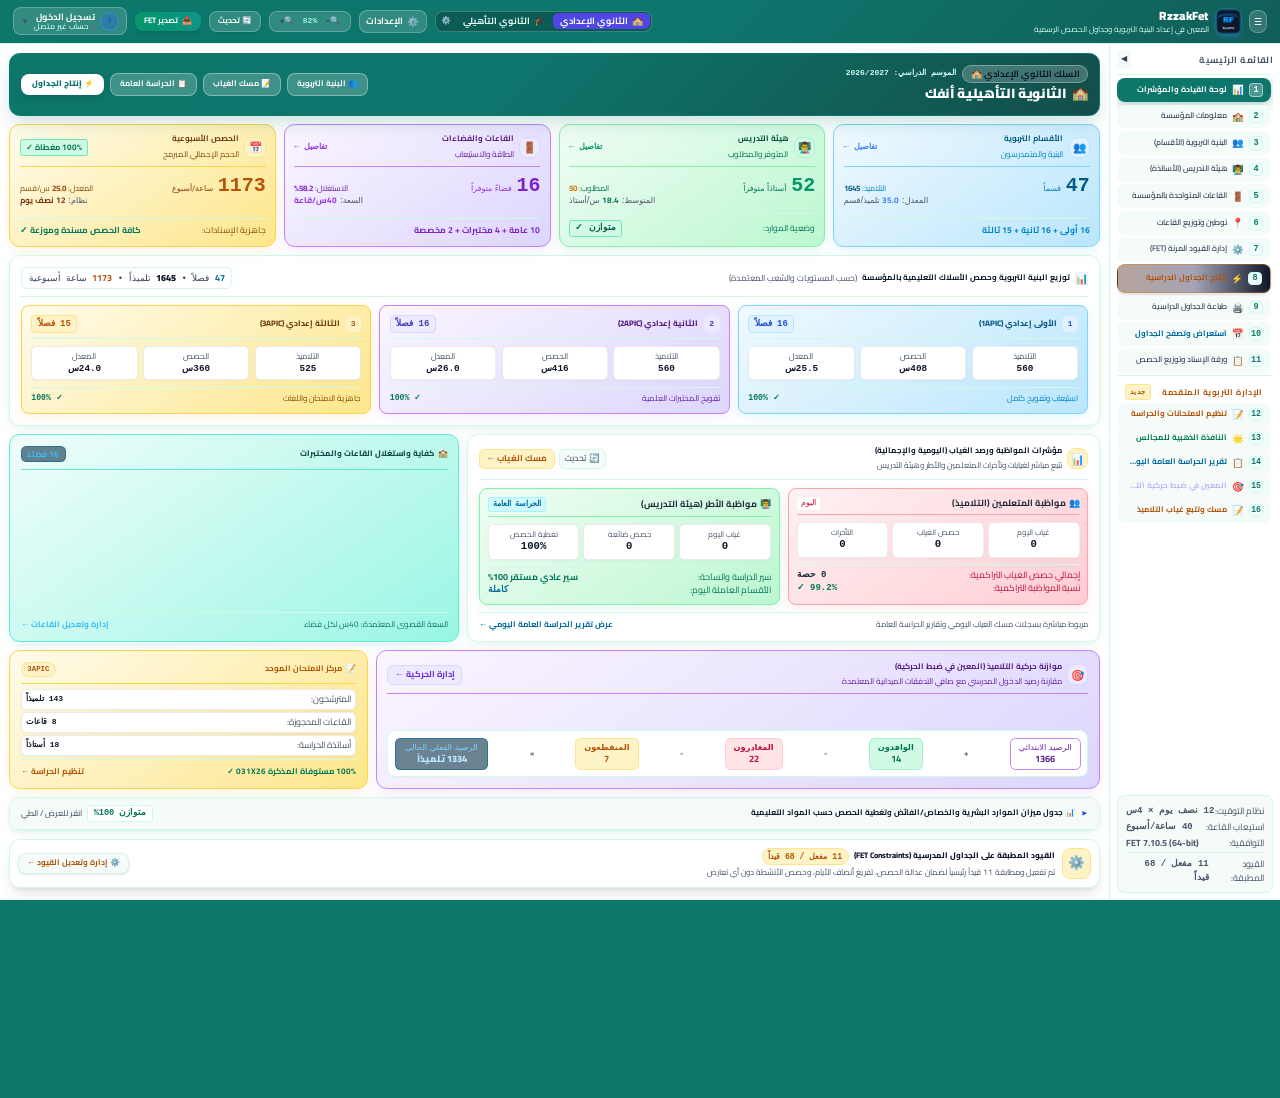
==== ui/index.html @ 2c1ec041 "feat(ota): v2.0.2 - Testing fix" ====
<!DOCTYPE html>
<html lang="ar" dir="rtl">
<head>
  <meta charset="UTF-8">
  <meta name="viewport" content="width=device-width, initial-scale=1.0">
  <title>RzzakFet v2.0 - برنامج إسناد وتوليد الجداول المدرسية (النسخة الثانية المتقدمة)</title>
  <link rel="icon" type="image/x-icon" href="/assets/icon.ico">
  <link rel="shortcut icon" href="/assets/icon.ico">
  <!-- Local Offline Fast Tailwind CSS -->
  <script src="/assets/tailwind.js"></script>
  <!-- Non-blocking Arabic Fonts with instant System Font fallback -->
  <link rel="preconnect" href="https://fonts.googleapis.com">
  <link rel="preconnect" href="https://fonts.gstatic.com" crossorigin>
  <link rel="stylesheet" href="https://fonts.googleapis.com/css2?family=Cairo:wght@300;400;500;600;700;800;900&display=swap" media="print" onload="this.media='all'">
  <noscript><link rel="stylesheet" href="https://fonts.googleapis.com/css2?family=Cairo:wght@300;400;500;600;700;800;900&display=swap"></noscript>
  
  <style>
    html {
      font-size: 13px !important;
      background: #020617;
    }
    body {
      zoom: 0.82;
      transition: zoom 0.15s ease;
      background: #020617;
    }
    * {
      font-family: 'Cairo', 'Segoe UI', Tahoma, Arial, sans-serif;
      user-select: none;
    }
    input, select, textarea {
      user-select: auto;
    }
    ::-webkit-scrollbar {
      width: 6px;
      height: 6px;
    }
    ::-webkit-scrollbar-track {
      background: #0f172a;
    }
    ::-webkit-scrollbar-thumb {
      background: #334155;
      border-radius: 4px;
    }
    ::-webkit-scrollbar-thumb:hover {
      background: #475569;
    }
    .hidden {
      display: none !important;
    }
    .tab-content {
      display: none !important;
    }
    .tab-content.active {
      display: block !important;
    }
    .active-nav {
      background: linear-gradient(135deg, #2563eb, #1d4ed8);
      color: white !important;
      font-weight: 700;
      box-shadow: 0 4px 14px 0 rgba(37, 99, 235, 0.35);
    }
    .active-nav .nav-num-badge {
      background-color: rgba(255, 255, 255, 0.25) !important;
      color: #ffffff !important;
      border-color: rgba(255, 255, 255, 0.45) !important;
    }
    .collapsed {
      display: none !important;
    }
    .rotate-chevron {
      transform: rotate(-90deg);
    }
    .active-cat-btn {
      background: #2563eb;
      color: #ffffff !important;
      box-shadow: 0 2px 8px rgba(37, 99, 235, 0.4);
    }
    .constraint-row-dragging {
      opacity: 0.35 !important;
      background-color: rgba(30, 41, 59, 0.8) !important;
    }
    .constraint-row-drag-over {
      border-top: 2px solid #3b82f6 !important;
      background-color: rgba(37, 99, 235, 0.18) !important;
    }
    .drag-handle {
      cursor: grab;
      user-select: none;
    }
    .drag-handle:active {
      cursor: grabbing;
    }
  
        /* CUSTOM SCROLLBAR FOR SIDEBAR & PANELS */
    .custom-scrollbar::-webkit-scrollbar {
      width: 6px;
      height: 6px;
    }
    .custom-scrollbar::-webkit-scrollbar-track {
      background: rgba(15, 23, 42, 0.6);
      border-radius: 4px;
    }
    .custom-scrollbar::-webkit-scrollbar-thumb {
      background: rgba(71, 85, 105, 0.8);
      border-radius: 4px;
    }
    .custom-scrollbar::-webkit-scrollbar-thumb:hover {
      background: rgba(100, 116, 139, 1);
    }

    @media print {
      body.print-document-active {
        background: #ffffff !important;
        color: #0f172a !important;
        margin: 0 !important;
        padding: 0 !important;
      }
      body.print-document-active * {
        visibility: hidden !important;
      }
      body.print-document-active #rzzak-official-print-container,
      body.print-document-active #rzzak-official-print-container * {
        visibility: visible !important;
      }
      body.print-document-active #rzzak-official-print-container {
        display: block !important;
        position: absolute !important;
        left: 0 !important;
        top: 0 !important;
        width: 100% !important;
        background: #ffffff !important;
        color: #0f172a !important;
        margin: 0 !important;
        padding: 0 !important;
        z-index: 99999999 !important;
      }
      body.print-document-active header,
      body.print-document-active aside,
      body.print-document-active main,
      body.print-document-active #toast-container,
      body.print-document-active .modal-active {
        display: none !important;
        visibility: hidden !important;
      }
    }

@media print {
      @page {
        size: A4 landscape;
        margin: 5mm 6mm;
      }
      * {
        -webkit-print-color-adjust: exact !important;
        print-color-adjust: exact !important;
        box-shadow: none !important;
        text-shadow: none !important;
      }
      body {
        background: #ffffff !important;
        color: #000000 !important;
        margin: 0 !important;
        padding: 0 !important;
        font-family: -apple-system, BlinkMacSystemFont, "Segoe UI", Roboto, Arial, sans-serif !important;
      }
      body * {
        visibility: hidden !important;
      }
      
      /* Official Moroccan Header in Print */
      .official-print-header {
        display: flex !important;
        justify-content: space-between !important;
        align-items: center !important;
        border-bottom: 2px solid #0f172a !important;
        padding-bottom: 4px !important;
        margin-bottom: 5px !important;
        color: #0f172a !important;
        font-size: 8.5pt !important;
      }
      .official-print-header * {
        color: #0f172a !important;
        visibility: visible !important;
      }
      .official-print-title {
        border: 2px solid #0f172a !important;
        padding: 3px 12px !important;
        border-radius: 6px !important;
        font-weight: 900 !important;
        font-size: 11pt !important;
        background: #f8fafc !important;
        color: #0f172a !important;
      }

      /* Official Footer in Print */
      .official-print-footer {
        display: flex !important;
        justify-content: space-between !important;
        align-items: center !important;
        border-top: 1.5px solid #0f172a !important;
        padding-top: 4px !important;
        margin-top: 5px !important;
        color: #0f172a !important;
        font-size: 8.5pt !important;
        font-weight: bold !important;
      }
      .official-print-footer * {
        color: #0f172a !important;
        visibility: visible !important;
      }

      /* ================= 1. MASTER SCHEDULE MATRIX PRINT (ALL 12 HALF-DAYS ON 1 A4 SHEET) ================= */
      .print-master-active #master-timetable-sheet,
      .print-master-active #master-timetable-sheet * {
        visibility: visible !important;
      }
      .print-master-active #master-timetable-sheet {
        position: absolute !important;
        left: 0 !important;
        top: 0 !important;
        width: 100% !important;
        background: #ffffff !important;
        color: #000000 !important;
        padding: 0 !important;
        margin: 0 !important;
      }
      .print-master-active #master-tt-table {
        width: 100% !important;
        table-layout: fixed !important;
        border-collapse: collapse !important;
        border: 2px solid #0f172a !important;
      }
      .print-master-active #master-tt-table th,
      .print-master-active #master-tt-table td {
        border: 1px solid #334155 !important;
        padding: 1px 0.5px !important;
        overflow: hidden !important;
        white-space: nowrap !important;
        position: static !important;
      }
      .print-master-active #master-tt-table thead tr th {
        background-color: #1e293b !important;
        font-weight: 900 !important;
        font-size: 5.5pt !important;
        color: #ffffff !important;
      }
      .print-master-active .col-m-teacher {
        width: 8% !important;
        font-size: 5.5pt !important;
        font-weight: 900 !important;
        text-align: right !important;
        padding-right: 2px !important;
        background-color: #f8fafc !important;
        color: #0f172a !important;
      }
      .print-master-active .col-m-subj {
        width: 6.5% !important;
        font-size: 5pt !important;
        text-align: right !important;
        background-color: #f8fafc !important;
        color: #0f172a !important;
      }
      .print-master-active .col-m-room {
        width: 4.5% !important;
        font-size: 5pt !important;
        font-weight: 900 !important;
        text-align: center !important;
        background-color: #f8fafc !important;
        color: #0f172a !important;
      }
      .print-master-active .col-m-period {
        width: 1.68% !important;
        font-size: 5pt !important;
        text-align: center !important;
      }
      .print-master-active .m-cell-cls {
        font-size: 5.5pt !important;
        font-weight: 900 !important;
        line-height: 1 !important;
      }
      .print-master-active .m-cell-level-1 {
        background-color: #bae6fd !important;
        color: #0369a1 !important;
        border: 0.5px solid #0284c7 !important;
        border-radius: 2px !important;
        padding: 0.2px 1px !important;
      }
      .print-master-active .m-cell-level-2 {
        background-color: #bbf7d0 !important;
        color: #15803d !important;
        border: 0.5px solid #16a34a !important;
        border-radius: 2px !important;
        padding: 0.2px 1px !important;
      }
      .print-master-active .m-cell-level-3 {
        background-color: #fde68a !important;
        color: #b45309 !important;
        border: 0.5px solid #d97706 !important;
        border-radius: 2px !important;
        padding: 0.2px 1px !important;
      }
      .print-master-active .m-cell-rm {
        font-size: 4.5pt !important;
        font-weight: bold !important;
        color: #0f172a !important;
        line-height: 1 !important;
      }
      .print-master-active .m-cell-brk {
        background-color: #cbd5e1 !important;
        color: #334155 !important;
        font-size: 5pt !important;
        font-weight: 900 !important;
      }
      .print-master-active .m-cell-empty {
        background-color: #f8fafc !important;
      }

      /* ================= 2. INDIVIDUAL TIMETABLE PRINT (FULL COLOR MOROCCAN THEME) ================= */
      .print-individual-active #printable-timetable-sheet,
      .print-individual-active #printable-timetable-sheet * {
        visibility: visible !important;
      }
      .print-individual-active #printable-timetable-sheet {
        position: absolute !important;
        left: 0 !important;
        top: 0 !important;
        width: 100% !important;
        background: #ffffff !important;
        color: #0f172a !important;
        padding: 2mm !important;
        margin: 0 !important;
        page-break-inside: avoid !important;
        page-break-after: avoid !important;
      }
      .print-individual-active #tt-grid-table {
        width: 100% !important;
        table-layout: fixed !important;
        border-collapse: collapse !important;
        border: 2px solid #0f172a !important;
      }
      .print-individual-active #tt-grid-table th {
        border: 1px solid #1e293b !important;
        padding: 4px 6px !important;
      }
      .print-individual-active #tt-grid-table thead th {
        background-color: #1e293b !important;
        font-size: 9.5pt !important;
        font-weight: 900 !important;
        color: #ffffff !important;
      }
      .print-individual-active #tt-grid-table td {
        border: 1.5px solid #334155 !important;
        padding: 4px 6px !important;
        vertical-align: middle !important;
      }
      .print-individual-active #tt-grid-table tbody tr td:first-child {
        background-color: #e2e8f0 !important;
        color: #0f172a !important;
        font-size: 10pt !important;
        font-weight: 900 !important;
        border: 1.5px solid #0f172a !important;
        text-align: center !important;
      }
      .print-individual-active .moroccan-cell-empty {
        background: repeating-linear-gradient(45deg, #cbd5e1 0, #cbd5e1 1.5px, #ffffff 1.5px, #ffffff 7px) !important;
        color: transparent !important;
      }
      .print-individual-active .moroccan-cell-break {
        background: repeating-linear-gradient(-45deg, #94a3b8 0, #94a3b8 1.5px, #e2e8f0 1.5px, #e2e8f0 7px) !important;
        color: #475569 !important;
      }
      .print-individual-active .moroccan-cell-ass {
        background-color: #1e3a8a !important;
        color: #ffffff !important;
        border: 1.5px solid #1e40af !important;
        font-weight: 900 !important;
        -webkit-print-color-adjust: exact !important;
        print-color-adjust: exact !important;
      }
      .print-individual-active .moroccan-cell-ass * {
        color: #ffffff !important;
        font-weight: 900 !important;
      }
      .print-individual-active .moroccan-cell-support {
        background-color: #064e3b !important;
        color: #ffffff !important;
        border: 1.5px solid #047857 !important;
        font-weight: 900 !important;
        -webkit-print-color-adjust: exact !important;
        print-color-adjust: exact !important;
      }
      .print-individual-active .moroccan-cell-support * {
        color: #ffffff !important;
        font-weight: 900 !important;
      }
      
      /* Vibrant Moroccan Colors in Print */
      .print-individual-active .moroccan-subj-arabic { background-color: #e11d48 !important; color: #ffffff !important; }
      .print-individual-active .moroccan-subj-math { background-color: #65a30d !important; color: #ffffff !important; }
      .print-individual-active .moroccan-subj-social { background-color: #7c3aed !important; color: #ffffff !important; }
      .print-individual-active .moroccan-subj-french { background-color: #d97706 !important; color: #ffffff !important; }
      .print-individual-active .moroccan-subj-islamic { background-color: #0284c7 !important; color: #ffffff !important; }
      .print-individual-active .moroccan-subj-svt { background-color: #b45309 !important; color: #ffffff !important; }
      .print-individual-active .moroccan-subj-pc { background-color: #16a34a !important; color: #ffffff !important; }
      .print-individual-active .moroccan-subj-pe { background-color: #f43f5e !important; color: #ffffff !important; }
      .print-individual-active .moroccan-subj-it { background-color: #0891b2 !important; color: #ffffff !important; }
      .print-individual-active .moroccan-subj-english { background-color: #ea580c !important; color: #ffffff !important; }
      .print-individual-active .moroccan-subj-default { background-color: #475569 !important; color: #ffffff !important; }

      .print-individual-active .moroccan-subj-arabic *,
      .print-individual-active .moroccan-subj-math *,
      .print-individual-active .moroccan-subj-social *,
      .print-individual-active .moroccan-subj-french *,
      .print-individual-active .moroccan-subj-islamic *,
      .print-individual-active .moroccan-subj-svt *,
      .print-individual-active .moroccan-subj-pc *,
      .print-individual-active .moroccan-subj-pe *,
      .print-individual-active .moroccan-subj-it *,
      .print-individual-active .moroccan-subj-english *,
      .print-individual-active .moroccan-subj-default * {
        color: #ffffff !important;
        font-weight: 900 !important;
      }

      /* Hierarchy Bar and Badges */
      .print-individual-active #print-sub-hierarchy {
        color: #0f172a !important;
        font-weight: 900 !important;
      }
      .print-individual-active #tt-total-hours-badge {
        background-color: #1e293b !important;
        color: #ffffff !important;
        font-weight: 900 !important;
        border-radius: 4px !important;
      }

      /* Teachers Summary Table in Print */
      .moroccan-teachers-summary-table {
        border-collapse: collapse !important;
        width: 100% !important;
        margin-top: 4px !important;
        border: 1.5px solid #0f172a !important;
      }
      .moroccan-teachers-summary-table thead tr {
        background-color: #1e293b !important;
        color: #ffffff !important;
      }
      .moroccan-teachers-summary-table thead th {
        background-color: #1e293b !important;
        color: #ffffff !important;
        border: 1px solid #334155 !important;
        padding: 3px 4px !important;
        font-size: 8pt !important;
        font-weight: 900 !important;
      }
      .moroccan-teachers-summary-table td {
        border: 1px solid #64748b !important;
        padding: 2px 4px !important;
        font-size: 8pt !important;
        text-align: center !important;
      }
    }

    /* ================= BEAUTIFUL MOROCCAN TIMETABLE THEMES ================= */
    .moroccan-subj-arabic { background-color: #f43f5e !important; color: #ffffff !important; -webkit-print-color-adjust: exact !important; print-color-adjust: exact !important; } /* وردي / أحمر */
    .moroccan-subj-math { background-color: #84cc16 !important; color: #ffffff !important; -webkit-print-color-adjust: exact !important; print-color-adjust: exact !important; } /* أخضر ليموني */
    .moroccan-subj-social { background-color: #8b5cf6 !important; color: #ffffff !important; -webkit-print-color-adjust: exact !important; print-color-adjust: exact !important; } /* بنفسجي */
    .moroccan-subj-french { background-color: #f59e0b !important; color: #ffffff !important; -webkit-print-color-adjust: exact !important; print-color-adjust: exact !important; } /* أصفر ذهبي */
    .moroccan-subj-islamic { background-color: #0284c7 !important; color: #ffffff !important; -webkit-print-color-adjust: exact !important; print-color-adjust: exact !important; } /* أزرق سماوي */
    .moroccan-subj-svt { background-color: #ca8a04 !important; color: #ffffff !important; -webkit-print-color-adjust: exact !important; print-color-adjust: exact !important; } /* أصفر ترابي / كموني */
    .moroccan-subj-pc { background-color: #22c55e !important; color: #ffffff !important; -webkit-print-color-adjust: exact !important; print-color-adjust: exact !important; } /* أخضر فيزياء */
    .moroccan-subj-pe { background-color: #fb7185 !important; color: #ffffff !important; -webkit-print-color-adjust: exact !important; print-color-adjust: exact !important; } /* سلموني / بدنية */
    .moroccan-subj-it { background-color: #06b6d4 !important; color: #ffffff !important; -webkit-print-color-adjust: exact !important; print-color-adjust: exact !important; } /* سماوي إعلاميات */
    .moroccan-subj-english { background-color: #f97316 !important; color: #ffffff !important; -webkit-print-color-adjust: exact !important; print-color-adjust: exact !important; } /* برتقالي إنجليزية */
    .moroccan-subj-default { background-color: #475569 !important; color: #ffffff !important; -webkit-print-color-adjust: exact !important; print-color-adjust: exact !important; }

    /* Diagonal Striped Hatching for Free / Break Slots */
    /* Timetable height & space utilization */
    #tt-grid-table {
      width: 100%;
    }
    #tt-grid-table th {
      padding: 6px 4px !important;
      font-size: 11px !important;
    }
    #tt-grid-table td {
      min-height: 50px !important;
      height: 50px !important;
      vertical-align: middle !important;
      padding: 4px 3px !important;
    }
    @media print {
      #tt-grid-table {
        min-height: auto !important;
      }
      #tt-grid-table th {
        padding: 4px 2px !important;
        font-size: 9.5px !important;
      }
      #tt-grid-table td {
        min-height: auto !important;
        height: auto !important;
        padding: 2px !important;
      }
    }

    .moroccan-cell-empty {
      background: repeating-linear-gradient(45deg, #cbd5e1 0, #cbd5e1 1.5px, #f8fafc 1.5px, #f8fafc 7px) !important;
      color: transparent !important;
      -webkit-print-color-adjust: exact !important;
      print-color-adjust: exact !important;
    }
    .moroccan-cell-break {
      background: repeating-linear-gradient(-45deg, #94a3b8 0, #94a3b8 1.5px, #e2e8f0 1.5px, #e2e8f0 7px) !important;
      color: #64748b !important;
      -webkit-print-color-adjust: exact !important;
      print-color-adjust: exact !important;
    }

    /* =========================================================================
       THEME SYSTEM (1. الزمردي المعتمد | 2. الأبيض الناصع | 3. الأزرق الوزاري الأطلسي | 4. الداكن)
       ========================================================================= */
    /* 1. Emerald Official Theme (المظهر الزمردي المعتمد الرسمي - مستوحى من الهوية الرسمية) */
    html.theme-emerald {
      background-color: #0d776b !important;
    }
    body.theme-emerald {
      background-color: #edf6f5 !important;
      color: #0f172a !important;
    }
    body.theme-emerald header {
      background: linear-gradient(135deg, #0d776b 0%, #0e766d 55%, #115e59 100%) !important;
      border-color: #0a5c53 !important;
      color: #ffffff !important;
      box-shadow: 0 4px 20px -2px rgba(13, 119, 107, 0.35) !important;
    }
    body.theme-emerald header h1,
    body.theme-emerald header h1 span {
      background: none !important;
      -webkit-text-fill-color: #ffffff !important;
      color: #ffffff !important;
    }
    body.theme-emerald header p#header-institution-title,
    body.theme-emerald header p {
      color: #ccfbf1 !important;
    }
    body.theme-emerald header button#btn-header-sidebar-toggle {
      background-color: rgba(255, 255, 255, 0.15) !important;
      border-color: rgba(255, 255, 255, 0.25) !important;
      color: #ffffff !important;
    }
    body.theme-emerald header button#btn-header-sidebar-toggle:hover {
      background-color: rgba(255, 255, 255, 0.25) !important;
    }
    body.theme-emerald header #cycle-selector-widget,
    body.theme-emerald header #theme-selector-widget {
      background-color: rgba(0, 0, 0, 0.22) !important;
      border-color: rgba(255, 255, 255, 0.22) !important;
    }
    body.theme-emerald header #theme-selector-widget button {
      color: #e6fffa !important;
    }
    body.theme-emerald header #cycle-selector-widget button {
      color: #e6fffa !important;
    }
    body.theme-emerald header #zoom-level-label {
      color: #99f6e4 !important;
    }
    body.theme-emerald header .bg-slate-800,
    body.theme-emerald header .bg-slate-800\/90 {
      background-color: rgba(255, 255, 255, 0.15) !important;
      border-color: rgba(255, 255, 255, 0.25) !important;
      color: #ffffff !important;
    }
    body.theme-emerald header #user-account-btn {
      background-color: rgba(255, 255, 255, 0.15) !important;
      border-color: rgba(255, 255, 255, 0.25) !important;
    }
    body.theme-emerald header #user-display-name {
      color: #ffffff !important;
    }
    body.theme-emerald header #user-plan-text {
      color: #ccfbf1 !important;
    }

    body.theme-emerald aside {
      background: #ffffff !important;
      border-color: #d1fae5 !important;
      box-shadow: -2px 0 12px rgba(13, 119, 107, 0.05) !important;
    }
    body.theme-emerald aside button.text-slate-300,
    body.theme-emerald aside button.text-slate-400 {
      color: #334155 !important;
    }
    body.theme-emerald aside button:hover {
      background-color: #f0fdfa !important;
      color: #0d776b !important;
    }
    body.theme-emerald aside .nav-num-badge {
      background-color: #f0fdfa !important;
      color: #0d776b !important;
      border-color: #ccfbf1 !important;
    }
    body.theme-emerald .active-nav,
    body.theme-emerald aside button.active-nav {
      background: linear-gradient(135deg, #0d776b, #0e766d) !important;
      color: #ffffff !important;
      font-weight: 700 !important;
      box-shadow: 0 4px 14px 0 rgba(13, 119, 107, 0.35) !important;
    }
    body.theme-emerald .active-nav .nav-num-badge,
    body.theme-emerald aside button.active-nav .nav-num-badge {
      background-color: rgba(255, 255, 255, 0.25) !important;
      color: #ffffff !important;
      border-color: rgba(255, 255, 255, 0.5) !important;
    }
    body.theme-emerald .active-nav .nav-label,
    body.theme-emerald aside button.active-nav .nav-label {
      color: #ffffff !important;
    }

    body.theme-emerald main {
      background-color: #edf6f5 !important;
    }
    body.theme-emerald [class*="bg-slate-950"],
    body.theme-emerald [class*="bg-slate-900"] {
      background-color: #ffffff !important;
    }
    body.theme-emerald [class*="bg-slate-850"],
    body.theme-emerald [class*="bg-slate-800"] {
      background-color: #f4fbf9 !important;
    }
    body.theme-emerald [class*="border-slate-800"],
    body.theme-emerald [class*="border-slate-700"] {
      border-color: #d1fae5 !important;
    }
    body.theme-emerald .text-white {
      color: #0f172a !important;
    }
    body.theme-emerald .text-slate-100,
    body.theme-emerald .text-slate-200 {
      color: #1e293b !important;
    }
    body.theme-emerald .text-slate-300 {
      color: #334155 !important;
    }
    body.theme-emerald .text-slate-400 {
      color: #64748b !important;
    }
    body.theme-emerald input:not([type="checkbox"]):not([type="radio"]),
    body.theme-emerald select,
    body.theme-emerald textarea {
      background-color: #ffffff !important;
      color: #0f172a !important;
      border-color: #cbd5e1 !important;
    }
    body.theme-emerald input:focus,
    body.theme-emerald select:focus,
    body.theme-emerald textarea:focus {
      border-color: #0d776b !important;
      outline: 2px solid rgba(13, 119, 107, 0.25) !important;
    }
    body.theme-emerald .shadow-2xl,
    body.theme-emerald .shadow-xl {
      box-shadow: 0 4px 20px -2px rgba(13, 119, 107, 0.08), 0 2px 6px -1px rgba(0, 0, 0, 0.04) !important;
    }

    /* Hero Banner in Dashboard */
    body.theme-emerald #tab-dashboard > div:first-child {
      background: linear-gradient(135deg, #0d776b 0%, #0e766d 45%, #134e4a 100%) !important;
      border-color: #0f766e !important;
      box-shadow: 0 10px 25px -5px rgba(13, 119, 107, 0.25) !important;
    }
    body.theme-emerald #tab-dashboard > div:first-child h1,
    body.theme-emerald #tab-dashboard > div:first-child h1 span {
      color: #ffffff !important;
      -webkit-text-fill-color: #ffffff !important;
    }
    body.theme-emerald #tab-dashboard > div:first-child p {
      color: #ccfbf1 !important;
    }
    body.theme-emerald #tab-dashboard > div:first-child button {
      background-color: rgba(255, 255, 255, 0.2) !important;
      border-color: rgba(255, 255, 255, 0.35) !important;
      color: #ffffff !important;
    }
    body.theme-emerald #tab-dashboard > div:first-child button:hover {
      background-color: rgba(255, 255, 255, 0.3) !important;
    }
    body.theme-emerald #tab-dashboard > div:first-child button:last-child {
      background: #ffffff !important;
      color: #0d776b !important;
      border-color: #ffffff !important;
      box-shadow: 0 4px 14px rgba(0, 0, 0, 0.15) !important;
    }
    body.theme-emerald #tab-dashboard > div:first-child button:last-child span {
      color: #0d776b !important;
    }

    /* Modal / Dropdown Theme Emerald Overrides */
    body.theme-emerald #user-account-dropdown,
    body.theme-emerald #app-settings-dropdown {
      background-color: #ffffff !important;
      border-color: #d1fae5 !important;
      box-shadow: 0 10px 30px rgba(13, 119, 107, 0.15) !important;
    }
    body.theme-emerald #user-account-dropdown .border-slate-800,
    body.theme-emerald #app-settings-dropdown .border-slate-800 {
      border-color: #e2e8f0 !important;
    }
    body.theme-emerald #user-drop-name,
    body.theme-emerald #app-settings-dropdown span.text-white {
      color: #0f172a !important;
    }
    body.theme-emerald #app-settings-dropdown button:not(#theme-btn-emerald) {
      background-color: #f8fafc !important;
      border-color: #cbd5e1 !important;
      color: #334155 !important;
    }
    body.theme-emerald #app-settings-dropdown button:not(#theme-btn-emerald):hover {
      background-color: #f0fdfa !important;
      color: #0d776b !important;
      border-color: #a7f3d0 !important;
    }

    /* =========================================================================
       DASHBOARD DISTINCT PASTEL CARDS (بطاقات الباستيل المتنوعة المبهجة والواضحة)
       ========================================================================= */
    /* 1. Emerald / Mint Pastel Card (خضراء باستيل مميزة) */
    .dash-card-emerald,
    body.theme-emerald .dash-card-emerald,
    body.theme-light .dash-card-emerald {
      background: linear-gradient(145deg, #f0fdf4 0%, #bbf7d0 100%) !important;
      background-color: #dcfce7 !important;
      border: 1.5px solid #86efac !important;
      box-shadow: 0 4px 16px -2px rgba(16, 185, 129, 0.15) !important;
    }
    .dash-card-emerald h1, .dash-card-emerald h2, .dash-card-emerald h3,
    .dash-card-emerald .card-title,
    body.theme-emerald .dash-card-emerald .text-white,
    body.theme-light .dash-card-emerald .text-white {
      color: #064e3b !important;
    }
    .dash-card-emerald .text-slate-400, .dash-card-emerald .text-slate-500,
    body.theme-emerald .dash-card-emerald .text-slate-400,
    body.theme-light .dash-card-emerald .text-slate-400 {
      color: #047857 !important;
    }
    .dash-card-emerald .border-slate-800,
    .dash-card-emerald .border-slate-800\/70,
    .dash-card-emerald .border-slate-800\/60,
    body.theme-emerald .dash-card-emerald .border-slate-800 {
      border-color: #86efac !important;
    }
    .dash-card-emerald .icon-box {
      background-color: #d1fae5 !important;
      color: #047857 !important;
      border-color: #6ee7b7 !important;
    }

    /* 2. Rose / Pink Pastel Card (وردية باستيل واضحة ومبهجة) */
    .dash-card-rose,
    body.theme-emerald .dash-card-rose,
    body.theme-light .dash-card-rose {
      background: linear-gradient(145deg, #fff1f2 0%, #fecdd3 100%) !important;
      background-color: #ffe4e6 !important;
      border: 1.5px solid #fda4af !important;
      box-shadow: 0 4px 16px -2px rgba(244, 63, 94, 0.15) !important;
    }
    .dash-card-rose h1, .dash-card-rose h2, .dash-card-rose h3,
    .dash-card-rose .card-title,
    body.theme-emerald .dash-card-rose .text-white,
    body.theme-light .dash-card-rose .text-white {
      color: #881337 !important;
    }
    .dash-card-rose .text-slate-400, .dash-card-rose .text-slate-500,
    body.theme-emerald .dash-card-rose .text-slate-400,
    body.theme-light .dash-card-rose .text-slate-400 {
      color: #be123c !important;
    }
    .dash-card-rose .border-slate-800,
    .dash-card-rose .border-slate-800\/70,
    .dash-card-rose .border-slate-800\/60,
    body.theme-emerald .dash-card-rose .border-slate-800 {
      border-color: #fda4af !important;
    }
    .dash-card-rose .icon-box {
      background-color: #ffe4e6 !important;
      color: #be123c !important;
      border-color: #f43f5e !important;
    }

    /* 3. Amber / Butter Yellow Pastel Card (صفراء دافئة باستيل واضحة ومبهجة) */
    .dash-card-amber,
    body.theme-emerald .dash-card-amber,
    body.theme-light .dash-card-amber {
      background: linear-gradient(145deg, #fffbeb 0%, #fde68a 100%) !important;
      background-color: #fef3c7 !important;
      border: 1.5px solid #fcd34d !important;
      box-shadow: 0 4px 16px -2px rgba(245, 158, 11, 0.15) !important;
    }
    .dash-card-amber h1, .dash-card-amber h2, .dash-card-amber h3,
    .dash-card-amber .card-title,
    body.theme-emerald .dash-card-amber .text-white,
    body.theme-light .dash-card-amber .text-white {
      color: #713f12 !important;
    }
    .dash-card-amber .text-slate-400, .dash-card-amber .text-slate-500,
    body.theme-emerald .dash-card-amber .text-slate-400,
    body.theme-light .dash-card-amber .text-slate-400 {
      color: #854d0e !important;
    }
    .dash-card-amber .border-slate-800,
    .dash-card-amber .border-slate-800\/70,
    .dash-card-amber .border-slate-800\/60,
    body.theme-emerald .dash-card-amber .border-slate-800 {
      border-color: #fcd34d !important;
    }
    .dash-card-amber .icon-box {
      background-color: #fef3c7 !important;
      color: #b45309 !important;
      border-color: #fbbf24 !important;
    }

    /* 4. Sky / Ice Blue Pastel Card (سماوية باستيل زاهية) */
    .dash-card-sky,
    body.theme-emerald .dash-card-sky,
    body.theme-light .dash-card-sky {
      background: linear-gradient(145deg, #f0f9ff 0%, #bae6fd 100%) !important;
      background-color: #e0f2fe !important;
      border: 1.5px solid #7dd3fc !important;
      box-shadow: 0 4px 16px -2px rgba(14, 165, 233, 0.15) !important;
    }
    .dash-card-sky h1, .dash-card-sky h2, .dash-card-sky h3,
    .dash-card-sky .card-title,
    body.theme-emerald .dash-card-sky .text-white,
    body.theme-light .dash-card-sky .text-white {
      color: #075985 !important;
    }
    .dash-card-sky .text-slate-400, .dash-card-sky .text-slate-500,
    body.theme-emerald .dash-card-sky .text-slate-400,
    body.theme-light .dash-card-sky .text-slate-400 {
      color: #0284c7 !important;
    }
    .dash-card-sky .border-slate-800,
    .dash-card-sky .border-slate-800\/70,
    .dash-card-sky .border-slate-800\/60,
    body.theme-emerald .dash-card-sky .border-slate-800 {
      border-color: #7dd3fc !important;
    }
    .dash-card-sky .icon-box {
      background-color: #e0f2fe !important;
      color: #0284c7 !important;
      border-color: #38bdf8 !important;
    }

    /* 5. Purple / Lavender Pastel Card (بنفسجية / لافندر باستيل أنيقة) */
    .dash-card-purple,
    body.theme-emerald .dash-card-purple,
    body.theme-light .dash-card-purple {
      background: linear-gradient(145deg, #faf5ff 0%, #ddd6fe 100%) !important;
      background-color: #ede9fe !important;
      border: 1.5px solid #c084fc !important;
      box-shadow: 0 4px 16px -2px rgba(168, 85, 247, 0.15) !important;
    }
    .dash-card-purple h1, .dash-card-purple h2, .dash-card-purple h3,
    .dash-card-purple .card-title,
    body.theme-emerald .dash-card-purple .text-white,
    body.theme-light .dash-card-purple .text-white {
      color: #581c87 !important;
    }
    .dash-card-purple .text-slate-400, .dash-card-purple .text-slate-500,
    body.theme-emerald .dash-card-purple .text-slate-400,
    body.theme-light .dash-card-purple .text-slate-400 {
      color: #6b21a8 !important;
    }
    .dash-card-purple .border-slate-800,
    .dash-card-purple .border-slate-800\/70,
    .dash-card-purple .border-slate-800\/60,
    body.theme-emerald .dash-card-purple .border-slate-800 {
      border-color: #c084fc !important;
    }
    .dash-card-purple .icon-box {
      background-color: #f3e8ff !important;
      color: #7c3aed !important;
      border-color: #a855f7 !important;
    }

    /* 6. Teal / Mint Ice Pastel Card (فيروزية / مينت باستيل ممتازة) */
    .dash-card-teal,
    body.theme-emerald .dash-card-teal,
    body.theme-light .dash-card-teal {
      background: linear-gradient(145deg, #f0fdfa 0%, #99f6e4 100%) !important;
      background-color: #ccfbf1 !important;
      border: 1.5px solid #5eead4 !important;
      box-shadow: 0 4px 16px -2px rgba(20, 184, 166, 0.15) !important;
    }
    .dash-card-teal h1, .dash-card-teal h2, .dash-card-teal h3,
    .dash-card-teal .card-title,
    body.theme-emerald .dash-card-teal .text-white,
    body.theme-light .dash-card-teal .text-white {
      color: #134e4a !important;
    }
    .dash-card-teal .text-slate-400, .dash-card-teal .text-slate-500,
    body.theme-emerald .dash-card-teal .text-slate-400,
    body.theme-light .dash-card-teal .text-slate-400 {
      color: #0f766e !important;
    }
    .dash-card-teal .border-slate-800,
    .dash-card-teal .border-slate-800\/70,
    .dash-card-teal .border-slate-800\/60,
    body.theme-emerald .dash-card-teal .border-slate-800 {
      border-color: #5eead4 !important;
    }
    .dash-card-teal .icon-box {
      background-color: #ccfbf1 !important;
      color: #0f766e !important;
      border-color: #2dd4bf !important;
    }

    /* White High-Contrast Sub-Stat Boxes inside Pastel Cards */
    .sub-stat-box,
    body.theme-emerald .sub-stat-box,
    body.theme-light .sub-stat-box {
      background-color: #ffffff !important;
      border: 1px solid rgba(0, 0, 0, 0.08) !important;
      box-shadow: 0 1px 4px rgba(0, 0, 0, 0.04) !important;
    }
    body.theme-emerald .sub-stat-box strong,
    body.theme-light .sub-stat-box strong,
    body.theme-emerald .sub-stat-box [id^="dash-"],
    body.theme-light .sub-stat-box [id^="dash-"] {
      color: #0f172a !important;
    }
    body.theme-emerald .sub-stat-box span,
    body.theme-light .sub-stat-box span,
    body.theme-emerald .sub-stat-box .text-slate-400,
    body.theme-light .sub-stat-box .text-slate-400 {
      color: #475569 !important;
    }

    /* High contrast inputs, selects and buttons inside Pastel Cards */
    body.theme-emerald [class*="dash-card-"] input:not([type="checkbox"]):not([type="radio"]),
    body.theme-light [class*="dash-card-"] input:not([type="checkbox"]):not([type="radio"]),
    body.theme-emerald [class*="dash-card-"] select,
    body.theme-light [class*="dash-card-"] select {
      background-color: #ffffff !important;
      color: #0f172a !important;
      border: 1px solid rgba(0, 0, 0, 0.15) !important;
    }
    body.theme-emerald [class*="dash-card-"] button.bg-slate-900,
    body.theme-light [class*="dash-card-"] button.bg-slate-900,
    body.theme-emerald [class*="dash-card-"] button.bg-slate-800,
    body.theme-light [class*="dash-card-"] button.bg-slate-800 {
      background-color: #ffffff !important;
      color: #0f172a !important;
      border: 1px solid rgba(0, 0, 0, 0.15) !important;
    }

    /* Dark Mode Fallbacks for Pastel Cards */
    body.theme-dark .dash-card-sky {
      background: linear-gradient(145deg, #0f172a 0%, #0c4a6e 100%) !important;
      border: 1px solid #0369a1 !important;
    }
    body.theme-dark .dash-card-emerald {
      background: linear-gradient(145deg, #0f172a 0%, #064e3b 100%) !important;
      border: 1px solid #047857 !important;
    }
    body.theme-dark .dash-card-purple {
      background: linear-gradient(145deg, #0f172a 0%, #581c87 100%) !important;
      border: 1px solid #7e22ce !important;
    }
    body.theme-dark .dash-card-amber {
      background: linear-gradient(145deg, #0f172a 0%, #78350f 100%) !important;
      border: 1px solid #b45309 !important;
    }
    body.theme-dark .dash-card-rose {
      background: linear-gradient(145deg, #0f172a 0%, #881337 100%) !important;
      border: 1px solid #be123c !important;
    }
    body.theme-dark .dash-card-teal {
      background: linear-gradient(145deg, #0f172a 0%, #134e4a 100%) !important;
      border: 1px solid #0f766e !important;
    }
    body.theme-dark .sub-stat-box {
      background-color: rgba(15, 23, 42, 0.8) !important;
      border: 1px solid rgba(51, 65, 85, 0.6) !important;
    }

    /* Badges & Chips Pastel Light Styling */
    body.theme-emerald [class*="bg-blue-950"] {
      background-color: #e0f2fe !important;
      color: #0369a1 !important;
      border-color: #bae6fd !important;
    }
    body.theme-emerald [class*="bg-indigo-950"] {
      background-color: #ede9fe !important;
      color: #5b21b6 !important;
      border-color: #ddd6fe !important;
    }
    body.theme-emerald [class*="bg-emerald-950"] {
      background-color: #d1fae5 !important;
      color: #065f46 !important;
      border-color: #a7f3d0 !important;
    }
    body.theme-emerald [class*="bg-amber-950"] {
      background-color: #fef3c7 !important;
      color: #92400e !important;
      border-color: #fde68a !important;
    }
    body.theme-emerald [class*="bg-rose-950"] {
      background-color: #ffe4e6 !important;
      color: #9f1239 !important;
      border-color: #fecdd3 !important;
    }
    body.theme-emerald [class*="bg-cyan-950"] {
      background-color: #cffafe !important;
      color: #155e75 !important;
      border-color: #a5f3fc !important;
    }
    body.theme-emerald [class*="bg-violet-950"] {
      background-color: #ede9fe !important;
      color: #6d28d9 !important;
      border-color: #ddd6fe !important;
    }

    /* Sidebar Footer Box */
    body.theme-emerald .sidebar-footer-box {
      background-color: #f4fbf9 !important;
      border-color: #d1fae5 !important;
    }
    body.theme-emerald .sidebar-footer-box span {
      color: #475569 !important;
    }
    body.theme-emerald .sidebar-footer-box strong {
      color: #0d776b !important;
    }

    /* Keep text white in colored action buttons */
    body.theme-emerald .active-nav,
    body.theme-emerald .active-nav *,
    body.theme-emerald button.bg-blue-600,
    body.theme-emerald button.bg-blue-600 *,
    body.theme-emerald button.bg-emerald-600,
    body.theme-emerald button.bg-emerald-600 *,
    body.theme-emerald button.bg-teal-600,
    body.theme-emerald button.bg-teal-600 *,
    body.theme-emerald button.bg-indigo-600,
    body.theme-emerald button.bg-indigo-600 *,
    body.theme-emerald button.bg-red-600,
    body.theme-emerald button.bg-red-600 *,
    body.theme-emerald button[class*="from-emerald"],
    body.theme-emerald button[class*="from-emerald"] *,
    body.theme-emerald button[class*="from-blue"],
    body.theme-emerald button[class*="from-blue"] *,
    body.theme-emerald button[class*="from-teal"],
    body.theme-emerald button[class*="from-teal"] * {
      color: #ffffff !important;
    }

    /* Period Cards & Room Badges (Exact matches from user uploaded screenshot) */
    body.theme-emerald select.text-amber-300,
    body.theme-emerald select[class*="text-amber"] {
      background-color: #fffbeb !important;
      border-color: #fde68a !important;
      color: #92400e !important;
    }
    body.theme-emerald select.text-indigo-300,
    body.theme-emerald select[class*="text-indigo"] {
      background-color: #faf5ff !important;
      border-color: #e9d5ff !important;
      color: #6b21a8 !important;
    }
    body.theme-emerald table thead {
      background-color: #e6f4f1 !important;
      color: #0f766e !important;
    }
    body.theme-emerald table thead th {
      color: #0f766e !important;
      border-color: #ccfbf1 !important;
    }
    body.theme-emerald table tbody tr {
      border-color: #e2e8f0 !important;
    }
    body.theme-emerald table tbody tr:nth-child(even) {
      background-color: #f7faf9 !important;
    }
    body.theme-emerald table tbody tr:hover {
      background-color: #edf7f5 !important;
    }

    /* 2. Light Theme (Executive Pure White / نهاري ناصع) */
    body.theme-light {
      background-color: #f1f5f9 !important;
      color: #0f172a !important;
    }
    body.theme-light header {
      background: #ffffff !important;
      border-color: #e2e8f0 !important;
      color: #0f172a !important;
    }
    body.theme-light aside {
      background: #ffffff !important;
      border-color: #e2e8f0 !important;
    }
    body.theme-light aside button.text-slate-400 {
      color: #475569 !important;
    }
    body.theme-light aside button:hover {
      background-color: #f1f5f9 !important;
      color: #0f172a !important;
    }
    body.theme-light .nav-num-badge {
      background-color: #f1f5f9 !important;
      color: #475569 !important;
      border-color: #cbd5e1 !important;
    }
    body.theme-light main {
      background-color: #f8fafc !important;
    }
    body.theme-light .bg-slate-950,
    body.theme-light .bg-slate-900,
    body.theme-light .bg-slate-900\/95,
    body.theme-light .bg-slate-900\/90,
    body.theme-light .bg-slate-900\/80,
    body.theme-light .bg-slate-900\/70,
    body.theme-light .bg-slate-900\/60,
    body.theme-light .bg-slate-900\/40,
    body.theme-light .bg-slate-950\/70,
    body.theme-light .bg-slate-950\/60,
    body.theme-light .bg-slate-950\/50,
    body.theme-light .bg-slate-950\/40 {
      background-color: #ffffff !important;
    }
    body.theme-light .bg-slate-850,
    body.theme-light .bg-slate-800,
    body.theme-light .bg-slate-800\/90,
    body.theme-light .bg-slate-800\/80,
    body.theme-light .bg-slate-800\/70,
    body.theme-light .bg-slate-800\/60,
    body.theme-light .bg-slate-800\/50,
    body.theme-light .bg-slate-800\/40 {
      background-color: #f1f5f9 !important;
    }
    body.theme-light .border-slate-800,
    body.theme-light .border-slate-800\/90,
    body.theme-light .border-slate-800\/80,
    body.theme-light .border-slate-800\/70,
    body.theme-light .border-slate-800\/60,
    body.theme-light .border-slate-800\/50,
    body.theme-light .border-slate-700,
    body.theme-light .border-slate-700\/80,
    body.theme-light .border-slate-700\/60,
    body.theme-light .border-slate-700\/50 {
      border-color: #e2e8f0 !important;
    }
    body.theme-light .text-white {
      color: #0f172a !important;
    }
    body.theme-light .text-slate-100,
    body.theme-light .text-slate-200 {
      color: #1e293b !important;
    }
    body.theme-light .text-slate-300 {
      color: #334155 !important;
    }
    body.theme-light .text-slate-400 {
      color: #64748b !important;
    }
    body.theme-light input:not([type="checkbox"]):not([type="radio"]),
    body.theme-light select,
    body.theme-light textarea {
      background-color: #ffffff !important;
      color: #0f172a !important;
      border-color: #cbd5e1 !important;
    }
    body.theme-light .shadow-2xl,
    body.theme-light .shadow-xl {
      box-shadow: 0 4px 20px -2px rgba(0, 0, 0, 0.06), 0 2px 6px -1px rgba(0, 0, 0, 0.04) !important;
    }

    /* 2. Navy Theme (Atlantic Ministerial Sapphire / الأزرق الوزاري الأطلسي) */
    body.theme-navy {
      background-color: #04091a !important;
      color: #f1f5f9 !important;
    }
    body.theme-navy header {
      background: #08122d !important;
      border-color: #182e63 !important;
    }
    body.theme-navy aside {
      background: #060e24 !important;
      border-color: #162a5c !important;
    }
    body.theme-navy aside button.text-slate-400 {
      color: #94a3b8 !important;
    }
    body.theme-navy aside button:hover {
      background-color: #0f2356 !important;
      color: #ffffff !important;
    }
    body.theme-navy .nav-num-badge {
      background-color: #0b1a3e !important;
      color: #93c5fd !important;
      border-color: #1e3a78 !important;
    }
    body.theme-navy main {
      background-color: #04091a !important;
    }
    body.theme-navy .bg-slate-950,
    body.theme-navy .bg-slate-900,
    body.theme-navy .bg-slate-900\/95,
    body.theme-navy .bg-slate-900\/90,
    body.theme-navy .bg-slate-900\/80,
    body.theme-navy .bg-slate-900\/70,
    body.theme-navy .bg-slate-900\/60,
    body.theme-navy .bg-slate-900\/40 {
      background-color: #0b1a3e !important;
    }
    body.theme-navy .bg-slate-950\/70,
    body.theme-navy .bg-slate-950\/60,
    body.theme-navy .bg-slate-950\/50,
    body.theme-navy .bg-slate-950\/40 {
      background-color: #06102a !important;
    }
    body.theme-navy .bg-slate-850,
    body.theme-navy .bg-slate-800,
    body.theme-navy .bg-slate-800\/90,
    body.theme-navy .bg-slate-800\/80,
    body.theme-navy .bg-slate-800\/70,
    body.theme-navy .bg-slate-800\/60,
    body.theme-navy .bg-slate-800\/50,
    body.theme-navy .bg-slate-800\/40 {
      background-color: #102456 !important;
    }
    body.theme-navy .border-slate-800,
    body.theme-navy .border-slate-800\/90,
    body.theme-navy .border-slate-800\/80,
    body.theme-navy .border-slate-800\/70,
    body.theme-navy .border-slate-800\/60,
    body.theme-navy .border-slate-800\/50,
    body.theme-navy .border-slate-700,
    body.theme-navy .border-slate-700\/80,
    body.theme-navy .border-slate-700\/60,
    body.theme-navy .border-slate-700\/50 {
      border-color: #193470 !important;
    }
    body.theme-navy input:not([type="checkbox"]):not([type="radio"]),
    body.theme-navy select,
    body.theme-navy textarea {
      background-color: #081433 !important;
      color: #f1f5f9 !important;
      border-color: #1e3d82 !important;
    }

    /* Full-Height Layout: Zero Bottom Dead Space */
    html {
      height: 100%;
      background-color: #020617;
    }
    html.theme-emerald { background-color: #0d776b !important; }
    html.theme-light { background-color: #f1f5f9 !important; }
    html.theme-navy { background-color: #04091a !important; }
    html.theme-dark { background-color: #020617 !important; }
    body {
      min-height: 100%;
      box-sizing: border-box;
    }

    /* Collapsible Sidebar Styles */
    #app-sidebar {
      transition: width 0.25s cubic-bezier(0.4, 0, 0.2, 1), padding 0.25s cubic-bezier(0.4, 0, 0.2, 1);
    }
    #app-sidebar.collapsed,
    html.sidebar-init-collapsed #app-sidebar {
      width: 4.5rem !important; /* 72px */
      padding-left: 0.5rem !important;
      padding-right: 0.5rem !important;
    }
    #app-sidebar.collapsed .sidebar-full-only,
    html.sidebar-init-collapsed #app-sidebar .sidebar-full-only,
    #app-sidebar.collapsed .nav-label,
    html.sidebar-init-collapsed #app-sidebar .nav-label,
    #app-sidebar.collapsed .nav-num-badge,
    html.sidebar-init-collapsed #app-sidebar .nav-num-badge,
    #app-sidebar.collapsed .sidebar-footer-box,
    html.sidebar-init-collapsed #app-sidebar .sidebar-footer-box {
      display: none !important;
    }
    #app-sidebar.collapsed button,
    html.sidebar-init-collapsed #app-sidebar button {
      justify-content: center !important;
      padding-left: 0.25rem !important;
      padding-right: 0.25rem !important;
      gap: 0 !important;
    }
    #app-sidebar.collapsed .nav-icon,
    html.sidebar-init-collapsed #app-sidebar .nav-icon {
      font-size: 1.25rem !important;
      margin: 0 !important;
    }


    /* =========================================================================
       HIGH-CONTRAST THEME TYPOGRAPHY & READABILITY OVERRIDES
       Ensures text never washes out or takes background color across any theme
       ========================================================================= */
    body.theme-light,
    body.theme-emerald,
    html.theme-light body,
    html.theme-emerald body {
      color: #0f172a !important;
    }
    body.theme-light .text-white,
    body.theme-emerald .text-white {
      color: #0f172a !important;
    }
    body.theme-light .text-slate-100,
    body.theme-light .text-slate-200,
    body.theme-emerald .text-slate-100,
    body.theme-emerald .text-slate-200 {
      color: #1e293b !important;
    }
    body.theme-light .text-slate-300,
    body.theme-emerald .text-slate-300 {
      color: #334155 !important;
    }
    body.theme-light .text-slate-400,
    body.theme-emerald .text-slate-400 {
      color: #475569 !important;
    }
    body.theme-light .text-slate-500,
    body.theme-emerald .text-slate-500 {
      color: #475569 !important;
    }

    /* Vibrant deep colors for light and emerald backgrounds */
    body.theme-light .text-amber-300,
    body.theme-light .text-amber-400,
    body.theme-emerald .text-amber-300,
    body.theme-emerald .text-amber-400 {
      color: #b45309 !important;
      font-weight: 700;
    }
    body.theme-light .text-emerald-300,
    body.theme-light .text-emerald-400,
    body.theme-emerald .text-emerald-300,
    body.theme-emerald .text-emerald-400 {
      color: #047857 !important;
      font-weight: 700;
    }
    body.theme-light .text-teal-300,
    body.theme-light .text-teal-400,
    body.theme-emerald .text-teal-300,
    body.theme-emerald .text-teal-400 {
      color: #0f766e !important;
      font-weight: 700;
    }
    body.theme-light .text-cyan-300,
    body.theme-light .text-cyan-400,
    body.theme-emerald .text-cyan-300,
    body.theme-emerald .text-cyan-400 {
      color: #0369a1 !important;
      font-weight: 700;
    }
    body.theme-light .text-rose-300,
    body.theme-light .text-rose-400,
    body.theme-emerald .text-rose-300,
    body.theme-emerald .text-rose-400 {
      color: #be123c !important;
      font-weight: 700;
    }
    body.theme-light .text-blue-300,
    body.theme-light .text-blue-400,
    body.theme-emerald .text-blue-300,
    body.theme-emerald .text-blue-400 {
      color: #1d4ed8 !important;
      font-weight: 700;
    }
    body.theme-light .text-indigo-300,
    body.theme-light .text-indigo-400,
    body.theme-emerald .text-indigo-300,
    body.theme-emerald .text-indigo-400 {
      color: #4338ca !important;
      font-weight: 700;
    }

    /* Preserve pure white text on filled buttons across all themes */
    body.theme-light button.bg-blue-600,
    body.theme-light button.bg-blue-600 *,
    body.theme-light button.bg-emerald-600,
    body.theme-light button.bg-emerald-600 *,
    body.theme-light button.bg-teal-600,
    body.theme-light button.bg-teal-600 *,
    body.theme-light button.bg-rose-600,
    body.theme-light button.bg-rose-600 *,
    body.theme-light button[class*="from-emerald"],
    body.theme-light button[class*="from-emerald"] *,
    body.theme-light button[class*="from-blue"],
    body.theme-light button[class*="from-blue"] *,
    body.theme-light button[class*="from-teal"],
    body.theme-light button[class*="from-teal"] *,
    body.theme-emerald button.bg-blue-600,
    body.theme-emerald button.bg-blue-600 *,
    body.theme-emerald button.bg-emerald-600,
    body.theme-emerald button.bg-emerald-600 *,
    body.theme-emerald button.bg-teal-600,
    body.theme-emerald button.bg-teal-600 *,
    body.theme-emerald button.bg-rose-600,
    body.theme-emerald button.bg-rose-600 *,
    body.theme-emerald button[class*="from-emerald"],
    body.theme-emerald button[class*="from-emerald"] *,
    body.theme-emerald button[class*="from-blue"],
    body.theme-emerald button[class*="from-blue"] *,
    body.theme-emerald button[class*="from-teal"],
    body.theme-emerald button[class*="from-teal"] * {
      color: #ffffff !important;
    }

    /* Global Print Immunity: Never print leaked modals or buttons */
    @media print {
      .no-print,
      .modal,
      [id^="modal-"],
      button,
      header,
      aside,
      #app-sidebar,
      .action-buttons {
        display: none !important;
      }
      body {
        background: #ffffff !important;
        color: #000000 !important;
        padding: 0 !important;
      }
      table {
        border-collapse: collapse !important;
        width: 100% !important;
      }
      th, td {
        border: 1.5px solid #000000 !important;
        color: #000000 !important;
      }
      th {
        background-color: #e2e8f0 !important;
        color: #000000 !important;
        font-weight: bold !important;
        -webkit-print-color-adjust: exact !important;
        print-color-adjust: exact !important;
      }
    }

</style>
<script>
  // Apply saved theme, cycle, and sidebar state early to prevent layout flicker
  (function() {
    try {
      let saved = localStorage.getItem('rzzakfet_theme');
      if (!saved || (saved === 'dark' && !localStorage.getItem('rzzakfet_theme_user_set'))) {
        saved = 'emerald';
      }
      document.documentElement.classList.add('theme-' + saved);
      const savedCycle = localStorage.getItem('rzzakfet_cycle');
      if (savedCycle) {
        document.documentElement.setAttribute('data-cycle', savedCycle);
      }
      if (localStorage.getItem('rzzakfet_sidebar_collapsed') === 'true') {
        document.documentElement.classList.add('sidebar-init-collapsed');
      }
    } catch(e) {}
  })();
</script>
</head>
<body class="bg-slate-950 text-slate-100 flex flex-col h-screen overflow-hidden antialiased">

  <!-- TOP HEADER -->
  <header class="bg-slate-900 border-b border-slate-800 px-5 py-2.5 flex items-center justify-between shadow-lg shrink-0">
    <div class="flex items-center gap-2.5">
      <button id="btn-header-sidebar-toggle" onclick="toggleSidebar()" class="p-1.5 rounded-xl bg-slate-800 hover:bg-slate-700 text-slate-300 hover:text-white border border-slate-700 transition cursor-pointer flex items-center justify-center shrink-0 shadow-sm" title="طي / فتح القائمة الجانبية (Ctrl+B)">
        <span class="text-sm">☰</span>
      </button>
      <img src="/assets/icon.png" class="w-10 h-10 rounded-xl object-contain shadow-md shadow-blue-500/30 border border-blue-500/30" alt="RzzakFet Logo">
      <div>
        <div class="flex items-center gap-2">
          <h1 class="font-black text-lg tracking-wide text-white flex items-center gap-1.5">
            <span class="bg-gradient-to-r from-sky-400 via-blue-400 to-indigo-300 bg-clip-text text-transparent">RzzakFet</span>
          </h1>
          <button id="btn-update-available" onclick="openUpdateModal()" class="hidden bg-gradient-to-r from-emerald-600 to-teal-600 hover:from-emerald-500 hover:to-teal-500 text-white font-bold text-[10px] px-2.5 py-0.5 rounded-full border border-emerald-400/50 shadow-sm animate-pulse cursor-pointer flex items-center gap-1">
            <span>✨</span>
            <span>يتوفر تحديث جديد!</span>
          </button>
          <!-- Developer Quick OTA Deploy Button (Appears ONLY on Developer's Machine - Compacted) -->
          <button id="btn-dev-publish-patch" onclick="openDevPublishModal()" class="hidden bg-amber-500/15 hover:bg-amber-500/25 border border-amber-500/40 text-amber-300 font-bold text-[10px] px-2.5 py-1 rounded-lg shadow-sm cursor-pointer flex items-center gap-1 transition transform active:scale-95" title="نشر التعديلات البرمجية فورياً لجميع المستخدمين">
            <span>🚀</span>
            <span>نشر التعديلات</span>
          </button>
        </div>
        <p class="text-xs text-slate-400" id="header-institution-title">المعين في إعداد البنية التربوية وجداول الحصص الرسمية</p>
      </div>
    </div>

    <!-- Header Actions, Controls & Theme Switcher -->
    <div class="flex items-center gap-3 text-xs">
      <!-- Educational Cycle Selector Widget (Middle vs Qualifying High School) -->
      <div class="flex items-center bg-slate-800/90 border border-indigo-500/40 p-0.5 rounded-xl gap-0.5 shadow-inner" id="cycle-selector-widget" title="تحديد السلك التعليمي للمؤسسة">
        <button onclick="setInstitutionCycle('middle')" id="cycle-btn-middle" class="px-2.5 py-1 rounded-lg text-[11px] font-bold transition flex items-center gap-1.5 bg-indigo-600 text-white shadow-sm cursor-pointer" title="السلك الثانوي الإعدادي (1AC, 2AC, 3AC)">
          <span>🏫</span>
          <span class="text-[11px]">الثانوي الإعدادي</span>
        </button>
        <button onclick="setInstitutionCycle('qualifying')" id="cycle-btn-qualifying" class="px-2.5 py-1 rounded-lg text-[11px] font-bold transition flex items-center gap-1.5 text-slate-300 hover:text-white hover:bg-slate-700/60 cursor-pointer" title="السلك الثانوي التأهيلي (الجذوع المشتركة، الأولى باك، الثانية باك)">
          <span>🎓</span>
          <span class="text-[11px]">الثانوي التأهيلي</span>
        </button>
        <button onclick="openChooseCycleModal()" class="px-1.5 py-1 text-slate-400 hover:text-white transition rounded-lg hover:bg-slate-700/50 cursor-pointer" title="فتح نافذة اختيار السلك">
          <span>⚙️</span>
        </button>
      </div>

      <!-- App Settings Dropdown Widget (Theme Selector in Settings Popover) -->
      <div class="relative" id="app-settings-container">
        <button id="btn-app-settings" onclick="toggleAppSettingsDropdown(event)" class="px-2.5 py-1.5 rounded-xl bg-slate-800/90 hover:bg-slate-700 text-slate-300 hover:text-white border border-slate-700/80 transition cursor-pointer flex items-center gap-1.5 shadow-sm" title="إعدادات المظهر والخيارات">
          <span class="text-sm">⚙️</span>
          <span class="text-[11px] font-bold">الإعدادات</span>
        </button>

        <!-- Dropdown Menu -->
        <div id="app-settings-dropdown" class="hidden absolute left-0 mt-2 w-60 bg-slate-900 border border-slate-700/90 rounded-2xl shadow-2xl p-3 z-50 text-xs space-y-2.5">
          <div class="flex items-center justify-between pb-2 border-b border-slate-800">
            <span class="font-bold text-white text-xs flex items-center gap-1.5">
              <span>🎨</span>
              <span>مظهر ولون التطبيق</span>
            </span>
            <span class="text-[9.5px] text-emerald-400 font-bold bg-emerald-950/80 px-2 py-0.5 rounded-full border border-emerald-800/60">الرسمي المعتمد</span>
          </div>

          <div class="grid grid-cols-2 gap-1.5" id="theme-selector-widget">
            <button onclick="setAppTheme('emerald', true)" id="theme-btn-emerald" class="px-2 py-1.5 rounded-xl text-[11px] font-bold transition flex items-center justify-center gap-1.5 bg-emerald-600 text-white shadow-sm cursor-pointer" title="المظهر الزمردي المعتمد الرسمي">
              <span>🌿</span>
              <span>الزمردي</span>
            </button>
            <button onclick="setAppTheme('light', true)" id="theme-btn-light" class="px-2 py-1.5 rounded-xl text-[11px] font-bold transition flex items-center justify-center gap-1.5 text-slate-300 hover:text-white hover:bg-slate-800 border border-slate-700 cursor-pointer" title="الوضع الأبيض الناصع">
              <span>☀️</span>
              <span>الأبيض</span>
            </button>
            <button onclick="setAppTheme('navy', true)" id="theme-btn-navy" class="px-2 py-1.5 rounded-xl text-[11px] font-bold transition flex items-center justify-center gap-1.5 text-slate-300 hover:text-white hover:bg-slate-800 border border-slate-700 cursor-pointer" title="الأزرق الوزاري الأطلسي">
              <span>🌊</span>
              <span>الأزرق</span>
            </button>
            <button onclick="setAppTheme('dark', true)" id="theme-btn-dark" class="px-2 py-1.5 rounded-xl text-[11px] font-bold transition flex items-center justify-center gap-1.5 text-slate-300 hover:text-white hover:bg-slate-800 border border-slate-700 cursor-pointer" title="الوضع الداكن المعتمد">
              <span>🌙</span>
              <span>الداكن</span>
            </button>
          </div>
        </div>
      </div>

      <!-- Zoom Controls -->
      <div class="flex items-center bg-slate-800/90 border border-slate-700/80 px-2 py-1 rounded-xl gap-1 shadow-inner">
        <button onclick="changeZoom(-0.05)" class="text-slate-300 hover:text-white font-black px-1.5 py-0.5 rounded hover:bg-slate-700 text-xs transition" title="تصغير العرض (Zoom Out)">🔍−</button>
        <span id="zoom-level-label" class="text-xs font-mono font-bold text-cyan-300 px-1 select-none">82%</span>
        <button onclick="changeZoom(0.05)" class="text-slate-300 hover:text-white font-black px-1.5 py-0.5 rounded hover:bg-slate-700 text-xs transition" title="تكبير العرض (Zoom In)">🔍+</button>
      </div>
      <button onclick="location.reload(true)" class="bg-slate-800 hover:bg-slate-700 text-slate-300 hover:text-white font-bold px-3 py-1.5 rounded-xl border border-slate-700 text-xs flex items-center gap-1.5 transition shadow" title="إعادة تحميل الصفحة (F5)">
        <span>🔄 تحديث</span>
      </button>
      <button onclick="exportFET()" class="bg-gradient-to-r from-emerald-600 to-teal-600 hover:from-emerald-500 hover:to-teal-500 text-white font-bold px-3.5 py-1.5 rounded-xl shadow-md text-xs flex items-center gap-1.5 transition transform active:scale-95" title="تصدير جدول الحصص بصيغة FET XML">
        <span>📥</span>
        <span>تصدير FET</span>
      </button>

      <!-- User Account & License Widget -->
      <div id="user-account-widget" class="relative">
        <button id="user-account-btn" onclick="toggleUserDropdown()" class="flex items-center gap-2 bg-slate-800/90 hover:bg-slate-700/90 border border-slate-700/80 px-2.5 py-1 rounded-xl transition shadow-sm cursor-pointer">
          <div id="user-avatar-badge" class="w-7 h-7 rounded-full bg-blue-600/30 border border-blue-400/40 flex items-center justify-center font-bold text-xs text-blue-300 overflow-hidden">
            <span id="user-avatar-initials">؟</span>
            <img id="user-avatar-img" class="w-full h-full object-cover hidden" src="" alt="Google Avatar">
          </div>
          <div class="text-right leading-tight max-w-[130px] truncate">
            <div id="user-display-name" class="font-bold text-slate-200 text-[11px] truncate">تسجيل الدخول</div>
            <div id="user-plan-badge" class="text-[9.5px] font-semibold text-slate-400 flex items-center gap-1">
              <span class="inline-block w-1.5 h-1.5 rounded-full bg-slate-500" id="user-status-dot"></span>
              <span id="user-plan-text">حساب غير متصل</span>
            </div>
          </div>
          <span class="text-slate-400 text-[10px]">▼</span>
        </button>

        <!-- User Dropdown Menu -->
        <div id="user-account-dropdown" class="hidden absolute left-0 mt-2 w-72 bg-slate-900 border border-slate-700/90 rounded-2xl shadow-2xl p-3 z-50 text-xs space-y-3">
          <div class="flex items-center gap-3 pb-2.5 border-b border-slate-800">
            <div class="w-10 h-10 rounded-full bg-blue-600/30 border border-blue-400/40 flex items-center justify-center font-black text-sm text-blue-300 overflow-hidden shrink-0">
              <span id="user-drop-initials">؟</span>
              <img id="user-drop-img" class="w-full h-full object-cover hidden" src="" alt="">
            </div>
            <div class="overflow-hidden">
              <div id="user-drop-name" class="font-bold text-white text-xs truncate">مستخدم Google</div>
              <div id="user-drop-email" class="text-[10px] text-slate-400 font-mono truncate">email@example.com</div>
            </div>
          </div>

          <!-- License Info Box -->
          <div class="bg-slate-950/70 p-2.5 rounded-xl border border-slate-800 space-y-1.5 text-[11px]">
            <div class="flex justify-between items-center">
              <span class="text-slate-400">حالة الحساب:</span>
              <span id="user-drop-status-badge" class="font-bold px-2 py-0.5 rounded-md text-[10px] bg-blue-900/60 text-blue-300 border border-blue-700/50">نشيط</span>
            </div>
            <div class="flex justify-between items-center">
              <span class="text-slate-400">صلاحية الترخيص:</span>
              <span id="user-drop-expires" class="font-bold text-slate-200 font-mono text-[10px]">2027-09-22</span>
            </div>
            <div class="flex justify-between items-center">
              <span class="text-slate-400">المدة المتبقية:</span>
              <span id="user-drop-remaining" class="font-bold text-emerald-400 font-mono text-[10px]">365 يوم</span>
            </div>
            <div class="flex justify-between items-center pt-1 border-t border-slate-800/80">
              <span class="text-slate-400">معرّف الجهاز:</span>
              <span id="user-drop-machine-id" class="font-bold text-cyan-300 font-mono text-[10px] select-all cursor-pointer hover:underline" onclick="copyMachineId()" title="انقر لنسخ المعرّف">-</span>
            </div>
          </div>

          <!-- Admin Panel Link (Only visible if is_admin == true) -->
          <div id="admin-menu-section" class="hidden">
            <button onclick="openAdminSubscriptionsModal()" class="w-full bg-gradient-to-r from-amber-600 to-indigo-600 hover:from-amber-500 hover:to-indigo-500 text-white font-bold py-2 px-3 rounded-xl transition flex items-center justify-center gap-2 shadow-md cursor-pointer">
              <span>👑</span>
              <span>لوحة إدارة الاشتراكات والحسابات</span>
            </button>
          </div>

          <div class="pt-1 border-t border-slate-800 space-y-1.5">
            <div class="flex items-center justify-between">
              <button onclick="checkForAppUpdates(true)" class="text-cyan-400 hover:text-cyan-300 hover:bg-cyan-950/40 px-2 py-1 rounded-lg text-[11px] font-bold transition flex items-center gap-1.5 cursor-pointer">
                <span>🔄</span>
                <span>فحص التحديثات</span>
              </button>
              <span class="text-[10px] text-slate-400 font-mono">الإصدار v2.0.0 (النسخة الثانية)</span>
            </div>
            <div class="flex items-center justify-between pt-1 border-t border-slate-800/60">
              <button onclick="showActivationModalFromDropdown()" class="text-cyan-400 hover:text-cyan-300 hover:bg-cyan-950/40 px-2 py-1 rounded-lg text-[11px] font-bold transition flex items-center gap-1 cursor-pointer">
                <span>🔑</span>
                <span>تسجيل الدخول بحساب</span>
              </button>
              <button id="btn-user-logout" onclick="handleLogout()" class="hidden text-rose-400 hover:text-rose-300 hover:bg-rose-950/40 px-2 py-1 rounded-lg font-bold text-xs transition flex items-center gap-1 cursor-pointer">
                <span>🚪</span>
                <span>خروج</span>
              </button>
              <button onclick="checkAuthStatus(true)" class="text-slate-400 hover:text-slate-200 text-[10px] flex items-center gap-1 cursor-pointer">
                <span>🔄</span>
                <span>تحديث</span>
              </button>
            </div>
          </div>
        </div>
      </div>
    </div>
  </header>

  <!-- MAIN BODY LAYOUT -->
    <div class="flex flex-1 overflow-hidden">
    
    <!-- SIDEBAR NAVIGATION -->
    <aside id="app-sidebar" class="w-64 bg-slate-900/90 border-l border-slate-800 p-2.5 flex flex-col shrink-0 h-full overflow-hidden">
      <!-- Top Sidebar Toggle Bar -->
      <div class="flex items-center justify-between pb-2 mb-1 border-b border-slate-800/80">
        <span class="text-[11px] font-bold text-slate-400 uppercase tracking-wider sidebar-full-only">القائمة الرئيسية</span>
        <button id="sidebar-toggle-btn" onclick="toggleSidebar()" class="p-1.5 rounded-lg text-slate-400 hover:text-white hover:bg-slate-800 transition cursor-pointer flex items-center justify-center shrink-0" title="طي / فتح القائمة الجانبية (Ctrl+B)">
          <span id="sidebar-toggle-icon" class="text-xs transition-transform duration-200">◀</span>
        </button>
      </div>

      <div class="space-y-1 flex-1 overflow-y-auto custom-scrollbar pr-1 pb-4">
        
        <button id="nav-tab-dashboard" onclick="switchTab('tab-dashboard')" class="w-full text-right px-3 py-2 rounded-xl text-xs font-semibold text-slate-300 hover:bg-slate-800/70 hover:text-white transition flex items-center gap-2 active-nav" title="لوحة القيادة والمؤشرات">
          <span class="w-5 h-5 rounded-md bg-slate-800/90 text-slate-400 border border-slate-700/70 flex items-center justify-center text-[10.5px] font-mono font-bold shrink-0 nav-num-badge">1</span>
          <span class="nav-icon text-sm">📊</span>
          <span class="nav-label truncate">لوحة القيادة والمؤشرات</span>
        </button>

        <button id="nav-tab-institution" onclick="switchTab('tab-institution')" class="w-full text-right px-3 py-2 rounded-xl text-xs font-semibold text-slate-300 hover:bg-slate-800/70 hover:text-white transition flex items-center gap-2" title="معلومات المؤسسة">
          <span class="w-5 h-5 rounded-md bg-slate-800/90 text-slate-400 border border-slate-700/70 flex items-center justify-center text-[10.5px] font-mono font-bold shrink-0 nav-num-badge">2</span>
          <span class="nav-icon text-sm">🏫</span>
          <span class="nav-label truncate">معلومات المؤسسة</span>
        </button>

        <button id="nav-tab-structure" onclick="switchTab('tab-structure')" class="w-full text-right px-3 py-2 rounded-xl text-xs font-semibold text-slate-300 hover:bg-slate-800/70 hover:text-white transition flex items-center gap-2" title="البنية التربوية (الأقسام)">
          <span class="w-5 h-5 rounded-md bg-slate-800/90 text-slate-400 border border-slate-700/70 flex items-center justify-center text-[10.5px] font-mono font-bold shrink-0 nav-num-badge">3</span>
          <span class="nav-icon text-sm">👥</span>
          <span class="nav-label truncate">البنية التربوية (الأقسام)</span>
        </button>

        <button id="nav-tab-teachers" onclick="switchTab('tab-teachers')" class="w-full text-right px-3 py-2 rounded-xl text-xs font-semibold text-slate-300 hover:bg-slate-800/70 hover:text-white transition flex items-center gap-2" title="هيئة التدريس (الأساتذة)">
          <span class="w-5 h-5 rounded-md bg-slate-800/90 text-slate-400 border border-slate-700/70 flex items-center justify-center text-[10.5px] font-mono font-bold shrink-0 nav-num-badge">4</span>
          <span class="nav-icon text-sm">👨‍🏫</span>
          <span class="nav-label truncate">هيئة التدريس (الأساتذة)</span>
        </button>

        <button id="nav-tab-rooms-list" onclick="switchTab('tab-rooms-list')" class="w-full text-right px-3 py-2 rounded-xl text-xs font-semibold text-slate-300 hover:bg-slate-800/70 hover:text-white transition flex items-center gap-2" title="القاعات المتواجدة بالمؤسسة">
          <span class="w-5 h-5 rounded-md bg-slate-800/90 text-slate-400 border border-slate-700/70 flex items-center justify-center text-[10.5px] font-mono font-bold shrink-0 nav-num-badge">5</span>
          <span class="nav-icon text-sm">🚪</span>
          <span class="nav-label truncate">القاعات المتواجدة بالمؤسسة</span>
        </button>

        <button id="nav-tab-rooms" onclick="switchTab('tab-rooms')" class="w-full text-right px-3 py-2 rounded-xl text-xs font-semibold text-slate-300 hover:bg-slate-800/70 hover:text-white transition flex items-center gap-2" title="توطين وتوزيع القاعات">
          <span class="w-5 h-5 rounded-md bg-slate-800/90 text-slate-400 border border-slate-700/70 flex items-center justify-center text-[10.5px] font-mono font-bold shrink-0 nav-num-badge">6</span>
          <span class="nav-icon text-sm">📍</span>
          <span class="nav-label truncate">توطين وتوزيع القاعات</span>
        </button>

        <button id="nav-tab-constraints" onclick="switchTab('tab-constraints')" class="w-full text-right px-3 py-2 rounded-xl text-xs font-semibold text-slate-300 hover:bg-slate-800/70 hover:text-white transition flex items-center gap-2" title="إدارة القيود المرنة (FET)">
          <span class="w-5 h-5 rounded-md bg-slate-800/90 text-slate-400 border border-slate-700/70 flex items-center justify-center text-[10.5px] font-mono font-bold shrink-0 nav-num-badge">7</span>
          <span class="nav-icon text-sm">⚙️</span>
          <span class="nav-label truncate">إدارة القيود المرنة (FET)</span>
        </button>

        <button id="nav-tab-generator" onclick="switchTab('tab-generator')" class="w-full text-right px-3 py-2.5 rounded-xl text-xs font-black text-amber-300 bg-gradient-to-r from-amber-950/40 via-indigo-950/40 to-slate-900 border border-amber-600/40 hover:border-amber-500 shadow-md transition flex items-center gap-2" title="إنتاج الجداول الدراسية">
          <span class="w-5 h-5 rounded-md bg-amber-950/80 text-amber-300 border border-amber-700/60 flex items-center justify-center text-[10.5px] font-mono font-black shrink-0 nav-num-badge">8</span>
          <span class="nav-icon text-sm">⚡</span>
          <span class="nav-label truncate">إنتاج الجداول الدراسية</span>
        </button>

        <button id="nav-tab-print" onclick="switchTab('tab-print')" class="w-full text-right px-3 py-2 rounded-xl text-xs font-semibold text-slate-300 hover:bg-slate-800/70 hover:text-white transition flex items-center gap-2" title="طباعة الجداول الدراسية">
          <span class="w-5 h-5 rounded-md bg-slate-800/90 text-slate-400 border border-slate-700/70 flex items-center justify-center text-[10.5px] font-mono font-bold shrink-0 nav-num-badge">9</span>
          <span class="nav-icon text-sm">🖨️</span>
          <span class="nav-label truncate">طباعة الجداول الدراسية</span>
        </button>

        <button id="nav-tab-viewer" onclick="switchTab('tab-viewer')" class="w-full text-right px-3 py-2 rounded-xl text-xs font-bold text-cyan-300 hover:bg-slate-800/70 hover:text-white transition flex items-center gap-2" title="استعراض وتصفح الجداول">
          <span class="w-5 h-5 rounded-md bg-slate-800/90 text-slate-400 border border-slate-700/70 flex items-center justify-center text-[10.5px] font-mono font-bold shrink-0 nav-num-badge">10</span>
          <span class="nav-icon text-sm">📅</span>
          <span class="nav-label truncate">استعراض وتصفح الجداول</span>
        </button>

        <button id="nav-tab-assignments" onclick="switchTab('tab-assignments')" class="w-full text-right px-3 py-2 rounded-xl text-xs font-semibold text-slate-300 hover:bg-slate-800/70 hover:text-white transition flex items-center gap-2" title="ورقة الإسناد وتوزيع الحصص">
          <span class="w-5 h-5 rounded-md bg-slate-800/90 text-slate-400 border border-slate-700/70 flex items-center justify-center text-[10.5px] font-mono font-bold shrink-0 nav-num-badge">11</span>
          <span class="nav-icon text-sm">📋</span>
          <span class="nav-label truncate">ورقة الإسناد وتوزيع الحصص</span>
        </button>

        <!-- ADVANCED ADMINISTRATIVE MODULES (NEW) -->
        <div class="pt-2 mt-2 border-t border-slate-800/80">
          <div class="text-[10px] font-bold text-amber-400 px-3 py-1 uppercase tracking-wider flex items-center justify-between sidebar-full-only">
            <span>الإدارة التربوية المتقدمة</span>
            <span class="text-[9px] bg-amber-950/90 text-amber-300 px-1.5 py-0.5 rounded border border-amber-700/60 font-mono">جديد</span>
          </div>

          <button id="nav-tab-exams" onclick="switchTab('tab-exams')" class="w-full text-right px-3 py-2 rounded-xl text-xs font-bold text-amber-300 hover:bg-slate-800/70 hover:text-white transition flex items-center gap-2" title="تنظيم الامتحانات والحراسة">
            <span class="w-5 h-5 rounded-md bg-amber-950/80 text-amber-300 border border-amber-800/60 flex items-center justify-center text-[10px] font-mono font-bold shrink-0 nav-num-badge">12</span>
            <span class="nav-icon text-sm">📝</span>
            <span class="nav-label truncate">تنظيم الامتحانات والحراسة</span>
          </button>

          <button id="nav-tab-golden-window" onclick="switchTab('tab-golden-window')" class="w-full text-right px-3 py-2 rounded-xl text-xs font-bold text-emerald-300 hover:bg-slate-800/70 hover:text-white transition flex items-center gap-2" title="النافذة الذهبية للمجالس">
            <span class="w-5 h-5 rounded-md bg-emerald-950/80 text-emerald-300 border border-emerald-800/60 flex items-center justify-center text-[10px] font-mono font-bold shrink-0 nav-num-badge">13</span>
            <span class="nav-icon text-sm">🌟</span>
            <span class="nav-label truncate">النافذة الذهبية للمجالس</span>
          </button>

          <button id="nav-tab-surveillance" onclick="switchTab('tab-surveillance')" class="w-full text-right px-3 py-2 rounded-xl text-xs font-bold text-cyan-300 hover:bg-slate-800/70 hover:text-white transition flex items-center gap-2" title="تقرير الحراسة العامة اليومي">
            <span class="w-5 h-5 rounded-md bg-cyan-950/80 text-cyan-300 border border-cyan-800/60 flex items-center justify-center text-[10px] font-mono font-bold shrink-0 nav-num-badge">14</span>
            <span class="nav-icon text-sm">📋</span>
            <span class="nav-label truncate">تقرير الحراسة العامة اليومي</span>
          </button>

          <button id="nav-tab-mobility" onclick="switchTab('tab-mobility')" class="w-full text-right px-3 py-2 rounded-xl text-xs font-bold text-violet-300 hover:bg-slate-800/70 hover:text-white transition flex items-center gap-2" title="المعين في ضبط حركية التلاميذ">
            <span class="w-5 h-5 rounded-md bg-violet-950/80 text-violet-300 border border-violet-800/60 flex items-center justify-center text-[10px] font-mono font-bold shrink-0 nav-num-badge">15</span>
            <span class="nav-icon text-sm">🎯</span>
            <span class="nav-label truncate">المعين في ضبط حركية التلاميذ</span>
          </button>

          <button id="nav-tab-attendance" onclick="switchTab('tab-attendance')" class="w-full text-right px-3 py-2 rounded-xl text-xs font-bold text-amber-300 hover:bg-slate-800/70 hover:text-white transition flex items-center gap-2" title="مسك وتتبع غياب التلاميذ">
            <span class="w-5 h-5 rounded-md bg-amber-950/80 text-amber-300 border border-amber-800/60 flex items-center justify-center text-[10px] font-mono font-bold shrink-0 nav-num-badge">16</span>
            <span class="nav-icon text-sm">📝</span>
            <span class="nav-label truncate">مسك وتتبع غياب التلاميذ</span>
          </button>
        </div>
      </div>

      <!-- Footer Info -->
      <div class="sidebar-footer-box bg-slate-950/60 border border-slate-800/80 rounded-xl p-3 text-[11px] text-slate-400 space-y-1">
        <div class="flex justify-between items-center text-slate-300">
          <span>نظام التوقيت:</span>
          <span class="font-bold text-blue-400 font-mono">12 نصف يوم × 4س</span>
        </div>
        <div class="flex justify-between items-center text-slate-300">
          <span>استيعاب القاعة:</span>
          <span id="room-max-cap-badge" class="font-bold text-emerald-400 font-mono">40 ساعة/أسبوع</span>
        </div>
        <div class="flex justify-between items-center text-slate-300">
          <span>التوافقية:</span>
          <span class="font-bold text-cyan-400">FET 7.10.5 (64-bit)</span>
        </div>
        <div class="flex justify-between items-center text-slate-300 border-t border-slate-800/80 pt-1.5 mt-1">
          <span>القيود المطبقة:</span>
          <span id="sidebar-applied-constraints-badge" class="font-bold text-amber-400 font-mono">11 مفعل / 68 قيداً</span>
        </div>
      </div>
    </aside>

    <!-- CONTENT AREA -->
    <main class="flex-1 bg-slate-950 p-3.5 overflow-y-auto">

      <!-- ================= TAB 1: DASHBOARD (لوحة القيادة والمؤشرات التنفيذية الشاملة 360°) ================= -->
      <div id="tab-dashboard" class="tab-content active space-y-3 pb-2">
        
        <!-- 1. Top Executive Banner & Institution Overview -->
        <div class="bg-gradient-to-br from-slate-900/95 via-slate-900/90 to-indigo-950/40 border border-slate-800 rounded-2xl p-4 shadow-xl relative overflow-hidden flex flex-col justify-between" id="dash-hero-container">
          <div class="flex items-center justify-between flex-wrap gap-3">
            <div>
              <div class="flex items-center gap-2 mb-1 flex-wrap">
                <span id="dash-hero-cycle-badge" class="bg-white/20 text-white border border-white/30 text-[11px] font-bold px-3 py-0.5 rounded-full shadow-sm">السلك الثانوي الإعدادي 🏫</span>
                <span class="text-xs text-teal-100 font-mono font-bold" id="dash-hero-year-badge">الموسم الدراسي: 2026/2027</span>
              </div>
              <h1 id="dash-hero-institution-title" class="text-xl font-black text-white tracking-tight flex items-center gap-2">
                <span>🏫</span>
                <span id="dash-hero-institution-name">الثانوية التأهيلية أنفك</span>
              </h1>
            </div>

            <!-- Quick Action Buttons -->
            <div class="flex items-center gap-2 flex-wrap">
              <button onclick="switchTab('tab-structure')" class="bg-white/15 hover:bg-white/25 text-white font-bold text-xs px-3.5 py-2 rounded-xl border border-white/25 flex items-center gap-1.5 cursor-pointer transition shadow-sm">
                <span>👥 البنية التربوية</span>
              </button>
              <button onclick="switchTab('tab-attendance')" class="bg-amber-500/25 hover:bg-amber-500/35 text-white font-bold text-xs px-3.5 py-2 rounded-xl border border-amber-300/40 flex items-center gap-1.5 cursor-pointer transition shadow-sm">
                <span>📝 مسك الغياب</span>
              </button>
              <button onclick="switchTab('tab-surveillance')" class="bg-cyan-500/25 hover:bg-cyan-500/35 text-white font-bold text-xs px-3.5 py-2 rounded-xl border border-cyan-300/40 flex items-center gap-1.5 cursor-pointer transition shadow-sm">
                <span>📋 الحراسة العامة</span>
              </button>
              <button onclick="switchTab('tab-generator')" class="bg-white hover:bg-teal-50 text-[#0d776b] font-black text-xs px-4 py-2 rounded-xl shadow-lg shadow-black/10 flex items-center gap-1.5 cursor-pointer transition transform hover:-translate-y-0.5">
                <span>⚡ إنتاج الجداول</span>
              </button>
            </div>
          </div>
        </div>

        <!-- 2. The 4 Fundamental Pillars (Core KPIs Strip - 4 Columns) -->
        <div class="grid grid-cols-4 gap-3">

          <!-- Card 1: الأقسام والتلاميذ (Classes & Students - Sky Pastel) -->
          <div onclick="switchTab('tab-structure')" class="dash-card-kpi dash-card-sky rounded-2xl p-3.5 shadow-xl flex flex-col justify-between cursor-pointer transition group">
            <div>
              <div class="flex items-center justify-between pb-2 border-b border-slate-800">
                <div class="flex items-center gap-2">
                  <span class="w-8 h-8 rounded-xl icon-box bg-blue-950/80 text-blue-400 border border-blue-800/60 flex items-center justify-center text-base">👥</span>
                  <div>
                    <span class="text-xs font-bold text-white block card-title">الأقسام التربوية</span>
                    <span class="text-[10px] text-slate-400">البنية والمتمدرسون</span>
                  </div>
                </div>
                <span class="text-[10px] text-blue-500 font-mono font-bold group-hover:translate-x-[-2px] transition">تفاصيل ←</span>
              </div>

              <div class="mt-2.5 flex items-baseline justify-between">
                <div>
                  <span class="text-3xl font-black text-white font-mono" id="dash-total-classes">47</span>
                  <span class="text-xs text-slate-400 mr-1 font-sans">قسماً</span>
                </div>
                <div class="text-left font-mono">
                  <div class="text-xs text-slate-400">التلاميذ: <strong id="dash-total-students-badge" class="text-white font-bold">1645</strong></div>
                  <div class="text-[10px] text-slate-500 font-sans">المعدل: <span id="dash-avg-class-size" class="text-blue-500 font-bold">35.0</span> تلميذ/قسم</div>
                </div>
              </div>
            </div>

            <div class="mt-2.5 pt-2 border-t border-slate-800/70">
              <span id="dash-classes-breakdown" class="text-[10.5px] text-sky-600 block font-bold truncate">16 أولى + 16 ثانية + 15 ثالثة</span>
            </div>
          </div>

          <!-- Card 2: هيئة التدريس وميزان الخصاص/الفائض (Teachers & Surplus/Deficit - Emerald Pastel) -->
          <div onclick="switchTab('tab-teachers')" class="dash-card-kpi dash-card-emerald rounded-2xl p-3.5 shadow-xl flex flex-col justify-between cursor-pointer transition group">
            <div>
              <div class="flex items-center justify-between pb-2 border-b border-slate-800">
                <div class="flex items-center gap-2">
                  <span class="w-8 h-8 rounded-xl icon-box bg-emerald-950/80 text-emerald-400 border border-emerald-800/60 flex items-center justify-center text-base">👨‍🏫</span>
                  <div>
                    <span class="text-xs font-bold text-white block card-title">هيئة التدريس</span>
                    <span class="text-[10px] text-slate-400">المتوفر والمطلوب</span>
                  </div>
                </div>
                <span class="text-[10px] text-emerald-600 font-mono font-bold group-hover:translate-x-[-2px] transition">تفاصيل ←</span>
              </div>

              <div class="mt-2.5 flex items-baseline justify-between">
                <div>
                  <span class="text-3xl font-black text-emerald-600 font-mono" id="dash-total-teachers">52</span>
                  <span class="text-xs text-emerald-700 mr-1 font-sans">أستاذاً متوفراً</span>
                </div>
                <div class="text-left font-mono">
                  <div class="text-xs text-slate-400">المطلوب: <strong id="dash-req-teachers-badge" class="text-amber-600 font-bold">50</strong></div>
                  <div class="text-[10px] text-slate-500 font-sans">المتوسط: <span id="dash-teachers-avg-hours" class="text-emerald-700 font-bold">18.4</span> س/أستاذ</div>
                </div>
              </div>
            </div>

            <!-- Prominent Surplus / Deficit Badge -->
            <div class="mt-2.5 pt-2 border-t border-slate-800/70 flex items-center justify-between">
              <span class="text-[10.5px] text-slate-400">وضعية الموارد:</span>
              <span id="dash-teachers-balance-badge" class="px-2 py-0.5 rounded text-[10.5px] font-bold font-mono bg-emerald-100 text-emerald-800 border border-emerald-300">
                متوازن ✓
              </span>
            </div>
          </div>

          <!-- Card 3: القاعات والفضاءات المتوفرة (Rooms & Capacity - Purple Pastel) -->
          <div onclick="switchTab('tab-rooms-list')" class="dash-card-kpi dash-card-purple rounded-2xl p-3.5 shadow-xl flex flex-col justify-between cursor-pointer transition group">
            <div>
              <div class="flex items-center justify-between pb-2 border-b border-slate-800">
                <div class="flex items-center gap-2">
                  <span class="w-8 h-8 rounded-xl icon-box bg-indigo-950/80 text-indigo-400 border border-indigo-800/60 flex items-center justify-center text-base">🚪</span>
                  <div>
                    <span class="text-xs font-bold text-white block card-title">القاعات والفضاءات</span>
                    <span class="text-[10px] text-slate-400">الطاقة والاستيعاب</span>
                  </div>
                </div>
                <span class="text-[10px] text-purple-600 font-mono font-bold group-hover:translate-x-[-2px] transition">تفاصيل ←</span>
              </div>

              <div class="mt-2.5 flex items-baseline justify-between">
                <div>
                  <span class="text-3xl font-black text-purple-700 font-mono" id="dash-total-rooms">16</span>
                  <span class="text-xs text-purple-600 mr-1 font-sans">فضاءً متوفراً</span>
                </div>
                <div class="text-left font-mono">
                  <div class="text-xs text-slate-400">الاستغلال: <strong id="dash-rooms-util-pct" class="text-purple-700 font-bold">58.2%</strong></div>
                  <div class="text-[10px] text-slate-500 font-sans">السعة: <span class="text-purple-600 font-bold">40س/قاعة</span></div>
                </div>
              </div>
            </div>

            <div class="mt-2.5 pt-2 border-t border-slate-800/70">
              <span id="dash-rooms-breakdown" class="text-[10.5px] text-purple-700 block font-bold truncate">10 عامة + 4 مختبرات + 2 مخصصة</span>
            </div>
          </div>

          <!-- Card 4: حجم الحصص الأسبوعية (Weekly Load Volume - Amber Pastel) -->
          <div class="dash-card-kpi dash-card-amber rounded-2xl p-3.5 shadow-xl flex flex-col justify-between">
            <div>
              <div class="flex items-center justify-between pb-2 border-b border-slate-800">
                <div class="flex items-center gap-2">
                  <span class="w-8 h-8 rounded-xl icon-box bg-amber-950/80 text-amber-400 border border-amber-800/60 flex items-center justify-center text-base">📅</span>
                  <div>
                    <span class="text-xs font-bold text-white block card-title">الحصص الأسبوعية</span>
                    <span class="text-[10px] text-slate-400">الحجم الإجمالي المبرمج</span>
                  </div>
                </div>
                <span class="text-[10px] text-emerald-700 font-bold bg-emerald-100 border border-emerald-300 px-2 py-0.5 rounded">100% مغطاة ✓</span>
              </div>

              <div class="mt-2.5 flex items-baseline justify-between">
                <div>
                  <span class="text-3xl font-black text-amber-700 font-mono" id="dash-total-hours">1173</span>
                  <span class="text-xs text-amber-800 mr-1 font-sans">ساعة/أسبوع</span>
                </div>
                <div class="text-left font-mono">
                  <div class="text-xs text-slate-400">المعدل: <strong id="dash-avg-hours-per-class" class="text-amber-800 font-bold">25.0</strong> س/قسم</div>
                  <div class="text-[10px] text-slate-500 font-sans">نظام: <span class="text-amber-900 font-bold">12 نصف يوم</span></div>
                </div>
              </div>
            </div>

            <div class="mt-2.5 pt-2 border-t border-slate-800/70 flex items-center justify-between">
              <span class="text-[10.5px] text-slate-400">جاهزية الإسنادات:</span>
              <span class="text-[10.5px] text-emerald-700 font-bold">كافة الحصص مسندة وموزعة ✓</span>
            </div>
          </div>

        </div>

        <!-- 2.2 Wednesday PM Status Alert Container -->
        <div id="dash-wed-33h-alert-container" class="hidden"></div>

        <!-- 3. Dynamic Educational Structure & Cycles Breakdown (بنية الأسلاك والمستويات التعليمية) -->
        <div class="bg-slate-900/90 border border-slate-800 rounded-2xl p-4 shadow-xl">
          <div class="flex items-center justify-between mb-3 border-b border-slate-800/80 pb-2.5 flex-wrap gap-2">
            <div class="flex items-center gap-2">
              <span class="text-base">📊</span>
              <span class="text-xs font-bold text-white">توزيع البنية التربوية وحصص الأسلاك التعليمية بالمؤسسة</span>
              <span id="dash-struct-cycle-title" class="text-[10.5px] text-slate-400 font-normal">(حسب المستويات والشعب المعتمدة)</span>
            </div>
            <span id="dash-struct-summary-sub" class="text-[11px] text-slate-300 font-mono bg-slate-950 px-2.5 py-1 rounded-lg border border-slate-800">
              <strong id="dash-struct-total-classes" class="text-cyan-400 font-black">47</strong> فصلاً • 
              <strong id="dash-struct-total-students" class="text-white font-black">1645</strong> تلميذاً • 
              <strong id="dash-struct-total-hours" class="text-amber-400 font-black">1173</strong> ساعة أسبوعية
            </span>
          </div>

          <!-- 3 Levels Strip (Dynamically populated: 1AC/2AC/3AC or TC/1BAC/2BAC) -->
          <div class="grid grid-cols-3 gap-3">
            <!-- Level 1 -->
            <div class="dash-card-sky p-3.5 rounded-xl border transition flex flex-col justify-between">
              <div class="flex items-center justify-between pb-2 border-b border-slate-800/70">
                <div class="flex items-center gap-2">
                  <span class="w-6 h-6 rounded-lg bg-blue-950 text-blue-300 flex items-center justify-center text-xs font-bold font-mono">1</span>
                  <span id="dash-struct-l1-title" class="font-extrabold text-white text-xs">الأولى إعدادي (1APIC)</span>
                </div>
                <span id="dash-struct-c1-badge" class="text-[11px] bg-blue-950/90 text-blue-300 border border-blue-800/60 px-2 py-0.5 rounded-md font-bold font-mono">16 فصلاً</span>
              </div>
              <div class="my-2.5 grid grid-cols-3 gap-2 text-center text-xs">
                <div class="sub-stat-box p-1.5 rounded-lg border">
                  <span class="text-[10px] text-slate-400 block">التلاميذ</span>
                  <strong id="dash-struct-s1" class="text-white font-mono text-sm">560</strong>
                </div>
                <div class="sub-stat-box p-1.5 rounded-lg border">
                  <span class="text-[10px] text-slate-400 block">الحصص</span>
                  <strong id="dash-struct-h1" class="text-sky-300 font-mono text-sm">408س</strong>
                </div>
                <div class="sub-stat-box p-1.5 rounded-lg border">
                  <span class="text-[10px] text-slate-400 block">المعدل</span>
                  <strong id="dash-struct-avg1" class="text-emerald-400 font-mono text-sm">25.5س</strong>
                </div>
              </div>
              <div class="text-[10px] text-slate-400 pt-1.5 border-t border-slate-800/60 flex items-center justify-between">
                <span>استيعاب وتفويج كامل</span>
                <span class="text-emerald-400 font-mono font-bold">✓ 100%</span>
              </div>
            </div>

            <!-- Level 2 -->
            <div class="dash-card-purple p-3.5 rounded-xl border transition flex flex-col justify-between">
              <div class="flex items-center justify-between pb-2 border-b border-slate-800/70">
                <div class="flex items-center gap-2">
                  <span class="w-6 h-6 rounded-lg bg-indigo-950 text-indigo-300 flex items-center justify-center text-xs font-bold font-mono">2</span>
                  <span id="dash-struct-l2-title" class="font-extrabold text-white text-xs">الثانية إعدادي (2APIC)</span>
                </div>
                <span id="dash-struct-c2-badge" class="text-[11px] bg-indigo-950/90 text-indigo-300 border border-indigo-800/60 px-2 py-0.5 rounded-md font-bold font-mono">16 فصلاً</span>
              </div>
              <div class="my-2.5 grid grid-cols-3 gap-2 text-center text-xs">
                <div class="sub-stat-box p-1.5 rounded-lg border">
                  <span class="text-[10px] text-slate-400 block">التلاميذ</span>
                  <strong id="dash-struct-s2" class="text-white font-mono text-sm">560</strong>
                </div>
                <div class="sub-stat-box p-1.5 rounded-lg border">
                  <span class="text-[10px] text-slate-400 block">الحصص</span>
                  <strong id="dash-struct-h2" class="text-indigo-300 font-mono text-sm">416س</strong>
                </div>
                <div class="sub-stat-box p-1.5 rounded-lg border">
                  <span class="text-[10px] text-slate-400 block">المعدل</span>
                  <strong id="dash-struct-avg2" class="text-emerald-400 font-mono text-sm">26.0س</strong>
                </div>
              </div>
              <div class="text-[10px] text-slate-400 pt-1.5 border-t border-slate-800/60 flex items-center justify-between">
                <span>تفويج المختبرات العلمية</span>
                <span class="text-emerald-400 font-mono font-bold">✓ 100%</span>
              </div>
            </div>

            <!-- Level 3 -->
            <div class="dash-card-amber p-3.5 rounded-xl border transition flex flex-col justify-between">
              <div class="flex items-center justify-between pb-2 border-b border-slate-800/70">
                <div class="flex items-center gap-2">
                  <span class="w-6 h-6 rounded-lg bg-amber-950 text-amber-300 flex items-center justify-center text-xs font-bold font-mono">3</span>
                  <span id="dash-struct-l3-title" class="font-extrabold text-white text-xs">الثالثة إعدادي (3APIC)</span>
                </div>
                <span id="dash-struct-c3-badge" class="text-[11px] bg-amber-950/90 text-amber-300 border border-amber-800/60 px-2 py-0.5 rounded-md font-bold font-mono">15 فصلاً</span>
              </div>
              <div class="my-2.5 grid grid-cols-3 gap-2 text-center text-xs">
                <div class="sub-stat-box p-1.5 rounded-lg border">
                  <span class="text-[10px] text-slate-400 block">التلاميذ</span>
                  <strong id="dash-struct-s3" class="text-white font-mono text-sm">525</strong>
                </div>
                <div class="sub-stat-box p-1.5 rounded-lg border">
                  <span class="text-[10px] text-slate-400 block">الحصص</span>
                  <strong id="dash-struct-h3" class="text-amber-300 font-mono text-sm">360س</strong>
                </div>
                <div class="sub-stat-box p-1.5 rounded-lg border">
                  <span class="text-[10px] text-slate-400 block">المعدل</span>
                  <strong id="dash-struct-avg3" class="text-emerald-400 font-mono text-sm">24.0س</strong>
                </div>
              </div>
              <div class="text-[10px] text-slate-400 pt-1.5 border-t border-slate-800/60 flex items-center justify-between">
                <span>جاهزية الامتحان واللغات</span>
                <span class="text-emerald-400 font-mono font-bold">✓ 100%</span>
              </div>
            </div>
          </div>
        </div>

        <!-- 4. Dual Section: Attendance Hub (Daily & Cumulative) + Facility Capacity -->
        <div class="grid grid-cols-12 gap-3">

          <!-- 4.1 Attendance Hub: Daily & Cumulative Metrics (Col 7) -->
          <div class="col-span-7 bg-slate-900/90 border border-slate-800 rounded-2xl p-4 shadow-xl flex flex-col justify-between">
            <div>
              <div class="flex items-center justify-between border-b border-slate-800 pb-2.5 mb-3 flex-wrap gap-2">
                <div class="flex items-center gap-2">
                  <span class="w-8 h-8 rounded-xl bg-amber-950/80 text-amber-300 border border-amber-800/60 flex items-center justify-center text-base">📊</span>
                  <div>
                    <span class="text-xs font-bold text-white block">مؤشرات المواظبة ورصد الغياب (اليومية والإجمالية)</span>
                    <span class="text-[10px] text-slate-400">تتبع مباشر لغيابات وتأخرات المتعلمين والأطر وهيئة التدريس</span>
                  </div>
                </div>
                <div class="flex items-center gap-1.5">
                  <button onclick="refreshDashboardAttendance()" class="text-[10.5px] bg-slate-800 hover:bg-slate-700 text-slate-300 px-2 py-1 rounded-lg border border-slate-700 transition cursor-pointer flex items-center gap-1" title="تحديث مؤشرات الغياب">
                    <span>🔄</span> <span>تحديث</span>
                  </button>
                  <button onclick="switchTab('tab-attendance')" class="text-[10.5px] bg-amber-950/80 hover:bg-amber-900 text-amber-300 border border-amber-800/60 px-2.5 py-1 rounded-lg transition font-bold cursor-pointer">
                    مسك الغياب ←
                  </button>
                </div>
              </div>

              <!-- Attendance Stats Subgrid (Today vs Cumulative) -->
              <div class="grid grid-cols-2 gap-3 text-xs">
                <!-- Student Daily & Cumulative Attendance -->
                <div class="dash-card-rose p-3 rounded-xl border space-y-2 cursor-pointer hover:shadow-lg transition" onclick="openTodayAbsenteesModal()" title="انقر لعرض لائحة المتعلمين المتغيبين اليوم ونسخ أرقام مسار وتصدير Excel">
                  <div class="flex items-center justify-between pb-1.5 border-b border-slate-800">
                    <span class="font-bold text-slate-200 text-[11px] flex items-center gap-1">
                      <span>👥</span> <span>مواظبة المتعلمين (التلاميذ)</span>
                    </span>
                    <span id="dash-att-today-date-badge" class="text-[9.5px] font-mono text-slate-400 bg-slate-900 px-1.5 py-0.5 rounded">اليوم</span>
                  </div>

                  <!-- Today's Student Absences -->
                  <div class="grid grid-cols-3 gap-1.5 text-center pt-0.5">
                    <div class="sub-stat-box p-1.5 rounded-lg border">
                      <span class="text-[9.5px] text-slate-400 block">غياب اليوم</span>
                      <span id="dash-att-daily-absent" class="text-base font-black text-rose-400 font-mono">0</span>
                    </div>
                    <div class="sub-stat-box p-1.5 rounded-lg border">
                      <span class="text-[9.5px] text-slate-400 block">حصص الغياب</span>
                      <span id="dash-att-daily-sessions" class="text-base font-black text-amber-400 font-mono">0</span>
                    </div>
                    <div class="sub-stat-box p-1.5 rounded-lg border">
                      <span class="text-[9.5px] text-slate-400 block">التأخرات</span>
                      <span id="dash-att-daily-late" class="text-base font-black text-amber-300 font-mono">0</span>
                    </div>
                  </div>

                  <!-- Cumulative Student Attendance -->
                  <div class="pt-2 border-t border-slate-800/80 space-y-1">
                    <div class="flex justify-between items-center text-[11px]">
                      <span class="text-slate-400">إجمالي حصص الغياب التراكمية:</span>
                      <strong id="dash-att-cum-sessions" class="text-slate-200 font-mono">0 حصة</strong>
                    </div>
                    <div class="flex justify-between items-center text-[11px]">
                      <span class="text-slate-400">نسبة المواظبة التراكمية:</span>
                      <strong id="dash-att-overall-rate" class="text-emerald-400 font-mono font-black">99.2% ✓</strong>
                    </div>
                  </div>
                </div>

                <!-- Teacher & Staff Daily Attendance & Session Coverage -->
                <div class="dash-card-emerald p-3 rounded-xl border space-y-2">
                  <div class="flex items-center justify-between pb-1.5 border-b border-slate-800">
                    <span class="font-bold text-slate-200 text-[11px] flex items-center gap-1">
                      <span>👨‍🏫</span> <span>مواظبة الأطر (هيئة التدريس)</span>
                    </span>
                    <span class="text-[9.5px] font-mono text-cyan-400 bg-cyan-950/80 border border-cyan-800/60 px-1.5 py-0.5 rounded">الحراسة العامة</span>
                  </div>

                  <!-- Today's Teacher Absences -->
                  <div class="grid grid-cols-3 gap-1.5 text-center pt-0.5">
                    <div class="sub-stat-box p-1.5 rounded-lg border">
                      <span class="text-[9.5px] text-slate-400 block">غياب اليوم</span>
                      <span id="dash-surv-daily-teachers" class="text-base font-black text-emerald-400 font-mono">0</span>
                    </div>
                    <div class="sub-stat-box p-1.5 rounded-lg border">
                      <span class="text-[9.5px] text-slate-400 block">حصص ضائعة</span>
                      <span id="dash-surv-daily-lost" class="text-base font-black text-emerald-400 font-mono">0</span>
                    </div>
                    <div class="sub-stat-box p-1.5 rounded-lg border">
                      <span class="text-[9.5px] text-slate-400 block">تغطية الحصص</span>
                      <span id="dash-surv-daily-rate" class="text-base font-black text-emerald-400 font-mono">100%</span>
                    </div>
                  </div>

                  <!-- Study Flow & Incident Status -->
                  <div class="pt-2 border-t border-slate-800/80 space-y-1">
                    <div class="flex justify-between items-center text-[11px]">
                      <span class="text-slate-400">سير الدراسة والساحة:</span>
                      <span id="dash-surv-incident-status" class="text-emerald-400 font-medium">سير عادي مستقر 100%</span>
                    </div>
                    <div class="flex justify-between items-center text-[11px]">
                      <span class="text-slate-400">الأقسام العاملة اليوم:</span>
                      <span id="dash-surv-active-classes" class="text-cyan-300 font-mono font-bold">كاملة</span>
                    </div>
                  </div>
                </div>
              </div>
            </div>

            <div class="mt-2.5 pt-2 border-t border-slate-800 flex items-center justify-between text-[10px] text-slate-400">
              <span>مربوط مباشرة بسجلات مسك الغياب اليومي وتقارير الحراسة العامة</span>
              <button onclick="switchTab('tab-surveillance')" class="text-cyan-400 hover:text-cyan-300 font-bold transition">
                عرض تقرير الحراسة العامة اليومي ←
              </button>
            </div>
          </div>

          <!-- 4.2 Facilities & Specialized Labs Capacity Bento Card (Col 5) -->
          <div class="col-span-5 dash-card-teal rounded-2xl p-4 shadow-xl flex flex-col justify-between">
            <div>
              <div class="flex items-center justify-between border-b border-slate-800 pb-2.5 mb-2">
                <span class="text-xs font-extrabold text-white flex items-center gap-1.5">
                  <span>🏫</span> <span>كفاية واستغلال القاعات والمختبرات</span>
                </span>
                <span id="dash-bento-rooms-count-badge" class="text-[10px] text-sky-400 font-bold bg-sky-950/60 border border-sky-800/50 px-2 py-0.5 rounded-lg">16 فضاءً</span>
              </div>

              <!-- Specialty capacity progress bars -->
              <div class="space-y-1.5 text-xs pt-1">
                <div id="dash-pill-gen"></div>
                <div id="dash-pill-pc"></div>
                <div id="dash-pill-svt"></div>
                <div id="dash-pill-it"></div>
                <div id="dash-pill-eps"></div>
                <!-- Custom Specialized Rooms Container (Added by Principal) -->
                <div id="dash-custom-rooms-pills-container" class="space-y-1.5"></div>
              </div>
            </div>

            <div class="flex justify-between items-center text-[10px] text-slate-400 pt-2 border-t border-slate-800/60 mt-2">
              <span>السعة القصوى المعتمدة: 40س لكل فضاء</span>
              <button onclick="switchTab('tab-rooms-list')" class="text-sky-400 hover:text-sky-300 font-bold transition flex items-center gap-1 cursor-pointer">
                <span>إدارة وتعديل القاعات ←</span>
              </button>
            </div>
          </div>

        </div>

        <!-- 5. Ecosystem Synthesis: Student Mobility Balance + Unified Exam Center -->
        <div class="grid grid-cols-12 gap-3">

          <!-- 5.1 Student Mobility Live Balance (Col 8) -->
          <div class="col-span-8 dash-card-purple rounded-2xl p-4 shadow-xl flex flex-col justify-between">
            <div class="flex items-center justify-between flex-wrap gap-2 pb-2 border-b border-slate-800 mb-2.5">
              <div class="flex items-center gap-2">
                <span class="w-8 h-8 rounded-xl bg-violet-950/80 text-violet-300 border border-violet-800/60 flex items-center justify-center text-base">🎯</span>
                <div>
                  <span class="text-xs font-bold text-white block">موازنة حركية التلاميذ (المعين في ضبط الحركية)</span>
                  <span class="text-[10px] text-slate-400">مقارنة رصيد الدخول المدرسي مع صافي التدفقات الميدانية المعتمدة</span>
                </div>
              </div>
              <button onclick="switchTab('tab-mobility')" class="text-[10.5px] bg-violet-950/80 hover:bg-violet-900 text-violet-300 border border-violet-800/60 px-2.5 py-1 rounded-lg transition font-bold cursor-pointer">
                إدارة الحركية ←
              </button>
            </div>

            <!-- Flow balance sequence -->
            <div class="flex items-center justify-between gap-2 text-xs font-mono bg-slate-950/80 p-2.5 rounded-xl border border-slate-800/80 overflow-x-auto">
              <div class="text-center px-3 py-1 bg-slate-900 rounded-lg border border-slate-800 shrink-0">
                <span class="text-[10px] text-slate-400 block font-sans">الرصيد الابتدائي</span>
                <span id="dash-mob-kpi-init" class="text-white font-bold text-sm">1366</span>
              </div>
              <span class="text-slate-600 font-bold shrink-0">+</span>
              <div class="text-center px-3 py-1 bg-emerald-950/40 rounded-lg border border-emerald-800/50 shrink-0">
                <span class="text-[10px] text-emerald-400 block font-sans">الوافدون</span>
                <span id="dash-mob-kpi-wafid" class="text-emerald-300 font-bold text-sm">14</span>
              </div>
              <span class="text-slate-600 font-bold shrink-0">-</span>
              <div class="text-center px-3 py-1 bg-rose-950/40 rounded-lg border border-rose-800/50 shrink-0">
                <span class="text-[10px] text-rose-400 block font-sans">المغادرون</span>
                <span id="dash-mob-kpi-moughadir" class="text-rose-300 font-bold text-sm">22</span>
              </div>
              <span class="text-slate-600 font-bold shrink-0">-</span>
              <div class="text-center px-3 py-1 bg-amber-950/40 rounded-lg border border-amber-800/50 shrink-0">
                <span class="text-[10px] text-amber-400 block font-sans">المنقطعون</span>
                <span id="dash-mob-kpi-mounqatia" class="text-amber-300 font-bold text-sm">7</span>
              </div>
              <span class="text-slate-600 font-bold shrink-0">=</span>
              <div class="text-center px-3.5 py-1 bg-sky-950/60 rounded-lg border border-sky-700/60 shrink-0">
                <span class="text-[10px] text-sky-300 block font-sans">الرصيد الفعلي الحالي</span>
                <span class="text-sky-200 font-black text-sm"><span id="dash-mob-kpi-actual">1334</span> تلميذاً</span>
              </div>
              <!-- Hidden complementary elements for JS sync -->
              <span id="dash-mob-kpi-init-sub" class="hidden">0ذ / 0إ</span>
              <span id="dash-mob-kpi-wafid-sub" class="hidden"></span>
              <span id="dash-mob-kpi-moudmaj" class="hidden">0</span>
              <span id="dash-mob-kpi-moudmaj-sub" class="hidden"></span>
              <span id="dash-mob-kpi-moughadir-sub" class="hidden"></span>
              <span id="dash-mob-kpi-ghair" class="hidden">0</span>
              <span id="dash-mob-kpi-ghair-sub" class="hidden"></span>
              <span id="dash-mob-kpi-mounqatia-sub" class="hidden"></span>
              <span id="dash-mob-kpi-changers" class="hidden">0</span>
              <span id="dash-mob-kpi-changers-sub" class="hidden"></span>
              <span id="dash-mob-kpi-balanced" class="hidden">✓ توازن مطابق 100%</span>
            </div>
          </div>

          <!-- 5.2 Unified Exam Center Card (Col 4) -->
          <div class="col-span-4 dash-card-amber rounded-2xl p-4 shadow-xl flex flex-col justify-between">
            <div>
              <div class="flex items-center justify-between border-b border-slate-800 pb-2 mb-2">
                <span class="text-xs font-black text-amber-300 flex items-center gap-1.5">
                  <span>📝</span> <span id="dash-exam-title-text">مركز الامتحان الموحد</span>
                </span>
                <span id="dash-exam-level-badge" class="text-[9px] bg-amber-950 text-amber-400 border border-amber-800/70 font-bold px-2 py-0.5 rounded-full font-mono">3APIC</span>
              </div>
              
              <div class="space-y-1 text-xs">
                <div class="sub-stat-box flex justify-between items-center p-1.5 rounded-lg border">
                  <span id="dash-exam-candidates-label" class="text-slate-400 text-[11px]">المترشحون:</span>
                  <span id="dash-exam-candidates-badge" class="text-white font-mono font-black text-xs">143 تلميذاً</span>
                </div>
                <div class="sub-stat-box flex justify-between items-center p-1.5 rounded-lg border">
                  <span class="text-slate-400 text-[11px]">القاعات المحجوزة:</span>
                  <span id="dash-exam-rooms-badge" class="text-sky-300 font-mono font-black text-xs">8 قاعات</span>
                </div>
                <div class="sub-stat-box flex justify-between items-center p-1.5 rounded-lg border">
                  <span class="text-slate-400 text-[11px]">أساتذة الحراسة:</span>
                  <span id="dash-exam-invigilators-badge" class="text-emerald-300 font-mono font-black text-xs">18 أستاذاً</span>
                </div>
              </div>
            </div>

            <div class="pt-2 border-t border-slate-800/70 mt-1 flex items-center justify-between text-[10px]">
              <span class="text-emerald-400 font-bold">100% مستوفاة المذكرة 031X26 ✓</span>
              <button onclick="switchTab('tab-exams')" class="text-amber-400 hover:text-amber-300 font-bold transition">تنظيم الحراسة ←</button>
            </div>
          </div>

        </div>

        <!-- 6. Collapsible Quotas Table (Human Resources & Surplus/Deficit Table) -->
        <div class="bg-slate-900 border border-slate-800 rounded-2xl overflow-hidden shadow-xl mt-1">
          <div onclick="toggleCollapse('dash-quotas-wrapper', 'dash-quotas-chevron')" class="bg-slate-850 px-4 py-2.5 border-b border-slate-800 flex items-center justify-between cursor-pointer hover:bg-slate-800/80 transition">
            <div class="flex items-center gap-2">
              <span id="dash-quotas-chevron" class="text-blue-400 text-xs transition-transform duration-200 rotate-chevron">▼</span>
              <h2 class="font-bold text-xs text-white">📊 جدول ميزان الموارد البشرية والخصاص/الفائض وتغطية الحصص حسب المواد التعليمية</h2>
            </div>
            <div class="flex items-center gap-2">
              <span id="dash-quotas-net-summary-pill" class="text-[10.5px] font-mono font-bold px-2 py-0.5 rounded bg-slate-900 text-emerald-400 border border-slate-700">متوازن 100%</span>
              <span class="text-[10px] text-slate-400 font-medium">انقر للعرض / الطي</span>
            </div>
          </div>

          <div id="dash-quotas-wrapper" class="overflow-x-auto collapsed">
            <table class="w-full text-right text-xs">
              <thead class="bg-slate-900/90 text-slate-300 font-bold border-b border-slate-700/80">
                <tr>
                  <th class="p-2.5">المادة التعليمية</th>
                  <th class="p-2.5 text-center" id="th-quota-lvl1">أولى إعدادي</th>
                  <th class="p-2.5 text-center" id="th-quota-lvl2">ثانية إعدادي</th>
                  <th class="p-2.5 text-center" id="th-quota-lvl3">ثالثة إعدادي</th>
                  <th class="p-2.5 text-center">مجموع الساعات</th>
                  <th class="p-2.5 text-center">الأساتذة المطلوبين</th>
                  <th class="p-2.5 text-center">الأساتذة المتوفرين فعلياً</th>
                  <th class="p-2.5 text-center">الفائض / الخصاص</th>
                  <th class="p-2.5 text-center">القاعات المطلوبة</th>
                </tr>
              </thead>
              <tbody id="table-quotas-body" class="divide-y divide-slate-800 text-slate-300 font-medium">
              </tbody>
            </table>
          </div>
        </div>

        <!-- 7. Applied Constraints Strip -->
        <div class="bg-slate-900 border border-slate-800 rounded-2xl p-3 shadow-lg flex items-center justify-between flex-wrap gap-2.5">
          <div class="flex items-center gap-2.5">
            <span class="text-xl p-2 bg-amber-950/60 text-amber-400 rounded-xl border border-amber-800/50">⚙️</span>
            <div>
              <div class="flex items-center gap-2">
                <h3 class="font-extrabold text-xs text-white">القيود المطبقة على الجداول المدرسية (FET Constraints)</h3>
                <span id="dash-applied-constraints-badge" class="bg-amber-950 text-amber-300 border border-amber-800/70 text-[10px] font-bold px-2 py-0.5 rounded-full font-mono">11 مفعل / 68 قيداً</span>
              </div>
              <p class="text-[10px] text-slate-400 mt-0.5">تم تفعيل ومطابقة 11 قيداً رئيسياً لضمان عدالة الحصص، تفريغ أنصاف الأيام، وحصص الأنشطة دون أي تعارض</p>
            </div>
          </div>
          <button onclick="switchTab('tab-constraints')" class="bg-slate-800 hover:bg-slate-700 text-amber-300 hover:text-white border border-slate-700 px-3 py-1.5 rounded-xl text-xs font-bold transition flex items-center gap-1.5 cursor-pointer shadow">
            <span>⚙️ إدارة وتعديل القيود ←</span>
          </button>
        </div>

      </div>

      <!-- ================= TAB 2: INSTITUTION ================= -->
      <div id="tab-institution" class="tab-content space-y-4">
        <div class="bg-slate-900 border border-slate-800 rounded-2xl p-5 shadow-xl space-y-5">
          
          <div class="border-b border-slate-800 pb-3 flex items-center justify-between">
            <div>
              <h2 class="font-bold text-base text-white">🏫 معلومات المؤسسة التعليمية</h2>
              <p class="text-xs text-slate-400">تعبئة وتحديث البيانات الرسمية للمؤسسة التعليمية والإدارة المدرسية للموسم الحالي</p>
            </div>
            <div class="flex items-center gap-3">
              <button onclick="saveInstitution()" class="bg-blue-600 hover:bg-blue-500 text-white font-bold text-xs px-5 py-2.5 rounded-xl shadow-lg shadow-blue-600/30 transition flex items-center gap-1.5 cursor-pointer">
                <span>💾 حفظ بيانات المؤسسة</span>
              </button>
            </div>
          </div>

          <div class="grid grid-cols-1 md:grid-cols-3 gap-4 text-xs">
            <div>
              <label class="block text-slate-400 mb-1 font-semibold">اسم المؤسسة التعليمية</label>
              <input type="text" id="inst-name-input" class="w-full bg-slate-950 border border-slate-700 rounded-xl px-3 py-2 text-white font-semibold focus:border-blue-500 focus:outline-none">
            </div>
            <div>
              <label class="block text-slate-400 mb-1 font-semibold">المديرية الإقليمية</label>
              <input type="text" id="inst-province-input" class="w-full bg-slate-950 border border-slate-700 rounded-xl px-3 py-2 text-white font-semibold focus:border-blue-500 focus:outline-none">
            </div>
            <div>
              <label class="block text-slate-400 mb-1 font-semibold">الأكاديمية الجهوية للتربية والتكوين</label>
              <input type="text" id="inst-academy-input" class="w-full bg-slate-950 border border-slate-700 rounded-xl px-3 py-2 text-white font-semibold focus:border-blue-500 focus:outline-none">
            </div>
            <div>
              <label class="block text-slate-400 mb-1 font-semibold">الموسم الدراسي</label>
              <input type="text" id="inst-year-input" class="w-full bg-slate-950 border border-slate-700 rounded-xl px-3 py-2 text-white font-semibold focus:border-blue-500 focus:outline-none">
            </div>
            <div>
              <label class="block text-slate-400 mb-1 font-semibold">رمز المؤسسة (GRESA)</label>
              <input type="text" id="inst-gresa-input" class="w-full bg-slate-950 border border-slate-700 rounded-xl px-3 py-2 text-white font-semibold focus:border-blue-500 focus:outline-none">
            </div>
            <div>
              <label class="block text-slate-400 mb-1 font-semibold">رئيس المؤسسة / المدير</label>
              <input type="text" id="inst-principal-input" class="w-full bg-slate-950 border border-slate-700 rounded-xl px-3 py-2 text-white font-semibold focus:border-blue-500 focus:outline-none">
            </div>
          </div>

          <!-- Working Hours & Session Timing Configuration -->
          <div class="border-t border-slate-800 pt-4 space-y-4">
            <div class="flex items-center justify-between">
              <div>
                <h3 class="font-bold text-sm text-cyan-400 flex items-center gap-2">
                  <span>⏰ جدول وتوقيت الحصص الدراسية (الصباحية والمسائية)</span>
                </h3>
                <p class="text-xs text-slate-400 mt-0.5">تحديد توقيت انطلاق الحصص والفترات الزمنية التي تظهر في رأس جداول استعمالات الزمن للأساتذة والأقسام</p>
              </div>
              <div class="flex items-center gap-2">
                <button type="button" onclick="autoCalculatePeriodTimes()" class="bg-slate-800 hover:bg-slate-700 text-cyan-300 border border-cyan-700/60 px-3 py-1.5 rounded-xl text-xs font-bold transition flex items-center gap-1 shadow cursor-pointer">
                  <span>⚡ توليد الفترات الزمنية تلقائياً من ساعة الانطلاق</span>
                </button>
              </div>
            </div>

            <div class="grid grid-cols-1 md:grid-cols-2 gap-4">
              <!-- Morning Periods -->
              <div class="bg-slate-950 border border-slate-800 rounded-xl p-4 space-y-3">
                <div class="flex items-center justify-between border-b border-slate-800 pb-2">
                  <span class="font-bold text-xs text-amber-400">الفترة الصباحية (4 حصص)</span>
                  <div class="flex items-center gap-1.5">
                    <span class="text-[11px] text-slate-400">انطلاق الحصة 1:</span>
                    <input type="text" id="inst-m-start" value="08:30" oninput="autoCalculatePeriodTimes()" onchange="autoCalculatePeriodTimes()" class="w-16 bg-slate-900 border border-slate-700 rounded-lg px-2 py-0.5 text-center font-bold text-amber-300 font-mono text-xs focus:border-amber-500 focus:outline-none" placeholder="08:30">
                  </div>
                </div>

                <div class="grid grid-cols-2 gap-2 text-xs">
                  <div>
                    <label class="block text-slate-400 mb-0.5 text-[11px]">الحصة 1 ص:</label>
                    <input type="text" id="inst-m1" value="08:30 - 09:30" class="w-full bg-slate-900 border border-slate-700 rounded-lg px-2.5 py-1.5 text-white font-mono text-xs focus:border-blue-500 focus:outline-none">
                  </div>
                  <div>
                    <label class="block text-slate-400 mb-0.5 text-[11px]">الحصة 2 ص:</label>
                    <input type="text" id="inst-m2" value="09:30 - 10:30" class="w-full bg-slate-900 border border-slate-700 rounded-lg px-2.5 py-1.5 text-white font-mono text-xs focus:border-blue-500 focus:outline-none">
                  </div>
                  <div>
                    <label class="block text-slate-400 mb-0.5 text-[11px]">الحصة 3 ص:</label>
                    <input type="text" id="inst-m3" value="10:30 - 11:30" class="w-full bg-slate-900 border border-slate-700 rounded-lg px-2.5 py-1.5 text-white font-mono text-xs focus:border-blue-500 focus:outline-none">
                  </div>
                  <div>
                    <label class="block text-slate-400 mb-0.5 text-[11px]">الحصة 4 ص:</label>
                    <input type="text" id="inst-m4" value="11:30 - 12:30" class="w-full bg-slate-900 border border-slate-700 rounded-lg px-2.5 py-1.5 text-white font-mono text-xs focus:border-blue-500 focus:outline-none">
                  </div>
                </div>
              </div>

              <!-- Afternoon Periods -->
              <div class="bg-slate-950 border border-slate-800 rounded-xl p-4 space-y-3">
                <div class="flex items-center justify-between border-b border-slate-800 pb-2">
                  <span class="font-bold text-xs text-indigo-400">الفترة المسائية (4 حصص)</span>
                  <div class="flex items-center gap-1.5">
                    <span class="text-[11px] text-slate-400">انطلاق الحصة 1:</span>
                    <input type="text" id="inst-e-start" value="14:00" oninput="autoCalculatePeriodTimes()" onchange="autoCalculatePeriodTimes()" class="w-16 bg-slate-900 border border-slate-700 rounded-lg px-2 py-0.5 text-center font-bold text-indigo-300 font-mono text-xs focus:border-indigo-500 focus:outline-none" placeholder="14:00">
                  </div>
                </div>

                <div class="grid grid-cols-2 gap-2 text-xs">
                  <div>
                    <label class="block text-slate-400 mb-0.5 text-[11px]">الحصة 1 م:</label>
                    <input type="text" id="inst-e1" value="14:00 - 15:00" class="w-full bg-slate-900 border border-slate-700 rounded-lg px-2.5 py-1.5 text-white font-mono text-xs focus:border-blue-500 focus:outline-none">
                  </div>
                  <div>
                    <label class="block text-slate-400 mb-0.5 text-[11px]">الحصة 2 م:</label>
                    <input type="text" id="inst-e2" value="15:30 - 16:30" class="w-full bg-slate-900 border border-slate-700 rounded-lg px-2.5 py-1.5 text-white font-mono text-xs focus:border-blue-500 focus:outline-none">
                  </div>
                  <div>
                    <label class="block text-slate-400 mb-0.5 text-[11px]">الحصة 3 م:</label>
                    <input type="text" id="inst-e3" value="16:30 - 17:30" class="w-full bg-slate-900 border border-slate-700 rounded-lg px-2.5 py-1.5 text-white font-mono text-xs focus:border-blue-500 focus:outline-none">
                  </div>
                  <div>
                    <label class="block text-slate-400 mb-0.5 text-[11px]">الحصة 4 م:</label>
                    <input type="text" id="inst-e4" value="17:30 - 18:30" class="w-full bg-slate-900 border border-slate-700 rounded-lg px-2.5 py-1.5 text-white font-mono text-xs focus:border-blue-500 focus:outline-none">
                  </div>
                </div>
              </div>
            </div>
          </div>
        </div>
      </div>

      <!-- ================= TAB 3: STRUCTURE ================= -->
      <div id="tab-structure" class="tab-content space-y-4">
        <div class="bg-slate-900 border border-slate-800 rounded-2xl p-5 shadow-xl space-y-4">
          <!-- Top Global Header -->
          <div class="flex flex-wrap items-center justify-between gap-3 border-b border-slate-800 pb-3">
            <div>
              <div class="flex items-center gap-2.5">
                <h2 class="font-bold text-base text-white">👥 البنية التربوية (الأقسام والتلاميذ)</h2>
                <span id="structure-autosave-indicator" class="hidden text-[11px] text-emerald-400 font-semibold px-2.5 py-0.5 bg-emerald-950/70 border border-emerald-800/80 rounded-full flex items-center gap-1.5 transition">
                  <span class="w-1.5 h-1.5 rounded-full bg-emerald-400 animate-pulse"></span>
                  <span>تم الحفظ تلقائياً ✓</span>
                </span>
              </div>
              <p class="text-xs text-slate-400 mt-0.5">تحديد عدد الأقسام والمتعلمين لكل مسلك ومستوى مع احتساب الحصص والتغطية الأسبوعية تلقائياً</p>
            </div>
            <div class="flex flex-wrap items-center gap-2">
              <!-- High School Add Stream Button (Shown in Qualifying cycle) -->
              <button type="button" id="btn-open-add-stream-global" onclick="openAddStreamModal()" class="hidden bg-gradient-to-r from-sky-600 via-blue-600 to-indigo-600 hover:from-sky-500 hover:to-indigo-500 text-white font-bold text-xs px-4 py-2.5 rounded-xl shadow-lg shadow-sky-600/25 hover:shadow-sky-600/40 transition flex items-center gap-2 cursor-pointer active:scale-95">
                <span class="text-sm">➕</span>
                <span>إضافة مسلك دراسي جديد</span>
              </button>
              <!-- Quick Import from Massar Excel directly in Educational Structure -->
              <button type="button" onclick="openImportExcelModal()" class="bg-gradient-to-r from-amber-600 to-orange-600 hover:from-amber-500 hover:to-orange-500 text-white font-bold text-xs px-4 py-2.5 rounded-xl shadow-lg shadow-amber-900/40 transition flex items-center gap-2 cursor-pointer active:scale-95" title="تحديث وتوليد بنية الأقسام والتلاميذ تلقائياً من لوائح إكسيل مسار">
                <span>📥</span>
                <span>استيراد وتحديث البنية من إكسيل مسار</span>
              </button>
              <button type="button" onclick="autoImportCheckFolder()" class="bg-emerald-950/80 hover:bg-emerald-900 text-emerald-300 border border-emerald-700/60 font-bold text-xs px-3.5 py-2.5 rounded-xl shadow transition flex items-center gap-1.5 cursor-pointer active:scale-95" title="استيراد سريع ومباشر من C:\Users\Hp\Downloads\check">
                <span>⚡</span>
                <span>استيراد سريع (check)</span>
              </button>
              <button onclick="updateStructure()" class="bg-slate-800 hover:bg-slate-700 text-slate-200 border border-slate-700 font-bold text-xs px-4 py-2.5 rounded-xl shadow transition flex items-center gap-1.5 cursor-pointer">
                <span>💾 حفظ البنية</span>
              </button>
            </div>
          </div>

          <!-- ================= MIDDLE SCHOOL STRUCTURE VIEW ================= -->
          <div id="structure-middle-view" class="space-y-4">
            <!-- 3 Level Cards with Classes & Students -->
            <div class="grid grid-cols-1 md:grid-cols-3 gap-4 text-xs">
              <!-- 1APIC -->
              <div class="dash-card-sky p-4 rounded-xl border space-y-3 shadow-md flex flex-col justify-between">
                <div class="space-y-3">
                  <div class="flex items-center justify-between border-b border-slate-800 pb-2">
                    <span class="font-bold text-cyan-400 text-sm">السنة الأولى إعدادي (1APIC)</span>
                    <span class="text-xs bg-cyan-950 text-cyan-300 border border-cyan-800 px-2 py-0.5 rounded font-mono">المستوى 1</span>
                  </div>
                  <div>
                    <label class="block text-slate-400 mb-1 font-semibold">عدد الأقسام:</label>
                    <div class="flex items-center gap-1.5">
                      <button type="button" onclick="stepMiddleClassCount(1, -1)" class="w-9 h-9 rounded-lg bg-slate-900 hover:bg-slate-800 text-slate-300 font-bold flex items-center justify-center border border-slate-700 active:scale-95 transition text-base cursor-pointer">➖</button>
                      <input type="number" id="input-c1" min="1" max="50" oninput="onMiddleStructureChange()" class="flex-1 bg-slate-900 border border-slate-700 rounded-lg px-2 py-1.5 text-white text-center font-bold text-base font-mono focus:border-cyan-500 focus:outline-none">
                      <button type="button" onclick="stepMiddleClassCount(1, 1)" class="w-9 h-9 rounded-lg bg-cyan-700 hover:bg-cyan-600 text-white font-bold flex items-center justify-center border border-cyan-600 active:scale-95 transition text-base cursor-pointer">➕</button>
                    </div>
                  </div>
                  <div>
                    <div class="flex items-center justify-between mb-1">
                      <label class="text-slate-400 font-semibold">عدد التلاميذ:</label>
                      <div class="flex items-center gap-1">
                        <button type="button" onclick="quickSetMiddleStudents(1, 35)" class="text-[10px] px-1.5 py-0.5 bg-slate-900 hover:bg-slate-800 text-cyan-400 rounded border border-slate-800 font-mono">×35</button>
                        <button type="button" onclick="quickSetMiddleStudents(1, 38)" class="text-[10px] px-1.5 py-0.5 bg-slate-900 hover:bg-slate-800 text-cyan-400 rounded border border-slate-800 font-mono">×38</button>
                        <button type="button" onclick="quickSetMiddleStudents(1, 40)" class="text-[10px] px-1.5 py-0.5 bg-slate-900 hover:bg-slate-800 text-cyan-400 rounded border border-slate-800 font-mono">×40</button>
                      </div>
                    </div>
                    <input type="number" id="input-s1" min="0" max="2500" oninput="onMiddleStructureChange()" class="w-full bg-slate-900 border border-slate-700 rounded-lg px-3 py-2 text-cyan-300 font-bold text-sm font-mono focus:border-cyan-500 focus:outline-none" placeholder="420">
                  </div>
                </div>
                <div class="pt-2.5 border-t border-slate-800/80 flex flex-col gap-2">
                  <button type="button" onclick="generateVirtualStudents(1)" class="w-full bg-gradient-to-r from-cyan-600 to-blue-600 hover:from-cyan-500 hover:to-blue-500 text-white font-bold py-2 px-3 rounded-lg text-xs shadow-md shadow-cyan-900/30 transition flex items-center justify-center gap-1.5 cursor-pointer">
                    <span>🎲 توليد لائحة افتراضية (30-40 تلميذ/قسم)</span>
                  </button>
                  <button type="button" onclick="downloadLevelStudentsExcel(1)" class="w-full bg-slate-900 hover:bg-slate-800 text-cyan-300 border border-cyan-700/60 hover:border-cyan-500 font-semibold py-1.5 px-3 rounded-lg text-[11px] transition flex items-center justify-center gap-1.5 cursor-pointer">
                    <span>📥 تحميل لائحة التلاميذ (Excel)</span>
                  </button>
                </div>
              </div>

              <!-- 2APIC -->
              <div class="dash-card-purple p-4 rounded-xl border space-y-3 shadow-md flex flex-col justify-between">
                <div class="space-y-3">
                  <div class="flex items-center justify-between border-b border-slate-800 pb-2">
                    <span class="font-bold text-amber-400 text-sm">السنة الثانية إعدادي (2APIC)</span>
                    <span class="text-xs bg-amber-950 text-amber-300 border border-amber-800 px-2 py-0.5 rounded font-mono">المستوى 2</span>
                  </div>
                  <div>
                    <label class="block text-slate-400 mb-1 font-semibold">عدد الأقسام:</label>
                    <div class="flex items-center gap-1.5">
                      <button type="button" onclick="stepMiddleClassCount(2, -1)" class="w-9 h-9 rounded-lg bg-slate-900 hover:bg-slate-800 text-slate-300 font-bold flex items-center justify-center border border-slate-700 active:scale-95 transition text-base cursor-pointer">➖</button>
                      <input type="number" id="input-c2" min="1" max="50" oninput="onMiddleStructureChange()" class="flex-1 bg-slate-900 border border-slate-700 rounded-lg px-2 py-1.5 text-white text-center font-bold text-base font-mono focus:border-amber-500 focus:outline-none">
                      <button type="button" onclick="stepMiddleClassCount(2, 1)" class="w-9 h-9 rounded-lg bg-amber-700 hover:bg-amber-600 text-white font-bold flex items-center justify-center border border-amber-600 active:scale-95 transition text-base cursor-pointer">➕</button>
                    </div>
                  </div>
                  <div>
                    <div class="flex items-center justify-between mb-1">
                      <label class="text-slate-400 font-semibold">عدد التلاميذ:</label>
                      <div class="flex items-center gap-1">
                        <button type="button" onclick="quickSetMiddleStudents(2, 35)" class="text-[10px] px-1.5 py-0.5 bg-slate-900 hover:bg-slate-800 text-amber-400 rounded border border-slate-800 font-mono">×35</button>
                        <button type="button" onclick="quickSetMiddleStudents(2, 38)" class="text-[10px] px-1.5 py-0.5 bg-slate-900 hover:bg-slate-800 text-amber-400 rounded border border-slate-800 font-mono">×38</button>
                        <button type="button" onclick="quickSetMiddleStudents(2, 40)" class="text-[10px] px-1.5 py-0.5 bg-slate-900 hover:bg-slate-800 text-amber-400 rounded border border-slate-800 font-mono">×40</button>
                      </div>
                    </div>
                    <input type="number" id="input-s2" min="0" max="2500" oninput="onMiddleStructureChange()" class="w-full bg-slate-900 border border-slate-700 rounded-lg px-3 py-2 text-amber-300 font-bold text-sm font-mono focus:border-amber-500 focus:outline-none" placeholder="350">
                  </div>
                </div>
                <div class="pt-2.5 border-t border-slate-800/80 flex flex-col gap-2">
                  <button type="button" onclick="generateVirtualStudents(2)" class="w-full bg-gradient-to-r from-amber-600 to-orange-600 hover:from-amber-500 hover:to-orange-500 text-white font-bold py-2 px-3 rounded-lg text-xs shadow-md shadow-amber-900/30 transition flex items-center justify-center gap-1.5 cursor-pointer">
                    <span>🎲 توليد لائحة افتراضية (30-40 تلميذ/قسم)</span>
                  </button>
                  <button type="button" onclick="downloadLevelStudentsExcel(2)" class="w-full bg-slate-900 hover:bg-slate-800 text-amber-300 border border-amber-700/60 hover:border-amber-500 font-semibold py-1.5 px-3 rounded-lg text-[11px] transition flex items-center justify-center gap-1.5 cursor-pointer">
                    <span>📥 تحميل لائحة التلاميذ (Excel)</span>
                  </button>
                </div>
              </div>

              <!-- 3APIC -->
              <div class="dash-card-amber p-4 rounded-xl border space-y-3 shadow-md flex flex-col justify-between">
                <div class="space-y-3">
                  <div class="flex items-center justify-between border-b border-slate-800 pb-2">
                    <span class="font-bold text-emerald-400 text-sm">السنة الثالثة إعدادي (3APIC)</span>
                    <span class="text-xs bg-emerald-950 text-emerald-300 border border-emerald-800 px-2 py-0.5 rounded font-mono">المستوى 3</span>
                  </div>
                  <div>
                    <label class="block text-slate-400 mb-1 font-semibold">عدد الأقسام:</label>
                    <div class="flex items-center gap-1.5">
                      <button type="button" onclick="stepMiddleClassCount(3, -1)" class="w-9 h-9 rounded-lg bg-slate-900 hover:bg-slate-800 text-slate-300 font-bold flex items-center justify-center border border-slate-700 active:scale-95 transition text-base cursor-pointer">➖</button>
                      <input type="number" id="input-c3" min="1" max="50" oninput="onMiddleStructureChange()" class="flex-1 bg-slate-900 border border-slate-700 rounded-lg px-2 py-1.5 text-white text-center font-bold text-base font-mono focus:border-emerald-500 focus:outline-none">
                      <button type="button" onclick="stepMiddleClassCount(3, 1)" class="w-9 h-9 rounded-lg bg-emerald-700 hover:bg-emerald-600 text-white font-bold flex items-center justify-center border border-emerald-600 active:scale-95 transition text-base cursor-pointer">➕</button>
                    </div>
                  </div>
                  <div>
                    <div class="flex items-center justify-between mb-1">
                      <label class="text-slate-400 font-semibold">عدد التلاميذ:</label>
                      <div class="flex items-center gap-1">
                        <button type="button" onclick="quickSetMiddleStudents(3, 35)" class="text-[10px] px-1.5 py-0.5 bg-slate-900 hover:bg-slate-800 text-emerald-400 rounded border border-slate-800 font-mono">×35</button>
                        <button type="button" onclick="quickSetMiddleStudents(3, 38)" class="text-[10px] px-1.5 py-0.5 bg-slate-900 hover:bg-slate-800 text-emerald-400 rounded border border-slate-800 font-mono">×38</button>
                        <button type="button" onclick="quickSetMiddleStudents(3, 40)" class="text-[10px] px-1.5 py-0.5 bg-slate-900 hover:bg-slate-800 text-emerald-400 rounded border border-slate-800 font-mono">×40</button>
                      </div>
                    </div>
                    <input type="number" id="input-s3" min="0" max="2500" oninput="onMiddleStructureChange()" class="w-full bg-slate-900 border border-slate-700 rounded-lg px-3 py-2 text-emerald-300 font-bold text-sm font-mono focus:border-emerald-500 focus:outline-none" placeholder="350">
                  </div>
                </div>
                <div class="pt-2.5 border-t border-slate-800/80 flex flex-col gap-2">
                  <button type="button" onclick="generateVirtualStudents(3)" class="w-full bg-gradient-to-r from-emerald-600 to-teal-600 hover:from-emerald-500 hover:to-teal-500 text-white font-bold py-2 px-3 rounded-lg text-xs shadow-md shadow-emerald-900/30 transition flex items-center justify-center gap-1.5 cursor-pointer">
                    <span>🎲 توليد لائحة افتراضية (30-40 تلميذ/قسم)</span>
                  </button>
                  <button type="button" onclick="downloadLevelStudentsExcel(3)" class="w-full bg-slate-900 hover:bg-slate-800 text-emerald-300 border border-emerald-700/60 hover:border-emerald-500 font-semibold py-1.5 px-3 rounded-lg text-[11px] transition flex items-center justify-center gap-1.5 cursor-pointer">
                    <span>📥 تحميل لائحة التلاميذ (Excel)</span>
                  </button>
                </div>
              </div>
            </div>

            <!-- Total Summary Badges (Middle) -->
            <div class="dash-card-amber rounded-xl p-3.5 border flex flex-wrap items-center justify-between gap-2 text-xs shadow-md">
              <div class="flex items-center gap-4">
                <span class="font-semibold">إجمالي الأقسام: <strong id="structure-total-classes-badge" class="font-mono text-sm">11 فصلاً</strong></span>
                <span class="opacity-50">|</span>
                <span class="font-semibold">إجمالي التلاميذ: <strong id="structure-total-students-badge" class="font-mono text-sm">1366 تلميذاً</strong></span>
              </div>
              <span class="text-[11px] font-bold">✓ بنية تربوية متوازنة (24 ساعة/أسبوع)</span>
            </div>

            <!-- Non-generalized Subjects Toggles -->
            <div class="dash-card-teal rounded-xl p-3.5 border shadow-md space-y-2 mt-3">
              <h3 class="font-bold text-xs mb-2">المواد غير المعممة (تفعيل / تعطيل):</h3>
              <div id="non-gen-container" class="flex flex-wrap gap-2 text-xs">
              </div>
            </div>
          </div>

          <!-- ================= QUALIFYING HIGH SCHOOL STRUCTURE VIEW ================= -->
          <div id="structure-qualifying-view" class="space-y-4 hidden">
            <!-- View Mode Switcher Toolbar -->
            <div class="bg-slate-950 p-2.5 rounded-xl border border-slate-800/80 flex flex-wrap items-center justify-between gap-3">
              <div class="flex items-center gap-2">
                <span class="text-xs font-bold text-slate-400 shrink-0">طريقة العرض:</span>
                <div class="inline-flex rounded-lg p-0.5 bg-slate-900 border border-slate-800">
                  <button type="button" id="btn-hs-view-grid" onclick="switchHsViewMode('grid')" class="px-3 py-1.5 rounded-md text-xs font-bold transition flex items-center gap-1.5 bg-sky-600 text-white shadow">
                    <span>📊 عرض شامل (3 أعمدة)</span>
                  </button>
                  <button type="button" id="btn-hs-view-tabs" onclick="switchHsViewMode('tabs')" class="px-3 py-1.5 rounded-md text-xs font-bold transition flex items-center gap-1.5 text-slate-400 hover:text-white">
                    <span>🎯 عرض موسع حسب المستوى</span>
                  </button>
                </div>
              </div>

              <!-- Level Selector Tabs (Visible in Tabs View Mode) -->
              <div id="hs-level-tabs-bar" class="hidden flex items-center gap-1.5">
                <button type="button" onclick="selectHsTabLevel('tc')" id="tab-btn-tc" class="px-3 py-1.5 rounded-lg text-xs font-bold transition border border-sky-500/60 bg-sky-950/80 text-sky-300">
                  🌱 الجذوع المشتركة (TC) <span id="tab-cnt-tc" class="font-mono text-[10px] ml-1 bg-sky-900 px-1.5 py-0.5 rounded text-sky-200">0</span>
                </button>
                <button type="button" onclick="selectHsTabLevel('1bac')" id="tab-btn-1bac" class="px-3 py-1.5 rounded-lg text-xs font-bold transition border border-slate-800 bg-slate-900 text-slate-400 hover:text-white">
                  🌿 الأولى باكالوريا (1BAC) <span id="tab-cnt-1bac" class="font-mono text-[10px] ml-1 bg-slate-800 px-1.5 py-0.5 rounded text-slate-300">0</span>
                </button>
                <button type="button" onclick="selectHsTabLevel('2bac')" id="tab-btn-2bac" class="px-3 py-1.5 rounded-lg text-xs font-bold transition border border-slate-800 bg-slate-900 text-slate-400 hover:text-white">
                  🌳 الثانية باكالوريا (2BAC) <span id="tab-cnt-2bac" class="font-mono text-[10px] ml-1 bg-slate-800 px-1.5 py-0.5 rounded text-slate-300">0</span>
                </button>
              </div>

              <!-- Quick action to add stream -->
              <button type="button" onclick="openAddStreamModal()" class="bg-sky-600/90 hover:bg-sky-500 text-white font-bold text-xs px-3.5 py-1.5 rounded-lg shadow transition flex items-center gap-1.5 cursor-pointer">
                <span>➕ إضافة مسلك</span>
              </button>
            </div>

            <!-- Non-generalized Subjects Toggles (Qualifying High School) -->
            <div id="hs-non-gen-section" class="dash-card-teal p-3.5 rounded-xl border shadow-md space-y-2">
              <div class="flex flex-wrap items-center justify-between gap-2">
                <div class="flex items-center gap-2">
                  <span class="text-sm">⚙️</span>
                  <h3 class="font-bold text-xs">المواد غير المعممة بالسلك التأهيلي (تفعيل / تعطيل):</h3>
                  <span class="text-[10px] text-teal-800 bg-teal-100 dark:text-sky-400 dark:bg-sky-950/80 border border-teal-300 dark:border-sky-800/60 px-2 py-0.5 rounded font-medium">المذكرة الوزارية الرسمية</span>
                </div>
                <button type="button" onclick="openHsNonGenInfoModal()" class="text-[11px] text-teal-800 hover:text-teal-950 dark:text-sky-400 dark:hover:text-sky-300 font-semibold flex items-center gap-1 transition cursor-pointer">
                  <span>ℹ️ جدول الحصص والمسالك الرسمية</span>
                </button>
              </div>
              <div id="hs-non-gen-container" class="flex flex-wrap gap-2.5 text-xs">
                <!-- Populated dynamically -->
              </div>
            </div>

            <!-- VIEW MODE 1: 3-COLUMNS GRID VIEW -->
            <div id="hs-grid-mode-container" class="grid grid-cols-1 xl:grid-cols-3 gap-4 text-xs items-start">
              <!-- LEVEL 1: TC -->
              <div class="dash-card-sky p-4 rounded-xl border space-y-3 shadow-md flex flex-col justify-between">
                <div>
                  <div class="flex items-center justify-between border-b border-slate-800 pb-2 mb-2">
                    <div>
                      <div class="flex items-center gap-1.5">
                        <span class="text-base">🌱</span>
                        <span class="font-bold text-sky-400 text-sm">الجذوع المشتركة (TC)</span>
                      </div>
                      <div class="text-[10px] text-slate-400">المستوى الأول من سلك الثانوي التأهيلي</div>
                    </div>
                    <span class="text-xs bg-sky-950 text-sky-300 border border-sky-800 px-2 py-0.5 rounded font-mono">المستوى 1</span>
                  </div>

                  <!-- Quick Stats & Actions -->
                  <div class="flex items-center justify-between text-[11px] bg-slate-900 p-2 rounded-lg border border-slate-800/80 mb-2.5">
                    <span class="text-slate-300 font-medium">الأقسام: <strong id="tc-total-classes-badge" class="text-sky-400 font-mono">0 فصلاً</strong></span>
                    <span class="text-slate-600">|</span>
                    <span class="text-slate-300 font-medium">التلاميذ: <strong id="tc-total-students-badge" class="text-amber-400 font-mono">0 تلميذاً</strong></span>
                  </div>

                  <div class="flex flex-col gap-1.5 mb-3">
                    <button type="button" onclick="openAddStreamModal('TC')" class="w-full bg-gradient-to-r from-sky-600 to-blue-600 hover:from-sky-500 hover:to-blue-500 text-white font-bold py-2 px-3 rounded-lg text-xs shadow-md shadow-sky-900/30 transition flex items-center justify-center gap-1.5 cursor-pointer">
                      <span>➕ إضافة مسلك للجذوع المشتركة</span>
                    </button>
                    <div class="grid grid-cols-2 gap-1.5">
                      <button type="button" onclick="generateVirtualStudents(1)" class="bg-slate-900 hover:bg-slate-800 text-sky-300 border border-sky-800/60 hover:border-sky-600 font-semibold py-1.5 px-2 rounded-lg text-[10.5px] transition flex items-center justify-center gap-1 cursor-pointer">
                        <span>🎲 توليد افتراضي</span>
                      </button>
                      <button type="button" onclick="downloadLevelStudentsExcel(1)" class="bg-slate-900 hover:bg-slate-800 text-sky-300 border border-sky-800/60 hover:border-sky-600 font-semibold py-1.5 px-2 rounded-lg text-[10.5px] transition flex items-center justify-center gap-1 cursor-pointer">
                        <span>📥 تصدير Excel</span>
                      </button>
                    </div>
                  </div>

                  <!-- Streams Container (TC) - Spacious with smooth scrolling -->
                  <div id="hs-streams-container-tc" class="space-y-2.5 pr-0.5">
                    <!-- Populated dynamically -->
                  </div>
                </div>
              </div>

              <!-- LEVEL 2: 1BAC -->
              <div class="dash-card-purple p-4 rounded-xl border space-y-3 shadow-md flex flex-col justify-between">
                <div>
                  <div class="flex items-center justify-between border-b border-slate-800 pb-2 mb-2">
                    <div>
                      <div class="flex items-center gap-1.5">
                        <span class="text-base">🌿</span>
                        <span class="font-bold text-sm">السنة الأولى باكالوريا (1BAC)</span>
                      </div>
                      <div class="text-[10px] text-slate-500 dark:text-slate-400">سلك البكالوريا - شعب السنة الأولى</div>
                    </div>
                    <span class="text-xs bg-purple-100 text-purple-900 border border-purple-300 dark:bg-amber-950 dark:text-amber-300 dark:border-amber-800 px-2 py-0.5 rounded font-mono">المستوى 2</span>
                  </div>

                  <!-- Quick Stats & Actions -->
                  <div class="flex items-center justify-between text-[11px] bg-white/70 dark:bg-slate-900 p-2 rounded-lg border border-purple-200 dark:border-slate-800/80 mb-2.5">
                    <span class="text-purple-950 dark:text-slate-300 font-medium">الأقسام: <strong id="1bac-total-classes-badge" class="font-mono font-bold">0 فصلاً</strong></span>
                    <span class="text-slate-400">|</span>
                    <span class="text-purple-950 dark:text-slate-300 font-medium">التلاميذ: <strong id="1bac-total-students-badge" class="font-mono font-bold">0 تلميذاً</strong></span>
                  </div>

                  <div class="flex flex-col gap-1.5 mb-3">
                    <button type="button" onclick="openAddStreamModal('1BAC')" class="w-full bg-gradient-to-r from-purple-600 to-indigo-600 hover:from-purple-500 hover:to-indigo-500 text-white font-bold py-2 px-3 rounded-lg text-xs shadow-md shadow-purple-900/30 transition flex items-center justify-center gap-1.5 cursor-pointer">
                      <span>➕ إضافة مسلك للأولى باكالوريا</span>
                    </button>
                    <div class="grid grid-cols-2 gap-1.5">
                      <button type="button" onclick="generateVirtualStudents(2)" class="bg-white/80 dark:bg-slate-900 hover:bg-white text-purple-900 dark:text-amber-300 border border-purple-300 dark:border-amber-800/60 font-semibold py-1.5 px-2 rounded-lg text-[10.5px] transition flex items-center justify-center gap-1 cursor-pointer">
                        <span>🎲 توليد افتراضي</span>
                      </button>
                      <button type="button" onclick="downloadLevelStudentsExcel(2)" class="bg-white/80 dark:bg-slate-900 hover:bg-white text-purple-900 dark:text-amber-300 border border-purple-300 dark:border-amber-800/60 font-semibold py-1.5 px-2 rounded-lg text-[10.5px] transition flex items-center justify-center gap-1 cursor-pointer">
                        <span>📥 تصدير Excel</span>
                      </button>
                    </div>
                  </div>

                  <!-- Streams Container (1BAC) -->
                  <div id="hs-streams-container-1bac" class="space-y-2.5 pr-0.5">
                    <!-- Populated dynamically -->
                  </div>
                </div>
              </div>

              <!-- LEVEL 3: 2BAC -->
              <div class="dash-card-emerald p-4 rounded-xl border space-y-3 shadow-md flex flex-col justify-between">
                <div>
                  <div class="flex items-center justify-between border-b border-slate-800 pb-2 mb-2">
                    <div>
                      <div class="flex items-center gap-1.5">
                        <span class="text-base">🌳</span>
                        <span class="font-bold text-emerald-400 text-sm">السنة الثانية باكالوريا (2BAC)</span>
                      </div>
                      <div class="text-[10px] text-slate-400">سلك البكالوريا - شعب السنة الختامية</div>
                    </div>
                    <span class="text-xs bg-emerald-950 text-emerald-300 border border-emerald-800 px-2 py-0.5 rounded font-mono">المستوى 3</span>
                  </div>

                  <!-- Quick Stats & Actions -->
                  <div class="flex items-center justify-between text-[11px] bg-slate-900 p-2 rounded-lg border border-slate-800/80 mb-2.5">
                    <span class="text-slate-300 font-medium">الأقسام: <strong id="2bac-total-classes-badge" class="text-emerald-400 font-mono">0 فصلاً</strong></span>
                    <span class="text-slate-600">|</span>
                    <span class="text-slate-300 font-medium">التلاميذ: <strong id="2bac-total-students-badge" class="text-amber-400 font-mono">0 تلميذاً</strong></span>
                  </div>

                  <div class="flex flex-col gap-1.5 mb-3">
                    <button type="button" onclick="openAddStreamModal('2BAC')" class="w-full bg-gradient-to-r from-emerald-600 to-teal-600 hover:from-emerald-500 hover:to-teal-500 text-white font-bold py-2 px-3 rounded-lg text-xs shadow-md shadow-emerald-900/30 transition flex items-center justify-center gap-1.5 cursor-pointer">
                      <span>➕ إضافة مسلك للثانية باكالوريا</span>
                    </button>
                    <div class="grid grid-cols-2 gap-1.5">
                      <button type="button" onclick="generateVirtualStudents(3)" class="bg-slate-900 hover:bg-slate-800 text-emerald-300 border border-emerald-800/60 hover:border-emerald-600 font-semibold py-1.5 px-2 rounded-lg text-[10.5px] transition flex items-center justify-center gap-1 cursor-pointer">
                        <span>🎲 توليد افتراضي</span>
                      </button>
                      <button type="button" onclick="downloadLevelStudentsExcel(3)" class="bg-slate-900 hover:bg-slate-800 text-emerald-300 border border-emerald-800/60 hover:border-emerald-600 font-semibold py-1.5 px-2 rounded-lg text-[10.5px] transition flex items-center justify-center gap-1 cursor-pointer">
                        <span>📥 تصدير Excel</span>
                      </button>
                    </div>
                  </div>

                  <!-- Streams Container (2BAC) -->
                  <div id="hs-streams-container-2bac" class="space-y-2.5 pr-0.5">
                    <!-- Populated dynamically -->
                  </div>
                </div>
              </div>
            </div>

            <!-- VIEW MODE 2: FULL-WIDTH EXPANDED TABS VIEW -->
            <div id="hs-tabs-mode-container" class="hidden space-y-4">
              <!-- Active Level Banner -->
              <div id="hs-tab-active-banner" class="bg-slate-950 p-4 rounded-xl border border-sky-800/80 flex flex-wrap items-center justify-between gap-3 shadow-lg">
                <div class="flex items-center gap-3">
                  <div id="hs-tab-banner-icon" class="text-3xl">🌱</div>
                  <div>
                    <h3 id="hs-tab-banner-title" class="font-extrabold text-base text-white">الجذوع المشتركة (TC)</h3>
                    <p id="hs-tab-banner-subtitle" class="text-xs text-slate-400">إدارة مسالك وشعب المستوى المختار بمساحة أفقية كاملة</p>
                  </div>
                </div>
                <div class="flex items-center gap-2">
                  <div class="bg-slate-900 px-3 py-1.5 rounded-lg border border-slate-800 text-xs">
                    <span class="text-slate-400">الأقسام: </span>
                    <strong id="hs-tab-banner-classes" class="text-sky-400 font-mono">0</strong>
                  </div>
                  <div class="bg-slate-900 px-3 py-1.5 rounded-lg border border-slate-800 text-xs">
                    <span class="text-slate-400">التلاميذ: </span>
                    <strong id="hs-tab-banner-students" class="text-amber-400 font-mono">0</strong>
                  </div>
                  <button type="button" id="hs-tab-banner-add-btn" onclick="openAddStreamModal()" class="bg-sky-600 hover:bg-sky-500 text-white font-bold text-xs px-4 py-2 rounded-lg shadow transition flex items-center gap-1.5 cursor-pointer">
                    <span>➕ إضافة مسلك لهذا المستوى</span>
                  </button>
                </div>
              </div>

              <!-- Expanded Streams Responsive Grid -->
              <div id="hs-streams-expanded-grid" class="grid grid-cols-1 md:grid-cols-2 lg:grid-cols-3 gap-4">
                <!-- Populated dynamically -->
              </div>
            </div>

            <!-- Total Summary Badges for High School -->
            <div class="bg-slate-950 border border-slate-800 rounded-xl p-3.5 flex flex-wrap items-center justify-between gap-3 text-xs shadow-md">
              <div class="flex flex-wrap items-center gap-4">
                <span class="text-slate-400">إجمالي الأقسام بالتأهيلي: <strong id="hs-total-classes-summary-badge" class="text-cyan-400 font-mono text-sm">0 فصلاً</strong></span>
                <span class="text-slate-600">|</span>
                <span class="text-slate-400">إجمالي التلاميذ: <strong id="hs-total-students-summary-badge" class="text-amber-400 font-mono text-sm">0 تلميذاً</strong></span>
                <span class="text-slate-600">|</span>
                <span class="text-slate-400">المسالك المفتوحة: <strong id="hs-active-streams-count-badge" class="text-emerald-400 font-mono text-sm">0 مسلكاً</strong></span>
              </div>
              <div class="flex items-center gap-2">
                <span class="text-[11px] text-emerald-400 font-bold bg-emerald-950/60 border border-emerald-800/80 px-2 py-0.5 rounded">✓ الحصة القانونية للأستاذ: 21 ساعة/أسبوع (المذكرة 43)</span>
              </div>
            </div>
          </div>
        </div>
      </div>

      <!-- ================= TAB 4: TEACHERS ================= -->
      <div id="tab-teachers" class="tab-content space-y-4">
        <div class="bg-slate-900 border border-slate-800 rounded-2xl p-5 shadow-xl space-y-4">
          <div class="flex items-center justify-between border-b border-slate-800 pb-3">
            <div>
              <h2 class="font-bold text-base text-white flex items-center gap-2">
                <span>👨‍🏫 هيئة التدريس والأساتذة المتواجدون فعلياً بالمؤسسة</span>
              </h2>
              <p class="text-xs text-slate-400 mt-0.5">ضبط وتعديل أعداد الأساتذة المتوفرين حالياً لكل مادة لمقارنتها مع المطلوب واحتساب الفائض والخصاص</p>
            </div>
            <div class="flex items-center gap-3">
              <span id="inst-teachers-summary-badge" class="bg-amber-950/80 text-amber-400 border border-amber-800 text-xs font-bold font-mono px-3 py-1.5 rounded-xl">17 أستاذ(ة) متوفر</span>
              <button onclick="openTeacherNamesModal()" class="bg-gradient-to-r from-emerald-600 to-teal-600 hover:from-emerald-500 hover:to-teal-500 text-white border border-emerald-500/40 px-3.5 py-2 rounded-xl text-xs font-bold shadow-lg shadow-emerald-950/50 transition flex items-center gap-1.5 cursor-pointer">
                <span>✍️ إدخال وتعديل أسماء الأساتذة الحقيقيين</span>
              </button>
              <button onclick="resetTeacherCountsToRequired()" class="bg-slate-800 hover:bg-slate-700 text-amber-300 border border-amber-800/60 px-3.5 py-2 rounded-xl text-xs font-bold shadow transition flex items-center gap-1.5 cursor-pointer">
                <span>🔄 مطابقة المتوفر مع المطلوب رسمياً</span>
              </button>
            </div>
          </div>

          <!-- Subject Teachers Count Cards Container -->
          <div id="inst-teachers-by-subject-container" class="grid grid-cols-1 md:grid-cols-2 lg:grid-cols-4 gap-3 text-xs">
          </div>
        </div>
      </div>

      <!-- ================= TAB 5: ROOMS LIST ================= -->
      <div id="tab-rooms-list" class="tab-content space-y-4">
        <div class="bg-slate-900 border border-slate-800 rounded-2xl p-5 shadow-xl space-y-5">
          <div class="flex items-center justify-between border-b border-slate-800 pb-3">
            <div>
              <h2 class="font-bold text-base text-white">🚪 القاعات وفضاءات التدريس المتواجدة بالمؤسسة</h2>
              <p class="text-xs text-slate-400">حصر وتحديد أعداد القاعات العامة والمختبرات والملاعب والقاعات المخصصة وتسميتها</p>
            </div>
            <div class="flex items-center gap-2.5">
              <button onclick="openRenameRoomsModal()" class="bg-slate-800 hover:bg-slate-700 text-cyan-300 border border-cyan-800/60 px-3.5 py-2 rounded-xl text-xs font-bold shadow transition flex items-center gap-1.5">
                <span>🏷️ تعديل وتخصيص أسماء القاعات</span>
              </button>
              <button onclick="openAddRoomTypeModal()" class="bg-gradient-to-r from-cyan-600 to-blue-600 hover:from-cyan-500 hover:to-blue-500 text-white font-bold text-xs px-4 py-2 rounded-xl shadow-lg shadow-cyan-900/40 transition flex items-center gap-1.5">
                <span>➕ إضافة قاعة نوعية</span>
              </button>
            </div>
          </div>

          <!-- Built-in standard room counts with Real-time Evaluation Badges -->
          <div class="grid grid-cols-2 md:grid-cols-5 gap-3 text-xs">
            <div class="dash-card-sky p-3.5 rounded-xl border flex flex-col justify-between shadow-md">
              <div>
                <label class="block mb-1 font-bold text-xs">القاعات العامة</label>
                <input type="number" id="inst-gen-rooms" oninput="renderRoomCapacityEvaluation()" onchange="saveInstitutionFast()" class="w-full bg-white dark:bg-slate-900 border border-slate-300 dark:border-slate-700 rounded-lg px-2.5 py-1.5 text-slate-900 dark:text-white font-bold font-mono text-center text-sm focus:outline-none">
              </div>
              <div id="eval-badge-gen" class="mt-2 text-[10px] text-center p-1 rounded-md font-bold transition-all"></div>
            </div>
            <div class="dash-card-emerald p-3.5 rounded-xl border flex flex-col justify-between shadow-md">
              <div>
                <label class="block mb-1 font-bold text-xs">مختبرات SVT</label>
                <input type="number" id="inst-svt-labs" oninput="renderRoomCapacityEvaluation()" onchange="saveInstitutionFast()" class="w-full bg-white dark:bg-slate-900 border border-slate-300 dark:border-slate-700 rounded-lg px-2.5 py-1.5 text-slate-900 dark:text-white font-bold font-mono text-center text-sm focus:outline-none">
              </div>
              <div id="eval-badge-svt" class="mt-2 text-[10px] text-center p-1 rounded-md font-bold transition-all"></div>
            </div>
            <div class="dash-card-purple p-3.5 rounded-xl border flex flex-col justify-between shadow-md">
              <div>
                <label class="block mb-1 font-bold text-xs">مختبرات الفيزياء (PC)</label>
                <input type="number" id="inst-pc-labs" oninput="renderRoomCapacityEvaluation()" onchange="saveInstitutionFast()" class="w-full bg-white dark:bg-slate-900 border border-slate-300 dark:border-slate-700 rounded-lg px-2.5 py-1.5 text-slate-900 dark:text-white font-bold font-mono text-center text-sm focus:outline-none">
              </div>
              <div id="eval-badge-pc" class="mt-2 text-[10px] text-center p-1 rounded-md font-bold transition-all"></div>
            </div>
            <div class="dash-card-amber p-3.5 rounded-xl border flex flex-col justify-between shadow-md">
              <div>
                <label class="block mb-1 font-bold text-xs">قاعات الإعلاميات</label>
                <input type="number" id="inst-it-rooms" oninput="renderRoomCapacityEvaluation()" onchange="saveInstitutionFast()" class="w-full bg-white dark:bg-slate-900 border border-slate-300 dark:border-slate-700 rounded-lg px-2.5 py-1.5 text-slate-900 dark:text-white font-bold font-mono text-center text-sm focus:outline-none">
              </div>
              <div id="eval-badge-it" class="mt-2 text-[10px] text-center p-1 rounded-md font-bold transition-all"></div>
            </div>
            <div class="dash-card-rose p-3.5 rounded-xl border flex flex-col justify-between shadow-md">
              <div>
                <label class="block mb-1 font-bold text-xs">الملاعب الرياضية</label>
                <input type="number" id="inst-sports-fields" oninput="renderRoomCapacityEvaluation()" onchange="saveInstitutionFast()" class="w-full bg-white dark:bg-slate-900 border border-slate-300 dark:border-slate-700 rounded-lg px-2.5 py-1.5 text-slate-900 dark:text-white font-bold font-mono text-center text-sm focus:outline-none">
              </div>
              <div id="eval-badge-eps" class="mt-2 text-[10px] text-center p-1 rounded-md font-bold transition-all"></div>
            </div>
          </div>

          <!-- Custom Added Room Types Section -->
          <div class="mt-4 pt-3 border-t border-slate-800">
            <div class="flex items-center justify-between mb-2.5">
              <span class="text-xs font-bold text-cyan-400">القاعات النوعية والمخصصة المضافة:</span>
              <button onclick="openAddRoomTypeModal()" class="text-xs text-blue-400 hover:text-blue-300 font-bold">+ إضافة قاعة جديدة</button>
            </div>
            <div id="custom-room-types-inputs-container" class="grid grid-cols-1 md:grid-cols-4 gap-3 text-xs">
            </div>
          </div>
        </div>
      </div>

      <!-- ================= TAB 6: ROOM ALLOCATION & LOCALIZATION ================= -->
      <div id="tab-rooms" class="tab-content space-y-3.5">
        <div class="sticky top-0 z-30 bg-slate-900/95 backdrop-blur-md border border-slate-700/80 rounded-2xl p-4 shadow-2xl flex items-center justify-between flex-wrap gap-2">
          <div>
            <div class="flex items-center gap-2">
              <h2 class="font-bold text-sm text-white">📍 توطين وتوزيع القاعات وفضاءات التدريس</h2>
              <span id="room-cap-floating-badge" class="bg-cyan-950 text-cyan-400 border border-cyan-800 text-[10px] font-bold px-2 py-0.5 rounded-full font-mono">سعة القاعة: 40س</span>
              <span id="float-all-status-badge" class="hidden bg-indigo-950 text-indigo-300 border border-indigo-700 text-[10px] font-bold px-2 py-0.5 rounded-full font-sans">التعويم الشامل مفعّل ✓</span>
            </div>
            <p class="text-[11px] text-slate-400 mt-0.5">توطين الأساتذة مع دعم التبديل الآلي، وتخصيص القاعات، ونمط التعويم الذكي للأساتذة</p>
          </div>
          <div class="flex items-center gap-2">
            <button id="btn-toggle-float-all" onclick="toggleFloatAllTeachers()" class="bg-slate-950 hover:bg-slate-800 text-indigo-300 hover:text-white font-bold text-xs px-3 py-2 rounded-xl border border-indigo-800/70 shadow transition flex items-center gap-1.5">
              <span>🧭 تعويم جميع الأساتذة</span>
            </button>
            <button onclick="reallocateRooms(true)" class="bg-slate-800 hover:bg-slate-700 text-cyan-300 font-bold text-xs px-3 py-2 rounded-xl border border-cyan-800/60 shadow transition flex items-center gap-1.5">
              <span>🔄 إعادة التوزيع الآلي</span>
            </button>
            <button onclick="openAddRoomTypeModal()" class="bg-blue-600 hover:bg-blue-500 text-white font-bold text-xs px-3 py-2 rounded-xl shadow-md transition flex items-center gap-1.5">
              <span>➕ إضافة قاعة</span>
            </button>
          </div>
        </div>

        <!-- Floating & Break Times Info Alert -->
        <div class="bg-slate-950 border border-slate-800 rounded-xl px-4 py-2.5 text-xs text-slate-300 flex items-center justify-between">
          <div class="flex items-center gap-2">
            <span class="text-cyan-400 font-bold text-sm">ℹ️</span>
            <div>
              <span class="font-bold text-slate-200 text-[11px]">موازنة السعة ونظام التعويم:</span>
              <span class="text-slate-400 text-[11px] mr-1" id="floating-explanation-text">السعة الأسبوعية المتاحة للقاعة هي 40 ساعة. عند تفريغ أنصاف الأيام يتم تعويم الأساتذة لتغطية القاعات الشاغرة دون أي تعارض في FET.</span>
            </div>
          </div>
          <button onclick="openBreakTimesModal()" class="bg-slate-900 hover:bg-slate-800 text-cyan-300 text-[11px] px-2.5 py-1 rounded-lg border border-slate-700 font-bold shrink-0 transition">
            فترات التوقف 📅
          </button>
        </div>

        <div id="rooms-grid-container" class="grid grid-cols-1 sm:grid-cols-2 md:grid-cols-3 lg:grid-cols-4 xl:grid-cols-4 gap-3">
        </div>
      </div>

      <!-- ================= TAB 7: CONSTRAINTS (10 CORE CONSTRAINTS TABLE MATCHING IMAGE) ================= -->
      <div id="tab-constraints" class="tab-content space-y-4">
        
        <!-- Header with Title & Core Action -->
        <div class="bg-slate-900 border border-slate-800 rounded-2xl p-4 shadow-xl flex items-center justify-between flex-wrap gap-3">
          <div>
            <div class="flex items-center gap-2 flex-wrap">
              <h2 class="font-extrabold text-base text-white">⚙️ منظومة القيود الذكية لتوليد جدول الحصص (FET)</h2>
              <span id="primary-constraints-count" class="bg-blue-950 text-blue-400 border border-blue-800 px-2.5 py-0.5 rounded-full text-xs font-bold font-mono">15 قيداً أساسياً</span>
              <span id="active-constraints-badge" class="bg-emerald-950 text-emerald-400 border border-emerald-800 px-2.5 py-0.5 rounded-full text-xs font-bold font-mono">14 مفعل ✓</span>
            </div>
            <p class="text-xs text-slate-400 mt-1">القيود الرئيسية المعتمدة مع إمكانية التفعيل/التعطيل، الحذف، والسحب والإفلات لإعادة الترتيب (Drag & Drop)</p>
          </div>

          <div class="flex items-center gap-2 flex-wrap">
            <button onclick="openConstraintsLibraryModal()" class="bg-gradient-to-r from-blue-600 to-indigo-600 hover:from-blue-500 hover:to-indigo-500 text-white font-bold text-xs px-3.5 py-2 rounded-xl shadow-lg shadow-blue-900/40 transition flex items-center gap-1.5 border border-blue-400/30 cursor-pointer">
              <span>➕ إضافة قيد من بنك القيود</span>
            </button>
            <button onclick="resetDefaultConstraints()" class="bg-slate-800 hover:bg-slate-700 text-slate-200 hover:text-white font-bold text-xs px-3 py-2 rounded-xl border border-slate-700 transition flex items-center gap-1.5 cursor-pointer" title="استعادة الترتيب وحزمة الـ 15 قيداً الأساسية الافتراضية">
              <span>🔄 الترتيب الافتراضي</span>
            </button>
            <button onclick="applyCore11Constraints(true)" class="bg-gradient-to-r from-emerald-600 to-teal-600 hover:from-emerald-500 hover:to-teal-500 text-white font-bold text-xs px-3.5 py-2 rounded-xl shadow-lg shadow-emerald-900/40 transition flex items-center gap-1.5 border border-emerald-400/30 cursor-pointer">
              <span>⚡ تفعيل / تعطيل الكل</span>
            </button>
          </div>
        </div>

        <!-- Section 1: Prominent Active Constraints Table (Directly Matching User Image) -->
        <div class="bg-slate-900 border border-slate-800 rounded-2xl overflow-hidden shadow-xl">
          <div class="bg-slate-850 px-5 py-3 border-b border-slate-800 flex items-center justify-between">
            <div class="flex items-center gap-2.5">
              <span class="text-blue-400 text-sm">📋</span>
              <h3 class="font-bold text-sm text-white">جدول تفصيل القيود الرئيسية المعتمدة الممررة لملف FET الرسمي</h3>
              <span class="text-[11px] text-slate-400 font-normal hidden sm:inline">(اسحب الصفوف ⠿ لتغيير ترتيب أولوية القيود ديناميكياً)</span>
            </div>
            <span id="active-constraints-counter" class="text-xs font-bold text-emerald-400 font-mono bg-emerald-950 px-2.5 py-0.5 rounded-full border border-emerald-800">11 مفعل ✓</span>
          </div>

          <div id="active-constraints-wrapper" class="overflow-x-auto">
            <table class="w-full text-right text-xs">
              <thead class="bg-slate-900/95 text-slate-300 font-bold border-b border-slate-700/80">
                <tr>
                  <th class="p-2.5 w-12 text-center" title="سحب الصف لتغيير الترتيب">سحب / #</th>
                  <th class="p-2.5 w-14 text-center" title="تحريك لأعلى / لأسفل">ترتيب</th>
                  <th class="p-2.5">اسم القيد المعتمد</th>
                  <th class="p-2.5 text-center w-24">النوع / الفئة</th>
                  <th class="p-2.5 text-center w-48" title="تطبيق القيد على كافة الأساتذة/الأقسام أو على أساتذة/أقسام محددين">المستهدفون / نطاق التطبيق</th>
                  <th class="p-2.5 text-center w-40">المعامل المخصص (قابل للتعديل)</th>
                  <th class="p-2.5 text-center w-36">الوزن المعتمد (%)</th>
                  <th class="p-2.5 text-center w-24">حالة التفعيل</th>
                  <th class="p-2.5 text-center w-16">إجراءات</th>
                </tr>
              </thead>
              <tbody id="table-active-constraints-body" class="divide-y divide-slate-800 text-slate-200 font-medium">
              </tbody>
            </table>
          </div>
        </div>

        <!-- Section 2: Deep Customization Category Switcher & Cards -->
        <div class="bg-slate-900 border border-slate-800 rounded-2xl p-4 shadow-xl space-y-3">
          <div class="flex items-center justify-between border-b border-slate-800 pb-2.5">
            <div>
              <h3 class="font-bold text-sm text-slate-200">تخصيص متقدم للقيود والتوزيع الزمني والمكاني</h3>
              <p class="text-[11px] text-slate-400">انقر على أي فئة لضبط تفاصيل إضافية (أوقات التوقف، تفويج المختبرات، صيغ تجزيء المواد)</p>
            </div>
            <div class="bg-slate-950 p-1 rounded-xl border border-slate-800 flex items-center gap-1">
              <button id="cat-btn-time" onclick="selectMainCat('time')" class="px-4 py-1.5 rounded-lg text-xs font-bold transition active-cat-btn flex items-center gap-1.5">
                <span>⏱️ قيود الزمان</span>
              </button>
              <button id="cat-btn-space" onclick="selectMainCat('space')" class="px-4 py-1.5 rounded-lg text-xs font-bold transition text-slate-400 hover:text-white flex items-center gap-1.5">
                <span>🏛️ قيود المكان</span>
              </button>
            </div>
          </div>

          <div id="category-cards-grid" class="grid grid-cols-1 md:grid-cols-2 lg:grid-cols-4 gap-3">
          </div>
        </div>

      </div>

      <!-- ================= TAB 8: GENERATOR (TIMETABLE ENGINE & SOLVER) ================= -->
      <div id="tab-generator" class="tab-content space-y-4">
        <div class="dash-card-teal rounded-2xl p-5 shadow-xl space-y-4 border">
          <div class="flex items-center justify-between border-b border-black/10 dark:border-slate-800 pb-3">
            <div class="flex items-center gap-3">
              <div class="w-10 h-10 rounded-xl bg-gradient-to-tr from-amber-600 via-orange-600 to-yellow-500 flex items-center justify-center text-xl shadow-lg shadow-amber-900/30 text-white font-black">
                ⚡
              </div>
              <div>
                <h3 class="font-black text-base">مركز إنتاج وتوليد الجداول المدرسية (FET Solver)</h3>
                <p class="text-xs opacity-80 mt-0.5">توليد استعمالات الزمن الرسمية باستخدام خوارزميات FET المغربية الذكية</p>
              </div>
            </div>
            <div class="flex items-center gap-2">
              <span id="tt-status-badge" class="bg-emerald-100 text-emerald-950 border border-emerald-300 dark:bg-emerald-950 dark:text-emerald-400 dark:border-emerald-800 text-xs font-bold px-3 py-1 rounded-xl font-mono">414 نشاط ✓ | 0 تعارض | جاهز</span>
            </div>
          </div>

          <!-- Generation Action Buttons -->
          <div class="grid grid-cols-1 md:grid-cols-2 lg:grid-cols-4 gap-3">
            <!-- Progressive Generation Button -->
            <button id="btn-progressive-tt" onclick="startProgressiveGenerationModal(false)" class="bg-gradient-to-r from-purple-600 via-indigo-600 to-blue-600 hover:from-purple-500 hover:to-blue-500 text-white p-4 rounded-2xl shadow-xl shadow-purple-950/40 border border-purple-400/30 flex flex-col justify-between text-right transition transform hover:scale-[1.02] active:scale-95 cursor-pointer">
              <div>
                <div class="flex items-center justify-between mb-1.5">
                  <span class="text-2xl">🚀</span>
                  <span class="bg-purple-950/80 text-purple-300 text-[10px] font-bold px-2 py-0.5 rounded-full border border-purple-700 font-mono">الخيار الذكي</span>
                </div>
                <h4 class="font-black text-sm">بدء التوليد التراكمي للقيود</h4>
                <p class="text-[11px] text-purple-200 mt-1 leading-relaxed">اختبار القيود قيداً بقيد وحفظ أفضل جدول محقق مع إمكانية التوقيف في أي لحظة.</p>
              </div>
              <div class="mt-3 pt-2 border-t border-purple-400/20 text-xs font-bold text-cyan-200 flex items-center gap-1">
                <span>تشغيل المعالج التراكمي ←</span>
              </div>
            </button>

            <!-- Direct Generation Button -->
            <button id="btn-generate-tt" onclick="generateTimetableNow()" class="bg-gradient-to-r from-blue-700 via-blue-600 to-cyan-600 hover:from-blue-600 hover:to-cyan-500 text-white p-4 rounded-2xl shadow-xl shadow-blue-950/40 border border-blue-400/30 flex flex-col justify-between text-right transition transform hover:scale-[1.02] active:scale-95 cursor-pointer">
              <div>
                <div class="flex items-center justify-between mb-1.5">
                  <span class="text-2xl">⚡</span>
                  <span class="bg-blue-950/80 text-blue-300 text-[10px] font-bold px-2 py-0.5 rounded-full border border-blue-700 font-mono">مباشر عادي</span>
                </div>
                <h4 class="font-black text-sm" id="generate-btn-text">توليد الجدول النهائي مباشرة</h4>
                <p class="text-[11px] text-blue-200 mt-1 leading-relaxed">تطبيق كافة القيود المعتمدة دفعة واحدة وتوليد جدول المؤسسة بدون تفويج في ثوانٍ.</p>
              </div>
              <div class="mt-3 pt-2 border-t border-blue-400/20 text-xs font-bold text-blue-100 flex items-center gap-1">
                <span>بدء الإنتاج المباشر ←</span>
              </div>
            </button>

            <!-- 3APIC Grouping Generation Button -->
            <button id="btn-grouping-tt" onclick="openGroupingAuditModal()" class="bg-gradient-to-r from-emerald-600 via-teal-600 to-cyan-600 hover:from-emerald-500 hover:to-cyan-500 text-white p-4 rounded-2xl shadow-xl shadow-emerald-950/40 border border-emerald-400/30 flex flex-col justify-between text-right transition transform hover:scale-[1.02] active:scale-95 cursor-pointer">
              <div>
                <div class="flex items-center justify-between mb-1.5">
                  <span class="text-2xl">🔬</span>
                  <span class="bg-emerald-950/90 text-emerald-300 text-[10px] font-bold px-2 py-0.5 rounded-full border border-emerald-700 font-mono">تفويج 3APIC</span>
                </div>
                <h4 class="font-black text-sm">توليد الجداول بالتفويج (3APIC)</h4>
                <p class="text-[11px] text-emerald-100 mt-1 leading-relaxed">فحص استباقي لسعة المختبرات وفترات التوقف والأساتذة، وتوليد حصص TP المتزامنة والمتبادلة.</p>
              </div>
              <div class="mt-3 pt-2 border-t border-emerald-400/20 text-xs font-bold text-teal-100 flex items-center gap-1">
                <span>فحص الجدوى وتوليد التفويج ←</span>
              </div>
            </button>

            <!-- FET Official Bridge & Sync -->
            <div class="dash-card-amber rounded-2xl p-3.5 flex flex-col justify-between space-y-2 border shadow-md">
              <div>
                <div class="flex items-center justify-between mb-1">
                  <span class="font-black text-xs">الربط مع FET الرسمي</span>
                  <span class="text-[10px] font-mono font-bold px-2 py-0.5 rounded bg-amber-200/80 text-amber-950 border border-amber-300 dark:bg-slate-900 dark:text-cyan-400 dark:border-slate-800">FET 7.10.5</span>
                </div>
                <p class="text-[11px] leading-snug opacity-90">تشغيل برنامج FET الخارجي وتصدير الملفات أو مزامنة النتائج المحسوبة.</p>
              </div>

              <div class="grid grid-cols-2 gap-2 pt-1">
                <button onclick="launchFetOfficialGui()" class="bg-amber-600 hover:bg-amber-500 text-white text-xs font-bold py-2 px-2.5 rounded-xl border border-amber-500 shadow flex items-center justify-center gap-1 transition">
                  <span>🖥️ فتح FET</span>
                </button>
                <button onclick="syncFetResults()" class="bg-cyan-700 hover:bg-cyan-600 text-white text-xs font-bold py-2 px-2.5 rounded-xl border border-cyan-600 shadow flex items-center justify-center gap-1 transition">
                  <span>🔄 مزامنة من FET</span>
                </button>
              </div>
              
              <div class="flex items-center gap-2 pt-1">
                <button onclick="exportFET()" class="w-full bg-white/80 dark:bg-slate-900 hover:bg-white text-amber-950 dark:text-slate-300 hover:text-amber-900 dark:hover:text-white text-[11px] font-bold py-1.5 rounded-xl border border-amber-300 dark:border-slate-800 flex items-center justify-center gap-1 transition">
                  <span>📥 تصدير ملف FET XML الرسمي</span>
                </button>
              </div>
            </div>
          </div>
        </div>
      </div>

      <!-- ================= TAB 9: PRINT CENTER ================= -->
      <div id="tab-print" class="tab-content space-y-4">
        <div class="bg-slate-900 border border-slate-800 rounded-2xl p-5 shadow-xl space-y-4">
          <div class="flex items-center justify-between border-b border-slate-800 pb-3">
            <div class="flex items-center gap-2.5">
              <span class="text-2xl">🖨️</span>
              <div>
                <h3 class="font-black text-base text-white">مركز طباعة وتصدير الجداول واستعمالات الزمن الرسمية</h3>
                <p class="text-xs text-slate-400 mt-0.5">طباعة الجداول الفردية أو الجماعية بتنسيق وزاري رسمي مغربي A4 / A3 متوافق مع المذكرات الوزارية</p>
              </div>
            </div>
            <button onclick="switchTab('tab-viewer')" class="bg-blue-900/40 hover:bg-blue-900/80 text-blue-300 text-xs font-bold px-3.5 py-1.5 rounded-xl border border-blue-700/60 flex items-center gap-1.5 transition">
              <span>📅 الانتقال لمعاينة وتصفح الجداول ←</span>
            </button>
          </div>

          <!-- 4 Main Print Cards -->
          <div class="grid grid-cols-1 md:grid-cols-2 lg:grid-cols-4 gap-3.5">
            
            <!-- Print Card 1: Single Selected Teacher or Class -->
            <div class="bg-slate-950 border border-slate-800 rounded-2xl p-4 flex flex-col justify-between shadow-md hover:border-slate-700 transition">
              <div class="space-y-2">
                <div class="flex items-center justify-between">
                  <span class="text-2xl">🎯</span>
                  <span class="bg-slate-900 text-slate-300 text-[10px] font-bold px-2 py-0.5 rounded border border-slate-800">طباعة مخصصة</span>
                </div>
                <h4 class="font-black text-sm text-white">طباعة جدول مخصص</h4>
                <p class="text-[11px] text-slate-400 leading-snug">اختيار أستاذ أو قسم محدد لطباعة جدول حصصه الأسبوعي المعتمد.</p>
                
                <!-- Category Select (Teacher / Class) -->
                <div class="bg-slate-900 p-1 rounded-xl border border-slate-800 flex items-center gap-1 text-[11px]">
                  <button id="p-cat-teacher" onclick="selectPrintCategory('teacher')" class="flex-1 py-1 rounded-lg font-bold transition active-cat-btn">👨‍🏫 أستاذ</button>
                  <button id="p-cat-class" onclick="selectPrintCategory('class')" class="flex-1 py-1 rounded-lg font-bold transition text-slate-400 hover:text-white">👨‍🎓 قسم</button>
                </div>

                <!-- Dropdown -->
                <div>
                  <select id="p-target-select" class="w-full bg-slate-900 border border-slate-700 rounded-xl px-2.5 py-1.5 text-xs font-bold text-amber-300 focus:outline-none focus:border-blue-500 cursor-pointer">
                  </select>
                </div>
              </div>

              <div class="mt-4 pt-2.5 border-t border-slate-800">
                <button onclick="printSelectedTargetNow()" class="w-full bg-blue-600 hover:bg-blue-500 text-white font-bold text-xs py-2 rounded-xl shadow-lg shadow-blue-600/30 flex items-center justify-center gap-1.5 transition">
                  <span>🖨️ طباعة الجدول المحدد (A4)</span>
                </button>
              </div>
            </div>

            <!-- Print Card 2: Print ALL Classes -->
            <div class="bg-slate-950 border border-cyan-900/50 rounded-2xl p-4 flex flex-col justify-between shadow-md hover:border-cyan-700 transition">
              <div class="space-y-2">
                <div class="flex items-center justify-between">
                  <span class="text-2xl">🏫</span>
                  <span id="print-all-classes-badge" class="bg-cyan-950 text-cyan-300 text-[10px] font-bold px-2 py-0.5 rounded border border-cyan-800 font-mono">11 قسماً</span>
                </div>
                <h4 class="font-black text-sm text-cyan-300">طباعة جميع جداول الأقسام</h4>
                <p id="print-all-classes-desc" class="text-[11px] text-slate-300 leading-snug">طباعة كافة جداول الأقسام (11 فصلاً دراسياً) دفعة واحدة مع ترويسة وزارية وجدول الأساتذة المسندين.</p>
                
                <div id="print-all-classes-breakdown" class="bg-slate-900/80 p-2 rounded-xl border border-slate-800 text-[11px] text-slate-400 space-y-0.5">
                  <div>• 4 أقسام الأولى إعدادي</div>
                  <div>• 3 أقسام الثانية إعدادي</div>
                  <div>• 4 أقسام الثالثة إعدادي</div>
                </div>
              </div>

              <div class="mt-4 pt-2.5 border-t border-slate-800">
                <button onclick="printAllClassesNow()" class="w-full bg-gradient-to-r from-cyan-600 to-teal-600 hover:from-cyan-500 hover:to-teal-500 text-white font-bold text-xs py-2 rounded-xl shadow-lg shadow-cyan-950/40 flex items-center justify-center gap-1.5 transition">
                  <span id="print-all-classes-btn-text">🖨️ طباعة كافة الأقسام (11 A4)</span>
                </button>
              </div>
            </div>

            <!-- Print Card 3: Print ALL Teachers -->
            <div class="bg-slate-950 border border-amber-900/50 rounded-2xl p-4 flex flex-col justify-between shadow-md hover:border-amber-700 transition">
              <div class="space-y-2">
                <div class="flex items-center justify-between">
                  <span class="text-2xl">👨‍🏫</span>
                  <span id="print-all-teachers-badge" class="bg-amber-950 text-amber-300 text-[10px] font-bold px-2 py-0.5 rounded border border-amber-800 font-mono">17 أستاذاً</span>
                </div>
                <h4 class="font-black text-sm text-amber-300">طباعة جميع جداول الأساتذة</h4>
                <p id="print-all-teachers-desc" class="text-[11px] text-slate-300 leading-snug">طباعة جداول كافة أساتذة المؤسسة (17 أستاذاً) مع توطين القاعات وتفريغ الأربعاء م و 0 تعارض.</p>
                
                <div class="bg-slate-900/80 p-2 rounded-xl border border-slate-800 text-[11px] text-slate-400 space-y-0.5">
                  <div>• استعمالات زمن فردية لكل مدرس</div>
                  <div>• ترويسة وزارية رسمية وتأشيرة الرئيس</div>
                  <div>• خانات أنشطة الأربعاء مساء (ASS/دعم)</div>
                </div>
              </div>

              <div class="mt-4 pt-2.5 border-t border-slate-800">
                <button onclick="printAllTeachersNow()" class="w-full bg-gradient-to-r from-amber-600 to-orange-600 hover:from-amber-500 hover:to-orange-500 text-white font-bold text-xs py-2 rounded-xl shadow-lg shadow-amber-950/40 flex items-center justify-center gap-1.5 transition">
                  <span id="print-all-teachers-btn-text">🖨️ طباعة كافة الأساتذة (17 A4)</span>
                </button>
              </div>
            </div>

            <!-- Print Card 4: Print Master Table -->
            <div class="bg-slate-950 border border-indigo-900/50 rounded-2xl p-4 flex flex-col justify-between shadow-md hover:border-indigo-700 transition">
              <div class="space-y-2">
                <div class="flex items-center justify-between">
                  <span class="text-2xl">📋</span>
                  <span class="bg-indigo-950 text-indigo-300 text-[10px] font-bold px-2 py-0.5 rounded border border-indigo-800 font-mono">Master</span>
                </div>
                <h4 class="font-black text-sm text-indigo-300">الجدول العام للمدرسين</h4>
                <p id="print-master-desc" class="text-[11px] text-slate-300 leading-snug">طباعة الجدول العام المجمع لجميع مدرسي المؤسسة (17 أستاذاً × 48 حصة أسبوعية).</p>
                
                <div class="bg-slate-900/80 p-2 rounded-xl border border-slate-800 text-[11px] text-slate-400 space-y-0.5">
                  <div>• مصفوفة شاملة أفقية متكاملة</div>
                  <div>• ألوان موحدة لكل مادة ومستوى</div>
                  <div>• مثالية لتعليقها بالإدارة والحراسة العامة</div>
                </div>
              </div>

              <div class="mt-4 pt-2.5 border-t border-slate-800 space-y-2">
                <button onclick="printMasterTableNow()" class="w-full bg-gradient-to-r from-indigo-600 to-purple-600 hover:from-indigo-500 hover:to-purple-500 text-white font-bold text-xs py-2 rounded-xl shadow-lg shadow-indigo-950/40 flex items-center justify-center gap-1.5 transition">
                  <span>🖨️ معاينة وطباعة الجدول العام (A3/A4)</span>
                </button>
                <div class="grid grid-cols-2 gap-2">
                  <button onclick="downloadMasterTableExcel()" class="w-full bg-emerald-700 hover:bg-emerald-600 text-white font-bold text-xs py-1.5 rounded-xl shadow flex items-center justify-center gap-1 transition">
                    <span>📊 تصدير Excel</span>
                  </button>
                  <button onclick="downloadMasterTablePdf()" class="w-full bg-rose-700 hover:bg-rose-600 text-white font-bold text-xs py-1.5 rounded-xl shadow flex items-center justify-center gap-1 transition">
                    <span>📄 تحميل PDF</span>
                  </button>
                </div>
              </div>
            </div>

          </div>
        </div>

        <!-- SECTION 2: DESKTOP EXPORT FOLDER (RzzakFet) -->
        <div class="bg-gradient-to-r from-slate-900 via-indigo-950/40 to-slate-900 border border-indigo-800/40 rounded-2xl p-5 shadow-xl flex items-center justify-between flex-wrap gap-4">
          <div class="flex items-center gap-3">
            <div class="w-12 h-12 rounded-2xl bg-indigo-950/90 border border-indigo-600/60 flex items-center justify-center text-2xl text-indigo-300 shadow-inner">
              📁
            </div>
            <div>
              <div class="flex items-center gap-2">
                <h3 class="font-black text-sm text-white">مجلد التصدير على سطح المكتب (Desktop/RzzakFet)</h3>
                <span class="bg-emerald-950 text-emerald-400 border border-emerald-800 text-[10px] font-bold px-2 py-0.5 rounded font-mono">ملفات PDF مجهزة للطباعة</span>
              </div>
              <p class="text-xs text-slate-300 mt-1">يحتوي على مجلدات فرعية منسقة بصيغة <strong class="text-amber-300">PDF عالية الجودة</strong>: <code class="text-cyan-300 bg-slate-950 px-1.5 py-0.5 rounded">جداول_الاقسام</code> و <code class="text-amber-300 bg-slate-950 px-1.5 py-0.5 rounded">جداول_الاساتذة</code> و <code class="text-indigo-300 bg-slate-950 px-1.5 py-0.5 rounded">الجدول_العام</code> جاهزة للطباعة الفورية والمشاركة.</p>
            </div>
          </div>

          <div class="flex items-center gap-2.5">
            <button onclick="exportAllToDesktopFolder()" class="bg-gradient-to-r from-emerald-600 to-teal-600 hover:from-emerald-500 hover:to-teal-500 text-white font-bold text-xs px-4 py-2.5 rounded-xl shadow-lg shadow-emerald-950/40 flex items-center gap-2 transition transform active:scale-95 cursor-pointer">
              <span>📄 تصدير وحفظ كافة الجداول بصيغة PDF في مجلد RzzakFet</span>
            </button>
            <button onclick="openDesktopFolder()" class="bg-slate-800 hover:bg-slate-700 text-slate-200 hover:text-white font-bold text-xs px-3.5 py-2.5 rounded-xl border border-slate-700 shadow flex items-center gap-1.5 transition cursor-pointer">
              <span>📂 فتح مجلد RzzakFet</span>
            </button>
          </div>
        </div>
      </div>

      <!-- ================= TAB 10: TIMETABLE VIEWER & BROWSER ================= -->
      <div id="tab-viewer" class="tab-content space-y-2.5">
        
        <!-- VIEWER SLEEK TOOLBAR (STICKY WHEN SCROLLING DOWN) -->
        <div class="sticky top-0 z-30 bg-slate-900/95 backdrop-blur-md border border-slate-700/80 rounded-xl p-2.5 shadow-2xl flex items-center justify-between flex-wrap gap-2">
          
          <!-- Right Section: Category Pills -->
          <div class="flex items-center gap-2">
            <div class="bg-slate-950 p-0.5 rounded-lg border border-slate-800 flex items-center gap-0.5 text-xs">
              <button id="tt-btn-teachers" onclick="selectTtCategory('teachers')" class="px-2.5 py-1 rounded-md font-bold transition active-cat-btn">
                <span>👨‍🏫 الأساتذة</span>
              </button>
              <button id="tt-btn-classes" onclick="selectTtCategory('classes')" class="px-2.5 py-1 rounded-md font-bold transition text-slate-400 hover:text-white">
                <span>👨‍🎓 الأقسام</span>
              </button>
              <button id="tt-btn-rooms" onclick="selectTtCategory('rooms')" class="px-2.5 py-1 rounded-md font-bold transition text-slate-400 hover:text-white">
                <span>🚪 القاعات</span>
              </button>
              <button id="tt-btn-master" onclick="selectTtCategory('master')" class="px-3 py-1 rounded-md font-bold transition text-slate-400 hover:text-white bg-indigo-950/40 border border-indigo-800/40">
                <span>📋 الجدول العام للمدرسين</span>
              </button>
            </div>
          </div>

          <!-- Left Section: Target Selector & Print -->
          <div class="flex items-center gap-2">
            <!-- Target Selector -->
            <div id="tt-selector-wrapper" class="flex items-center gap-1.5 bg-slate-950 px-2 py-1 rounded-lg border border-slate-800">
              <span id="tt-select-label" class="text-[11px] font-bold text-slate-300 whitespace-nowrap">👨‍🏫 الأستاذ:</span>
              <select id="tt-target-select" onchange="renderCurrentTimetableGrid()" class="bg-slate-900 border border-slate-700 rounded-md px-2 py-0.5 text-xs font-bold text-amber-300 focus:border-blue-500 focus:outline-none min-w-[170px] cursor-pointer">
              </select>
            </div>

            <!-- Print Actions -->
            <button id="btn-print-individual" onclick="printCurrentTimetable()" class="bg-slate-800 hover:bg-slate-700 text-slate-200 border border-slate-700 px-3 py-1 rounded-lg text-xs font-bold shadow flex items-center gap-1 transition">
              <span>🖨️ طباعة الجدول (A4)</span>
            </button>
            <button id="btn-print-master" onclick="printMasterTimetable()" class="bg-indigo-700 hover:bg-indigo-600 text-white border border-indigo-600 px-3 py-1 rounded-lg text-xs font-bold shadow flex items-center gap-1 transition hidden">
              <span>🖨️ طباعة الجدول العام (A4 أفقياً)</span>
            </button>
            <button id="btn-excel-master" onclick="downloadMasterTableExcel()" class="bg-emerald-700 hover:bg-emerald-600 text-white border border-emerald-600 px-3 py-1 rounded-lg text-xs font-bold shadow flex items-center gap-1 transition hidden">
              <span>📊 تصدير Excel</span>
            </button>
            <button id="btn-pdf-master" onclick="downloadMasterTablePdf()" class="bg-rose-700 hover:bg-rose-600 text-white border border-rose-600 px-3 py-1 rounded-lg text-xs font-bold shadow flex items-center gap-1 transition hidden">
              <span>📄 تحميل PDF</span>
            </button>
          </div>

        </div>

        <!-- MAIN TIMETABLE DISPLAY CONTAINER -->
        <div id="tt-viewer-card" class="bg-slate-900 border border-slate-800 rounded-xl p-3 shadow-xl space-y-2">
          
          <!-- VIEW 1: INDIVIDUAL TIMETABLE SHEET (Teacher / Class / Room) -->
          <div id="printable-timetable-sheet" class="bg-slate-950 rounded-xl border border-slate-800 p-3 space-y-2 shadow-inner">
            
            <!-- Moroccan Ministerial Header -->
            <div class="official-print-header border-b border-slate-800 pb-2 flex items-center justify-between text-xs">
              <div class="text-right space-y-0.5">
                <div class="font-black text-slate-200 text-xs">المملكة المغربية</div>
                <div class="text-[10px] text-slate-400">وزارة التربية الوطنية والتعليم الأولي والرياضة</div>
                <div class="text-[9.5px] text-slate-400" id="print-academy-name">أكاديمية جهة الدار البيضاء - سطات</div>
                <div class="text-[9.5px] text-slate-400" id="print-province-name">مديرية مولاي رشيد</div>
              </div>

              <div class="text-center space-y-0.5">
                <div id="print-target-title" class="official-print-title font-black text-xs text-cyan-400 bg-slate-900 border border-slate-800 px-3 py-1 rounded-lg shadow-sm">جدول حصص الأستاذ</div>
                <div class="text-[10px] text-slate-300 font-bold" id="print-inst-name">الثانوية الإعدادية بئر انزران</div>
              </div>

              <div class="text-left space-y-0.5">
                <div class="text-[10px] text-slate-300">الموسم الدراسي: <strong id="print-academic-year" class="text-white font-mono">2026-2027</strong></div>
                <div class="text-[9.5px] text-slate-400">رمز المؤسسة: <strong id="print-gresa-code" class="font-mono text-slate-300">045892P</strong></div>
                <div class="text-[9.5px] text-slate-400">رئيس المؤسسة: <strong id="print-principal-name" class="text-slate-300">ذ. محمد الإدريسي</strong></div>
              </div>
            </div>

            <!-- Hierarchy Bar and Badges -->
            <div class="flex items-center justify-between text-[11px] font-bold text-slate-700 bg-slate-100 px-3 py-1 rounded border border-slate-300 mb-1">
              <div id="print-sub-hierarchy">جهة سوس ماسة - مديرية إنزكان أيت ملول - ثانوية عمر بن الخطاب</div>
              <div class="flex items-center gap-3">
                <span>الموسم الدراسي: <strong id="print-academic-year-badge" class="font-mono">2026-2027</strong></span>
                <span id="tt-total-hours-badge" class="bg-slate-800 text-white font-mono px-2 py-0.5 rounded text-[11px]">25 h</span>
              </div>
            </div>

            <!-- Weekly 6-Days x 8-Hours Grid -->
            <div class="overflow-x-auto">
              <table class="w-full text-center border-collapse text-xs border-2 border-slate-900" id="tt-grid-table">
                <thead>
                  <tr class="bg-slate-200 text-slate-900 font-black border-b-2 border-slate-900 text-[10.5px]">
                    <th class="p-1.5 border border-slate-700 w-[11%] bg-slate-300 text-black">اليوم</th>
                    <th class="p-1.5 border border-slate-700 w-[11%]">09:30-08:30</th>
                    <th class="p-1.5 border border-slate-700 w-[11%]">10:30-09:30</th>
                    <th class="p-1.5 border border-slate-700 w-[11%]">11:30-10:30</th>
                    <th class="p-1.5 border border-slate-700 w-[11%]">12:30-11:30</th>
                    <th class="p-1.5 border border-slate-700 w-[11%] bg-slate-300/60">15:30-14:30</th>
                    <th class="p-1.5 border border-slate-700 w-[11%] bg-slate-300/60">16:30-15:30</th>
                    <th class="p-1.5 border border-slate-700 w-[11%] bg-slate-300/60">17:30-16:30</th>
                    <th class="p-1.5 border border-slate-700 w-[11%] bg-slate-300/60">18:30-17:30</th>
                  </tr>
                </thead>
                <tbody id="tt-grid-table-body" class="divide-y divide-slate-800 font-bold">
                </tbody>
              </table>
            </div>

            <!-- Bottom Section: Assigned Teachers by Subject -->
            <div id="tt-assigned-teachers-section" class="mt-2 pt-1 border-t-2 border-slate-900">
              <div class="text-center font-black text-xs text-slate-900 mb-1">لائحة الأساتذة المسندين حسب المواد</div>
              <div id="tt-assigned-teachers-table-wrapper" class="overflow-x-auto">
              </div>
            </div>

            <!-- Official Footer -->
            <div class="official-print-footer border-t border-slate-800 pt-2 flex items-center justify-between text-[10px] text-slate-400">
              <div>حرر في: <span class="font-mono text-slate-300" id="print-footer-date">2026-09-17</span></div>
              <div class="text-center">توقيع وتأشيرة المعني بالأمر</div>
              <div class="text-left font-bold text-slate-300">خاتم وتوقيع رئيس المؤسسة</div>
            </div>

          </div>

          <!-- VIEW 2: MASTER TEACHERS TIMETABLE MATRIX -->
          <div id="master-timetable-sheet" class="bg-slate-950 rounded-xl border border-slate-800 p-3 space-y-2 shadow-inner hidden">
            
            <!-- Moroccan Ministerial Header for Master Matrix -->
            <div class="official-print-header border-b border-slate-800 pb-2 flex items-center justify-between text-xs">
              <div class="text-right space-y-0.5">
                <div class="font-black text-slate-200 text-xs">المملكة المغربية</div>
                <div class="text-[10px] text-slate-400">وزارة التربية الوطنية والتعليم الأولي والرياضة</div>
                <div class="text-[9.5px] text-slate-400" id="print-master-academy-name">أكاديمية جهة الدار البيضاء - سطات</div>
                <div class="text-[9.5px] text-slate-400" id="print-master-province-name">مديرية مولاي رشيد</div>
              </div>

              <div class="text-center space-y-0.5">
                <div class="official-print-title font-black text-xs text-amber-300 bg-slate-900 border border-slate-800 px-3 py-1 rounded-lg shadow-sm">📋 الجدول العام لاستعمالات الزمن للمدرسين (Master Schedule)</div>
                <div class="text-[10px] text-slate-300 font-bold" id="print-master-inst-name">الثانوية الإعدادية بئر انزران</div>
              </div>

              <div class="text-left space-y-0.5">
                <div class="text-[10px] text-slate-300">الموسم الدراسي: <strong id="print-master-academic-year" class="text-white font-mono">2026-2027</strong></div>
                <div class="text-[9.5px] text-slate-400">رمز المؤسسة: <strong id="print-master-gresa-code" class="font-mono text-slate-300">045892P</strong></div>
                <div class="text-[9.5px] text-slate-400">رئيس المؤسسة: <strong id="print-master-principal-name" class="text-slate-300">ذ. محمد الإدريسي</strong></div>
              </div>
            </div>

            <!-- Master Matrix Grid -->
            <div class="overflow-x-auto max-h-[75vh]">
              <table class="w-full text-center border-collapse text-[10px] border border-slate-800" id="master-tt-table">
                <thead>
                  <tr class="bg-slate-900 text-slate-300 font-bold border-b border-slate-800">
                    <th class="col-m-teacher p-1 border border-slate-800 sticky right-0 bg-slate-900 z-10 min-w-[100px]" rowspan="2">الأستاذ(ة)</th>
                    <th class="col-m-subj p-1 border border-slate-800 sticky right-[100px] bg-slate-900 z-10 min-w-[90px]" rowspan="2">المادة</th>
                    <th class="col-m-room p-1 border border-slate-800 sticky right-[190px] bg-slate-900 z-10 min-w-[50px]" rowspan="2">القاعة</th>
                    <th class="p-1 border border-slate-800 bg-blue-950/40 text-blue-300" colspan="4">الاثنين ص</th>
                    <th class="p-1 border border-slate-800 bg-slate-900" colspan="4">الاثنين م</th>
                    <th class="p-1 border border-slate-800 bg-blue-950/40 text-blue-300" colspan="4">الثلاثاء ص</th>
                    <th class="p-1 border border-slate-800 bg-slate-900" colspan="4">الثلاثاء م</th>
                    <th class="p-1 border border-slate-800 bg-blue-950/40 text-blue-300" colspan="4">الاربعاء ص</th>
                    <th class="p-1 border border-slate-800 bg-slate-900" colspan="4">الاربعاء م</th>
                    <th class="p-1 border border-slate-800 bg-blue-950/40 text-blue-300" colspan="4">الخميس ص</th>
                    <th class="p-1 border border-slate-800 bg-slate-900" colspan="4">الخميس م</th>
                    <th class="p-1 border border-slate-800 bg-blue-950/40 text-blue-300" colspan="4">الجمعة ص</th>
                    <th class="p-1 border border-slate-800 bg-slate-900" colspan="4">الجمعة م</th>
                    <th class="p-1 border border-slate-800 bg-blue-950/40 text-blue-300" colspan="4">السبت ص</th>
                    <th class="p-1 border border-slate-800 bg-slate-900" colspan="4">السبت م</th>
                  </tr>
                  <tr class="bg-slate-900/90 text-slate-400 font-mono text-[9px] border-b border-slate-800">
                    <th class="p-0.5 border border-slate-800">1</th><th class="p-0.5 border border-slate-800">2</th><th class="p-0.5 border border-slate-800">3</th><th class="p-0.5 border border-slate-800">4</th>
                    <th class="p-0.5 border border-slate-800">1</th><th class="p-0.5 border border-slate-800">2</th><th class="p-0.5 border border-slate-800">3</th><th class="p-0.5 border border-slate-800">4</th>
                    <th class="p-0.5 border border-slate-800">1</th><th class="p-0.5 border border-slate-800">2</th><th class="p-0.5 border border-slate-800">3</th><th class="p-0.5 border border-slate-800">4</th>
                    <th class="p-0.5 border border-slate-800">1</th><th class="p-0.5 border border-slate-800">2</th><th class="p-0.5 border border-slate-800">3</th><th class="p-0.5 border border-slate-800">4</th>
                    <th class="p-0.5 border border-slate-800">1</th><th class="p-0.5 border border-slate-800">2</th><th class="p-0.5 border border-slate-800">3</th><th class="p-0.5 border border-slate-800">4</th>
                    <th class="p-0.5 border border-slate-800">1</th><th class="p-0.5 border border-slate-800">2</th><th class="p-0.5 border border-slate-800">3</th><th class="p-0.5 border border-slate-800">4</th>
                    <th class="p-0.5 border border-slate-800">1</th><th class="p-0.5 border border-slate-800">2</th><th class="p-0.5 border border-slate-800">3</th><th class="p-0.5 border border-slate-800">4</th>
                    <th class="p-0.5 border border-slate-800">1</th><th class="p-0.5 border border-slate-800">2</th><th class="p-0.5 border border-slate-800">3</th><th class="p-0.5 border border-slate-800">4</th>
                    <th class="p-0.5 border border-slate-800">1</th><th class="p-0.5 border border-slate-800">2</th><th class="p-0.5 border border-slate-800">3</th><th class="p-0.5 border border-slate-800">4</th>
                    <th class="p-0.5 border border-slate-800">1</th><th class="p-0.5 border border-slate-800">2</th><th class="p-0.5 border border-slate-800">3</th><th class="p-0.5 border border-slate-800">4</th>
                    <th class="p-0.5 border border-slate-800">1</th><th class="p-0.5 border border-slate-800">2</th><th class="p-0.5 border border-slate-800">3</th><th class="p-0.5 border border-slate-800">4</th>
                    <th class="p-0.5 border border-slate-800">1</th><th class="p-0.5 border border-slate-800">2</th><th class="p-0.5 border border-slate-800">3</th><th class="p-0.5 border border-slate-800">4</th>
                  </tr>
                </thead>
                <tbody id="master-tt-table-body" class="divide-y divide-slate-800 font-mono">
                </tbody>
              </table>
            </div>

            <!-- Master Footer -->
            <div class="official-print-footer border-t border-slate-800 pt-2 flex items-center justify-between text-[10px] text-slate-400">
              <div>حرر في: <span class="font-mono text-slate-300" id="print-master-footer-date">2026-09-17</span></div>
              <div class="text-center font-semibold" id="print-master-footer-stats">مجموع الأساتذة: 17 أستاذ(ة) | مجموع الحصص: 236 حصة أسبوعية</div>
              <div class="text-left font-bold text-slate-300">خاتم وتأشيرة رئيس المؤسسة</div>
            </div>

          </div>

        </div>

      </div>

      <!-- ================= TAB 11: ASSIGNMENTS (AT THE END AS REQUESTED) ================= -->
      <div id="tab-assignments" class="tab-content space-y-4">
        <div class="bg-slate-900 border border-slate-800 rounded-2xl overflow-hidden shadow-xl">
          <div class="bg-slate-850 px-5 py-3.5 border-b border-slate-800 flex items-center justify-between">
            <div class="flex items-center gap-2.5">
              <span class="text-blue-400 text-sm">📋</span>
              <div>
                <h2 class="font-bold text-sm text-white">ورقة الإسناد الشاملة (جدول الأساتذة والأقسام والحصص)</h2>
                <p class="text-[11px] text-slate-400 mt-0.5">جدول إسناد الحصص المولد تلقائياً للمعاينة والاطلاع والمراجعة الشاملة</p>
              </div>
            </div>
            <div class="flex items-center gap-2">
              <button onclick="printOfficialAssignmentsSheet()" class="bg-slate-800 hover:bg-slate-700 text-sky-300 border border-sky-700/60 font-bold text-xs px-3.5 py-1.5 rounded-xl shadow transition flex items-center gap-1.5 cursor-pointer">
                <span>🖨️ طباعة ورقة الإسناد الرسمية (PDF)</span>
              </button>
              <button onclick="rebalanceAssignmentsAuto()" class="bg-gradient-to-r from-blue-600 to-indigo-600 hover:from-blue-500 hover:to-indigo-500 text-white font-bold text-xs px-3.5 py-1.5 rounded-xl shadow-lg transition flex items-center gap-1.5 cursor-pointer">
                <span>🔄 إعادة الموازنة التلقائية للأنصبة</span>
              </button>
            </div>
          </div>

          <div id="assign-wrapper" class="overflow-x-auto">
            <table class="w-full text-right text-xs">
              <thead class="bg-slate-900/90 text-slate-300 font-bold border-b border-slate-700/80">
                <tr>
                  <th class="p-2.5 w-10 text-center">#</th>
                  <th class="p-2.5">المادة</th>
                  <th class="p-2.5">الأستاذ</th>
                  <th id="th-assign-lvl1" class="p-2.5 text-center">1AC</th>
                  <th id="th-assign-lvl2" class="p-2.5 text-center">2AC</th>
                  <th id="th-assign-lvl3" class="p-2.5 text-center">3AC</th>
                  <th class="p-2.5">الأقسام المسندة</th>
                  <th class="p-2.5 text-center">مجموع الأقسام</th>
                  <th class="p-2.5 text-center">الساعات</th>
                  <th class="p-2.5 text-center">شرط المستويين</th>
                  <th class="p-2.5 text-center">الحالة</th>
                </tr>
              </thead>
              <tbody id="table-assignments-body" class="divide-y divide-slate-800 text-slate-300">
              </tbody>
            </table>
          </div>
        </div>
      </div>

      <!-- ================= TAB 12: EXAMS & INVIGILATION ENGINE ================= -->
      <div id="tab-exams" class="tab-content space-y-4">
        <!-- Header & Config Card -->
        <div class="bg-slate-900 border border-slate-800 rounded-2xl overflow-hidden shadow-xl p-5 space-y-4">
          <div class="flex items-center justify-between border-b border-slate-800 pb-3">
            <div class="flex items-center gap-3">
              <span class="text-2xl p-2 bg-amber-950/60 text-amber-400 rounded-xl border border-amber-800/50">📝</span>
              <div>
                <div class="flex items-center gap-2">
                  <h2 class="font-extrabold text-base text-white">تنظيم الامتحانات الإشهادية والمراقبة الموحدة</h2>
                  <span class="bg-amber-900/60 text-amber-300 border border-amber-700/60 text-[10px] font-bold px-2 py-0.5 rounded">مذكرة 031X26</span>
                </div>
                <p class="text-xs text-slate-400 mt-0.5">توزيع قاعات الامتحان (20 مترشحاً)، جدولة الحراسة العادلة، استبعاد أستاذ المادة، وتوليد الاستدعاءات الفردية</p>
              </div>
            </div>
            <div class="flex items-center gap-2">
              <button onclick="generateExamMatrix()" class="bg-gradient-to-r from-amber-600 to-amber-500 hover:from-amber-500 hover:to-amber-400 text-slate-950 font-black text-xs px-4 py-2 rounded-xl shadow-lg transition flex items-center gap-1.5 cursor-pointer">
                <span>⚡ توليد جدول الحراسة وقاعات الامتحان</span>
              </button>
            </div>
          </div>

          <!-- Controls Grid (6 Columns: Flexible Pupils Per Room, Available Rooms, and Invigilators) -->
          <div class="grid grid-cols-1 sm:grid-cols-2 md:grid-cols-3 lg:grid-cols-6 gap-3 bg-slate-950/80 p-3.5 rounded-xl border border-slate-800">
            <div>
              <label class="block text-[11px] font-bold text-slate-300 mb-1">نوع الامتحان / الاستحقاق:</label>
              <select id="exam-preset-select" onchange="onExamPresetChanged()" class="w-full bg-slate-900 border border-slate-700 rounded-lg px-2.5 py-1.5 text-xs text-white focus:border-amber-500 focus:outline-none">
                <option value="national_bac">الامتحان الوطني الموحد للبكالوريا (2BAC - دورة يونيو)</option>
                <option value="regional_1bac">الامتحان الجهوي الموحد للأولى باكالوريا (1BAC - دورة يونيو)</option>
                <option value="local_3apic">الامتحان الموحد المحلي للثالثة إعدادي (دورة يناير)</option>
                <option value="regional_3apic">الامتحان الجهوي الموحد للثالثة إعدادي (دورة يونيو)</option>
                <option value="continuous_unified">المراقبة المستمرة الموحدة بالمؤسسة</option>
              </select>
              <span class="text-[10px] text-slate-400 mt-1 block">اختر نوع الدورة والامتحان</span>
            </div>

            <div>
              <label class="block text-[11px] font-bold text-slate-300 mb-1">إجمالي المترشحين (البنية):</label>
              <input type="number" id="exam-candidates-input" oninput="onExamCandidatesChanged()" value="143" class="w-full bg-slate-900 border border-slate-700 rounded-lg px-2.5 py-1.5 text-xs text-white focus:border-amber-500 focus:outline-none font-mono">
              <span id="exam-candidates-hint" class="text-[10px] text-amber-400 mt-1 block">مستخرج من بنية المؤسسة (143 تلميذ)</span>
            </div>

            <div>
              <label class="block text-[11px] font-bold text-amber-300 mb-1">عدد التلاميذ في قاعة الامتحان:</label>
              <input type="number" id="exam-room-cap-input" oninput="onPupilsPerRoomChanged()" min="1" max="100" value="20" class="w-full bg-slate-900 border border-amber-600/80 rounded-lg px-2.5 py-1.5 text-xs text-amber-300 font-bold focus:border-amber-400 focus:outline-none font-mono">
              <span id="exam-room-cap-hint" class="text-[10px] text-amber-400 mt-1 block font-medium">افتراضياً 20 تلميذاً في القاعة (قابلة للتعديل)</span>
            </div>

            <div>
              <label class="block text-[11px] font-bold text-cyan-300 mb-1">عدد قاعات الامتحان المستغلة:</label>
              <input type="number" id="exam-rooms-count-input" oninput="onRoomsCountChanged()" min="1" max="60" value="8" class="w-full bg-slate-900 border border-cyan-600/80 rounded-lg px-2.5 py-1.5 text-xs text-cyan-300 font-bold focus:border-cyan-400 focus:outline-none font-mono">
              <span id="exam-rooms-count-hint" class="text-[10px] text-cyan-400 mt-1 block font-medium">المطلوب 8 قاعات (من أصل 11 قاعة متوفرة بالمؤسسة)</span>
            </div>

            <div>
              <label class="block text-[11px] font-bold text-emerald-300 mb-1">عدد الأساتذة في كل قاعة:</label>
              <input type="number" id="exam-invigilators-per-room-input" oninput="updateExamRoomsNeededBadge()" min="1" max="4" value="2" class="w-full bg-slate-900 border border-emerald-600/80 rounded-lg px-2.5 py-1.5 text-xs text-emerald-300 font-bold focus:border-emerald-400 focus:outline-none font-mono">
              <span id="exam-invigilators-hint" class="text-[10px] text-emerald-400 mt-1 block font-bold">افتراضياً 2 (حراسة مزدوجة - مرنة)</span>
            </div>

            <div>
              <label class="block text-[11px] font-bold text-slate-300 mb-1">حراس الاحتياط لكل حصة:</label>
              <input type="number" id="exam-reserve-input" oninput="updateExamRoomsNeededBadge()" min="0" max="10" value="2" class="w-full bg-slate-900 border border-slate-700 rounded-lg px-2.5 py-1.5 text-xs text-white focus:border-amber-500 focus:outline-none font-mono">
              <span class="text-[10px] text-slate-400 mt-1 block">حراس إضافيون للطوارئ</span>
            </div>
          </div>

          <!-- Exam Dates Controls Row (تاريخ الامتحان وتوقيت الحصص) -->
          <div class="grid grid-cols-3 gap-3 bg-slate-950/80 p-3.5 rounded-xl border border-slate-800">
            <div>
              <label class="block text-[11px] font-bold text-amber-300 mb-1">📅 تاريخ اليوم الأول للامتحان:</label>
              <input type="text" id="exam-day1-date-input" oninput="syncExamDatesFromDays()" value="15 يناير 2027" class="w-full bg-slate-900 border border-slate-700 rounded-lg px-2.5 py-1.5 text-xs text-white focus:border-amber-500 focus:outline-none font-mono">
              <span class="text-[10px] text-slate-400 mt-1 block">مثال: 15 يناير 2027</span>
            </div>
            <div>
              <label class="block text-[11px] font-bold text-amber-300 mb-1">📅 تاريخ اليوم الثاني للامتحان:</label>
              <input type="text" id="exam-day2-date-input" oninput="syncExamDatesFromDays()" value="16 يناير 2027" class="w-full bg-slate-900 border border-slate-700 rounded-lg px-2.5 py-1.5 text-xs text-white focus:border-amber-500 focus:outline-none font-mono">
              <span class="text-[10px] text-slate-400 mt-1 block">مثال: 16 يناير 2027</span>
            </div>
            <div>
              <label class="block text-[11px] font-bold text-amber-300 mb-1">📝 صياغة تاريخ الامتحان الرسمية (في الترويسة):</label>
              <input type="text" id="exam-dates-input" value="15 و 16 يناير 2027" class="w-full bg-slate-900 border border-slate-700 rounded-lg px-2.5 py-1.5 text-xs text-white focus:border-amber-500 focus:outline-none">
              <span class="text-[10px] text-emerald-400 mt-1 block font-bold">تظهر مباشرة في ترويسة جدول الحراسة والاستدعاءات</span>
            </div>
          </div>

          <!-- Dynamic Slots Configuration (التحكم في توقيت بداية ونهاية الحصص) -->
          <div class="space-y-2">
            <div class="flex items-center justify-between text-xs text-slate-300 font-bold">
              <div class="flex items-center gap-2">
                <span>⏱️ فترات وتوقيت مواد الامتحان (يمكنك تعديل توقيت البداية والنهاية لكل حصة):</span>
                <button type="button" onclick="addNewExamSlot()" class="bg-slate-800 hover:bg-slate-700 text-amber-300 border border-amber-800/60 text-[11px] px-2.5 py-1 rounded-lg transition flex items-center gap-1 cursor-pointer">
                  <span>+ إضافة مادة / فترة</span>
                </button>
              </div>
              <span id="exam-rooms-needed-badge" class="bg-blue-950 text-blue-300 border border-blue-800 text-[10px] px-2 py-0.5 rounded font-mono">القاعات المطلوبة: 19 قاعة</span>
            </div>
            <div id="exam-slots-container" class="grid grid-cols-4 gap-2.5">
            </div>
          </div>
        </div>

        <!-- Exam Results Container (Hidden until generated) -->
        <div id="exam-results-container" class="hidden space-y-4">
          <!-- Top Return & Navigation Bar -->
          <div class="sticky top-0 z-20 bg-slate-900/95 backdrop-blur-md border border-slate-700/80 rounded-xl p-3 flex items-center justify-between shadow-xl">
            <div class="flex items-center gap-2">
              <button onclick="switchTab('tab-dashboard')" class="bg-blue-600 hover:bg-blue-500 text-white px-3.5 py-1.5 rounded-lg text-xs font-bold transition flex items-center gap-1.5 cursor-pointer shadow">
                <span>← العودة إلى لوحة القيادة</span>
              </button>
              <button onclick="toggleExamResults(false)" class="bg-slate-800 hover:bg-slate-700 text-amber-300 border border-amber-800/60 px-3 py-1.5 rounded-lg text-xs font-bold transition flex items-center gap-1.5 cursor-pointer">
                <span>⚙️ تعديل المعطيات والإعدادات</span>
              </button>
            </div>
            <div class="text-xs font-bold text-slate-300 flex items-center gap-2">
              <span class="inline-block w-2.5 h-2.5 rounded-full bg-emerald-400 animate-pulse"></span>
              <span>تم توليد وإسناد جدول الحراسة بنجاح</span>
            </div>
          </div>

          <!-- KPIs Bar -->
          <div class="grid grid-cols-4 gap-3">
            <div class="bg-slate-900 border border-slate-800 p-3 rounded-xl flex items-center justify-between">
              <div>
                <div class="text-[11px] text-slate-400">إجمالي القاعات</div>
                <div id="exam-kpi-rooms" class="text-xl font-black text-amber-400 font-mono">19</div>
              </div>
              <span class="text-xl">🚪</span>
            </div>
            <div class="bg-slate-900 border border-slate-800 p-3 rounded-xl flex items-center justify-between">
              <div>
                <div class="text-[11px] text-slate-400">الأساتذة المكلفون بالحراسة</div>
                <div id="exam-kpi-teachers" class="text-xl font-black text-blue-400 font-mono">35</div>
              </div>
              <span class="text-xl">👨‍🏫</span>
            </div>
            <div class="bg-slate-900 border border-slate-800 p-3 rounded-xl flex items-center justify-between">
              <div>
                <div class="text-[11px] text-slate-400">معدل الحصص لكل أستاذ</div>
                <div id="exam-kpi-avg" class="text-xl font-black text-emerald-400 font-mono">4.2</div>
              </div>
              <span class="text-xl">⚖️</span>
            </div>
            <div class="bg-slate-900 border border-slate-800 p-3 rounded-xl flex items-center justify-between">
              <div>
                <div class="text-[11px] text-slate-400">مؤشر العدالة الرياضية</div>
                <div id="exam-kpi-fairness" class="text-xs font-bold text-emerald-400">متكافئ تماماً (فارق ≤ 1)</div>
              </div>
              <span class="text-xl">✓</span>
            </div>
          </div>

          <!-- Print & Export Buttons Bar -->
          <div class="bg-slate-900 border border-slate-800 p-3 rounded-xl flex items-center justify-between">
            <div class="flex items-center gap-2">
              <span class="text-xs text-slate-300 font-bold">الوثائق الرسمية المعتمدة:</span>
              <button onclick="printExamMasterBoard()" class="bg-blue-600 hover:bg-blue-500 text-white font-bold text-xs px-3 py-1.5 rounded-lg transition flex items-center gap-1.5 cursor-pointer">
                <span>🖨️ جدول الحراسة العام (للتثبيت والإشهار)</span>
              </button>
              <button onclick="printTeacherConvocations()" class="bg-emerald-600 hover:bg-emerald-500 text-white font-bold text-xs px-3 py-1.5 rounded-lg transition flex items-center gap-1.5 cursor-pointer">
                <span>📄 الاستدعاءات الفردية للأساتذة (A4 للتوقيع)</span>
              </button>
              <button onclick="printRoomAttendanceSheets()" class="bg-amber-600 hover:bg-amber-500 text-slate-950 font-bold text-xs px-3 py-1.5 rounded-lg transition flex items-center gap-1.5 cursor-pointer">
                <span>📋 لوائح المناداة والتوقيع لكل قاعة</span>
              </button>
            </div>
            <span class="text-[11px] text-slate-400">احترام تام: الأستاذ لا يحرس مادته إطلاقاً ✓</span>
          </div>

          <!-- Master Invigilation Table -->
          <div class="bg-slate-900 border border-slate-800 rounded-2xl overflow-hidden shadow-xl">
            <div class="bg-slate-850 px-4 py-3 border-b border-slate-800 font-bold text-xs text-white flex items-center justify-between">
              <span>جدول توزيع الحراسة التفصيلي حسب الفترات والقاعات</span>
              <span class="text-[10px] text-slate-400 font-normal">يمكن التبديل اليدوي بين الحراس إن اقتضت الضرورة</span>
            </div>
            <div class="overflow-x-auto">
              <table class="w-full text-right text-xs">
                <thead class="bg-slate-950 text-slate-300 font-bold border-b border-slate-800">
                  <tr id="exam-matrix-header"></tr>
                </thead>
                <tbody id="exam-matrix-body" class="divide-y divide-slate-800 text-slate-300"></tbody>
              </table>
            </div>
          </div>
        </div>
      </div>

      <!-- ================= TAB 13: THE GOLDEN WINDOW ENGINE ================= -->
      <div id="tab-golden-window" class="tab-content space-y-4">
        <div class="bg-slate-900 border border-slate-800 rounded-2xl overflow-hidden shadow-xl p-5 space-y-4">
          <div class="flex items-center justify-between border-b border-slate-800 pb-3">
            <div class="flex items-center gap-3">
              <span class="text-2xl p-2 bg-emerald-950/60 text-emerald-400 rounded-xl border border-emerald-800/50">🌟</span>
              <div>
                <div class="flex items-center gap-2">
                  <h2 class="font-extrabold text-base text-white">النافذة الذهبية للمجالس التعليمية (بدون قيود مسبقة)</h2>
                  <span class="bg-emerald-900/60 text-emerald-300 border border-emerald-700/60 text-[10px] font-bold px-2 py-0.5 rounded">تحليل ذكي بعد التوليد</span>
                </div>
                <p class="text-xs text-slate-400 mt-0.5">استكشاف الفترات المشتركة لجميع أساتذة المادة دون تقييد جدول FET المسبق، مع اقتراح نقل حصة واحدة (Micro-Swap) للحالات شبه الذهبية</p>
              </div>
            </div>
            <div class="flex items-center gap-2">
              <button onclick="runGoldenWindowAnalysis()" class="bg-gradient-to-r from-emerald-600 to-teal-500 hover:from-emerald-500 hover:to-teal-400 text-white font-black text-xs px-4 py-2 rounded-xl shadow-lg transition flex items-center gap-1.5 cursor-pointer">
                <span>🔍 فحص وتحليل النوافذ الذهبية للمواد</span>
              </button>
            </div>
          </div>

          <!-- Golden Window KPIs -->
          <div class="grid grid-cols-3 gap-3">
            <div class="bg-slate-950 p-3.5 rounded-xl border border-slate-800 flex items-center justify-between">
              <div>
                <div class="text-[11px] text-slate-400">إجمالي المواد المحللة</div>
                <div id="gw-kpi-total-subjects" class="text-xl font-black text-white font-mono">-</div>
              </div>
              <span class="text-2xl">📚</span>
            </div>
            <div class="bg-slate-950 p-3.5 rounded-xl border border-slate-800 flex items-center justify-between">
              <div>
                <div class="text-[11px] text-slate-400">مواد بنوافذ ذهبية تامة 100%</div>
                <div id="gw-kpi-perfect" class="text-xl font-black text-emerald-400 font-mono">-</div>
              </div>
              <span class="text-2xl">🌟</span>
            </div>
            <div class="bg-slate-950 p-3.5 rounded-xl border border-slate-800 flex items-center justify-between">
              <div>
                <div class="text-[11px] text-slate-400">مواد شبه ذهبية (مقترح تبادل أستاذ 1)</div>
                <div id="gw-kpi-near" class="text-xl font-black text-amber-400 font-mono">-</div>
              </div>
              <span class="text-2xl">⚡</span>
            </div>
          </div>

          <!-- Master Semester Calendar Table -->
          <div class="bg-slate-950 border border-slate-800 rounded-xl overflow-hidden">
            <div class="bg-slate-850 px-4 py-2.5 border-b border-slate-800 flex items-center justify-between">
              <span class="font-bold text-xs text-white">📅 الروزنامة المقترحة لعقد المجالس التعليمية للأسدس الحالي</span>
              <button onclick="printCouncilsCalendar()" class="bg-slate-800 hover:bg-slate-700 text-slate-200 text-[11px] font-bold px-3 py-1 rounded-lg transition flex items-center gap-1 cursor-pointer">
                <span>🖨️ طباعة المذكرة الإدارية للمجالس</span>
              </button>
            </div>
            <div class="overflow-x-auto">
              <table class="w-full text-right text-xs">
                <thead class="bg-slate-900 text-slate-300 font-bold border-b border-slate-800">
                  <tr>
                    <th class="p-2.5">فريق المادة</th>
                    <th class="p-2.5 text-center">عدد الأساتذة</th>
                    <th class="p-2.5 text-center">الفترة الذهبية الموصى بها</th>
                    <th class="p-2.5 text-center">نسبة تفرغ الأساتذة</th>
                    <th class="p-2.5">الملاحظة البيداغوجية ومقترح التبادل</th>
                  </tr>
                </thead>
                <tbody id="gw-calendar-body" class="divide-y divide-slate-800/80 text-slate-300">
                  <tr><td colspan="5" class="p-4 text-center text-slate-500">انقر على زر "فحص وتحليل النوافذ الذهبية للمواد" لبدء الاستكشاف</td></tr>
                </tbody>
              </table>
            </div>
          </div>

          <!-- Subject Cards Grid -->
          <div id="gw-subjects-cards" class="grid grid-cols-2 gap-3 pt-2">
          </div>
        </div>
      </div>

      <!-- ================= TAB 14: SURVEILLANCE DAILY REPORT ================= -->
      <div id="tab-surveillance" class="tab-content space-y-4">
        <div class="bg-slate-900 border border-slate-800 rounded-2xl overflow-hidden shadow-xl p-5 space-y-4">
          <div class="flex items-center justify-between border-b border-slate-800 pb-3">
            <div class="flex items-center gap-3">
              <span class="text-2xl p-2 bg-cyan-950/60 text-cyan-400 rounded-xl border border-cyan-800/50">📋</span>
              <div>
                <div class="flex items-center gap-2">
                  <h2 class="font-extrabold text-base text-white">تقرير الحراسة العامة اليومي (Billet de bord)</h2>
                  <span class="bg-cyan-900/60 text-cyan-300 border border-cyan-700/60 text-[10px] font-bold px-2 py-0.5 rounded">وثيقة إدارية رسمية</span>
                </div>
                <p class="text-xs text-slate-400 mt-0.5">رصد سير الدراسة اليومي، غياب الأساتذة، الأقسام المعطلة، وتوثيق الساحة والحوادث بتأشيرة الحارس العام والمدير</p>
              </div>
            </div>
            <div class="flex items-center gap-2">
              <button onclick="fetchScheduledDayData()" class="bg-slate-800 hover:bg-slate-700 text-slate-200 font-bold text-xs px-3.5 py-2 rounded-xl transition flex items-center gap-1.5 cursor-pointer">
                <span>🔄 جلب حصص اليوم من الجدول</span>
              </button>
              <button onclick="generateSurveillanceReport()" class="bg-gradient-to-r from-cyan-600 to-blue-600 hover:from-cyan-500 hover:to-blue-500 text-white font-black text-xs px-4 py-2 rounded-xl shadow-lg transition flex items-center gap-1.5 cursor-pointer">
                <span>📄 إصدار وطباعة التقرير اليومي المعتمد</span>
              </button>
            </div>
          </div>

          <!-- Date & Day Selector Bar -->
          <div class="grid grid-cols-4 gap-3 dash-card-teal p-3.5 rounded-xl border">
            <div>
              <label class="block text-[11px] font-bold text-slate-300 mb-1">اليوم:</label>
              <select id="surv-day-select" onchange="fetchScheduledDayData()" class="w-full bg-slate-900 border border-slate-700 rounded-lg px-2.5 py-1.5 text-xs text-white focus:border-cyan-500 focus:outline-none">
                <option value="الاثنين">الإثنين</option>
                <option value="الثلاثاء">الثلاثاء</option>
                <option value="الاربعاء">الأربعاء</option>
                <option value="الخميس">الخميس</option>
                <option value="الجمعة">الجمعة</option>
                <option value="السبت">السبت</option>
              </select>
            </div>
            <div>
              <label class="block text-[11px] font-bold text-slate-300 mb-1">التاريخ:</label>
              <input type="date" id="surv-date-input" onchange="onSurveillanceDateChanged()" class="w-full bg-slate-900 border border-slate-700 rounded-lg px-2.5 py-1.5 text-xs text-white focus:border-cyan-500 focus:outline-none font-mono">
            </div>
            <div>
              <label class="block text-[11px] font-bold text-slate-300 mb-1">اسم الحارس العام المكلف:</label>
              <input type="text" id="surv-supervisor-input" oninput="localStorage.setItem('rzzakfet_surv_supervisor', this.value)" placeholder="ذ. الحارس العام للخارجية" class="w-full bg-slate-900 border border-slate-700 rounded-lg px-2.5 py-1.5 text-xs text-white focus:border-cyan-500 focus:outline-none">
            </div>
            <div>
              <label class="block text-[11px] font-bold text-slate-300 mb-1">الجناح / السلك:</label>
              <input type="text" id="surv-section-input" oninput="localStorage.setItem('rzzakfet_surv_section', this.value)" value="السلك الثانوي الإعدادي" class="w-full bg-slate-900 border border-slate-700 rounded-lg px-2.5 py-1.5 text-xs text-white focus:border-cyan-500 focus:outline-none">
            </div>
          </div>

          <!-- Real-Time Metrics Bar -->
          <div class="grid grid-cols-4 gap-3">
            <div class="dash-card-sky p-3.5 rounded-xl border flex items-center justify-between shadow-sm">
              <div>
                <div class="text-[11px] font-bold block">الحصص المبرمجة اليوم</div>
                <div id="surv-kpi-scheduled" class="text-2xl font-black font-mono mt-0.5">-</div>
              </div>
              <span class="text-2xl">📅</span>
            </div>
            <div class="dash-card-purple p-3.5 rounded-xl border flex items-center justify-between shadow-sm">
              <div>
                <div class="text-[11px] font-bold block">الأقسام العاملة اليوم</div>
                <div id="surv-kpi-classes" class="text-2xl font-black font-mono mt-0.5">-</div>
              </div>
              <span class="text-2xl">👥</span>
            </div>
            <div class="dash-card-emerald p-3.5 rounded-xl border flex items-center justify-between shadow-sm">
              <div>
                <div class="text-[11px] font-bold block">الأساتذة المبرمجون</div>
                <div id="surv-kpi-teachers" class="text-2xl font-black font-mono mt-0.5">-</div>
              </div>
              <span class="text-2xl">👨‍🏫</span>
            </div>
            <div class="dash-card-amber p-3.5 rounded-xl border flex items-center justify-between shadow-sm">
              <div>
                <div class="text-[11px] font-bold block">نسبة تغطية الحصص</div>
                <div id="surv-kpi-rate" class="text-2xl font-black font-mono mt-0.5">100%</div>
              </div>
              <span class="text-2xl">📈</span>
            </div>
          </div>

          <!-- Absent Teachers & Unbenefited Classes Input Section -->
          <div class="dash-card-rose p-4 rounded-xl border space-y-3">
            <div class="flex items-center justify-between border-b border-rose-300/80 pb-2.5 flex-wrap gap-2">
              <div>
                <span class="font-black text-xs block text-rose-950">🚨 رصد وتوثيق عدم إنجاز الحصص (غياب أستاذ أو عدم استفادة قسم):</span>
                <span class="text-[10.5px] text-rose-800 font-medium">يتيح للحارس العام الاختيار بين التصريح المباشر باسم الأستاذ، أو التصريح بعدم استفادة القسم مع الإشارة التلقائية للأستاذ المبرمج</span>
              </div>
              <div class="flex items-center gap-2">
                <button onclick="addAbsentTeacherRow()" class="bg-gradient-to-r from-rose-700 to-rose-600 hover:from-rose-600 hover:to-rose-500 text-white text-[11px] font-bold px-3.5 py-2 rounded-xl shadow-md transition flex items-center gap-1.5 cursor-pointer transform hover:-translate-y-0.5" title="تسجيل غياب أستاذ مباشرة باسمه">
                  <span>👨‍🏫 إضافة أستاذ متغيب</span>
                </button>
                <button onclick="addUnbenefitedClassRow()" class="bg-gradient-to-r from-amber-600 to-amber-500 hover:from-amber-500 hover:to-amber-400 text-white text-[11px] font-bold px-3.5 py-2 rounded-xl shadow-md transition flex items-center gap-1.5 cursor-pointer transform hover:-translate-y-0.5" title="تسجيل عدم استفادة قسم من حصة مع الإشارة غير المباشرة للأستاذ">
                  <span>👥 إضافة قسم لم يستفد من حصة</span>
                </button>
              </div>
            </div>

            <div id="surv-absent-container" class="space-y-2">
              <div id="surv-absent-empty" class="text-[11px] text-slate-500 text-center py-2">لا يوجد غياب أو عدم استفادة مسجل حتى الآن (سير عادي 100%) ✓</div>
            </div>
          </div>

          <!-- Student Attendance & Delays Live Section (ربط مسك الغياب بتقرير الحراسة العامة) -->
          <div class="dash-card-sky p-4 rounded-xl border space-y-3">
            <div class="flex items-center justify-between border-b border-sky-300/80 pb-2.5 flex-wrap gap-2">
              <div class="flex items-center gap-2 flex-wrap">
                <span class="text-base">👥</span>
                <span class="font-black text-xs text-sky-950">سجل غيابات وتأخرات المتعلمين المرصودة لهذا اليوم:</span>
                <span id="surv-students-count-badge" class="bg-white/95 text-sky-800 border border-sky-300 text-[10.5px] font-bold px-2.5 py-0.5 rounded-lg shadow-sm font-mono">0 متعلم</span>
                <span class="text-[10px] text-sky-700 font-normal">(مربوط ومستقى آلياً من مسك الغياب اليومي)</span>
              </div>
              <div class="flex items-center gap-2 flex-wrap">
                <button type="button" onclick="openSurveillanceAddStudentAbsenceModal()" class="bg-gradient-to-r from-emerald-600 to-teal-600 hover:from-emerald-500 hover:to-teal-500 text-white text-[11px] font-black px-3.5 py-2 rounded-xl shadow-md transition flex items-center gap-1.5 cursor-pointer transform hover:-translate-y-0.5" title="تسجيل غياب أو تأخر تلميذ(ة) لهذا اليوم">
                  <span>➕ إضافة غياب تلميذ</span>
                </button>
                <button type="button" onclick="switchTab('tab-attendance')" class="bg-white/90 hover:bg-white text-sky-900 border border-sky-300 font-bold text-xs px-3 py-2 rounded-xl shadow-sm transition flex items-center gap-1 cursor-pointer" title="الانتقال إلى واجهة مسك الغياب المفصلة">
                  <span>📝 مسك الغياب المفصل ←</span>
                </button>
                <input type="text" id="surv-student-filter" oninput="filterSurveillanceStudentsTable()" placeholder="🔍 بحث بالاسم أو القسم..." class="bg-white border border-sky-300 rounded-xl px-2.5 py-1.5 text-xs text-slate-800 focus:border-sky-500 focus:outline-none w-40 shadow-sm font-sans">
                <button type="button" onclick="fetchDailyStudentsAttendance()" class="bg-white/90 hover:bg-white text-sky-900 border border-sky-300 text-[11px] font-bold px-2.5 py-2 rounded-xl shadow-sm transition flex items-center gap-1 cursor-pointer" title="تحديث اللائحة">
                  <span>🔄 تحديث</span>
                </button>
              </div>
            </div>

            <!-- Detailed Table Container -->
            <div class="overflow-x-auto rounded-xl border border-slate-800 max-h-72 overflow-y-auto">
              <table class="w-full text-right text-xs text-slate-300">
                <thead class="bg-slate-900/90 text-slate-400 text-[11px] sticky top-0 border-b border-slate-800 z-10">
                  <tr>
                    <th class="p-2 text-center w-12 font-mono">ر.ت</th>
                    <th class="p-2 w-28 text-center">القسم</th>
                    <th class="p-2">الاسم والنسب الكامل للمتعلم</th>
                    <th class="p-2 w-28 text-center font-mono">رقم مسار</th>
                    <th class="p-2 w-36 text-center">حصص وساعات الغياب</th>
                    <th class="p-2 w-48 text-center">التأخرات المرصودة</th>
                    <th class="p-2">المبرر والملاحظات</th>
                  </tr>
                </thead>
                <tbody id="surv-students-tbody" class="divide-y divide-slate-800/60 font-sans">
                  <tr>
                    <td colspan="7" class="text-center py-6 text-slate-500 text-xs">
                      لا توجد غيابات أو تأخرات مسجلة للمتعلمين في هذا اليوم حتى الآن (أو انقر على "تحديث اللائحة من مسك الغياب").
                    </td>
                  </tr>
                </tbody>
              </table>
            </div>
          </div>

          <!-- Incidents & Notes -->
          <div class="grid grid-cols-2 gap-3">
            <div class="dash-card-teal p-3.5 rounded-xl border space-y-2">
              <label class="block text-[11.5px] font-black text-teal-950">ملاحظات الحراسة العامة وحالة الساحة والمرافق:</label>
              <textarea id="surv-incidents-text" rows="3" class="w-full bg-white border border-teal-300 rounded-xl p-2 text-xs text-slate-800 focus:border-teal-500 focus:outline-none shadow-sm" placeholder="سير عادي للدراسة، تنظيم دخول وخروج المتعلمين بالساحة، عدم تسجيل أي حوادث تذكر."></textarea>
            </div>
            <div class="dash-card-amber p-3.5 rounded-xl border space-y-2">
              <label class="block text-[11.5px] font-black text-amber-950">إحصاء مواظبة التلاميذ (تقديري أو من ورقة الغياب):</label>
              <div class="grid grid-cols-3 gap-2 pt-1">
                <div class="sub-stat-box p-2 rounded-xl border">
                  <span class="text-[10px] text-slate-500 block">التلاميذ المتغيبون:</span>
                  <input type="number" id="surv-stud-absent" value="0" class="w-full bg-transparent border-0 p-0 text-base text-rose-600 font-bold font-mono focus:outline-none">
                </div>
                <div class="sub-stat-box p-2 rounded-xl border">
                  <span class="text-[10px] text-slate-500 block">أذونات الدخول المسلمة:</span>
                  <input type="number" id="surv-stud-tickets" value="0" class="w-full bg-transparent border-0 p-0 text-base text-amber-600 font-bold font-mono focus:outline-none">
                </div>
                <div class="sub-stat-box p-2 rounded-xl border">
                  <span class="text-[10px] text-slate-500 block">التأخرات المسجلة:</span>
                  <input type="number" id="surv-stud-late" value="0" class="w-full bg-transparent border-0 p-0 text-base text-blue-600 font-bold font-mono focus:outline-none">
                </div>
              </div>
            </div>
          </div>
        </div>
      </div>

      <!-- ================= MODULE D: STUDENT MOBILITY ENGINE (المعين في ضبط حركية التلاميذ) ================= -->
      <div id="tab-mobility" class="tab-content space-y-4">
        <!-- Header & Config Card -->
        <div class="bg-slate-900 border border-slate-800 rounded-2xl p-5 shadow-xl space-y-4">
          <div class="flex items-center justify-between border-b border-slate-800/80 pb-4">
            <div class="flex items-center gap-3">
              <div class="w-12 h-12 rounded-2xl bg-gradient-to-tr from-violet-600 to-fuchsia-600 flex items-center justify-center text-2xl shadow-lg shadow-violet-900/40">
                🎯
              </div>
              <div>
                <div class="flex items-center gap-2">
                  <h2 class="text-lg font-black text-white">المعين في ضبط حركية التلاميذ</h2>
                  
                </div>
                <p class="text-xs text-slate-400 mt-0.5">مقارنة آلية للمعطيات الأولية بالدخول المدرسي مع الوضعية الحالية واستخراج الوافدين، المدمجين، المغادرين، غير الملتحقين، والمنقطعين وتغيير الأقسام</p>
              </div>
            </div>
            <div class="flex items-center gap-2 flex-wrap justify-end">
              <button onclick="openAddWafidModal()" class="px-3.5 py-1.5 bg-gradient-to-r from-emerald-600 to-teal-600 hover:from-emerald-500 hover:to-teal-500 text-white rounded-xl text-xs font-bold transition flex items-center gap-1.5 shadow-md shadow-emerald-900/30 cursor-pointer">
                <span>➕ إضافة وافد جديد</span>
              </button>
              <button onclick="openRecordDepartureModal()" class="px-3 py-1.5 bg-rose-900/80 hover:bg-rose-800 text-rose-200 border border-rose-700/60 rounded-xl text-xs font-bold transition flex items-center gap-1.5 cursor-pointer">
                <span>➖ تسجيل مغادرة / انقطاع</span>
              </button>
              <button onclick="openTransferClassModal()" class="px-3 py-1.5 bg-cyan-900/80 hover:bg-cyan-800 text-cyan-200 border border-cyan-700/60 rounded-xl text-xs font-bold transition flex items-center gap-1.5 cursor-pointer">
                <span>🔄 تغيير قسم داخلي</span>
              </button>
              <button onclick="loadDemoMobilityData()" class="px-3 py-1.5 bg-gradient-to-r from-violet-600 to-indigo-600 hover:from-violet-500 hover:to-indigo-500 text-white rounded-xl text-xs font-bold transition flex items-center gap-1.5 shadow-md cursor-pointer">
                <span>⚡ تحميل نموذج تجريبي</span>
              </button>
              <label class="px-3 py-1.5 bg-slate-800 hover:bg-slate-700 text-slate-200 rounded-xl text-xs font-bold transition flex items-center gap-1.5 cursor-pointer border border-slate-700">
                <span>📥 استيراد المعطيات الأولية</span>
                <input type="file" id="mobility-file-initial" accept=".xlsx, .xls, .xlsm" class="hidden" onchange="uploadMobilityFile(true)">
              </label>
              <label class="px-3 py-1.5 bg-slate-800 hover:bg-slate-700 text-slate-200 rounded-xl text-xs font-bold transition flex items-center gap-1.5 cursor-pointer border border-slate-700">
                <span>📥 استيراد المعطيات الحالية</span>
                <input type="file" id="mobility-file-current" accept=".xlsx, .xls, .xlsm" class="hidden" onchange="uploadMobilityFile(false)">
              </label>
              <a href="/api/mobility/export_excel" class="px-3 py-1.5 bg-emerald-600 hover:bg-emerald-500 text-white rounded-xl text-xs font-bold transition flex items-center gap-1.5 shadow-md cursor-pointer">
                <span>📊 تصدير Excel</span>
              </a>
              <button onclick="printMobilityFullReport()" class="px-3 py-1.5 bg-blue-600 hover:bg-blue-500 text-white rounded-xl text-xs font-bold transition flex items-center gap-1.5 shadow-md cursor-pointer">
                <span>🖨️ طباعة الإحصاء</span>
              </button>
            </div>
          </div>

          <!-- Institutional Info Bar -->
          <div id="mobility-inst-bar" class="grid grid-cols-4 gap-3 bg-slate-950/80 p-3 rounded-xl border border-slate-800/80 text-xs">
            <div>
              <span class="text-slate-400 block text-[10px]">المؤسسة:</span>
              <span id="mob-inst-school" class="font-bold text-white">-</span>
            </div>
            <div>
              <span class="text-slate-400 block text-[10px]">المديرية الإقليمية / الأكاديمية:</span>
              <span id="mob-inst-dir" class="font-bold text-slate-200">-</span>
            </div>
            <div>
              <span class="text-slate-400 block text-[10px]">الموسم الدراسي:</span>
              <span id="mob-inst-year" class="font-bold text-cyan-400 font-mono">-</span>
            </div>
            <div>
              <span class="text-slate-400 block text-[10px]">تاريخ آخر تحيين:</span>
              <span id="mob-inst-date" class="font-bold text-amber-400 font-mono">-</span>
            </div>
          </div>
        </div>

        <!-- 8 KPIs DASHBOARD (Clickable for instant sub-tab navigation) -->
        <div class="grid grid-cols-8 gap-2.5">
          <div onclick="switchMobilityView('summary')" title="انقر لعرض الإحصاء الإجمالي والتوازن" class="bg-slate-900 border border-slate-800 hover:border-slate-600 p-3 rounded-xl text-center space-y-1 cursor-pointer hover:scale-[1.02] transition shadow-md">
            <div class="text-[10px] text-slate-400 font-bold">المتوقع بالدخول</div>
            <div id="mob-kpi-init" class="text-lg font-black text-white font-mono">0</div>
            <div id="mob-kpi-init-sub" class="text-[9px] text-slate-400">0ذ / 0إ</div>
          </div>
          <div onclick="switchMobilityView('wafid')" title="انقر لعرض لائحة الوافدين الجدد" class="bg-emerald-950/40 border border-emerald-800/60 hover:border-emerald-500 p-3 rounded-xl text-center space-y-1 cursor-pointer hover:scale-[1.02] transition shadow-md">
            <div class="text-[10px] text-emerald-300 font-bold">الوافدون (+)</div>
            <div id="mob-kpi-wafid" class="text-lg font-black text-emerald-400 font-mono">0</div>
            <div id="mob-kpi-wafid-sub" class="text-[9px] text-emerald-400/80">0ذ / 0إ</div>
          </div>
          <div onclick="switchMobilityView('moudmaj')" title="انقر لعرض لائحة المدمجين" class="bg-indigo-950/40 border border-indigo-800/60 hover:border-indigo-500 p-3 rounded-xl text-center space-y-1 cursor-pointer hover:scale-[1.02] transition shadow-md">
            <div class="text-[10px] text-indigo-300 font-bold">المدمجون (+)</div>
            <div id="mob-kpi-moudmaj" class="text-lg font-black text-indigo-400 font-mono">0</div>
            <div id="mob-kpi-moudmaj-sub" class="text-[9px] text-indigo-400/80">0ذ / 0إ</div>
          </div>
          <div onclick="switchMobilityView('moughadir')" title="انقر لعرض لائحة المغادرين" class="bg-rose-950/40 border border-rose-800/60 hover:border-rose-500 p-3 rounded-xl text-center space-y-1 cursor-pointer hover:scale-[1.02] transition shadow-md">
            <div class="text-[10px] text-rose-300 font-bold">المغادرون (-)</div>
            <div id="mob-kpi-moughadir" class="text-lg font-black text-rose-400 font-mono">0</div>
            <div id="mob-kpi-moughadir-sub" class="text-[9px] text-rose-400/80">0ذ / 0إ</div>
          </div>
          <div onclick="switchMobilityView('ghair')" title="انقر لعرض لائحة غير الملتحقين" class="bg-amber-950/40 border border-amber-800/60 hover:border-amber-500 p-3 rounded-xl text-center space-y-1 cursor-pointer hover:scale-[1.02] transition shadow-md">
            <div class="text-[10px] text-amber-300 font-bold">غير الملتحقين (-)</div>
            <div id="mob-kpi-ghair" class="text-lg font-black text-amber-400 font-mono">0</div>
            <div id="mob-kpi-ghair-sub" class="text-[9px] text-amber-400/80">0ذ / 0إ</div>
          </div>
          <div onclick="switchMobilityView('mounqatia')" title="انقر لعرض لائحة المنقطعين" class="bg-orange-950/40 border border-orange-800/60 hover:border-orange-500 p-3 rounded-xl text-center space-y-1 cursor-pointer hover:scale-[1.02] transition shadow-md">
            <div class="text-[10px] text-orange-300 font-bold">المنقطعون (-)</div>
            <div id="mob-kpi-mounqatia" class="text-lg font-black text-orange-400 font-mono">0</div>
            <div id="mob-kpi-mounqatia-sub" class="text-[9px] text-orange-400/80">0ذ / 0إ</div>
          </div>
          <div onclick="switchMobilityView('changers')" title="انقر لعرض لائحة مغيري الأقسام" class="bg-cyan-950/40 border border-cyan-800/60 hover:border-cyan-500 p-3 rounded-xl text-center space-y-1 cursor-pointer hover:scale-[1.02] transition shadow-md">
            <div class="text-[10px] text-cyan-300 font-bold">تغيير الأقسام (🔄)</div>
            <div id="mob-kpi-changers" class="text-lg font-black text-cyan-400 font-mono">0</div>
            <div class="text-[9px] text-cyan-400/80">حركية داخلية</div>
          </div>
          <div onclick="switchMobilityView('summary')" title="انقر لعرض الإحصاء والتوازن" class="bg-slate-900 border border-violet-800/60 hover:border-violet-500 p-3 rounded-xl text-center space-y-1 cursor-pointer hover:scale-[1.02] transition shadow-md">
            <div class="text-[10px] text-violet-300 font-bold">العدد الحالي الفعلي</div>
            <div id="mob-kpi-current" class="text-lg font-black text-violet-400 font-mono">0</div>
            <div id="mob-kpi-balance-status" class="text-[9px] font-bold text-emerald-400">✓ توازن مطابق 100%</div>
          </div>
        </div>

        <!-- SUB-TABS NAVIGATION -->
        <div class="flex items-center gap-1.5 border-b border-slate-800 pb-2 flex-wrap">
          <button onclick="switchMobilityView('summary')" id="mob-tab-btn-summary" class="mob-view-btn px-3 py-1.5 rounded-lg text-xs font-bold bg-violet-600 text-white transition flex items-center gap-1.5">
            <span>📊 الإحصاء الإجمالي والتوازن</span>
          </button>
          <button onclick="switchMobilityView('wafid')" id="mob-tab-btn-wafid" class="mob-view-btn px-3 py-1.5 rounded-lg text-xs font-bold text-slate-300 hover:bg-slate-800 transition flex items-center gap-1.5">
            <span>🟢 الوافدون الجدد (<span id="mob-count-wafid">0</span>)</span>
          </button>
          <button onclick="switchMobilityView('moudmaj')" id="mob-tab-btn-moudmaj" class="mob-view-btn px-3 py-1.5 rounded-lg text-xs font-bold text-slate-300 hover:bg-slate-800 transition flex items-center gap-1.5">
            <span>🟣 المدمجون (<span id="mob-count-moudmaj">0</span>)</span>
          </button>
          <button onclick="switchMobilityView('moughadir')" id="mob-tab-btn-moughadir" class="mob-view-btn px-3 py-1.5 rounded-lg text-xs font-bold text-slate-300 hover:bg-slate-800 transition flex items-center gap-1.5">
            <span>🔴 المغادرون (<span id="mob-count-moughadir">0</span>)</span>
          </button>
          <button onclick="switchMobilityView('ghair')" id="mob-tab-btn-ghair" class="mob-view-btn px-3 py-1.5 rounded-lg text-xs font-bold text-slate-300 hover:bg-slate-800 transition flex items-center gap-1.5">
            <span>⚪ غير الملتحقين (<span id="mob-count-ghair">0</span>)</span>
          </button>
          <button onclick="switchMobilityView('mounqatia')" id="mob-tab-btn-mounqatia" class="mob-view-btn px-3 py-1.5 rounded-lg text-xs font-bold text-slate-300 hover:bg-slate-800 transition flex items-center gap-1.5">
            <span>🟠 المنقطعون (<span id="mob-count-mounqatia">0</span>)</span>
          </button>
          <button onclick="switchMobilityView('changers')" id="mob-tab-btn-changers" class="mob-view-btn px-3 py-1.5 rounded-lg text-xs font-bold text-slate-300 hover:bg-slate-800 transition flex items-center gap-1.5">
            <span>🔄 تغيير الأقسام (<span id="mob-count-changers">0</span>)</span>
          </button>
        </div>

        <!-- VIEW 1: SUMMARY BALANCE & LEVEL TABLES -->
        <div id="mob-view-summary" class="mob-view-pane space-y-4">
          <!-- Master Balance Table (Ahlamine Standard) -->
          <div class="bg-slate-900 border border-slate-800 rounded-2xl p-4 space-y-3">
            <div class="flex items-center justify-between border-b border-slate-800 pb-2.5">
              <div>
                <h3 class="font-extrabold text-sm text-white">جدول الإحصاء الإجمالي لحركية التلاميذ ومطابقة التوازن الرياضي</h3>
                <div class="text-[11px] text-amber-300">القاعدة الوزارية المعتمدة: العدد الحالي = (المتوقع + الوافدون + المدمجون) - (المغادرون + غير الملتحقين + المنقطعون)</div>
              </div>
              <button onclick="printMobilityMasterTable()" class="px-3 py-1 bg-slate-800 hover:bg-slate-700 text-slate-200 rounded-lg text-xs font-bold transition flex items-center gap-1">
                <span>🖨️ طباعة هذا الجدول</span>
              </button>
            </div>
            <div class="overflow-x-auto rounded-xl border border-slate-800">
              <table class="w-full text-xs text-right">
                <thead>
                  <tr class="bg-slate-950 text-slate-300 border-b border-slate-800 font-bold">
                    <th class="p-3">البيان / الفئة الحركية</th>
                    <th class="p-3 text-center w-28">ذكور</th>
                    <th class="p-3 text-center w-28">إناث</th>
                    <th class="p-3 text-center w-36">المجموع</th>
                    <th class="p-3 w-48">الوضعية الحسابية</th>
                  </tr>
                </thead>
                <tbody id="mob-balance-table-body" class="divide-y divide-slate-800/80">
                  <!-- Populated dynamically -->
                </tbody>
              </table>
            </div>
          </div>

          <!-- Level Distribution Table -->
          <div class="bg-slate-900 border border-slate-800 rounded-2xl p-4 space-y-3">
            <div class="flex items-center justify-between border-b border-slate-800 pb-2.5">
              <h3 class="font-extrabold text-sm text-white">توزيع حركية التلاميذ حسب المستويات الدراسية</h3>
            </div>
            <div class="overflow-x-auto rounded-xl border border-slate-800">
              <table class="w-full text-xs text-right">
                <thead>
                  <tr class="bg-slate-950 text-slate-300 border-b border-slate-800 font-bold">
                    <th class="p-3">المستوى الدراسي</th>
                    <th class="p-3 text-center">المتوقع بالدخول</th>
                    <th class="p-3 text-center text-emerald-400">الوافدون (+)</th>
                    <th class="p-3 text-center text-indigo-400">المدمجون (+)</th>
                    <th class="p-3 text-center text-rose-400">المغادرون (-)</th>
                    <th class="p-3 text-center text-amber-400">غير الملتحقين (-)</th>
                    <th class="p-3 text-center text-orange-400">المنقطعون (-)</th>
                    <th class="p-3 text-center text-cyan-400">تغيير الأقسام (🔄)</th>
                    <th class="p-3 text-center font-bold text-white bg-slate-950/80">العدد الحالي</th>
                  </tr>
                </thead>
                <tbody id="mob-level-table-body" class="divide-y divide-slate-800/80">
                  <!-- Populated dynamically -->
                </tbody>
              </table>
            </div>
          </div>
        </div>

        <!-- VIEW 2: WAFID LIST -->
        <div id="mob-view-wafid" class="mob-view-pane hidden space-y-3">
          <div class="flex items-center justify-between">
            <div class="text-xs text-slate-300">لائحة التلاميذ الوافدين الجدد على المؤسسة (تلاميذ باللائحة الحالية لم يكونوا باللائحة الأولية)</div>
            <div class="flex items-center gap-2">
              <button onclick="openAddWafidModal()" class="px-3 py-1 bg-gradient-to-r from-emerald-600 to-teal-600 hover:from-emerald-500 hover:to-teal-500 text-white rounded-lg text-xs font-bold transition flex items-center gap-1 shadow cursor-pointer">
                <span>➕ إضافة وافد جديد وإلحاقه بقسم</span>
              </button>
              <button onclick="printMobilitySpecificList('wafid', 'لائحة التلاميذ الوافدين الجدد')" class="px-3 py-1 bg-slate-800 hover:bg-slate-700 text-slate-200 border border-slate-700 rounded-lg text-xs font-bold transition cursor-pointer">
                🖨️ طباعة لائحة الوافدين
              </button>
            </div>
          </div>
          <div class="overflow-x-auto rounded-xl border border-slate-800 bg-slate-900">
            <table class="w-full text-xs text-right">
              <thead>
                <tr class="bg-slate-950 text-slate-300 border-b border-slate-800 font-bold">
                  <th class="p-2.5 text-center w-12">ر.ت</th>
                  <th class="p-2.5 w-28">رقم مسار</th>
                  <th class="p-2.5">الاسم والنسب</th>
                  <th class="p-2.5 text-center w-16">النوع</th>
                  <th class="p-2.5 text-center w-24">تاريخ الازدياد</th>
                  <th class="p-2.5 text-center w-20">القسم</th>
                  <th class="p-2.5 w-36">المستوى</th>
                  <th class="p-2.5 text-center w-28">إجراء سريع</th>
                </tr>
              </thead>
              <tbody id="mob-table-wafid" class="divide-y divide-slate-800/80"></tbody>
            </table>
          </div>
        </div>

        <!-- VIEW 3: MOUDMAJ LIST -->
        <div id="mob-view-moudmaj" class="mob-view-pane hidden space-y-3">
          <div class="flex items-center justify-between">
            <div class="text-xs text-slate-300">لائحة التلاميذ المدمجين (المرجعين بعد انقطاع أو تكرار بموافقة المجلس أو المديرية)</div>
            <button onclick="printMobilitySpecificList('moudmaj', 'لائحة التلاميذ المدمجين والمرجعين')" class="px-3 py-1 bg-indigo-600 hover:bg-indigo-500 text-white rounded-lg text-xs font-bold transition">
              🖨️ طباعة لائحة المدمجين
            </button>
          </div>
          <div class="overflow-x-auto rounded-xl border border-slate-800 bg-slate-900">
            <table class="w-full text-xs text-right">
              <thead>
                <tr class="bg-slate-950 text-slate-300 border-b border-slate-800 font-bold">
                  <th class="p-2.5 text-center w-12">ر.ت</th>
                  <th class="p-2.5 w-28">رقم مسار</th>
                  <th class="p-2.5">الاسم والنسب</th>
                  <th class="p-2.5 text-center w-16">النوع</th>
                  <th class="p-2.5 text-center w-24">تاريخ الازدياد</th>
                  <th class="p-2.5 text-center w-20">القسم</th>
                  <th class="p-2.5 w-36">المستوى</th>
                  <th class="p-2.5 text-center w-28">إجراء</th>
                </tr>
              </thead>
              <tbody id="mob-table-moudmaj" class="divide-y divide-slate-800/80"></tbody>
            </table>
          </div>
        </div>

        <!-- VIEW 4: MOUGHADIR LIST -->
        <div id="mob-view-moughadir" class="mob-view-pane hidden space-y-3">
          <div class="flex items-center justify-between">
            <div class="text-xs text-slate-300">لائحة التلاميذ المغادرين إلى مؤسسات أخرى (شهادات المغادرة المسلمة)</div>
            <div class="flex items-center gap-2">
              <button onclick="openRecordDepartureModal()" class="px-3 py-1 bg-gradient-to-r from-rose-600 to-pink-600 hover:from-rose-500 hover:to-pink-500 text-white rounded-lg text-xs font-bold transition flex items-center gap-1 shadow cursor-pointer">
                <span>➕ تسجيل مغادرة تلميذ</span>
              </button>
              <button onclick="printMobilitySpecificList('moughadir', 'لائحة التلاميذ المغادرين')" class="px-3 py-1 bg-slate-800 hover:bg-slate-700 text-slate-200 border border-slate-700 rounded-lg text-xs font-bold transition cursor-pointer">
                🖨️ طباعة لائحة المغادرين
              </button>
            </div>
          </div>
          <div class="overflow-x-auto rounded-xl border border-slate-800 bg-slate-900">
            <table class="w-full text-xs text-right">
              <thead>
                <tr class="bg-slate-950 text-slate-300 border-b border-slate-800 font-bold">
                  <th class="p-2.5 text-center w-12">ر.ت</th>
                  <th class="p-2.5 w-28">رقم مسار</th>
                  <th class="p-2.5">الاسم والنسب</th>
                  <th class="p-2.5 text-center w-16">النوع</th>
                  <th class="p-2.5 text-center w-24">تاريخ الازدياد</th>
                  <th class="p-2.5 text-center w-20">القسم</th>
                  <th class="p-2.5 w-36">المستوى</th>
                  <th class="p-2.5 text-center w-36">تحديد الصفة</th>
                </tr>
              </thead>
              <tbody id="mob-table-moughadir" class="divide-y border-slate-800/80"></tbody>
            </table>
          </div>
        </div>

        <!-- VIEW 5: GHAIR MOULTAHAQ LIST -->
        <div id="mob-view-ghair" class="mob-view-pane hidden space-y-3">
          <div class="flex items-center justify-between">
            <div class="text-xs text-slate-300">لائحة التلاميذ غير الملتحقين بالدخول المدرسي (مسجلون باللوائح التوقيعية ولم يلتحقوا)</div>
            <div class="flex items-center gap-2">
              <button onclick="openRecordDepartureModal()" class="px-3 py-1 bg-gradient-to-r from-amber-600 to-orange-600 hover:from-amber-500 hover:to-orange-500 text-white rounded-lg text-xs font-bold transition flex items-center gap-1 shadow cursor-pointer">
                <span>➕ تسجيل عدم التحاق</span>
              </button>
              <button onclick="printMobilitySpecificList('ghair_moultahaq', 'لائحة التلاميذ غير الملتحقين')" class="px-3 py-1 bg-slate-800 hover:bg-slate-700 text-slate-200 border border-slate-700 rounded-lg text-xs font-bold transition cursor-pointer">
                🖨️ طباعة لائحة غير الملتحقين
              </button>
            </div>
          </div>
          <div class="overflow-x-auto rounded-xl border border-slate-800 bg-slate-900">
            <table class="w-full text-xs text-right">
              <thead>
                <tr class="bg-slate-950 text-slate-300 border-b border-slate-800 font-bold">
                  <th class="p-2.5 text-center w-12">ر.ت</th>
                  <th class="p-2.5 w-28">رقم مسار</th>
                  <th class="p-2.5">الاسم والنسب</th>
                  <th class="p-2.5 text-center w-16">النوع</th>
                  <th class="p-2.5 text-center w-24">تاريخ الازدياد</th>
                  <th class="p-2.5 text-center w-20">القسم</th>
                  <th class="p-2.5 w-36">المستوى</th>
                  <th class="p-2.5 text-center w-36">تعديل الصفة</th>
                </tr>
              </thead>
              <tbody id="mob-table-ghair" class="divide-y divide-slate-800/80"></tbody>
            </table>
          </div>
        </div>

        <!-- VIEW 6: MOUNQATIA LIST -->
        <div id="mob-view-mounqatia" class="mob-view-pane hidden space-y-3">
          <div class="flex items-center justify-between">
            <div class="text-xs text-slate-300">لائحة التلاميذ المنقطعين عن الدراسة خلال الموسم الدراسي</div>
            <div class="flex items-center gap-2">
              <button onclick="openRecordDepartureModal()" class="px-3 py-1 bg-gradient-to-r from-orange-600 to-amber-600 hover:from-orange-500 hover:to-amber-500 text-white rounded-lg text-xs font-bold transition flex items-center gap-1 shadow cursor-pointer">
                <span>➕ تسجيل انقطاع</span>
              </button>
              <button onclick="printMobilitySpecificList('mounqatia', 'لائحة التلاميذ المنقطعين عن الدراسة')" class="px-3 py-1 bg-slate-800 hover:bg-slate-700 text-slate-200 border border-slate-700 rounded-lg text-xs font-bold transition cursor-pointer">
                🖨️ طباعة لائحة المنقطعين
              </button>
            </div>
          </div>
          <div class="overflow-x-auto rounded-xl border border-slate-800 bg-slate-900">
            <table class="w-full text-xs text-right">
              <thead>
                <tr class="bg-slate-950 text-slate-300 border-b border-slate-800 font-bold">
                  <th class="p-2.5 text-center w-12">ر.ت</th>
                  <th class="p-2.5 w-28">رقم مسار</th>
                  <th class="p-2.5">الاسم والنسب</th>
                  <th class="p-2.5 text-center w-16">النوع</th>
                  <th class="p-2.5 text-center w-24">تاريخ الازدياد</th>
                  <th class="p-2.5 text-center w-20">القسم</th>
                  <th class="p-2.5 w-36">المستوى</th>
                  <th class="p-2.5 text-center w-36">تعديل الصفة</th>
                </tr>
              </thead>
              <tbody id="mob-table-mounqatia" class="divide-y divide-slate-800/80"></tbody>
            </table>
          </div>
        </div>

        <!-- VIEW 7: CLASS CHANGERS LIST -->
        <div id="mob-view-changers" class="mob-view-pane hidden space-y-3">
          <div class="flex items-center justify-between">
            <div class="text-xs text-slate-300">لائحة تغيير الأقسام الداخلية (تلاميذ تم تحويلهم من قسم لآخر داخل نفس المؤسسة)</div>
            <div class="flex items-center gap-2">
              <button onclick="openTransferClassModal()" class="px-3 py-1 bg-gradient-to-r from-cyan-600 to-blue-600 hover:from-cyan-500 hover:to-blue-500 text-white rounded-lg text-xs font-bold transition flex items-center gap-1 shadow cursor-pointer">
                <span>🔄 تسجيل تغيير قسم داخلي</span>
              </button>
              <button onclick="printMobilitySpecificList('class_changers', 'لائحة تغيير الأقسام')" class="px-3 py-1 bg-slate-800 hover:bg-slate-700 text-slate-200 border border-slate-700 rounded-lg text-xs font-bold transition cursor-pointer">
                🖨️ طباعة لائحة تغيير الأقسام
              </button>
            </div>
          </div>
          <div class="overflow-x-auto rounded-xl border border-slate-800 bg-slate-900">
            <table class="w-full text-xs text-right">
              <thead>
                <tr class="bg-slate-950 text-slate-300 border-b border-slate-800 font-bold">
                  <th class="p-2.5 text-center w-12">ر.ت</th>
                  <th class="p-2.5 w-28">رقم مسار</th>
                  <th class="p-2.5">الاسم والنسب</th>
                  <th class="p-2.5 text-center w-16">النوع</th>
                  <th class="p-2.5 text-center w-24 text-rose-400 font-bold">القسم السابق</th>
                  <th class="p-2.5 text-center w-12 text-slate-500">⬅</th>
                  <th class="p-2.5 text-center w-24 text-emerald-400 font-bold">القسم الحالي</th>
                  <th class="p-2.5 w-36">المستوى</th>
                </tr>
              </thead>
              <tbody id="mob-table-changers" class="divide-y divide-slate-800/80"></tbody>
            </table>
          </div>
        </div>
      </div>

    
      
            <!-- ================= 16. TAB: DIRECTOR ATTENDANCE DASHBOARD (لوحة قيادة المدير - مسك وتتبع الغياب) ================= -->
      <div id="tab-attendance" class="tab-content space-y-4">
        
        <!-- Live Wi-Fi Connectivity & Mobile QR Banner -->
        <div class="bg-gradient-to-l from-slate-900 via-teal-950/40 to-slate-900 border border-teal-700/50 rounded-2xl p-5 shadow-2xl relative overflow-hidden">
          <div class="flex flex-col lg:flex-row lg:items-center justify-between gap-4 relative z-10">
            <div class="flex items-center gap-3.5">
              <div class="w-12 h-12 rounded-2xl bg-teal-950 border border-teal-500/60 flex items-center justify-center text-2xl text-teal-400 shadow-inner">
                📱
              </div>
              <div>
                <div class="flex items-center gap-2">
                  <h2 class="text-xl font-black text-white">لوحة قيادة المدير — مسك الغياب عبر الهاتف</h2>
                  <span id="att-sync-badge" class="px-2.5 py-0.5 rounded-full text-[10px] font-bold bg-teal-950 text-teal-300 border border-teal-600/70 font-mono flex items-center gap-1.5">
                    <span class="w-2 h-2 rounded-full bg-emerald-400 animate-pulse"></span>
                    <span>متزامن لحظياً (Wi-Fi)</span>
                  </span>
                </div>
                <p class="text-xs text-slate-400 mt-0.5">
                  منظومة الربط المباشر مع هواتف الأساتذة عبر شبكة الواي فاي المحلية دون الحاجة للإنترنت. مسك فوري، تتبع الغياب، وتبرير الغيابات.
                </p>
              </div>
            </div>

            <!-- Live Connection Info & Action Buttons -->
            <div class="flex flex-wrap items-center gap-2.5 bg-slate-950/70 border border-slate-800 p-2.5 rounded-xl">
              <div class="flex items-center gap-2 pr-1">
                <span class="text-xs text-slate-400 font-bold">رابط الأساتذة:</span>
                <span id="att-mobile-url-display" class="font-mono text-xs font-bold text-teal-300 bg-slate-900 px-3 py-1 rounded-lg border border-teal-900/60 select-all">http://.../prof</span>
                <button type="button" onclick="copyMobileUrl()" class="px-2.5 py-1 bg-slate-800 hover:bg-slate-700 text-teal-300 rounded-lg text-xs font-bold transition flex items-center gap-1 cursor-pointer" title="نسخ الرابط">
                  <span>📋</span>
                  <span>نسخ</span>
                </button>
              </div>
              <button type="button" onclick="openQrModal()" class="px-3 py-1.5 bg-teal-600 hover:bg-teal-500 text-white rounded-lg text-xs font-bold transition flex items-center gap-1.5 cursor-pointer shadow">
                <span>📲</span>
                <span>رمز QR للهاتف</span>
              </button>
              <button type="button" onclick="openTeacherPinsModal()" class="px-3 py-1.5 bg-slate-800 hover:bg-slate-700 text-amber-300 border border-amber-800/60 rounded-lg text-xs font-bold transition flex items-center gap-1.5 cursor-pointer">
                <span>🔑</span>
                <span>أرقام الأساتذة (PIN)</span>
              </button>
              <button type="button" onclick="exportTeacherPinsExcel()" class="px-3 py-1.5 bg-emerald-700 hover:bg-emerald-600 text-white rounded-lg text-xs font-bold transition flex items-center gap-1.5 cursor-pointer shadow">
                <span>📊</span>
                <span>بطاقات Excel للطباعة</span>
              </button>
            </div>
          </div>
        </div>

        <!-- Live KPIs Bar -->
        <div class="grid grid-cols-2 md:grid-cols-5 gap-3.5">
          <!-- Total Students -->
          <div class="bg-slate-900/90 border border-slate-800 rounded-2xl p-4 shadow">
            <div class="text-[11px] font-bold text-slate-400">مجموع التلاميذ بالمؤسسة</div>
            <div id="att-kpi-total-students" class="text-2xl font-black text-teal-400 mt-1">313</div>
            <div id="att-kpi-classes-sub" class="text-[10px] text-slate-500 mt-1 font-mono">11 قسماً موزعة</div>
          </div>

          <!-- Active Teachers -->
          <div class="bg-slate-900/90 border border-slate-800 rounded-2xl p-4 shadow">
            <div class="text-[11px] font-bold text-slate-400">الأساتذة والولوج السري</div>
            <div id="att-kpi-teachers-count" class="text-2xl font-black text-amber-400 mt-1">21 أستاذاً</div>
            <div class="text-[10px] text-slate-500 mt-1 font-mono">أرقام PIN مفعّلة</div>
          </div>

          <!-- Today's Absentees (Clickable Card) -->
          <div onclick="toggleTodayAbsenteesModal()" class="bg-gradient-to-br from-rose-950/60 to-slate-900 border-2 border-rose-600/70 hover:border-rose-500 rounded-2xl p-4 shadow cursor-pointer transition transform hover:-translate-y-0.5 group">
            <div class="flex items-center justify-between">
              <div class="text-[11px] font-black text-rose-300">التلاميذ المتغيبون اليوم</div>
              <span class="text-[9px] font-bold bg-rose-900/80 text-rose-200 border border-rose-500/60 px-2 py-0.5 rounded-full">عرض اللائحة 👁️</span>
            </div>
            <div class="flex items-baseline gap-2 mt-1">
              <div id="att-kpi-absent-today-count" class="text-2xl font-black text-rose-400">🔴 0</div>
              <span class="text-[10px] text-slate-400">تلميذاً</span>
            </div>
            <div class="text-[10px] text-rose-300/80 mt-1 font-bold group-hover:text-rose-200">
              👆 اضغط لعرض الأسماء وأرقام مسار
            </div>
          </div>

          <!-- Today Recorded Sessions -->
          <div class="bg-slate-900/90 border border-slate-800 rounded-2xl p-4 shadow">
            <div class="text-[11px] font-bold text-slate-400">الحصص الممسوكة اليوم</div>
            <div id="att-kpi-recorded-sessions" class="text-2xl font-black text-emerald-400 mt-1">0 <span class="text-xs text-slate-500 font-normal">/ 0</span></div>
            <div class="text-[10px] text-slate-500 mt-1 font-mono">في الوقت والمبررة</div>
          </div>

          <!-- Pending Sessions Today -->
          <div class="bg-slate-900/90 border border-slate-800 rounded-2xl p-4 shadow">
            <div class="text-[11px] font-bold text-slate-400">حصص لم تُمسك بعد</div>
            <div id="att-kpi-pending-sessions" class="text-2xl font-black text-amber-400 mt-1">⏳ 0</div>
            <div class="text-[10px] text-slate-500 mt-1 font-mono">بانتظار تأكيد الأستاذ</div>
          </div>
        </div>

        <!-- Subtabs Navigation -->
        <div class="flex flex-wrap items-center gap-2 border-b border-slate-800 pb-2">
          <button type="button" onclick="setAttDirectorTab('live')" id="att-subtab-btn-live" class="px-4 py-2 rounded-xl text-xs font-bold transition cursor-pointer bg-teal-600 text-white shadow">
            📊 مصفوفة مسك الحصص اللحظية
          </button>
          <button type="button" onclick="setAttDirectorTab('students')" id="att-subtab-btn-students" class="px-4 py-2 rounded-xl text-xs font-bold transition cursor-pointer bg-slate-850 text-slate-300 hover:text-white hover:bg-slate-800">
            🎓 التتبع الفردي للتلاميذ وتبرير الغياب
          </button>
          <button type="button" onclick="setAttDirectorTab('teachers')" id="att-subtab-btn-teachers" class="px-4 py-2 rounded-xl text-xs font-bold transition cursor-pointer bg-slate-850 text-slate-300 hover:text-white hover:bg-slate-800">
            🔑 إدارة أرقام الأساتذة (PIN) والبطاقات
          </button>
          <button type="button" onclick="setAttDirectorTab('settings')" id="att-subtab-btn-settings" class="px-4 py-2 rounded-xl text-xs font-bold transition cursor-pointer bg-slate-850 text-slate-300 hover:text-white hover:bg-slate-800">
            ⚙️ التوقيت المدرسي وضوابط المسك
          </button>
        </div>

        <!-- Subtab 1: Live Sessions Grid -->
        <div id="att-subtab-live" class="space-y-4">
          <div class="bg-slate-900/80 border border-slate-800 rounded-2xl p-4 shadow-lg space-y-3">
            <!-- Filter bar: Date & Filter status -->
            <div class="flex flex-wrap items-center justify-between gap-3">
              <div class="flex flex-wrap items-center gap-3">
                <div class="flex items-center gap-2">
                  <span class="text-xs font-bold text-slate-300">📅 تاريخ المعاينة:</span>
                  <input type="date" id="att-director-date-picker" onchange="onDirectorDateChanged(this.value)" class="bg-slate-950 border border-slate-800 rounded-xl px-3 py-1.5 text-xs text-white font-mono focus:border-teal-500 focus:outline-none">
                  <button type="button" onclick="setDirectorDateToday()" class="px-2.5 py-1.5 bg-slate-800 hover:bg-slate-700 text-teal-300 rounded-xl text-xs font-bold transition cursor-pointer">اليوم</button>
                </div>
                <div class="flex items-center gap-2">
                  <span class="text-xs font-bold text-slate-300">تصفية الحالة:</span>
                  <select id="att-director-filter-status" onchange="renderDirectorLiveTable()" class="bg-slate-950 border border-slate-800 rounded-xl px-3 py-1.5 text-xs text-white focus:border-teal-500 focus:outline-none">
                    <option value="ALL">جميع الحصص المبرمجة اليوم</option>
                    <option value="RECORDED">الحصص الممسوكة فقط</option>
                    <option value="PENDING">الحصص التي لم تُمسك بعد</option>
                  </select>
                </div>
              </div>

              <div class="flex items-center gap-2">
                <button type="button" onclick="exportTodayAbsenteesExcel()" class="px-3 py-1.5 bg-rose-950 hover:bg-rose-900 text-rose-300 border border-rose-800/60 rounded-xl text-xs font-bold transition flex items-center gap-1.5 cursor-pointer shadow">
                  <span>📥</span>
                  <span>تصدير غيابات اليوم (Excel)</span>
                </button>
                <button type="button" onclick="forceSyncAttendanceServer()" class="px-3 py-1.5 bg-slate-800 hover:bg-slate-700 text-teal-300 rounded-xl text-xs font-bold transition flex items-center gap-1.5 cursor-pointer">
                  <span>🔄</span>
                  <span>تحديث فوري</span>
                </button>
              </div>
            </div>

            <!-- Live Sessions Table -->
            <div class="overflow-x-auto rounded-xl border border-slate-800/80 bg-slate-950/60">
              <table class="w-full text-right text-xs">
                <thead class="bg-slate-900/90 text-slate-400 font-bold border-b border-slate-800">
                  <tr>
                    <th class="py-3 px-3 w-12 text-center">#</th>
                    <th class="py-3 px-3">الحصة والتوقيت</th>
                    <th class="py-3 px-3 text-center">القسم</th>
                    <th class="py-3 px-3">الأستاذ(ة) والمادة</th>
                    <th class="py-3 px-3 text-center">حالة المسك</th>
                    <th class="py-3 px-3">المتعلمون المتغيبون</th>
                    <th class="py-3 px-3 text-center">إجراء</th>
                  </tr>
                </thead>
                <tbody id="att-director-sessions-tbody" class="divide-y divide-slate-800/60 text-slate-200">
                  <!-- Rendered dynamically -->
                </tbody>
              </table>
            </div>
          </div>
        </div>

        <!-- Subtab 2: Students Dossiers & Justifications -->
        <div id="att-subtab-students" class="space-y-4 hidden">
          <!-- Class Selector & Student Search -->
          <div class="bg-slate-900/80 border border-slate-800 rounded-2xl p-4 shadow-lg space-y-4">
            <div class="flex flex-wrap items-center justify-between gap-3">
              <div class="flex flex-wrap items-center gap-3">
                <div class="flex items-center gap-2">
                  <span class="text-xs font-bold text-slate-300">القسم:</span>
                  <select id="att-students-class-select" onchange="onDirectorStudentClassChanged(this.value)" class="bg-slate-950 border border-slate-800 rounded-xl px-3 py-1.5 text-xs text-white focus:border-teal-500 focus:outline-none">
                    <!-- Rendered dynamically -->
                  </select>
                </div>
                <div class="flex items-center gap-2">
                  <span class="text-xs font-bold text-slate-300">بحث سريع:</span>
                  <input type="text" id="att-students-search-input" oninput="renderDirectorStudentsList()" placeholder="ابحث بالاسم أو رقم مسار..." class="bg-slate-950 border border-slate-800 rounded-xl px-3 py-1.5 text-xs text-white focus:border-teal-500 focus:outline-none w-56">
                </div>
              </div>
            </div>

            <!-- Inspected Student Dossier Card (if active) -->
            <div id="att-inspected-student-container" class="hidden">
              <!-- Rendered dynamically -->
            </div>

            <!-- Students Table in Selected Class -->
            <div class="overflow-x-auto rounded-xl border border-slate-800/80 bg-slate-950/60">
              <table class="w-full text-right text-xs">
                <thead class="bg-slate-900/90 text-slate-400 font-bold border-b border-slate-800">
                  <tr>
                    <th class="py-3 px-3 w-12 text-center">ر.ت</th>
                    <th class="py-3 px-3">اسم التلميذ(ة)</th>
                    <th class="py-3 px-3 text-center">رقم مسار</th>
                    <th class="py-3 px-3 text-center">النوع</th>
                    <th class="py-3 px-3 text-center">مجموع الغيابات</th>
                    <th class="py-3 px-3 text-center">المبررة</th>
                    <th class="py-3 px-3 text-center">غير المبررة</th>
                    <th class="py-3 px-3 text-center">إجراءات</th>
                  </tr>
                </thead>
                <tbody id="att-director-students-tbody" class="divide-y divide-slate-800/60 text-slate-200">
                  <!-- Rendered dynamically -->
                </tbody>
              </table>
            </div>
          </div>
        </div>

        <!-- Subtab 3: Teacher PINs & Cards -->
        <div id="att-subtab-teachers" class="space-y-4 hidden">
          <div class="bg-slate-900/80 border border-slate-800 rounded-2xl p-4 shadow-lg space-y-4">
            <div class="flex flex-wrap items-center justify-between gap-3">
              <div>
                <h3 class="font-bold text-white text-sm flex items-center gap-2">
                  <span>🔑</span>
                  <span>الأرقام التعريفية السرية للأساتذة (8 خانات)</span>
                </h3>
                <p class="text-[11px] text-slate-400 mt-0.5">
                  يدخل كل أستاذ من هاتفه عبر رقمه التعريفي المخصص، ليعرض له جدول حصصه وتلاميذه مباشرة دون كلمة مرور معقدة.
                </p>
              </div>
              <div class="flex items-center gap-2">
                <button type="button" onclick="regenerateAllTeacherPins()" class="px-3 py-1.5 bg-slate-800 hover:bg-slate-700 text-amber-300 border border-amber-800/60 rounded-xl text-xs font-bold transition flex items-center gap-1.5 cursor-pointer">
                  <span>🎲</span>
                  <span>توليد أرقام عشوائية للجميع</span>
                </button>
                <button type="button" onclick="exportTeacherPinsExcel()" class="px-3 py-1.5 bg-emerald-700 hover:bg-emerald-600 text-white rounded-xl text-xs font-bold transition flex items-center gap-1.5 cursor-pointer shadow">
                  <span>📊</span>
                  <span>تحميل بطاقات الأساتذة (Excel)</span>
                </button>
              </div>
            </div>

            <!-- Teachers Table -->
            <div class="overflow-x-auto rounded-xl border border-slate-800/80 bg-slate-950/60">
              <table class="w-full text-right text-xs">
                <thead class="bg-slate-900/90 text-slate-400 font-bold border-b border-slate-800">
                  <tr>
                    <th class="py-3 px-3 w-12 text-center">#</th>
                    <th class="py-3 px-3 text-center">الرقم التعريفي (PIN)</th>
                    <th class="py-3 px-3 text-center">إجراء الرمز</th>
                    <th class="py-3 px-3">اسم الأستاذ(ة)</th>
                    <th class="py-3 px-3">المادة المدرسة</th>
                    <th class="py-3 px-3 text-center">القاعة المعتادة</th>
                  </tr>
                </thead>
                <tbody id="att-director-teachers-tbody" class="divide-y divide-slate-800/60 text-slate-200">
                  <!-- Rendered dynamically -->
                </tbody>
              </table>
            </div>
          </div>
        </div>

        <!-- Subtab 4: Moroccan Schedule & Settings -->
        <div id="att-subtab-settings" class="space-y-4 hidden">
          <div class="bg-slate-900/80 border border-slate-800 rounded-2xl p-5 shadow-lg space-y-5">
            <div class="border-b border-slate-800 pb-3">
              <h3 class="font-bold text-white text-sm flex items-center gap-2">
                <span>⚙️</span>
                <span>إعدادات التوقيت المدرسي المغربي والضوابط</span>
              </h3>
              <p class="text-[11px] text-slate-400 mt-0.5">
                تخصيص مواقيت الحصص الرسمية (التوقيت العادي أو توقيت شهر رمضان المبارك)، وضوابط السماح بالمسك المتأخر.
              </p>
            </div>

            <div class="grid grid-cols-1 md:grid-cols-2 gap-4">
              <!-- Schedule Mode -->
              <div class="bg-slate-950/70 border border-slate-800 rounded-xl p-4 space-y-3">
                <div class="flex items-center justify-between gap-2 mb-1">
                  <label class="block text-xs font-bold text-slate-300">نمط التوقيت المدرسي وحصص المسك:</label>
                  <button type="button" onclick="syncInstitutionTimeslotsToAttendance()" class="px-2.5 py-1 bg-teal-950 hover:bg-teal-900 border border-teal-700/60 text-teal-300 text-[11px] font-bold rounded-lg transition flex items-center gap-1 cursor-pointer" title="تطبيق المواقيت المسجلة في معلومات المؤسسة فوراً">
                    <span>🔄</span>
                    <span>استيراد مواقيت المؤسسة</span>
                  </button>
                </div>
                <div class="space-y-2">
                  <label class="flex items-center gap-2.5 cursor-pointer p-2 rounded-lg hover:bg-slate-900/60 transition">
                    <input type="radio" id="att-radio-mode-normal" name="att-schedule-mode" value="NORMAL" onchange="saveScheduleMode('NORMAL')" class="text-teal-500 focus:ring-teal-400">
                    <div>
                      <span class="text-xs text-slate-200 font-bold block">التوقيت العادي (مواقيت المؤسسة الرسمية)</span>
                      <span class="text-[10.5px] text-slate-400 font-mono">08:30–12:30 / 14:00–18:00 (أو حسب إعدادات المؤسسة)</span>
                    </div>
                  </label>
                  <label class="flex items-center gap-2.5 cursor-pointer p-2 rounded-lg hover:bg-slate-900/60 transition">
                    <input type="radio" id="att-radio-mode-ramadan" name="att-schedule-mode" value="RAMADAN" onchange="saveScheduleMode('RAMADAN')" class="text-teal-500 focus:ring-teal-400">
                    <div>
                      <span class="text-xs text-slate-200 font-bold block">توقيت شهر رمضان المبارك</span>
                      <span class="text-[10.5px] text-slate-400 font-mono">08:40–11:55 / 12:30–15:45 (حسب المذكرة الوزارية لرمضان)</span>
                    </div>
                  </label>
                </div>
              </div>

              <!-- Late entry rules -->
              <div class="bg-slate-950/70 border border-slate-800 rounded-xl p-4 space-y-3">
                <label class="block text-xs font-bold text-slate-300">الحد الأقصى للمسك المتأخر للأساتذة:</label>
                <div class="flex items-center gap-3">
                  <input type="number" id="att-late-entry-days" min="1" max="30" value="7" onchange="saveLateEntryDays(this.value)" class="w-24 bg-slate-900 border border-slate-700 rounded-xl px-3 py-1.5 text-xs text-white font-mono text-center focus:border-teal-500 focus:outline-none">
                  <span class="text-xs text-slate-400">أيام كحد أقصى لتعديل الحصة بعد مرور موعدها</span>
                </div>
                <p class="text-[10px] text-slate-500">الحصص التي يتجاوز تاريخها هذه المدة تُغلق تلقائياً ولا يستطيع الأستاذ تعديلها إلا بتدخل الإدارة.</p>
              </div>
            </div>

            <!-- Massar check folder re-import button -->
            <div class="bg-emerald-950/30 border border-emerald-800/50 rounded-xl p-4 flex flex-col md:flex-row md:items-center justify-between gap-3">
              <div>
                <strong class="text-emerald-300 text-xs block">مزامنة لوائح التلاميذ من مجلد فحص مسار (check):</strong>
                <span class="text-slate-400 text-[11px] font-mono">C:\Users\Hp\Downloads\check</span>
              </div>
              <button type="button" onclick="autoImportCheckFolder()" class="px-4 py-2 bg-gradient-to-r from-emerald-600 to-teal-600 hover:from-emerald-500 hover:to-teal-500 text-white rounded-xl text-xs font-bold transition shadow flex items-center gap-1.5 cursor-pointer">
                <span>⚡</span>
                <span>استيراد سريع وتحديث كامل اللوائح</span>
              </button>
            </div>
          </div>
        </div>

      </div>

    </main>
  </div>

<!-- FLOATING TOAST NOTIFICATION CONTAINER -->
  <div id="toast-container" class="fixed bottom-5 left-5 z-[999999] flex flex-col gap-2 pointer-events-none"></div>

  <!-- MODAL: CHOOSE EDUCATIONAL CYCLE (MIDDLE SCHOOL VS QUALIFYING HIGH SCHOOL) -->
  <div id="modal-choose-cycle" class="fixed inset-0 bg-black/85 flex items-center justify-center p-4 z-50 hidden backdrop-blur-md">
    <div class="bg-slate-900 border border-slate-700/80 rounded-3xl p-6 w-full max-w-3xl shadow-2xl space-y-6">
      <div class="flex items-center justify-between border-b border-slate-800 pb-4">
        <div class="flex items-center gap-3">
          <div class="w-10 h-10 rounded-2xl bg-indigo-950/80 border border-indigo-500/50 flex items-center justify-center text-xl text-indigo-400">
            🏫
          </div>
          <div>
            <h3 class="font-black text-lg text-white">اختيار وتحديد السلك التعليمي للمؤسسة</h3>
            <p class="text-xs text-slate-400">حدد السلك المناسب لمؤسستك لتكييف المسالك والبنية التربوية وحصص الأساتذة وجداول الحصص</p>
          </div>
        </div>
        <button onclick="closeChooseCycleModal()" class="text-slate-400 hover:text-white text-base font-bold bg-slate-800 hover:bg-slate-700 w-8 h-8 rounded-full flex items-center justify-center cursor-pointer">✕</button>
      </div>

      <div class="grid grid-cols-1 md:grid-cols-2 gap-5">
        <!-- Middle School Card -->
        <div onclick="setInstitutionCycle('middle')" class="group relative bg-slate-950/90 hover:bg-indigo-950/40 border-2 border-slate-800 hover:border-indigo-500 rounded-2xl p-5 cursor-pointer transition-all duration-300 shadow-lg flex flex-col justify-between">
          <div class="space-y-3">
            <div class="flex items-center justify-between">
              <span class="text-3xl">🏫</span>
              <span class="text-[11px] font-bold px-2.5 py-1 rounded-full bg-indigo-950 text-indigo-300 border border-indigo-700 font-mono">1AC • 2AC • 3AC</span>
            </div>
            <div>
              <h4 class="font-black text-base text-white group-hover:text-indigo-300 transition">السلك الثانوي الإعدادي</h4>
              <p class="text-xs text-slate-400 mt-1 leading-relaxed">
                يشمل مستويات السنة الأولى والثانية والثالثة إعدادي (المسار العام والمسار الدولي خيار فرنسية).
              </p>
            </div>
            <div class="space-y-1.5 pt-2 text-[11px] text-slate-300 border-t border-slate-800/80">
              <div class="flex items-center gap-2">
                <span class="text-emerald-400 font-bold">✓</span>
                <span>الحصة النظامية للأستاذ: <strong class="text-white font-mono">24 ساعة</strong> أسبوعياً</span>
              </div>
              <div class="flex items-center gap-2">
                <span class="text-emerald-400 font-bold">✓</span>
                <span>3 مستويات دراسية (1APIC, 2APIC, 3APIC)</span>
              </div>
              <div class="flex items-center gap-2">
                <span class="text-emerald-400 font-bold">✓</span>
                <span>توزيع وتفويج المواد العلمية والفيزياء</span>
              </div>
            </div>
          </div>
          <div class="mt-4 pt-3 border-t border-slate-800">
            <button type="button" class="w-full bg-slate-800 group-hover:bg-indigo-600 text-white font-bold py-2 px-3 rounded-xl text-xs transition">
              تفعيل سلك الثانوي الإعدادي 🏫
            </button>
          </div>
        </div>

        <!-- Qualifying High School Card -->
        <div onclick="setInstitutionCycle('qualifying')" class="group relative bg-slate-950/90 hover:bg-sky-950/40 border-2 border-slate-800 hover:border-sky-500 rounded-2xl p-5 cursor-pointer transition-all duration-300 shadow-lg flex flex-col justify-between">
          <div class="space-y-3">
            <div class="flex items-center justify-between">
              <span class="text-3xl">🎓</span>
              <span class="text-[11px] font-bold px-2.5 py-1 rounded-full bg-sky-950 text-sky-300 border border-sky-700 font-mono">TC • 1BAC • 2BAC</span>
            </div>
            <div>
              <h4 class="font-black text-base text-white group-hover:text-sky-300 transition">السلك الثانوي التأهيلي</h4>
              <p class="text-xs text-slate-400 mt-1 leading-relaxed">
                وفق المذكرة 43 والمذكرات الوزارية المنظمة: الجذوع المشتركة، الأولى باكالوريا، الثانية باكالوريا (49 مسلكاً).
              </p>
            </div>
            <div class="space-y-1.5 pt-2 text-[11px] text-slate-300 border-t border-slate-800/80">
              <div class="flex items-center gap-2">
                <span class="text-emerald-400 font-bold">✓</span>
                <span>الحصة النظامية للأستاذ: <strong class="text-white font-mono">21 ساعة</strong> أسبوعياً</span>
              </div>
              <div class="flex items-center gap-2">
                <span class="text-emerald-400 font-bold">✓</span>
                <span>الشعب العامة والدولية والتقنية والمهنية والأصيل</span>
              </div>
              <div class="flex items-center gap-2">
                <span class="text-emerald-400 font-bold">✓</span>
                <span>تفويج الفيزياء وعلوم الحياة والأرض وعلوم المهندس</span>
              </div>
            </div>
          </div>
          <div class="mt-4 pt-3 border-t border-slate-800">
            <button type="button" class="w-full bg-slate-800 group-hover:bg-sky-600 text-white font-bold py-2 px-3 rounded-xl text-xs transition">
              تفعيل سلك الثانوي التأهيلي 🎓
            </button>
          </div>
        </div>
      </div>
    </div>
  </div>

  <!-- POPUP MODAL: SMART STREAM PICKER & CUSTOM STREAM CREATOR (HIGH SCHOOL) -->
  <div id="modal-add-hs-stream" class="fixed inset-0 bg-black/85 flex items-center justify-center p-4 z-50 hidden backdrop-blur-md">
    <div class="bg-slate-900 border border-slate-700/80 rounded-3xl w-full max-w-5xl shadow-2xl space-y-4 max-h-[92vh] flex flex-col overflow-hidden">
      <!-- Modal Header -->
      <div class="flex items-center justify-between p-5 border-b border-slate-800 bg-slate-950/80">
        <div class="flex items-center gap-3">
          <div class="w-11 h-11 rounded-2xl bg-sky-950 border border-sky-600/50 flex items-center justify-center text-2xl text-sky-400 shadow-inner">
            📚
          </div>
          <div>
            <h3 class="font-black text-base text-white">إضافة وتفعيل المسالك والشعب (الثانوي التأهيلي)</h3>
            <p class="text-xs text-slate-400">اختر من القائمة الوطنية الرسمية للمسالك، أو أنشئ مسلكاً مخصصاً لمؤسستك</p>
          </div>
        </div>
        <button onclick="closeAddStreamModal()" class="text-slate-400 hover:text-white text-base font-bold bg-slate-800 hover:bg-slate-700 w-8 h-8 rounded-full flex items-center justify-center cursor-pointer transition">✕</button>
      </div>

      <!-- Modal Body -->
      <div class="p-5 flex-1 overflow-y-auto space-y-4">
        <!-- Tabs: Standard Catalog vs Custom Stream -->
        <div class="flex flex-wrap items-center justify-between gap-2 border-b border-slate-800 pb-3">
          <div class="flex items-center gap-2">
            <button type="button" id="modal-tab-catalog-btn" onclick="switchModalAddMode('catalog')" class="px-4 py-2 rounded-xl text-xs font-bold bg-sky-600 text-white shadow transition flex items-center gap-1.5 cursor-pointer">
              <span>📖 لائحة المسالك الوطنية الرسمية</span>
            </button>
            <button type="button" id="modal-tab-custom-btn" onclick="switchModalAddMode('custom')" class="px-4 py-2 rounded-xl text-xs font-bold text-slate-400 hover:text-white bg-slate-950 border border-slate-800 hover:bg-slate-800 transition flex items-center gap-1.5 cursor-pointer">
              <span>🛠️ إنشاء مسلك مخصص للمؤسسة</span>
            </button>
          </div>
          <div class="text-[11px] text-slate-400 flex items-center gap-2">
            <span>عدد المسالك المتاحة:</span>
            <strong id="modal-streams-count-badge" class="text-sky-400 font-mono bg-slate-950 px-2 py-0.5 rounded border border-slate-800">48 مسلكاً</strong>
          </div>
        </div>

        <!-- CATALOG VIEW -->
        <div id="modal-catalog-view" class="space-y-3.5">
          <!-- Level Filters -->
          <div class="flex flex-wrap items-center gap-2 bg-slate-950 p-2.5 rounded-xl border border-slate-800">
            <span class="text-xs font-bold text-slate-400 shrink-0">المستوى المستهدف:</span>
            <div class="flex flex-wrap gap-1.5">
              <button type="button" onclick="setModalLevelFilter('all')" id="modal-lvl-all" class="modal-lvl-btn px-3 py-1.5 rounded-lg text-xs font-bold transition bg-slate-800 text-slate-300">الكل (جميع المستويات)</button>
              <button type="button" onclick="setModalLevelFilter('TC')" id="modal-lvl-TC" class="modal-lvl-btn px-3 py-1.5 rounded-lg text-xs font-bold transition bg-sky-600 text-white shadow">🌱 الجذوع المشتركة (TC)</button>
              <button type="button" onclick="setModalLevelFilter('1BAC')" id="modal-lvl-1BAC" class="modal-lvl-btn px-3 py-1.5 rounded-lg text-xs font-bold transition bg-slate-800 text-slate-300">🌿 الأولى باكالوريا (1BAC)</button>
              <button type="button" onclick="setModalLevelFilter('2BAC')" id="modal-lvl-2BAC" class="modal-lvl-btn px-3 py-1.5 rounded-lg text-xs font-bold transition bg-slate-800 text-slate-300">🌳 الثانية باكالوريا (2BAC)</button>
            </div>
          </div>

          <!-- Pole / Category Filters & Search -->
          <div class="space-y-2.5">
            <div class="flex items-center gap-2">
              <div class="relative flex-1">
                <span class="absolute right-3.5 top-2.5 text-slate-400 text-sm">🔍</span>
                <input type="text" id="modal-stream-search-input" oninput="filterAddStreamModal()" placeholder="ابحث عن مسلك بالاسم أو الشعبة أو الرمز (مثال: علوم رياضية، فيزياء، BIOF، اقتصاد، تكنولوجي...)" class="w-full bg-slate-950 border border-slate-800 rounded-xl pr-10 pl-3 py-2 text-xs text-white placeholder-slate-500 focus:border-sky-500 focus:outline-none">
              </div>
              <button type="button" onclick="clearModalFilters()" class="px-3.5 py-2 bg-slate-800 hover:bg-slate-700 text-slate-300 rounded-xl text-xs font-medium transition cursor-pointer">إعادة ضبط</button>
            </div>

            <!-- Pole Pills -->
            <div class="flex flex-wrap items-center gap-1.5 text-xs">
              <span class="text-slate-400 text-[11px] font-semibold">تصفية القطب:</span>
              <button type="button" onclick="setModalPoleFilter('all')" class="modal-pole-pill px-2.5 py-1 rounded-lg font-medium text-xs bg-sky-900/70 text-sky-300 border border-sky-700/60 transition cursor-pointer" data-pole="all">الكل</button>
              <button type="button" onclick="setModalPoleFilter('sciences')" class="modal-pole-pill px-2.5 py-1 rounded-lg font-medium text-xs bg-slate-950 text-slate-400 border border-slate-800 hover:text-white transition cursor-pointer" data-pole="sciences">🔬 علمي ورياضي</button>
              <button type="button" onclick="setModalPoleFilter('arts')" class="modal-pole-pill px-2.5 py-1 rounded-lg font-medium text-xs bg-slate-950 text-slate-400 border border-slate-800 hover:text-white transition cursor-pointer" data-pole="arts">📚 آداب وإنسانيات</button>
              <button type="button" onclick="setModalPoleFilter('tech')" class="modal-pole-pill px-2.5 py-1 rounded-lg font-medium text-xs bg-slate-950 text-slate-400 border border-slate-800 hover:text-white transition cursor-pointer" data-pole="tech">⚙️ تقني واقتصادي</button>
              <button type="button" onclick="setModalPoleFilter('orig')" class="modal-pole-pill px-2.5 py-1 rounded-lg font-medium text-xs bg-slate-950 text-slate-400 border border-slate-800 hover:text-white transition cursor-pointer" data-pole="orig">📖 تعليم أصيل</button>
              <button type="button" onclick="setModalPoleFilter('pro')" class="modal-pole-pill px-2.5 py-1 rounded-lg font-medium text-xs bg-slate-950 text-slate-400 border border-slate-800 hover:text-white transition cursor-pointer" data-pole="pro">🏭 بكالوريا مهنية</button>
              <button type="button" onclick="setModalPoleFilter('biof')" class="modal-pole-pill px-2.5 py-1 rounded-lg font-medium text-xs bg-slate-950 text-slate-400 border border-slate-800 hover:text-white transition cursor-pointer" data-pole="biof">🌐 خيار فرنسية (BIOF)</button>
            </div>
          </div>

          <!-- Streams Cards Grid inside Modal -->
          <div id="modal-streams-list" class="grid grid-cols-1 md:grid-cols-2 gap-3 max-h-[440px] overflow-y-auto pr-1">
            <!-- Dynamically populated -->
          </div>
        </div>

        <!-- CUSTOM STREAM VIEW -->
        <div id="modal-custom-view" class="space-y-4 hidden bg-slate-950 p-5 rounded-2xl border border-slate-800">
          <div class="border-b border-slate-800 pb-3">
            <h4 class="text-sm font-bold text-white flex items-center gap-2">
              <span>🛠️ تعريف مسلك دراسي مخصص للمؤسسة</span>
            </h4>
            <p class="text-xs text-slate-400 mt-1">يتيح هذا الخيار إضافة مسالك خصوصية أو تجريبية غير مدرجة ضمن الشعب الوطنية مع تحديد ساعاتها الأسبوعية ومستواها وحصصها.</p>
          </div>

          <div class="grid grid-cols-1 md:grid-cols-2 gap-4 text-xs">
            <div>
              <label class="block text-slate-400 mb-1 font-semibold">تسمية المسلك الجديد: <span class="text-rose-400">*</span></label>
              <input type="text" id="custom-stream-name" placeholder="مثال: الجذع المشترك الدولي خيار إنجليزية" class="w-full bg-slate-900 border border-slate-700 rounded-lg px-3 py-2 text-white font-semibold focus:border-sky-500 focus:outline-none">
            </div>
            <div>
              <label class="block text-slate-400 mb-1 font-semibold">المستوى الدراسي: <span class="text-rose-400">*</span></label>
              <select id="custom-stream-level" class="w-full bg-slate-900 border border-slate-700 rounded-lg px-3 py-2 text-white font-semibold focus:border-sky-500 focus:outline-none">
                <option value="TC">الجذوع المشتركة (TC)</option>
                <option value="1BAC">السنة الأولى باكالوريا (1BAC)</option>
                <option value="2BAC">السنة الثانية باكالوريا (2BAC)</option>
              </select>
            </div>
            <div>
              <label class="block text-slate-400 mb-1 font-semibold">القطب / التخصص:</label>
              <input type="text" id="custom-stream-pole" placeholder="مثال: علمي، لغات، تكنولوجي، رياضة..." class="w-full bg-slate-900 border border-slate-700 rounded-lg px-3 py-2 text-white font-semibold focus:border-sky-500 focus:outline-none">
            </div>
            <div>
              <label class="block text-slate-400 mb-1 font-semibold">إجمالي الساعات الأسبوعية للقسم:</label>
              <input type="number" id="custom-stream-hours" min="20" max="36" value="32" class="w-full bg-slate-900 border border-slate-700 rounded-lg px-3 py-2 text-sky-400 font-bold font-mono focus:border-sky-500 focus:outline-none">
            </div>
            <div>
              <label class="block text-slate-400 mb-1 font-semibold">عدد الأقسام المفتوحة:</label>
              <input type="number" id="custom-stream-classes" min="1" max="20" value="1" class="w-full bg-slate-900 border border-slate-700 rounded-lg px-3 py-2 text-white font-bold font-mono focus:border-sky-500 focus:outline-none">
            </div>
            <div>
              <label class="block text-slate-400 mb-1 font-semibold">عدد التلاميذ المتوقع:</label>
              <input type="number" id="custom-stream-students" min="1" max="1000" value="35" class="w-full bg-slate-900 border border-slate-700 rounded-lg px-3 py-2 text-amber-400 font-bold font-mono focus:border-amber-500 focus:outline-none">
            </div>
          </div>

          <div class="pt-4 border-t border-slate-800 flex justify-end gap-2">
            <button type="button" onclick="switchModalAddMode('catalog')" class="px-4 py-2 bg-slate-800 hover:bg-slate-700 text-slate-300 rounded-xl text-xs font-bold transition cursor-pointer">إلغاء والعودة للقائمة</button>
            <button type="button" onclick="submitCustomStreamModal()" class="px-5 py-2 bg-gradient-to-r from-sky-600 to-blue-600 hover:from-sky-500 hover:to-blue-500 text-white rounded-xl text-xs font-bold shadow-lg shadow-sky-900/40 transition cursor-pointer">💾 حفظ وإضافة المسلك المخصص</button>
          </div>
        </div>
      </div>

      <!-- Modal Footer -->
      <div class="p-4 border-t border-slate-800 bg-slate-950/80 flex flex-wrap items-center justify-between gap-2">
        <div class="text-xs text-slate-400 flex items-center gap-2">
          <span class="text-emerald-400 font-bold">✓</span>
          <span>يمكنك ضبط وتعديل عدد الأقسام والتلاميذ في أي وقت مباشرة عبر أزرار ➕ و ➖ في بطاقات البنية.</span>
        </div>
        <button type="button" onclick="closeAddStreamModal()" class="bg-slate-800 hover:bg-slate-700 text-white font-bold text-xs px-5 py-2 rounded-xl transition cursor-pointer">
          إغلاق النافذة
        </button>
      </div>
    </div>
  </div>

  <!-- MODAL: Ministerial Norms for Non-Generalized High School Subjects -->
  <div id="modal-hs-non-gen-info" class="fixed inset-0 bg-black/80 flex items-center justify-center p-4 z-50 hidden backdrop-blur-sm">
    <div class="bg-slate-900 border border-slate-700/80 rounded-2xl max-w-2xl w-full p-5 space-y-4 shadow-2xl overflow-hidden flex flex-col max-h-[90vh]">
      <div class="flex items-center justify-between border-b border-slate-800 pb-3">
        <div class="flex items-center gap-2">
          <span class="text-xl">📜</span>
          <div>
            <h3 class="font-bold text-sm text-white">جدول حصص مادتي المعلوميات والترجمة غير المعممتين بالسلك الثانوي التأهيلي</h3>
            <p class="text-[11px] text-slate-400">وفق التوجيهات والمذكرات الوزارية الرسمية المعمول بها</p>
          </div>
        </div>
        <button type="button" onclick="closeHsNonGenInfoModal()" class="text-slate-400 hover:text-white text-lg p-1 rounded-lg hover:bg-slate-800 transition cursor-pointer">✕</button>
      </div>

      <div class="overflow-y-auto pr-1 space-y-3.5 text-xs text-slate-300">
        <div class="bg-slate-950 p-3 rounded-xl border border-slate-800">
          <table class="w-full text-right border-collapse text-xs">
            <thead>
              <tr class="border-b border-slate-800 text-slate-400 font-bold">
                <th class="p-2">الشعب والمسالك</th>
                <th class="p-2 text-center text-sky-400">مادة المعلوميات</th>
                <th class="p-2 text-center text-emerald-400">مادة الترجمة</th>
              </tr>
            </thead>
            <tbody class="divide-y divide-slate-800/60 font-medium">
              <!-- TC -->
              <tr class="bg-sky-950/20">
                <td colspan="3" class="p-2 font-bold text-sky-300">🌱 1. الجذوع المشتركة (TC)</td>
              </tr>
              <tr>
                <td class="p-2 text-slate-200">ج.م العلمي (العادي والدولي F)</td>
                <td class="p-2 text-center font-bold font-mono text-sky-400">2 س</td>
                <td class="p-2 text-center text-slate-600 font-mono">-</td>
              </tr>
              <tr>
                <td class="p-2 text-slate-200">ج.م الآداب والعلوم الإنسانية (العادي والدولي F)</td>
                <td class="p-2 text-center font-bold font-mono text-sky-400">2 س</td>
                <td class="p-2 text-center text-slate-600 font-mono">-</td>
              </tr>
              <tr>
                <td class="p-2 text-slate-200">ج.م للتعليم الأصيل</td>
                <td class="p-2 text-center font-bold font-mono text-sky-400">2 س</td>
                <td class="p-2 text-center text-slate-600 font-mono">-</td>
              </tr>
              <tr>
                <td class="p-2 text-slate-200">ج.م التكنولوجي</td>
                <td class="p-2 text-center font-bold font-mono text-sky-400">2 س</td>
                <td class="p-2 text-center text-slate-600 font-mono">-</td>
              </tr>
              <tr>
                <td class="p-2 text-slate-200">ج.م المهني الخدماتي والصناعي</td>
                <td class="p-2 text-center font-bold font-mono text-sky-400">2 س</td>
                <td class="p-2 text-center text-slate-600 font-mono">-</td>
              </tr>
              <tr>
                <td class="p-2 text-slate-200">ج.م المهني الفلاحي</td>
                <td class="p-2 text-center font-bold font-mono text-amber-400">1 س</td>
                <td class="p-2 text-center text-slate-600 font-mono">-</td>
              </tr>

              <!-- 1BAC -->
              <tr class="bg-emerald-950/20">
                <td colspan="3" class="p-2 font-bold text-emerald-300">🌿 2. السنة الأولى من سلك البكالوريا (1BAC)</td>
              </tr>
              <tr>
                <td class="p-2 text-slate-200">مسلك العلوم التجريبية (العادي)</td>
                <td class="p-2 text-center text-slate-600 font-mono">-</td>
                <td class="p-2 text-center font-bold font-mono text-emerald-400">2 س</td>
              </tr>
              <tr>
                <td class="p-2 text-slate-200">مسلك العلوم الرياضية (العادي)</td>
                <td class="p-2 text-center text-slate-600 font-mono">-</td>
                <td class="p-2 text-center font-bold font-mono text-emerald-400">2 س</td>
              </tr>
              <tr>
                <td class="p-2 text-slate-400">المسالك الدولية (خيار فرنسية F) والمسالك الأدبية والأصيلة والمهنية</td>
                <td class="p-2 text-center text-slate-600 font-mono">-</td>
                <td class="p-2 text-center text-slate-600 font-mono">- (0س)</td>
              </tr>

              <!-- 2BAC -->
              <tr class="bg-teal-950/20">
                <td colspan="3" class="p-2 font-bold text-teal-300">🌳 3. السنة الثانية من سلك البكالوريا (2BAC)</td>
              </tr>
              <tr>
                <td class="p-2 text-slate-200">مسالك العلوم الفيزيائية / علوم الحياة والأرض / العلوم الزراعية (العادية)</td>
                <td class="p-2 text-center text-slate-600 font-mono">-</td>
                <td class="p-2 text-center font-bold font-mono text-emerald-400">2 س</td>
              </tr>
              <tr>
                <td class="p-2 text-slate-200">مسلكا العلوم الرياضية أ و ب (العادية)</td>
                <td class="p-2 text-center text-slate-600 font-mono">-</td>
                <td class="p-2 text-center font-bold font-mono text-emerald-400">2 س</td>
              </tr>
              <tr>
                <td class="p-2 text-slate-400">المسالك الدولية (خيار فرنسية F) وباقي مسالك البكالوريا الأدبية والاقتصادية</td>
                <td class="p-2 text-center text-slate-600 font-mono">-</td>
                <td class="p-2 text-center text-slate-600 font-mono">- (0س)</td>
              </tr>
            </tbody>
          </table>
        </div>

        <div class="p-3 bg-slate-950 rounded-xl border border-slate-800/80 text-[11px] space-y-1.5 text-slate-400 leading-relaxed">
          <p class="text-slate-300 font-bold flex items-center gap-1.5">
            <span>💡</span>
            <span>ملاحظات تربوية هامة:</span>
          </p>
          <p>• <strong class="text-sky-300">المعلوميات:</strong> تدرس حصراً بالجذوع المشتركة بحصة ساعتين متتاليتين (1س للمهني الفلاحي) بقاعة المعلوميات المتعددة الوسائط.</p>
          <p>• <strong class="text-emerald-300">الترجمة:</strong> مخصصة للمسالك العلمية والرياضية العادية (غير الدولية) بحصة ساعتين أسبوعياً. أما المسالك الدولية (خيار فرنسية -F) فهي معفاة منها رسمياً لكون المواد العلمية تدرس باللغة الفرنسية.</p>
          <p>• عند تفعيل أو تعطيل أي مادة من خلال الأزرار، يقوم النظام فوراً بإعادة احتساب النصاب القانوني وتوزيع الحصص بما يتطابق مع المعايير الوزارية.</p>
        </div>
      </div>

      <div class="border-t border-slate-800 pt-3 flex justify-end">
        <button type="button" onclick="closeHsNonGenInfoModal()" class="px-4 py-2 rounded-xl text-xs font-bold bg-slate-800 hover:bg-slate-700 text-white transition cursor-pointer">
          إغلاق
        </button>
      </div>
    </div>
  </div>

  <!-- POPUP MODAL 1: CATEGORY CONSTRAINTS MODAL -->
  <div id="modal-category-constraints" class="fixed inset-0 bg-black/75 flex items-center justify-center p-4 z-50 hidden backdrop-blur-sm">
    <div class="bg-slate-900 border border-slate-700 rounded-2xl p-5 w-full max-w-5xl shadow-2xl space-y-4 max-h-[88vh] flex flex-col">
      <div class="flex items-center justify-between border-b border-slate-800 pb-3">
        <div class="flex items-center gap-2">
          <span id="modal-cat-icon" class="text-xl">👨‍🏫</span>
          <div>
            <h3 id="modal-cat-title" class="font-bold text-base text-white">قيود الأساتذة</h3>
            <p class="text-xs text-slate-400">تخصيص وتفعيل القيود وضبط المعاملات والأوزان النسبية</p>
          </div>
        </div>
        <button onclick="closeCategoryModal()" class="text-slate-400 hover:text-white text-lg font-bold bg-slate-800 hover:bg-slate-700 w-8 h-8 rounded-full flex items-center justify-center">✕</button>
      </div>

      <div id="modal-cat-cards-container" class="grid grid-cols-2 gap-3 overflow-y-auto p-1 flex-1">
      </div>

      <div class="flex items-center justify-end pt-3 border-t border-slate-800">
        <button onclick="closeCategoryModal()" class="bg-blue-600 hover:bg-blue-500 text-white text-xs px-6 py-2 rounded-xl font-bold transition">تم وحفظ التعديلات ✓</button>
      </div>
    </div>
  </div>

  <!-- POPUP MODAL: CONSTRAINTS LIBRARY / BANK (ORGANIZED & CATEGORIZED) -->
  <div id="modal-constraints-library" class="fixed inset-0 bg-black/80 flex items-center justify-center p-4 z-50 hidden backdrop-blur-sm">
    <div class="bg-slate-900 border border-slate-700 rounded-2xl p-5 w-full max-w-4xl shadow-2xl space-y-4 max-h-[90vh] flex flex-col">
      <div class="flex items-center justify-between border-b border-slate-800 pb-3">
        <div class="flex items-center gap-2.5">
          <span class="text-2xl">🏛️</span>
          <div>
            <div class="flex items-center gap-2">
              <h3 class="font-extrabold text-base text-white">بنك القيود الشامل (FET Constraints Library)</h3>
              <span id="library-constraints-count" class="bg-blue-950 text-blue-400 border border-blue-800 text-[11px] font-bold px-2 py-0.5 rounded font-mono">0 قيد متاح</span>
            </div>
            <p class="text-xs text-slate-400 mt-0.5">مكتبة كاملة بجميع قيود FET (زمانية، مكانية، أنشطة) مفروزة ومصنفة مع دعم التخصيص الفردي والجماعي</p>
          </div>
        </div>
        <button onclick="closeConstraintsLibraryModal()" class="text-slate-400 hover:text-white text-lg font-bold bg-slate-800 hover:bg-slate-700 w-8 h-8 rounded-full flex items-center justify-center cursor-pointer transition">✕</button>
      </div>

      <!-- Search & Dual Filter Bars -->
      <div class="bg-slate-950 p-3 rounded-xl border border-slate-800 space-y-2.5">
        <!-- Search bar -->
        <div class="w-full">
          <input type="text" id="library-search-input" oninput="renderConstraintsLibraryModal()" placeholder="🔍 ابحث باسم القيد، رمزه في FET، أو وصفه باللغة العربية..." class="w-full bg-slate-900 border border-slate-700 rounded-lg px-3 py-1.5 text-xs text-white placeholder-slate-500 focus:border-blue-500 focus:outline-none">
        </div>
        
        <!-- Filter Bar 1: Scope / Actor (حسب الفاعل / النطاق) -->
        <div class="flex items-center gap-2 flex-wrap text-xs">
          <span class="text-slate-400 font-bold text-[11px] shrink-0">حسب الفاعل:</span>
          <div class="flex items-center gap-1 flex-wrap">
            <button id="lib-scope-all" onclick="filterLibraryScope('all')" class="lib-scope-btn px-2.5 py-1 rounded-lg text-xs font-bold transition active-cat-btn">الكل</button>
            <button id="lib-scope-teachers" onclick="filterLibraryScope('teachers')" class="lib-scope-btn px-2.5 py-1 rounded-lg text-xs font-bold transition text-slate-400 hover:text-white">👨‍🏫 الأساتذة</button>
            <button id="lib-scope-students" onclick="filterLibraryScope('students')" class="lib-scope-btn px-2.5 py-1 rounded-lg text-xs font-bold transition text-slate-400 hover:text-white">👨‍🎓 التلاميذ والأقسام</button>
            <button id="lib-scope-activities" onclick="filterLibraryScope('activities')" class="lib-scope-btn px-2.5 py-1 rounded-lg text-xs font-bold transition text-slate-400 hover:text-white">📚 المواد والأنشطة</button>
            <button id="lib-scope-common" onclick="filterLibraryScope('common')" class="lib-scope-btn px-2.5 py-1 rounded-lg text-xs font-bold transition text-slate-400 hover:text-white">👥 عام ومؤسسة</button>
          </div>
        </div>

        <!-- Filter Bar 2: Nature / Category (حسب طبيعة القيد) -->
        <div class="flex items-center gap-2 flex-wrap text-xs border-t border-slate-900 pt-2">
          <span class="text-slate-400 font-bold text-[11px] shrink-0">طبيعة القيد:</span>
          <div class="flex items-center gap-1 flex-wrap">
            <button id="lib-cat-all" onclick="filterLibraryCat('all')" class="lib-cat-btn px-2.5 py-1 rounded-lg text-xs font-bold transition active-cat-btn">الكل</button>
            <button id="lib-cat-time" onclick="filterLibraryCat('time')" class="lib-cat-btn px-2.5 py-1 rounded-lg text-xs font-bold transition text-slate-400 hover:text-white">⏱️ زماني</button>
            <button id="lib-cat-space" onclick="filterLibraryCat('space')" class="lib-cat-btn px-2.5 py-1 rounded-lg text-xs font-bold transition text-slate-400 hover:text-white">🏛️ مكاني</button>
            <button id="lib-cat-activities" onclick="filterLibraryCat('activities')" class="lib-cat-btn px-2.5 py-1 rounded-lg text-xs font-bold transition text-slate-400 hover:text-white">📚 أنشطة ومواد</button>
          </div>
        </div>
      </div>

      <!-- Library Constraints Grid -->
      <div id="modal-library-cards-container" class="grid grid-cols-1 md:grid-cols-2 gap-3 overflow-y-auto p-1 flex-1">
      </div>

      <div class="flex items-center justify-between pt-3 border-t border-slate-800 text-xs">
        <span class="text-slate-400">يمكنك سحب وإعادة ترتيب القيود بعد إضافتها للقائمة الرئيسية، وكذلك تخصيص نطاق تطبيقها.</span>
        <button onclick="closeConstraintsLibraryModal()" class="bg-slate-800 hover:bg-slate-700 text-slate-200 text-xs px-5 py-2 rounded-xl font-bold transition cursor-pointer">إغلاق</button>
      </div>
    </div>
  </div>

  <!-- POPUP MODAL: CONSTRAINT TARGETS (ALL vs SPECIFIC TEACHERS / CLASSES) -->
  <div id="modal-constraint-targets" class="fixed inset-0 bg-black/80 flex items-center justify-center p-4 z-50 hidden backdrop-blur-sm">
    <div class="bg-slate-900 border border-slate-700 rounded-2xl p-5 w-full max-w-4xl shadow-2xl space-y-4 max-h-[90vh] flex flex-col">
      
      <!-- Header -->
      <div class="flex items-center justify-between border-b border-slate-800 pb-3">
        <div class="flex items-center gap-3">
          <div id="modal-target-icon" class="w-10 h-10 rounded-xl bg-blue-950/80 border border-blue-600/50 flex items-center justify-center text-xl shadow-inner text-blue-400">
            🎯
          </div>
          <div>
            <div class="flex items-center gap-2">
              <h3 id="modal-target-title" class="font-extrabold text-base text-white">تحديد نطاق وتخصيص معايير القيد</h3>
              <span id="modal-target-badge" class="bg-blue-950 text-blue-400 border border-blue-800 text-[10px] font-bold px-2 py-0.5 rounded font-mono">خاص بالأساتذة</span>
            </div>
            <p id="modal-target-desc" class="text-xs text-slate-400 mt-0.5">يمكنك تطبيق هذا القيد بقيمة عامة مع مرونة تخصيص قيم مختلفة لأي أستاذ أو قسم حسب الحاجة.</p>
          </div>
        </div>
        <button onclick="closeConstraintTargetModal()" class="text-slate-400 hover:text-white text-lg font-bold bg-slate-800 hover:bg-slate-700 w-8 h-8 rounded-full flex items-center justify-center cursor-pointer transition">✕</button>
      </div>

      <!-- Scope Selector Toggle (Everyone vs Custom Selection) -->
      <div class="grid grid-cols-2 gap-3 p-1 bg-slate-950 rounded-xl border border-slate-800">
        <button id="target-mode-all-btn" onclick="setConstraintTargetMode('all')" class="py-2.5 px-4 rounded-lg font-bold text-xs flex items-center justify-center gap-2 transition cursor-pointer border border-transparent">
          <span class="text-base" id="target-mode-all-icon">👥</span>
          <span id="target-mode-all-label">تطبيق عام على الجميع (مع إمكانية استثناءات مخصصة)</span>
        </button>
        <button id="target-mode-selected-btn" onclick="setConstraintTargetMode('selected')" class="py-2.5 px-4 rounded-lg font-bold text-xs flex items-center justify-center gap-2 transition cursor-pointer border border-transparent">
          <span class="text-base">🎯</span>
          <span id="target-mode-selected-label">تطبيق مقتصر على محددين فقط (تحديد يدوي)</span>
        </button>
      </div>

      <!-- Global Baseline Parameter Card (Shown when constraint has a parameter) -->
      <div id="target-global-baseline-card" class="bg-blue-950/40 border border-blue-800/60 rounded-xl p-3 flex items-center justify-between gap-3 flex-wrap text-xs hidden">
        <div class="flex items-center gap-2.5">
          <span class="text-lg">📊</span>
          <div>
            <div class="font-bold text-white text-xs flex items-center gap-2">
              <span>القيمة العامة الافتراضية:</span>
              <span id="target-global-val-badge" class="bg-blue-600 text-white font-mono px-2 py-0.5 rounded font-extrabold text-xs">4 فترات</span>
            </div>
            <p class="text-[11px] text-slate-400 mt-0.5">تُطبّق تلقائياً على كل من لم يتم تخصيص معيار فردي له أدناه.</p>
          </div>
        </div>
        <div class="flex items-center gap-2">
          <button onclick="resetAllTargetOverrides()" class="bg-slate-800 hover:bg-slate-700 text-slate-300 hover:text-white px-2.5 py-1.5 rounded-lg border border-slate-700 text-[11px] font-bold transition flex items-center gap-1 cursor-pointer">
            <span>🔄 تصفير الاستثناءات (العودة للعام)</span>
          </button>
        </div>
      </div>

      <!-- Custom Selection Area (Search & Flexible Target List) -->
      <div id="target-custom-selection-area" class="space-y-3 flex-1 overflow-hidden flex flex-col">
        <!-- Search and Quick Actions -->
        <div class="flex items-center justify-between gap-2 flex-wrap bg-slate-950/80 p-2.5 rounded-xl border border-slate-800/80 text-xs">
          <div class="flex-1 min-w-[200px]">
            <input type="text" id="target-search-input" oninput="filterTargetList()" placeholder="🔍 ابحث بالاسم أو المادة أو القسم..." class="w-full bg-slate-900 border border-slate-700 rounded-lg px-3 py-1.5 text-xs text-white placeholder-slate-500 focus:border-blue-500 focus:outline-none">
          </div>
          <div class="flex items-center gap-2">
            <button id="target-btn-select-all" onclick="selectAllTargets(true)" class="bg-slate-800 hover:bg-slate-700 text-slate-300 hover:text-white px-3 py-1.5 rounded-lg border border-slate-700 font-bold text-[11px] transition cursor-pointer">
              ☑️ تحديد الكل
            </button>
            <button id="target-btn-deselect-all" onclick="selectAllTargets(false)" class="bg-slate-800 hover:bg-slate-700 text-slate-300 hover:text-white px-3 py-1.5 rounded-lg border border-slate-700 font-bold text-[11px] transition cursor-pointer">
              ⬜ إلغاء التحديد
            </button>
            <span id="target-selection-counter" class="bg-blue-950 text-blue-400 border border-blue-800/60 px-2.5 py-1 rounded-lg font-mono font-bold text-[11px]">
              0 محدد
            </span>
            <span id="target-overrides-counter" class="bg-amber-950 text-amber-400 border border-amber-800/60 px-2.5 py-1 rounded-lg font-mono font-bold text-[11px] hidden">
              0 مخصص
            </span>
          </div>
        </div>

        <!-- Scrollable Flexible Grid List -->
        <div id="target-items-list" class="overflow-y-auto flex-1 p-2 grid grid-cols-1 md:grid-cols-2 gap-2.5 bg-slate-950/50 rounded-xl border border-slate-800/60 max-h-[380px]">
          <!-- Dynamically populated cards with overrides -->
        </div>
      </div>

      <!-- Footer Buttons -->
      <div class="flex items-center justify-between pt-3 border-t border-slate-800 text-xs">
        <span id="target-summary-hint" class="text-slate-400">سيتم حفظ التخصيص وتطبيقه مباشرة على ملف FET الرسمي.</span>
        <div class="flex items-center gap-2">
          <button onclick="closeConstraintTargetModal()" class="bg-slate-800 hover:bg-slate-700 text-slate-300 px-4 py-2 rounded-xl font-bold transition cursor-pointer">إلغاء</button>
          <button onclick="saveConstraintTargets()" class="bg-blue-600 hover:bg-blue-500 text-white px-6 py-2 rounded-xl font-bold transition flex items-center gap-1.5 shadow-lg shadow-blue-900/40 cursor-pointer">
            <span>حفظ وتطبيق النطاق ✓</span>
          </button>
        </div>
      </div>

    </div>
  </div>

  <!-- POPUP MODAL 2: INTERACTIVE VISUAL BREAK TIMES MATRIX -->
  <div id="modal-break-times" class="fixed inset-0 bg-black/80 flex items-center justify-center p-4 z-50 hidden backdrop-blur-sm">
    <div class="bg-slate-900 border border-slate-700 rounded-2xl p-5 w-full max-w-5xl shadow-2xl space-y-4 max-h-[90vh] flex flex-col">
      
      <div class="flex items-center justify-between border-b border-slate-800 pb-3">
        <div>
          <div class="flex items-center gap-2">
            <h3 class="font-black text-base text-white">📅 تعديل أوقات التوقف (ConstraintBreakTimes)</h3>
            <span class="bg-amber-950 text-amber-400 border border-amber-800 text-[10px] font-bold px-2 py-0.5 rounded">مهم: لا يُحدث فجوة للطلاب أو المدرسين</span>
          </div>
          <p class="text-xs text-slate-400 mt-0.5">انقر على أي حصة أو عمود يوم لتعيين التوقف (الأحمر X = توقف عن الدراسة، الأخضر = دراسة عادية)</p>
        </div>
        <button onclick="closeBreakTimesModal()" class="text-slate-400 hover:text-white text-lg font-bold bg-slate-800 hover:bg-slate-700 w-8 h-8 rounded-full flex items-center justify-center">✕</button>
      </div>

      <div class="flex items-center justify-between bg-slate-950 px-3.5 py-2 rounded-xl border border-slate-800 text-xs">
        <div class="flex items-center gap-2">
          <span class="text-slate-400 font-semibold">إعدادات جاهزة:</span>
          <button onclick="presetBreakWedSat()" class="bg-blue-900/60 hover:bg-blue-800 text-blue-300 px-3 py-1 rounded-lg border border-blue-700 font-bold transition">تفريغ الأربعاء م والسبت م فقط (الرسمي)</button>
          <button onclick="presetBreakNone()" class="bg-slate-800 hover:bg-slate-700 text-slate-300 px-3 py-1 rounded-lg border border-slate-700 transition">دراسة كاملة (بدون تفريغ)</button>
        </div>
        <div class="flex items-center gap-3">
          <span class="text-slate-400">ساعات التوقف: <strong id="matrix-break-hours-count" class="text-amber-400 font-mono text-sm">8</strong></span>
          <span class="text-slate-400">طاقة القاعة: <strong id="matrix-room-cap-val" class="text-emerald-400 font-mono text-sm">40س</strong></span>
        </div>
      </div>

      <div class="overflow-x-auto flex-1 p-1 bg-slate-950 rounded-xl border border-slate-800">
        <table class="w-full text-center border-collapse text-xs">
          <thead>
            <tr class="bg-slate-900 text-slate-300 font-bold border-b border-slate-800">
              <th class="p-2 border border-slate-800 w-16 bg-slate-900/90">الحصة</th>
              <th onclick="toggleDayColumn('الاثنين ص')" class="p-2 border border-slate-800 cursor-pointer hover:bg-slate-800 transition">الاثنين ص</th>
              <th onclick="toggleDayColumn('الاثنين م')" class="p-2 border border-slate-800 cursor-pointer hover:bg-slate-800 transition">الاثنين م</th>
              <th onclick="toggleDayColumn('الثلاثاء ص')" class="p-2 border border-slate-800 cursor-pointer hover:bg-slate-800 transition">الثلاثاء ص</th>
              <th onclick="toggleDayColumn('الثلاثاء م')" class="p-2 border border-slate-800 cursor-pointer hover:bg-slate-800 transition">الثلاثاء م</th>
              <th onclick="toggleDayColumn('الاربعاء ص')" class="p-2 border border-slate-800 cursor-pointer hover:bg-slate-800 transition">الاربعاء ص</th>
              <th onclick="toggleDayColumn('الاربعاء م')" class="p-2 border border-slate-800 cursor-pointer hover:bg-slate-800 transition">الاربعاء م</th>
              <th onclick="toggleDayColumn('الخميس ص')" class="p-2 border border-slate-800 cursor-pointer hover:bg-slate-800 transition">الخميس ص</th>
              <th onclick="toggleDayColumn('الخميس م')" class="p-2 border border-slate-800 cursor-pointer hover:bg-slate-800 transition">الخميس م</th>
              <th onclick="toggleDayColumn('الجمعة ص')" class="p-2 border border-slate-800 cursor-pointer hover:bg-slate-800 transition">الجمعة ص</th>
              <th onclick="toggleDayColumn('الجمعة م')" class="p-2 border border-slate-800 cursor-pointer hover:bg-slate-800 transition">الجمعة م</th>
              <th onclick="toggleDayColumn('السبت ص')" class="p-2 border border-slate-800 cursor-pointer hover:bg-slate-800 transition">السبت ص</th>
              <th onclick="toggleDayColumn('السبت م')" class="p-2 border border-slate-800 cursor-pointer hover:bg-slate-800 transition">السبت م</th>
            </tr>
          </thead>
          <tbody id="break-times-matrix-body">
          </tbody>
        </table>
      </div>

      <div class="flex items-center justify-between pt-3 border-t border-slate-800 text-xs">
        <span class="text-slate-400">انقر فوق أي خلية للتبديل بين التوقف والدراسة</span>
        <button onclick="saveBreakTimesMatrix()" class="bg-blue-600 hover:bg-blue-500 text-white font-bold px-6 py-2 rounded-xl shadow-lg shadow-blue-600/30 transition">حفظ وتطبيق أوقات التوقف ✓</button>
      </div>
    </div>
  </div>

  <!-- POPUP MODAL: PROGRESSIVE CONSTRAINT TIMETABLE GENERATION (قيداً بقيد) -->
  <div id="modal-progressive-generation" class="fixed inset-0 bg-black/85 flex items-center justify-center p-4 z-50 hidden backdrop-blur-md">
    <div class="bg-slate-900 border border-slate-700 rounded-2xl p-6 w-full max-w-3xl shadow-2xl space-y-4 max-h-[90vh] flex flex-col">
      
      <!-- Modal Header -->
      <div class="flex items-center justify-between border-b border-slate-800 pb-3">
        <div class="flex items-center gap-3">
          <div class="w-10 h-10 rounded-xl bg-purple-950/80 border border-purple-600/50 flex items-center justify-center text-2xl shadow-inner">⚡</div>
          <div>
            <h3 class="font-black text-base text-white flex items-center gap-2">
              <span>إنتاج الجداول الدراسية قيداً بقيد</span>
              <span class="bg-purple-950 text-purple-400 text-[10px] font-mono px-2 py-0.5 rounded border border-purple-800">التوليد التراكمي الذكي</span>
            </h3>
            <p id="prog-status-subtext" class="text-xs text-slate-400 mt-0.5">تجربة وتطبيق القيود تدريجياً لضمان إنتاج أفضل جدول دراسي محقق دون توقف</p>
          </div>
        </div>
        <button onclick="closeProgressiveModal()" class="text-slate-400 hover:text-white text-lg font-bold bg-slate-800 hover:bg-slate-700 w-8 h-8 rounded-full flex items-center justify-center">✕</button>
      </div>

      <!-- Live Metrics & Progress Bar -->
      <div class="bg-slate-950 border border-slate-800 rounded-xl p-4 space-y-2.5 shadow-inner">
        <div class="flex items-center justify-between text-xs">
          <div class="flex items-center gap-2">
            <span class="text-slate-400 font-bold">الحالة:</span>
            <span id="prog-status-text" class="font-black text-amber-400">جاري المعالجة...</span>
          </div>
          <div class="flex items-center gap-3 font-mono font-bold text-xs">
            <span class="text-purple-400" id="prog-count-text">0 / 0 قيود</span>
            <span class="text-slate-600">|</span>
            <span class="text-cyan-400" id="prog-timer-text">0.0ث</span>
          </div>
        </div>

        <!-- Progress bar track -->
        <div class="w-full bg-slate-900 rounded-full h-3.5 border border-slate-800 overflow-hidden relative">
          <div id="prog-bar-fill" class="bg-gradient-to-r from-blue-500 via-indigo-500 to-purple-500 h-full rounded-full transition-all duration-300 relative" style="width: 0%;"></div>
        </div>
      </div>

      <!-- Stages Checklist (Live) -->
      <div class="space-y-2 overflow-y-auto flex-1 p-1 max-h-[340px]" id="prog-stages-list">
        <!-- Dynamically rendered stages -->
      </div>

      <!-- Log Terminal (Mini) -->
      <div class="bg-slate-950 border border-slate-800/80 rounded-xl p-3 font-mono text-[11px] text-slate-300 max-h-24 overflow-y-auto space-y-1 shadow-inner" id="prog-terminal-log">
        <div class="text-slate-500">جاهز للبدء...</div>
      </div>

      <!-- Modal Footer Action Buttons -->
      <div class="flex items-center justify-between pt-3 border-t border-slate-800">
        <button id="btn-stop-prog" onclick="stopProgressiveGeneration()" class="bg-rose-950 hover:bg-rose-900 text-rose-300 hover:text-white border border-rose-800 text-xs px-4 py-2 rounded-xl font-bold transition flex items-center gap-1.5 shadow">
          <span>🛑 إيقاف واعتماد أفضل جدول محقق</span>
        </button>
        <div class="flex items-center gap-2">
          <button id="btn-view-prog-tt" onclick="adoptAndShowProgressiveTimetable()" class="bg-emerald-600 hover:bg-emerald-500 text-white text-xs px-5 py-2 rounded-xl font-black transition flex items-center gap-1.5 shadow-lg">
            <span>👁️ عرض واعتماد الجدول</span>
          </button>
          <button onclick="closeProgressiveModal()" class="bg-slate-800 hover:bg-slate-700 text-slate-300 text-xs px-4 py-2 rounded-xl font-bold transition">
            إغلاق
          </button>
        </div>
      </div>
    </div>
  </div>

  <!-- POPUP MODAL: 3APIC GROUPING FEASIBILITY AUDIT & GENERATION -->
  <div id="modal-grouping-audit" class="fixed inset-0 bg-black/85 flex items-center justify-center p-4 z-50 hidden backdrop-blur-md">
    <div class="bg-slate-900 border border-slate-700 rounded-2xl p-6 w-full max-w-3xl shadow-2xl space-y-4 max-h-[92vh] flex flex-col text-right">
      
      <!-- Modal Header -->
      <div class="flex items-center justify-between border-b border-slate-800 pb-3">
        <div class="flex items-center gap-3">
          <div class="w-10 h-10 rounded-xl bg-teal-950/80 border border-teal-600/50 flex items-center justify-center text-2xl shadow-inner">🔬</div>
          <div>
            <h3 class="font-black text-base text-white flex items-center gap-2">
              <span>الفحص الاستباقي للجدوى: نظام التفويج للثالثة إعدادي (3APIC TP)</span>
              <span id="grouping-audit-badge" class="bg-teal-950 text-teal-400 text-[10px] font-mono px-2 py-0.5 rounded border border-teal-800">مختبرات الفيزياء & علوم الحياة والأرض</span>
            </h3>
            <p class="text-xs text-slate-400 mt-0.5">التحقق الدقيق من فترات التوقف الرسمية، السعة الزمنية للمختبرات، وتغطية نصاب هيئة التدريس</p>
          </div>
        </div>
        <button onclick="closeGroupingModal()" class="text-slate-400 hover:text-white text-lg font-bold bg-slate-800 hover:bg-slate-700 w-8 h-8 rounded-full flex items-center justify-center">✕</button>
      </div>

      <!-- Audit Body (Scrollable) -->
      <div class="space-y-4 overflow-y-auto flex-1 p-1" id="grouping-audit-content">
        <div class="text-center py-8 text-slate-400 text-sm">
          <span class="animate-spin inline-block mr-2 text-teal-400">⏳</span> جارٍ فحص فترات التوقف وسعة المختبرات والأساتذة...
        </div>
      </div>

      <!-- Modal Footer -->
      <div class="flex items-center justify-between pt-3 border-t border-slate-800" id="grouping-audit-footer">
        <button onclick="closeGroupingModal()" class="bg-slate-800 hover:bg-slate-700 text-slate-300 text-xs px-4 py-2 rounded-xl font-bold transition">
          ✕ إغلاق
        </button>
        <div id="grouping-action-buttons" class="flex items-center gap-2">
          <!-- Populated by JS -->
        </div>
      </div>
    </div>
  </div>

  <!-- POPUP MODAL: TEACHER NAMES MANAGEMENT -->
  <div id="modal-teacher-names" class="fixed inset-0 bg-black/80 flex items-center justify-center p-4 z-50 hidden backdrop-blur-sm">
    <div class="bg-slate-900 border border-slate-700 rounded-2xl p-5 w-full max-w-4xl shadow-2xl space-y-4 max-h-[90vh] flex flex-col">
      <!-- Modal Header -->
      <div class="flex items-center justify-between border-b border-slate-800 pb-3">
        <div>
          <h3 class="font-bold text-base text-white flex items-center gap-2">
            <span>✍️ إدخال وتخصيص أسماء هيئة التدريس الحقيقية</span>
          </h3>
          <p class="text-xs text-slate-400 mt-0.5">يمكنك إدخال الأسماء الحقيقية للأساتذة يدوياً أو استيرادها وتصديرها كملف Excel لتعتمد تلقائياً في ورقة الإسناد، جداول الحصص، وكافة وثائق الطباعة الرسمية</p>
        </div>
        <button onclick="closeTeacherNamesModal()" class="text-slate-400 hover:text-white text-base font-bold bg-slate-800 hover:bg-slate-700 w-8 h-8 rounded-full flex items-center justify-center cursor-pointer transition">✕</button>
      </div>

      <!-- Action & Filter Bar -->
      <div class="bg-slate-950 p-3 rounded-xl border border-slate-800 flex items-center justify-between gap-3 flex-wrap text-xs">
        <div class="flex items-center gap-2">
          <!-- Excel Export Button -->
          <button onclick="exportTeachersExcel()" class="bg-gradient-to-r from-emerald-700 to-green-700 hover:from-emerald-600 hover:to-green-600 text-white font-bold px-3.5 py-1.5 rounded-lg shadow transition flex items-center gap-1.5 cursor-pointer">
            <span>📥 تصدير نموذج إكسيل (Excel)</span>
          </button>
          
          <!-- Excel Import Button + Hidden File Input -->
          <input type="file" id="teacher-excel-file-input" accept=".xlsx,.xls,.csv" onchange="importTeachersExcel(event)" class="hidden">
          <button onclick="document.getElementById('teacher-excel-file-input').click()" class="bg-gradient-to-r from-blue-700 to-indigo-700 hover:from-blue-600 hover:to-indigo-600 text-white font-bold px-3.5 py-1.5 rounded-lg shadow transition flex items-center gap-1.5 cursor-pointer">
            <span>📤 استيراد من ملف إكسيل</span>
          </button>
        </div>

        <!-- Search & Filter Input -->
        <div class="flex items-center gap-2 flex-1 max-w-xs">
          <div class="relative w-full">
            <input type="text" id="teacher-names-search-input" oninput="filterTeacherNamesTable()" placeholder="🔍 بحث بالاسم أو المادة..." class="w-full bg-slate-900 border border-slate-700 rounded-lg pr-3 pl-3 py-1.5 text-xs text-white placeholder-slate-500 focus:border-blue-500 focus:outline-none">
          </div>
          <span id="teacher-names-counter-badge" class="bg-slate-800 text-cyan-300 px-2.5 py-1 rounded-lg font-mono text-[11px] whitespace-nowrap">0 أستاذ</span>
        </div>
      </div>

      <!-- Table Container -->
      <div class="overflow-y-auto flex-1 p-1 border border-slate-800 rounded-xl bg-slate-950/60">
        <table class="w-full text-right text-xs">
          <thead class="bg-slate-900/95 sticky top-0 text-slate-300 font-bold border-b border-slate-700/80 z-10 shadow-sm">
            <tr>
              <th class="p-2.5 w-12 text-center">#</th>
              <th class="p-2.5 w-48">الاسم الافتراضي في النظام</th>
              <th class="p-2.5 w-36">المادة</th>
              <th class="p-2.5">الاسم الحقيقي للأستاذ(ة)</th>
              <th class="p-2.5 w-24 text-center">الحصص</th>
            </tr>
          </thead>
          <tbody id="teacher-names-table-body" class="divide-y divide-slate-800/80 text-slate-300">
          </tbody>
        </table>
      </div>

      <!-- Modal Footer -->
      <div class="flex items-center justify-between pt-3 border-t border-slate-800 text-xs">
        <button onclick="resetTeacherNamesToDefault()" class="bg-rose-950/50 hover:bg-rose-900/60 text-rose-300 border border-rose-800/50 font-bold px-4 py-2 rounded-xl transition cursor-pointer flex items-center gap-1.5">
          <span>🗑️ مسح الأسماء الحقيقية (استعادة الافتراضية)</span>
        </button>
        <div class="flex items-center gap-2">
          <button onclick="closeTeacherNamesModal()" class="bg-slate-800 hover:bg-slate-700 text-slate-300 font-bold px-4 py-2 rounded-xl transition cursor-pointer">إلغاء</button>
          <button onclick="saveCustomTeacherNames()" class="bg-gradient-to-r from-emerald-600 to-teal-600 hover:from-emerald-500 hover:to-teal-500 text-white font-black px-6 py-2 rounded-xl shadow-lg shadow-emerald-950/50 transition cursor-pointer flex items-center gap-1.5">
            <span>💾 حفظ وتطبيق الأسماء الحقيقية ✓</span>
          </button>
        </div>
      </div>
    </div>
  </div>

  <!-- POPUP MODAL: RENAME ROOMS -->
  <div id="modal-rename-rooms" class="fixed inset-0 bg-black/80 flex items-center justify-center p-4 z-50 hidden backdrop-blur-sm">
    <div class="bg-slate-900 border border-slate-700 rounded-2xl p-5 w-full max-w-3xl shadow-2xl space-y-4 max-h-[85vh] flex flex-col">
      <div class="flex items-center justify-between border-b border-slate-800 pb-3">
        <div>
          <h3 class="font-bold text-sm text-white flex items-center gap-2">
            <span>🏷️ تخصيص وتعديل أسماء القاعات والمختبرات</span>
          </h3>
          <p class="text-[11px] text-slate-400 mt-0.5">يمكنك كتابة الاسم المفضل لكل قاعة (مثال: قاعة 1، مختبر 1، قاعة الخوارزمي، الملعب الرئيسي)</p>
        </div>
        <button onclick="closeRenameRoomsModal()" class="text-slate-400 hover:text-white text-base font-bold bg-slate-800 hover:bg-slate-700 w-7 h-7 rounded-full flex items-center justify-center">✕</button>
      </div>

      <div class="overflow-y-auto flex-1 p-1 space-y-2.5">
        <div id="rename-rooms-list-container" class="grid grid-cols-2 gap-3 text-xs">
        </div>
      </div>

      <div class="flex items-center justify-between pt-3 border-t border-slate-800 text-xs">
        <button onclick="resetRoomNamesToDefault()" class="bg-slate-800 hover:bg-slate-700 text-slate-300 font-bold px-4 py-2 rounded-xl transition">استعادة الأسماء الافتراضية</button>
        <div class="flex items-center gap-2">
          <button onclick="closeRenameRoomsModal()" class="bg-slate-800 hover:bg-slate-700 text-slate-300 font-bold px-4 py-2 rounded-xl transition">إلغاء</button>
          <button onclick="saveCustomRoomNames()" class="bg-blue-600 hover:bg-blue-500 text-white font-bold px-6 py-2 rounded-xl shadow-md transition">حفظ الأسماء الجديدة ✓</button>
        </div>
      </div>
    </div>
  </div>

<!-- MODAL: ADD CUSTOM ROOM TYPE TO RESOURCES -->
  <div id="modal-add-room-type" class="fixed inset-0 bg-black/75 flex items-center justify-center p-4 z-50 hidden backdrop-blur-sm">
    <div class="bg-slate-800 border border-slate-700 rounded-2xl p-6 w-full max-w-md shadow-2xl space-y-4">
      <div class="flex items-center justify-between border-b border-slate-700 pb-3">
        <h3 class="font-bold text-base text-white">➕ إضافة قاعة إلى الموارد</h3>
        <button onclick="closeAddRoomTypeModal()" class="text-slate-400 hover:text-white text-lg font-bold">✕</button>
      </div>

      <div class="space-y-3 text-xs">
        <div>
          <label class="block text-slate-300 mb-1 font-semibold">اسم القاعة (مثال: قاعة الاجتماعيات، قاعة اللغات)</label>
          <input type="text" id="new-crt-name" placeholder="قاعة الاجتماعيات" class="w-full bg-slate-900 border border-slate-700 rounded-lg px-3 py-2 text-white font-semibold focus:border-blue-500 focus:outline-none">
        </div>

        <div>
          <label class="block text-slate-300 mb-1 font-semibold">المادة المخصصة لها</label>
          <select id="new-crt-subj" class="w-full bg-slate-900 border border-slate-700 rounded-lg px-3 py-2 text-white focus:border-blue-500 focus:outline-none font-semibold">
            <option value="عامة">عامة (لجميع المواد والتخصصات)</option>
            <option value="الاجتماعيات">الاجتماعيات / التاريخ والجغرافيا</option>
            <option value="التاريخ والجغرافيا">التاريخ والجغرافيا</option>
            <option value="اللغة العربية">اللغة العربية</option>
            <option value="اللغة الفرنسية">اللغة الفرنسية</option>
            <option value="اللغة الإنجليزية">اللغة الإنجليزية</option>
            <option value="الرياضيات">الرياضيات</option>
            <option value="الفلسفة">الفلسفة</option>
            <option value="التربية الإسلامية">التربية الإسلامية</option>
            <option value="علوم الحياة والأرض">علوم الحياة والأرض (SVT)</option>
            <option value="الفيزياء والكيمياء">الفيزياء والكيمياء (PC)</option>
            <option value="المعلوميات">المعلوميات (Informatique)</option>
            <option value="التربية البدنية والرياضة">التربية البدنية والرياضة</option>
            <option value="علوم المهندس">علوم المهندس</option>
            <option value="الاقتصاد والتنظيم الإداري">الاقتصاد والتنظيم الإداري</option>
          </select>
        </div>

        <div class="grid grid-cols-2 gap-3">
          <div>
            <label class="block text-slate-300 mb-1 font-semibold">نوع الفضاء</label>
            <select id="new-crt-type" class="w-full bg-slate-900 border border-slate-700 rounded-lg px-3 py-2 text-white focus:border-blue-500 focus:outline-none">
              <option value="قاعة مخصصة">قاعة مخصصة</option>
              <option value="مختبر متخصص">مختبر متخصص</option>
              <option value="ورشة">ورشة</option>
              <option value="قاعة عامة">قاعة عامة</option>
            </select>
          </div>
          <div>
            <label class="block text-slate-300 mb-1 font-semibold">العدد المتوفر</label>
            <input type="number" id="new-crt-count" value="1" min="1" max="20" class="w-full bg-slate-900 border border-slate-700 rounded-lg px-3 py-2 text-white font-bold font-mono text-center">
          </div>
        </div>
      </div>

      <div class="flex items-center justify-end gap-3 pt-3 border-t border-slate-700">
        <button onclick="closeAddRoomTypeModal()" class="bg-slate-700 hover:bg-slate-600 text-slate-200 text-xs px-4 py-2 rounded-lg transition">إلغاء</button>
        <button onclick="submitAddRoomType()" class="bg-blue-600 hover:bg-blue-500 text-white text-xs px-5 py-2 rounded-lg font-bold shadow-md shadow-blue-600/30 transition">حفظ وإضافة للموارد</button>
      </div>
    </div>
  </div>

  <!-- MODAL: ADD INCOMING STUDENT (إضافة وافد جديد وتوزيعه المتوازن) -->
  <div id="modal-add-wafid" class="fixed inset-0 bg-black/80 flex items-center justify-center p-4 z-50 hidden backdrop-blur-sm">
    <div class="bg-slate-900 border border-emerald-700/60 rounded-2xl p-5 w-full max-w-2xl shadow-2xl space-y-4 max-h-[92vh] flex flex-col">
      <div class="flex items-center justify-between border-b border-slate-800 pb-3">
        <div class="flex items-center gap-3">
          <div class="w-10 h-10 rounded-xl bg-emerald-950/80 border border-emerald-600/50 flex items-center justify-center text-xl shadow-inner text-emerald-400">🟢</div>
          <div>
            <h3 class="font-extrabold text-base text-white flex items-center gap-2">
              <span>إضافة تلميذ وافد جديد وتوزيعه على الأقسام</span>
              <span class="text-[10px] bg-emerald-950 text-emerald-300 border border-emerald-800 px-2 py-0.5 rounded font-mono">حركية متوازنة</span>
            </h3>
            <p class="text-xs text-slate-400 mt-0.5">إلحاق الوافد بالقسم الأنسب مع إبراز وتوصية بالقسم الأقل عدداً لتحقيق التكافؤ</p>
          </div>
        </div>
        <button onclick="closeAddWafidModal()" class="text-slate-400 hover:text-white text-lg font-bold bg-slate-800 hover:bg-slate-700 w-8 h-8 rounded-full flex items-center justify-center cursor-pointer">✕</button>
      </div>

      <div class="space-y-3.5 overflow-y-auto p-1 flex-1 text-xs">
        <!-- Level Selector -->
        <div>
          <label class="block text-slate-300 mb-1.5 font-bold">المستوى الدراسي المستهدف:</label>
          <div class="grid grid-cols-3 gap-2">
            <button type="button" onclick="selectWafidLevel(1)" id="wafid-lvl-btn-1" class="wafid-lvl-btn py-2 px-3 rounded-xl border border-cyan-800 bg-cyan-950 text-cyan-300 font-bold text-center transition cursor-pointer">
              السنة الأولى (1APIC)
            </button>
            <button type="button" onclick="selectWafidLevel(2)" id="wafid-lvl-btn-2" class="wafid-lvl-btn py-2 px-3 rounded-xl border border-slate-800 bg-slate-950 text-slate-400 font-bold text-center hover:bg-slate-800 transition cursor-pointer">
              السنة الثانية (2APIC)
            </button>
            <button type="button" onclick="selectWafidLevel(3)" id="wafid-lvl-btn-3" class="wafid-lvl-btn py-2 px-3 rounded-xl border border-slate-800 bg-slate-950 text-slate-400 font-bold text-center hover:bg-slate-800 transition cursor-pointer">
              السنة الثالثة (3APIC)
            </button>
          </div>
        </div>

        <!-- Class Selection Grid with Live Occupancy -->
        <div>
          <div class="flex items-center justify-between mb-1.5">
            <label class="text-slate-300 font-bold">الأقسام الحالية بهذا المستوى وعدد تلاميذ كل قسم:</label>
            <span class="text-[10px] text-emerald-400 font-bold">⭐ يوصى بإلحاقه بالقسم الأقل عدداً</span>
          </div>
          <div id="wafid-classes-grid" class="grid grid-cols-2 md:grid-cols-4 gap-2.5">
            <!-- Populated dynamically with classes, counts, and is_lowest recommendation badge -->
          </div>
          <input type="hidden" id="wafid-selected-class" value="">
        </div>

        <!-- Student Info Fields -->
        <div class="bg-slate-950/70 p-3.5 rounded-xl border border-slate-800 space-y-3">
          <div class="grid grid-cols-1 md:grid-cols-2 gap-3">
            <div>
              <div class="flex items-center justify-between mb-1">
                <label class="text-slate-300 font-semibold">رقم مسار:</label>
                <button type="button" onclick="generateRandomMassarCodeForWafid()" class="text-[10px] text-cyan-400 hover:underline cursor-pointer">🎲 توليد كود مسار</button>
              </div>
              <input type="text" id="wafid-massar-code" placeholder="مثال: K139482019" class="w-full bg-slate-900 border border-slate-700 rounded-lg px-3 py-2 text-amber-300 font-mono font-bold focus:border-emerald-500 focus:outline-none">
            </div>
            <div>
              <label class="block text-slate-300 mb-1 font-semibold">الإسم الكامل (العائلي والشخصي):</label>
              <input type="text" id="wafid-full-name" placeholder="مثال: أمين الإدريسي" class="w-full bg-slate-900 border border-slate-700 rounded-lg px-3 py-2 text-white font-bold focus:border-emerald-500 focus:outline-none">
            </div>
          </div>

          <div class="grid grid-cols-1 md:grid-cols-3 gap-3">
            <div>
              <label class="block text-slate-300 mb-1 font-semibold">النوع (الجنس):</label>
              <select id="wafid-gender" class="w-full bg-slate-900 border border-slate-700 rounded-lg px-3 py-2 text-white font-bold focus:border-emerald-500 focus:outline-none">
                <option value="ذكر">ذكر</option>
                <option value="أنثى">أنثى</option>
              </select>
            </div>
            <div>
              <label class="block text-slate-300 mb-1 font-semibold">تاريخ الازدياد (اختياري):</label>
              <input type="date" id="wafid-dob" class="w-full bg-slate-900 border border-slate-700 rounded-lg px-3 py-2 text-slate-300 font-mono focus:border-emerald-500 focus:outline-none">
            </div>
            <div>
              <label class="block text-slate-300 mb-1 font-semibold">الصفة الحركية:</label>
              <select id="wafid-status-type" class="w-full bg-slate-900 border border-slate-700 rounded-lg px-3 py-2 text-emerald-300 font-bold focus:border-emerald-500 focus:outline-none">
                <option value="وافد">وافد جديد (+)</option>
                <option value="مدمج">مدمج بعد انقطاع (+)</option>
              </select>
            </div>
          </div>
        </div>
      </div>

      <div class="flex items-center justify-between pt-3 border-t border-slate-800 text-xs">
        <span id="wafid-selection-summary" class="text-slate-400 font-semibold">-</span>
        <div class="flex items-center gap-2">
          <button onclick="closeAddWafidModal()" class="bg-slate-800 hover:bg-slate-700 text-slate-300 px-4 py-2 rounded-xl transition cursor-pointer">إلغاء</button>
          <button onclick="submitAddWafid()" class="bg-gradient-to-r from-emerald-600 to-teal-600 hover:from-emerald-500 hover:to-teal-500 text-white font-bold px-5 py-2 rounded-xl shadow-lg shadow-emerald-950/50 transition cursor-pointer">💾 تأكيد إلحاق الوافد بالقسم</button>
        </div>
      </div>
    </div>
  </div>

  <!-- MODAL: RECORD DEPARTURE (تسجيل مغادرة / عدم التحاق / انقطاع تلميذ) -->
  <div id="modal-record-departure" class="fixed inset-0 bg-black/80 flex items-center justify-center p-4 z-50 hidden backdrop-blur-sm">
    <div class="bg-slate-900 border border-rose-700/60 rounded-2xl p-5 w-full max-w-xl shadow-2xl space-y-4 max-h-[92vh] flex flex-col">
      <div class="flex items-center justify-between border-b border-slate-800 pb-3">
        <div class="flex items-center gap-3">
          <div class="w-10 h-10 rounded-xl bg-rose-950/80 border border-rose-600/50 flex items-center justify-center text-xl shadow-inner text-rose-400">🔴</div>
          <div>
            <h3 class="font-extrabold text-base text-white flex items-center gap-2">
              <span>تسجيل مغادرة / عدم التحاق / انقطاع تلميذ</span>
              <span class="text-[10px] bg-rose-950 text-rose-300 border border-rose-800 px-2 py-0.5 rounded font-mono">نقص من القسم</span>
            </h3>
            <p class="text-xs text-slate-400 mt-0.5">خصم التلميذ من قسمه وتحيين التوازن الحركي الرسمي فوراً</p>
          </div>
        </div>
        <button onclick="closeRecordDepartureModal()" class="text-slate-400 hover:text-white text-lg font-bold bg-slate-800 hover:bg-slate-700 w-8 h-8 rounded-full flex items-center justify-center cursor-pointer">✕</button>
      </div>

      <div class="space-y-3.5 overflow-y-auto p-1 flex-1 text-xs">
        <div>
          <label class="block text-slate-300 mb-1 font-semibold">نوع الحركة السلبية:</label>
          <select id="departure-type" class="w-full bg-slate-900 border border-slate-700 rounded-lg px-3 py-2 text-rose-300 font-bold focus:border-rose-500 focus:outline-none">
            <option value="مغادر">مغادر (-) (انتقال إلى مؤسسة أخرى)</option>
            <option value="غير ملتحق">غير ملتحق (-) (لم يلتحق بالمؤسسة)</option>
            <option value="منقطع">منقطع (-) (انقطاع عن الدراسة)</option>
          </select>
        </div>

        <div>
          <label class="block text-slate-300 mb-1 font-semibold">بحث عن التلميذ (بالاسم أو كود مسار أو القسم):</label>
          <input type="text" id="departure-search-input" oninput="searchStudentsForDeparture(this.value)" placeholder="اكتب اسم التلميذ أو رقم مسار..." class="w-full bg-slate-900 border border-slate-700 rounded-lg px-3 py-2 text-white font-bold focus:border-rose-500 focus:outline-none">
        </div>

        <div>
          <label class="block text-slate-400 mb-1 font-semibold">حدد التلميذ من اللائحة:</label>
          <div id="departure-students-list" class="max-h-48 overflow-y-auto space-y-1.5 p-1 bg-slate-950 rounded-xl border border-slate-800">
            <!-- Dynamic student choices -->
          </div>
          <input type="hidden" id="departure-selected-code" value="">
        </div>

        <div id="departure-summary-box" class="hidden bg-rose-950/30 border border-rose-800/60 p-3 rounded-xl text-rose-300 space-y-1 text-xs">
          <div>التلميذ المختار: <strong id="departure-summary-name" class="text-white">-</strong> (<span id="departure-summary-code" class="font-mono text-amber-300">-</span>)</div>
          <div>القسم الفعلي الحالي: <strong id="departure-summary-class" class="text-cyan-300 font-mono">-</strong> (سيتم خصمه من هذا الفصل)</div>
        </div>
      </div>

      <div class="flex items-center justify-end gap-2 pt-3 border-t border-slate-800 text-xs">
        <button onclick="closeRecordDepartureModal()" class="bg-slate-800 hover:bg-slate-700 text-slate-300 px-4 py-2 rounded-xl transition cursor-pointer">إلغاء</button>
        <button onclick="submitRecordDeparture()" class="bg-gradient-to-r from-rose-600 to-pink-600 hover:from-rose-500 hover:to-pink-500 text-white font-bold px-5 py-2 rounded-xl shadow-lg shadow-rose-950/50 transition cursor-pointer">💾 تأكيد خصم التلميذ</button>
      </div>
    </div>
  </div>

  
  <!-- MODAL: SURVEILLANCE ADD STUDENT ABSENCE (تسجيل غياب أو تأخر متعلم من الحراسة العامة) -->
  <div id="modal-surveillance-add-student-absence" class="fixed inset-0 bg-black/80 flex items-center justify-center p-4 z-50 hidden backdrop-blur-sm">
    <div class="bg-slate-900 border border-emerald-600/70 rounded-2xl p-5 w-full max-w-lg shadow-2xl space-y-4 max-h-[92vh] flex flex-col">
      <div class="flex items-center justify-between border-b border-slate-800 pb-3">
        <div class="flex items-center gap-3">
          <div class="w-10 h-10 rounded-xl bg-emerald-950/80 border border-emerald-600/50 flex items-center justify-center text-xl shadow-inner text-emerald-400">➕</div>
          <div>
            <h3 class="font-extrabold text-base text-white flex items-center gap-2">
              <span>تسجيل غياب أو تأخر متعلم</span>
              <span class="text-[10px] bg-emerald-950 text-emerald-300 border border-emerald-800 px-2 py-0.5 rounded font-mono">الحراسة العامة</span>
            </h3>
            <p class="text-xs text-slate-400 mt-0.5">تسجيل فوري لغياب تلميذ(ة) وإدراجه في التقرير اليومي وسجل المواظبة الرسمي</p>
          </div>
        </div>
        <button type="button" onclick="closeSurveillanceAddStudentAbsenceModal()" class="text-slate-400 hover:text-white text-lg font-bold bg-slate-800 hover:bg-slate-700 w-8 h-8 rounded-full flex items-center justify-center cursor-pointer">✕</button>
      </div>

      <div class="space-y-3.5 overflow-y-auto p-1 flex-1 text-xs">
        <!-- Class and Date -->
        <div class="grid grid-cols-2 gap-3">
          <div>
            <label class="block text-slate-300 mb-1 font-bold">القسم الدراسي:</label>
            <select id="surv-modal-class-select" onchange="onSurveillanceModalClassChanged()" class="w-full bg-slate-950 border border-slate-700 rounded-lg p-2 text-white font-bold text-xs focus:border-emerald-500 focus:outline-none">
              <!-- Populated dynamically -->
            </select>
          </div>
          <div>
            <label class="block text-slate-300 mb-1 font-bold">التاريخ:</label>
            <input type="date" id="surv-modal-date" class="w-full bg-slate-950 border border-slate-700 rounded-lg p-2 text-white font-mono text-xs focus:border-emerald-500 focus:outline-none">
          </div>
        </div>

        <!-- Student Selection -->
        <div class="bg-slate-950/70 p-3 rounded-xl border border-slate-800 space-y-2.5">
          <div class="flex items-center justify-between">
            <label class="text-slate-300 font-bold">اسم التلميذ(ة):</label>
            <span id="surv-modal-student-status-badge" class="text-[10px] text-slate-400">جاري التحميل...</span>
          </div>
          <div id="surv-modal-student-select-container">
            <select id="surv-modal-student-select" class="w-full bg-slate-900 border border-slate-700 rounded-lg p-2 text-white font-bold text-xs focus:border-emerald-500 focus:outline-none">
              <option value="">-- اختر التلميذ(ة) --</option>
            </select>
          </div>
          <div id="surv-modal-manual-name-container" class="hidden">
            <input type="text" id="surv-modal-manual-name" placeholder="أدخل اسم التلميذ(ة) الكامل..." class="w-full bg-slate-900 border border-slate-700 rounded-lg p-2 text-white font-bold text-xs focus:border-emerald-500 focus:outline-none">
          </div>
          <div class="flex items-center justify-between text-[10.5px]">
            <button type="button" onclick="toggleSurveillanceModalManualStudent()" class="text-cyan-400 hover:underline cursor-pointer">
              ✏️ كتابة اسم التلميذ يدوياً إذا لم يكن بالقائمة
            </button>
            <span class="text-slate-500 font-mono" id="surv-modal-student-count-note"></span>
          </div>
        </div>

        <!-- Type of Record & Duration -->
        <div class="grid grid-cols-2 gap-3">
          <div>
            <label class="block text-slate-300 mb-1 font-bold">نوع الحالة:</label>
            <select id="surv-modal-status" class="w-full bg-slate-950 border border-slate-700 rounded-lg p-2 text-rose-300 font-bold text-xs focus:border-emerald-500 focus:outline-none">
              <option value="absent" selected>🔴 غياب (عدم حضور)</option>
              <option value="late">⏳ تأخر عن موعد الحصة</option>
            </select>
          </div>
          <div>
            <label class="block text-slate-300 mb-1 font-bold">الحصة / الفترة:</label>
            <select id="surv-modal-period" class="w-full bg-slate-950 border border-slate-700 rounded-lg p-2 text-white text-xs focus:border-emerald-500 focus:outline-none">
              <option value="M_1" data-hours="1">ح 1 ص (08:30 - 09:30)</option>
              <option value="M_2" data-hours="1">ح 2 ص (09:30 - 10:30)</option>
              <option value="M_3" data-hours="1">ح 3 ص (10:30 - 11:30)</option>
              <option value="M_4" data-hours="1">ح 4 ص (11:30 - 12:30)</option>
              <option value="A_1" data-hours="1">ح 1 م (14:30 - 15:30)</option>
              <option value="A_2" data-hours="1">ح 2 م (15:30 - 16:30)</option>
              <option value="A_3" data-hours="1">ح 3 م (16:30 - 17:30)</option>
              <option value="A_4" data-hours="1">ح 4 م (17:30 - 18:30)</option>
              <option value="M_ALL" data-hours="4">نصف يوم صباحي (4 ساعات)</option>
              <option value="A_ALL" data-hours="4">نصف يوم مسائي (4 ساعات)</option>
              <option value="DAY_ALL" data-hours="8">يوم كامل (8 ساعات)</option>
            </select>
          </div>
        </div>

        <!-- Justification & Reason -->
        <div class="grid grid-cols-2 gap-3">
          <div>
            <label class="block text-slate-300 mb-1 font-bold">المبرر الإداري:</label>
            <select id="surv-modal-justified" class="w-full bg-slate-950 border border-slate-700 rounded-lg p-2 text-white text-xs focus:border-emerald-500 focus:outline-none">
              <option value="0" selected>غير مبرر</option>
              <option value="1">مبرر (بإذن / ترخيص)</option>
            </select>
          </div>
          <div>
            <label class="block text-slate-300 mb-1 font-bold">سبب الغياب / ملاحظة:</label>
            <input type="text" id="surv-modal-reason" placeholder="مثال: شهادة طبية، ظرف عائلي، سفر..." class="w-full bg-slate-950 border border-slate-700 rounded-lg p-2 text-white text-xs focus:border-emerald-500 focus:outline-none">
          </div>
        </div>
      </div>

      <div class="flex items-center justify-between pt-3 border-t border-slate-800 text-xs">
        <button type="button" onclick="closeSurveillanceAddStudentAbsenceModal()" class="bg-slate-800 hover:bg-slate-700 text-slate-300 px-4 py-2 rounded-xl transition cursor-pointer">إلغاء</button>
        <button type="button" onclick="submitSurveillanceStudentAbsence()" class="bg-gradient-to-r from-emerald-600 to-teal-600 hover:from-emerald-500 hover:to-teal-500 text-white font-bold px-5 py-2 rounded-xl shadow-lg transition cursor-pointer">💾 تأكيد وتسجيل الغياب</button>
      </div>
    </div>
  </div>


  <!-- MODAL: TRANSFER CLASS (تغيير قسم داخلي) -->
  <div id="modal-transfer-class" class="fixed inset-0 bg-black/80 flex items-center justify-center p-4 z-50 hidden backdrop-blur-sm">
    <div class="bg-slate-900 border border-cyan-700/60 rounded-2xl p-5 w-full max-w-2xl shadow-2xl space-y-4 max-h-[92vh] flex flex-col">
      <div class="flex items-center justify-between border-b border-slate-800 pb-3">
        <div class="flex items-center gap-3">
          <div class="w-10 h-10 rounded-xl bg-cyan-950/80 border border-cyan-600/50 flex items-center justify-center text-xl shadow-inner text-cyan-400">🔄</div>
          <div>
            <h3 class="font-extrabold text-base text-white flex items-center gap-2">
              <span>تغيير قسم تلميذ (حركية داخلية بين الفصول)</span>
              <span class="text-[10px] bg-cyan-950 text-cyan-300 border border-cyan-800 px-2 py-0.5 rounded font-mono">توازن الأقسام</span>
            </h3>
            <p class="text-xs text-slate-400 mt-0.5">نقل التلميذ من قسمه الحالي إلى قسم جديد وتحيين أعداد كلا القسمين</p>
          </div>
        </div>
        <button onclick="closeTransferClassModal()" class="text-slate-400 hover:text-white text-lg font-bold bg-slate-800 hover:bg-slate-700 w-8 h-8 rounded-full flex items-center justify-center cursor-pointer">✕</button>
      </div>

      <div class="space-y-3.5 overflow-y-auto p-1 flex-1 text-xs">
        <div>
          <label class="block text-slate-300 mb-1 font-semibold">بحث عن التلميذ المراد نقله:</label>
          <input type="text" id="transfer-search-input" oninput="searchStudentsForTransfer(this.value)" placeholder="اكتب اسم التلميذ أو رقم مسار..." class="w-full bg-slate-900 border border-slate-700 rounded-lg px-3 py-2 text-white font-bold focus:border-cyan-500 focus:outline-none">
        </div>

        <div>
          <label class="block text-slate-400 mb-1 font-semibold">حدد التلميذ:</label>
          <div id="transfer-students-list" class="max-h-36 overflow-y-auto space-y-1.5 p-1 bg-slate-950 rounded-xl border border-slate-800">
            <!-- Dynamic student choices -->
          </div>
          <input type="hidden" id="transfer-selected-code" value="">
          <input type="hidden" id="transfer-selected-old-class" value="">
        </div>

        <div id="transfer-target-classes-section" class="hidden space-y-2">
          <div class="flex items-center justify-between">
            <label class="text-slate-300 font-bold">حدد القسم الجديد المستهدف لنقل التلميذ إليه:</label>
            <span class="text-[10px] text-emerald-400 font-bold">⭐ يوصى بالقسم الأقل عدداً</span>
          </div>
          <div id="transfer-target-classes-grid" class="grid grid-cols-2 md:grid-cols-4 gap-2.5">
            <!-- Target classes with counts -->
          </div>
          <input type="hidden" id="transfer-selected-new-class" value="">
        </div>
      </div>

      <div class="flex items-center justify-between pt-3 border-t border-slate-800 text-xs">
        <span id="transfer-selection-summary" class="text-slate-400 font-semibold">-</span>
        <div class="flex items-center gap-2">
          <button onclick="closeTransferClassModal()" class="bg-slate-800 hover:bg-slate-700 text-slate-300 px-4 py-2 rounded-xl transition cursor-pointer">إلغاء</button>
          <button onclick="submitTransferClass()" class="bg-gradient-to-r from-cyan-600 to-blue-600 hover:from-cyan-500 hover:to-blue-500 text-white font-bold px-5 py-2 rounded-xl shadow-lg shadow-cyan-950/50 transition cursor-pointer">🔄 تأكيد نقل التلميذ</button>
        </div>
      </div>
    </div>
  </div>

  <!-- APPLICATION LOGIC SCRIPT -->
  <script>
    // Global Modal Utilities
    function openModal(id) {
      const el = document.getElementById(id);
      if (el) {
        el.classList.remove('hidden');
      }
    }
    function closeModal(id) {
      const el = document.getElementById(id);
      if (el) {
        el.classList.add('hidden');
      }
    }
    window.openModal = openModal;
    window.closeModal = closeModal;

    let currentZoom = parseFloat(localStorage.getItem('rzzakfet_zoom')) || 0.82;
    function applyZoom(z) {
      currentZoom = Math.min(1.25, Math.max(0.60, Math.round(z * 100) / 100));
      document.body.style.zoom = currentZoom;
      const scaledHeight = (100 / currentZoom) + 'vh';
      document.body.style.minHeight = scaledHeight;
      document.body.style.height = scaledHeight;
      localStorage.setItem('rzzakfet_zoom', currentZoom);
      const lbl = document.getElementById('zoom-level-label');
      if (lbl) lbl.textContent = Math.round(currentZoom * 100) + '%';
    }
    function changeZoom(delta) {
      applyZoom(currentZoom + delta);
    }
    // Initialize Zoom on load
    try {
      applyZoom(currentZoom);
    } catch(e) {}

    /* =========================================================================
       SIDEBAR COLLAPSE / EXPAND MANAGEMENT
       ========================================================================= */
    function toggleSidebar(forceState) {
      const sb = document.getElementById('app-sidebar');
      if (!sb) return;
      document.documentElement.classList.remove('sidebar-init-collapsed');
      const isCurrentlyCollapsed = sb.classList.contains('collapsed');
      const shouldCollapse = forceState !== undefined ? forceState : !isCurrentlyCollapsed;
      
      if (shouldCollapse) {
        sb.classList.add('collapsed');
      } else {
        sb.classList.remove('collapsed');
      }
      
      const icon = document.getElementById('sidebar-toggle-icon');
      if (icon) icon.textContent = shouldCollapse ? '▶' : '◀';
      
      localStorage.setItem('rzzakfet_sidebar_collapsed', shouldCollapse ? 'true' : 'false');
    }
    window.toggleSidebar = toggleSidebar;

    // Keyboard shortcut (Ctrl+B or Alt+S)
    document.addEventListener('keydown', (e) => {
      if ((e.ctrlKey && e.key.toLowerCase() === 'b') || (e.altKey && e.key.toLowerCase() === 's')) {
        e.preventDefault();
        toggleSidebar();
      }
    });

    // Sync sidebar state on DOM ready
    document.addEventListener('DOMContentLoaded', () => {
      const isCollapsed = localStorage.getItem('rzzakfet_sidebar_collapsed') === 'true';
      const sb = document.getElementById('app-sidebar');
      if (sb && isCollapsed) {
        sb.classList.add('collapsed');
        const icon = document.getElementById('sidebar-toggle-icon');
        if (icon) icon.textContent = '▶';
      }
      // Restore surveillance supervisor and section
      try {
        const savedSup = localStorage.getItem('rzzakfet_surv_supervisor');
        const supInp = document.getElementById('surv-supervisor-input');
        if (savedSup && supInp) supInp.value = savedSup;

        const savedSec = localStorage.getItem('rzzakfet_surv_section');
        const secInp = document.getElementById('surv-section-input');
        if (savedSec && secInp) secInp.value = savedSec;
      } catch(e) {}
    });

    /* =========================================================================
       THEME MANAGEMENT (Emerald Official, Pure White, Atlantic Sapphire, Dark)
       ========================================================================= */
    
    function toggleAppSettingsDropdown(e) {
      if (e) e.stopPropagation();
      const dd = document.getElementById('app-settings-dropdown');
      if (!dd) return;
      const userDd = document.getElementById('user-account-dropdown');
      if (userDd) userDd.classList.add('hidden');
      dd.classList.toggle('hidden');
    }

    // Close settings dropdown when clicking outside
    document.addEventListener('click', (e) => {
      const container = document.getElementById('app-settings-container');
      const dd = document.getElementById('app-settings-dropdown');
      if (container && dd && !container.contains(e.target)) {
        dd.classList.add('hidden');
      }
    });

    function setAppTheme(theme, isUserAction = false) {
      if (!['emerald', 'dark', 'light', 'navy'].includes(theme)) theme = 'emerald';
      if (isUserAction) {
        try { localStorage.setItem('rzzakfet_theme_user_set', 'true'); } catch(e) {}
      }
      document.documentElement.classList.remove('theme-emerald', 'theme-dark', 'theme-light', 'theme-navy');
      document.body.classList.remove('theme-emerald', 'theme-dark', 'theme-light', 'theme-navy');
      document.documentElement.classList.add(`theme-${theme}`);
      document.body.classList.add(`theme-${theme}`);
      try { localStorage.setItem('rzzakfet_theme', theme); } catch(e) {}
      updateThemeButtonsUI(theme);
    }

    function updateThemeButtonsUI(theme) {
      const btnEmerald = document.getElementById('theme-btn-emerald');
      const btnLight = document.getElementById('theme-btn-light');
      const btnNavy = document.getElementById('theme-btn-navy');
      const btnDark = document.getElementById('theme-btn-dark');

      const defaultBtnClass = "px-2 py-1 rounded-lg text-[10.5px] font-bold transition flex items-center gap-1 text-slate-300 hover:text-white hover:bg-slate-700/60 cursor-pointer";
      
      if (btnEmerald) btnEmerald.className = defaultBtnClass;
      if (btnLight) btnLight.className = defaultBtnClass;
      if (btnNavy) btnNavy.className = defaultBtnClass;
      if (btnDark) btnDark.className = defaultBtnClass;

      if (theme === 'emerald' && btnEmerald) {
        btnEmerald.className = "px-2 py-1 rounded-lg text-[10.5px] font-bold transition flex items-center gap-1 bg-emerald-600 text-white shadow-sm cursor-pointer";
      } else if (theme === 'light' && btnLight) {
        btnLight.className = "px-2 py-1 rounded-lg text-[10.5px] font-bold transition flex items-center gap-1 bg-blue-600 text-white shadow-sm cursor-pointer";
      } else if (theme === 'navy' && btnNavy) {
        btnNavy.className = "px-2 py-1 rounded-lg text-[10.5px] font-bold transition flex items-center gap-1 bg-indigo-600 text-white shadow-sm cursor-pointer";
      } else if (theme === 'dark' && btnDark) {
        btnDark.className = "px-2 py-1 rounded-lg text-[10.5px] font-bold transition flex items-center gap-1 bg-slate-700 text-white shadow-sm cursor-pointer";
      }
    }

    // Initialize theme on load (Default is Official Emerald)
    try {
      let initialTheme = localStorage.getItem('rzzakfet_theme');
      if (!initialTheme || (initialTheme === 'dark' && !localStorage.getItem('rzzakfet_theme_user_set'))) {
        initialTheme = 'emerald';
      }
      setAppTheme(initialTheme);
    } catch(e) {
      setAppTheme('emerald');
    }

    let appData = null;
    let appStateData = null;
    window.appData = null;
    window.appStateData = null;
    let currentMainCat = 'time';
    let activeBreakSlots = [];

    const DAYS_12 = [
      "الاثنين ص", "الاثنين م",
      "الثلاثاء ص", "الثلاثاء م",
      "الاربعاء ص", "الاربعاء م",
      "الخميس ص", "الخميس م",
      "الجمعة ص", "الجمعة م",
      "السبت ص", "السبت م"
    ];
    const HOURS_4 = ["ح 1", "ح 2", "ح 3", "ح 4"];

    function switchTab(tabId) {
      // 100% Guaranteed Strict Tab Isolation: hide all tabs explicitly
      document.querySelectorAll('.tab-content').forEach(el => {
        el.classList.remove('active');
        el.style.display = 'none';
      });
      document.querySelectorAll('aside button').forEach(el => {
        el.classList.remove('active-nav');
        el.classList.add('text-slate-300');
      });
      const targetEl = document.getElementById(tabId);
      if(targetEl) {
        targetEl.classList.add('active');
        targetEl.style.display = 'block';
      }

      // Reset scroll position to top of active tab
      const mainScroll = document.querySelector('main');
      if (mainScroll) mainScroll.scrollTop = 0;
      const activeBtn = document.getElementById('nav-' + tabId);
      if(activeBtn) {
        activeBtn.classList.add('active-nav');
        activeBtn.classList.remove('text-slate-300');
      }
      if (tabId === 'tab-dashboard') {
        if (typeof updateDashboardAttendanceMetrics === 'function') {
          updateDashboardAttendanceMetrics();
        }
      } else if (tabId === 'tab-constraints') {
        renderConstraintsCardsSection();
        renderActiveConstraintsTable();
      } else if (tabId === 'tab-print') {
        updatePrintTargetsDropdown();
      } else if (tabId === 'tab-viewer') {
        if (!fullTimetableData) {
          checkExistingTimetable();
        } else {
          selectTtCategory(currentTtCategory || 'teachers');
        }
      } else if (tabId === 'tab-exams') {
        initExamsTab();
      } else if (tabId === 'tab-golden-window') {
        initGoldenWindowTab();
      } else if (tabId === 'tab-surveillance') {
        initSurveillanceTab();
      } else if (tabId === 'tab-mobility') {
        initMobilityTab();
      } else if (tabId === 'tab-attendance') {
        initAttendanceTab();
      }
    }

    function toggleCollapse(wrapperId, chevronId) {
      const wrapper = document.getElementById(wrapperId);
      const chevron = document.getElementById(chevronId);
      if(wrapper) wrapper.classList.toggle('collapsed');
      if(chevron) chevron.classList.toggle('rotate-chevron');
    }

    function selectMainCat(cat) {
      currentMainCat = cat;
      document.getElementById('cat-btn-time').classList.toggle('active-cat-btn', cat === 'time');
      document.getElementById('cat-btn-time').classList.toggle('text-slate-400', cat !== 'time');
      document.getElementById('cat-btn-space').classList.toggle('active-cat-btn', cat === 'space');
      document.getElementById('cat-btn-space').classList.toggle('text-slate-400', cat !== 'space');
      renderConstraintsCardsSection();
    }

    function renderConstraintsCardsSection() {
      const container = document.getElementById('category-cards-grid');
      let cards = [];
      
      if (currentMainCat === 'time') {
        cards = [
          {id: 'teachers', icon: '👨‍🏫', title: 'قيود الأساتذة', count: '8 قيود', desc: 'أقصى/أدنى حصص، فجوات، أيام العمل، وتفريغ نصف يوم', color: 'from-amber-600/20 to-amber-950/40 border-amber-800/60'},
          {id: 'students', icon: '👨‍🎓', title: 'قيود المتعلمين', count: '8 قيود', desc: 'أقصى حصص، منع الساعات الفارغة، والبداية المبكرة', color: 'from-cyan-600/20 to-cyan-950/40 border-cyan-800/60'},
          {id: 'activities', icon: '📚', title: 'هندسة وتوزيع الأنشطة', count: '6 قيود', desc: 'التباعد وتجزيء الحصص وترتيب تعاقب المواد', color: 'from-purple-600/20 to-purple-950/40 border-purple-800/60'},
          {id: 'all', icon: '⏳', title: 'فترات التوقف والتفريغ', count: 'جدول تفاعلي', desc: 'تفريغ الأربعاء والسبت مساء وضبط طاقة القاعات', color: 'from-emerald-600/20 to-emerald-950/40 border-emerald-800/60', isBreak: true},
        ];
      } else {
        cards = [
          {id: 'teachers', icon: '🚪', title: 'القاعات والأساتذة', count: 'توطين القاعات', desc: 'توطين الأساتذة في القاعات وتثبيت الفترات', color: 'from-blue-600/20 to-blue-950/40 border-blue-800/60'},
          {id: 'students', icon: '👥', title: 'المتعلمون والمجموعات', count: 'قاعات الأقسام', desc: 'تخصيص الفضاءات للأفواج ومجموعات المتعلمين', color: 'from-teal-600/20 to-teal-950/40 border-teal-800/60'},
          {id: 'subjects', icon: '🔬', title: 'المواد والمختبرات', count: 'مختبرات وملاعب', desc: 'تخصيص مختبرات SVT والفيزياء والإعلاميات والرياضة', color: 'from-rose-600/20 to-rose-950/40 border-rose-800/60'},
          {id: 'activities', icon: '📋', title: 'أنشطة ومساحات', count: 'قاعات مفضلة', desc: 'تحديد الفضاءات المفضلة للأنشطة الخاصة', color: 'from-indigo-600/20 to-indigo-950/40 border-indigo-800/60'},
        ];
      }

      container.innerHTML = cards.map(c => `
        <div onclick="${c.isBreak ? 'openBreakTimesModal()' : `openCategoryModal('${c.id}')`}" class="bg-gradient-to-br ${c.color} border rounded-2xl p-4 shadow-lg flex flex-col justify-between hover:border-slate-500 hover:scale-[1.01] cursor-pointer transition transform">
          <div>
            <div class="flex items-center justify-between mb-2">
              <span class="text-2xl">${c.icon}</span>
              <span class="bg-slate-900/80 px-2 py-0.5 rounded text-[11px] font-bold text-slate-300 font-mono">${c.count}</span>
            </div>
            <h3 class="font-black text-sm text-white">${c.title}</h3>
            <p class="text-[11px] text-slate-400 mt-1 leading-snug">${c.desc}</p>
          </div>
          <div class="mt-4 pt-2 border-t border-slate-800/60">
            ${c.isBreak ? `
              <button type="button" class="w-full bg-emerald-600 hover:bg-emerald-500 text-white font-bold text-xs py-2 rounded-xl shadow-md shadow-emerald-900/30 flex items-center justify-center gap-1.5 transition">
                <span>تعديل أوقات التوقف 📅</span>
              </button>
            ` : `
              <button type="button" class="w-full bg-slate-800 hover:bg-slate-700 text-slate-200 hover:text-white font-bold text-xs py-2 rounded-xl border border-slate-700 flex items-center justify-center gap-1.5 transition pointer-events-none">
                <span>عرض وتعديل القيود ⚙️</span>
              </button>
            `}
          </div>
        </div>
      `).join('');
    }

    function getMoroccanSubjectColorBadge(subj) {
      if (!subj) return 'bg-slate-800 text-slate-300 border-slate-700';
      const s = String(subj).trim();
      if (s.includes('عربي') || s.includes('العربية')) return 'bg-rose-950/90 text-rose-300 border-rose-700';
      if (s.includes('رياض') || s.includes('الرياضيات')) return 'bg-lime-950/90 text-lime-300 border-lime-700';
      if (s.includes('اجتماع') || s.includes('الاجتماعيات')) return 'bg-purple-950/90 text-purple-300 border-purple-700';
      if (s.includes('فرنس') || s.includes('الفرنسية')) return 'bg-amber-950/90 text-amber-300 border-amber-700';
      if (s.includes('إسلام') || s.includes('تربية إسلامية')) return 'bg-sky-950/90 text-sky-300 border-sky-700';
      if (s.includes('حياة') || s.includes('علوم الحياة') || s.includes('SVT')) return 'bg-yellow-950/90 text-yellow-300 border-yellow-700';
      if (s.includes('فيز') || s.includes('الفيزياء') || s.includes('PC')) return 'bg-emerald-950/90 text-emerald-300 border-emerald-700';
      if (s.includes('بدن') || s.includes('التربية البدنية') || s.includes('EPS')) return 'bg-red-950/90 text-red-300 border-red-700';
      if (s.includes('معلوم') || s.includes('المعلوميات') || s.includes('INFO')) return 'bg-cyan-950/90 text-cyan-300 border-cyan-700';
      if (s.includes('إنجل') || s.includes('الإنجليزية')) return 'bg-orange-950/90 text-orange-300 border-orange-700';
      return 'bg-slate-800 text-slate-300 border-slate-700';
    }

    function renderSingleConstraintCard(c, subCat) {
      const hasParam = c.param_name && c.param_val !== null && c.param_val !== undefined;
      const isActive = !!c.is_active;
      return `
        <div class="bg-slate-950 border ${isActive ? 'border-blue-600/70 shadow-md shadow-blue-950/30' : 'border-slate-800 opacity-80'} rounded-xl p-3 flex flex-col justify-between transition-all">
          <div>
            <div class="flex items-start justify-between gap-2 pb-2 border-b border-slate-800">
              <span class="font-bold text-white text-xs leading-snug">${c.name}</span>
              <button onclick="toggleConstraintInModal('${c.id}', ${isActive}, '${subCat}')" class="${isActive ? 'bg-emerald-950 hover:bg-emerald-900 text-emerald-400 border-emerald-800' : 'bg-slate-800 hover:bg-slate-700 text-slate-400 border-slate-700 hover:text-white'} text-[11px] px-3 py-1 rounded-lg font-bold shrink-0 cursor-pointer border transition transform active:scale-95 shadow">
                ${isActive ? 'مفعل ✓' : 'معطل ✗'}
              </button>
            </div>
            <div class="text-[10px] font-mono text-slate-500 mt-1">${c.code}</div>
          </div>

          <div class="space-y-2 mt-3 pt-2 border-t border-slate-800/80">
            ${hasParam ? `
              <div class="flex items-center justify-between bg-slate-900 px-2 py-1 rounded-lg border border-slate-800">
                <span class="text-[11px] text-slate-300 font-semibold">${c.param_label || 'المعامل'}:</span>
                <div class="flex items-center gap-1.5">
                  <button onclick="stepParamInModal('${c.id}', -1, '${subCat}')" class="w-6 h-6 bg-slate-800 hover:bg-slate-700 text-white rounded font-bold text-xs flex items-center justify-center cursor-pointer transition active:scale-90">-</button>
                  <input type="number" min="${c.param_min || 0}" max="${c.param_max || 20}" value="${c.param_val}" onchange="updateParamInModal('${c.id}', this.value, '${subCat}')" class="w-12 text-center bg-slate-950 border border-slate-700 rounded px-1 py-0.5 text-xs font-bold text-cyan-400 font-mono">
                  <button onclick="stepParamInModal('${c.id}', 1, '${subCat}')" class="w-6 h-6 bg-slate-800 hover:bg-slate-700 text-white rounded font-bold text-xs flex items-center justify-center cursor-pointer transition active:scale-90">+</button>
                  <span class="text-[10px] text-slate-400">${c.param_unit || ''}</span>
                </div>
              </div>
            ` : ''}

            <div class="flex items-center justify-between text-xs">
              <span class="text-[11px] text-slate-400">الوزن:</span>
              <div class="flex items-center gap-2">
                <input type="range" min="0" max="100" value="${c.def_weight}" onchange="updateWeightInModal('${c.id}', this.value, '${subCat}')" class="w-20 accent-blue-500 cursor-pointer">
                <span class="font-mono font-bold text-blue-400 text-[11px] w-9 text-center bg-slate-900 py-0.5 rounded border border-slate-800">${c.def_weight}%</span>
              </div>
            </div>
          </div>
        </div>
      `;
    }

    let currentActivityModalTab = 'splits';

    function setActivityModalTab(tab) {
      currentActivityModalTab = tab;
      openCategoryModal('activities');
    }

    async function applyCore11Constraints(toggle = false) {
      const res = await fetch('/api/apply_core_11_constraints', {
        method: 'POST',
        headers: {'Content-Type': 'application/json'},
        body: JSON.stringify({ toggle: toggle })
      });
      appData = await res.json();
      renderApp();
      showToast('✓ تم تحديث وتفعيل القيود الأساسية', 'success');
      if (!document.getElementById('modal-category-constraints').classList.contains('hidden')) {
        openCategoryModal(currentCategorySubCat || 'teachers');
      }
    }
    const applyCore9Constraints = applyCore11Constraints;

    let currentCategorySubCat = 'teachers';

    async function updateSubjectSplitMode(subject, mode, desc, mode_l3, mode_l2, mode_l1) {
      const payload = { subject: subject, mode: mode };
      if (desc) payload.desc = desc;
      if (mode_l3) payload.mode_l3 = mode_l3;
      if (mode_l2) payload.mode_l2 = mode_l2;
      if (mode_l1) payload.mode_l1 = mode_l1;
      const res = await fetch('/api/update_subject_splits', {
        method: 'POST',
        headers: {'Content-Type': 'application/json'},
        body: JSON.stringify(payload)
      });
      appData = await res.json();
      openCategoryModal('activities');
    }

    async function resetSubjectSplits() {
      if (!confirm('هل ترغب في استعادة التوزيع الرسمي الافتراضي لكافة المواد؟')) return;
      const res = await fetch('/api/reset_subject_splits', {
        method: 'POST',
        headers: {'Content-Type': 'application/json'},
        body: JSON.stringify({})
      });
      appData = await res.json();
      openCategoryModal('activities');
    }

    async function saveWednesdaySettings() {
      const peInput = document.getElementById('wed-pe-label-input');
      const genInput = document.getElementById('wed-gen-label-input');
      const chk = document.getElementById('wed-enable-checkbox');

      const payload = {
        pe_label: peInput ? peInput.value : '',
        general_label: genInput ? genInput.value : '',
        enabled: chk ? chk.checked : true
      };

      const res = await fetch('/api/update_wednesday_settings', {
        method: 'POST',
        headers: {'Content-Type': 'application/json'},
        body: JSON.stringify(payload)
      });
      appData = await res.json();
      if (window.fullTimetableData && window.fullTimetableData.institution_info) {
        window.fullTimetableData.institution_info.pe_wednesday_label = payload.pe_label;
        window.fullTimetableData.institution_info.general_wednesday_label = payload.general_label;
        window.fullTimetableData.institution_info.enable_wednesday_labels = payload.enabled;
      }
      alert('✓ تم حفظ إعدادات أنشطة الأربعاء مساءً بنجاح!');
      openCategoryModal('activities');
      if (typeof renderCurrentTimetableSheet === 'function') {
        renderCurrentTimetableSheet();
      }
    }

    async function openCategoryModal(subCat) {
      if(!appData || !appData.all_constraints) {
        await loadState();
      }
      if(!appData || !appData.all_constraints) return;
      currentCategorySubCat = subCat;
      const filtered = appData.all_constraints.filter(c => c.main_cat === currentMainCat && c.sub_cat === subCat);
      
      const titles = {
        'teachers': 'قيود الأساتذة 👨‍🏫',
        'students': 'قيود المتعلمين 👨‍🎓',
        'activities': 'هندسة الأنشطة وتوزيع الحصص 📚',
        'all': 'قيود عامة وتفريغ ⏳',
        'subjects': 'قيود المواد والمختبرات 🔬'
      };

      document.getElementById('modal-cat-title').textContent = titles[subCat] || 'تخصيص القيود';
      const container = document.getElementById('modal-cat-cards-container');

      if (subCat === 'activities' && currentMainCat === 'time') {
        const splitsMap = appData.subject_split_modes || {};
        const wedSettings = appData.wednesday_settings || {};

        let html = `
          <!-- TAB NAVIGATION BAR -->
          <div class="col-span-2 bg-slate-900 border border-slate-800 rounded-xl p-2 flex items-center justify-between shadow">
            <div class="flex items-center gap-1.5">
              <button onclick="setActivityModalTab('splits')" class="px-3.5 py-1.5 rounded-lg text-xs font-black transition flex items-center gap-1.5 ${currentActivityModalTab === 'splits' ? 'bg-purple-600 text-white shadow-md' : 'bg-slate-950 text-slate-400 hover:text-white border border-slate-800'}">
                <span>📊 تقسيم وتوزيع الحصص (Durations)</span>
              </button>
              <button onclick="setActivityModalTab('spacing')" class="px-3.5 py-1.5 rounded-lg text-xs font-black transition flex items-center gap-1.5 ${currentActivityModalTab === 'spacing' ? 'bg-purple-600 text-white shadow-md' : 'bg-slate-950 text-slate-400 hover:text-white border border-slate-800'}">
                <span>⏱️ مصفوفة التباعد الزمني (Min Days)</span>
              </button>
              <button onclick="setActivityModalTab('wednesday')" class="px-3.5 py-1.5 rounded-lg text-xs font-black transition flex items-center gap-1.5 ${currentActivityModalTab === 'wednesday' ? 'bg-purple-600 text-white shadow-md' : 'bg-slate-950 text-slate-400 hover:text-white border border-slate-800'}">
                <span>🏆 أنشطة الأربعاء مساءً (ASS والدعم)</span>
              </button>
            </div>
            ${currentActivityModalTab === 'splits' ? `
              <button onclick="resetSubjectSplits()" class="bg-slate-950 hover:bg-slate-800 text-purple-300 hover:text-white px-3 py-1 rounded-lg border border-purple-800 text-xs font-bold transition flex items-center gap-1 shadow">
                <span>🔄 التوزيع الرسمي الافتراضي</span>
              </button>
            ` : ''}
          </div>
        `;

        if (currentActivityModalTab === 'splits') {
          const isQualifyingSplits = (appData?.institution?.institution_cycle === 'qualifying' || appData?.institution?.cycle === 'qualifying' || appData?.structure?.cycle === 'qualifying');
          const peMode = (splitsMap['التربية البدنية'] && splitsMap['التربية البدنية'].mode) || (isQualifyingSplits ? '1+1' : '2');
          const mathMode = (splitsMap['الرياضيات'] && splitsMap['الرياضيات'].mode) || '1+1+1+1+1';
          const mathModeL2 = (splitsMap['الرياضيات'] && splitsMap['الرياضيات'].mode_l2) || '1+1+1+1';
          const mathModeL3 = (splitsMap['الرياضيات'] && splitsMap['الرياضيات'].mode_l3) || mathMode;
          const arMode = (splitsMap['اللغة العربية'] && splitsMap['اللغة العربية'].mode) || '1+1+1+1';
          const frMode = (splitsMap['اللغة الفرنسية'] && splitsMap['اللغة الفرنسية'].mode) || '1+1+1+1';
          const socMode = (splitsMap['الاجتماعيات'] && splitsMap['الاجتماعيات'].mode) || '1+1+1';
          const islMode = (splitsMap['التربية الإسلامية'] && splitsMap['التربية الإسلامية'].mode) || '1+1';
          const svtMode = (splitsMap['علوم الحياة و الأرض'] && splitsMap['علوم الحياة و الأرض'].mode) || '2';
          const svtModeL3 = (splitsMap['علوم الحياة و الأرض'] && splitsMap['علوم الحياة و الأرض'].mode_l3) || '2+1';
          const pcMode = (splitsMap['الكيمياء و الفيزياء'] && splitsMap['الكيمياء و الفيزياء'].mode) || '2';
          const pcModeL3 = (splitsMap['الكيمياء و الفيزياء'] && splitsMap['الكيمياء و الفيزياء'].mode_l3) || '2+1';

          html += `
            <div class="col-span-2 grid grid-cols-2 gap-3 mt-1">
              
              <!-- MATH SPLIT CARD -->
              <div class="bg-slate-950 border border-lime-800/80 rounded-xl p-3.5 flex flex-col justify-between shadow-lg">
                <div>
                  <div class="flex items-center justify-between pb-2 border-b border-slate-800">
                    <span class="px-2.5 py-1 rounded-lg text-xs font-black border ${getMoroccanSubjectColorBadge('الرياضيات')}">الرياضيات (تخصيص كامل)</span>
                    <span class="text-[10px] text-lime-400 font-bold bg-lime-950 px-2 py-0.5 rounded border border-lime-800">5س و 4س</span>
                  </div>
                  <p class="text-[11px] text-slate-300 mt-2 leading-relaxed">اختر صيغة توزيع حصص الرياضيات للأولى والثالثة إعدادي (5س) وللثانية إعدادي (4س):</p>
                  
                  <div class="mt-2 space-y-2">
                    <div>
                      <span class="text-[10px] text-slate-400 font-bold">صيغة الأولى والثالثة إعدادي (5 حصص):</span>
                      <div class="grid grid-cols-3 gap-1.5 mt-1">
                        <button onclick="updateSubjectSplitMode('الرياضيات', '1+1+1+1+1', '5 حصص يومية', '${mathModeL3 || '1+1+1+1+1'}', '${mathModeL2}')" class="p-1.5 rounded-lg text-[11px] font-bold text-center border transition ${mathMode === '1+1+1+1+1' ? 'bg-lime-600 text-white border-lime-400 shadow' : 'bg-slate-900 border-slate-700 text-slate-300'}">
                          1+1+1+1+1 (يومية)
                        </button>
                        <button onclick="updateSubjectSplitMode('الرياضيات', '2+1+1+1', 'ساعتان + 3 حصص', '${mathModeL3 || '2+1+1+1'}', '${mathModeL2}')" class="p-1.5 rounded-lg text-[11px] font-bold text-center border transition ${mathMode === '2+1+1+1' ? 'bg-lime-600 text-white border-lime-400 shadow' : 'bg-slate-900 border-slate-700 text-slate-300'}">
                          2+1+1+1
                        </button>
                        <button onclick="updateSubjectSplitMode('الرياضيات', '2+2+1', 'ساعتان + ساعتان + 1', '${mathModeL3 || '2+2+1'}', '${mathModeL2}')" class="p-1.5 rounded-lg text-[11px] font-bold text-center border transition ${mathMode === '2+2+1' ? 'bg-lime-600 text-white border-lime-400 shadow' : 'bg-slate-900 border-slate-700 text-slate-300'}">
                          2+2+1
                        </button>
                      </div>
                    </div>

                    <div>
                      <span class="text-[10px] text-slate-400 font-bold">صيغة الثانية إعدادي (4 حصص):</span>
                      <div class="grid grid-cols-3 gap-1.5 mt-1">
                        <button onclick="updateSubjectSplitMode('الرياضيات', '${mathMode}', '', '${mathModeL3}', '1+1+1+1')" class="p-1.5 rounded-lg text-[11px] font-bold text-center border transition ${mathModeL2 === '1+1+1+1' ? 'bg-lime-600 text-white border-lime-400 shadow' : 'bg-slate-900 border-slate-700 text-slate-300'}">
                          1+1+1+1 (يومية)
                        </button>
                        <button onclick="updateSubjectSplitMode('الرياضيات', '${mathMode}', '', '${mathModeL3}', '2+1+1')" class="p-1.5 rounded-lg text-[11px] font-bold text-center border transition ${mathModeL2 === '2+1+1' ? 'bg-lime-600 text-white border-lime-400 shadow' : 'bg-slate-900 border-slate-700 text-slate-300'}">
                          2+1+1
                        </button>
                        <button onclick="updateSubjectSplitMode('الرياضيات', '${mathMode}', '', '${mathModeL3}', '2+2')" class="p-1.5 rounded-lg text-[11px] font-bold text-center border transition ${mathModeL2 === '2+2' ? 'bg-lime-600 text-white border-lime-400 shadow' : 'bg-slate-900 border-slate-700 text-slate-300'}">
                          2+2
                        </button>
                      </div>
                    </div>
                  </div>
                </div>
              </div>

              <!-- SVT SPLIT CARD -->
              <div class="bg-slate-950 border border-emerald-800/80 rounded-xl p-3.5 flex flex-col justify-between shadow-lg">
                <div>
                  <div class="flex items-center justify-between pb-2 border-b border-slate-800">
                    <span class="px-2.5 py-1 rounded-lg text-xs font-black border ${getMoroccanSubjectColorBadge('علوم الحياة و الأرض')}">علوم الحياة والأرض (SVT)</span>
                    <span class="text-[10px] text-emerald-400 font-bold bg-emerald-950 px-2 py-0.5 rounded border border-emerald-800">مختبرات وتفويج</span>
                  </div>
                  <p class="text-[11px] text-slate-300 mt-2 leading-relaxed">توزيع حصص المختبرات للسنتين 1 و 2، وصيغة الثالثة إعدادي (مع التفويج أو النظري):</p>
                  
                  <div class="mt-2 space-y-2">
                    <div>
                      <span class="text-[10px] text-slate-400 font-bold">السنة الأولى والثانية إعدادي (2س):</span>
                      <div class="grid grid-cols-2 gap-2 mt-1">
                        <button onclick="updateSubjectSplitMode('علوم الحياة و الأرض', '2', 'ساعتان بالمختبر', '${svtModeL3}')" class="p-1.5 rounded-lg text-[11px] font-bold text-center border transition ${svtMode === '2' ? 'bg-emerald-600 text-white border-emerald-400 shadow' : 'bg-slate-900 border-slate-700 text-slate-300'}">
                          ساعتان متصلتان [2] ✓
                        </button>
                        <button onclick="updateSubjectSplitMode('علوم الحياة و الأرض', '1+1', 'حصتان منفصلتان', '${svtModeL3}')" class="p-1.5 rounded-lg text-[11px] font-bold text-center border transition ${svtMode === '1+1' ? 'bg-emerald-600 text-white border-emerald-400 shadow' : 'bg-slate-900 border-slate-700 text-slate-300'}">
                          ساعة + ساعة [1+1]
                        </button>
                      </div>
                    </div>

                    <div>
                      <span class="text-[10px] text-slate-400 font-bold">السنة الثالثة إعدادي 3APIC (3س):</span>
                      <div class="grid grid-cols-3 gap-1.5 mt-1">
                        <button onclick="updateSubjectSplitMode('علوم الحياة و الأرض', '${svtMode}', '', '2+1')" class="p-1.5 rounded-lg text-[11px] font-bold text-center border transition ${svtModeL3 === '2+1' ? 'bg-emerald-600 text-white border-emerald-400 shadow' : 'bg-slate-900 border-slate-700 text-slate-300'}">
                          2+1 (ساعتان مختبر + ساعة نظري)
                        </button>
                        <button onclick="updateSubjectSplitMode('علوم الحياة و الأرض', '${svtMode}', '', '2')" class="p-1.5 rounded-lg text-[11px] font-bold text-center border transition ${svtModeL3 === '2' ? 'bg-emerald-600 text-white border-emerald-400 shadow' : 'bg-slate-900 border-slate-700 text-slate-300'}">
                          [2] حصة من ساعتين (مجموعتان فقط)
                        </button>
                        <button onclick="updateSubjectSplitMode('علوم الحياة و الأرض', '${svtMode}', '', '1+1+1')" class="p-1.5 rounded-lg text-[11px] font-bold text-center border transition ${svtModeL3 === '1+1+1' ? 'bg-emerald-600 text-white border-emerald-400 shadow' : 'bg-slate-900 border-slate-700 text-slate-300'}">
                          1+1+1 (حصص متفرقة)
                        </button>
                      </div>
                    </div>
                  </div>
                </div>
              </div>

              <!-- PC SPLIT CARD -->
              <div class="bg-slate-950 border border-cyan-800/80 rounded-xl p-3.5 flex flex-col justify-between shadow-lg">
                <div>
                  <div class="flex items-center justify-between pb-2 border-b border-slate-800">
                    <span class="px-2.5 py-1 rounded-lg text-xs font-black border ${getMoroccanSubjectColorBadge('الكيمياء و الفيزياء')}">الفيزياء والكيمياء (PC)</span>
                    <span class="text-[10px] text-cyan-400 font-bold bg-cyan-950 px-2 py-0.5 rounded border border-cyan-800">مختبرات وتفويج</span>
                  </div>
                  <p class="text-[11px] text-slate-300 mt-2 leading-relaxed">توزيع حصص الفيزياء للسنتين 1 و 2، وصيغة الثالثة إعدادي (مع التفويج أو النظري):</p>
                  
                  <div class="mt-2 space-y-2">
                    <div>
                      <span class="text-[10px] text-slate-400 font-bold">السنة الأولى والثانية إعدادي (2س):</span>
                      <div class="grid grid-cols-2 gap-2 mt-1">
                        <button onclick="updateSubjectSplitMode('الكيمياء و الفيزياء', '2', 'ساعتان بالمختبر', '${pcModeL3}')" class="p-1.5 rounded-lg text-[11px] font-bold text-center border transition ${pcMode === '2' ? 'bg-cyan-600 text-white border-cyan-400 shadow' : 'bg-slate-900 border-slate-700 text-slate-300'}">
                          ساعتان متصلتان [2] ✓
                        </button>
                        <button onclick="updateSubjectSplitMode('الكيمياء و الفيزياء', '1+1', 'حصتان منفصلتان', '${pcModeL3}')" class="p-1.5 rounded-lg text-[11px] font-bold text-center border transition ${pcMode === '1+1' ? 'bg-cyan-600 text-white border-cyan-400 shadow' : 'bg-slate-900 border-slate-700 text-slate-300'}">
                          ساعة + ساعة [1+1]
                        </button>
                      </div>
                    </div>

                    <div>
                      <span class="text-[10px] text-slate-400 font-bold">السنة الثالثة إعدادي 3APIC (3س):</span>
                      <div class="grid grid-cols-3 gap-1.5 mt-1">
                        <button onclick="updateSubjectSplitMode('الكيمياء و الفيزياء', '${pcMode}', '', '2+1')" class="p-1.5 rounded-lg text-[11px] font-bold text-center border transition ${pcModeL3 === '2+1' ? 'bg-cyan-600 text-white border-cyan-400 shadow' : 'bg-slate-900 border-slate-700 text-slate-300'}">
                          2+1 (ساعتان مختبر + ساعة نظري)
                        </button>
                        <button onclick="updateSubjectSplitMode('الكيمياء و الفيزياء', '${pcMode}', '', '2')" class="p-1.5 rounded-lg text-[11px] font-bold text-center border transition ${pcModeL3 === '2' ? 'bg-cyan-600 text-white border-cyan-400 shadow' : 'bg-slate-900 border-slate-700 text-slate-300'}">
                          [2] حصة من ساعتين (مجموعتان فقط)
                        </button>
                        <button onclick="updateSubjectSplitMode('الكيمياء و الفيزياء', '${pcMode}', '', '1+1+1')" class="p-1.5 rounded-lg text-[11px] font-bold text-center border transition ${pcModeL3 === '1+1+1' ? 'bg-cyan-600 text-white border-cyan-400 shadow' : 'bg-slate-900 border-slate-700 text-slate-300'}">
                          1+1+1 (حصص متفرقة)
                        </button>
                      </div>
                    </div>
                  </div>
                </div>
              </div>

              <!-- PE SPLIT CARD -->
              <div class="bg-slate-950 border border-purple-700/80 rounded-xl p-3.5 flex flex-col justify-between shadow-lg">
                <div>
                  <div class="flex items-center justify-between pb-2 border-b border-slate-800">
                    <span class="px-2.5 py-1 rounded-lg text-xs font-black border ${getMoroccanSubjectColorBadge('التربية البدنية')}">التربية البدنية والرياضية</span>
                    <span class="text-[10px] text-purple-300 font-bold bg-purple-950 px-2 py-0.5 rounded border border-purple-800">تخصيص الحصص</span>
                  </div>
                  <p class="text-[11px] text-slate-300 mt-2 leading-relaxed">حدد هل تُدرس حصص التربية البدنية مجمعة في حصة واحدة أو متفرقة بفارق 48 ساعة:</p>
                </div>
                <div class="grid grid-cols-2 gap-2 mt-3 pt-2.5 border-t border-slate-800">
                  <button onclick="updateSubjectSplitMode('التربية البدنية', '2', 'حصة واحدة من ساعتين بالملاعب (المذكرة 43)')" class="p-2 rounded-xl text-xs font-bold text-center border transition ${peMode === '2' ? 'bg-purple-600 border-purple-400 text-white shadow-md' : 'bg-slate-900 border-slate-700 text-slate-300 hover:bg-slate-800'}">
                    <div class="font-black text-sm">ساعتان متصلتان [2]</div>
                    <div class="text-[10px] opacity-80 mt-0.5">النمط الرسمي (المذكرة 43)</div>
                  </button>
                  <button onclick="updateSubjectSplitMode('التربية البدنية', '1+1', 'حصتان متباعدتان بفاصل 48 ساعة (المذكرة 123/128)')" class="p-2 rounded-xl text-xs font-bold text-center border transition ${peMode === '1+1' ? 'bg-purple-600 border-purple-400 text-white shadow-md' : 'bg-slate-900 border-slate-700 text-slate-300 hover:bg-slate-800'}">
                    <div class="font-black text-sm">ساعة + ساعة [1+1]</div>
                    <div class="text-[10px] opacity-80 mt-0.5">تباعد 48 ساعة (المذكرة 128)</div>
                  </button>
                </div>
              </div>

              <!-- ARABIC & FRENCH CARD -->
              <div class="bg-slate-950 border border-slate-800 rounded-xl p-3.5 flex flex-col justify-between">
                <div>
                  <div class="flex items-center justify-between pb-2 border-b border-slate-800">
                    <div class="flex items-center gap-1.5">
                      <span class="px-2 py-0.5 rounded text-[11px] font-black border ${getMoroccanSubjectColorBadge('اللغة العربية')}">العربية</span>
                      <span class="px-2 py-0.5 rounded text-[11px] font-black border ${getMoroccanSubjectColorBadge('اللغة الفرنسية')}">الفرنسية</span>
                    </div>
                    <span class="text-[10px] text-amber-400 font-bold bg-amber-950 px-2 py-0.5 rounded border border-amber-800">4 حصص أسبوعياً</span>
                  </div>
                  <p class="text-[11px] text-slate-300 mt-2 leading-relaxed">صيغة توزيع حصص اللغات الـ 4 على أيام الأسبوع لمنع التراكم المعرفي:</p>
                </div>
                <div class="grid grid-cols-3 gap-1.5 mt-3 pt-2.5 border-t border-slate-800">
                  <button onclick="updateSubjectSplitMode('اللغة العربية', '1+1+1+1'); updateSubjectSplitMode('اللغة الفرنسية', '1+1+1+1');" class="p-2 rounded-xl text-xs font-bold text-center border transition ${arMode === '1+1+1+1' ? 'bg-rose-600 text-white border-rose-400 shadow' : 'bg-slate-900 border-slate-700 text-slate-300'}">
                    1+1+1+1 (يومية)
                  </button>
                  <button onclick="updateSubjectSplitMode('اللغة العربية', '2+1+1'); updateSubjectSplitMode('اللغة الفرنسية', '2+1+1');" class="p-2 rounded-xl text-xs font-bold text-center border transition ${arMode === '2+1+1' ? 'bg-rose-600 text-white border-rose-400 shadow' : 'bg-slate-900 border-slate-700 text-slate-300'}">
                    2+1+1
                  </button>
                  <button onclick="updateSubjectSplitMode('اللغة العربية', '2+2'); updateSubjectSplitMode('اللغة الفرنسية', '2+2');" class="p-2 rounded-xl text-xs font-bold text-center border transition ${arMode === '2+2' ? 'bg-rose-600 text-white border-rose-400 shadow' : 'bg-slate-900 border-slate-700 text-slate-300'}">
                    2+2
                  </button>
                </div>
              </div>

              <!-- SOCIAL STUDIES & ISLAMIC CARD -->
              <div class="bg-slate-950 border border-slate-800 rounded-xl p-3.5 flex flex-col justify-between">
                <div>
                  <div class="flex items-center justify-between pb-2 border-b border-slate-800">
                    <div class="flex items-center gap-1.5">
                      <span class="px-2 py-0.5 rounded text-[11px] font-black border ${getMoroccanSubjectColorBadge('الاجتماعيات')}">الاجتماعيات (3س)</span>
                      <span class="px-2 py-0.5 rounded text-[11px] font-black border ${getMoroccanSubjectColorBadge('التربية الإسلامية')}">الإسلامية (2س)</span>
                    </div>
                    <span class="text-[10px] text-teal-400 font-bold bg-teal-950 px-2 py-0.5 rounded border border-teal-800">حصص فردية</span>
                  </div>
                  <p class="text-[11px] text-slate-300 mt-2 leading-relaxed">توزيع حصص الاجتماعيات (3 حصص) وحصص التربية الإسلامية (حصتان):</p>
                </div>
                <div class="grid grid-cols-2 gap-2 mt-3 pt-2.5 border-t border-slate-800">
                  <button onclick="updateSubjectSplitMode('الاجتماعيات', '1+1+1'); updateSubjectSplitMode('التربية الإسلامية', '1+1');" class="p-2 rounded-xl text-xs font-bold text-center border transition ${socMode === '1+1+1' ? 'bg-teal-600 text-white border-teal-400 shadow' : 'bg-slate-900 border-slate-700 text-slate-300'}">
                    <div class="font-bold text-xs">حصص فردية متباعدة ✓</div>
                    <div class="text-[10px] opacity-80 mt-0.5">النمط الرسمي (1+1+1 / 1+1)</div>
                  </button>
                  <button onclick="updateSubjectSplitMode('الاجتماعيات', '2+1'); updateSubjectSplitMode('التربية الإسلامية', '2');" class="p-2 rounded-xl text-xs font-bold text-center border transition ${socMode === '2+1' ? 'bg-teal-600 text-white border-teal-400 shadow' : 'bg-slate-900 border-slate-700 text-slate-300'}">
                    <div class="font-bold text-xs">ساعتان مجمعتان</div>
                    <div class="text-[10px] opacity-80 mt-0.5">2+1 للاجتماعيات و 2 للإسلامية</div>
                  </button>
                </div>
              </div>

            </div>
          `;
        } else if (currentActivityModalTab === 'wednesday') {
          // ================= TAB 3: WEDNESDAY AFTERNOON SETTINGS =================
          const peLbl = wedSettings.pe_label || 'أنشطة الجمعية الرياضية المدرسية (ASS)';
          const genLbl = wedSettings.general_label || 'الأنشطة الموازية والدعم التربوي';
          const isEnabled = wedSettings.enabled !== false;

          html += `
            <div class="col-span-2 bg-slate-950 border border-indigo-900/60 rounded-xl p-4 space-y-4 shadow-xl">
              <div class="flex items-center justify-between border-b border-slate-800 pb-3">
                <div class="flex items-center gap-3">
                  <div class="w-10 h-10 rounded-xl bg-blue-900/40 border border-blue-600/50 flex items-center justify-center text-xl">🏆</div>
                  <div>
                    <h4 class="font-black text-sm text-white">إعدادات وبرمجة أنشطة الأربعاء مساءً (ASS والدعم التربوي)</h4>
                    <p class="text-[11px] text-slate-300 mt-0.5">تخصيص ما يظهر في الفترات المسائية ليوم الأربعاء في جداول الأساتذة واستعمالات الزمن المطبوعة.</p>
                  </div>
                </div>
                <label class="flex items-center gap-2 cursor-pointer bg-slate-900 px-3 py-1.5 rounded-xl border border-slate-700">
                  <input type="checkbox" id="wed-enable-checkbox" ${isEnabled ? 'checked' : ''} class="w-4 h-4 accent-blue-500 rounded">
                  <span class="text-xs font-bold text-slate-200">تفعيل إبراز الأنشطة</span>
                </label>
              </div>

              <div class="grid grid-cols-2 gap-4">
                <!-- PE Label Input -->
                <div class="bg-slate-900/80 border border-blue-800/60 rounded-xl p-3.5 space-y-2">
                  <div class="flex items-center gap-2">
                    <span class="w-2.5 h-2.5 rounded-full bg-blue-500"></span>
                    <label class="font-black text-xs text-blue-300">عنوان أنشطة أساتذة التربية البدنية (مساء الأربعاء):</label>
                  </div>
                  <input type="text" id="wed-pe-label-input" value="${peLbl}" class="w-full bg-slate-950 border border-slate-700 rounded-lg px-3 py-2 text-xs font-bold text-white focus:border-blue-500 outline-none">
                  <p class="text-[10px] text-slate-400">يظهر في جدول أساتذة التربية البدنية للإشارة إلى أنشطة الجمعية الرياضية المدرسية (رياضة الكم والنخبة وفق المذكرة 128).</p>
                </div>

                <!-- General Teachers Label Input -->
                <div class="bg-slate-900/80 border border-emerald-800/60 rounded-xl p-3.5 space-y-2">
                  <div class="flex items-center gap-2">
                    <span class="w-2.5 h-2.5 rounded-full bg-emerald-500"></span>
                    <label class="font-black text-xs text-emerald-300">عنوان أنشطة باقي الأساتذة (مساء الأربعاء):</label>
                  </div>
                  <input type="text" id="wed-gen-label-input" value="${genLbl}" class="w-full bg-slate-950 border border-slate-700 rounded-lg px-3 py-2 text-xs font-bold text-white focus:border-emerald-500 outline-none">
                  <p class="text-[10px] text-slate-400">يظهر في جداول باقي الأساتذة كفترة مخصصة للأنشطة الموازية، الدعم التربوي، والتأطير والمواكبة المدرسية.</p>
                </div>
              </div>

              <div class="flex justify-end pt-2 border-t border-slate-800">
                <button onclick="saveWednesdaySettings()" class="bg-blue-600 hover:bg-blue-500 text-white font-black text-xs px-5 py-2 rounded-xl shadow-lg transition flex items-center gap-2">
                  <span>💾 حفظ إعدادات الأربعاء</span>
                </button>
              </div>
            </div>
          `;
        } else {
          // ================= TAB 2: MIN/MAX DAYS SPACING MATRIX =================
          const subjConstraints = appData.subject_activity_constraints || [];

          html += `
            <div class="col-span-2 grid grid-cols-2 gap-3 mt-1">
          `;

          html += subjConstraints.map(sc => {
            const colorBadge = getMoroccanSubjectColorBadge(sc.subject);
            const minD = sc.min_days !== undefined ? sc.min_days : 1;
            const maxD = (sc.max_days !== undefined && sc.max_days !== null) ? sc.max_days : '';
            const w = sc.weight !== undefined ? sc.weight : 100;
            const isActive = sc.is_active !== false;

            return `
              <div class="bg-slate-950 border ${isActive ? 'border-purple-600/70 shadow-md shadow-purple-950/20' : 'border-slate-800 opacity-60'} rounded-xl p-3.5 flex flex-col justify-between">
                <div>
                  <div class="flex items-center justify-between pb-2 border-b border-slate-800">
                    <div class="flex items-center gap-2">
                      <span class="px-2.5 py-1 rounded-lg text-xs font-black border ${colorBadge}">${sc.subject}</span>
                    </div>
                    <button onclick="toggleSubjectConstraintActive('${sc.subject}', ${isActive})" class="${isActive ? 'bg-emerald-950 text-emerald-400 border border-emerald-800' : 'bg-slate-800 text-slate-400 border border-slate-700'} text-[11px] px-2.5 py-0.5 rounded-lg font-bold transition">
                      ${isActive ? 'مفعل ✓' : 'معطل ✗'}
                    </button>
                  </div>
                  <p class="text-[10px] text-slate-400 mt-1.5 leading-tight">${sc.desc || 'تحديد التباعد الزمني للحصص'}</p>
                </div>

                <div class="space-y-2 mt-3 pt-2.5 border-t border-slate-800/80">
                  <!-- Min Days Stepper -->
                  <div class="flex items-center justify-between bg-slate-900/90 px-2.5 py-1 rounded-lg border border-slate-800">
                    <span class="text-[11px] text-slate-300 font-semibold">أدنى تباعد (Min Days):</span>
                    <div class="flex items-center gap-1.5">
                      <button onclick="stepSubjectConstraintDays('${sc.subject}', 'min_days', -1)" class="w-6 h-6 bg-slate-800 hover:bg-slate-700 text-white rounded font-bold text-xs flex items-center justify-center">-</button>
                      <input type="number" min="1" max="6" value="${minD}" onchange="updateSubjectConstraintField('${sc.subject}', 'min_days', this.value)" class="w-12 text-center bg-slate-950 border border-slate-700 rounded px-1 py-0.5 text-xs font-bold text-purple-300 font-mono">
                      <button onclick="stepSubjectConstraintDays('${sc.subject}', 'min_days', 1)" class="w-6 h-6 bg-slate-800 hover:bg-slate-700 text-white rounded font-bold text-xs flex items-center justify-center">+</button>
                      <span class="text-[10px] text-slate-400 font-bold">أيام</span>
                    </div>
                  </div>

                  <!-- Max Days Stepper (Optional) -->
                  <div class="flex items-center justify-between bg-slate-900/90 px-2.5 py-1 rounded-lg border border-slate-800">
                    <span class="text-[11px] text-slate-300 font-semibold">أقصى تباعد (Max Days):</span>
                    <div class="flex items-center gap-1.5">
                      <button onclick="stepSubjectConstraintDays('${sc.subject}', 'max_days', -1)" class="w-6 h-6 bg-slate-800 hover:bg-slate-700 text-white rounded font-bold text-xs flex items-center justify-center">-</button>
                      <input type="number" min="${minD}" max="6" value="${maxD}" placeholder="-" onchange="updateSubjectConstraintField('${sc.subject}', 'max_days', this.value)" class="w-12 text-center bg-slate-950 border border-slate-700 rounded px-1 py-0.5 text-xs font-bold text-cyan-300 font-mono">
                      <button onclick="stepSubjectConstraintDays('${sc.subject}', 'max_days', 1)" class="w-6 h-6 bg-slate-800 hover:bg-slate-700 text-white rounded font-bold text-xs flex items-center justify-center">+</button>
                      <span class="text-[10px] text-slate-400 font-bold">أيام</span>
                    </div>
                  </div>

                  <!-- Forbid First PM Slot (14:30) -->
                  <div class="flex items-center justify-between bg-slate-900/90 px-2.5 py-1.5 rounded-lg border ${sc.forbid_first_pm_slot !== false ? 'border-amber-700/80 bg-amber-950/20' : 'border-slate-800'}">
                    <div class="flex flex-col text-right">
                      <span class="text-[11px] font-bold ${sc.forbid_first_pm_slot !== false ? 'text-amber-300' : 'text-slate-300'}">منع الحصة الأولى مساءً (14:30):</span>
                      <span class="text-[9.5px] text-slate-400">تجنب التوطين في أول حصة بعد الغداء وحرارة الزوال</span>
                    </div>
                    <button onclick="toggleSubjectForbidFirstPm('${sc.subject}', ${sc.forbid_first_pm_slot !== false})" class="${sc.forbid_first_pm_slot !== false ? 'bg-amber-950 text-amber-300 border border-amber-700 hover:bg-amber-900 shadow' : 'bg-slate-800 text-slate-400 border border-slate-700 hover:bg-slate-700 hover:text-white'} text-[10.5px] px-2.5 py-1 rounded-lg font-bold transition cursor-pointer shrink-0">
                      ${sc.forbid_first_pm_slot !== false ? 'ممنوعة ✓' : 'مسموحة ✗'}
                    </button>
                  </div>

                  <!-- Weight Slider -->
                  <div class="flex items-center justify-between text-xs pt-1">
                    <span class="text-[11px] text-slate-400 font-medium">الوزن النسبي:</span>
                    <div class="flex items-center gap-2">
                      <input type="range" min="0" max="100" value="${w}" onchange="updateSubjectConstraintField('${sc.subject}', 'weight', this.value)" class="w-24 accent-purple-500 cursor-pointer">
                      <span class="font-mono font-bold text-purple-400 text-[11px] w-9 text-center bg-slate-900 py-0.5 rounded border border-slate-800">${w}%</span>
                    </div>
                  </div>
                </div>
              </div>
            `;
          }).join('');

          html += `</div>`;
        }

        container.innerHTML = html;
        const modal = document.getElementById('modal-category-constraints');
        if (modal) {
          modal.classList.remove('hidden');
          modal.style.display = 'flex';
          modal.style.zIndex = '99999';
        }
        return;
      }

      container.innerHTML = filtered.map(c => renderSingleConstraintCard(c, subCat)).join('');
      const modal = document.getElementById('modal-category-constraints');
      if (modal) {
        modal.classList.remove('hidden');
        modal.style.display = 'flex';
        modal.style.zIndex = '99999';
      }
    }

    function closeCategoryModal() {
      const modal = document.getElementById('modal-category-constraints');
      if (modal) {
        modal.classList.add('hidden');
        modal.style.display = 'none';
      }
    }

    async function toggleConstraintInModal(cId, currentState, subCat) {
      if (appData && appData.all_constraints) {
        const item = appData.all_constraints.find(c => c.id === cId);
        if (item) {
          item.is_active = !currentState;
          openCategoryModal(subCat);
        }
      }
      await toggleConstraint(cId, currentState);
      openCategoryModal(subCat);
    }

    async function updateParamInModal(cId, val, subCat) {
      if (appData && appData.all_constraints) {
        const item = appData.all_constraints.find(c => c.id === cId);
        if (item) {
          item.param_val = parseInt(val) || 0;
          openCategoryModal(subCat);
        }
      }
      await updateConstraintParam(cId, val);
      openCategoryModal(subCat);
    }

    async function stepParamInModal(cId, delta, subCat) {
      const c = appData && appData.all_constraints ? appData.all_constraints.find(item => item.id === cId) : null;
      if(!c || c.param_val === null || c.param_val === undefined) return;
      let newVal = (parseInt(c.param_val) || 0) + delta;
      if (c.param_min !== undefined && newVal < c.param_min) newVal = c.param_min;
      if (c.param_max !== undefined && newVal > c.param_max) newVal = c.param_max;
      c.param_val = newVal;
      openCategoryModal(subCat);
      await updateConstraintParam(cId, newVal);
      openCategoryModal(subCat);
    }

    async function updateWeightInModal(cId, val, subCat) {
      if (appData && appData.all_constraints) {
        const item = appData.all_constraints.find(c => c.id === cId);
        if (item) {
          item.def_weight = parseFloat(val) || 100;
          openCategoryModal(subCat);
        }
      }
      await updateConstraintWeight(cId, val);
      openCategoryModal(subCat);
    }

    async function updateSubjectConstraintField(subject, field, value) {
      const payload = { subject: subject };
      if (field === 'min_days') payload.min_days = parseInt(value) || 1;
      if (field === 'max_days') payload.max_days = value ? parseInt(value) : null;
      if (field === 'weight') payload.weight = parseFloat(value) || 100;
      if (field === 'is_active') payload.is_active = !!value;
      if (field === 'forbid_first_pm_slot') payload.forbid_first_pm_slot = !!value;

      const res = await fetch('/api/update_subject_activity_constraint', {
        method: 'POST',
        headers: {'Content-Type': 'application/json'},
        body: JSON.stringify(payload)
      });
      appData = await res.json();
      openCategoryModal('activities');
    }

    async function toggleSubjectForbidFirstPm(subject, currentState) {
      await updateSubjectConstraintField(subject, 'forbid_first_pm_slot', !currentState);
    }

    async function stepSubjectConstraintDays(subject, field, delta) {
      const list = appData.subject_activity_constraints || [];
      const item = list.find(s => s.subject === subject);
      if (!item) return;
      let curVal = parseInt(item[field]) || (field === 'min_days' ? 1 : 3);
      let newVal = curVal + delta;
      if (newVal < 1) newVal = 1;
      if (newVal > 6) newVal = 6;
      await updateSubjectConstraintField(subject, field, newVal);
    }

    async function toggleSubjectConstraintActive(subject, currentState) {
      await updateSubjectConstraintField(subject, 'is_active', !currentState);
    }

    async function resetSubjectActivityConstraints() {
      if (!confirm('هل ترغب في استعادة إعدادات التباعد الافتراضية لجميع المواد؟')) return;
      const res = await fetch('/api/reset_subject_activity_constraints', {
        method: 'POST',
        headers: {'Content-Type': 'application/json'},
        body: JSON.stringify({})
      });
      appData = await res.json();
      openCategoryModal('activities');
    }

    // ================= BREAK TIMES MATRIX =================
    function openBreakTimesModal() {
      if (!appData) return;
      activeBreakSlots = (appData.institution.break_time_slots || []).map(s => ({day: s.day, hour: s.hour}));
      renderBreakTimesMatrix();
      const modal = document.getElementById('modal-break-times');
      if (modal) {
        modal.classList.remove('hidden');
        modal.style.display = 'flex';
      }
    }

    function closeBreakTimesModal() {
      const modal = document.getElementById('modal-break-times');
      if (modal) {
        modal.classList.add('hidden');
        modal.style.display = 'none';
      }
    }

    function isSlotBreak(day, hour) {
      return activeBreakSlots.some(s => s.day === day && s.hour === hour);
    }

    function toggleSlot(day, hour) {
      const idx = activeBreakSlots.findIndex(s => s.day === day && s.hour === hour);
      if (idx >= 0) {
        activeBreakSlots.splice(idx, 1);
      } else {
        activeBreakSlots.push({day: day, hour: hour});
      }
      renderBreakTimesMatrix();
    }

    function toggleDayColumn(day) {
      const allFour = HOURS_4.every(h => isSlotBreak(day, h));
      if (allFour) {
        activeBreakSlots = activeBreakSlots.filter(s => s.day !== day);
      } else {
        HOURS_4.forEach(h => {
          if (!isSlotBreak(day, h)) activeBreakSlots.push({day: day, hour: h});
        });
      }
      renderBreakTimesMatrix();
    }

    function presetBreakWedSat() {
      activeBreakSlots = [
        {day: "الاربعاء م", hour: "ح 1"},
        {day: "الاربعاء م", hour: "ح 2"},
        {day: "الاربعاء م", hour: "ح 3"},
        {day: "الاربعاء م", hour: "ح 4"},
        {day: "السبت م", hour: "ح 1"},
        {day: "السبت م", hour: "ح 2"},
        {day: "السبت م", hour: "ح 3"},
        {day: "السبت م", hour: "ح 4"},
      ];
      renderBreakTimesMatrix();
    }

    function presetBreakNone() {
      activeBreakSlots = [];
      renderBreakTimesMatrix();
    }

    function renderBreakTimesMatrix() {
      const tbody = document.getElementById('break-times-matrix-body');
      tbody.innerHTML = HOURS_4.map(h => `
        <tr class="border-b border-slate-800">
          <td class="p-2.5 font-bold text-white bg-slate-900/80 border border-slate-800 font-mono">${h}</td>
          ${DAYS_12.map(d => {
            const isBrk = isSlotBreak(d, h);
            return `
              <td onclick="toggleSlot('${d}', '${h}')" class="p-3 border border-slate-800/90 cursor-pointer transition select-none ${isBrk ? 'bg-red-800 hover:bg-red-700 text-white font-black text-sm' : 'bg-emerald-700 hover:bg-emerald-600 text-transparent font-bold'}">
                ${isBrk ? 'X' : '•'}
              </td>
            `;
          }).join('')}
        </tr>
      `).join('');

      const totalBreaks = activeBreakSlots.length;
      document.getElementById('matrix-break-hours-count').textContent = `${totalBreaks} حصة`;
      document.getElementById('matrix-room-cap-val').textContent = `${Math.max(20, 48 - totalBreaks)}س`;
    }

    async function saveBreakTimesMatrix() {
      const res = await fetch('/api/update_break_times', {
        method: 'POST',
        headers: {'Content-Type': 'application/json'},
        body: JSON.stringify({slots: activeBreakSlots})
      });
      appData = await res.json();
      renderApp();
      closeBreakTimesModal();
    }

    // ================= TEACHER NAMES MODAL =================
    function base64ToBlob(base64, mimeType) {
      const byteChars = atob(base64);
      const byteNumbers = new Array(byteChars.length);
      for (let i = 0; i < byteChars.length; i++) {
        byteNumbers[i] = byteChars.charCodeAt(i);
      }
      return new Blob([new Uint8Array(byteNumbers)], { type: mimeType });
    }

    function downloadBlob(blob, filename) {
      try {
        const url = URL.createObjectURL(blob);
        const a = document.createElement('a');
        a.href = url;
        a.download = filename;
        document.body.appendChild(a);
        a.click();
        document.body.removeChild(a);
        setTimeout(() => URL.revokeObjectURL(url), 1500);
      } catch (e) {
        console.warn('downloadBlob error:', e);
      }
    }

    function openTeacherNamesModal() {
      if (!appData || !appData.institution) return;
      const list = appData.institution.all_default_teachers || [];
      const tbody = document.getElementById('teacher-names-table-body');
      const counter = document.getElementById('teacher-names-counter-badge');
      if (counter) counter.textContent = `${list.length} أستاذ(ة)`;

      tbody.innerHTML = list.map((item, idx) => `
        <tr class="hover:bg-slate-800/40 transition teacher-row" data-def="${item.def_name}" data-subj="${item.subject}">
          <td class="p-2.5 text-center text-slate-400 font-mono">${idx + 1}</td>
          <td class="p-2.5 font-bold text-white text-xs">
            <div>${item.def_name}</div>
            <div class="text-[10px] text-slate-400 font-mono font-normal">${item.assigned_classes || ''}</div>
          </td>
          <td class="p-2.5 text-xs">
            <span class="bg-slate-800 text-cyan-300 px-2 py-0.5 rounded border border-slate-700/60 font-semibold">${item.subject}</span>
          </td>
          <td class="p-2">
            <input type="text" id="teacher-name-input-${idx}" data-defname="${item.def_name}" value="${item.real_name || ''}" placeholder="اكتب اسم الأستاذ(ة) الحقيقي..." class="w-full bg-slate-900 border border-slate-700 focus:border-emerald-500 rounded-lg px-3 py-1.5 text-xs font-bold text-amber-300 placeholder-slate-500 focus:outline-none focus:bg-slate-850 transition">
          </td>
          <td class="p-2.5 text-center font-mono font-bold text-emerald-400 text-xs">${item.total_hours}س</td>
        </tr>
      `).join('');

      const searchInput = document.getElementById('teacher-names-search-input');
      if (searchInput) searchInput.value = '';

      const modal = document.getElementById('modal-teacher-names');
      if (modal) {
        modal.classList.remove('hidden');
        modal.style.display = 'flex';
      }
    }

    function closeTeacherNamesModal() {
      const modal = document.getElementById('modal-teacher-names');
      if (modal) {
        modal.classList.add('hidden');
        modal.style.display = 'none';
      }
    }

    function filterTeacherNamesTable() {
      const q = (document.getElementById('teacher-names-search-input')?.value || '').trim().toLowerCase();
      const rows = document.querySelectorAll('#teacher-names-table-body tr');
      rows.forEach(r => {
        const def = (r.getAttribute('data-def') || '').toLowerCase();
        const subj = (r.getAttribute('data-subj') || '').toLowerCase();
        const inputVal = (r.querySelector('input')?.value || '').toLowerCase();
        if (!q || def.includes(q) || subj.includes(q) || inputVal.includes(q)) {
          r.style.display = '';
        } else {
          r.style.display = 'none';
        }
      });
    }

    async function saveCustomTeacherNames() {
      const inputs = document.querySelectorAll('#teacher-names-table-body input[data-defname]');
      const namesMap = {};
      inputs.forEach(inp => {
        const defName = inp.getAttribute('data-defname');
        const realName = inp.value.trim();
        if (defName && realName) {
          namesMap[defName] = realName;
        }
      });

      try {
        const res = await fetch('/api/save_teacher_names', {
          method: 'POST',
          headers: {'Content-Type': 'application/json'},
          body: JSON.stringify({names: namesMap})
        });
        appData = await res.json();
        renderApp();
        closeTeacherNamesModal();
        showToast('✅ تم حفظ وتطبيق أسماء الأساتذة الحقيقية بنجاح!', 'success');
      } catch (err) {
        showToast('خطأ أثناء حفظ أسماء الأساتذة: ' + err.message, 'error');
      }
    }

    async function resetTeacherNamesToDefault() {
      if (!confirm('هل ترغب حقاً في مسح جميع الأسماء الحقيقية والعودة للأسماء الافتراضية؟')) return;
      try {
        const res = await fetch('/api/save_teacher_names', {
          method: 'POST',
          headers: {'Content-Type': 'application/json'},
          body: JSON.stringify({names: {}})
        });
        appData = await res.json();
        renderApp();
        openTeacherNamesModal();
        showToast('✅ تمت استعادة الأسماء الافتراضية بنجاح!', 'info');
      } catch (err) {
        showToast('خطأ أثناء إعادة الضبط: ' + err.message, 'error');
      }
    }

    async function exportTeachersExcel() {
      try {
        showToast('⏳ جاري إعداد ملف Excel وتصديره...', 'info');
        const res = await fetch('/api/export_teachers_excel', { method: 'POST' });
        const data = await res.json();
        if (data.success && data.file_base64) {
          const blob = base64ToBlob(data.file_base64, 'application/vnd.openxmlformats-officedocument.spreadsheetml.sheet');
          downloadBlob(blob, data.filename || 'لائحة_أسماء_الأساتذة_RzzakFet.xlsx');
          showToast('✅ تم تصدير ملف الإكسيل وحفظ نسخة على سطح المكتب في مجلد RzzakFet!', 'success');
        } else {
          window.location.href = '/api/export_teachers_excel';
        }
      } catch (err) {
        window.location.href = '/api/export_teachers_excel';
      }
    }

    async function importTeachersExcel(event) {
      const file = event.target?.files?.[0];
      if (!file) return;

      showToast('⏳ جاري قراءة واستيراد أسماء الأساتذة من الملف...', 'info');
      const reader = new FileReader();
      reader.onload = async function(e) {
        try {
          const base64 = e.target.result.split(',')[1];
          const res = await fetch('/api/import_teachers_excel', {
            method: 'POST',
            headers: {'Content-Type': 'application/json'},
            body: JSON.stringify({ filename: file.name, content: base64 })
          });
          const result = await res.json();
          if (result.success) {
            if (result.full_state) {
              appData = result.full_state;
            }
            renderApp();
            openTeacherNamesModal();
            showToast(`✅ تم بنجاح استيراد ${result.count} اسماً للأساتذة واعتمادها!`, 'success');
          } else {
            showToast(`تعذر الاستيراد: ${result.error || 'صيغة الملف غير متوافقة'}`, 'error');
          }
        } catch (err) {
          showToast('خطأ أثناء استيراد الملف: ' + err.message, 'error');
        } finally {
          event.target.value = '';
        }
      };
      reader.readAsDataURL(file);
    }

    // ================= RENAME ROOMS MODAL =================
    function openRenameRoomsModal() {
      if (!appData || !appData.institution || !appData.institution.all_default_rooms) return;
      const list = appData.institution.all_default_rooms;
      const container = document.getElementById('rename-rooms-list-container');
      
      container.innerHTML = list.map((item, idx) => `
        <div class="bg-slate-950 border border-slate-800 rounded-xl p-3 flex flex-col justify-between">
          <div class="flex items-center justify-between mb-1.5">
            <span class="text-[11px] text-slate-400 font-mono">${item.def_name}</span>
            <span class="bg-slate-900 text-slate-400 text-[10px] px-2 py-0.5 rounded border border-slate-800">${item.type}</span>
          </div>
          <div>
            <label class="block text-[10px] text-slate-400 mb-1">الاسم المخصص في الجدول:</label>
            <input type="text" id="rename-room-input-${idx}" data-defname="${item.def_name}" value="${item.cur_name}" class="w-full bg-slate-900 border border-slate-700 rounded-lg px-2.5 py-1.5 text-xs font-bold text-white focus:border-blue-500 focus:outline-none">
          </div>
        </div>
      `).join('');

      const modal = document.getElementById('modal-rename-rooms');
      if (modal) {
        modal.classList.remove('hidden');
        modal.style.display = 'flex';
      }
    }

    function closeRenameRoomsModal() {
      const modal = document.getElementById('modal-rename-rooms');
      if (modal) {
        modal.classList.add('hidden');
        modal.style.display = 'none';
      }
    }

    async function saveCustomRoomNames() {
      const inputs = document.querySelectorAll('[id^="rename-room-input-"]');
      const namesMap = {};
      inputs.forEach(inp => {
        const defName = inp.getAttribute('data-defname');
        const customName = inp.value.trim();
        if (defName && customName) {
          namesMap[defName] = customName;
        }
      });

      const res = await fetch('/api/update_room_names', {
        method: 'POST',
        headers: {'Content-Type': 'application/json'},
        body: JSON.stringify({names: namesMap})
      });
      appData = await res.json();
      renderApp();
      closeRenameRoomsModal();
    }

    async function resetRoomNamesToDefault() {
      if(!confirm('هل ترغب في استعادة الأسماء الافتراضية لجميع القاعات؟')) return;
      const res = await fetch('/api/update_room_names', {
        method: 'POST',
        headers: {'Content-Type': 'application/json'},
        body: JSON.stringify({names: {}})
      });
      appData = await res.json();
      renderApp();
      closeRenameRoomsModal();
    }

    async function toggleFloatAllTeachers() {
      const res = await fetch('/api/toggle_float_all', {
        method: 'POST',
        headers: {'Content-Type': 'application/json'},
        body: JSON.stringify({})
      });
      appData = await res.json();
      renderApp();
    }

    // ================= CUSTOM ROOM TYPES MODAL =================
    function openAddRoomTypeModal() {
      document.getElementById('new-crt-name').value = '';
      document.getElementById('new-crt-count').value = '1';
      const modal = document.getElementById('modal-add-room-type');
      if (modal) {
        modal.classList.remove('hidden');
        modal.style.display = 'flex';
      }
    }

    function closeAddRoomTypeModal() {
      const modal = document.getElementById('modal-add-room-type');
      if (modal) {
        modal.classList.add('hidden');
        modal.style.display = 'none';
      }
    }

    async function submitAddRoomType() {
      const name = document.getElementById('new-crt-name').value.trim() || 'قاعة مخصصة';
      const subject = document.getElementById('new-crt-subj').value;
      const room_type = document.getElementById('new-crt-type').value;
      const count = parseInt(document.getElementById('new-crt-count').value) || 1;

      const res = await fetch('/api/add_custom_room_type', {
        method: 'POST',
        headers: {'Content-Type': 'application/json'},
        body: JSON.stringify({name, subject, room_type, count})
      });
      appData = await res.json();
      renderApp();
      closeAddRoomTypeModal();
    }

    async function updateCustomRoomTypeCount(crtId, newCount) {
      const count = parseInt(newCount) || 1;
      const res = await fetch('/api/update_custom_room_type_count', {
        method: 'POST',
        headers: {'Content-Type': 'application/json'},
        body: JSON.stringify({id: crtId, count: count})
      });
      appData = await res.json();
      renderApp();
    }

    async function deleteCustomRoomType(crtId) {
      if(!confirm('هل أنت متأكد من حذف نوع هذه القاعة من الموارد؟')) return;
      const res = await fetch('/api/delete_custom_room_type', {
        method: 'POST',
        headers: {'Content-Type': 'application/json'},
        body: JSON.stringify({id: crtId})
      });
      appData = await res.json();
      renderApp();
    }

    // ================= HUMAN RESOURCES / SUBJECT TEACHER COUNTS =================
    async function updateSubjectTeacherCount(subject, count) {
      const val = Math.max(0, parseInt(count) || 0);
      if (appData && appData.institution) {
        if (!appData.institution.teacher_counts_by_subject) appData.institution.teacher_counts_by_subject = {};
        appData.institution.teacher_counts_by_subject[subject] = val;
        if (appData.quotas) {
          const q = appData.quotas.find(item => item.name === subject);
          if (q) {
            q.avail_teachers = val;
            q.balance = val - q.req_teachers;
          }
        }
        renderApp();
      }
      try {
        const res = await fetch('/api/update_teacher_count', {
          method: 'POST',
          headers: {'Content-Type': 'application/json'},
          body: JSON.stringify({subject: subject, count: val})
        });
        if (res.ok) {
          appData = await res.json();
          renderApp();
          showToast(`تم ضبط أساتذة ${subject} المتوفرين إلى (${val}) بنجاح ✓`, 'success');
        }
      } catch (e) {
        console.error('Error updating teacher count:', e);
        showToast('❌ تعذر حفظ عدد الأساتذة في الخادم', 'error');
      }
    }

    function stepSubjectTeacherCount(subject, delta) {
      let cur = 0;
      if (appData && appData.quotas) {
        const q = appData.quotas.find(item => item.name === subject);
        if (q) cur = q.avail_teachers !== undefined ? q.avail_teachers : q.req_teachers;
      }
      updateSubjectTeacherCount(subject, cur + delta);
    }

    async function resetTeacherCountsToRequired() {
      try {
        const res = await fetch('/api/reset_teacher_counts', {
          method: 'POST',
          headers: {'Content-Type': 'application/json'}
        });
        if (res.ok) {
          appData = await res.json();
          renderApp();
          showToast('تمت مطابقة أعداد الأساتذة المتوفرين مع المطلوب رسمياً ✓', 'success');
        }
      } catch (e) {
        console.error('Error resetting teacher counts:', e);
      }
    }

    // ================= REBALANCE ASSIGNMENTS AUTO =================
    async function rebalanceAssignmentsAuto() {
      try {
        await loadState();
        showToast('✅ تمت إعادة موازنة وتوزيع أنصبة الأساتذة والأقسام بدقة وفق عدد الأساتذة المتوفرين!', 'success');
      } catch (err) {
        showToast(`حدث خطأ أثناء التحديث: ${err.message}`, 'error');
      }
    }

    function printOfficialAssignmentsSheet() {
      if (!appData || !appData.assignments || appData.assignments.length === 0) {
        showToast('لا توجد بيانات إسناد للطباعة حالياً', 'warning');
        return;
      }
      const inst = appData.institution || {};
      const isQualifying = inst.cycle === 'qualifying';
      const lvl1Label = isQualifying ? 'الجذوع المشتركة (TC)' : 'الأولى إعدادي (1AC)';
      const lvl2Label = isQualifying ? 'الأولى باك (1BAC)' : 'الثانية إعدادي (2AC)';
      const lvl3Label = isQualifying ? 'الثانية باك (2BAC)' : 'الثالثة إعدادي (3AC)';
      const cycleTitle = isQualifying ? 'السلك الثانوي التأهيلي' : 'السلك الثانوي الإعدادي';
      const quotaLegal = isQualifying ? '21 ساعة' : '24 ساعة';

      let rowsHtml = '';
      appData.assignments.forEach((a, idx) => {
        const teacherName = a.teacher || a.def_teacher || '-';
        const classesStr = a.classes_str || a.assigned_classes_str || '-';
        const hours = a.total_hours || 0;
        const statusNote = a.status || a.status_note || '';

        rowsHtml += `
          <tr>
            <td style="text-align: center; font-weight: bold;">${idx + 1}</td>
            <td style="font-weight: bold;">${a.subject}</td>
            <td style="font-weight: bold; color: #1e3a8a;">${teacherName}</td>
            <td style="text-align: center;">${a.c1 || 0}</td>
            <td style="text-align: center;">${a.c2 || 0}</td>
            <td style="text-align: center;">${a.c3 || 0}</td>
            <td style="font-size: 11px; direction: ltr; text-align: right;">${classesStr}</td>
            <td style="text-align: center; font-weight: bold;">${a.total_classes || 0}</td>
            <td style="text-align: center; font-weight: bold; background: #f0fdf4;">${hours}س</td>
            <td style="text-align: center;">${a.two_levels_ok ? 'محقق ✓' : 'مستوى واحد'}</td>
            <td style="text-align: center; font-size: 11px;">${statusNote}</td>
          </tr>
        `;
      });

      const fullHtml = `<!DOCTYPE html>
<html lang="ar" dir="rtl">
<head>
  <meta charset="UTF-8">
  <title>ورقة إسناد حصص هيئة التدريس - ${cycleTitle}</title>
  <style>
    @page { size: A4 landscape; margin: 10mm; }
    body { font-family: 'Segoe UI', Tahoma, Arial, sans-serif; margin: 0; padding: 15px; color: #111; direction: rtl; }
    .header { display: flex; justify-content: space-between; align-items: center; border-bottom: 2px solid #1e3a8a; padding-bottom: 8px; margin-bottom: 12px; }
    .header-col { text-align: center; font-size: 11px; line-height: 1.4; }
    .doc-title { text-align: center; margin: 10px 0; }
    .doc-title h1 { margin: 0; font-size: 16px; color: #1e3a8a; }
    .doc-title p { margin: 3px 0 0; font-size: 11px; color: #555; }
    table { width: 100%; border-collapse: collapse; font-size: 11px; margin-top: 8px; }
    th, td { border: 1px solid #94a3b8; padding: 5px 6px; }
    th { background: #f1f5f9; color: #0f172a; font-weight: bold; text-align: center; }
    .summary-bar { display: flex; justify-content: space-around; background: #e0f2fe; border: 1px solid #7dd3fc; padding: 6px 12px; border-radius: 6px; margin-top: 10px; font-size: 11px; font-weight: bold; color: #0369a1; }
    .signatures { display: flex; justify-content: space-between; margin-top: 25px; padding: 0 40px; font-size: 12px; font-weight: bold; }
    @media print {
      body { padding: 0; }
      .no-print { display: none; }
    }
  </style>
</head>
<body>
  <div class="header">
    <div class="header-col" style="text-align: right;">
      <div>المملكة المغربية</div>
      <div>وزارة التربية الوطنية والتعليم الأولي والرياضة</div>
      <div>الأكاديمية الجهوية: <strong>${inst.academy || 'جهة الدار البيضاء - سطات'}</strong></div>
      <div>المديرية الإقليمية: <strong>${inst.province || 'مديرية مديونة'}</strong></div>
    </div>
    <div class="header-col">
      <div style="font-size: 14px; font-weight: 900; color: #1e3a8a;">RzzakFet v2.0</div>
      <div style="font-size: 10px; color: #64748b;">النظام الوطني الذكي للتدبير المدرسي</div>
    </div>
    <div class="header-col" style="text-align: left;">
      <div>المؤسسة: <strong>${inst.name || 'الثانوية'}</strong></div>
      <div>رمز مسار (GRESA): <strong>${inst.gresa || '-'}</strong></div>
      <div>السنة الدراسية: <strong>${inst.academic_year || '2026/2027'}</strong></div>
      <div>السلك: <strong>${cycleTitle}</strong></div>
    </div>
  </div>

  <div class="doc-title">
    <h1>ورقة الإسناد الشاملة وجدول حصص هيئة التدريس</h1>
    <p>النصاب الأسبوعي النظامي: ${quotaLegal} • تاريخ الاستخراج: ${new Date().toLocaleDateString('ar-MA')}</p>
  </div>

  <table>
    <thead>
      <tr>
        <th style="width: 30px;">#</th>
        <th>المادة</th>
        <th>اسم الأستاذ(ة)</th>
        <th>${lvl1Label}</th>
        <th>${lvl2Label}</th>
        <th>${lvl3Label}</th>
        <th>الأقسام المسندة</th>
        <th>مجموع الأقسام</th>
        <th>الساعات</th>
        <th>شرط المستويين</th>
        <th>الحالة والنصاب</th>
      </tr>
    </thead>
    <tbody>
      ${rowsHtml}
    </tbody>
  </table>

  <div class="summary-bar">
    <span>مجموع الأساتذة: ${(appData.summary && appData.summary.total_teachers) || appData.assignments.length} أستاذ(ة)</span>
    <span>مجموع الأقسام والفصول: ${(appData.summary && appData.summary.total_classes) || '-'} فصلاً</span>
    <span>مجموع الحصص الأسبوعية: ${(appData.summary && appData.summary.total_hours) || '-'} ساعة</span>
  </div>

  <div class="signatures">
    <div>إعداد مصلحة تدبير الجداول والحصص:<br><br>.......................................................</div>
    <div>تأشيرة ومصادقة السيد مدير المؤسسة:<br><br>.......................................................</div>
  </div>

</body>
</html>`;

      printHtmlContent(fullHtml, `ورقة_الإسناد_الشاملة_${cycleTitle.replace(/\s+/g, '_')}`, 'landscape');
    }

    // ================= ROOM TEACHER ASSIGNMENT & SWAP =================
    async function reallocateRooms(clearOverrides = true) {
      if (clearOverrides) {
        if (!confirm('هل ترغب في إعادة التوزيع الآلي الشامل للقاعات وإعادة تعويم الأساتذة بحسب السعة الزمنية المتاحة؟')) return;
      }
      const res = await fetch('/api/reallocate_rooms', {
        method: 'POST',
        headers: {'Content-Type': 'application/json'},
        body: JSON.stringify({clear_overrides: clearOverrides})
      });
      appData = await res.json();
      renderApp();
    }

    async function updateRoomTeacher(roomName, session, teacherName) {
      const res = await fetch('/api/update_room_teacher', {
        method: 'POST',
        headers: {'Content-Type': 'application/json'},
        body: JSON.stringify({room_name: roomName, session: session, teacher_name: teacherName})
      });
      appData = await res.json();
      renderApp();
    }

    function renderActiveConstraintsTable() {
      if(!appData) return;
      const tableBody = document.getElementById('table-active-constraints-body');
      if (!tableBody) return;
      
      const primaryList = appData.primary_constraints || (appData.all_constraints ? appData.all_constraints.filter(c => c.is_primary) : []);
      const activeCount = primaryList.filter(c => c.is_active).length;

      updateGlobalConstraintsBadges();

      if (primaryList.length === 0) {
        tableBody.innerHTML = `
          <tr>
            <td colspan="9" class="p-8 text-center text-slate-400">
              <div class="flex flex-col items-center justify-center gap-2">
                <span class="text-3xl">📭</span>
                <span class="font-bold text-sm text-slate-300">لا توجد قيود مضافة إلى القائمة الرئيسية</span>
                <p class="text-xs text-slate-500">انقر على "➕ إضافة قيد من بنك القيود" أو "🔄 الترتيب الافتراضي" لإضافة القيود.</p>
                <div class="flex items-center gap-2 mt-2">
                  <button onclick="openConstraintsLibraryModal()" class="bg-blue-600 hover:bg-blue-500 text-white text-xs font-bold px-4 py-1.5 rounded-xl shadow transition cursor-pointer">➕ فتح بنك القيود</button>
                  <button onclick="resetDefaultConstraints()" class="bg-slate-800 hover:bg-slate-700 text-slate-300 text-xs font-bold px-4 py-1.5 rounded-xl border border-slate-700 transition cursor-pointer">🔄 استعادة القيود الـ 15 الأساسية</button>
                </div>
              </div>
            </td>
          </tr>
        `;
        return;
      }

      tableBody.innerHTML = primaryList.map((c, idx) => {
        const hasParam = c.param_name && c.param_val !== null && c.param_val !== undefined;
        const isActive = !!c.is_active;
        const safeName = (c.name || '').replace(/'/g, "\\'");
        const isTeachers = c.target_type === 'teachers';
        const isStudents = c.target_type === 'students';
        const isCustomTarget = c.applies_to === 'selected';
        const targetCount = (c.selected_targets || []).length;

        // Target scope badge UI
        let targetHtml = '';
        const overridesCount = Object.keys(c.target_overrides || {}).length;
        const ovBadge = overridesCount > 0 ? `<span class="bg-amber-400 text-slate-950 font-black px-1.5 py-0.5 rounded-md text-[10px] ml-1 shadow-sm font-mono" title="${overridesCount} استثناءات مخصصة">${overridesCount} ⚙️</span>` : '';

        if (isTeachers) {
          if (isCustomTarget && targetCount > 0) {
            targetHtml = `
              <button onclick="openConstraintTargetModal('${c.id}')" class="bg-amber-950/80 hover:bg-amber-900 text-amber-300 border border-amber-700/80 px-2.5 py-1 rounded-lg text-xs font-bold transition flex items-center justify-center gap-1.5 mx-auto cursor-pointer shadow-sm group" title="تطبيق مخصص على أساتذة محددين - انقر للتعديل">
                <span class="text-xs">🎯</span>
                <span>مخصص (${targetCount} أساتذة)</span>
                ${ovBadge}
                <span class="text-[10px] text-amber-400 group-hover:scale-110 transition">✎</span>
              </button>
            `;
          } else {
            targetHtml = `
              <button onclick="openConstraintTargetModal('${c.id}')" class="bg-blue-950/80 hover:bg-blue-900 text-blue-300 border border-blue-700/80 px-2.5 py-1 rounded-lg text-xs font-bold transition flex items-center justify-center gap-1.5 mx-auto cursor-pointer shadow-sm group" title="تطبيق عام على كافة الأساتذة - انقر للتخصيص">
                <span class="text-xs">👥</span>
                <span>كافة الأساتذة ${overridesCount > 0 ? '' : '(عام)'}</span>
                ${ovBadge}
                <span class="text-[10px] text-blue-400 group-hover:scale-110 transition">✎</span>
              </button>
            `;
          }
        } else if (isStudents) {
          if (isCustomTarget && targetCount > 0) {
            targetHtml = `
              <button onclick="openConstraintTargetModal('${c.id}')" class="bg-amber-950/80 hover:bg-amber-900 text-amber-300 border border-amber-700/80 px-2.5 py-1 rounded-lg text-xs font-bold transition flex items-center justify-center gap-1.5 mx-auto cursor-pointer shadow-sm group" title="تطبيق مخصص على أقسام محددة - انقر للتعديل">
                <span class="text-xs">🎯</span>
                <span>مخصص (${targetCount} أقسام)</span>
                ${ovBadge}
                <span class="text-[10px] text-amber-400 group-hover:scale-110 transition">✎</span>
              </button>
            `;
          } else {
            targetHtml = `
              <button onclick="openConstraintTargetModal('${c.id}')" class="bg-purple-950/80 hover:bg-purple-900 text-purple-300 border border-purple-700/80 px-2.5 py-1 rounded-lg text-xs font-bold transition flex items-center justify-center gap-1.5 mx-auto cursor-pointer shadow-sm group" title="تطبيق عام على كافة الأقسام - انقر للتخصيص">
                <span class="text-xs">🏫</span>
                <span>كافة الأقسام ${overridesCount > 0 ? '' : '(عام)'}</span>
                ${ovBadge}
                <span class="text-[10px] text-purple-400 group-hover:scale-110 transition">✎</span>
              </button>
            `;
          }
        } else {
          targetHtml = `<span class="text-slate-500 text-[11px] font-medium">عام ومؤسسة</span>`;
        }

        const catLabel = c.main_cat === 'time' ? '⏱️ زمان' : (c.main_cat === 'space' ? '🏛️ مكان' : '📚 أنشطة');
        const catClass = c.main_cat === 'time' ? 'text-amber-400 border-amber-800/60 bg-amber-950/40' : (c.main_cat === 'space' ? 'text-cyan-400 border-cyan-800/60 bg-cyan-950/40' : 'text-emerald-400 border-emerald-800/60 bg-emerald-950/40');

        return `
          <tr id="crow-${c.id}" draggable="true"
              ondragstart="handleConstraintDragStart(event, '${c.id}')"
              ondragover="handleConstraintDragOver(event)"
              ondragleave="handleConstraintDragLeave(event)"
              ondrop="handleConstraintDrop(event, '${c.id}')"
              ondragend="handleConstraintDragEnd(event)"
              class="transition hover:bg-slate-800/50 ${!isActive ? 'opacity-65' : ''}">
            
            <!-- Drag Handle & Index -->
            <td class="p-2.5 text-center">
              <div class="flex items-center justify-center gap-1.5">
                <span class="drag-handle text-slate-500 hover:text-cyan-400 text-sm cursor-grab active:cursor-grabbing" title="اسحب وأفلت لإعادة ترتيب القيد">⠿</span>
                <span class="font-mono text-slate-400 font-bold text-xs">${idx + 1}</span>
              </div>
            </td>

            <!-- Single-Click Quick Up/Down Reordering -->
            <td class="p-2.5 text-center">
              <div class="inline-flex items-center gap-1">
                <button onclick="moveConstraintUp('${c.id}')" ${idx === 0 ? 'disabled' : ''} class="w-5 h-5 rounded bg-slate-800 hover:bg-blue-600 disabled:opacity-20 disabled:hover:bg-slate-800 text-slate-300 hover:text-white text-[10px] font-bold flex items-center justify-center transition cursor-pointer" title="تحريك لأعلى">▲</button>
                <button onclick="moveConstraintDown('${c.id}')" ${idx === primaryList.length - 1 ? 'disabled' : ''} class="w-5 h-5 rounded bg-slate-800 hover:bg-blue-600 disabled:opacity-20 disabled:hover:bg-slate-800 text-slate-300 hover:text-white text-[10px] font-bold flex items-center justify-center transition cursor-pointer" title="تحريك لأسفل">▼</button>
              </div>
            </td>

            <!-- Name & Code -->
            <td class="p-2.5">
              <div class="flex items-center gap-2 flex-wrap">
                <span class="font-bold text-white text-xs ${!isActive ? 'line-through text-slate-400' : ''}">${c.name}</span>
                ${hasParam ? `<span class="text-[11px] text-cyan-400 font-semibold bg-cyan-950/80 px-2 py-0.5 rounded border border-cyan-800/60 font-mono">(${c.param_val} ${c.param_unit || ''})</span>` : ''}
              </div>
              <div class="text-[10px] font-mono text-slate-500 mt-0.5">${c.code}</div>
            </td>

            <!-- Category -->
            <td class="p-2.5 text-center">
              <span class="border px-2.5 py-0.5 rounded-md text-[11px] font-semibold inline-block ${catClass}">
                ${catLabel}
              </span>
            </td>

            <!-- Target Scope (All vs Specific Teachers/Classes) -->
            <td class="p-2.5 text-center">
              ${targetHtml}
            </td>

            <!-- Parameter Stepper -->
            <td class="p-2.5 text-center">
              ${hasParam ? `
                <div class="inline-flex items-center gap-1.5 bg-slate-950 px-2 py-1 rounded-lg border border-slate-800">
                  <button onclick="stepParam('${c.id}', -1)" class="w-5 h-5 bg-slate-800 hover:bg-slate-700 text-white rounded font-bold text-xs flex items-center justify-center transition active:scale-90 cursor-pointer">-</button>
                  <input type="number" min="${c.param_min || 0}" max="${c.param_max || 20}" value="${c.param_val}" onchange="updateConstraintParam('${c.id}', this.value)" class="w-12 text-center bg-slate-900 border border-slate-700 rounded px-1 py-0.5 text-xs font-bold text-cyan-400 font-mono">
                  <button onclick="stepParam('${c.id}', 1)" class="w-5 h-5 bg-slate-800 hover:bg-slate-700 text-white rounded font-bold text-xs flex items-center justify-center transition active:scale-90 cursor-pointer">+</button>
                  <span class="text-[10px] text-slate-400">${c.param_unit || ''}</span>
                </div>
              ` : '<span class="text-slate-500 text-[11px]">-</span>'}
            </td>

            <!-- Weight Slider -->
            <td class="p-2.5 text-center">
              <div class="flex items-center justify-center gap-2">
                <input type="range" min="0" max="100" value="${c.def_weight}" onchange="updateConstraintWeight('${c.id}', this.value)" class="w-20 accent-blue-500 cursor-pointer">
                <span class="font-mono font-bold text-blue-400 text-xs w-10 text-center bg-slate-950 py-0.5 rounded border border-slate-800">${c.def_weight}%</span>
              </div>
            </td>

            <!-- Activation Toggle -->
            <td class="p-2.5 text-center">
              <button onclick="toggleConstraint('${c.id}', ${isActive})" class="${isActive ? 'bg-emerald-950 text-emerald-400 border-emerald-800 hover:bg-emerald-900' : 'bg-slate-800 text-slate-400 border-slate-700 hover:bg-slate-700 hover:text-white'} border px-3 py-1 rounded-lg font-bold text-xs transition cursor-pointer transform active:scale-95 shadow">
                ${isActive ? 'مفعل ✓' : 'معطل ✗'}
              </button>
            </td>

            <!-- Delete / Remove Action -->
            <td class="p-2.5 text-center">
              <button onclick="deleteConstraint('${c.id}', '${safeName}')" class="bg-rose-950/60 hover:bg-rose-900 text-rose-300 hover:text-white border border-rose-800/80 hover:border-rose-600 px-2 py-1 rounded-lg text-xs font-bold transition cursor-pointer flex items-center justify-center gap-1 mx-auto shadow-sm" title="إلغاء القيد من القائمة ونقله لبنك القيود">
                <span>🗑️</span>
              </button>
            </td>
          </tr>
        `;
      }).join('');
    }

    // ================= DRAG & DROP FOR CONSTRAINTS REORDERING =================
    let draggedConstraintId = null;

    function handleConstraintDragStart(e, cId) {
      draggedConstraintId = cId;
      e.dataTransfer.effectAllowed = 'move';
      e.dataTransfer.setData('text/plain', cId);
      const row = document.getElementById('crow-' + cId);
      if (row) row.classList.add('constraint-row-dragging');
    }

    function handleConstraintDragOver(e) {
      e.preventDefault();
      e.dataTransfer.dropEffect = 'move';
      const row = e.currentTarget;
      if (row && !row.classList.contains('constraint-row-drag-over')) {
        row.classList.add('constraint-row-drag-over');
      }
    }

    function handleConstraintDragLeave(e) {
      const row = e.currentTarget;
      if (row) row.classList.remove('constraint-row-drag-over');
    }

    function handleConstraintDragEnd(e) {
      draggedConstraintId = null;
      document.querySelectorAll('#table-active-constraints-body tr').forEach(row => {
        row.classList.remove('constraint-row-dragging', 'constraint-row-drag-over');
      });
    }

    async function handleConstraintDrop(e, targetId) {
      e.preventDefault();
      const sourceId = draggedConstraintId || e.dataTransfer.getData('text/plain');
      handleConstraintDragEnd(e);

      if (!sourceId || sourceId === targetId) return;

      const primaryList = appData.primary_constraints || (appData.all_constraints ? appData.all_constraints.filter(c => c.is_primary) : []);
      const fromIdx = primaryList.findIndex(c => c.id === sourceId);
      const toIdx = primaryList.findIndex(c => c.id === targetId);

      if (fromIdx === -1 || toIdx === -1) return;

      // Move element in array locally
      const [moved] = primaryList.splice(fromIdx, 1);
      primaryList.splice(toIdx, 0, moved);

      // Instant UI update
      renderActiveConstraintsTable();

      // Persist order to server
      const newOrder = primaryList.map(c => c.id);
      try {
        const res = await fetch('/api/reorder_constraints', {
          method: 'POST',
          headers: {'Content-Type': 'application/json'},
          body: JSON.stringify({order: newOrder})
        });
        if (res.ok) {
          appData = await res.json();
          renderApp();
          showToast('✓ تم تحديث وحفظ ترتيب أولوية القيود بنجاح', 'success');
        }
      } catch (err) {
        console.error('Error reordering constraints:', err);
        showToast('❌ تعذر حفظ الترتيب الجديد في الخادم', 'error');
      }
    }

    async function moveConstraintUp(cId) {
      const primaryList = appData.primary_constraints || (appData.all_constraints ? appData.all_constraints.filter(c => c.is_primary) : []);
      const idx = primaryList.findIndex(c => c.id === cId);
      if (idx <= 0) return;

      const temp = primaryList[idx];
      primaryList[idx] = primaryList[idx - 1];
      primaryList[idx - 1] = temp;

      renderActiveConstraintsTable();
      const newOrder = primaryList.map(c => c.id);
      try {
        const res = await fetch('/api/reorder_constraints', {
          method: 'POST',
          headers: {'Content-Type': 'application/json'},
          body: JSON.stringify({order: newOrder})
        });
        if (res.ok) {
          appData = await res.json();
          renderApp();
        }
      } catch (err) {
        console.error('Error moving constraint up:', err);
      }
    }

    async function moveConstraintDown(cId) {
      const primaryList = appData.primary_constraints || (appData.all_constraints ? appData.all_constraints.filter(c => c.is_primary) : []);
      const idx = primaryList.findIndex(c => c.id === cId);
      if (idx === -1 || idx >= primaryList.length - 1) return;

      const temp = primaryList[idx];
      primaryList[idx] = primaryList[idx + 1];
      primaryList[idx + 1] = temp;

      renderActiveConstraintsTable();
      const newOrder = primaryList.map(c => c.id);
      try {
        const res = await fetch('/api/reorder_constraints', {
          method: 'POST',
          headers: {'Content-Type': 'application/json'},
          body: JSON.stringify({order: newOrder})
        });
        if (res.ok) {
          appData = await res.json();
          renderApp();
        }
      } catch (err) {
        console.error('Error moving constraint down:', err);
      }
    }

    async function deleteConstraint(cId, cName) {
      if (!confirm(`هل أنت متأكد من حذف القيد "${cName}" من القائمة الرئيسية؟\nسيتم نقله لبنك القيود الإضافية ويمكنك إعادته في أي وقت.`)) return;

      try {
        const res = await fetch('/api/delete_constraint', {
          method: 'POST',
          headers: {'Content-Type': 'application/json'},
          body: JSON.stringify({id: cId})
        });
        if (res.ok) {
          appData = await res.json();
          renderApp();
          showToast('✓ تم حذف القيد ونقله إلى بنك القيود الإضافية', 'success');
        }
      } catch (err) {
        console.error('Error deleting constraint:', err);
        showToast('❌ تعذر حذف القيد', 'error');
      }
    }

    async function addConstraintFromLibrary(cId) {
      try {
        const res = await fetch('/api/add_constraint_from_library', {
          method: 'POST',
          headers: {'Content-Type': 'application/json'},
          body: JSON.stringify({id: cId})
        });
        if (res.ok) {
          appData = await res.json();
          renderApp();
          renderConstraintsLibraryModal();
          showToast('✓ تمت إضافة القيد للقائمة الرئيسية بنجاح', 'success');
        }
      } catch (err) {
        console.error('Error adding constraint from library:', err);
        showToast('❌ تعذر إضافة القيد', 'error');
      }
    }

    async function resetDefaultConstraints() {
      if (!confirm('هل ترغب في استعادة الترتيب وحزمة الـ 15 قيداً الأساسية الافتراضية؟')) return;
      try {
        const res = await fetch('/api/reset_default_constraints', {
          method: 'POST',
          headers: {'Content-Type': 'application/json'},
          body: JSON.stringify({})
        });
        if (res.ok) {
          appData = await res.json();
          renderApp();
          showToast('✓ تمت استعادة حزمة الـ 15 قيداً الأساسية بنجاح', 'success');
        }
      } catch (err) {
        console.error('Error resetting default constraints:', err);
        showToast('❌ تعذر استعادة الترتيب الافتراضي', 'error');
      }
    }

    // ================= CONSTRAINTS BANK / LIBRARY MODAL =================
    let libraryFilterScope = 'all'; // 'all', 'teachers', 'students', 'activities', 'common'
    let libraryFilterCat = 'all';   // 'all', 'time', 'space', 'activities'

    function openConstraintsLibraryModal() {
      libraryFilterScope = 'all';
      libraryFilterCat = 'all';
      const modal = document.getElementById('modal-constraints-library');
      if (modal) modal.classList.remove('hidden');
      const searchInput = document.getElementById('library-search-input');
      if (searchInput) searchInput.value = '';
      
      document.querySelectorAll('.lib-scope-btn').forEach(b => {
        b.classList.remove('active-cat-btn');
        b.classList.add('text-slate-400');
      });
      const allScopeBtn = document.getElementById('lib-scope-all');
      if (allScopeBtn) {
        allScopeBtn.classList.add('active-cat-btn');
        allScopeBtn.classList.remove('text-slate-400');
      }

      document.querySelectorAll('.lib-cat-btn').forEach(b => {
        b.classList.remove('active-cat-btn');
        b.classList.add('text-slate-400');
      });
      const allCatBtn = document.getElementById('lib-cat-all');
      if (allCatBtn) {
        allCatBtn.classList.add('active-cat-btn');
        allCatBtn.classList.remove('text-slate-400');
      }

      renderConstraintsLibraryModal();
    }

    function closeConstraintsLibraryModal() {
      const modal = document.getElementById('modal-constraints-library');
      if (modal) modal.classList.add('hidden');
    }

    function filterLibraryScope(scope) {
      libraryFilterScope = scope;
      document.querySelectorAll('.lib-scope-btn').forEach(b => {
        b.classList.remove('active-cat-btn');
        b.classList.add('text-slate-400');
      });
      const activeBtn = document.getElementById('lib-scope-' + scope);
      if (activeBtn) {
        activeBtn.classList.add('active-cat-btn');
        activeBtn.classList.remove('text-slate-400');
      }
      renderConstraintsLibraryModal();
    }

    function filterLibraryCat(cat) {
      libraryFilterCat = cat;
      document.querySelectorAll('.lib-cat-btn').forEach(b => {
        b.classList.remove('active-cat-btn');
        b.classList.add('text-slate-400');
      });
      const activeBtn = document.getElementById('lib-cat-' + cat);
      if (activeBtn) {
        activeBtn.classList.add('active-cat-btn');
        activeBtn.classList.remove('text-slate-400');
      }
      renderConstraintsLibraryModal();
    }

    function renderConstraintsLibraryModal() {
      const container = document.getElementById('modal-library-cards-container');
      if (!container || !appData) return;

      const searchInput = document.getElementById('library-search-input');
      const searchVal = (searchInput ? searchInput.value : '').trim().toLowerCase();
      
      const allC = appData.all_constraints || [];
      const primaryList = appData.primary_constraints || allC.filter(c => c.is_primary);
      const primaryIds = new Set(primaryList.map(c => c.id));

      let filtered = allC;
      if (libraryFilterScope !== 'all') {
        filtered = filtered.filter(c => c.scope === libraryFilterScope);
      }
      if (libraryFilterCat !== 'all') {
        filtered = filtered.filter(c => c.main_cat === libraryFilterCat);
      }
      if (searchVal) {
        filtered = filtered.filter(c => 
          (c.name || '').toLowerCase().includes(searchVal) || 
          (c.code || '').toLowerCase().includes(searchVal) ||
          (c.desc || '').toLowerCase().includes(searchVal)
        );
      }

      const countBadge = document.getElementById('library-constraints-count');
      if (countBadge) countBadge.textContent = `${filtered.length} قيد متاح`;

      if (filtered.length === 0) {
        container.innerHTML = `
          <div class="col-span-2 text-center py-10 text-slate-400 space-y-2">
            <span class="text-3xl">🔍</span>
            <div class="font-bold text-sm text-slate-300">لا توجد قيود مطابقة للفلاتر المحددة</div>
            <p class="text-xs text-slate-500">جرب اختيار فئات أخرى من شريطي الفرز أعلاه أو تغيير كلمة البحث.</p>
          </div>
        `;
        return;
      }

      container.innerHTML = filtered.map(c => {
        const isAlreadyPrimary = primaryIds.has(c.id);
        const scopeBadge = c.scope === 'teachers' ? '👨‍🏫 أساتذة' :
                           c.scope === 'students' ? '👨‍🎓 أقسام' :
                           c.scope === 'activities' ? '📚 أنشطة' : '👥 عام';
        const scopeColor = c.scope === 'teachers' ? 'bg-blue-950 text-blue-300 border-blue-800' :
                           c.scope === 'students' ? 'bg-purple-950 text-purple-300 border-purple-800' :
                           c.scope === 'activities' ? 'bg-amber-950 text-amber-300 border-amber-800' : 'bg-slate-900 text-slate-400 border-slate-700';

        const catBadge = c.main_cat === 'time' ? '⏱️ زمان' :
                         c.main_cat === 'space' ? '🏛️ مكان' : '📚 أنشطة';
        const catColor = c.main_cat === 'time' ? 'text-amber-400 border-amber-900/60' :
                         c.main_cat === 'space' ? 'text-cyan-400 border-cyan-900/60' : 'text-emerald-400 border-emerald-900/60';

        const targetabilityBadge = c.target_type === 'teachers' ? '🎯 تخصيص فردي / جماعي (أساتذة)' :
                                   c.target_type === 'students' ? '🎯 تخصيص فردي / جماعي (أقسام)' : '';

        return `
        <div class="bg-slate-950 border border-slate-800 hover:border-blue-600/70 rounded-xl p-3.5 flex flex-col justify-between shadow-lg transition">
          <div>
            <div class="flex items-start justify-between gap-2 pb-2 border-b border-slate-800">
              <div>
                <span class="font-bold text-white text-xs leading-snug">${c.name}</span>
                <div class="text-[10px] font-mono text-slate-500 mt-0.5">${c.code}</div>
              </div>
              <div class="flex items-center gap-1.5 flex-wrap justify-end">
                <span class="border text-[10px] px-2 py-0.5 rounded font-bold ${scopeColor}">${scopeBadge}</span>
                <span class="bg-slate-900 border text-[10px] px-2 py-0.5 rounded font-bold ${catColor}">${catBadge}</span>
              </div>
            </div>

            ${c.desc ? `<p class="text-[11px] text-slate-400 mt-2 leading-relaxed">${c.desc}</p>` : ''}

            <div class="mt-2.5 flex items-center justify-between flex-wrap gap-1 text-[11px]">
              ${c.param_name ? `
                <div class="text-slate-400 flex items-center gap-1">
                  <span>${c.param_label || 'المعامل'}:</span>
                  <span class="font-mono text-cyan-400 font-bold bg-slate-900 px-1.5 py-0.5 rounded border border-slate-800">${c.param_val} ${c.param_unit || ''}</span>
                </div>
              ` : '<span></span>'}
              ${targetabilityBadge ? `
                <span class="text-[10px] font-bold text-amber-400/90 bg-amber-950/40 px-2 py-0.5 rounded border border-amber-900/40">${targetabilityBadge}</span>
              ` : ''}
            </div>
          </div>

          <div class="mt-3 pt-2.5 border-t border-slate-800/80 flex items-center justify-between">
            <span class="text-[10px] text-slate-500 font-mono">الوزن: ${c.def_weight}%</span>
            ${isAlreadyPrimary ? `
              <span class="bg-emerald-950/80 text-emerald-400 border border-emerald-800/80 text-xs px-3 py-1 rounded-lg font-bold flex items-center gap-1 shadow-sm">
                <span>✓</span>
                <span>مضاف في القائمة الرئيسية</span>
              </span>
            ` : `
              <button onclick="addConstraintFromLibrary('${c.id}')" class="bg-blue-600 hover:bg-blue-500 text-white text-xs px-3.5 py-1.5 rounded-lg font-bold transition flex items-center gap-1 shadow-md shadow-blue-900/30 cursor-pointer">
                <span>➕ إضافة للقائمة الرئيسية</span>
              </button>
            `}
          </div>
        </div>
      `;
      }).join('');
    }

    // ================= CONSTRAINT TARGETING / SCOPING MODAL =================
    let currentEditingConstraintId = null;
    let currentTargetMode = 'all'; // 'all' or 'selected'
    let currentSelectedTargets = new Set();
    let currentConstraintObj = null;
    let currentTargetOverrides = {};

    function openConstraintTargetModal(cId) {
      if (!appData) return;
      currentEditingConstraintId = cId;
      const allC = appData.all_constraints || [];
      currentConstraintObj = allC.find(c => c.id === cId);
      if (!currentConstraintObj) return;

      currentTargetMode = currentConstraintObj.applies_to || 'all';
      currentSelectedTargets = new Set(currentConstraintObj.selected_targets || []);
      currentTargetOverrides = { ...(currentConstraintObj.target_overrides || {}) };

      const modal = document.getElementById('modal-constraint-targets');
      if (modal) modal.classList.remove('hidden');

      const isTeachers = currentConstraintObj.target_type === 'teachers';
      const isStudents = currentConstraintObj.target_type === 'students';
      const hasParam = !!currentConstraintObj.param_name && currentConstraintObj.param_val !== null && currentConstraintObj.param_val !== undefined;

      // Title & Header info
      document.getElementById('modal-target-title').textContent = currentConstraintObj.name;
      const badge = document.getElementById('modal-target-badge');
      const icon = document.getElementById('modal-target-icon');
      const desc = document.getElementById('modal-target-desc');
      const allLabel = document.getElementById('target-mode-all-label');
      const selectedLabel = document.getElementById('target-mode-selected-label');

      if (isTeachers) {
        icon.textContent = '👨‍🏫';
        badge.textContent = 'خاص بالأساتذة';
        badge.className = 'bg-blue-950 text-blue-400 border border-blue-800 text-[10px] font-bold px-2 py-0.5 rounded font-mono';
        desc.textContent = 'يمكنك تطبيق هذا القيد بقيمة عامة مع مرونة تخصيص معيار مختلف لأي أستاذ حسب الرغبة.';
        allLabel.textContent = '👥 تطبيق عام على الجميع (مع إمكانية استثناءات مخصصة)';
        selectedLabel.textContent = '🎯 تطبيق مقتصر على أساتذة محددين فقط';
      } else if (isStudents) {
        icon.textContent = '👨‍🎓';
        badge.textContent = 'خاص بالأقسام والتلاميذ';
        badge.className = 'bg-purple-950 text-purple-400 border border-purple-800 text-[10px] font-bold px-2 py-0.5 rounded font-mono';
        desc.textContent = 'يمكنك تطبيق هذا القيد بقيمة عامة مع مرونة تخصيص معيار مختلف لأي قسم حسب الرغبة.';
        allLabel.textContent = '🏫 تطبيق عام على كافة الأقسام (مع إمكانية استثناءات)';
        selectedLabel.textContent = '🎯 تطبيق مقتصر على أقسام محددة فقط';
      } else {
        icon.textContent = '🌐';
        badge.textContent = 'قيد عام ومؤسسة';
        badge.className = 'bg-slate-900 text-slate-400 border border-slate-700 text-[10px] font-bold px-2 py-0.5 rounded font-mono';
        desc.textContent = 'هذا القيد عام على مستوى المؤسسة أو الأنشطة الدراسية.';
        allLabel.textContent = 'تطبيق عام';
        selectedLabel.textContent = 'تطبيق عام';
      }

      // Baseline parameter card
      const baseCard = document.getElementById('target-global-baseline-card');
      const baseBadge = document.getElementById('target-global-val-badge');
      if (baseCard && baseBadge) {
        if (hasParam) {
          baseCard.classList.remove('hidden');
          baseBadge.textContent = `${currentConstraintObj.param_val} ${currentConstraintObj.param_unit || ''}`;
        } else {
          baseCard.classList.add('hidden');
        }
      }

      const searchInput = document.getElementById('target-search-input');
      if (searchInput) searchInput.value = '';

      updateTargetModeUI();
      renderTargetList();
    }

    function closeConstraintTargetModal() {
      const modal = document.getElementById('modal-constraint-targets');
      if (modal) modal.classList.add('hidden');
      currentEditingConstraintId = null;
      currentConstraintObj = null;
      currentTargetOverrides = {};
    }

    function setConstraintTargetMode(mode) {
      currentTargetMode = mode;
      updateTargetModeUI();
      renderTargetList();
    }

    function updateTargetModeUI() {
      const allBtn = document.getElementById('target-mode-all-btn');
      const selBtn = document.getElementById('target-mode-selected-btn');
      const btnSelectAll = document.getElementById('target-btn-select-all');
      const btnDeselectAll = document.getElementById('target-btn-deselect-all');
      const selCounter = document.getElementById('target-selection-counter');

      if (currentTargetMode === 'all') {
        allBtn.className = 'py-2.5 px-4 rounded-lg font-bold text-xs flex items-center justify-center gap-2 transition cursor-pointer bg-blue-600 text-white shadow-md shadow-blue-900/40 border border-blue-500';
        selBtn.className = 'py-2.5 px-4 rounded-lg font-bold text-xs flex items-center justify-center gap-2 transition cursor-pointer text-slate-400 hover:text-white bg-slate-900 border border-slate-800';
        if (btnSelectAll) btnSelectAll.classList.add('hidden');
        if (btnDeselectAll) btnDeselectAll.classList.add('hidden');
        if (selCounter) selCounter.textContent = '👥 الكل مشمول افتراضياً';
      } else {
        selBtn.className = 'py-2.5 px-4 rounded-lg font-bold text-xs flex items-center justify-center gap-2 transition cursor-pointer bg-amber-600 text-white shadow-md shadow-amber-900/40 border border-amber-500';
        allBtn.className = 'py-2.5 px-4 rounded-lg font-bold text-xs flex items-center justify-center gap-2 transition cursor-pointer text-slate-400 hover:text-white bg-slate-900 border border-slate-800';
        if (btnSelectAll) btnSelectAll.classList.remove('hidden');
        if (btnDeselectAll) btnDeselectAll.classList.remove('hidden');
      }
    }

    function setTargetOverride(idVal, val) {
      if (!currentConstraintObj) return;
      const minVal = currentConstraintObj.param_min !== undefined ? currentConstraintObj.param_min : 0;
      const maxVal = currentConstraintObj.param_max !== undefined ? currentConstraintObj.param_max : 24;
      let num = parseInt(val, 10);
      if (isNaN(num)) num = currentConstraintObj.param_val || 0;
      num = Math.max(minVal, Math.min(maxVal, num));
      currentTargetOverrides[idVal] = num;
      if (currentTargetMode === 'selected') {
        currentSelectedTargets.add(idVal);
      }
      renderTargetList();
    }

    function removeTargetOverride(idVal) {
      delete currentTargetOverrides[idVal];
      renderTargetList();
    }

    function stepTargetOverride(idVal, delta) {
      if (!currentConstraintObj) return;
      const currentVal = currentTargetOverrides[idVal] !== undefined ? currentTargetOverrides[idVal] : (currentConstraintObj.param_val || 0);
      setTargetOverride(idVal, currentVal + delta);
    }

    function resetAllTargetOverrides() {
      currentTargetOverrides = {};
      renderTargetList();
      showToast('🔄 تمت إعادة ضبط جميع الاستثناءات الفردية إلى القيمة العامة', 'info');
    }

    function renderTargetList() {
      const listContainer = document.getElementById('target-items-list');
      if (!listContainer || !currentConstraintObj) return;

      const isTeachers = currentConstraintObj.target_type === 'teachers';
      const searchVal = (document.getElementById('target-search-input')?.value || '').trim().toLowerCase();
      const hasParam = !!currentConstraintObj.param_name && currentConstraintObj.param_val !== null && currentConstraintObj.param_val !== undefined;
      const globalVal = currentConstraintObj.param_val;
      const unit = currentConstraintObj.param_unit || '';
      const minVal = currentConstraintObj.param_min !== undefined ? currentConstraintObj.param_min : 0;
      const maxVal = currentConstraintObj.param_max !== undefined ? currentConstraintObj.param_max : 24;
      const isSelectedMode = currentTargetMode === 'selected';

      let items = [];
      if (isTeachers) {
        const details = appData.teachers_details || [];
        const uniqueTeachers = [];
        const seenNames = new Set();
        for (const t of details) {
          if (t.name && !seenNames.has(t.name)) {
            uniqueTeachers.push(t);
            seenNames.add(t.name);
          }
        }
        if (uniqueTeachers.length === 0 && appData.teachers_list) {
          for (const name of appData.teachers_list) {
            if (name && !seenNames.has(name)) {
              uniqueTeachers.push({name: name, subject: 'أستاذ'});
              seenNames.add(name);
            }
          }
        }
        items = uniqueTeachers;
      } else {
        items = appData.classes_list || [];
      }

      let filtered = items;
      if (searchVal) {
        filtered = filtered.filter(item => {
          if (isTeachers) {
            return (item.name || '').toLowerCase().includes(searchVal) || (item.subject || '').toLowerCase().includes(searchVal);
          } else {
            return (item.code || '').toLowerCase().includes(searchVal) || (item.label || '').toLowerCase().includes(searchVal) || (item.level_label || '').toLowerCase().includes(searchVal);
          }
        });
      }

      // Counters UI
      const selCounter = document.getElementById('target-selection-counter');
      if (selCounter) {
        if (isSelectedMode) {
          const label = isTeachers ? 'أساتذة' : 'أقسام';
          selCounter.textContent = `🎯 ${currentSelectedTargets.size} ${label} محدد`;
        } else {
          selCounter.textContent = `👥 الكل مشمول (${items.length})`;
        }
      }

      const ovCounter = document.getElementById('target-overrides-counter');
      if (ovCounter) {
        const ovCount = Object.keys(currentTargetOverrides).length;
        if (hasParam && ovCount > 0) {
          ovCounter.textContent = `✨ ${ovCount} مخصص`;
          ovCounter.classList.remove('hidden');
        } else {
          ovCounter.classList.add('hidden');
        }
      }

      if (filtered.length === 0) {
        listContainer.innerHTML = `
          <div class="col-span-full py-8 text-center text-slate-500 text-xs">
            لا توجد عناصر مطابقة لبحثك
          </div>
        `;
        return;
      }

      listContainer.innerHTML = filtered.map(item => {
        const idVal = isTeachers ? item.name : item.code;
        const escId = idVal.replace(/\\/g, "\\\\").replace(/'/g, "\\'");
        const isChecked = currentSelectedTargets.has(idVal);
        const labelText = isTeachers ? item.name : `${item.label} (${item.code})`;
        const subText = isTeachers ? (item.subject || '') : (item.level_label || '');

        const overrideVal = currentTargetOverrides[idVal];
        const hasOverride = overrideVal !== undefined && overrideVal !== null;
        const effectiveVal = hasOverride ? overrideVal : globalVal;

        const isRowHighlighted = hasOverride || (isSelectedMode && isChecked);

        return `
          <div class="flex items-center justify-between p-2.5 rounded-xl border transition select-none gap-2 ${isRowHighlighted ? 'bg-slate-900/90 border-blue-500/70 shadow-sm' : 'bg-slate-950/60 border-slate-800/80 hover:border-slate-700'}">
            
            <!-- Left: Identity & Selection -->
            <div class="flex items-center gap-2.5 min-w-0 flex-1">
              ${isSelectedMode ? `
                <input type="checkbox" ${isChecked ? 'checked' : ''} onchange="toggleTargetItem('${escId}')" class="rounded accent-blue-500 w-4 h-4 cursor-pointer shrink-0">
              ` : `
                <span class="text-blue-400 text-xs shrink-0" title="مشمول ضمن القاعدة العامة">✓</span>
              `}
              <div class="truncate cursor-pointer" onclick="${isSelectedMode ? `toggleTargetItem('${escId}')` : ''}">
                <div class="font-bold text-xs truncate leading-snug text-white">${labelText}</div>
                ${subText ? `<div class="text-[10px] text-slate-400 font-mono mt-0.5 truncate">${subText}</div>` : ''}
              </div>
            </div>

            <!-- Right: Value Controls (if constraint has parameter) -->
            ${hasParam ? `
              <div class="flex items-center gap-1.5 shrink-0">
                ${hasOverride ? `
                  <div class="flex items-center gap-1.5 bg-amber-950/50 border border-amber-600/60 rounded-xl px-2 py-1 shadow-inner">
                    <span class="text-[10px] font-extrabold text-amber-300 bg-amber-900/70 border border-amber-700/60 px-1.5 py-0.5 rounded font-mono">مخصص</span>
                    <div class="flex items-center bg-slate-900 border border-slate-700 rounded-lg overflow-hidden">
                      <button type="button" onclick="stepTargetOverride('${escId}', -1)" class="w-6 h-6 flex items-center justify-center text-slate-300 hover:text-white hover:bg-slate-800 font-bold text-xs cursor-pointer">-</button>
                      <input type="number" min="${minVal}" max="${maxVal}" value="${effectiveVal}" onchange="setTargetOverride('${escId}', this.value)" class="w-9 text-center bg-transparent text-white font-mono font-bold text-xs focus:outline-none focus:bg-slate-800">
                      <button type="button" onclick="stepTargetOverride('${escId}', 1)" class="w-6 h-6 flex items-center justify-center text-slate-300 hover:text-white hover:bg-slate-800 font-bold text-xs cursor-pointer">+</button>
                    </div>
                    <span class="text-[10px] text-slate-400 font-mono">${unit}</span>
                    <button type="button" onclick="removeTargetOverride('${escId}')" title="إلغاء التخصيص والعودة للقيمة العامة (${globalVal})" class="text-slate-400 hover:text-rose-400 hover:bg-rose-950/50 p-1 rounded transition text-xs cursor-pointer">✕</button>
                  </div>
                ` : `
                  <div class="flex items-center gap-1.5">
                    <span class="text-[11px] text-slate-400 font-mono">افتراضي (${globalVal} ${unit})</span>
                    <button type="button" onclick="setTargetOverride('${escId}', ${globalVal})" class="bg-slate-800 hover:bg-slate-700 text-blue-400 hover:text-blue-300 border border-slate-700 text-[11px] font-bold px-2 py-1 rounded-lg transition cursor-pointer flex items-center gap-1 shadow-sm">
                      <span>⚙️ تخصيص</span>
                    </button>
                  </div>
                `}
              </div>
            ` : `
              ${isSelectedMode && isChecked ? '<span class="text-blue-400 text-xs font-bold shrink-0">✓ محدد</span>' : ''}
            `}

          </div>
        `;
      }).join('');
    }

    function toggleTargetItem(idVal) {
      if (currentSelectedTargets.has(idVal)) {
        currentSelectedTargets.delete(idVal);
      } else {
        currentSelectedTargets.add(idVal);
      }
      renderTargetList();
    }

    function selectAllTargets(select) {
      if (!currentConstraintObj) return;
      const isTeachers = currentConstraintObj.target_type === 'teachers';
      if (select) {
        if (isTeachers) {
          const details = appData.teachers_details || [];
          if (details.length > 0) {
            details.forEach(t => { if (t.name) currentSelectedTargets.add(t.name); });
          } else if (appData.teachers_list) {
            appData.teachers_list.forEach(name => { if (name) currentSelectedTargets.add(name); });
          }
        } else {
          (appData.classes_list || []).forEach(c => {
            if (c.code) currentSelectedTargets.add(c.code);
          });
        }
      } else {
        currentSelectedTargets.clear();
      }
      renderTargetList();
    }

    function filterTargetList() {
      renderTargetList();
    }

    async function saveConstraintTargets() {
      if (!currentEditingConstraintId || !currentConstraintObj) return;
      
      if (currentTargetMode === 'selected' && currentSelectedTargets.size === 0) {
        showToast('⚠️ يرجى تحديد عنصر واحد على الأقل، أو اختيار "تطبيق عام على الجميع"', 'warning');
        return;
      }

      const payload = {
        id: currentEditingConstraintId,
        applies_to: currentTargetMode,
        selected_targets: Array.from(currentSelectedTargets),
        target_overrides: currentTargetOverrides
      };

      try {
        const res = await fetch('/api/update_constraint_target', {
          method: 'POST',
          headers: {'Content-Type': 'application/json'},
          body: JSON.stringify(payload)
        });
        if (res.ok) {
          appData = await res.json();
          renderApp();
          closeConstraintTargetModal();
          showToast('✓ تم حفظ نطاق ومعايير تطبيق القيد وتحديث ملف FET بنجاح', 'success');
        } else {
          showToast('❌ تعذر حفظ نطاق ومعايير القيد', 'error');
        }
      } catch (err) {
        console.error('Error saving constraint target:', err);
        showToast('❌ خطأ في الاتصال بالخادم', 'error');
      }
    }

    function showToast(message, type = 'success') {
      const container = document.getElementById('toast-container');
      if (!container) return;
      const toast = document.createElement('div');
      const bg = type === 'error' ? 'bg-rose-900/95 border-rose-600 text-rose-100' :
                 type === 'warning' ? 'bg-amber-900/95 border-amber-600 text-amber-100' :
                 'bg-emerald-900/95 border-emerald-500 text-emerald-100';
      const icon = type === 'error' ? '❌' : type === 'warning' ? '⚠️' : '✅';
      toast.className = `${bg} border px-4 py-2.5 rounded-xl shadow-2xl text-xs font-bold flex items-center gap-2 pointer-events-auto transform transition-all duration-300 translate-y-2 opacity-0`;
      toast.innerHTML = `<span>${icon}</span><span>${message}</span>`;
      container.appendChild(toast);
      setTimeout(() => {
        toast.classList.remove('translate-y-2', 'opacity-0');
      }, 10);
      setTimeout(() => {
        toast.classList.add('opacity-0', 'translate-y-2');
        setTimeout(() => toast.remove(), 300);
      }, 3000);
    }

    async function toggleConstraint(cId, currentState) {
      if (appData && appData.all_constraints) {
        const item = appData.all_constraints.find(c => c.id === cId);
        if (item) {
          item.is_active = !currentState;
          renderApp();
        }
      }
      try {
        const res = await fetch('/api/update_constraint', {
          method: 'POST',
          headers: {'Content-Type': 'application/json'},
          body: JSON.stringify({id: cId, is_active: !currentState})
        });
        if (res.ok) {
          appData = await res.json();
          renderApp();
          showToast(!currentState ? 'تم تفعيل القيد بنجاح ✓' : 'تم تعطيل القيد بنجاح', 'success');
        } else {
          showToast('❌ تعذر حفظ حالة القيد في الخادم', 'error');
        }
      } catch (err) {
        console.error('Error updating constraint:', err);
        showToast('❌ تعذر الاتصال بالخادم. يرجى التأكد من تشغيل البرنامج.', 'error');
        if (appData && appData.all_constraints) {
          const item = appData.all_constraints.find(c => c.id === cId);
          if (item) {
            item.is_active = currentState;
            renderApp();
          }
        }
      }
    }

    async function updateConstraintWeight(cId, weightVal) {
      if (appData && appData.all_constraints) {
        const item = appData.all_constraints.find(c => c.id === cId);
        if (item) {
          item.def_weight = parseFloat(weightVal) || 100;
          renderApp();
        }
      }
      try {
        const res = await fetch('/api/update_constraint', {
          method: 'POST',
          headers: {'Content-Type': 'application/json'},
          body: JSON.stringify({id: cId, weight: weightVal})
        });
        if (res.ok) {
          appData = await res.json();
          renderApp();
        }
      } catch (err) {
        console.error('Error updating weight:', err);
      }
    }

    async function updateConstraintParam(cId, paramVal) {
      if (appData && appData.all_constraints) {
        const item = appData.all_constraints.find(c => c.id === cId);
        if (item) {
          item.param_val = parseInt(paramVal) || 0;
          renderApp();
        }
      }
      try {
        const res = await fetch('/api/update_constraint', {
          method: 'POST',
          headers: {'Content-Type': 'application/json'},
          body: JSON.stringify({id: cId, param_val: parseInt(paramVal) || 0})
        });
        if (res.ok) {
          appData = await res.json();
          renderApp();
        }
      } catch (err) {
        console.error('Error updating param:', err);
      }
    }

    function stepParam(cId, delta) {
      const c = appData && appData.all_constraints ? appData.all_constraints.find(item => item.id === cId) : null;
      if(!c || c.param_val === null || c.param_val === undefined) return;
      let newVal = (parseInt(c.param_val) || 0) + delta;
      if (c.param_min !== undefined && newVal < c.param_min) newVal = c.param_min;
      if (c.param_max !== undefined && newVal > c.param_max) newVal = c.param_max;
      c.param_val = newVal;
      renderApp();
      updateConstraintParam(cId, newVal);
    }

    async function loadState() {
      try {
        const res = await fetch('/api/state');
        appData = await res.json();

        // Ensure cycle persistence across sessions via localStorage
        const cachedCycle = localStorage.getItem('rzzakfet_cycle');
        const currentServerCycle = (appData.institution && (appData.institution.cycle || appData.institution.institution_cycle)) || (appData.structure && appData.structure.cycle) || 'middle';
        
        if (cachedCycle && (cachedCycle === 'qualifying' || cachedCycle === 'middle') && cachedCycle !== currentServerCycle) {
          try {
            const syncRes = await fetch('/api/institution/set_cycle', {
              method: 'POST',
              headers: {'Content-Type': 'application/json'},
              body: JSON.stringify({ cycle: cachedCycle })
            });
            if (syncRes.ok) {
              const syncData = await syncRes.json();
              const nextState = syncData.state || syncData;
              if (nextState && nextState.institution) {
                appData = nextState;
              }
            }
          } catch(e) {
            console.warn("Could not sync cached cycle with server:", e);
          }
        } else if (!cachedCycle && currentServerCycle) {
          try { localStorage.setItem('rzzakfet_cycle', currentServerCycle); } catch(e) {}
        }

        if (appData.auth) {
          currentUserAuth = appData.auth;
          renderUserHeaderWidget(appData.auth);
          evaluateAuthGate(appData.auth);
        }
        renderApp();
      } catch (e) {
        console.error("Error loading state:", e);
      }
    }

    function updateGlobalConstraintsBadges() {
      if (!appData) return;
      const primaryList = appData.primary_constraints || (appData.all_constraints ? appData.all_constraints.filter(c => c.is_primary) : []);
      const activeCount = primaryList.filter(c => c.is_active).length;
      const totalBankCount = (appData.all_constraints && appData.all_constraints.length) || 68;

      const sideBadgeEl = document.getElementById('sidebar-applied-constraints-badge');
      if (sideBadgeEl) sideBadgeEl.textContent = `${activeCount} مفعل / ${totalBankCount} قيداً`;

      const dashBadgeEl = document.getElementById('dash-applied-constraints-badge');
      if (dashBadgeEl) dashBadgeEl.textContent = `${activeCount} مفعل / ${totalBankCount} قيداً`;

      const primaryBadge = document.getElementById('primary-constraints-count');
      if (primaryBadge) primaryBadge.textContent = `${primaryList.length} قيود رئيسية`;

      const activeBadge = document.getElementById('active-constraints-badge');
      if (activeBadge) activeBadge.textContent = `${activeCount} مفعل ✓`;

      const counter = document.getElementById('active-constraints-counter');
      if (counter) counter.textContent = `${activeCount} مفعل ✓`;
    }

    function calculateRoomSufficiency() {
      if (!appData || !appData.institution) return null;
      const quotas = appData.quotas || [];
      const qMap = {};
      quotas.forEach(q => {
        qMap[q.name] = (qMap[q.name] || 0) + (Number(q.total_hours) || 0);
      });

      // Compare with teacher assigned hours if available
      if (appData.all_default_teachers && appData.all_default_teachers.length) {
        const tMap = {};
        appData.all_default_teachers.forEach(t => {
          if (t.subject) {
            tMap[t.subject] = (tMap[t.subject] || 0) + (Number(t.total_hours) || 0);
          }
        });
        for (const [subj, h] of Object.entries(tMap)) {
          qMap[subj] = Math.max(qMap[subj] || 0, h);
        }
      }

      // Also cross-check with appData.assignments
      if (appData.assignments && appData.assignments.length) {
        const aMap = {};
        appData.assignments.forEach(a => {
          if (a.subject) {
            aMap[a.subject] = (aMap[a.subject] || 0) + (Number(a.total_hours) || 0);
          }
        });
        for (const [subj, h] of Object.entries(aMap)) {
          qMap[subj] = Math.max(qMap[subj] || 0, h);
        }
      }

      // Robust subject hours resolver
      function getSubjectHours(subjectName, fallbackName) {
        if (!subjectName && !fallbackName) return 0;
        const target = (subjectName || fallbackName).trim();
        if (qMap[target] !== undefined && qMap[target] > 0) return qMap[target];
        const targetLower = target.toLowerCase();
        for (const [k, v] of Object.entries(qMap)) {
          const kLower = k.toLowerCase();
          if (kLower === targetLower || kLower.includes(targetLower) || targetLower.includes(kLower)) {
            return v;
          }
        }
        return 0;
      }

      const svtNeed = getSubjectHours('علوم الحياة و الأرض', 'علوم الحياة والارض');
      const pcNeed = getSubjectHours('الكيمياء و الفيزياء', 'الفيزياء');
      const epsNeed = getSubjectHours('التربية البدنية', 'الرياضة');
      const itNeed = getSubjectHours('المعلوميات') + getSubjectHours('التكنولوجيا الصناعية');

      const roomCap = parseInt(appData.institution.max_room_capacity) || 40;

      // Evaluate custom room types created by the Principal
      const customTypes = (appData.institution && appData.institution.custom_room_types) || [];
      const customSubjects = [];
      const customEvals = [];
      let customRoomsTotal = 0;

      customTypes.forEach(crt => {
        const liveInput = document.getElementById(`inst-crt-${crt.id}`);
        const count = liveInput ? (parseInt(liveInput.value) || 0) : (parseInt(crt.count) || 0);
        customRoomsTotal += count;

        const need = getSubjectHours(crt.subject, crt.name);
        const capacity = count * roomCap;
        const sufficient = capacity >= need;
        const deficit = Math.max(0, need - capacity);
        const shortageRooms = need > capacity ? Math.ceil((need - capacity) / roomCap) : 0;

        customEvals.push({
          id: crt.id,
          name: crt.name || crt.subject || 'قاعة مخصصة',
          subject: crt.subject || crt.name,
          room_type: crt.room_type || 'قاعة مخصصة',
          count,
          need,
          capacity,
          sufficient,
          deficit,
          shortageRooms
        });

        if (crt.subject) {
          customSubjects.push(crt.subject.trim());
        }
      });

      // General subjects (excluding standard labs, sport fields, IT, AND custom specialized rooms)
      const specialSubjects = ['علوم الحياة و الأرض', 'الكيمياء و الفيزياء', 'التربية البدنية', 'المعلوميات', 'التكنولوجيا الصناعية'];
      let genNeed = 0;
      for (const [name, h] of Object.entries(qMap)) {
        const isSpecial = specialSubjects.some(s => name.includes(s) || s.includes(name));
        const isCustom = customSubjects.some(s => name.includes(s) || s.includes(name));
        if (!isSpecial && !isCustom) {
          genNeed += h;
        }
      }

      const genInput = document.getElementById('inst-gen-rooms');
      const svtInput = document.getElementById('inst-svt-labs');
      const pcInput = document.getElementById('inst-pc-labs');
      const itInput = document.getElementById('inst-it-rooms');
      const sportsInput = document.getElementById('inst-sports-fields');

      const genCount = genInput ? (parseInt(genInput.value) || 0) : (parseInt(appData.institution.general_rooms) || 14);
      const svtCount = svtInput ? (parseInt(svtInput.value) || 0) : (parseInt(appData.institution.svt_labs) || 2);
      const pcCount = pcInput ? (parseInt(pcInput.value) || 0) : (parseInt(appData.institution.pc_labs) || 2);
      const itCount = itInput ? (parseInt(itInput.value) || 0) : (parseInt(appData.institution.multimedia_rooms) || 1);
      const sportsCount = sportsInput ? (parseInt(sportsInput.value) || 0) : (parseInt(appData.institution.sports_fields) || 2);

      const totalRooms = genCount + svtCount + pcCount + itCount + sportsCount + customRoomsTotal;

      const calcItem = (name, count, need) => {
        const capacity = count * roomCap;
        const sufficient = capacity >= need;
        const deficit = Math.max(0, need - capacity);
        const shortageRooms = need > capacity ? Math.ceil((need - capacity) / roomCap) : 0;
        return { name, count, need, capacity, sufficient, deficit, shortageRooms };
      };

      const gen = calcItem('القاعات العامة', genCount, genNeed);
      const svt = calcItem('مختبرات SVT', svtCount, svtNeed);
      const pc = calcItem('مختبرات الفيزياء (PC)', pcCount, pcNeed);
      const it = calcItem('قاعات الإعلاميات', itCount, itNeed);
      const eps = calcItem('الملاعب الرياضية', sportsCount, epsNeed);

      const allCustomSufficient = customEvals.every(ce => ce.sufficient);
      const allSufficient = gen.sufficient && svt.sufficient && pc.sufficient && it.sufficient && eps.sufficient && allCustomSufficient;

      return { gen, svt, pc, it, eps, customEvals, totalRooms, roomCap, allSufficient };
    }

    function renderRoomCapacityEvaluation() {
      const evals = calculateRoomSufficiency();
      if (!evals) return;

      // 1. Update badges in tab-rooms-list
      const badgeDefs = [
        { key: 'gen', id: 'eval-badge-gen', unit: 'قاعة' },
        { key: 'svt', id: 'eval-badge-svt', unit: 'مختبر' },
        { key: 'pc', id: 'eval-badge-pc', unit: 'مختبر' },
        { key: 'it', id: 'eval-badge-it', unit: 'قاعة' },
        { key: 'eps', id: 'eval-badge-eps', unit: 'فضاء' }
      ];

      badgeDefs.forEach(({ key, id, unit }) => {
        const el = document.getElementById(id);
        if (!el) return;
        const e = evals[key];
        if (e.sufficient) {
          el.className = "mt-2 text-[10px] text-center p-1.5 rounded-lg bg-emerald-950/60 border border-emerald-800/60 text-emerald-400 font-bold transition-all";
          el.innerHTML = `الحاجة: ${e.need}س | السعة: ${e.capacity}س <span class="text-emerald-300 font-black">✓ كافية</span>`;
        } else {
          el.className = "mt-2 text-[10px] text-center p-1.5 rounded-lg bg-rose-950/90 border border-rose-600 text-rose-300 font-black animate-pulse shadow-md shadow-rose-950 transition-all";
          el.innerHTML = `⚠️ عجز: الحاجة ${e.need}س > السعة ${e.capacity}س (خصاص ${e.shortageRooms} ${unit})`;
        }
      });

      // Update custom room type badges in tab-rooms-list
      if (evals.customEvals && evals.customEvals.length > 0) {
        evals.customEvals.forEach(ce => {
          const el = document.getElementById(`eval-badge-crt-${ce.id}`);
          if (!el) return;
          if (ce.sufficient) {
            el.className = "mt-2 text-[10px] text-center p-1.5 rounded-lg bg-emerald-950/60 border border-emerald-800/60 text-emerald-400 font-bold transition-all";
            el.innerHTML = `الحاجة: ${ce.need}س | السعة: ${ce.capacity}س <span class="text-emerald-300 font-black">✓ كافية</span>`;
          } else {
            el.className = "mt-2 text-[10px] text-center p-1.5 rounded-lg bg-rose-950/90 border border-rose-600 text-rose-300 font-black animate-pulse shadow-md shadow-rose-950 transition-all";
            el.innerHTML = `⚠️ عجز: الحاجة ${ce.need}س > السعة ${ce.capacity}س (خصاص ${ce.shortageRooms} قاعة)`;
          }
        });
      }

      // 2. Update Dashboard Room Capacity Card
      const dashTotalRoomsEl = document.getElementById('dash-total-rooms');
      if (dashTotalRoomsEl) dashTotalRoomsEl.textContent = evals.totalRooms;

      const dashRoomsBreakdownEl = document.getElementById('dash-rooms-breakdown');
      if (dashRoomsBreakdownEl) {
        let bText = `${evals.gen.count} عامة + ${evals.pc.count + evals.svt.count} مختبرات`;
        if (evals.customEvals && evals.customEvals.length > 0) {
          const cCount = evals.customEvals.reduce((s, c) => s + c.count, 0);
          bText += ` + ${cCount} مخصصة`;
        }
        dashRoomsBreakdownEl.textContent = bText;
      }

      const dashBentoRoomsBadge = document.getElementById('dash-bento-rooms-count-badge');
      if (dashBentoRoomsBadge) dashBentoRoomsBadge.textContent = `${evals.totalRooms} فضاء`;

      const dashStatusEl = document.getElementById('dash-rooms-status');
      if (dashStatusEl) {
        if (evals.allSufficient) {
          dashStatusEl.className = "text-[10px] font-bold text-emerald-400";
          dashStatusEl.textContent = "✓ كافية لجميع التخصصات";
        } else {
          const defs = [];
          if (!evals.pc.sufficient) defs.push(`الفيزياء (-${evals.pc.shortageRooms})`);
          if (!evals.svt.sufficient) defs.push(`SVT (-${evals.svt.shortageRooms})`);
          if (!evals.gen.sufficient) defs.push(`عامة (-${evals.gen.shortageRooms})`);
          if (!evals.it.sufficient) defs.push(`إعلاميات (-${evals.it.shortageRooms})`);
          if (!evals.eps.sufficient) defs.push(`رياضة (-${evals.eps.shortageRooms})`);
          if (evals.customEvals) {
            evals.customEvals.forEach(ce => {
              if (!ce.sufficient) defs.push(`${ce.name} (-${ce.shortageRooms})`);
            });
          }

          dashStatusEl.className = "text-[10px] font-black text-rose-400 animate-pulse";
          dashStatusEl.textContent = `⚠️ عجز استيعابي: ${defs.join('، ')}`;
        }
      }

      // 3. Update specialty progress bars on Dashboard (Proposal 2 Bento Grid)
      const pills = [
        { id: 'dash-pill-gen', key: 'gen', label: 'القاعات العامة', icon: '🏛️', barColor: 'bg-blue-500', unit: 'قاعات' },
        { id: 'dash-pill-pc', key: 'pc', label: 'مختبر الفيزياء (PC)', icon: '🧪', barColor: 'bg-amber-500', unit: 'مختبر' },
        { id: 'dash-pill-svt', key: 'svt', label: 'علوم الحياة والأرض (SVT)', icon: '🔬', barColor: 'bg-emerald-500', unit: 'مختبر' },
        { id: 'dash-pill-it', key: 'it', label: 'قاعة المعلوميات', icon: '💻', barColor: 'bg-sky-500', unit: 'قاعة' },
        { id: 'dash-pill-eps', key: 'eps', label: 'ملاعب الرياضة (EPS)', icon: '⚽', barColor: 'bg-indigo-500', unit: 'فضاء' }
      ];

      pills.forEach(({ id, key, label, icon, barColor, unit }) => {
        const pEl = document.getElementById(id);
        if (!pEl) return;
        const e = evals[key];
        const pct = Math.min(100, Math.round((e.need / Math.max(1, e.capacity)) * 100));
        if (e.sufficient) {
          pEl.className = "bg-slate-950/70 p-2 rounded-xl border border-slate-800/80 hover:border-slate-700/80 transition";
          pEl.innerHTML = `
            <div class="flex items-center justify-between text-xs mb-1.5">
              <div class="flex items-center gap-1.5 font-bold text-slate-200">
                <span class="text-sm">${icon}</span>
                <span>${label}</span>
                <span class="text-[9.5px] bg-slate-800 text-slate-400 px-1.5 py-0.2 rounded font-mono font-normal">(${e.count || 0} ${unit})</span>
              </div>
              <div class="flex items-center gap-2">
                <span class="text-[10px] font-mono text-slate-300 font-bold">${e.need}س / ${e.capacity}س</span>
                <span class="px-2 py-0.5 rounded-full text-[9.5px] font-bold bg-emerald-500/15 text-emerald-400 border border-emerald-500/30">✓ كافية</span>
              </div>
            </div>
            <div class="h-2 w-full bg-slate-900 rounded-full overflow-hidden border border-slate-800">
              <div class="${barColor} h-full rounded-full transition-all duration-500" style="width: ${pct}%"></div>
            </div>
          `;
        } else {
          pEl.className = "bg-rose-950/30 p-2 rounded-xl border border-rose-900/60 transition animate-pulse";
          pEl.innerHTML = `
            <div class="flex items-center justify-between text-xs mb-1.5">
              <div class="flex items-center gap-1.5 font-bold text-rose-200">
                <span class="text-sm">${icon}</span>
                <span>${label}</span>
                <span class="text-[9.5px] bg-rose-950 text-rose-300 px-1.5 py-0.2 rounded font-mono font-normal">(${e.count || 0} ${unit})</span>
              </div>
              <div class="flex items-center gap-2">
                <span class="text-[10px] font-mono text-rose-300 font-bold">${e.need}س / ${e.capacity}س</span>
                <span class="px-2 py-0.5 rounded-full text-[9.5px] font-bold bg-rose-500/20 text-rose-400 border border-rose-500/40">خصاص ${e.shortageRooms} قاعة ⚠️</span>
              </div>
            </div>
            <div class="h-2 w-full bg-slate-900 rounded-full overflow-hidden border border-rose-900/80">
              <div class="bg-rose-500 h-full rounded-full transition-all duration-500" style="width: 100%"></div>
            </div>
          `;
        }
      });

      // 4. Update Custom Specialized Rooms progress bars on Dashboard
      const customPillsContainer = document.getElementById('dash-custom-rooms-pills-container');
      if (customPillsContainer) {
        if (!evals.customEvals || evals.customEvals.length === 0) {
          customPillsContainer.innerHTML = '';
          customPillsContainer.classList.add('hidden');
        } else {
          customPillsContainer.classList.remove('hidden');
          const customColors = [
            { bar: 'bg-purple-500', text: 'text-purple-300' },
            { bar: 'bg-teal-500', text: 'text-teal-300' },
            { bar: 'bg-indigo-500', text: 'text-indigo-300' },
            { bar: 'bg-sky-500', text: 'text-sky-300' }
          ];
          customPillsContainer.innerHTML = evals.customEvals.map((ce, idx) => {
            const col = customColors[idx % customColors.length];
            const pct = Math.min(100, Math.round((ce.need / Math.max(1, ce.capacity)) * 100));
            if (ce.sufficient) {
              return `
                <div class="bg-slate-950/70 p-2 rounded-xl border border-slate-800/80 hover:border-slate-700/80 transition">
                  <div class="flex items-center justify-between text-xs mb-1.5">
                    <div class="flex items-center gap-1.5 font-bold text-slate-200">
                      <span class="text-sm">🏷️</span>
                      <span>${ce.name} - ${ce.subject}</span>
                      <span class="text-[9.5px] bg-slate-800 text-slate-400 px-1.5 py-0.2 rounded font-mono font-normal">(${ce.count || 0} قاعة)</span>
                    </div>
                    <div class="flex items-center gap-2">
                      <span class="text-[10px] font-mono text-purple-300 font-bold">${ce.need}س / ${ce.capacity}س</span>
                      <span class="px-2 py-0.5 rounded-full text-[9.5px] font-bold bg-emerald-500/15 text-emerald-400 border border-emerald-500/30">✓ كافية</span>
                    </div>
                  </div>
                  <div class="h-2 w-full bg-slate-900 rounded-full overflow-hidden border border-slate-800">
                    <div class="${col.bar} h-full rounded-full transition-all duration-500" style="width: ${pct}%"></div>
                  </div>
                </div>
              `;
            } else {
              return `
                <div class="bg-rose-950/30 p-2 rounded-xl border border-rose-900/60 transition animate-pulse">
                  <div class="flex items-center justify-between text-xs mb-1.5">
                    <div class="flex items-center gap-1.5 font-bold text-rose-200">
                      <span class="text-sm">🏷️</span>
                      <span>${ce.name} - ${ce.subject}</span>
                      <span class="text-[9.5px] bg-rose-950 text-rose-300 px-1.5 py-0.2 rounded font-mono font-normal">(${ce.count || 0} قاعة)</span>
                    </div>
                    <div class="flex items-center gap-2">
                      <span class="text-[10px] font-mono text-rose-300 font-bold">${ce.need}س / ${ce.capacity}س</span>
                      <span class="px-2 py-0.5 rounded-full text-[9.5px] font-bold bg-rose-500/20 text-rose-400 border border-rose-500/40">خصاص ${ce.shortageRooms} قاعة ⚠️</span>
                    </div>
                  </div>
                  <div class="h-2 w-full bg-slate-900 rounded-full overflow-hidden border border-rose-900/80">
                    <div class="bg-rose-500 h-full rounded-full transition-all duration-500" style="width: 100%"></div>
                  </div>
                </div>
              `;
            }
          }).join('');
        }
      }

      // 5. Update Quick Header room count
      const quickRooms = document.getElementById('quick-rooms-count');
      if (quickRooms) quickRooms.textContent = evals.totalRooms;
    }

    function renderBentoTeachers() {
      const container = document.getElementById('dash-bento-teachers-container');
      if (!container || !appData) return;
      const assignments = appData.assignments || [];
      const totalTeachers = (appData.summary && appData.summary.total_teachers) ? appData.summary.total_teachers : assignments.length;
      
      const countBadge = document.getElementById('dash-bento-teachers-count-badge');
      if (countBadge) countBadge.textContent = `(${totalTeachers} أستاذاً)`;

      const allCountEl = document.getElementById('dash-bento-all-teachers-count');
      if (allCountEl) allCountEl.textContent = totalTeachers;

      let totalHours = 0;
      assignments.forEach(a => { totalHours += (parseFloat(a.total_hours) || 0); });
      const avg = assignments.length > 0 ? (totalHours / assignments.length).toFixed(1) : "18.4";
      const avgEl = document.getElementById('dash-teachers-avg-hours');
      if (avgEl) avgEl.textContent = avg;

      // Render the first 8 teachers in Bento preview (2 cols x 4 rows)
      const previewList = assignments.slice(0, 8);
      container.innerHTML = previewList.map(a => `
        <div onclick="switchTab('tab-teachers')" class="bg-slate-950/70 hover:bg-slate-800/80 cursor-pointer p-2 rounded-xl border border-slate-800/80 flex items-center justify-between transition group shadow-sm">
          <div class="truncate mr-1">
            <span class="font-bold text-slate-200 group-hover:text-white block text-[11px] truncate">${a.teacher}</span>
            <span class="text-[9.5px] text-slate-400 block truncate">${a.subject} (${a.total_hours || 0}س)</span>
          </div>
          <span class="px-1.5 py-0.5 rounded text-[9px] font-bold bg-emerald-500/10 text-emerald-400 border border-emerald-500/20 shrink-0">مكتمل ✓</span>
        </div>
      `).join('');
    }

    function updateDashboardExamWidget() {
      const isQualifying = (window.appData && window.appData.institution && (window.appData.institution.cycle === 'qualifying' || window.appData.institution.institution_cycle === 'qualifying')) || (window.appData && window.appData.structure && (window.appData.structure.cycle === 'qualifying' || window.appData.structure.institution_cycle === 'qualifying'));
      
      const titleEl = document.getElementById('dash-exam-title-text');
      const badgeEl = document.getElementById('dash-exam-level-badge');
      const labelEl = document.getElementById('dash-exam-candidates-label');
      
      let defaultCand = 143;
      if (isQualifying) {
        if (titleEl) titleEl.textContent = 'مركز الامتحان الوطني للبكالوريا';
        if (badgeEl) {
          badgeEl.textContent = '2BAC';
          badgeEl.className = 'text-[9px] bg-sky-950 text-sky-400 border border-sky-800/70 font-bold px-2 py-0.5 rounded-full font-mono';
        }
        if (labelEl) labelEl.textContent = 'مترشحو البكالوريا (2BAC):';
        
        let sBac2 = 0;
        const struct = (window.appData && window.appData.structure) ? window.appData.structure : null;
        if (struct) {
          const hsStreams = struct.high_school_streams || {};
          const hsStudents = struct.high_school_students || {};
          const allStrs = struct.all_high_school_streams || [];
          allStrs.forEach(s => {
            const cCount = parseInt(hsStreams[s.id]) || 0;
            const sCount = hsStudents[s.id] !== undefined ? parseInt(hsStudents[s.id]) : (cCount * 35);
            if (s.level === '2BAC' || s.level_num === 3) {
              sBac2 += sCount;
            }
          });
        }
        defaultCand = sBac2 > 0 ? sBac2 : 245;
      } else {
        if (titleEl) titleEl.textContent = 'مركز الامتحان الموحد';
        if (badgeEl) {
          badgeEl.textContent = '3APIC';
          badgeEl.className = 'text-[9px] bg-amber-950 text-amber-400 border border-amber-800/70 font-bold px-2 py-0.5 rounded-full font-mono';
        }
        if (labelEl) labelEl.textContent = 'إجمالي المترشحين (3APIC):';
        
        const struct = (window.appData && window.appData.structure) ? window.appData.structure : null;
        if (struct) {
          const c3 = struct.c3 || struct.classes_3_apic || 4;
          const s3 = struct.s3 || struct.students_3_apic || 0;
          defaultCand = (s3 > 0) ? s3 : (c3 * 38);
        } else {
          defaultCand = 143;
        }
      }

      // Sync exam tab inputs if available
      const candInput = document.getElementById('exam-candidates-input');
      const activeCycle = isQualifying ? 'qualifying' : 'middle';
      if (candInput && (!candInput.value || candInput.dataset.lastCycle !== activeCycle)) {
        candInput.value = defaultCand;
        candInput.dataset.lastCycle = activeCycle;
        const hint = document.getElementById('exam-candidates-hint');
        if (hint) hint.innerText = `مستخرج من بنية المؤسسة (${defaultCand} تلميذ)`;
      }

      const presetSelect = document.getElementById('exam-preset-select');
      if (presetSelect && (!presetSelect.dataset.userChanged)) {
        if (isQualifying && presetSelect.value !== 'national_bac' && presetSelect.value !== 'regional_1bac') {
          presetSelect.value = 'national_bac';
        } else if (!isQualifying && (presetSelect.value === 'national_bac' || presetSelect.value === 'regional_1bac')) {
          presetSelect.value = 'local_3apic';
        }
      }

      const cap = parseInt(document.getElementById('exam-room-cap-input')?.value) || 20;
      const cand = parseInt(candInput?.value) || defaultCand;
      const neededRooms = Math.ceil(cand / Math.max(1, cap));
      const invPerRoom = parseInt(document.getElementById('exam-invigilators-per-room-input')?.value) || 2;
      const reserve = parseInt(document.getElementById('exam-reserve-input')?.value) || 2;
      const totalInv = (neededRooms * invPerRoom) + reserve;

      const candEl = document.getElementById('dash-exam-candidates-badge');
      if (candEl) candEl.textContent = `${cand} تلميذاً`;

      const capEl = document.getElementById('dash-exam-cap-badge');
      if (capEl) capEl.textContent = `${cap} تلميذاً`;

      const roomsEl = document.getElementById('dash-exam-rooms-badge');
      if (roomsEl) roomsEl.textContent = `${neededRooms} قاعات`;

      const invEl = document.getElementById('dash-exam-invigilators-badge');
      if (invEl) invEl.textContent = `${totalInv} أستاذاً`;
    }

    function renderDashboardWednesday33hBanner() {
      const container = document.getElementById('dash-wed-33h-alert-container');
      if (!container || !appData) return;

      const wedStatus = appData.wednesday_pm_33h_status;
      if (!wedStatus || !wedStatus.has_33h_classes) {
        container.classList.add('hidden');
        container.innerHTML = '';
        return;
      }

      let classesWithWed = wedStatus.classes_with_wed_pm || [];
      let totalSessions = wedStatus.total_wed_pm_sessions || 0;
      let hasTimetable = wedStatus.has_timetable;

      if (window.fullTimetableData && window.fullTimetableData.student_timetables) {
        hasTimetable = true;
        const st = window.fullTimetableData.student_timetables;
        classesWithWed = [];
        (wedStatus.classes_33h_list || []).forEach(item => {
          const cGrid = st[item.code] || {};
          const wedPm = cGrid['الاربعاء م'] || cGrid['الأربعاء م'] || {};
          const activeSessions = [];
          Object.entries(wedPm).forEach(([h, cell]) => {
            if (cell && cell.subject) activeSessions.push({ hour: h, subject: cell.subject, teacher: cell.teacher, room: cell.room });
          });
          if (activeSessions.length > 0) {
            classesWithWed.push({
              code: item.code,
              label: item.label,
              weekly_hours: item.weekly_hours,
              sessions_count: activeSessions.length,
              sessions: activeSessions
            });
          }
        });
        totalSessions = classesWithWed.reduce((sum, x) => sum + x.sessions_count, 0);
      }

      container.classList.remove('hidden');

      if (hasTimetable && classesWithWed.length > 0) {
        const classBadges = classesWithWed.map(c => `
          <span class="inline-flex items-center gap-1.5 bg-amber-950/90 border border-amber-600/70 text-amber-200 px-2.5 py-1 rounded-lg text-xs font-bold font-mono">
            <span>⚠️ ${c.code}</span>
            <span class="bg-amber-800 text-amber-100 text-[10px] px-1.5 py-0.2 rounded font-sans">${c.sessions_count} حصص مبرمجة</span>
          </span>
        `).join(' ');

        container.innerHTML = `
          <div class="bg-gradient-to-r from-amber-950/80 via-slate-900 to-amber-950/50 border-2 border-amber-500 rounded-2xl p-4 shadow-2xl relative overflow-hidden">
            <div class="flex items-start justify-between gap-4">
              <div class="flex items-start gap-3">
                <div class="w-10 h-10 rounded-xl bg-amber-500/20 border border-amber-500/50 flex items-center justify-center text-xl shrink-0 text-amber-400">
                  ⚠️
                </div>
                <div>
                  <div class="flex items-center gap-2 mb-1 flex-wrap">
                    <span class="text-sm font-black text-amber-300">تنبيه توطين حصص مساء الأربعاء للأقسام ذات 33 ساعة</span>
                    <span class="bg-amber-900/90 text-amber-200 border border-amber-600 text-[10.5px] font-bold px-2.5 py-0.5 rounded-full font-sans">
                      تم رصد ${totalSessions} حصص مساء الأربعاء (${classesWithWed.length} أقسام)
                    </span>
                  </div>
                  <p class="text-xs text-slate-300 leading-relaxed mb-2.5">
                    تم رصد حصص مبرمجة مساء الأربعاء للأقسام ذات الغلاف الزمني 33 ساعة (الجذوع المشتركة العلمية / الأولى باك علوم رياضية). يتيح النظام تفريغ مساء الأربعاء لهذه الأقسام بنجاح عبر تفعيل تفريغ الأربعاء في نافذة الفترات المفرغة وإعادة التوليد، مع توزيع الحصص بحد أقصى 7 ساعات يومياً.
                  </p>
                  <div class="flex flex-wrap gap-1.5 items-center">
                    <span class="text-[11px] text-amber-400 font-semibold ml-1">الأقسام المعنية:</span>
                    ${classBadges}
                  </div>
                </div>
              </div>
              <div class="shrink-0 flex flex-col gap-2">
                <button onclick="openBreakTimesModal()" class="bg-gradient-to-r from-amber-600 to-amber-700 hover:from-amber-500 hover:to-amber-600 text-white font-black text-xs px-4 py-2 rounded-xl shadow-lg border border-amber-400/40 flex items-center gap-2 cursor-pointer transition transform hover:scale-105 whitespace-nowrap">
                  <span>⚡</span> <span>تفريغ مساء الأربعاء</span>
                </button>
                <button onclick="switchTab('tab-generate')" class="bg-slate-800 hover:bg-slate-700 text-slate-200 font-bold text-[11px] px-3 py-1.5 rounded-xl border border-slate-700 flex items-center justify-center gap-1.5 cursor-pointer transition whitespace-nowrap">
                  <span>🔄</span> <span>توليد الجدول (FET)</span>
                </button>
              </div>
            </div>
          </div>
        `;
      } else if (hasTimetable && classesWithWed.length === 0) {
        const classBadges = (wedStatus.classes_33h_list || []).map(c => `
          <span class="inline-flex items-center gap-1 bg-emerald-950/80 border border-emerald-700/60 text-emerald-300 px-2 py-0.5 rounded-lg text-xs font-bold font-mono">
            <span>✓ ${c.code}</span>
            <span class="text-emerald-400 text-[10px] font-sans">(0 حصة مساء الأربعاء)</span>
          </span>
        `).join(' ');

        container.innerHTML = `
          <div class="bg-gradient-to-r from-emerald-950/70 via-slate-900 to-emerald-950/40 border border-emerald-700/70 rounded-2xl p-3.5 shadow-xl relative overflow-hidden">
            <div class="flex items-center justify-between gap-4">
              <div class="flex items-center gap-3">
                <div class="w-9 h-9 rounded-xl bg-emerald-500/20 border border-emerald-500/40 flex items-center justify-center text-lg shrink-0 text-emerald-400">
                  🛡️
                </div>
                <div>
                  <div class="flex items-center gap-2 mb-0.5 flex-wrap">
                    <span class="text-xs font-black text-emerald-300">مساء الأربعاء مفرغ بالكامل للأقسام ذات الـ 33 ساعة</span>
                    <span class="bg-emerald-900/80 text-emerald-200 border border-emerald-600/50 text-[10px] font-bold px-2 py-0.5 rounded-full">
                      100% مفرغ ومحمي ✓ (0 حصة مبرمجة)
                    </span>
                  </div>
                  <p class="text-[11.5px] text-slate-300 leading-normal">
                    نجح المحرك البيداغوجي في تفريغ مساء الأربعاء بالكامل للأقسام (${(wedStatus.classes_33h_list || []).length} أقسام) مع استيعاب كامل الغلاف الزمني (33 ساعة أسبوعياً) بتوزيع بيداغوجي متوازن على باقي فترات الأسبوع.
                  </p>
                  <div class="flex flex-wrap gap-1.5 items-center mt-1.5">
                    ${classBadges}
                  </div>
                </div>
              </div>
              <div class="shrink-0">
                <span class="bg-emerald-950 text-emerald-300 border border-emerald-700 px-3 py-1.5 rounded-xl text-xs font-bold font-mono flex items-center gap-1.5 shadow-sm">
                  <span class="w-2 h-2 rounded-full bg-emerald-400 animate-pulse"></span>
                  <span>توزيع نموذجي معتمد</span>
                </span>
              </div>
            </div>
          </div>
        `;
      } else {
        const classNames = (wedStatus.classes_33h_list || []).map(c => c.code).join('، ');
        container.innerHTML = `
          <div class="bg-gradient-to-r from-indigo-950/50 via-slate-900 to-indigo-950/30 border border-indigo-800/60 rounded-2xl p-3.5 shadow-lg relative overflow-hidden">
            <div class="flex items-center justify-between gap-4">
              <div class="flex items-center gap-3">
                <div class="w-9 h-9 rounded-xl bg-indigo-500/20 border border-indigo-500/40 flex items-center justify-center text-lg shrink-0 text-indigo-400">
                  ℹ️
                </div>
                <div>
                  <div class="flex items-center gap-2 mb-0.5">
                    <span class="text-xs font-black text-indigo-200">الأقسام ذات الـ 33 ساعة وتفريغ مساء الأربعاء</span>
                    <span class="bg-indigo-900/80 text-indigo-300 border border-indigo-700/50 text-[10px] font-bold px-2 py-0.5 rounded-full">
                      ${(wedStatus.classes_33h_list || []).length} أقسام (${classNames})
                    </span>
                  </div>
                  <p class="text-[11.5px] text-slate-300 leading-normal">
                    يدعم النظام تفريغ مساء الأربعاء لهذه الأقسام بالكامل عبر نافذة الفترات المفرغة، حيث يُعاد توزيع الـ 33 ساعة بانسيابية تامة بمعدل يصل إلى 7 ساعات في الأيام الكاملة دون تعارض.
                  </p>
                </div>
              </div>
              <button onclick="openBreakTimesModal()" class="shrink-0 bg-slate-800 hover:bg-slate-700 text-indigo-200 font-bold text-xs px-3.5 py-2 rounded-xl border border-indigo-700/60 flex items-center gap-1.5 cursor-pointer transition">
                <span>⚙️</span> <span>الفترات المفرغة</span>
              </button>
            </div>
          </div>
        `;
      }
    }

    /* =========================================================================
       DASHBOARD ATTENDANCE & LIVE METRICS HUB
       ========================================================================= */
    async function updateDashboardAttendanceMetrics() {
      try {
        const today = new Date();
        const year = today.getFullYear();
        const month = String(today.getMonth() + 1).padStart(2, '0');
        const day = String(today.getDate()).padStart(2, '0');
        const dateStr = `${year}-${month}-${day}`;
        const arabicDays = ['الأحد', 'الإثنين', 'الثلاثاء', 'الأربعاء', 'الخميس', 'الجمعة', 'السبت'];
        const dayName = arabicDays[today.getDay()] || 'الإثنين';

        const dateBadge = document.getElementById('dash-att-today-date-badge');
        if (dateBadge) dateBadge.textContent = `${dayName} ${dateStr}`;

        // 1. Fetch Today's Student Absences & Lateness from daily surveillance / attendance
        try {
          const res = await fetch(`/api/surveillance/daily_students_attendance?date=${encodeURIComponent(dateStr)}`);
          const json = await res.json();
          if (json && json.success) {
            const absentCount = json.total_students_absent ?? json.total_absent_students ?? (json.students ? json.students.filter(s => (s.absent_sessions_count || s.absent_sessions || s.absent_hours || 0) > 0).length : 0);
            const lateCount = json.total_students_late ?? json.total_late_students ?? (json.students ? json.students.filter(s => (s.late_sessions_count || s.late_count || 0) > 0).length : 0);
            
            let totalSess = json.total_absent_hours ?? json.total_absent_sessions ?? 0;
            if (!totalSess && json.students && Array.isArray(json.students)) {
              totalSess = json.students.reduce((acc, s) => acc + (parseInt(s.absent_hours) || parseInt(s.absent_sessions_count) || parseInt(s.absent_sessions) || 0), 0);
            }

            const elAbsent = document.getElementById('dash-att-daily-absent');
            if (elAbsent) elAbsent.textContent = absentCount;
            const elSess = document.getElementById('dash-att-daily-sessions');
            if (elSess) elSess.textContent = totalSess;
            const elLate = document.getElementById('dash-att-daily-late');
            if (elLate) elLate.textContent = lateCount;
          }
        } catch (e) {
          console.warn("Dashboard student attendance fetch notice:", e);
        }

        // 2. Fetch Cumulative Attendance Summary
        try {
          const resSum = await fetch('/api/attendance/summary');
          const jsonSum = await resSum.json();
          if (jsonSum && jsonSum.success) {
            const elCum = document.getElementById('dash-att-cum-sessions');
            const cumSessions = jsonSum.total_absent_sessions ?? (jsonSum.stats && (jsonSum.stats.total_absent_sessions ?? jsonSum.stats.total_absent_hours)) ?? 0;
            if (elCum) elCum.textContent = `${cumSessions} حصة`;
            const elRate = document.getElementById('dash-att-overall-rate');
            if (elRate) {
              const rateVal = jsonSum.overall_attendance_rate || (jsonSum.stats && jsonSum.stats.overall_attendance_rate) || '99.1%';
              elRate.textContent = `${rateVal} ${parseFloat(rateVal) >= 90 ? '✓' : ''}`;
            }
          }
        } catch (e) {
          console.warn("Dashboard attendance summary fetch notice:", e);
        }

        // 3. Fetch Scheduled Teachers & Surveillance Status
        try {
          const resDay = await fetch(`/api/surveillance/day_summary?day=${encodeURIComponent(dayName)}`);
          const jsonDay = await resDay.json();
          if (jsonDay && jsonDay.success && jsonDay.data) {
            const d = jsonDay.data;
            const elActiveClasses = document.getElementById('dash-surv-active-classes');
            if (elActiveClasses) {
              const actCls = d.total_classes || (appData && appData.structure && appData.structure.total_classes) || 'كاملة';
              elActiveClasses.textContent = typeof actCls === 'number' ? `${actCls} قسماً` : actCls;
            }
          }
        } catch (e) {
          console.warn("Dashboard day summary fetch notice:", e);
        }
      } catch (err) {
        console.error("updateDashboardAttendanceMetrics error:", err);
      }
    }
    window.updateDashboardAttendanceMetrics = updateDashboardAttendanceMetrics;

    async function refreshDashboardAttendance() {
      const btn = event && event.target ? event.target.closest('button') : null;
      if (btn) btn.classList.add('animate-spin');
      await updateDashboardAttendanceMetrics();
      if (btn) {
        setTimeout(() => btn.classList.remove('animate-spin'), 400);
      }
    }
    window.refreshDashboardAttendance = refreshDashboardAttendance;

    function renderApp() {
      if(!appData) return;
      window.appData = appData;
      window.appStateData = appData;
      appStateData = appData;
      
      // Auto-sync mobility KPIs on dashboard
      fetchMobilitySummary();

      // Pre-warm attendance tab and cache classes in background
      if (typeof initAttendanceTab === 'function') {
        initAttendanceTab().catch(e => console.warn("Background attendance tab init:", e));
      }

      // Instant baseline for Dashboard Mobility KPIs & Sidebar Badge
      const s1Base = (appData.structure && (appData.structure.s1 || appData.structure.s1_students)) || 444;
      const s2Base = (appData.structure && (appData.structure.s2 || appData.structure.s2_students)) || 372;
      const s3Base = (appData.structure && (appData.structure.s3 || appData.structure.s3_students)) || 550;
      const totalStudentsBase = s1Base + s2Base + s3Base;
      const dashInit = document.getElementById('dash-mob-kpi-init');
      if (dashInit) {
        dashInit.innerText = totalStudentsBase;
        const subInit = document.getElementById('dash-mob-kpi-init-sub');
        if (subInit) subInit.innerText = `${Math.round(totalStudentsBase * 0.51)}ذ / ${totalStudentsBase - Math.round(totalStudentsBase * 0.51)}إ`;
        const dW = document.getElementById('dash-mob-kpi-wafid'); if (dW) dW.innerText = '38';
        const dWSub = document.getElementById('dash-mob-kpi-wafid-sub'); if (dWSub) dWSub.innerText = '38 وافد';
        const dM = document.getElementById('dash-mob-kpi-moudmaj'); if (dM) dM.innerText = '14';
        const dMSub = document.getElementById('dash-mob-kpi-moudmaj-sub'); if (dMSub) dMSub.innerText = '14 مدمج';
        const dMg = document.getElementById('dash-mob-kpi-moughadir'); if (dMg) dMg.innerText = '27';
        const dMgSub = document.getElementById('dash-mob-kpi-moughadir-sub'); if (dMgSub) dMgSub.innerText = '27 مغادر';
        const dGh = document.getElementById('dash-mob-kpi-ghair'); if (dGh) dGh.innerText = '12';
        const dGhSub = document.getElementById('dash-mob-kpi-ghair-sub'); if (dGhSub) dGhSub.innerText = '12 غير ملتحق';
        const dMn = document.getElementById('dash-mob-kpi-mounqatia'); if (dMn) dMn.innerText = '13';
        const dMnSub = document.getElementById('dash-mob-kpi-mounqatia-sub'); if (dMnSub) dMnSub.innerText = '13 منقطع';
        const dCh = document.getElementById('dash-mob-kpi-changers'); if (dCh) dCh.innerText = '19';
        const dAc = document.getElementById('dash-mob-kpi-actual'); if (dAc) dAc.innerText = totalStudentsBase;
        const dBl = document.getElementById('dash-mob-kpi-balanced'); if (dBl) { dBl.innerText = '✓ توازن مطابق 100%'; dBl.className = 'text-[9px] text-emerald-400 font-bold'; }
      }

      // Synchronize all constraint badges across Dashboard, Sidebar, and Tab
      updateGlobalConstraintsBadges();

      // Check current active educational cycle
      const isQualifying = (appData.institution && (appData.institution.cycle === 'qualifying' || appData.institution.institution_cycle === 'qualifying')) || (appData.structure && (appData.structure.cycle === 'qualifying' || appData.structure.institution_cycle === 'qualifying'));

      // Update cycle switcher buttons in top header
      const btnMid = document.getElementById('cycle-btn-middle');
      const btnQual = document.getElementById('cycle-btn-qualifying');
      if (btnMid && btnQual) {
        if (isQualifying) {
          btnQual.className = "px-2.5 py-1 rounded-lg text-[11px] font-bold transition flex items-center gap-1.5 bg-sky-600 text-white shadow-sm cursor-pointer";
          btnMid.className = "px-2.5 py-1 rounded-lg text-[11px] font-bold transition flex items-center gap-1.5 text-slate-300 hover:text-white hover:bg-slate-700/60 cursor-pointer";
        } else {
          btnMid.className = "px-2.5 py-1 rounded-lg text-[11px] font-bold transition flex items-center gap-1.5 bg-indigo-600 text-white shadow-sm cursor-pointer";
          btnQual.className = "px-2.5 py-1 rounded-lg text-[11px] font-bold transition flex items-center gap-1.5 text-slate-300 hover:text-white hover:bg-slate-700/60 cursor-pointer";
        }
      }
      
      // Header and Quick Stats (safe null-checks)
      const hTitle = document.getElementById('header-institution-title');
      if (hTitle && appData.institution) {
        const cycleLabel = isQualifying ? 'السلك الثانوي التأهيلي 🎓' : 'السلك الثانوي الإعدادي 🏫';
        hTitle.textContent = `${appData.institution.name} | ${appData.institution.province} | ${appData.institution.academic_year} (${cycleLabel})`;
      }
      const qCls = document.getElementById('quick-classes-count');
      if (qCls) qCls.textContent = appData.structure.total_classes;
      const qTch = document.getElementById('quick-teachers-count');
      if (qTch) qTch.textContent = appData.summary.total_teachers;
      const qRms = document.getElementById('quick-rooms-count');
      if (qRms) qRms.textContent = appData.institution.total_rooms;
      const rCap = document.getElementById('room-max-cap-badge');
      if (rCap) rCap.textContent = `${appData.institution.max_room_capacity} ساعة/أسبوع`;

      // Update Bento Grid Dashboard components
      const heroInst = document.getElementById('dash-hero-institution-title');
      if (heroInst && appData.institution && appData.institution.name) {
        heroInst.textContent = `${appData.institution.name} — الجداول والتدبير الإداري الذكي`;
      }
      
      // Dynamic Teachers in Hero Card
      const heroAssignedT = document.getElementById('dash-hero-assigned-teachers');
      const heroTotalT = document.getElementById('dash-hero-total-teachers');
      if (heroAssignedT) heroAssignedT.textContent = appData.summary.total_teachers;
      if (heroTotalT) heroTotalT.textContent = appData.summary.total_teachers;

      renderBentoTeachers();
      updateDashboardExamWidget();
      renderDashboardWednesday33hBanner();

      // Calculate High School level breakdowns if qualifying
      let cTc = 0, cBac1 = 0, cBac2 = 0;
      let sTc = 0, sBac1 = 0, sBac2 = 0;
      if (isQualifying) {
        const hsStreams = (appData.structure && appData.structure.high_school_streams) || {};
        const hsStudents = (appData.structure && appData.structure.high_school_students) || {};
        const allStrs = (appData.structure && appData.structure.all_high_school_streams) || [];
        allStrs.forEach(s => {
          const cCount = parseInt(hsStreams[s.id]) || 0;
          const sCount = hsStudents[s.id] !== undefined ? parseInt(hsStudents[s.id]) : (cCount * 35);
          if (s.level === 'TC' || s.level_num === 1) { cTc += cCount; sTc += sCount; }
          else if (s.level === '1BAC' || s.level_num === 2) { cBac1 += cCount; sBac1 += sCount; }
          else if (s.level === '2BAC' || s.level_num === 3) { cBac2 += cCount; sBac2 += sCount; }
        });
      }

      // Dashboard Indicators & Bento Grid 360° KPIs
      const dCls = document.getElementById('dash-total-classes');
      if (dCls) dCls.textContent = appData.structure.total_classes;
      
      const dBrk = document.getElementById('dash-classes-breakdown');
      if (dBrk) {
        if (isQualifying) {
          dBrk.textContent = `${cTc} جذع مشترك + ${cBac1} أولى باك + ${cBac2} ثانية باك`;
        } else {
          dBrk.textContent = `${appData.structure.c1} أولى + ${appData.structure.c2} ثانية + ${appData.structure.c3} ثالثة`;
        }
      }

      // Total Students & Density
      const totStudentsFinal = isQualifying && (sTc + sBac1 + sBac2 > 0) ? (sTc + sBac1 + sBac2) : totalStudentsBase;
      const dTotStud = document.getElementById('dash-total-students-badge');
      if (dTotStud) dTotStud.textContent = totStudentsFinal;
      const dAvgClassSize = document.getElementById('dash-avg-class-size');
      if (dAvgClassSize) dAvgClassSize.textContent = (totStudentsFinal / Math.max(1, appData.structure.total_classes || 1)).toFixed(1);

      // Teaching Staff & Deficit/Surplus Calculation
      let totalReqTeachers = 0;
      let totalAvailTeachers = 0;
      if (appData.quotas && Array.isArray(appData.quotas)) {
        appData.quotas.forEach(q => {
          if (q.total_hours > 0) {
            const avail = q.avail_teachers !== undefined ? q.avail_teachers : q.req_teachers;
            totalAvailTeachers += (parseInt(avail) || 0);
            totalReqTeachers += (parseInt(q.req_teachers) || 0);
          }
        });
      }
      if (totalAvailTeachers === 0 && appData.summary && appData.summary.total_teachers) {
        totalAvailTeachers = appData.summary.total_teachers;
        totalReqTeachers = appData.summary.total_teachers;
      }
      const diffTeachers = totalAvailTeachers - totalReqTeachers;

      const dTch = document.getElementById('dash-total-teachers');
      if (dTch) dTch.textContent = totalAvailTeachers;

      const dTchReq = document.getElementById('dash-req-teachers-badge');
      if (dTchReq) dTchReq.textContent = totalReqTeachers;

      const dTchAvg = document.getElementById('dash-teachers-avg-hours');
      if (dTchAvg) dTchAvg.textContent = ((appData.summary.total_hours || 1) / Math.max(1, totalAvailTeachers)).toFixed(1);

      const dBalBadge = document.getElementById('dash-teachers-balance-badge');
      if (dBalBadge) {
        if (diffTeachers === 0) {
          dBalBadge.innerHTML = 'متوازن ✓';
          dBalBadge.className = 'px-2 py-0.5 rounded text-[10.5px] font-bold font-mono bg-emerald-950 text-emerald-300 border border-emerald-800';
        } else if (diffTeachers < 0) {
          dBalBadge.innerHTML = `خصاص: ${Math.abs(diffTeachers)} أساتذة ⚠️`;
          dBalBadge.className = 'px-2 py-0.5 rounded text-[10.5px] font-bold font-mono bg-rose-950 text-rose-300 border border-rose-800';
        } else {
          dBalBadge.innerHTML = `فائض: +${diffTeachers} أساتذة`;
          dBalBadge.className = 'px-2 py-0.5 rounded text-[10.5px] font-bold font-mono bg-blue-950 text-cyan-300 border border-blue-800';
        }
      }

      const dQNetPill = document.getElementById('dash-quotas-net-summary-pill');
      if (dQNetPill) {
        if (diffTeachers === 0) {
          dQNetPill.innerHTML = `متوازن 100% (${totalAvailTeachers}/${totalReqTeachers}) ✓`;
          dQNetPill.className = 'text-[10.5px] font-mono font-bold px-2 py-0.5 rounded bg-emerald-950 text-emerald-300 border border-emerald-800';
        } else if (diffTeachers < 0) {
          dQNetPill.innerHTML = `خصاص صافي: ${diffTeachers} أستاذ ⚠️`;
          dQNetPill.className = 'text-[10.5px] font-mono font-bold px-2 py-0.5 rounded bg-rose-950 text-rose-300 border border-rose-800';
        } else {
          dQNetPill.innerHTML = `فائض صافي: +${diffTeachers} أستاذ`;
          dQNetPill.className = 'text-[10.5px] font-mono font-bold px-2 py-0.5 rounded bg-blue-950 text-cyan-300 border border-blue-800';
        }
      }

      // Rooms & Space Utilization
      const inst = appData.institution || {};
      const genRooms = parseInt(inst.general_rooms) || 0;
      const svtLabs = parseInt(inst.svt_labs) || 0;
      const pcLabs = parseInt(inst.pc_labs) || 0;
      const itRooms = parseInt(inst.multimedia_rooms) || 0;
      const sports = parseInt(inst.sports_fields) || 0;
      const totRooms = parseInt(inst.total_rooms) || 16;
      const maxCap = parseInt(inst.max_room_capacity) || 36;
      const totHours = (appData.summary && appData.summary.total_hours) ? appData.summary.total_hours : 1173;
      const utilPct = Math.min(100, Math.round((totHours / Math.max(1, totRooms * maxCap)) * 1000) / 10);

      const dRms = document.getElementById('dash-total-rooms');
      if (dRms) dRms.textContent = totRooms;

      const dRmsUtil = document.getElementById('dash-rooms-util-pct');
      if (dRmsUtil) dRmsUtil.textContent = `${utilPct}%`;

      const dRmsBrk = document.getElementById('dash-rooms-breakdown');
      if (dRmsBrk) dRmsBrk.textContent = `${genRooms} عامة + ${svtLabs + pcLabs} مختبرات + ${itRooms} مخصصة + ${sports} رياضة`;

      // Weekly Load Volume
      const dHrs = document.getElementById('dash-total-hours');
      if (dHrs) dHrs.textContent = totHours;

      const dAvgHrsPerClass = document.getElementById('dash-avg-hours-per-class');
      if (dAvgHrsPerClass) dAvgHrsPerClass.textContent = (totHours / Math.max(1, appData.structure.total_classes || 1)).toFixed(1);

      // Hero & Structure Cycle Headings
      const heroCycleBadge = document.getElementById('dash-hero-cycle-badge');
      if (heroCycleBadge) heroCycleBadge.textContent = isQualifying ? 'السلك الثانوي التأهيلي 🎓' : 'السلك الثانوي الإعدادي 🏫';

      const structCycleTitle = document.getElementById('dash-struct-cycle-title');
      if (structCycleTitle) structCycleTitle.textContent = isQualifying ? '(الجذوع المشتركة • الأولى باك • الثانية باك)' : '(الأولى إعدادي • الثانية إعدادي • الثالثة إعدادي)';

      const structTotStudents = document.getElementById('dash-struct-total-students');
      if (structTotStudents) structTotStudents.textContent = totStudentsFinal;

      // Update Attendance Live Metrics on Dashboard
      updateDashboardAttendanceMetrics();

      // Update Quotas Table headers
      const thL1 = document.getElementById('th-quota-lvl1');
      const thL2 = document.getElementById('th-quota-lvl2');
      const thL3 = document.getElementById('th-quota-lvl3');
      if (thL1) thL1.textContent = isQualifying ? 'الجذوع المشتركة' : 'أولى إعدادي';
      if (thL2) thL2.textContent = isQualifying ? 'أولى باكالوريا' : 'ثانية إعدادي';
      if (thL3) thL3.textContent = isQualifying ? 'ثانية باكالوريا' : 'ثالثة إعدادي';

      // Dynamic Educational Structure Breakdown on Dashboard
      if (appData.structure) {
        const c1Val = isQualifying ? cTc : (parseInt(appData.structure.c1) || 0);
        const c2Val = isQualifying ? cBac1 : (parseInt(appData.structure.c2) || 0);
        const c3Val = isQualifying ? cBac2 : (parseInt(appData.structure.c3) || 0);
        const totCls = c1Val + c2Val + c3Val || appData.structure.total_classes || 0;

        let r1 = 0, r2 = 0, r3 = 0;
        if (appData.quotas && Array.isArray(appData.quotas)) {
          appData.quotas.forEach(q => {
            r1 += (parseFloat(q.h1) || 0);
            r2 += (parseFloat(q.h2) || 0);
            r3 += (parseFloat(q.h3) || 0);
          });
        }
        if (r1 === 0) r1 = isQualifying ? 31.0 : 25.5;
        if (r2 === 0) r2 = isQualifying ? 32.0 : 26.0;
        if (r3 === 0) r3 = isQualifying ? 32.5 : 24.0;

        const h1Val = Math.round(r1 * (c1Val || 1));
        const h2Val = Math.round(r2 * (c2Val || 1));
        const h3Val = Math.round(r3 * (c3Val || 1));
        const totHrs = (appData.summary && appData.summary.total_hours) ? appData.summary.total_hours : (h1Val + h2Val + h3Val);

        const s1Val = isQualifying ? sTc : ((appData.structure.s1 || appData.structure.s1_students) || Math.round(c1Val * 35));
        const s2Val = isQualifying ? sBac1 : ((appData.structure.s2 || appData.structure.s2_students) || Math.round(c2Val * 35));
        const s3Val = isQualifying ? sBac2 : ((appData.structure.s3 || appData.structure.s3_students) || Math.round(c3Val * 35));

        const dStCls = document.getElementById('dash-struct-total-classes');
        if (dStCls) dStCls.textContent = totCls;
        const dStHrs = document.getElementById('dash-struct-total-hours');
        if (dStHrs) dStHrs.textContent = totHrs;

        // Dashboard strip level titles
        const dL1 = document.getElementById('dash-struct-l1-title');
        const dL2 = document.getElementById('dash-struct-l2-title');
        const dL3 = document.getElementById('dash-struct-l3-title');
        if (dL1) dL1.textContent = isQualifying ? 'الجذوع المشتركة (TC)' : 'الأولى إعدادي (1APIC)';
        if (dL2) dL2.textContent = isQualifying ? 'السنة الأولى باكالوريا (1BAC)' : 'الثانية إعدادي (2APIC)';
        if (dL3) dL3.textContent = isQualifying ? 'السنة الثانية باكالوريا (2BAC)' : 'الثالثة إعدادي (3APIC)';

        const dC1Badge = document.getElementById('dash-struct-c1-badge');
        if (dC1Badge) dC1Badge.textContent = `${c1Val} فصلاً`;
        const dS1 = document.getElementById('dash-struct-s1');
        if (dS1) dS1.textContent = s1Val;
        const dH1 = document.getElementById('dash-struct-h1');
        if (dH1) dH1.textContent = `${h1Val}س`;
        const dAvg1 = document.getElementById('dash-struct-avg1');
        if (dAvg1) dAvg1.textContent = `${(r1 / Math.max(1, c1Val)).toFixed(1)}س/فصل`;

        const dC2Badge = document.getElementById('dash-struct-c2-badge');
        if (dC2Badge) dC2Badge.textContent = `${c2Val} فصلاً`;
        const dS2 = document.getElementById('dash-struct-s2');
        if (dS2) dS2.textContent = s2Val;
        const dH2 = document.getElementById('dash-struct-h2');
        if (dH2) dH2.textContent = `${h2Val}س`;
        const dAvg2 = document.getElementById('dash-struct-avg2');
        if (dAvg2) dAvg2.textContent = `${(r2 / Math.max(1, c2Val)).toFixed(1)}س/فصل`;

        const dC3Badge = document.getElementById('dash-struct-c3-badge');
        if (dC3Badge) dC3Badge.textContent = `${c3Val} فصلاً`;
        const dS3 = document.getElementById('dash-struct-s3');
        if (dS3) dS3.textContent = s3Val;
        const dH3 = document.getElementById('dash-struct-h3');
        if (dH3) dH3.textContent = `${h3Val}س`;
        const dAvg3 = document.getElementById('dash-struct-avg3');
        if (dAvg3) dAvg3.textContent = `${(r3 / Math.max(1, c3Val)).toFixed(1)}س/فصل`;
      }

      // Quotas Table
      const quotasBody = document.getElementById('table-quotas-body');
      if (quotasBody && appData.quotas) {
        quotasBody.innerHTML = appData.quotas.map(q => {
          const avail = q.avail_teachers !== undefined ? q.avail_teachers : q.req_teachers;
          const diff = avail - q.req_teachers;
          let balanceBadge = '';
          if (q.total_hours === 0) {
            balanceBadge = '<span class="text-slate-500 font-bold text-[11px]">-</span>';
          } else if (diff === 0) {
            balanceBadge = '<span class="bg-emerald-950 text-emerald-400 border border-emerald-800 px-2 py-0.5 rounded text-[11px] font-bold">متوازن ✓</span>';
          } else if (diff < 0) {
            balanceBadge = `<span class="bg-rose-950 text-rose-400 border border-rose-800 px-2 py-0.5 rounded text-[11px] font-bold">خصاص (${diff})</span>`;
          } else {
            balanceBadge = `<span class="bg-blue-950 text-cyan-400 border border-blue-800 px-2 py-0.5 rounded text-[11px] font-bold">فائض (+${diff})</span>`;
          }

          return `
            <tr class="hover:bg-slate-800/40 transition">
              <td class="p-3 font-bold text-white flex items-center gap-2">
                <span class="w-2.5 h-2.5 rounded-full ${q.total_hours > 0 ? 'bg-blue-500' : 'bg-slate-600'}"></span>
                <span>${q.name}</span>
              </td>
              <td class="p-3 text-center font-mono">${q.h1}س</td>
              <td class="p-3 text-center font-mono">${q.h2}س</td>
              <td class="p-3 text-center font-mono">${q.h3}س</td>
              <td class="p-3 text-center font-bold text-cyan-400 font-mono">${q.total_hours} ساعة</td>
              <td class="p-3 text-center font-bold text-amber-400 font-mono text-sm">${q.req_teachers}</td>
              <td class="p-3 text-center">
                ${q.total_hours > 0 ? `
                  <div class="inline-flex items-center gap-1 bg-slate-950 px-2 py-1 rounded-lg border border-slate-700/80">
                    <button onclick="stepSubjectTeacherCount('${q.name}', -1)" class="w-5 h-5 bg-slate-800 hover:bg-slate-700 text-white rounded font-bold text-xs flex items-center justify-center cursor-pointer transition active:scale-90">-</button>
                    <input type="number" min="0" max="30" value="${avail}" onchange="updateSubjectTeacherCount('${q.name}', this.value)" class="w-12 text-center bg-slate-900 border border-slate-700 rounded px-1 py-0.5 text-xs font-bold text-emerald-400 font-mono focus:outline-none">
                    <button onclick="stepSubjectTeacherCount('${q.name}', 1)" class="w-5 h-5 bg-slate-800 hover:bg-slate-700 text-white rounded font-bold text-xs flex items-center justify-center cursor-pointer transition active:scale-90">+</button>
                  </div>
                ` : '<span class="text-slate-500 font-mono text-xs">0</span>'}
              </td>
              <td class="p-3 text-center font-mono">${balanceBadge}</td>
              <td class="p-3 text-center font-bold text-emerald-400 font-mono">${q.req_rooms}</td>
            </tr>
          `;
        }).join('');
      }

      // Human Resources / Subject Teachers in Institution Tab
      const teachersContainer = document.getElementById('inst-teachers-by-subject-container');
      if (teachersContainer) {
        const activeQuotas = (appData.quotas || []).filter(q => q.total_hours > 0);
        let totAvail = 0;
        let totReq = 0;
        const pastelTeacherPalette = ['dash-card-sky', 'dash-card-purple', 'dash-card-emerald', 'dash-card-amber', 'dash-card-rose', 'dash-card-teal'];
        teachersContainer.innerHTML = activeQuotas.map((q, idx) => {
          const avail = q.avail_teachers !== undefined ? q.avail_teachers : q.req_teachers;
          const diff = avail - q.req_teachers;
          totAvail += avail;
          totReq += q.req_teachers;

          const cardClass = pastelTeacherPalette[idx % pastelTeacherPalette.length];
          let statusText = 'متوازن ✓';
          let statusBadge = 'bg-emerald-100 text-emerald-900 border-emerald-300 dark:bg-emerald-950 dark:text-emerald-400 dark:border-emerald-800';
          if (diff < 0) {
            statusText = `خصاص (${Math.abs(diff)}) ⚠️`;
            statusBadge = 'bg-rose-100 text-rose-900 border-rose-300 dark:bg-rose-950 dark:text-rose-400 dark:border-rose-800';
          } else if (diff > 0) {
            statusText = `فائض (+${diff})`;
            statusBadge = 'bg-blue-100 text-blue-900 border-blue-300 dark:bg-blue-950 dark:text-cyan-400 dark:border-blue-800';
          }

          return `
            <div class="${cardClass} rounded-2xl p-3.5 flex flex-col justify-between shadow-md transition-all hover:scale-[1.02] border">
              <div>
                <div class="flex items-start justify-between pb-2 border-b border-black/10 dark:border-slate-800 gap-1.5">
                  <span class="font-bold text-xs leading-snug">${q.name}</span>
                  <span class="text-[10px] font-bold px-2 py-0.5 rounded border ${statusBadge} shrink-0">${statusText}</span>
                </div>
                <div class="flex items-center justify-between mt-2 text-[11px]">
                  <span>الساعات: <strong class="font-mono">${q.total_hours}س</strong></span>
                  <span>المطلوب: <strong class="font-mono">${q.req_teachers}</strong></span>
                </div>
              </div>

              <div class="mt-3 pt-2.5 border-t border-black/10 dark:border-slate-800/80 flex items-center justify-between">
                <span class="text-[11px] font-semibold">المتوفر فعلياً:</span>
                <div class="flex items-center gap-1">
                  <button onclick="stepSubjectTeacherCount('${q.name}', -1)" class="w-6 h-6 bg-white/70 dark:bg-slate-800 hover:bg-white dark:hover:bg-slate-700 text-slate-800 dark:text-white rounded-lg font-bold text-xs flex items-center justify-center cursor-pointer transition active:scale-90 border border-black/10 dark:border-slate-700">-</button>
                  <input type="number" min="0" max="30" value="${avail}" onchange="updateSubjectTeacherCount('${q.name}', this.value)" class="w-14 bg-white dark:bg-slate-900 border border-slate-300 dark:border-slate-700 rounded-lg px-2 py-1 text-center font-bold text-slate-900 dark:text-emerald-400 font-mono text-xs focus:outline-none">
                  <button onclick="stepSubjectTeacherCount('${q.name}', 1)" class="w-6 h-6 bg-white/70 dark:bg-slate-800 hover:bg-white dark:hover:bg-slate-700 text-slate-800 dark:text-white rounded-lg font-bold text-xs flex items-center justify-center cursor-pointer transition active:scale-90 border border-black/10 dark:border-slate-700">+</button>
                </div>
              </div>
            </div>
          `;
        }).join('');

        const summaryBadge = document.getElementById('inst-teachers-summary-badge');
        if (summaryBadge) {
          const activeTeachersList = appData.institution.all_default_teachers || [];
          const activeDefNames = new Set(activeTeachersList.map(t => t.def_name));
          const validCustomNames = Object.entries(appData.institution.teacher_custom_names || {}).filter(([k, v]) => activeDefNames.has(k) && v && v.trim());
          const customCount = validCustomNames.length;
          const customHint = customCount > 0 ? ` (${customCount} بأسمائهم الحقيقية)` : '';
          summaryBadge.textContent = `${totAvail} أستاذ(ة) متوفر${customHint} (المطلوب: ${totReq})`;
        }
      }

      // Institution Form
      document.getElementById('inst-name-input').value = appData.institution.name;
      document.getElementById('inst-province-input').value = appData.institution.province;
      document.getElementById('inst-academy-input').value = appData.institution.academy;
      document.getElementById('inst-year-input').value = appData.institution.academic_year;
      document.getElementById('inst-gresa-input').value = appData.institution.gresa;
      document.getElementById('inst-principal-input').value = appData.institution.principal;
      document.getElementById('inst-gen-rooms').value = appData.institution.general_rooms;
      document.getElementById('inst-svt-labs').value = appData.institution.svt_labs;
      document.getElementById('inst-pc-labs').value = appData.institution.pc_labs;
      document.getElementById('inst-it-rooms').value = appData.institution.multimedia_rooms;
      document.getElementById('inst-sports-fields').value = appData.institution.sports_fields;
      renderRoomCapacityEvaluation();

      // Working Hours & Period Times
      if (document.getElementById('inst-m-start')) {
        document.getElementById('inst-m-start').value = appData.institution.morning_start_hour || '08:30';
      }
      if (document.getElementById('inst-e-start')) {
        document.getElementById('inst-e-start').value = appData.institution.afternoon_start_hour || '14:00';
      }
      const mP = appData.institution.morning_period_times || ['08:30 - 09:30', '09:30 - 10:30', '10:30 - 11:30', '11:30 - 12:30'];
      const eP = (appData.institution.afternoon_period_times && appData.institution.afternoon_period_times.length >= 4)
        ? appData.institution.afternoon_period_times
        : ['14:00 - 15:00', '15:00 - 16:00', '16:00 - 17:00', '17:00 - 18:00'];
      if (document.getElementById('inst-m1')) document.getElementById('inst-m1').value = mP[0] || '08:30 - 09:30';
      if (document.getElementById('inst-m2')) document.getElementById('inst-m2').value = mP[1] || '09:30 - 10:30';
      if (document.getElementById('inst-m3')) document.getElementById('inst-m3').value = mP[2] || '10:30 - 11:30';
      if (document.getElementById('inst-m4')) document.getElementById('inst-m4').value = mP[3] || '11:30 - 12:30';
      if (document.getElementById('inst-e1')) document.getElementById('inst-e1').value = eP[0] || '14:30 - 15:30';
      if (document.getElementById('inst-e2')) document.getElementById('inst-e2').value = eP[1] || '15:30 - 16:30';
      if (document.getElementById('inst-e3')) document.getElementById('inst-e3').value = eP[2] || '16:30 - 17:30';
      if (document.getElementById('inst-e4')) document.getElementById('inst-e4').value = eP[3] || '17:30 - 18:30';

      // Dynamically update tt-grid-table thead with user's period times
      const theadRow = document.querySelector('#tt-grid-table thead tr');
      if (theadRow) {
        theadRow.innerHTML = `
          <th class="p-1.5 border border-slate-700 w-[11%] bg-slate-300 text-black">اليوم</th>
          <th class="p-1.5 border border-slate-700 w-[11%]">${mP[0] || '08:30-09:30'}</th>
          <th class="p-1.5 border border-slate-700 w-[11%]">${mP[1] || '09:30-10:30'}</th>
          <th class="p-1.5 border border-slate-700 w-[11%]">${mP[2] || '10:30-11:30'}</th>
          <th class="p-1.5 border border-slate-700 w-[11%]">${mP[3] || '11:30-12:30'}</th>
          <th class="p-1.5 border border-slate-700 w-[11%] bg-slate-300/60">${eP[0] || '14:30-15:30'}</th>
          <th class="p-1.5 border border-slate-700 w-[11%] bg-slate-300/60">${eP[1] || '15:30-16:30'}</th>
          <th class="p-1.5 border border-slate-700 w-[11%] bg-slate-300/60">${eP[2] || '16:30-17:30'}</th>
          <th class="p-1.5 border border-slate-700 w-[11%] bg-slate-300/60">${eP[3] || '17:30-18:30'}</th>
        `;
      }

      // Custom Room Types in Resources Section (Editable Counts & Live Sufficiency Evaluation)
      const crtContainer = document.getElementById('custom-room-types-inputs-container');
      const customRoomTypes = appData.institution.custom_room_types || [];
      if (customRoomTypes.length === 0) {
        crtContainer.innerHTML = '<span class="text-slate-500 col-span-4 py-2 text-center bg-slate-950/60 rounded-xl border border-slate-800">لا توجد قاعات مخصصة مضافة حالياً. انقر على "➕ إضافة قاعة" بالأعلى لإضافة قاعة نوعية وتحديد عددها.</span>';
      } else {
        const pastelRoomPalette = ['dash-card-teal', 'dash-card-rose', 'dash-card-purple', 'dash-card-amber', 'dash-card-sky', 'dash-card-emerald'];
        crtContainer.innerHTML = customRoomTypes.map((crt, idx) => {
          const cardClass = pastelRoomPalette[idx % pastelRoomPalette.length];
          return `
            <div class="${cardClass} rounded-xl p-3.5 flex flex-col justify-between shadow-md border">
              <div>
                <div class="flex items-center justify-between mb-1">
                  <span class="font-bold text-xs">${crt.name}</span>
                  <button onclick="deleteCustomRoomType('${crt.id}')" class="text-rose-500 hover:text-white hover:bg-rose-600 p-1 rounded text-xs font-bold transition" title="حذف القاعة">✕</button>
                </div>
                <div class="text-[10px] font-medium opacity-80">${crt.subject} (${crt.room_type})</div>
              </div>
              <div class="mt-2.5 pt-2 border-t border-black/10 dark:border-slate-800 flex items-center justify-between">
                <label class="text-[11px] font-semibold">العدد المتوفر:</label>
                <input type="number" id="inst-crt-${crt.id}" min="1" max="20" value="${crt.count}" oninput="renderRoomCapacityEvaluation()" onchange="updateCustomRoomTypeCount('${crt.id}', this.value)" class="w-16 bg-white dark:bg-slate-900 border border-slate-300 dark:border-slate-700 rounded-lg px-2 py-1 text-center font-bold text-slate-900 dark:text-white font-mono text-xs focus:outline-none">
              </div>
              <div id="eval-badge-crt-${crt.id}" class="mt-2 text-[10px] text-center p-1.5 rounded-lg bg-white/70 dark:bg-emerald-950/60 border border-black/10 dark:border-emerald-800/60 font-bold transition-all">
                جاري تقييم الاستيعاب...
              </div>
            </div>
          `;
        }).join('');
      }
      renderRoomCapacityEvaluation();

      // Structure Tab (Switch between Middle School and Qualifying High School)
      const midView = document.getElementById('structure-middle-view');
      const qualView = document.getElementById('structure-qualifying-view');
      const btnAddGlobal = document.getElementById('btn-open-add-stream-global');
      if (midView && qualView) {
        midView.classList.toggle('hidden', isQualifying);
        qualView.classList.toggle('hidden', !isQualifying);
      }
      if (btnAddGlobal) {
        btnAddGlobal.classList.toggle('hidden', !isQualifying);
      }

      if (isQualifying) {
        renderHighSchoolStructure();
      } else {
        if (document.getElementById('input-c1')) document.getElementById('input-c1').value = appData.structure.c1;
        if (document.getElementById('input-c2')) document.getElementById('input-c2').value = appData.structure.c2;
        if (document.getElementById('input-c3')) document.getElementById('input-c3').value = appData.structure.c3;
        if (document.getElementById('input-s1')) document.getElementById('input-s1').value = appData.structure.s1 || 444;
        if (document.getElementById('input-s2')) document.getElementById('input-s2').value = appData.structure.s2 || 372;
        if (document.getElementById('input-s3')) document.getElementById('input-s3').value = appData.structure.s3 || 550;
        if (document.getElementById('structure-total-classes-badge')) {
          document.getElementById('structure-total-classes-badge').textContent = `${appData.structure.total_classes} فصلاً`;
        }
        if (document.getElementById('structure-total-students-badge')) {
          document.getElementById('structure-total-students-badge').textContent = `${appData.structure.total_students || 1366} تلميذاً`;
        }
      }

      // Non generalized buttons (Middle School)
      const nonGenContainer = document.getElementById('non-gen-container');
      if (nonGenContainer && !isQualifying && appData.non_generalized) {
        nonGenContainer.innerHTML = appData.non_generalized.map(ng => `
          <button type="button" onclick="toggleSubject('${ng.name}')" class="px-3 py-1.5 rounded-lg text-xs font-bold transition flex items-center gap-1.5 cursor-pointer ${ng.is_active ? 'bg-blue-900/60 text-blue-300 border border-blue-700' : 'bg-slate-800 text-slate-500 border border-slate-700'}">
            <span>${ng.is_active ? '✓' : '✗'}</span>
            <span>${ng.name}</span>
          </button>
        `).join('');
      }

      // Non generalized buttons (Qualifying High School)
      const hsNonGenContainer = document.getElementById('hs-non-gen-container');
      if (hsNonGenContainer && isQualifying) {
        const hsNgList = appData.high_school_non_generalized || appData.non_generalized || [];
        hsNonGenContainer.innerHTML = hsNgList.map(ng => {
          const isActive = !!ng.is_active;
          return `
            <button type="button" onclick="toggleSubject('${ng.name}')" class="px-3.5 py-1.5 rounded-xl text-xs font-bold transition flex items-center gap-2 cursor-pointer shadow-sm ${isActive ? 'bg-sky-950 text-sky-300 border border-sky-600 hover:bg-sky-900 shadow-sky-950/40' : 'bg-slate-900 text-slate-500 border border-slate-800 hover:bg-slate-800 hover:text-slate-300'}">
              <span class="w-4 h-4 rounded-full flex items-center justify-center text-[10px] font-black ${isActive ? 'bg-sky-500 text-slate-950' : 'bg-slate-800 text-slate-500'}">${isActive ? '✓' : '✗'}</span>
              <span>${ng.name}</span>
              <span class="text-[10.5px] font-normal opacity-80">(${isActive ? 'مفعلة' : 'معطلة'})</span>
            </button>
          `;
        }).join('');
      }

      // Assignments Tab
      const thLvl1 = document.getElementById('th-assign-lvl1');
      const thLvl2 = document.getElementById('th-assign-lvl2');
      const thLvl3 = document.getElementById('th-assign-lvl3');
      if (thLvl1) thLvl1.textContent = isQualifying ? 'TC' : '1AC';
      if (thLvl2) thLvl2.textContent = isQualifying ? '1BAC' : '2AC';
      if (thLvl3) thLvl3.textContent = isQualifying ? '2BAC' : '3AC';

      const assignBody = document.getElementById('table-assignments-body');
      assignBody.innerHTML = appData.assignments.map((a, idx) => {
        const isCustomName = a.def_teacher && (a.teacher !== a.def_teacher);
        const teacherDisplay = isCustomName 
          ? `<div>
               <div class="font-bold text-emerald-300 flex items-center gap-1.5">
                 <span>${a.teacher}</span>
                 <span class="text-[9px] bg-emerald-950 text-emerald-400 border border-emerald-800/80 px-1 py-0.2 rounded font-mono font-normal">حقيقي</span>
               </div>
               <div class="text-[10px] text-slate-400 font-mono font-normal mt-0.5">${a.def_teacher}</div>
             </div>`
          : `<span class="font-semibold text-amber-300">${a.teacher}</span>`;

        return `
        <tr class="hover:bg-slate-800/40">
          <td class="p-2.5 text-center text-slate-400 font-mono">${idx + 1}</td>
          <td class="p-2.5 font-bold text-white">${a.subject}</td>
          <td class="p-2.5">${teacherDisplay}</td>
          <td class="p-2.5 text-center font-mono">${a.c1}</td>
          <td class="p-2.5 text-center font-mono">${a.c2}</td>
          <td class="p-2.5 text-center font-mono">${a.c3}</td>
          <td class="p-2.5 font-mono text-cyan-300">${a.classes_str}</td>
          <td class="p-2.5 text-center font-bold text-white font-mono">${a.total_classes}</td>
          <td class="p-2.5 text-center font-bold text-emerald-400 font-mono">${a.total_hours}س</td>
          <td class="p-2.5 text-center">${a.two_levels_ok ? '<span class="text-emerald-400 font-bold">مستوفى ✓</span>' : '<span class="text-amber-400 font-bold">غير مستوفى</span>'}</td>
          <td class="p-2.5 text-center text-[11px] text-slate-400">${a.status}</td>
        </tr>
      `;
      }).join('');

      // Rooms Grid (Interactive Teacher Assignment Dropdowns with Automatic Swap & Professional Floating Badges)
      const roomsGrid = document.getElementById('rooms-grid-container');
      const allTeachers = appData.teachers_list || [];
      const roomCap = appData.institution.max_room_capacity || 40;
      const isFloatAll = !!appData.institution.float_all_general_teachers;
      const totalBreakSlots = (appData.institution.break_time_slots || []).length;

      document.getElementById('room-cap-floating-badge').textContent = `سعة القاعة: ${roomCap}س/أسبوع`;
      const floatAllBadge = document.getElementById('float-all-status-badge');
      if (floatAllBadge) {
        floatAllBadge.classList.toggle('hidden', !isFloatAll);
      }
      const floatBtn = document.getElementById('btn-toggle-float-all');
      if (floatBtn) {
        floatBtn.innerHTML = isFloatAll ? '<span>🧭 إلغاء التعويم الشامل</span>' : '<span>🧭 تعويم جميع الأساتذة</span>';
        floatBtn.className = isFloatAll 
          ? 'bg-indigo-900/80 hover:bg-indigo-800 text-indigo-200 font-bold text-xs px-3 py-2 rounded-xl border border-indigo-600 shadow transition flex items-center gap-1.5'
          : 'bg-slate-950 hover:bg-slate-800 text-indigo-300 hover:text-white font-bold text-xs px-3 py-2 rounded-xl border border-indigo-800/70 shadow transition flex items-center gap-1.5';
      }

      document.getElementById('floating-explanation-text').textContent = isFloatAll
        ? `التعويم الشامل مفعل: جميع أساتذة التعليم العام عائمون وموزعون بمرونة تامة على القاعات العامة الشاغرة دون أي تقييد حصر.`
        : `السعة الأسبوعية المتاحة للقاعة هي ${roomCap} ساعة (بعد تفريغ ${totalBreakSlots} حصة توقف). عند تجاوز مجموع ساعات الأستاذين للسعة، يُسند للأستاذ المسائي وضع إسناد مرن لشغل القاعات الشاغرة دون تعارض في FET.`;

      roomsGrid.innerHTML = appData.rooms.map(r => {
        const isOverCap = r.total_hours > r.max_cap && r.e_teacher !== 'شاغر (مسائي)' && r.e_teacher !== '-';
        
        const isSubjectMatch = (td) => {
          if (!td || !td.subject) return false;
          const ts = td.subject.replace(/\s+/g, ' ').trim();
          const rs = (r.subject || '').replace(/\s+/g, ' ').trim();
          if (r.type === 'فضاء رياضي' || r.name.includes('ملعب') || rs.includes('بدنية')) {
            return ts.includes('بدنية') || ts === 'التربية البدنية والرياضة';
          }
          if (r.type.includes('SVT') || r.name.includes('علوم الحياة') || rs.includes('الحياة') || rs.includes('SVT')) {
            return ts.includes('الحياة') || ts.includes('SVT');
          }
          if (r.type.includes('فيزياء') || r.name.includes('الفيزياء') || rs.includes('فيزياء') || rs.includes('PC')) {
            return ts.includes('فيزياء') || ts.includes('PC');
          }
          if (r.type.includes('إعلاميات') || r.type.includes('وسائط') || r.name.includes('الإعلاميات') || rs.includes('معلوميات')) {
            return ts.includes('المعلوميات') || ts.includes('معلوميات');
          }
          if ((rs.includes('اجتماعيات') || rs.includes('تاريخ')) && (ts.includes('اجتماعيات') || ts.includes('تاريخ'))) {
            return true;
          }
          if ((rs.includes('إنجليز') || rs.includes('انجليز')) && (ts.includes('إنجليز') || ts.includes('انجليز'))) {
            return true;
          }
          if (rs.includes('فلسف') && ts.includes('فلسف')) {
            return true;
          }
          if (rs.includes('إسلام') && ts.includes('إسلام')) {
            return true;
          }
          if (rs && rs !== 'عامة') {
            return ts === rs;
          }
          return false;
        };

        const subjTeachers = allTeachers.filter(t => {
          const td = (appData.teachers_details || []).find(x => x.name === t);
          return isSubjectMatch(td);
        });
        const otherTeachers = allTeachers.filter(t => !subjTeachers.includes(t));
        const teacherList = subjTeachers.concat(otherTeachers);

        const morningOpts = ['<option value="شاغر (صباحي)">-- شاغر (صباحي) --</option>'].concat(
          teacherList.map(t => {
            const td = (appData.teachers_details || []).find(x => x.name === t);
            const isMatch = isSubjectMatch(td);
            const prefix = isMatch ? '⭐ ' : '';
            return `<option value="${t}" ${r.m_teacher === t ? 'selected' : ''}>${prefix}${t}</option>`;
          })
        ).join('');

        const eveningOpts = ['<option value="شاغر (مسائي)">-- شاغر (مسائي) --</option>'].concat(
          teacherList.map(t => {
            const td = (appData.teachers_details || []).find(x => x.name === t);
            const isMatch = isSubjectMatch(td);
            const prefix = isMatch ? '⭐ ' : '';
            return `<option value="${t}" ${r.e_teacher === t ? 'selected' : ''}>${prefix}${t}</option>`;
          })
        ).join('');

        return `
          <div class="bg-slate-900 border ${r.is_custom ? 'border-cyan-800/60 shadow-md' : (isFloatAll ? 'border-indigo-900/60' : (isOverCap ? 'border-slate-700' : 'border-slate-800'))} rounded-xl p-2.5 shadow-md flex flex-col justify-between hover:border-slate-700 transition">
            <div>
              <div class="flex items-center justify-between border-b border-slate-800 pb-1.5 mb-1.5">
                <span class="font-bold text-white text-xs">${r.name}</span>
                <span class="text-[9px] ${r.is_custom ? 'bg-cyan-950 text-cyan-300 border border-cyan-800' : 'bg-slate-950 text-slate-400 border border-slate-800'} px-1.5 py-0.5 rounded font-medium">${r.subject}</span>
              </div>
              
              <div class="space-y-1.5 text-xs">
                <div>
                  <label class="block text-slate-400 mb-0.5 text-[9.5px] font-medium flex items-center justify-between">
                    <span>الفترة الصباحية (فوج أ):</span>
                    <span class="text-[9px] text-amber-400 font-mono">${r.m_teacher !== 'شاغر (صباحي)' ? 'مسند ✓' : 'شاغر'}</span>
                  </label>
                  <select onchange="updateRoomTeacher('${r.name}', 'morning', this.value)" class="w-full bg-slate-950 border border-slate-700 rounded-lg px-2 py-0.5 text-[11px] font-semibold text-amber-300 focus:border-blue-500 focus:outline-none">
                    ${morningOpts}
                  </select>
                </div>

                <div>
                  <label class="block text-slate-400 mb-0.5 text-[9.5px] font-medium flex items-center justify-between">
                    <div class="flex items-center gap-1">
                      <span>الفترة المسائية (فوج ب):</span>
                      ${(isFloatAll || isOverCap) ? '<span class="bg-indigo-950 text-indigo-300 border border-indigo-700/60 px-1 py-0.2 rounded text-[8.5px] font-bold font-sans">مرن</span>' : ''}
                    </div>
                    <span class="text-[9px] text-indigo-400 font-mono">${r.e_teacher !== 'شاغر (مسائي)' ? 'مسند ✓' : 'شاغر'}</span>
                  </label>
                  <select onchange="updateRoomTeacher('${r.name}', 'afternoon', this.value)" class="w-full bg-slate-950 border ${(isFloatAll || isOverCap) ? 'border-indigo-800/80 bg-indigo-950/20' : 'border-slate-700'} rounded-lg px-2 py-0.5 text-[11px] font-semibold text-indigo-300 focus:border-blue-500 focus:outline-none">
                    ${eveningOpts}
                  </select>
                </div>
              </div>
            </div>

            <div class="mt-2 pt-1.5 border-t border-slate-800 flex items-center justify-between text-xs">
              <span class="text-slate-400 text-[10px]">الاستثمار: <strong class="text-emerald-400 font-mono">${r.total_hours}/${r.max_cap}س</strong></span>
              <span class="${(isFloatAll || isOverCap) ? 'bg-indigo-950 text-indigo-300 border border-indigo-800' : 'bg-emerald-950 text-emerald-400 border border-emerald-800'} px-1.5 py-0.5 rounded text-[9.5px] font-medium">${r.status}</span>
            </div>
          </div>
        `;
      }).join('');

      // Constraints
      renderConstraintsCardsSection();
      renderActiveConstraintsTable();

      // Timetable Print Dynamic Stats (Classes & Teachers)
      updatePrintTabDynamicStats();
    }

    function updatePrintTabDynamicStats() {
      if (!appData) return;
      const isQualifying = (appData.institution && appData.institution.institution_cycle === 'qualifying') || (appData.structure && appData.structure.cycle === 'qualifying');
      const s = appData.structure || {};
      const c1 = s.c1 || 4;
      const c2 = s.c2 || 3;
      const c3 = s.c3 || 4;
      const totalClasses = s.total_classes || (c1 + c2 + c3);
      
      const teachersList = (appData.institution && appData.institution.all_default_teachers) || [];
      const totalTeachers = teachersList.length || (appData.summary && appData.summary.total_teachers) || 17;
      const quotaHrs = isQualifying ? 21 : 24;
      const totalHours = (appData.summary && appData.summary.total_hours) || (totalTeachers * quotaHrs);

      // Card 2: All Classes
      const cBadge = document.getElementById('print-all-classes-badge');
      if (cBadge) cBadge.textContent = `${totalClasses} قسماً`;
      const cDesc = document.getElementById('print-all-classes-desc');
      if (cDesc) cDesc.textContent = `طباعة كافة جداول الأقسام (${totalClasses} فصلاً دراسياً) دفعة واحدة مع ترويسة وزارية وجدول الأساتذة المسندين.`;
      const cBreakdown = document.getElementById('print-all-classes-breakdown');
      if (cBreakdown) {
        if (isQualifying) {
          const hsStreams = (appData.structure && appData.structure.high_school_streams) || {};
          const allStrs = (appData.structure && appData.structure.all_high_school_streams) || [];
          let cTc = 0, cBac1 = 0, cBac2 = 0;
          allStrs.forEach(st => {
            const count = parseInt(hsStreams[st.id]) || 0;
            if (st.level === 'TC' || st.level_num === 1) cTc += count;
            else if (st.level === '1BAC' || st.level_num === 2) cBac1 += count;
            else if (st.level === '2BAC' || st.level_num === 3) cBac2 += count;
          });
          cBreakdown.innerHTML = `
            <div>• ${cTc} ${cTc === 1 ? 'قسم' : 'أقسام'} الجذوع المشتركة</div>
            <div>• ${cBac1} ${cBac1 === 1 ? 'قسم' : 'أقسام'} الأولى باكالوريا</div>
            <div>• ${cBac2} ${cBac2 === 1 ? 'قسم' : 'أقسام'} الثانية باكالوريا</div>
          `;
        } else {
          cBreakdown.innerHTML = `
            <div>• ${c1} ${c1 === 1 ? 'قسم' : 'أقسام'} الأولى إعدادي</div>
            <div>• ${c2} ${c2 === 1 ? 'قسم' : 'أقسام'} الثانية إعدادي</div>
            <div>• ${c3} ${c3 === 1 ? 'قسم' : 'أقسام'} الثالثة إعدادي</div>
          `;
        }
      }
      const cBtnText = document.getElementById('print-all-classes-btn-text');
      if (cBtnText) cBtnText.textContent = `🖨️ طباعة كافة الأقسام (${totalClasses} A4)`;

      // Card 3: All Teachers
      const tBadge = document.getElementById('print-all-teachers-badge');
      if (tBadge) tBadge.textContent = `${totalTeachers} أستاذاً`;
      const tDesc = document.getElementById('print-all-teachers-desc');
      if (tDesc) tDesc.textContent = `طباعة جداول كافة أساتذة المؤسسة (${totalTeachers} أستاذاً) مع توطين القاعات وتفريغ الأربعاء م و 0 تعارض.`;
      const tBtnText = document.getElementById('print-all-teachers-btn-text');
      if (tBtnText) tBtnText.textContent = `🖨️ طباعة كافة الأساتذة (${totalTeachers} A4)`;

      // Card 4: Master Table
      const mDesc = document.getElementById('print-master-desc');
      if (mDesc) mDesc.textContent = `طباعة الجدول العام المجمع لجميع مدرسي المؤسسة (${totalTeachers} أستاذاً × 48 حصة أسبوعية).`;
      const mFooterStats = document.getElementById('print-master-footer-stats');
      if (mFooterStats) mFooterStats.textContent = `مجموع الأساتذة: ${totalTeachers} أستاذ(ة) | مجموع الحصص: ${totalHours} حصة أسبوعية`;
    }

    function autoCalculatePeriodTimes() {
      function addHours(timeStr, hAdd) {
        const parts = timeStr.trim().split(':');
        let h = parseInt(parts[0]) || 8;
        let m = parseInt(parts[1]) || 0;
        h += hAdd;
        return `${String(h).padStart(2, '0')}:${String(m).padStart(2, '0')}`;
      }

      const mStart = (document.getElementById('inst-m-start') ? document.getElementById('inst-m-start').value.trim() : '') || '08:30';
      if (document.getElementById('inst-m1')) document.getElementById('inst-m1').value = `${mStart} - ${addHours(mStart, 1)}`;
      if (document.getElementById('inst-m2')) document.getElementById('inst-m2').value = `${addHours(mStart, 1)} - ${addHours(mStart, 2)}`;
      if (document.getElementById('inst-m3')) document.getElementById('inst-m3').value = `${addHours(mStart, 2)} - ${addHours(mStart, 3)}`;
      if (document.getElementById('inst-m4')) document.getElementById('inst-m4').value = `${addHours(mStart, 3)} - ${addHours(mStart, 4)}`;

      const eStart = (document.getElementById('inst-e-start') ? document.getElementById('inst-e-start').value.trim() : '') || '14:00';
      if (document.getElementById('inst-e1')) document.getElementById('inst-e1').value = `${eStart} - ${addHours(eStart, 1)}`;
      if (document.getElementById('inst-e2')) document.getElementById('inst-e2').value = `${addHours(eStart, 1)} - ${addHours(eStart, 2)}`;
      if (document.getElementById('inst-e3')) document.getElementById('inst-e3').value = `${addHours(eStart, 2)} - ${addHours(eStart, 3)}`;
      if (document.getElementById('inst-e4')) document.getElementById('inst-e4').value = `${addHours(eStart, 3)} - ${addHours(eStart, 4)}`;

      showToast('تم توليد الفترات الزمنية تلقائياً من ساعة الانطلاق بنجاح ✓', 'success');
    }

    async function saveInstitution() {
      const mTimes = [
        (document.getElementById('inst-m1') ? document.getElementById('inst-m1').value.trim() : '') || '08:30 - 09:30',
        (document.getElementById('inst-m2') ? document.getElementById('inst-m2').value.trim() : '') || '09:30 - 10:30',
        (document.getElementById('inst-m3') ? document.getElementById('inst-m3').value.trim() : '') || '10:30 - 11:30',
        (document.getElementById('inst-m4') ? document.getElementById('inst-m4').value.trim() : '') || '11:30 - 12:30'
      ];
      const eTimes = [
        (document.getElementById('inst-e1') ? document.getElementById('inst-e1').value.trim() : '') || '14:00 - 15:00',
        (document.getElementById('inst-e2') ? document.getElementById('inst-e2').value.trim() : '') || '15:00 - 16:00',
        (document.getElementById('inst-e3') ? document.getElementById('inst-e3').value.trim() : '') || '16:00 - 17:00',
        (document.getElementById('inst-e4') ? document.getElementById('inst-e4').value.trim() : '') || '17:00 - 18:00'
      ];

      const payload = {
        name: document.getElementById('inst-name-input').value,
        province: document.getElementById('inst-province-input').value,
        academy: document.getElementById('inst-academy-input').value,
        academic_year: document.getElementById('inst-year-input').value,
        gresa: document.getElementById('inst-gresa-input').value,
        principal: document.getElementById('inst-principal-input').value,
        morning_start_hour: (document.getElementById('inst-m-start') ? document.getElementById('inst-m-start').value.trim() : '') || '08:30',
        morning_period_times: mTimes,
        afternoon_start_hour: (document.getElementById('inst-e-start') ? document.getElementById('inst-e-start').value.trim() : '') || '14:00',
        afternoon_period_times: eTimes,
        general_rooms: document.getElementById('inst-gen-rooms').value,
        svt_labs: document.getElementById('inst-svt-labs').value,
        pc_labs: document.getElementById('inst-pc-labs').value,
        multimedia_rooms: document.getElementById('inst-it-rooms').value,
        sports_fields: document.getElementById('inst-sports-fields').value,
      };

      const res = await fetch('/api/update_institution', {
        method: 'POST',
        headers: {'Content-Type': 'application/json'},
        body: JSON.stringify(payload)
      });
      appData = await res.json();
      try {
        await fetch('/api/attendance/sync_institution_timeslots', { method: 'POST', headers: {'Content-Type': 'application/json'}, body: JSON.stringify({ mode: 'NORMAL' }) });
      } catch (_e) {}
      renderApp();
      showToast('تم حفظ وتحديث بيانات المؤسسة وتوقيت الحصص بنجاح! ✓', 'success');
    }

    async function saveInstitutionFast() {
      const payload = {
        general_rooms: document.getElementById('inst-gen-rooms').value,
        svt_labs: document.getElementById('inst-svt-labs').value,
        pc_labs: document.getElementById('inst-pc-labs').value,
        multimedia_rooms: document.getElementById('inst-it-rooms').value,
        sports_fields: document.getElementById('inst-sports-fields').value,
      };

      const res = await fetch('/api/update_institution', {
        method: 'POST',
        headers: {'Content-Type': 'application/json'},
        body: JSON.stringify(payload)
      });
      appData = await res.json();
      renderApp();
    }

    function openChooseCycleModal() {
      document.getElementById('modal-choose-cycle')?.classList.remove('hidden');
    }

    function closeChooseCycleModal() {
      document.getElementById('modal-choose-cycle')?.classList.add('hidden');
    }

    async function setInstitutionCycle(cycle) {
      try {
        localStorage.setItem('rzzakfet_cycle', cycle);
      } catch (e) {}
      const cycleTitle = cycle === 'qualifying' ? 'السلك الثانوي التأهيلي 🎓' : 'السلك الثانوي الإعدادي 🏫';
      showToast(`جاري التحويل إلى ${cycleTitle}...`, 'info');
      try {
        const res = await fetch('/api/institution/set_cycle', {
          method: 'POST',
          headers: {'Content-Type': 'application/json'},
          body: JSON.stringify({ cycle })
        });
        if (!res.ok) {
          throw new Error(`HTTP ${res.status}`);
        }
        const data = await res.json();
        const nextState = data.state || ((data.institution && data.structure) ? data : null);
        if (nextState) {
          appData = nextState;
          closeChooseCycleModal();
          renderApp();
          showToast(`تم التبديل بنجاح إلى ${cycleTitle} (الحصة الأسبوعية النظامية: ${cycle === 'qualifying' ? '21س' : '24س'}) ✓`, 'success');
        } else if (data.success) {
          closeChooseCycleModal();
          const sRes = await fetch('/api/state');
          if (sRes.ok) {
            appData = await sRes.json();
            renderApp();
          }
          showToast(`تم التبديل بنجاح إلى ${cycleTitle} ✓`, 'success');
        } else {
          showToast(data.error || 'فشل تغيير السلك التعليمي', 'error');
        }
      } catch (err) {
        console.error('Error changing cycle:', err);
        showToast('حدث خطأ أثناء الاتصال بالخادم: ' + (err.message || ''), 'error');
      }
    }

    // ================= HIGH SCHOOL & MIDDLE SCHOOL STRUCTURE MANAGEMENT =================
    let hsViewMode = 'grid'; // 'grid' | 'tabs'
    let hsActiveTabLevel = 'TC'; // 'TC' | '1BAC' | '2BAC'
    let hsModalActiveLevel = 'all'; // 'all' | 'TC' | '1BAC' | '2BAC'
    let hsModalActivePole = 'all'; // 'all' | 'sciences' | 'arts' | 'tech' | 'orig' | 'pro' | 'biof'
    let hsStructureSaveTimer = null;
    let middleStructureSaveTimer = null;

    function showStructureSaveIndicator(status = 'saving') {
      const ind = document.getElementById('structure-autosave-indicator');
      if (!ind) return;
      ind.classList.remove('hidden');
      if (status === 'saving') {
        ind.innerHTML = '<span class="w-1.5 h-1.5 rounded-full bg-amber-400 animate-ping"></span><span class="text-amber-300 text-[11px] font-semibold">جاري الحفظ تلقائياً...</span>';
      } else {
        ind.innerHTML = '<span class="w-1.5 h-1.5 rounded-full bg-emerald-400"></span><span class="text-emerald-300 text-[11px] font-semibold">تم الحفظ تلقائياً ✓</span>';
        setTimeout(() => {
          ind.classList.add('hidden');
        }, 2200);
      }
    }

    function scheduleAutoSaveHighSchoolStructure() {
      showStructureSaveIndicator('saving');
      if (hsStructureSaveTimer) clearTimeout(hsStructureSaveTimer);
      hsStructureSaveTimer = setTimeout(async () => {
        await saveHighSchoolStructureSilent();
      }, 500);
    }

    async function saveHighSchoolStructureSilent() {
      if (!appData || !appData.structure) return;
      const streamCounts = Object.assign({}, appData.structure.high_school_streams || {});
      const studentCounts = Object.assign({}, appData.structure.high_school_students || {});

      try {
        const res = await fetch('/api/update_structure', {
          method: 'POST',
          headers: {'Content-Type': 'application/json'},
          body: JSON.stringify({
            cycle: 'qualifying',
            high_school_streams: streamCounts,
            high_school_students: studentCounts
          })
        });
        const updated = await res.json();
        if (updated && updated.structure) {
          appData = updated;
        }
        showStructureSaveIndicator('saved');
        updateHighSchoolStatBadges();
      } catch (err) {
        console.error('Silent save error:', err);
        showStructureSaveIndicator('saved');
      }
    }

    function stepStreamCount(streamId, delta) {
      if (!appData.structure.high_school_streams) appData.structure.high_school_streams = {};
      if (!appData.structure.high_school_students) appData.structure.high_school_students = {};

      let current = parseInt(appData.structure.high_school_streams[streamId]) || 0;
      let next = current + delta;

      if (next <= 0) {
        const allStreams = appData.structure.all_high_school_streams || [];
        const s = allStreams.find(x => x.id === streamId);
        const sName = s ? s.name : streamId;
        if (confirm(`هل أنت متأكد من حذف مسلك "${sName}" من البنية التربوية؟`)) {
          removeHighSchoolStream(streamId);
          return;
        } else {
          return;
        }
      }

      appData.structure.high_school_streams[streamId] = next;

      // Update student count automatically if 0 or matches default ratio
      let curStudents = parseInt(appData.structure.high_school_students[streamId]) || 0;
      if (curStudents === 0 || curStudents === current * 35) {
        appData.structure.high_school_students[streamId] = next * 35;
      }

      // Update DOM inputs directly without wiping cards or losing scroll
      const cEl = document.getElementById(`input-stream-${streamId}`);
      if (cEl) cEl.value = next;
      const sEl = document.getElementById(`input-stream-students-${streamId}`);
      if (sEl) {
        sEl.value = appData.structure.high_school_students[streamId];
        sEl.placeholder = next * 35;
      }

      updateHighSchoolStatBadges();
      scheduleAutoSaveHighSchoolStructure();
    }

    function onStreamCountChange(streamId, val) {
      if (!appData.structure.high_school_streams) appData.structure.high_school_streams = {};
      if (!appData.structure.high_school_students) appData.structure.high_school_students = {};

      let n = parseInt(val);
      if (isNaN(n) || n < 0) n = 0;

      appData.structure.high_school_streams[streamId] = n;
      let curStudents = parseInt(appData.structure.high_school_students[streamId]) || 0;
      if (curStudents === 0) {
        appData.structure.high_school_students[streamId] = n * 35;
        const sEl = document.getElementById(`input-stream-students-${streamId}`);
        if (sEl) sEl.value = n * 35;
      }

      updateHighSchoolStatBadges();
      scheduleAutoSaveHighSchoolStructure();
    }

    function onStreamStudentsChange(streamId, val) {
      if (!appData.structure.high_school_students) appData.structure.high_school_students = {};
      let n = parseInt(val);
      if (isNaN(n) || n < 0) n = 0;
      appData.structure.high_school_students[streamId] = n;
      updateHighSchoolStatBadges();
      scheduleAutoSaveHighSchoolStructure();
    }

    function quickSetStreamStudents(streamId, ratio) {
      if (!appData.structure.high_school_streams) appData.structure.high_school_streams = {};
      if (!appData.structure.high_school_students) appData.structure.high_school_students = {};

      let cVal = parseInt(appData.structure.high_school_streams[streamId]) || 1;
      let sVal = cVal * ratio;
      appData.structure.high_school_students[streamId] = sVal;

      const sEl = document.getElementById(`input-stream-students-${streamId}`);
      if (sEl) sEl.value = sVal;

      updateHighSchoolStatBadges();
      scheduleAutoSaveHighSchoolStructure();
    }

    async function removeHighSchoolStream(streamId) {
      const allStreams = (appData.structure && appData.structure.all_high_school_streams) || [];
      const stream = allStreams.find(s => s.id === streamId);
      const streamName = stream ? stream.name : streamId;

      if (appData.structure.high_school_streams) {
        delete appData.structure.high_school_streams[streamId];
      }
      if (appData.structure.high_school_students) {
        delete appData.structure.high_school_students[streamId];
      }

      renderHighSchoolStructure();
      scheduleAutoSaveHighSchoolStructure();
      showToast(`تم حذف مسلك "${streamName}" من البنية`, 'info');
    }

    function buildStreamCardHtml(s, cVal, sVal) {
      let totHrs = 0;
      if (s.subjects) {
        Object.values(s.subjects).forEach(sub => {
          totHrs += (parseFloat(sub.hours) || 0);
        });
      }
      if (totHrs === 0) totHrs = s.weekly_hours || 32;

      const isBiof = s.name.includes('دولي') || s.name.includes('فرنسية');
      const is33h = totHrs >= 33;
      const badgeColor = isBiof 
        ? 'bg-sky-950 text-sky-400 border-sky-800' 
        : (s.category && s.category.includes('مهني') ? 'bg-amber-950 text-amber-400 border-amber-800' : 'bg-slate-800 text-slate-300 border-slate-700');

      const subjectsCount = s.subjects ? Object.keys(s.subjects).length : 'متعددة';

      let cardClass = 'dash-card-sky';
      if (s.level === '1BAC' || s.level_num === 2) cardClass = 'dash-card-purple';
      else if (s.level === '2BAC' || s.level_num === 3) cardClass = 'dash-card-emerald';

      return `
        <div id="hs-card-${s.id}" class="hs-stream-card ${cardClass} rounded-2xl p-3.5 shadow-md hover:shadow-lg transition-all duration-200 flex flex-col justify-between gap-3 border">
          <div>
            <div class="flex items-start justify-between gap-2 mb-2">
              <div class="flex-1 min-w-0">
                <div class="font-bold text-xs sm:text-sm leading-snug line-clamp-2" title="${s.name}">${s.name}</div>
                <div class="flex flex-wrap items-center gap-1.5 mt-1 text-[10px] text-slate-500 dark:text-slate-400">
                  <span class="bg-white/80 dark:bg-slate-950 px-2 py-0.5 rounded border border-black/10 dark:border-slate-800 font-medium">${s.category || 'مسلك عام'}</span>
                  <span class="text-slate-400">•</span>
                  <span class="font-mono">${subjectsCount} مواد</span>
                </div>
              </div>
              <div class="flex items-center gap-1.5 shrink-0">
                ${is33h ? '<span class="text-[10px] font-mono px-2 py-0.5 rounded-full border bg-amber-100 text-amber-900 border-amber-300 dark:bg-amber-950/80 dark:text-amber-300 dark:border-amber-800 font-bold" title="33 ساعة أسبوعياً - متاح تفريغ مساء الأربعاء">⚠️ 33س</span>' : `<span class="text-[10px] font-mono px-2 py-0.5 rounded-full border bg-white/70 border-black/10 text-slate-800 dark:bg-slate-800 dark:text-slate-200 dark:border-slate-700 font-bold">${totHrs}س</span>`}
                ${isBiof ? '<span class="text-[10px] font-mono px-2 py-0.5 rounded-full border bg-sky-100 text-sky-900 border-sky-300 dark:bg-sky-950 dark:text-sky-300 dark:border-sky-800 font-bold">F</span>' : ''}
                <button type="button" onclick="removeHighSchoolStream('${s.id}')" title="حذف هذا المسلك" class="text-rose-500 hover:text-white hover:bg-rose-600 p-1.5 rounded-lg border border-rose-300 dark:border-rose-900/50 transition cursor-pointer active:scale-95">
                  <span class="text-xs">🗑️</span>
                </button>
              </div>
            </div>

            <!-- Class and Student Steppers -->
            <div class="grid grid-cols-1 sm:grid-cols-2 gap-2 text-[11px] pt-2.5 border-t border-black/10 dark:border-slate-800/80">
              <!-- Class Stepper -->
              <div class="sub-stat-box p-2 rounded-xl border flex items-center justify-between gap-2">
                <span class="font-semibold shrink-0">الأقسام:</span>
                <div class="flex items-center gap-1">
                  <button type="button" onclick="stepStreamCount('${s.id}', -1)" title="إنقاص قسم" class="w-7 h-7 rounded-lg bg-slate-100 dark:bg-slate-800 hover:bg-slate-200 dark:hover:bg-slate-700 font-bold flex items-center justify-center border border-slate-300 dark:border-slate-700 active:scale-95 transition cursor-pointer">➖</button>
                  <input type="number" id="input-stream-${s.id}" min="1" max="40" value="${cVal}" oninput="onStreamCountChange('${s.id}', this.value)" class="w-12 text-center bg-white dark:bg-slate-900 border border-slate-300 dark:border-slate-700 rounded-lg py-1 text-xs font-bold font-mono focus:outline-none">
                  <button type="button" onclick="stepStreamCount('${s.id}', 1)" title="إضافة قسم" class="w-7 h-7 rounded-lg bg-sky-600 hover:bg-sky-500 text-white font-bold flex items-center justify-center border border-sky-500 active:scale-95 transition cursor-pointer">➕</button>
                </div>
              </div>

              <!-- Student Stepper -->
              <div class="sub-stat-box p-2 rounded-xl border flex items-center justify-between gap-2">
                <span class="font-semibold shrink-0">التلاميذ:</span>
                <div class="flex items-center gap-1">
                  <input type="number" id="input-stream-students-${s.id}" min="0" max="1500" value="${sVal}" oninput="onStreamStudentsChange('${s.id}', this.value)" placeholder="${cVal * 35}" class="w-16 text-center bg-white dark:bg-slate-900 border border-slate-300 dark:border-slate-700 rounded-lg py-1 text-xs font-bold font-mono focus:outline-none">
                  <div class="flex flex-col gap-0.5">
                    <button type="button" onclick="quickSetStreamStudents('${s.id}', 35)" class="text-[9px] px-1 py-0.2 bg-slate-100 hover:bg-slate-200 dark:bg-slate-900 dark:hover:bg-slate-800 rounded border border-slate-300 dark:border-slate-800 font-mono" title="35 تلميذ لكل قسم">35</button>
                    <button type="button" onclick="quickSetStreamStudents('${s.id}', 38)" class="text-[9px] px-1 py-0.2 bg-slate-100 hover:bg-slate-200 dark:bg-slate-900 dark:hover:bg-slate-800 rounded border border-slate-300 dark:border-slate-800 font-mono" title="38 تلميذ لكل قسم">38</button>
                  </div>
                </div>
              </div>
            </div>
          </div>

          <div class="text-[10px] text-slate-500 flex items-center justify-between border-t border-black/10 dark:border-slate-800/40 pt-1.5">
            <span>الغلاف الأسبوعي: <strong class="font-mono">${cVal * totHrs} ساعة</strong></span>
            <span>النسبة: <strong class="font-mono">${cVal > 0 ? Math.round(sVal / cVal) : 0} ت/قسم</strong></span>
          </div>
        </div>
      `;
    }

    function updateHighSchoolStatBadges() {
      if (!appData || !appData.structure) return;
      const currentStreams = appData.structure.high_school_streams || {};
      const currentStudents = appData.structure.high_school_students || {};
      const allStreams = appData.structure.all_high_school_streams || [];

      let totals = {
        TC: { c: 0, s: 0 },
        '1BAC': { c: 0, s: 0 },
        '2BAC': { c: 0, s: 0 },
        grandC: 0,
        grandS: 0,
        activeStreams: 0
      };

      Object.entries(currentStreams).forEach(([id, cnt]) => {
        const c = parseInt(cnt) || 0;
        if (c <= 0) return;
        const st = allStreams.find(x => x.id === id);
        const lvl = st ? (st.level || (st.level_num === 1 ? 'TC' : (st.level_num === 2 ? '1BAC' : '2BAC'))) : 'TC';
        const s = currentStudents[id] !== undefined ? (parseInt(currentStudents[id]) || 0) : (c * 35);

        if (totals[lvl]) {
          totals[lvl].c += c;
          totals[lvl].s += s;
        }
        totals.grandC += c;
        totals.grandS += s;
        totals.activeStreams++;
      });

      const tcBadge = document.getElementById('tc-total-classes-badge');
      if (tcBadge) tcBadge.innerText = `${totals.TC.c} فصلاً`;
      const tcStuBadge = document.getElementById('tc-total-students-badge');
      if (tcStuBadge) tcStuBadge.innerText = `${totals.TC.s} تلميذاً`;

      const bac1Badge = document.getElementById('1bac-total-classes-badge');
      if (bac1Badge) bac1Badge.innerText = `${totals['1BAC'].c} فصلاً`;
      const bac1StuBadge = document.getElementById('1bac-total-students-badge');
      if (bac1StuBadge) bac1StuBadge.innerText = `${totals['1BAC'].s} تلميذاً`;

      const bac2Badge = document.getElementById('2bac-total-classes-badge');
      if (bac2Badge) bac2Badge.innerText = `${totals['2BAC'].c} فصلاً`;
      const bac2StuBadge = document.getElementById('2bac-total-students-badge');
      if (bac2StuBadge) bac2StuBadge.innerText = `${totals['2BAC'].s} تلميذاً`;

      const tabTc = document.getElementById('tab-cnt-tc');
      if (tabTc) tabTc.innerText = totals.TC.c;
      const tab1bac = document.getElementById('tab-cnt-1bac');
      if (tab1bac) tab1bac.innerText = totals['1BAC'].c;
      const tab2bac = document.getElementById('tab-cnt-2bac');
      if (tab2bac) tab2bac.innerText = totals['2BAC'].c;

      const activeLvlKey = hsActiveTabLevel || 'TC';
      const bannerCls = document.getElementById('hs-tab-banner-classes');
      if (bannerCls) bannerCls.innerText = `${totals[activeLvlKey]?.c || 0} فصلاً`;
      const bannerStu = document.getElementById('hs-tab-banner-students');
      if (bannerStu) bannerStu.innerText = `${totals[activeLvlKey]?.s || 0} تلميذاً`;

      const totClsEl = document.getElementById('hs-total-classes-summary-badge');
      if (totClsEl) totClsEl.innerText = `${totals.grandC} فصلاً`;
      const totStuEl = document.getElementById('hs-total-students-summary-badge');
      if (totStuEl) totStuEl.innerText = `${totals.grandS} تلميذاً`;
      const actStreamsEl = document.getElementById('hs-active-streams-count-badge');
      if (actStreamsEl) actStreamsEl.innerText = `${totals.activeStreams} مسلكاً مفعلاً من أصل ${allStreams.length}`;
    }

    function renderHighSchoolStructure(highlightStreamId = null) {
      if (!appData || !appData.structure) return;
      const allStreams = appData.structure.all_high_school_streams || [];
      if (allStreams.length === 0) return;

      const currentStreams = appData.structure.high_school_streams || {};
      const currentStudents = appData.structure.high_school_students || {};

      const levels = [
        { num: 1, key: 'TC', containerId: 'hs-streams-container-tc', name: 'الجذوع المشتركة' },
        { num: 2, key: '1BAC', containerId: 'hs-streams-container-1bac', name: 'السنة الأولى باكالوريا' },
        { num: 3, key: '2BAC', containerId: 'hs-streams-container-2bac', name: 'السنة الثانية باكالوريا' }
      ];

      // 1. Render in 3-Columns Grid View
      levels.forEach(lvl => {
        const container = document.getElementById(lvl.containerId);
        if (!container) return;

        const streamsInLvl = allStreams.filter(s => s.level === lvl.key || s.level_num === lvl.num);
        const activeStreamsInLvl = streamsInLvl.filter(s => (parseInt(currentStreams[s.id]) || 0) > 0);

        if (activeStreamsInLvl.length === 0) {
          container.innerHTML = `
            <div class="text-center py-7 px-4 bg-slate-900/40 border border-dashed border-slate-800 rounded-2xl text-slate-400 text-xs">
              <span class="text-2xl block mb-2 opacity-70">📋</span>
              <p class="font-bold text-slate-300 mb-1">لم يتم إضافة أي مسلك في ${lvl.name} بعد</p>
              <p class="text-[11px] text-slate-500 mb-3">اضغط على الزر أدناه لاختيار مسالك وشعب هذا المستوى وتحديد عدد فصولها.</p>
              <button type="button" onclick="openAddStreamModal('${lvl.key}')" class="bg-sky-600/80 hover:bg-sky-600 text-white font-bold px-3 py-1.5 rounded-lg text-xs transition cursor-pointer">
                ➕ إضافة مسلك الآن
              </button>
            </div>
          `;
        } else {
          let html = '';
          activeStreamsInLvl.forEach(s => {
            const cVal = parseInt(currentStreams[s.id]) || 1;
            const sVal = currentStudents[s.id] !== undefined ? currentStudents[s.id] : (cVal * 35);
            html += buildStreamCardHtml(s, cVal, sVal);
          });
          container.innerHTML = html;
        }
      });

      // 2. Render in Expanded Tabs View
      renderExpandedTabsView();

      // 3. Update summary badges
      updateHighSchoolStatBadges();

      // 4. Smooth scroll & highlight if stream was newly added
      if (highlightStreamId) {
        setTimeout(() => {
          const cardEl = document.getElementById(`hs-card-${highlightStreamId}`);
          if (cardEl) {
            cardEl.scrollIntoView({ behavior: 'smooth', block: 'center' });
            cardEl.classList.add('ring-4', 'ring-sky-400', 'bg-sky-950/80');
            setTimeout(() => {
              cardEl.classList.remove('ring-4', 'ring-sky-400', 'bg-sky-950/80');
            }, 2500);
            const inp = document.getElementById(`input-stream-${highlightStreamId}`);
            if (inp) inp.focus();
          }
        }, 100);
      }
    }

    function renderExpandedTabsView() {
      const expGrid = document.getElementById('hs-streams-expanded-grid');
      if (!expGrid || !appData || !appData.structure) return;

      const allStreams = appData.structure.all_high_school_streams || [];
      const currentStreams = appData.structure.high_school_streams || {};
      const currentStudents = appData.structure.high_school_students || {};

      const lvlKey = hsActiveTabLevel || 'TC';
      const lvlNum = lvlKey === 'TC' ? 1 : (lvlKey === '1BAC' ? 2 : 3);
      const lvlName = lvlKey === 'TC' ? 'الجذوع المشتركة (TC)' : (lvlKey === '1BAC' ? 'السنة الأولى باكالوريا (1BAC)' : 'السنة الثانية باكالوريا (2BAC)');

      const streamsInLvl = allStreams.filter(s => s.level === lvlKey || s.level_num === lvlNum);
      const activeStreams = streamsInLvl.filter(s => (parseInt(currentStreams[s.id]) || 0) > 0);

      if (activeStreams.length === 0) {
        expGrid.innerHTML = `
          <div class="col-span-full text-center py-12 px-6 bg-slate-950/60 border border-dashed border-slate-800 rounded-3xl text-slate-400 text-xs">
            <span class="text-4xl block mb-2 opacity-60">📋</span>
            <h4 class="font-bold text-slate-200 text-sm mb-1">لا توجد مسالك مفعلة في ${lvlName}</h4>
            <p class="text-slate-500 mb-4">انقر على الزر لاختيار وتفعيل المسالك والشعب وتحديد عدد الأقسام والمتعلمين</p>
            <button type="button" onclick="openAddStreamModal('${lvlKey}')" class="bg-sky-600 hover:bg-sky-500 text-white font-bold px-5 py-2.5 rounded-xl text-xs transition shadow-lg shadow-sky-600/30 cursor-pointer">
              ➕ إضافة مسلك لـ ${lvlName}
            </button>
          </div>
        `;
      } else {
        let html = '';
        activeStreams.forEach(s => {
          const cVal = parseInt(currentStreams[s.id]) || 1;
          const sVal = currentStudents[s.id] !== undefined ? currentStudents[s.id] : (cVal * 35);
          html += buildStreamCardHtml(s, cVal, sVal);
        });
        expGrid.innerHTML = html;
      }
    }

    function switchHsViewMode(mode) {
      hsViewMode = mode;
      const gridBtn = document.getElementById('btn-hs-view-grid');
      const tabsBtn = document.getElementById('btn-hs-view-tabs');
      const gridCont = document.getElementById('hs-grid-mode-container');
      const tabsCont = document.getElementById('hs-tabs-mode-container');
      const tabsBar = document.getElementById('hs-level-tabs-bar');

      if (mode === 'tabs') {
        gridBtn?.classList.remove('bg-sky-600', 'text-white', 'shadow');
        gridBtn?.classList.add('text-slate-400');
        tabsBtn?.classList.remove('text-slate-400');
        tabsBtn?.classList.add('bg-sky-600', 'text-white', 'shadow');
        gridCont?.classList.add('hidden');
        tabsCont?.classList.remove('hidden');
        tabsBar?.classList.remove('hidden');
        selectHsTabLevel(hsActiveTabLevel);
      } else {
        tabsBtn?.classList.remove('bg-sky-600', 'text-white', 'shadow');
        tabsBtn?.classList.add('text-slate-400');
        gridBtn?.classList.remove('text-slate-400');
        gridBtn?.classList.add('bg-sky-600', 'text-white', 'shadow');
        tabsCont?.classList.add('hidden');
        tabsBar?.classList.add('hidden');
        gridCont?.classList.remove('hidden');
        renderHighSchoolStructure();
      }
    }

    function selectHsTabLevel(lvl) {
      hsActiveTabLevel = (lvl || 'TC').toUpperCase();
      ['tc', '1bac', '2bac'].forEach(l => {
        const btn = document.getElementById(`tab-btn-${l}`);
        if (!btn) return;
        const isSelected = l.toUpperCase() === hsActiveTabLevel;
        btn.className = isSelected
          ? 'px-3 py-1.5 rounded-lg text-xs font-bold transition border border-sky-500/60 bg-sky-950/80 text-sky-300 shadow'
          : 'px-3 py-1.5 rounded-lg text-xs font-bold transition border border-slate-800 bg-slate-900 text-slate-400 hover:text-white';
      });

      const iconEl = document.getElementById('hs-tab-banner-icon');
      const titleEl = document.getElementById('hs-tab-banner-title');
      const addBtn = document.getElementById('hs-tab-banner-add-btn');

      if (hsActiveTabLevel === 'TC') {
        if (iconEl) iconEl.innerText = '🌱';
        if (titleEl) titleEl.innerText = 'الجذوع المشتركة (TC)';
        if (addBtn) addBtn.onclick = () => openAddStreamModal('TC');
      } else if (hsActiveTabLevel === '1BAC') {
        if (iconEl) iconEl.innerText = '🌿';
        if (titleEl) titleEl.innerText = 'السنة الأولى باكالوريا (1BAC)';
        if (addBtn) addBtn.onclick = () => openAddStreamModal('1BAC');
      } else {
        if (iconEl) iconEl.innerText = '🌳';
        if (titleEl) titleEl.innerText = 'السنة الثانية باكالوريا (2BAC)';
        if (addBtn) addBtn.onclick = () => openAddStreamModal('2BAC');
      }

      renderExpandedTabsView();
      updateHighSchoolStatBadges();
    }

    // Modal Functions
    function openAddStreamModal(preselectLevel = null) {
      const modal = document.getElementById('modal-add-hs-stream');
      if (!modal) return;

      if (preselectLevel) {
        hsModalActiveLevel = preselectLevel.toUpperCase();
      } else {
        hsModalActiveLevel = 'all';
      }

      hsModalActivePole = 'all';
      const searchInp = document.getElementById('modal-stream-search-input');
      if (searchInp) searchInp.value = '';

      switchModalAddMode('catalog');
      updateModalFilterButtons();
      filterAddStreamModal();
      modal.classList.remove('hidden');
    }

    function closeAddStreamModal() {
      document.getElementById('modal-add-hs-stream')?.classList.add('hidden');
    }

    function openHsNonGenInfoModal() {
      const modal = document.getElementById('modal-hs-non-gen-info');
      if (modal) modal.classList.remove('hidden');
    }

    function closeHsNonGenInfoModal() {
      const modal = document.getElementById('modal-hs-non-gen-info');
      if (modal) modal.classList.add('hidden');
    }

    function switchModalAddMode(mode) {
      const catBtn = document.getElementById('modal-tab-catalog-btn');
      const cusBtn = document.getElementById('modal-tab-custom-btn');
      const catView = document.getElementById('modal-catalog-view');
      const cusView = document.getElementById('modal-custom-view');

      if (mode === 'custom') {
        catBtn?.classList.remove('bg-sky-600', 'text-white', 'shadow');
        catBtn?.classList.add('text-slate-400', 'bg-slate-950');
        cusBtn?.classList.remove('text-slate-400', 'bg-slate-950');
        cusBtn?.classList.add('bg-sky-600', 'text-white', 'shadow');
        catView?.classList.add('hidden');
        cusView?.classList.remove('hidden');
      } else {
        cusBtn?.classList.remove('bg-sky-600', 'text-white', 'shadow');
        cusBtn?.classList.add('text-slate-400', 'bg-slate-950');
        catBtn?.classList.remove('text-slate-400', 'bg-slate-950');
        catBtn?.classList.add('bg-sky-600', 'text-white', 'shadow');
        cusView?.classList.add('hidden');
        catView?.classList.remove('hidden');
      }
    }

    function setModalLevelFilter(lvl) {
      hsModalActiveLevel = lvl;
      updateModalFilterButtons();
      filterAddStreamModal();
    }

    function setModalPoleFilter(pole) {
      hsModalActivePole = pole;
      updateModalFilterButtons();
      filterAddStreamModal();
    }

    function clearModalFilters() {
      hsModalActiveLevel = 'all';
      hsModalActivePole = 'all';
      const sInp = document.getElementById('modal-stream-search-input');
      if (sInp) sInp.value = '';
      updateModalFilterButtons();
      filterAddStreamModal();
    }

    function updateModalFilterButtons() {
      ['all', 'TC', '1BAC', '2BAC'].forEach(l => {
        const btn = document.getElementById(`modal-lvl-${l}`);
        if (!btn) return;
        const isSel = hsModalActiveLevel === l;
        btn.className = isSel
          ? 'modal-lvl-btn px-3 py-1.5 rounded-lg text-xs font-bold transition bg-sky-600 text-white shadow cursor-pointer'
          : 'modal-lvl-btn px-3 py-1.5 rounded-lg text-xs font-bold transition bg-slate-800 text-slate-300 hover:text-white cursor-pointer';
      });

      document.querySelectorAll('.modal-pole-pill').forEach(pill => {
        const p = pill.getAttribute('data-pole');
        const isSel = hsModalActivePole === p;
        pill.className = isSel
          ? 'modal-pole-pill px-2.5 py-1 rounded-lg font-bold text-xs bg-sky-900/80 text-sky-300 border border-sky-600/60 shadow cursor-pointer'
          : 'modal-pole-pill px-2.5 py-1 rounded-lg font-medium text-xs bg-slate-950 text-slate-400 border border-slate-800 hover:text-white cursor-pointer';
      });
    }

    function filterAddStreamModal() {
      const listEl = document.getElementById('modal-streams-list');
      if (!listEl || !appData || !appData.structure) return;

      const allStreams = appData.structure.all_high_school_streams || [];
      const currentStreams = appData.structure.high_school_streams || {};
      const query = (document.getElementById('modal-stream-search-input')?.value || '').trim().toLowerCase();

      let filtered = allStreams.filter(s => {
        // Level filter
        if (hsModalActiveLevel !== 'all') {
          const sLvl = s.level || (s.level_num === 1 ? 'TC' : (s.level_num === 2 ? '1BAC' : '2BAC'));
          if (sLvl !== hsModalActiveLevel) return false;
        }

        // Pole filter
        if (hsModalActivePole !== 'all') {
          const cat = (s.category || '').toLowerCase();
          const name = s.name.toLowerCase();
          if (hsModalActivePole === 'sciences' && !cat.includes('عام') && !name.includes('علمي') && !name.includes('رياض') && !name.includes('تجريب') && !name.includes('فيزيا') && !name.includes('حياة')) return false;
          if (hsModalActivePole === 'arts' && !name.includes('آداب') && !name.includes('إنسان')) return false;
          if (hsModalActivePole === 'tech' && !cat.includes('تقني') && !name.includes('تكنولوج') && !name.includes('اقتصاد') && !name.includes('كهرب') && !name.includes('ميكانيك') && !name.includes('تدبير') && !name.includes('تطبيق')) return false;
          if (hsModalActivePole === 'orig' && !cat.includes('أصيل') && !name.includes('أصيل') && !name.includes('شرعي')) return false;
          if (hsModalActivePole === 'pro' && !cat.includes('مهني') && !name.includes('مهني')) return false;
          if (hsModalActivePole === 'biof' && !name.includes('دولي') && !name.includes('فرنسية')) return false;
        }

        // Text query search
        if (query) {
          const matchName = s.name.toLowerCase().includes(query);
          const matchCat = (s.category || '').toLowerCase().includes(query);
          const matchId = s.id.toLowerCase().includes(query);
          if (!matchName && !matchCat && !matchId) return false;
        }

        return true;
      });

      const countBadge = document.getElementById('modal-streams-count-badge');
      if (countBadge) countBadge.innerText = `${filtered.length} مسلكاً متطابقاً`;

      if (filtered.length === 0) {
        listEl.innerHTML = `
          <div class="col-span-full text-center py-10 px-4 bg-slate-950/70 border border-dashed border-slate-800 rounded-2xl text-slate-400 text-xs">
            <span class="text-3xl block mb-2 opacity-50">🔍</span>
            <p class="font-bold text-slate-300 mb-1">لا توجد نتائج مطابقة لبحثك</p>
            <p class="text-slate-500 mb-3">جرب تغيير كلمات البحث أو إعادة ضبط خيارات التصفية</p>
            <button type="button" onclick="clearModalFilters()" class="px-3.5 py-1.5 bg-slate-800 hover:bg-slate-700 text-slate-300 rounded-lg text-xs font-semibold cursor-pointer">إعادة ضبط التصفية</button>
          </div>
        `;
        return;
      }

      let html = '';
      filtered.forEach(s => {
        const curCount = parseInt(currentStreams[s.id]) || 0;
        const isAdded = curCount > 0;
        const isBiof = s.name.includes('دولي') || s.name.includes('فرنسية');

        let totHrs = 0;
        if (s.subjects) {
          Object.values(s.subjects).forEach(sub => {
            totHrs += (parseFloat(sub.hours) || 0);
          });
        }
        if (totHrs === 0) totHrs = s.weekly_hours || 32;

        const lvlLabel = s.level === 'TC' ? 'جذع مشترك' : (s.level === '1BAC' ? 'أولى باك' : 'ثانية باك');

        html += `
          <div class="bg-slate-950 p-3.5 rounded-2xl border ${isAdded ? 'border-sky-700/80 bg-sky-950/20' : 'border-slate-800/90'} flex flex-col justify-between gap-2.5 transition shadow">
            <div>
              <div class="flex items-start justify-between gap-2 mb-1.5">
                <div class="font-bold text-white text-xs leading-snug line-clamp-2">${s.name}</div>
                <div class="flex items-center gap-1 shrink-0">
                  <span class="text-[10px] font-mono px-2 py-0.5 rounded-full border ${totHrs >= 33 ? 'bg-amber-950/80 text-amber-300 border-amber-800 font-bold' : 'bg-slate-900 text-slate-300 border-slate-800'}">${totHrs}س</span>
                  ${isBiof ? '<span class="text-[9px] font-mono px-1.5 py-0.5 rounded-full border bg-sky-950 text-sky-300 border-sky-800 font-bold">F</span>' : ''}
                </div>
              </div>
              <div class="flex items-center gap-2 text-[10px] text-slate-400">
                <span class="bg-slate-900 px-2 py-0.5 rounded border border-slate-800 font-semibold text-sky-400">${lvlLabel}</span>
                <span class="text-slate-500">${s.category || 'شعبة عامة'}</span>
              </div>
            </div>

            <div class="pt-2 border-t border-slate-800/80 flex items-center justify-between gap-2">
              ${isAdded ? `
                <div class="flex items-center gap-2">
                  <span class="text-[11px] font-bold text-emerald-400 flex items-center gap-1">
                    <span>✓</span>
                    <span>مضاف (${curCount} أقسام)</span>
                  </span>
                </div>
                <div class="flex items-center gap-1">
                  <button type="button" onclick="stepStreamCount('${s.id}', 1); filterAddStreamModal();" class="px-2.5 py-1 bg-sky-700 hover:bg-sky-600 text-white font-bold rounded-lg text-xs shadow cursor-pointer transition">
                    ➕ زيادة قسم
                  </button>
                  <button type="button" onclick="stepStreamCount('${s.id}', -1); filterAddStreamModal();" class="px-2 py-1 bg-slate-800 hover:bg-slate-700 text-slate-300 font-bold rounded-lg text-xs cursor-pointer transition">
                    ➖ إنقاص
                  </button>
                </div>
              ` : `
                <div class="flex items-center gap-1.5">
                  <span class="text-[11px] text-slate-400 font-semibold">الأقسام:</span>
                  <div class="flex items-center gap-1">
                    <button type="button" onclick="let inp = document.getElementById('modal-inp-${s.id}'); if (inp && inp.value > 1) inp.value--;" class="w-6 h-6 rounded bg-slate-900 hover:bg-slate-800 text-slate-300 flex items-center justify-center border border-slate-800 text-xs cursor-pointer">➖</button>
                    <input type="number" id="modal-inp-${s.id}" min="1" max="25" value="1" class="w-10 text-center bg-slate-900 border border-slate-700 rounded py-0.5 text-xs font-bold text-sky-400 font-mono">
                    <button type="button" onclick="let inp = document.getElementById('modal-inp-${s.id}'); if (inp) inp.value++;" class="w-6 h-6 rounded bg-sky-800 hover:bg-sky-700 text-white flex items-center justify-center border border-sky-700 text-xs cursor-pointer">➕</button>
                  </div>
                </div>
                <button type="button" onclick="const count = parseInt(document.getElementById('modal-inp-${s.id}')?.value) || 1; addStreamFromModal('${s.id}', count);" class="bg-gradient-to-r from-sky-600 to-blue-600 hover:from-sky-500 hover:to-blue-500 text-white font-bold text-xs px-3.5 py-1.5 rounded-lg shadow-md shadow-sky-900/30 transition cursor-pointer flex items-center gap-1.5">
                  <span>➕ إضافة للبنية</span>
                </button>
              `}
            </div>
          </div>
        `;
      });

      listEl.innerHTML = html;
    }

    function addStreamFromModal(streamId, initialCount = 1) {
      if (!appData.structure.high_school_streams) appData.structure.high_school_streams = {};
      if (!appData.structure.high_school_students) appData.structure.high_school_students = {};

      const count = parseInt(initialCount) || 1;
      appData.structure.high_school_streams[streamId] = count;
      appData.structure.high_school_students[streamId] = count * 35;

      const allStreams = appData.structure.all_high_school_streams || [];
      const s = allStreams.find(x => x.id === streamId);
      const streamName = s ? s.name : streamId;

      renderHighSchoolStructure(streamId);
      scheduleAutoSaveHighSchoolStructure();
      filterAddStreamModal();

      showToast(`تمت إضافة مسلك "${streamName}" (${count} فصول) بنجاح ✓`, 'success');
    }

    async function submitCustomStreamModal() {
      const name = document.getElementById('custom-stream-name')?.value.trim();
      const level = document.getElementById('custom-stream-level')?.value;
      const pole = document.getElementById('custom-stream-pole')?.value.trim() || 'شعبة عامة';
      const hours = parseInt(document.getElementById('custom-stream-hours')?.value) || 32;
      const classes = parseInt(document.getElementById('custom-stream-classes')?.value) || 1;
      const students = parseInt(document.getElementById('custom-stream-students')?.value) || (classes * 35);

      if (!name) {
        showToast('يرجى إدخال تسمية المسلك المخصص', 'error');
        document.getElementById('custom-stream-name')?.focus();
        return;
      }

      const streamId = 'custom_' + Date.now();
      showToast('جاري تسجيل وحفظ المسلك المخصص...', 'info');

      try {
        const res = await fetch('/api/add_custom_stream', {
          method: 'POST',
          headers: {'Content-Type': 'application/json'},
          body: JSON.stringify({
            id: streamId,
            name: name,
            level: level,
            pole: pole,
            weekly_hours: hours,
            class_count: classes,
            students_count: students
          })
        });
        const updated = await res.json();
        if (updated) {
          appData = updated;
          closeAddStreamModal();
          renderHighSchoolStructure(streamId);
          showToast(`تم تسجيل مسلك "${name}" وإضافته للبنية التربوية بنجاح ✓`, 'success');
        }
      } catch (err) {
        console.error('Error adding custom stream:', err);
        showToast('فشل إضافة المسلك المخصص', 'error');
      }
    }

    // Middle School Steppers & Upgrades
    function stepMiddleClassCount(levelNum, delta) {
      const cEl = document.getElementById(`input-c${levelNum}`);
      if (!cEl) return;
      let cur = parseInt(cEl.value) || 1;
      let next = cur + delta;
      if (next < 1) next = 1;
      cEl.value = next;

      const sEl = document.getElementById(`input-s${levelNum}`);
      if (sEl) {
        sEl.placeholder = next * 38;
      }

      onMiddleStructureChange();
    }

    function quickSetMiddleStudents(levelNum, ratio) {
      const cEl = document.getElementById(`input-c${levelNum}`);
      const sEl = document.getElementById(`input-s${levelNum}`);
      if (!cEl || !sEl) return;
      let cVal = parseInt(cEl.value) || 1;
      sEl.value = cVal * ratio;
      onMiddleStructureChange();
    }

    function onMiddleStructureChange() {
      showStructureSaveIndicator('saving');
      if (middleStructureSaveTimer) clearTimeout(middleStructureSaveTimer);
      middleStructureSaveTimer = setTimeout(async () => {
        await updateStructure(true);
      }, 500);
    }

    async function updateStructure(isSilent = false) {
      const isQualifying = (appData.institution && (appData.institution.cycle === 'qualifying' || appData.institution.institution_cycle === 'qualifying')) || (appData.structure && appData.structure.cycle === 'qualifying');
      if (isQualifying) {
        await saveHighSchoolStructureSilent();
        if (!isSilent) showToast('تم حفظ وتحديث بنية الثانوي التأهيلي بنجاح ✓', 'success');
        return;
      }

      const c1 = document.getElementById('input-c1')?.value || 4;
      const c2 = document.getElementById('input-c2')?.value || 3;
      const c3 = document.getElementById('input-c3')?.value || 4;
      const s1 = document.getElementById('input-s1')?.value || 444;
      const s2 = document.getElementById('input-s2')?.value || 372;
      const s3 = document.getElementById('input-s3')?.value || 550;

      try {
        const res = await fetch('/api/update_structure', {
          method: 'POST',
          headers: {'Content-Type': 'application/json'},
          body: JSON.stringify({cycle: 'middle', c1, c2, c3, s1, s2, s3})
        });
        appData = await res.json();
        showStructureSaveIndicator('saved');
        if (!isSilent) {
          renderApp();
          showToast('تم تحديث وحفظ البنية التربوية بنجاح ✓', 'success');
        } else {
          const totCls = (parseInt(c1) || 0) + (parseInt(c2) || 0) + (parseInt(c3) || 0);
          const totStu = (parseInt(s1) || 0) + (parseInt(s2) || 0) + (parseInt(s3) || 0);
          const bCls = document.getElementById('structure-total-classes-badge');
          if (bCls) bCls.textContent = `${totCls} فصلاً`;
          const bStu = document.getElementById('structure-total-students-badge');
          if (bStu) bStu.textContent = `${totStu} تلميذاً`;
        }
      } catch (err) {
        console.error('Error updating structure:', err);
        showToast('فشل حفظ البنية التربوية', 'error');
      }
    }


    async function generateVirtualStudents(level) {
      const isQualifying = (window.appData && window.appData.institution && window.appData.institution.institution_cycle === 'qualifying') || (window.appData && window.appData.structure && window.appData.structure.cycle === 'qualifying');
      const levelNames = isQualifying
        ? { 1: "الجذوع المشتركة (TC)", 2: "السنة الأولى باكالوريا (1BAC)", 3: "السنة الثانية باكالوريا (2BAC)" }
        : { 1: "السنة الأولى إعدادي (1APIC)", 2: "السنة الثانية إعدادي (2APIC)", 3: "السنة الثالثة إعدادي (3APIC)" };
      const lvlTitle = levelNames[level] || `المستوى ${level}`;
      showToast(`جاري توليد لائحة افتراضية متوازنة لـ ${lvlTitle}...`, 'info');
      try {
        const res = await fetch('/api/structure/generate_virtual_students', {
          method: 'POST',
          headers: { 'Content-Type': 'application/json' },
          body: JSON.stringify({ level: level })
        });
        const data = await res.json();
        if (data.success) {
          if (isQualifying) {
            if (data.structure && data.structure.high_school_students) {
              if (!window.appData.structure.high_school_students) window.appData.structure.high_school_students = {};
              Object.assign(window.appData.structure.high_school_students, data.structure.high_school_students);
            }
            renderHighSchoolStructure();
          } else {
            // Update input field for this level
            const inputEl = document.getElementById(`input-s${level}`);
            if (inputEl) inputEl.value = data.structure[`s${level}`];
            
            // Update total students badge
            const totalBadge = document.getElementById('structure-total-students-badge');
            if (totalBadge && data.structure) {
              const tot = (parseInt(data.structure.s1 || 0)) + (parseInt(data.structure.s2 || 0)) + (parseInt(data.structure.s3 || 0));
              totalBadge.innerText = `${tot} تلميذاً`;
            }

            // Update appData if available
            if (window.appData && window.appData.structure) {
              window.appData.structure[`s${level}`] = data.structure[`s${level}`];
            }
          }

          // Update mobility state and UI
          if (data.mobility_summary) {
            currentMobilityData = data.mobility_summary;
            renderMobilityUI(data.mobility_summary);
          }

          const brk = data.result.classes_breakdown || {};
          const breakdownStr = Object.entries(brk).map(([c, n]) => `${c}: ${n}`).join(' | ');
          showToast(`تم بنجاح توليد ${data.result.total_students} تلميذاً عبر ${data.result.classes_count} قسماً (${breakdownStr})!`, 'success');
        } else {
          showToast(data.error || 'فشل توليد اللائحة الافتراضية', 'error');
        }
      } catch (err) {
        console.error("Error generating virtual students:", err);
        showToast('حدث خطأ أثناء الاتصال بالخادم', 'error');
      }
    }

    function downloadLevelStudentsExcel(level) {
      const isQualifying = (window.appData && window.appData.institution && window.appData.institution.institution_cycle === 'qualifying') || (window.appData && window.appData.structure && window.appData.structure.cycle === 'qualifying');
      const levelNames = isQualifying
        ? { 1: "الجذوع المشتركة (TC)", 2: "السنة الأولى باكالوريا (1BAC)", 3: "السنة الثانية باكالوريا (2BAC)" }
        : { 1: "السنة الأولى إعدادي", 2: "السنة الثانية إعدادي", 3: "السنة الثالثة إعدادي" };
      const lvlTitle = levelNames[level] || `المستوى ${level}`;
      showToast(`جاري تحميل لائحة تلاميذ ${lvlTitle} بصيغة Excel (مسار)...`, 'info');
      window.location.href = `/api/structure/export_students_excel?level=${level}`;
    }

    async function toggleSubject(subjName) {
      const res = await fetch('/api/toggle_subject', {
        method: 'POST',
        headers: {'Content-Type': 'application/json'},
        body: JSON.stringify({name: subjName})
      });
      appData = await res.json();
      renderApp();
    }

    async function exportFET() {
      try {
        showToast('⏳ جارٍ تجهيز وحفظ ملف FET الرسمي...', 'info');
        const res = await fetch('/api/export_fet_file', {
          method: 'POST',
          headers: {'Content-Type': 'application/json'},
          body: JSON.stringify({})
        });
        const data = await res.json();
        if (data.success) {
          // 1. Trigger DOM Blob Download
          try {
            const blob = new Blob([data.xml_content], { type: 'application/xml;charset=utf-8' });
            const url = URL.createObjectURL(blob);
            const a = document.createElement('a');
            a.href = url;
            a.download = data.filename || 'RzzakFet.fet';
            document.body.appendChild(a);
            a.click();
            document.body.removeChild(a);
            setTimeout(() => URL.revokeObjectURL(url), 1000);
          } catch (e) {
            console.warn("DOM blob download notice:", e);
          }

          // 2. Notify user with confirmation
          showToast(`✅ تم تصدير ملف FET وحفظ نسخة في مجلد RzzakFet بنجاح!`, 'success');
          alert(`✅ تم تصدير ملف FET الرسمي بنجاح!\n\nاسم الملف: ${data.filename}\nالمسار المحفوظ: مجلد RzzakFet على سطح المكتب\n\n${data.desktop_path || ''}`);
        } else {
          showToast(`تعذر تصدير الملف: ${data.error || 'خطأ غير معروف'}`, 'error');
        }
      } catch (err) {
        showToast(`حدث خطأ أثناء تصدير ملف FET: ${err.message}`, 'error');
      }
    }


    // ================= TIMETABLE ENGINE CLIENT LOGIC =================
    let currentTtCategory = 'teachers';
    let fullTimetableData = null;

    function selectTtCategory(cat) {
      currentTtCategory = cat;
      document.getElementById('tt-btn-teachers').classList.toggle('active-cat-btn', cat === 'teachers');
      document.getElementById('tt-btn-teachers').classList.toggle('text-slate-400', cat !== 'teachers');
      document.getElementById('tt-btn-classes').classList.toggle('active-cat-btn', cat === 'classes');
      document.getElementById('tt-btn-classes').classList.toggle('text-slate-400', cat !== 'classes');
      document.getElementById('tt-btn-rooms').classList.toggle('active-cat-btn', cat === 'rooms');
      document.getElementById('tt-btn-rooms').classList.toggle('text-slate-400', cat !== 'rooms');
      document.getElementById('tt-btn-master').classList.toggle('active-cat-btn', cat === 'master');
      document.getElementById('tt-btn-master').classList.toggle('text-slate-400', cat !== 'master');

      const isMaster = (cat === 'master');
      document.getElementById('tt-selector-wrapper').classList.toggle('hidden', isMaster);
      document.getElementById('btn-print-individual').classList.toggle('hidden', isMaster);
      document.getElementById('btn-print-master').classList.toggle('hidden', !isMaster);
      const bExcel = document.getElementById('btn-excel-master');
      if (bExcel) bExcel.classList.toggle('hidden', !isMaster);
      const bPdf = document.getElementById('btn-pdf-master');
      if (bPdf) bPdf.classList.toggle('hidden', !isMaster);
      document.getElementById('printable-timetable-sheet').classList.toggle('hidden', isMaster);
      document.getElementById('master-timetable-sheet').classList.toggle('hidden', !isMaster);

      if (isMaster) {
        renderMasterTimetableMatrix();
      } else {
        updateTargetDropdownOptions();
        renderCurrentTimetableGrid();
      }
    }

    function getLevelBadgeClass(studentName) {
      if (!studentName) return '';
      const s = String(studentName);
      if (s.includes('1') || s.includes('1APIC')) return 'm-cell-level-1 text-sky-400 bg-sky-950/60 border border-sky-800/80';
      if (s.includes('2') || s.includes('2APIC')) return 'm-cell-level-2 text-emerald-400 bg-emerald-950/60 border border-emerald-800/80';
      if (s.includes('3') || s.includes('3APIC')) return 'm-cell-level-3 text-amber-400 bg-amber-950/60 border border-amber-800/80';
      return 'text-slate-300 bg-slate-900 border border-slate-700';
    }

    function getSubjectTheme(subj) {
      if (!subj) return { bg: 'bg-slate-900/60', text: 'text-slate-200', border: 'border-slate-800' };
      const s = String(subj).trim();
      if (s.includes('عربي') || s.includes('العربية')) return { bg: 'bg-amber-950/30', text: 'text-amber-300', border: 'border-amber-800/50' };
      if (s.includes('إسلام') || s.includes('تربية إسلامية')) return { bg: 'bg-emerald-950/30', text: 'text-emerald-300', border: 'border-emerald-800/50' };
      if (s.includes('اجتماع') || s.includes('الاجتماعيات')) return { bg: 'bg-teal-950/30', text: 'text-teal-300', border: 'border-teal-800/50' };
      if (s.includes('رياض') || s.includes('الرياضيات')) return { bg: 'bg-blue-950/30', text: 'text-blue-300', border: 'border-blue-800/50' };
      if (s.includes('فرنس') || s.includes('الفرنسية')) return { bg: 'bg-indigo-950/30', text: 'text-indigo-300', border: 'border-indigo-800/50' };
      if (s.includes('حياة') || s.includes('علوم الحياة') || s.includes('SVT')) return { bg: 'bg-green-950/30', text: 'text-green-300', border: 'border-green-800/50' };
      if (s.includes('فيز') || s.includes('الفيزياء') || s.includes('PC')) return { bg: 'bg-purple-950/30', text: 'text-purple-300', border: 'border-purple-800/50' };
      if (s.includes('بدن') || s.includes('التربية البدنية') || s.includes('EPS')) return { bg: 'bg-rose-950/30', text: 'text-rose-300', border: 'border-rose-800/50' };
      if (s.includes('إنجل') || s.includes('الإنجليزية') || s.includes('Anglais')) return { bg: 'bg-orange-950/30', text: 'text-orange-300', border: 'border-orange-800/50' };
      if (s.includes('معلوم') || s.includes('المعلوميات') || s.includes('Informatique')) return { bg: 'bg-cyan-950/30', text: 'text-cyan-300', border: 'border-cyan-800/50' };
      return { bg: 'bg-slate-900/60', text: 'text-slate-200', border: 'border-slate-800' };
    }

    function renderMasterTimetableMatrix() {
      if (!fullTimetableData) return;
      const tbody = document.getElementById('master-tt-table-body');
      
      const inst = fullTimetableData.institution_info || (appData ? appData.institution : {});
      document.getElementById('print-master-inst-name').textContent = inst.name || 'الثانوية الإعدادية بئر انزران';
      document.getElementById('print-master-province-name').textContent = inst.province || 'مديرية مولاي رشيد';
      document.getElementById('print-master-academy-name').textContent = inst.academy || 'أكاديمية الدار البيضاء';
      document.getElementById('print-master-academic-year').textContent = inst.year || '2026-2027';
      document.getElementById('print-master-gresa-code').textContent = inst.gresa || '045892P';
      document.getElementById('print-master-principal-name').textContent = inst.principal || 'ذ. محمد الإدريسي';
      document.getElementById('print-master-footer-date').textContent = fullTimetableData.generated_at || new Date().toISOString().split('T')[0];

      const teachersData = fullTimetableData.master_teachers_data || [];
      const isQualifyingMaster = (appData?.institution?.institution_cycle === 'qualifying' || appData?.institution?.cycle === 'qualifying' || appData?.structure?.cycle === 'qualifying');
      let breakSlots = (appData && appData.institution && appData.institution.break_time_slots) || [];
      if (isQualifyingMaster) {
        breakSlots = breakSlots.filter(s => !s.day || !s.day.includes('الاربعاء'));
      }

      tbody.innerHTML = teachersData.map((tRow, idx) => {
        const isEven = (idx % 2 === 0);
        const subjTheme = getSubjectTheme(tRow.subject);
        return `
          <tr class="${isEven ? 'bg-slate-950' : 'bg-slate-900/50'} hover:bg-slate-800/40 transition">
            <td class="col-m-teacher p-1.5 border border-slate-800 font-bold text-white text-right sticky right-0 ${isEven ? 'bg-slate-950' : 'bg-slate-900'} z-10 text-[11px] whitespace-nowrap">${tRow.teacher}</td>
            <td class="col-m-subj p-1.5 border border-slate-800 ${subjTheme.text} font-semibold text-right sticky right-[110px] ${isEven ? 'bg-slate-950' : 'bg-slate-900'} z-10 text-[10px] whitespace-nowrap">${tRow.subject}</td>
            <td class="col-m-room p-1 border border-slate-800 text-slate-300 font-bold sticky right-[205px] ${isEven ? 'bg-slate-950' : 'bg-slate-900'} z-10 text-[10px] whitespace-nowrap">${tRow.room}</td>
            ${DAYS_12.map(day => {
              let dayCells = '';
              let h_idx = 0;
              while (h_idx < HOURS_4.length) {
                const h = HOURS_4[h_idx];
                const isBreak = breakSlots.some(s => s.day === day && s.hour === h);
                const cell = (tRow.schedule && tRow.schedule[day]) ? tRow.schedule[day][h] : null;

                if (isBreak && !cell) {
                  let span = 1;
                  while (h_idx + span < HOURS_4.length) {
                    const next_h = HOURS_4[h_idx + span];
                    const next_brk = breakSlots.some(s => s.day === day && s.hour === next_h);
                    const next_c = (tRow.schedule && tRow.schedule[day]) ? tRow.schedule[day][next_h] : null;
                    if (next_brk && !next_c) span++;
                    else break;
                  }
                  dayCells += `<td colspan="${span}" class="col-m-period m-cell-brk p-0.5 border border-slate-800 bg-red-950/20 text-red-500/60 font-black text-[9px] text-center select-none">✕</td>`;
                  h_idx += span;
                } else if (!cell) {
                  dayCells += `<td class="col-m-period m-cell-empty p-0.5 border border-slate-800/70 bg-slate-900/40 select-none"></td>`;
                  h_idx++;
                } else {
                  const stds = cell.students || '';
                  const rm = cell.room || '';
                  let span = 1;
                  while (h_idx + span < HOURS_4.length) {
                    const next_h = HOURS_4[h_idx + span];
                    const next_c = (tRow.schedule && tRow.schedule[day]) ? tRow.schedule[day][next_h] : null;
                    if (next_c && next_c.students === stds && next_c.room === rm) span++;
                    else break;
                  }
                  const lvlBadge = getLevelBadgeClass(stds);
                  dayCells += `
                    <td colspan="${span}" class="col-m-period p-0.5 border border-slate-800 ${subjTheme.bg} text-center" title="${tRow.teacher} | ${tRow.subject} | ${stds} (${rm})">
                      <div class="m-cell-cls font-black ${span >= 2 ? 'text-[10px]' : 'text-[8.5px] leading-tight'} rounded px-0.5 ${lvlBadge}">${stds}</div>
                      ${rm ? `<div class="m-cell-rm text-[8px] text-slate-400 font-mono">${rm}</div>` : ''}
                    </td>
                  `;
                  h_idx += span;
                }
              }
              return dayCells;
            }).join('')}
          </tr>
        `;
      }).join('');
    }

    function printMasterTimetable() {
      const oldTitle = document.title;
      document.title = 'الجدول_العام_لاستعمالات_الزمن_للمدرسين';
      document.body.classList.remove('print-individual-active');
      document.body.classList.add('print-master-active');
      window.print();
      setTimeout(() => { document.title = oldTitle; }, 1000);
    }

    function downloadMasterTableExcel() {
      window.location.href = '/export/master_excel';
    }

    function downloadMasterTablePdf() {
      window.location.href = '/export/master_pdf';
    }

    function updateTargetDropdownOptions() {
      if (!fullTimetableData) return;
      const select = document.getElementById('tt-target-select');
      const label = document.getElementById('tt-select-label');
      if (!select) return;

      let list = [];
      if (currentTtCategory === 'teachers') {
        if (label) label.textContent = '👨‍🏫 الأستاذ:';
        list = fullTimetableData.teachers_list || [];
      } else if (currentTtCategory === 'classes') {
        if (label) label.textContent = '👨‍🎓 القسم:';
        list = fullTimetableData.classes_list || [];
      } else if (currentTtCategory === 'rooms') {
        if (label) label.textContent = '🚪 القاعة:';
        list = fullTimetableData.rooms_list || [];
      }

      if (list.length > 0) {
        select.innerHTML = list.map(item => `<option value="${item}">${item}</option>`).join('');
        select.value = list[0];
      } else {
        select.innerHTML = '<option value="">(لا توجد عناصر)</option>';
      }
    }

    const LEVEL_1_PALETTES = ["#2563eb", "#0284c7", "#0891b2", "#0d9488", "#3b82f6", "#06b6d4", "#14b8a6", "#0369a1", "#0e7490", "#0f766e", "#1d4ed8", "#075985"];
    const LEVEL_2_PALETTES = ["#059669", "#16a34a", "#65a30d", "#ca8a04", "#10b981", "#22c55e", "#84cc16", "#eab308", "#047857", "#15803d", "#4d7c0f", "#a16207"];
    const LEVEL_3_PALETTES = ["#ea580c", "#e11d48", "#9333ea", "#7c3aed", "#c026d3", "#db2777", "#f97316", "#f43f5e", "#a855f7", "#8b5cf6", "#d946ef", "#ec4899"];
    const FALLBACK_PALETTES = ["#4f46e5", "#d97706", "#dc2626", "#475569", "#6366f1", "#b45309"];

    function getMoroccanClassColor(className) {
      if (!className) return { hexBg: '#475569', hexText: '#ffffff' };
      const str = String(className).trim();
      const mLevel = str.match(/([1-3])/);
      const mSec = str.match(/(\d+)$/);
      const secNum = mSec ? parseInt(mSec[1]) : 1;
      const lvlNum = mLevel ? parseInt(mLevel[1]) : 0;

      let bg = '#4f46e5';
      if (lvlNum === 1) {
        bg = LEVEL_1_PALETTES[(secNum - 1) % LEVEL_1_PALETTES.length];
      } else if (lvlNum === 2) {
        bg = LEVEL_2_PALETTES[(secNum - 1) % LEVEL_2_PALETTES.length];
      } else if (lvlNum === 3) {
        bg = LEVEL_3_PALETTES[(secNum - 1) % LEVEL_3_PALETTES.length];
      } else {
        bg = FALLBACK_PALETTES[secNum % FALLBACK_PALETTES.length];
      }
      return { hexBg: bg, hexText: '#ffffff' };
    }

    function getMoroccanSubjectClass(subj) {
      if (!subj) return 'moroccan-subj-default';
      const s = String(subj).trim();
      if (s.includes('عربي') || s.includes('العربية')) return 'moroccan-subj-arabic';
      if (s.includes('رياض') || s.includes('الرياضيات')) return 'moroccan-subj-math';
      if (s.includes('اجتماع') || s.includes('الاجتماعيات')) return 'moroccan-subj-social';
      if (s.includes('فرنس') || s.includes('الفرنسية')) return 'moroccan-subj-french';
      if (s.includes('إسلام') || s.includes('تربية إسلامية')) return 'moroccan-subj-islamic';
      if (s.includes('حياة') || s.includes('علوم الحياة') || s.includes('SVT')) return 'moroccan-subj-svt';
      if (s.includes('فيز') || s.includes('الفيزياء') || s.includes('PC')) return 'moroccan-subj-pc';
      if (s.includes('بدن') || s.includes('التربية البدنية') || s.includes('EPS')) return 'moroccan-subj-pe';
      if (s.includes('معلوم') || s.includes('المعلوميات') || s.includes('INFO')) return 'moroccan-subj-it';
      if (s.includes('إنجل') || s.includes('الإنجليزية')) return 'moroccan-subj-english';
      return 'moroccan-subj-default';
    }

    function areCellsMergeable(c1, c2, category) {
      if (!c1 || !c2) return false;
      if (c1.is_grouped || c2.is_grouped) {
        if (c1.is_grouped && c2.is_grouped) {
          const sg1 = c1.subgroups || {};
          const sg2 = c2.subgroups || {};
          const g1a = sg1.G1 || sg1.F1 || {};
          const g1b = sg2.G1 || sg2.F1 || {};
          const g2a = sg1.G2 || sg1.F2 || {};
          const g2b = sg2.G2 || sg2.F2 || {};
          return (g1a.subject === g1b.subject && g1a.room === g1b.room &&
                  g2a.subject === g2b.subject && g2a.room === g2b.room);
        }
        return false;
      }
      if (category === 'classes') {
        return (c1.subject === c2.subject && c1.teacher === c2.teacher && c1.room === c2.room);
      } else if (category === 'teachers') {
        return (c1.students === c2.students && c1.subject === c2.subject && c1.room === c2.room);
      } else {
        return (c1.teacher === c2.teacher && c1.students === c2.students && c1.subject === c2.subject);
      }
    }

    function renderCurrentTimetableGrid() {
      if (!fullTimetableData) return;
      const select = document.getElementById('tt-target-select');
      const targetVal = select ? select.value : '';
      if (!targetVal) return;

      const titleEl = document.getElementById('print-target-title');
      const tbody = document.getElementById('tt-grid-table-body');
      
      const inst = fullTimetableData.institution_info || (appData ? appData.institution : {});
      const instName = inst.name || 'الثانوية الإعدادية بئر انزران';
      const provName = inst.province || 'مديرية مولاي رشيد';
      const acadName = inst.academy || 'أكاديمية الدار البيضاء';
      const acadYear = inst.year || '2026-2027';

      document.getElementById('print-inst-name').textContent = instName;
      document.getElementById('print-province-name').textContent = provName;
      document.getElementById('print-academy-name').textContent = acadName;
      document.getElementById('print-academic-year').textContent = acadYear;
      const yrBadge = document.getElementById('print-academic-year-badge');
      if (yrBadge) yrBadge.textContent = acadYear;
      const subHier = document.getElementById('print-sub-hierarchy');
      if (subHier) subHier.textContent = `${acadName} - ${provName} - ${instName}`;
      document.getElementById('print-gresa-code').textContent = inst.gresa || '045892P';
      document.getElementById('print-principal-name').textContent = inst.principal || 'ذ. محمد الإدريسي';
      document.getElementById('print-footer-date').textContent = fullTimetableData.generated_at || new Date().toISOString().split('T')[0];

      let targetGrid = {};
      let docTitle = 'الجدول_الدراسي';
      if (currentTtCategory === 'teachers') {
        titleEl.textContent = `جدول حصص الأستاذ(ة): ${targetVal}`;
        docTitle = `جدول_حصص_الأستاذ_${targetVal.replace(/\s+/g, '_')}`;
        targetGrid = (fullTimetableData.teacher_timetables || {})[targetVal] || {};
      } else if (currentTtCategory === 'classes') {
        titleEl.textContent = `جدول حصص القسم : ${targetVal}`;
        docTitle = `جدول_حصص_القسم_${targetVal.replace(/\s+/g, '_')}`;
        targetGrid = (fullTimetableData.student_timetables || {})[targetVal] || {};
      } else {
        titleEl.textContent = `جدول حصص : ${targetVal}`;
        docTitle = `جدول_إشغال_القاعة_${targetVal.replace(/\s+/g, '_')}`;
        targetGrid = (fullTimetableData.room_timetables || {})[targetVal] || {};
      }
      document.title = docTitle;

      // 6 Days in Moroccan School Week
      const MOROCCAN_DAYS = [
        { name: "الإثنين", m_key: "الاثنين ص", e_key: "الاثنين م" },
        { name: "الثلاثاء", m_key: "الثلاثاء ص", e_key: "الثلاثاء م" },
        { name: "الأربعاء", m_key: "الاربعاء ص", e_key: "الاربعاء م" },
        { name: "الخميس", m_key: "الخميس ص", e_key: "الخميس م" },
        { name: "الجمعة", m_key: "الجمعة ص", e_key: "الجمعة م" },
        { name: "السبت", m_key: "السبت ص", e_key: "السبت م" }
      ];

      const isQualifyingSheet = (appData?.institution?.institution_cycle === 'qualifying' || appData?.institution?.cycle === 'qualifying' || appData?.structure?.cycle === 'qualifying');
      let rawBreaks = (appData && appData.institution && appData.institution.break_time_slots) || [
        { day: "الاربعاء م", hour: "ح 1" }, { day: "الاربعاء م", hour: "ح 2" }, { day: "الاربعاء م", hour: "ح 3" }, { day: "الاربعاء م", hour: "ح 4" },
        { day: "السبت م", hour: "ح 1" }, { day: "السبت م", hour: "ح 2" }, { day: "السبت م", hour: "ح 3" }, { day: "السبت م", hour: "ح 4" }
      ];
      let breakSlots = rawBreaks.map(s => ({
        day: (s.day || '').replace('الأربعاء', 'الاربعاء').replace('الإثنين', 'الاثنين'),
        hour: s.hour
      }));

      let totalWeeklyHours = 0;
      const assignedTeachersMap = new Map(); // subject -> teacher

      tbody.innerHTML = MOROCCAN_DAYS.map(dayObj => {
        // 4 Morning hours + 4 Afternoon hours
        const mSlots = HOURS_4.map(h => ({ day: dayObj.m_key, hour: h }));
        const eSlots = HOURS_4.map(h => ({ day: dayObj.e_key, hour: h }));
        const all8Slots = [...mSlots, ...eSlots];

        const cellsHtmlArr = [];
        let colIdx = 0;
        while (colIdx < all8Slots.length) {
          const slot = all8Slots[colIdx];
          const isBreak = breakSlots.some(s => s.day === slot.day && s.hour === slot.hour);
          const cell = targetGrid[slot.day] ? targetGrid[slot.day][slot.hour] : null;

          const wedSettings = (appData && appData.wednesday_settings) || {};
          const enableWed = wedSettings.enabled !== false;
          const peLabel = wedSettings.pe_label || 'أنشطة الجمعية الرياضية المدرسية (ASS)';
          const genLabel = wedSettings.general_label || 'الأنشطة الموازية والدعم التربوي';

          const isWedAfternoon = (slot.day === 'الاربعاء م' || slot.day === 'الأربعاء م');
          const isPeTeacher = currentTtCategory === 'teachers' && (targetVal.includes('بدن') || targetVal.includes('EPS') || (targetGrid && Object.values(targetGrid).some(dayObj => Object.values(dayObj).some(c => c && (c.subject || '').includes('بدن')))));

          if (currentTtCategory === 'teachers' && isWedAfternoon && enableWed && !cell) {
            if (isPeTeacher) {
              cellsHtmlArr.push(`
                <td class="p-1 border border-blue-600 bg-blue-950/80 text-blue-200 text-center shadow-sm select-none moroccan-cell-ass">
                  <div class="font-black text-[10.5px] leading-tight text-blue-300 drop-shadow-sm">${peLabel}</div>
                  <div class="text-[9px] text-blue-400 font-mono mt-0.5">أنشطة موازية ونخبة</div>
                </td>
              `);
            } else {
              cellsHtmlArr.push(`
                <td class="p-1 border border-emerald-800 bg-emerald-950/70 text-emerald-200 text-center shadow-sm select-none moroccan-cell-support">
                  <div class="font-black text-[10px] leading-tight text-emerald-300 drop-shadow-sm">${genLabel}</div>
                  <div class="text-[8.5px] text-emerald-400 mt-0.5">مواكبة وتأطير تربوي</div>
                </td>
              `);
            }
            colIdx++;
            continue;
          }

          if (currentTtCategory === 'classes' && isWedAfternoon && enableWed && !cell) {
            cellsHtmlArr.push(`
              <td class="p-1 border border-blue-800/60 bg-blue-950/40 text-blue-300 text-center shadow-sm select-none">
                <div class="font-black text-[10px] leading-tight text-blue-300">أنشطة الجمعية الرياضية (ASS)</div>
                <div class="text-[8.5px] text-blue-400 mt-0.5">أنشطة موازية ودعم</div>
              </td>
            `);
            colIdx++;
            continue;
          }

          if (isBreak && !cell) {
            cellsHtmlArr.push(`<td class="p-1 border border-slate-600 moroccan-cell-break select-none font-bold text-[9px] text-center"></td>`);
            colIdx++;
            continue;
          }

          if (!cell) {
            cellsHtmlArr.push(`<td class="p-1 border border-slate-600 moroccan-cell-empty select-none"></td>`);
            colIdx++;
            continue;
          }

          // Check if this cell can merge with next slot within the same half-day (0..3 morning, 4..7 afternoon)
          let span = 1;
          const halfDayEnd = (colIdx < 4) ? 4 : 8;
          if (colIdx + 1 < halfDayEnd) {
            const nextSlot = all8Slots[colIdx + 1];
            const nextIsBreak = breakSlots.some(s => s.day === nextSlot.day && s.hour === nextSlot.hour);
            const nextCell = targetGrid[nextSlot.day] ? targetGrid[nextSlot.day][nextSlot.hour] : null;
            if (!nextIsBreak && nextCell && areCellsMergeable(cell, nextCell, currentTtCategory)) {
              span = 2;
            }
          }

          totalWeeklyHours += span;
          const subjClass = getMoroccanSubjectClass(cell.subject);
          
          if (cell.teacher && cell.subject) {
            assignedTeachersMap.set(cell.subject, cell.teacher);
          }

          const colspanAttr = span > 1 ? ` colspan="${span}"` : '';

          if (currentTtCategory === 'teachers') {
            const classColor = getMoroccanClassColor(cell.students);
            cellsHtmlArr.push(`
              <td${colspanAttr} class="p-1.5 border border-slate-700 text-center shadow-sm" style="background-color: ${classColor.hexBg} !important; color: ${classColor.hexText} !important; -webkit-print-color-adjust: exact !important; print-color-adjust: exact !important;">
                <div class="font-black text-[11.5px] leading-tight drop-shadow-sm text-white">${cell.students}</div>
                <div class="text-[9.5px] font-mono mt-0.5 text-white/90 drop-shadow-sm">${cell.room}</div>
              </td>
            `);
          } else if (currentTtCategory === 'classes') {
            if (cell.is_grouped && cell.subgroups) {
              const g1 = cell.subgroups.G1 || cell.subgroups.F1 || {};
              const g2 = cell.subgroups.G2 || cell.subgroups.F2 || {};
              cellsHtmlArr.push(`
                <td${colspanAttr} class="p-1.5 border border-slate-700 bg-slate-950/90 text-center shadow-sm">
                  <div class="space-y-1">
                    <div class="bg-purple-950/90 border border-purple-700/80 rounded px-2 py-1 text-[10px] leading-tight flex items-center justify-between">
                      <span class="font-bold text-purple-300">G1: ${g1.subject || ''}</span>
                      <span class="text-[8.5px] text-purple-200 font-mono">(${g1.room || ''})</span>
                    </div>
                    <div class="bg-emerald-950/90 border border-emerald-700/80 rounded px-2 py-1 text-[10px] leading-tight flex items-center justify-between">
                      <span class="font-bold text-emerald-300">G2: ${g2.subject || ''}</span>
                      <span class="text-[8.5px] text-emerald-200 font-mono">(${g2.room || ''})</span>
                    </div>
                  </div>
                </td>
              `);
            } else {
              cellsHtmlArr.push(`
                <td${colspanAttr} class="p-1.5 border border-slate-700 ${subjClass} text-center shadow-sm">
                  <div class="font-black text-[11.5px] leading-tight drop-shadow-sm">${cell.subject}</div>
                  <div class="text-[9.5px] opacity-90 font-sans mt-0.5">${cell.room}</div>
                </td>
              `);
            }
          } else {
            // Room
            cellsHtmlArr.push(`
              <td${colspanAttr} class="p-1.5 border border-slate-700 ${subjClass} text-center shadow-sm">
                <div class="font-black text-[10.5px] leading-tight drop-shadow-sm">${cell.teacher}</div>
                <div class="text-[9.5px] opacity-90 font-mono font-bold mt-0.5">${cell.students}</div>
              </td>
            `);
          }

          colIdx += span;
        }

        const cellsHtml = cellsHtmlArr.join('');
        return `
          <tr class="hover:bg-slate-800/30 transition">
            <td class="p-2 font-black text-slate-900 bg-slate-300 border-2 border-slate-800 text-[12px] text-center">${dayObj.name}</td>
            ${cellsHtml}
          </tr>
        `;
      }).join('');

      // Update total hours badge
      const badge = document.getElementById('tt-total-hours-badge');
      if (badge) badge.textContent = `${totalWeeklyHours} h`;

      // Render Bottom Assigned Teachers Summary Table
      renderAssignedTeachersBottomTable(assignedTeachersMap, targetVal);
    }

    function renderAssignedTeachersBottomTable(teachersMap, targetVal) {
      const wrapper = document.getElementById('tt-assigned-teachers-table-wrapper');
      if (!wrapper) return;

      if (currentTtCategory === 'classes') {
        const entries = Array.from(teachersMap.entries());
        if (entries.length === 0) {
          wrapper.innerHTML = '<div class="text-xs text-slate-500 text-center py-1">لا توجد بيانات مسندة حالياً</div>';
          return;
        }

        // Arrange into 4 horizontal pairs per row [المادة | الأستاذ]
        const pairsPerRow = 4;
        let rowsHtml = '';
        for (let i = 0; i < entries.length; i += pairsPerRow) {
          const chunk = entries.slice(i, i + pairsPerRow);
          while (chunk.length < pairsPerRow) {
            chunk.push(['-', '-']);
          }
          rowsHtml += `
            <tr class="border border-slate-800 text-center text-xs">
              ${chunk.map(([subj, teach]) => `
                <td class="p-1 border border-slate-700 bg-slate-100 font-bold text-slate-900">${subj}</td>
                <td class="p-1 border border-slate-700 bg-white font-semibold text-slate-800">${teach}</td>
              `).join('')}
            </tr>
          `;
        }

        wrapper.innerHTML = `
          <table class="w-full border-collapse border-2 border-slate-900 moroccan-teachers-summary-table text-xs">
            <thead>
              <tr class="bg-slate-300 font-black text-slate-900 border-b-2 border-slate-900 text-center">
                <th class="p-1 border border-slate-700">المادة</th>
                <th class="p-1 border border-slate-700">الأستاذ</th>
                <th class="p-1 border border-slate-700">المادة</th>
                <th class="p-1 border border-slate-700">الأستاذ</th>
                <th class="p-1 border border-slate-700">المادة</th>
                <th class="p-1 border border-slate-700">الأستاذ</th>
                <th class="p-1 border border-slate-700">المادة</th>
                <th class="p-1 border border-slate-700">الأستاذ</th>
              </tr>
            </thead>
            <tbody>
              ${rowsHtml}
            </tbody>
          </table>
        `;
      } else if (currentTtCategory === 'teachers') {
        wrapper.innerHTML = `
          <div class="text-center font-bold text-xs text-slate-700 py-1 bg-slate-100 rounded border border-slate-300">
            جدول الحصص الأسبوعية المعتمد للأستاذ(ة): <span class="text-blue-700 font-black">${targetVal}</span>
          </div>
        `;
      } else {
        wrapper.innerHTML = `
          <div class="text-center font-bold text-xs text-slate-700 py-1 bg-slate-100 rounded border border-slate-300">
            جدول إشغال الحصص المعتمد لفضاء التدريس: <span class="text-indigo-700 font-black">${targetVal}</span>
          </div>
        `;
      }
    }
    
    // ================= GENERATION MODAL & PROGRESS =================
    let genTimerInterval = null;
    let genStartTime = 0;

    function openGenModal() {
      const modal = document.getElementById('modal-generation-progress');
      if (!modal) return;
      modal.classList.remove('hidden');
      document.getElementById('gen-modal-calculating-view').classList.remove('hidden');
      document.getElementById('gen-modal-success-view').classList.add('hidden');
      document.getElementById('gen-modal-icon').textContent = '⚡';
      document.getElementById('gen-modal-icon').className = 'animate-spin text-blue-400';
      document.getElementById('gen-modal-title').textContent = 'إنتاج وتوطين الجداول عبر FET المغربي';
      document.getElementById('gen-modal-subtitle').textContent = 'المعالجة البيداغوجية وحساب القيود الزمنية والمكانية';
      document.getElementById('gen-modal-progress-bar').style.width = '35%';
      document.getElementById('gen-modal-percent-text').textContent = '35%';
      document.getElementById('gen-modal-step-text').textContent = 'جارٍ توطين الأنشطة وتوزيع الحصص بدون تعارضات...';

      genStartTime = Date.now();
      if (genTimerInterval) clearInterval(genTimerInterval);
      genTimerInterval = setInterval(() => {
        const elapsed = ((Date.now() - genStartTime) / 1000).toFixed(1);
        const timeEl = document.getElementById('gen-live-time');
        if (timeEl) timeEl.textContent = elapsed;
        
        const pBar = document.getElementById('gen-modal-progress-bar');
        const pTxt = document.getElementById('gen-modal-percent-text');
        if (elapsed > 2 && elapsed <= 6) {
          if (pBar) pBar.style.width = '65%';
          if (pTxt) pTxt.textContent = '65%';
        } else if (elapsed > 6 && elapsed <= 10) {
          if (pBar) pBar.style.width = '88%';
          if (pTxt) pTxt.textContent = '88%';
        } else if (elapsed > 10) {
          if (pBar) pBar.style.width = '96%';
          if (pTxt) pTxt.textContent = '96%';
        }
      }, 100);
    }

    function showGenSuccessModal(data) {
      if (genTimerInterval) {
        clearInterval(genTimerInterval);
        genTimerInterval = null;
      }
      document.getElementById('gen-modal-calculating-view').classList.add('hidden');
      document.getElementById('gen-modal-success-view').classList.remove('hidden');
      document.getElementById('gen-modal-icon').textContent = '✅';
      document.getElementById('gen-modal-icon').className = 'text-emerald-400 font-bold';
      document.getElementById('gen-modal-title').textContent = 'اكتمل إنتاج الجداول بنجاح!';
      document.getElementById('gen-modal-subtitle').textContent = 'تم توطين كافة الأنشطة الأسبوعية بـ 0 تعارض';
      
      const total = data.total_activities || 530;
      document.getElementById('gen-res-activities').textContent = `${total} / ${total} (100%)`;
      document.getElementById('gen-res-duration').textContent = `${data.duration_seconds} ثانية`;
      document.getElementById('gen-res-date').textContent = data.generated_at || new Date().toLocaleString('ar-MA');
      const timeEl = document.getElementById('gen-live-time');
      if (timeEl) timeEl.textContent = data.duration_seconds;
    }

    function closeGenModalAndShowTimetable() {
      const modal = document.getElementById('modal-generation-progress');
      if (modal) modal.classList.add('hidden');
      switchTab('tab-viewer');
      selectTtCategory(currentTtCategory || 'teachers');
    }

    async function stopGenerationNow() {
      const stopBtn = document.getElementById('btn-stop-generation');
      if (stopBtn) {
        stopBtn.disabled = true;
        stopBtn.innerHTML = '<span>⏳ جارٍ التوقيف...</span>';
      }
      try {
        await fetch('/api/stop_generation', { method: 'POST' });
      } catch(e) {}
      if (genTimerInterval) {
        clearInterval(genTimerInterval);
        genTimerInterval = null;
      }
      const modal = document.getElementById('modal-generation-progress');
      if (modal) modal.classList.add('hidden');
      const btn = document.getElementById('btn-generate-tt');
      const icon = document.getElementById('generate-icon');
      const text = document.getElementById('generate-btn-text');
      if (btn) btn.disabled = false;
      if (icon) icon.textContent = '⚡';
      if (text) text.textContent = 'توليد الجدول النهائي مباشرة';
      if (stopBtn) {
        stopBtn.disabled = false;
        stopBtn.innerHTML = '<span>🛑 توقيف الإنتاج</span>';
      }
      showToast('تم توقيف عملية إنتاج الجدول بنجاح', 'warning');
    }

    // ================= COMPREHENSIVE PRINT SUITE & DESKTOP EXPORT CLIENT METHODS =================
    let currentPrintCategory = 'teacher';

    function selectPrintCategory(cat) {
      currentPrintCategory = cat;
      const tBtn = document.getElementById('p-cat-teacher');
      const cBtn = document.getElementById('p-cat-class');
      if (tBtn && cBtn) {
        tBtn.className = cat === 'teacher' ? 'flex-1 py-1 rounded-lg font-bold transition active-cat-btn' : 'flex-1 py-1 rounded-lg font-bold transition text-slate-400 hover:text-white';
        cBtn.className = cat === 'class' ? 'flex-1 py-1 rounded-lg font-bold transition active-cat-btn' : 'flex-1 py-1 rounded-lg font-bold transition text-slate-400 hover:text-white';
      }
      updatePrintTargetsDropdown();
    }

    function updatePrintTargetsDropdown() {
      const select = document.getElementById('p-target-select');
      if (!select) return;

      let list = [];
      if (currentPrintCategory === 'teacher') {
        if (fullTimetableData && fullTimetableData.teachers_list && fullTimetableData.teachers_list.length > 0) {
          list = fullTimetableData.teachers_list;
        } else if (appData && appData.teachers_list) {
          list = appData.teachers_list;
        }
      } else {
        if (fullTimetableData && fullTimetableData.classes_list && fullTimetableData.classes_list.length > 0) {
          list = fullTimetableData.classes_list;
        } else if (appData && appData.assignments) {
          const classSet = new Set();
          appData.assignments.forEach(a => {
            if (a.classes_str) {
              a.classes_str.split('+').forEach(cls => {
                const c = cls.trim();
                if (c) classSet.add(c);
              });
            }
          });
          list = Array.from(classSet);
        }
      }

      if (list.length > 0) {
        select.innerHTML = list.map(item => `<option value="${item}">${item}</option>`).join('');
      } else {
        select.innerHTML = '<option value="">(جاري تحميل القائمة...)</option>';
      }
    }

    function printSelectedTargetNow() {
      const select = document.getElementById('p-target-select');
      const targetVal = select ? select.value : '';
      if (!targetVal) {
        showToast('يرجى اختيار أستاذ أو قسم أولاً للطباعة', 'warning');
        return;
      }
      const url = `/export/single?type=${currentPrintCategory}&name=${encodeURIComponent(targetVal)}`;
      const w = window.open(url, '_blank');
      if (w) w.focus();
    }

    function printAllClassesNow() {
      const url = '/export/all_classes';
      const w = window.open(url, '_blank');
      if (w) w.focus();
    }

    function printAllTeachersNow() {
      const url = '/export/all_teachers';
      const w = window.open(url, '_blank');
      if (w) w.focus();
    }

    function printMasterTableNow() {
      const url = '/export/master';
      const w = window.open(url, '_blank');
      if (w) w.focus();
    }

    async function exportAllToDesktopFolder() {
      try {
        showToast('⏳ جارٍ تصدير وتوليد ملفات PDF لجميع الجداول في مجلد RzzakFet على سطح المكتب...', 'warning');
        const res = await fetch('/api/export_to_desktop', {
          method: 'POST',
          headers: {'Content-Type': 'application/json'},
          body: JSON.stringify({})
        });
        const data = await res.json();
        if (data.success) {
          showToast(`✅ تم تصدير ${data.total_classes} قسماً و ${data.total_teachers} أستاذاً والجدول العام بصيغة PDF إلى مجلد RzzakFet بنجاح!`, 'success');
        } else {
          showToast(`تعذر التصدير: ${data.error || 'خطأ غير معروف'}`, 'error');
        }
      } catch (err) {
        showToast(`حدث خطأ أثناء التصدير: ${err.message}`, 'error');
      }
    }

    async function openDesktopFolder() {
      try {
        const res = await fetch('/api/open_desktop_folder');
        const data = await res.json();
        if (data.success) {
          showToast('📁 تم فتح مجلد RzzakFet على سطح المكتب.', 'success');
        } else {
          showToast(`تعذر فتح المجلد: ${data.error || ''}`, 'error');
        }
      } catch (err) {
        showToast(`حدث خطأ: ${err.message}`, 'error');
      }
    }

    // ================= FET NATIVE BRIDGE CLIENT METHODS =================
    async function launchFetOfficialGui() {
      try {
        const res = await fetch('/api/launch_fet_gui', {
          method: 'POST',
          headers: {'Content-Type': 'application/json'},
          body: JSON.stringify({})
        });
        const data = await res.json();
        if (data.success) {
          alert(`✅ تم إطلاق برنامج FET المغربي الرسمي بنجاح!\n\nتم تجهيز وتحميل ملف المؤسسة: ${data.loaded_file || 'RzzakFet'}\nيمكنك الآن تعديل أو توليد الجداول بكامل خواص FET، ثم الضغط على "مزامنة واستيراد من FET" لتحديث العرض والطباعة.`);
        } else {
          alert(`تعذر تشغيل FET: ${data.error}`);
        }
      } catch (err) {
        alert(`حدث خطأ أثناء الاتصال بالخادم: ${err.message}`);
      }
    }

    async function syncFetResults() {
      try {
        const res = await fetch('/api/sync_fet_results', {
          method: 'POST',
          headers: {'Content-Type': 'application/json'},
          body: JSON.stringify({})
        });
        const data = await res.json();
        if (data.success) {
          fullTimetableData = data;
          const badge = document.getElementById('tt-status-badge');
          if (badge) {
            badge.textContent = `${data.total_activities} نشاط ✓ | 0 تعارض | FET`;
            badge.className = 'bg-cyan-950 text-cyan-400 border border-cyan-800 text-[10px] font-bold px-2 py-0.5 rounded-md font-mono';
          }
          selectTtCategory(currentTtCategory);
          updatePrintTargetsDropdown();
          showGenSuccessModal(data);
          renderDashboardWednesday33hBanner();
        } else {
          alert(`تنبيه المزامنة: ${data.error}`);
        }
      } catch (err) {
        alert(`حدث خطأ أثناء المزامنة: ${err.message}`);
      }
    }

    async function openFetFolder() {
      try {
        await fetch('/api/open_fet_folder');
      } catch (err) {
        console.error("Error opening folder:", err);
      }
    }

    async function generateTimetableNow() {
      const btn = document.getElementById('btn-generate-tt');
      const icon = document.getElementById('generate-icon');
      const text = document.getElementById('generate-btn-text');

      if (btn) btn.disabled = true;
      if (icon) icon.textContent = '⏳';
      if (text) text.textContent = 'جارٍ التوليد عبر FET...';

      openGenModal();

      try {
        const res = await fetch('/api/generate_timetable', {
          method: 'POST',
          headers: {'Content-Type': 'application/json'},
          body: JSON.stringify({})
        });
        const data = await res.json();
        
        if (data.success) {
          fullTimetableData = data;
          const badge = document.getElementById('tt-status-badge');
          if (badge) {
            badge.textContent = `${data.total_activities} نشاط ✓ | 0 تعارض | ${data.duration_seconds}ث`;
            badge.className = 'bg-emerald-950 text-emerald-400 border border-emerald-800 text-[10px] font-bold px-2 py-0.5 rounded-md font-mono';
          }
          updatePrintTargetsDropdown();
          showGenSuccessModal(data);
          renderDashboardWednesday33hBanner();
        } else {
          if (genTimerInterval) clearInterval(genTimerInterval);
          const modal = document.getElementById('modal-generation-progress');
          if (modal) modal.classList.add('hidden');
          alert(`تعذر إنتاج الجدول: ${data.error}`);
        }
      } catch (err) {
        if (genTimerInterval) clearInterval(genTimerInterval);
        const modal = document.getElementById('modal-generation-progress');
        if (modal) modal.classList.add('hidden');
        alert(`حدث خطأ أثناء التواصل مع الخادم: ${err.message}`);
      } finally {
        if (btn) btn.disabled = false;
        if (icon) icon.textContent = '⚡';
        if (text) text.textContent = 'توليد الجدول النهائي مباشرة';
      }
    }

    async function checkExistingTimetable() {
      try {
        const res = await fetch('/api/get_timetable');
        const data = await res.json();
        if (data.success) {
          fullTimetableData = data;
          const badge = document.getElementById('tt-status-badge');
          if (badge) {
            badge.textContent = `${data.total_activities} نشاط ✓ | 0 تعارض | معتمد`;
            badge.className = 'bg-emerald-950 text-emerald-400 border border-emerald-800 text-[10px] font-bold px-2 py-0.5 rounded-md font-mono';
          }
          selectTtCategory('teachers');
          updatePrintTargetsDropdown();
          renderDashboardWednesday33hBanner();
        }
      } catch (e) {
        console.log("No existing timetable cached yet.");
      }
    }


    function printCurrentTimetable() {
      const select = document.getElementById('tt-target-select');
      const targetVal = select ? select.value : '';
      let docTitle = 'الجدول_الدراسي';
      if (currentTtCategory === 'teachers') {
        docTitle = `جدول_حصص_الأستاذ_${targetVal.replace(/\s+/g, '_')}`;
      } else if (currentTtCategory === 'classes') {
        docTitle = `جدول_حصص_القسم_${targetVal.replace(/\s+/g, '_')}`;
      } else if (currentTtCategory === 'rooms') {
        docTitle = `جدول_إشغال_القاعة_${targetVal.replace(/\s+/g, '_')}`;
      }
      const oldTitle = document.title;
      document.title = docTitle;
      document.body.classList.remove('print-master-active');
      document.body.classList.add('print-individual-active');
      window.print();
      setTimeout(() => { document.title = oldTitle; }, 1000);
    }

    // ================= PROGRESSIVE SOLVER CLIENT METHODS =================
    let progPollInterval = null;

    async function startProgressiveGenerationModal(enableGrouping = false) {
      const modal = document.getElementById('modal-progressive-generation');
      if (modal) modal.classList.remove('hidden');

      const statusEl = document.getElementById('prog-status-text');
      if (statusEl) {
        statusEl.textContent = enableGrouping ? 'جارٍ البدء وتجهيز القيود ونظام التفويج (3APIC)...' : 'جارٍ البدء وتجهيز القيود...';
        statusEl.className = 'font-black text-amber-400';
      }
      const countEl = document.getElementById('prog-count-text');
      if (countEl) countEl.textContent = '0 / 0 قيود';
      const timerEl = document.getElementById('prog-timer-text');
      if (timerEl) timerEl.textContent = '0.0ث';
      const barFill = document.getElementById('prog-bar-fill');
      if (barFill) barFill.style.width = '3%';
      const stagesList = document.getElementById('prog-stages-list');
      if (stagesList) stagesList.innerHTML = '<div class="text-xs text-slate-400 text-center py-4">جاري تفكيك القيود والبدء بالمصفوفة الأساسية...</div>';
      const termLog = document.getElementById('prog-terminal-log');
      if (termLog) termLog.innerHTML = `<div class="text-cyan-400 font-bold">⚡ تم إطلاق التوليد التراكمي الذكي قيداً بقيد ${enableGrouping ? '(مع تفويج 3APIC)' : ''}...</div>`;
      
      const stopBtn = document.getElementById('btn-stop-prog');
      if (stopBtn) stopBtn.disabled = false;

      try {
        const res = await fetch('/api/start_progressive_generation', {
          method: 'POST',
          headers: {'Content-Type': 'application/json'},
          body: JSON.stringify({ enable_grouping: !!enableGrouping })
        });
        const data = await res.json();
        if (!data.success && data.status !== 'running') {
          if (data.feasibility && !data.feasibility.feasible) {
            alert(`تنبيه بخصوص التفويج:\n\n${(data.details || data.feasibility.errors || [data.error]).join('\n')}`);
            closeProgressiveModal();
            openGroupingAuditModal();
            return;
          }
          alert(`تنبيه: ${data.message || data.error}`);
          return;
        }

        if (progPollInterval) clearInterval(progPollInterval);
        progPollInterval = setInterval(pollProgressiveStatus, 600);
        pollProgressiveStatus();
      } catch (err) {
        alert(`حدث خطأ أثناء بدء التوليد: ${err.message}`);
      }
    }

    async function pollProgressiveStatus() {
      try {
        const res = await fetch('/api/progressive_status');
        const data = await res.json();

        // Update live timer
        if (data.elapsed_seconds !== undefined) {
          const timerEl = document.getElementById('prog-timer-text');
          if (timerEl) timerEl.textContent = `${data.elapsed_seconds}ث`;
        }

        const countEl = document.getElementById('prog-count-text');
        const statusEl = document.getElementById('prog-status-text');
        const barFill = document.getElementById('prog-bar-fill');
        const stagesList = document.getElementById('prog-stages-list');
        const termLog = document.getElementById('prog-terminal-log');

        if (countEl) {
          countEl.textContent = `${data.best_achieved_count || 0} مُطبقة / ${data.total_steps || 0} مرحلة`;
        }

        // Progress bar percentage
        let pct = data.percentage || 0;
        if (barFill) barFill.style.width = `${pct}%`;

        // Status text & styling
        if (statusEl) {
          if (data.is_running) {
            statusEl.textContent = data.status_message || 'جارٍ معالجة واختبار القيود قيداً بقيد...';
            statusEl.className = 'font-black text-blue-400 animate-pulse';
          } else if (data.finished) {
            statusEl.textContent = '✅ اكتمل التوليد التراكمي بنجاح تام!';
            statusEl.className = 'font-black text-emerald-400';
          } else if (data.stopped_by_user) {
            statusEl.textContent = '🛑 تم الإيقاف يدوياً مع حفظ أفضل جدول محقق';
            statusEl.className = 'font-black text-amber-400';
          } else {
            statusEl.textContent = data.status_message || 'جاهز';
            statusEl.className = 'font-black text-slate-300';
          }
        }

        // Render live stages checklist
        if (stagesList && data.stages && data.stages.length > 0) {
          stagesList.innerHTML = data.stages.map((st) => {
            let icon = '⏳';
            let bgClass = 'bg-slate-900/60 border-slate-800 text-slate-400';
            let badge = '<span class="text-[10px] text-slate-500 font-mono">قيد الانتظار</span>';

            if (st.status === 'success') {
              icon = '✓';
              bgClass = 'bg-emerald-950/40 border-emerald-800/60 text-emerald-300';
              badge = `<span class="text-[10px] font-bold text-emerald-400 bg-emerald-950 px-2 py-0.5 rounded border border-emerald-800">مُحقق (${st.duration || 0}ث)</span>`;
            } else if (st.status === 'running') {
              icon = '⚡';
              bgClass = 'bg-blue-950/60 border-blue-600/70 text-blue-200 animate-pulse ring-1 ring-blue-500/50';
              badge = `<span class="text-[10px] font-bold text-blue-300 bg-blue-900 px-2 py-0.5 rounded border border-blue-700 animate-pulse">جاري الحل...</span>`;
            } else if (st.status === 'skipped') {
              icon = '⚠️';
              bgClass = 'bg-amber-950/30 border-amber-800/40 text-amber-300';
              badge = `<span class="text-[10px] font-bold text-amber-400 bg-amber-950 px-2 py-0.5 rounded border border-amber-800">مُتجاوز (صعب / مهلة)</span>`;
            } else if (st.status === 'error') {
              icon = '✕';
              bgClass = 'bg-rose-950/30 border-rose-800/40 text-rose-300';
              badge = `<span class="text-[10px] font-bold text-rose-400 bg-rose-950 px-2 py-0.5 rounded border border-rose-800">فشل</span>`;
            }

            return `
              <div class="flex items-center justify-between p-2.5 rounded-xl border text-xs transition ${bgClass}">
                <div class="flex items-center gap-2.5">
                  <span class="w-6 h-6 rounded-full flex items-center justify-center font-bold text-xs bg-slate-800/90 shadow">${icon}</span>
                  <div>
                    <div class="font-bold">${st.name}</div>
                    <div class="text-[10.5px] opacity-75">${st.desc || ''}</div>
                  </div>
                </div>
                <div>${badge}</div>
              </div>
            `;
          }).join('');
        }

        // Render terminal logs
        if (termLog && data.log_messages && data.log_messages.length > 0) {
          termLog.innerHTML = data.log_messages.slice(-20).map(log => {
            let color = 'text-slate-300';
            if (log.includes('✓') || log.includes('نجاح') || log.includes('تم')) color = 'text-emerald-400 font-bold';
            else if (log.includes('⚠️') || log.includes('تجاوز') || log.includes('مهلة')) color = 'text-amber-400';
            else if (log.includes('⚡') || log.includes('المرحلة') || log.includes('🚀')) color = 'text-cyan-300';
            else if (log.includes('🛑') || log.includes('خطأ') || log.includes('تعذر')) color = 'text-rose-400';
            return `<div class="${color}">${log}</div>`;
          }).join('');
          termLog.scrollTop = termLog.scrollHeight;
        }

        // Auto-stop polling when terminal state reached
        if (data.finished || data.stopped_by_user || (!data.is_running && data.total_steps > 0)) {
          if (progPollInterval) {
            clearInterval(progPollInterval);
            progPollInterval = null;
          }
          const stopBtn = document.getElementById('btn-stop-prog');
          if (stopBtn) stopBtn.disabled = true;
        }
      } catch (err) {
        console.error("Error polling progressive status:", err);
      }
    }

    async function stopProgressiveGeneration() {
      const btn = document.getElementById('btn-stop-prog');
      if (btn) btn.disabled = true;
      try {
        const res = await fetch('/api/stop_progressive_generation', {
          method: 'POST',
          headers: {'Content-Type': 'application/json'},
          body: JSON.stringify({})
        });
        const data = await res.json();
        pollProgressiveStatus();
      } catch (err) {
        alert(`حدث خطأ أثناء إيقاف التوليد: ${err.message}`);
      }
    }

    function closeProgressiveModal() {
      if (progPollInterval) {
        clearInterval(progPollInterval);
        progPollInterval = null;
      }
      const modal = document.getElementById('modal-progressive-generation');
      if (modal) modal.classList.add('hidden');
    }

    async function adoptAndShowProgressiveTimetable() {
      closeProgressiveModal();
      await checkExistingTimetable();
      switchTab('tab-viewer');
      selectTtCategory(currentTtCategory || 'teachers');
    }

    // ================= 3APIC GROUPING AUDIT & GENERATION CLIENT METHODS =================
    let groupingAuditData = null;

    async function openGroupingAuditModal() {
      const modal = document.getElementById('modal-grouping-audit');
      if (modal) modal.classList.remove('hidden');

      const content = document.getElementById('grouping-audit-content');
      const actionBtns = document.getElementById('grouping-action-buttons');
      const badge = document.getElementById('grouping-audit-badge');

      if (content) {
        content.innerHTML = `
          <div class="flex flex-col items-center justify-center py-12 space-y-3">
            <span class="animate-spin text-3xl text-teal-400">⏳</span>
            <span class="text-sm font-bold text-slate-300">جارٍ إجراء الفحص الاستباقي الشامل...</span>
            <span class="text-xs text-slate-500">حساب فترات التوقف الرسمية، السعة الفعلية للمختبرات، وتغطية نصاب التدريس</span>
          </div>
        `;
      }
      if (actionBtns) actionBtns.innerHTML = '';

      try {
        const res = await fetch('/api/check_grouping_feasibility');
        const data = await res.json();
        groupingAuditData = data;

        if (badge) {
          if (data.feasible) {
            badge.textContent = 'جاهز للتفويج ✓';
            badge.className = 'bg-emerald-950 text-emerald-400 text-[10px] font-mono px-2 py-0.5 rounded border border-emerald-800';
          } else {
            badge.textContent = `خصاص: ${data.teachers ? data.teachers.total_extra_needed : 0} أساتذة`;
            badge.className = 'bg-rose-950 text-rose-400 text-[10px] font-mono px-2 py-0.5 rounded border border-rose-800';
          }
        }

        renderGroupingAuditContent(data);
      } catch (err) {
        if (content) {
          content.innerHTML = `
            <div class="bg-red-950/40 border border-red-800/80 p-4 rounded-xl text-center text-red-300 text-xs">
              <span class="text-base font-bold">تعذر إتمام الفحص الاستباقي:</span>
              <p class="mt-1">${err.message}</p>
            </div>
          `;
        }
      }
    }

    function closeGroupingModal() {
      const modal = document.getElementById('modal-grouping-audit');
      if (modal) modal.classList.add('hidden');
    }

    function renderGroupingAuditContent(data) {
      const content = document.getElementById('grouping-audit-content');
      const actionBtns = document.getElementById('grouping-action-buttons');
      if (!content) return;

      const labs = data.laboratories || { pc: {}, svt: {} };
      const teachers = data.teachers || { pc: {}, svt: {} };
      const pcLab = labs.pc || {};
      const svtLab = labs.svt || {};
      const pcT = teachers.pc || {};
      const svtT = teachers.svt || {};

      const breaksCount = data.break_slots_count || 0;
      const effCap = data.effective_lab_capacity || 40;
      const n3 = data.classes_3_apic || 0;

      let html = '';

      // Banner 1: Institution & Pedagogical Rules summary
      html += `
        <div class="bg-slate-950/70 border border-slate-800 p-3.5 rounded-xl flex items-center justify-between gap-4 flex-wrap">
          <div class="space-y-1">
            <div class="text-xs font-bold text-white flex items-center gap-2">
              <span class="w-2 h-2 rounded-full bg-teal-400"></span>
              <span>أقسام السنة الثالثة إعدادي المعنية بالتفويج:</span>
              <span class="font-mono text-cyan-300 font-black text-sm">${n3} قسماً</span>
            </div>
            <p class="text-[11px] text-slate-400">
              صيغة التفويج: التلميذ يستفيد من ساعتين بالفيزياء وساعتين بالعلوم (حصتان من ساعتين لكل مادة، الأولى لـ G1 والثانية لـ G2 بالتزامن والتبادل الكامل). يستهلك القسم الواحد 4 ساعات من نصاب الأستاذ وسعة المختبر.
            </p>
          </div>
          <div class="bg-slate-900 border border-slate-700/80 rounded-lg p-2.5 text-center min-w-[200px]">
            <div class="text-[10px] text-slate-400 font-bold">فترات التوقف الرسمية المعتمدة</div>
            <div class="text-xs font-mono font-black text-amber-300 mt-0.5">${breaksCount} فترات توقف (أمسيات فارغة)</div>
            <div class="text-[10px] text-teal-400 font-bold mt-1">السعة الفعلية للمختبر = 48 - ${breaksCount} = <span class="font-black text-white text-xs">${effCap}س/أسبوع</span></div>
          </div>
        </div>
      `;

      // Grid of Cards: Laboratories & Teachers
      html += `
        <div class="grid grid-cols-1 md:grid-cols-2 gap-3">
          <!-- CARD 1: LABORATORIES -->
          <div class="bg-slate-950/80 border ${pcLab.is_ok && svtLab.is_ok ? 'border-emerald-900/60' : 'border-rose-900/60'} rounded-xl p-3.5 space-y-3">
            <div class="flex items-center justify-between border-b border-slate-800/80 pb-2">
              <h4 class="font-bold text-xs text-white flex items-center gap-1.5">
                <span>🏛️ السعة الزمنية للمختبرات العلمية</span>
              </h4>
              <span class="text-[10px] font-bold px-2 py-0.5 rounded-full ${pcLab.is_ok && svtLab.is_ok ? 'bg-emerald-950 text-emerald-300 border border-emerald-800' : 'bg-rose-950 text-rose-300 border border-rose-800'}">
                ${pcLab.is_ok && svtLab.is_ok ? '✓ السعة كافية' : '✕ غير كافية'}
              </span>
            </div>

            <!-- PC Lab Item -->
            <div class="space-y-1 bg-slate-900/60 p-2.5 rounded-lg border border-slate-800">
              <div class="flex items-center justify-between text-xs">
                <span class="font-bold text-purple-300">مختبرات الفيزياء والكيمياء:</span>
                <span class="font-mono font-bold ${pcLab.is_ok ? 'text-emerald-400' : 'text-rose-400'}">
                  ${pcLab.is_ok ? '✓ مستوفية' : `عجز: ${pcLab.deficit_hours}س`}
                </span>
              </div>
              <div class="text-[11px] text-slate-300 flex items-center justify-between">
                <span>القاعات المتوفرة: <strong class="text-white">${pcLab.count || 0}</strong> (${pcLab.effective_hours || 0} ساعة متاحة)</span>
                <span>المطلوب: <strong class="text-purple-300">${pcLab.required_hours || 0}س</strong></span>
              </div>
              ${!pcLab.is_ok ? `<div class="text-[10px] text-rose-400 font-bold mt-1">⚠️ تحتاج المؤسسة إلى ${pcLab.extra_needed} مختبر فيزياء إضافي.</div>` : ''}
            </div>

            <!-- SVT Lab Item -->
            <div class="space-y-1 bg-slate-900/60 p-2.5 rounded-lg border border-slate-800">
              <div class="flex items-center justify-between text-xs">
                <span class="font-bold text-green-300">مختبرات علوم الحياة والأرض:</span>
                <span class="font-mono font-bold ${svtLab.is_ok ? 'text-emerald-400' : 'text-rose-400'}">
                  ${svtLab.is_ok ? '✓ مستوفية' : `عجز: ${svtLab.deficit_hours}س`}
                </span>
              </div>
              <div class="text-[11px] text-slate-300 flex items-center justify-between">
                <span>القاعات المتوفرة: <strong class="text-white">${svtLab.count || 0}</strong> (${svtLab.effective_hours || 0} ساعة متاحة)</span>
                <span>المطلوب: <strong class="text-green-300">${svtLab.required_hours || 0}س</strong></span>
              </div>
              ${!svtLab.is_ok ? `<div class="text-[10px] text-rose-400 font-bold mt-1">⚠️ تحتاج المؤسسة إلى ${svtLab.extra_needed} مختبر علوم إضافي.</div>` : ''}
            </div>
          </div>

          <!-- CARD 2: TEACHERS -->
          <div class="bg-slate-950/80 border ${pcT.is_ok && svtT.is_ok ? 'border-emerald-900/60' : 'border-rose-900/60'} rounded-xl p-3.5 space-y-3">
            <div class="flex items-center justify-between border-b border-slate-800/80 pb-2">
              <h4 class="font-bold text-xs text-white flex items-center gap-1.5">
                <span>👨‍🏫 هيئة التدريس والنصاب القانوني (24س)</span>
              </h4>
              <span class="text-[10px] font-bold px-2 py-0.5 rounded-full ${pcT.is_ok && svtT.is_ok ? 'bg-emerald-950 text-emerald-300 border border-emerald-800' : 'bg-rose-950 text-rose-300 border border-rose-800'}">
                ${pcT.is_ok && svtT.is_ok ? '✓ النصاب مغطى' : `✕ خصاص (${teachers.total_extra_needed || 0})`}
              </span>
            </div>

            <!-- PC Teachers Item -->
            <div class="space-y-1 bg-slate-900/60 p-2.5 rounded-lg border border-slate-800">
              <div class="flex items-center justify-between text-xs">
                <span class="font-bold text-purple-300">أساتذة الفيزياء والكيمياء:</span>
                <span class="font-mono font-bold ${pcT.is_ok ? 'text-emerald-400' : 'text-rose-400'}">
                  ${pcT.is_ok ? '✓ كافٍ' : `خصاص: ${pcT.extra_needed} أستاذ`}
                </span>
              </div>
              <div class="text-[11px] text-slate-300 flex items-center justify-between">
                <span>المتوفر: <strong class="text-white">${pcT.available_count || 0}</strong> (${pcT.available_hours || 0}س نصاب)</span>
                <span>المطلوب: <strong class="text-purple-300">${pcT.required_count || 0} أساتذة</strong> (${pcT.required_hours || 0}س)</span>
              </div>
              ${!pcT.is_ok ? `<div class="text-[10px] text-rose-400 font-bold mt-1">⚠️ يلزم ${pcT.extra_needed} أستاذ إضافي لتفادي تجاوز 24س/أسبوع.</div>` : ''}
            </div>

            <!-- SVT Teachers Item -->
            <div class="space-y-1 bg-slate-900/60 p-2.5 rounded-lg border border-slate-800">
              <div class="flex items-center justify-between text-xs">
                <span class="font-bold text-green-300">أساتذة علوم الحياة والأرض:</span>
                <span class="font-mono font-bold ${svtT.is_ok ? 'text-emerald-400' : 'text-rose-400'}">
                  ${svtT.is_ok ? '✓ كافٍ' : `خصاص: ${svtT.extra_needed} أستاذ`}
                </span>
              </div>
              <div class="text-[11px] text-slate-300 flex items-center justify-between">
                <span>المتوفر: <strong class="text-white">${svtT.available_count || 0}</strong> (${svtT.available_hours || 0}س نصاب)</span>
                <span>المطلوب: <strong class="text-green-300">${svtT.required_count || 0} أساتذة</strong> (${svtT.required_hours || 0}س)</span>
              </div>
              ${!svtT.is_ok ? `<div class="text-[10px] text-rose-400 font-bold mt-1">⚠️ يلزم ${svtT.extra_needed} أستاذ إضافي لتفادي تجاوز 24س/أسبوع.</div>` : ''}
            </div>
          </div>
        </div>
      `;

      // Assessment alert box
      if (data.feasible) {
        html += `
          <div class="bg-gradient-to-r from-emerald-950/80 to-teal-950/80 border border-emerald-600/60 p-4 rounded-xl flex items-start gap-3 shadow-lg">
            <span class="text-2xl">🎉</span>
            <div class="space-y-1">
              <h4 class="font-black text-sm text-emerald-300">جميع الشروط البيداغوجية والزمنية والمادية متوفرة بنجاح!</h4>
              <p class="text-xs text-emerald-200/90 leading-relaxed">
                عدد المختبرات وسعتها وساعات هيئة التدريس كافية تماماً لتطبيق تفويج السنة الثالثة إعدادي (3APIC) مع التزامن الكامل بين مادتي الفيزياء وعلوم الحياة والأرض.
              </p>
            </div>
          </div>
        `;
      } else {
        const errorList = (data.errors || []).map(err => `<li class="flex items-start gap-1.5"><span class="text-rose-400 font-bold">▪</span><span>${err}</span></li>`).join('');
        html += `
          <div class="bg-gradient-to-r from-rose-950/80 via-slate-900 to-amber-950/80 border border-rose-600/60 p-4 rounded-xl space-y-2 shadow-lg">
            <div class="flex items-center gap-2">
              <span class="text-xl">⚠️</span>
              <h4 class="font-black text-xs text-rose-300">تقرير تشخيص الخصاص المانع من التفويج القياسي:</h4>
            </div>
            <ul class="text-xs text-slate-200 space-y-1.5 pr-2 leading-relaxed font-sans">
              ${errorList}
            </ul>
            <p class="text-[11px] text-slate-400 pt-1 border-t border-slate-800">
              💡 حل مقترح: قم بزيادة عدد الأساتذة المخصصين لهاتين المادتين في تبويب "هيئة التدريس"، أو أضف قاعات مختبر إضافية في تبويب "القاعات الدراسية".
            </p>
          </div>
        `;
      }

      content.innerHTML = html;

      // Populate footer buttons
      if (actionBtns) {
        if (data.feasible) {
          actionBtns.innerHTML = `
            <button onclick="generateGroupingTimetableNow(false)" class="bg-gradient-to-r from-emerald-600 to-teal-600 hover:from-emerald-500 hover:to-teal-500 text-white px-5 py-2 rounded-xl font-bold text-xs shadow-lg shadow-emerald-950/50 flex items-center gap-2 cursor-pointer transition transform hover:scale-[1.02]">
              <span>⚡ بدء إنتاج الجدول بالتفويج الآن</span>
            </button>
            <button onclick="closeGroupingModal(); startProgressiveGenerationModal(true);" class="bg-gradient-to-r from-purple-600 to-indigo-600 hover:from-purple-500 hover:to-indigo-500 text-white px-4 py-2 rounded-xl font-bold text-xs shadow-lg flex items-center gap-2 cursor-pointer transition transform hover:scale-[1.02]">
              <span>🚀 تشغيل التوليد التراكمي بالتفويج</span>
            </button>
          `;
        } else {
          actionBtns.innerHTML = `
            <button onclick="closeGroupingModal(); switchTab('tab-teachers');" class="bg-gradient-to-r from-blue-600 to-indigo-600 hover:from-blue-500 hover:to-indigo-500 text-white px-3.5 py-2 rounded-xl font-bold text-xs shadow flex items-center gap-1.5 cursor-pointer transition">
              <span>⚙️ تعديل هيئة التدريس</span>
            </button>
            <button onclick="closeGroupingModal(); switchTab('tab-rooms');" class="bg-slate-800 hover:bg-slate-700 text-slate-200 px-3 py-2 rounded-xl font-bold text-xs border border-slate-700 flex items-center gap-1.5 cursor-pointer transition">
              <span>🏛️ القاعات والمختبرات</span>
            </button>
            <button onclick="confirmForceGroupingGeneration()" class="bg-rose-950/90 hover:bg-rose-900 text-rose-300 border border-rose-800/80 px-3 py-2 rounded-xl font-bold text-xs transition flex items-center gap-1.5 cursor-pointer" title="توليد تجريبي مع تجاوز الخصاص">
              <span>⚠️ إنتاج تجريبي رغم الخصاص</span>
            </button>
          `;
        }
      }
    }

    function confirmForceGroupingGeneration() {
      const extraT = (groupingAuditData && groupingAuditData.teachers) ? groupingAuditData.teachers.total_extra_needed : 2;
      const tMsg = `المؤسسة تسجل خصاصاً بمقدار ${extraT} أساتذة أو في سعة المختبرات لتفعيل التفويج الكامل.\nالإنتاج القسري سيجعل بعض الأساتذة يتجاوزون النصاب (24س) أو قد يترك بعض الحصص شاغرة إذا كان FET غير قادر على التوفيق.\n\nهل ترغب فعلاً في بدء الإنتاج التجريبي بالتفويج؟`;
      if (confirm(tMsg)) {
        generateGroupingTimetableNow(true);
      }
    }

    async function generateGroupingTimetableNow(force = false) {
      closeGroupingModal();
      openGenModal();

      const titleEl = document.getElementById('gen-modal-title');
      if (titleEl) titleEl.textContent = 'توليد الجدول الدراسي بنظام التفويج (3APIC)...';
      const subEl = document.getElementById('gen-modal-subtitle');
      if (subEl) subEl.textContent = 'معالجة تزامن الأفواج لمختبرات الفيزياء وعلوم الحياة والأرض بدون تعارض';

      try {
        const res = await fetch('/api/generate_grouping_timetable', {
          method: 'POST',
          headers: {'Content-Type': 'application/json'},
          body: JSON.stringify({ force: !!force })
        });
        const data = await res.json();

        if (data.success) {
          fullTimetableData = data;
          const badge = document.getElementById('tt-status-badge');
          if (badge) {
            badge.textContent = `${data.total_activities} نشاط ✓ | تفويج 3APIC مفعّل | ${data.duration_seconds}ث`;
            badge.className = 'bg-teal-950 text-teal-400 border border-teal-800 text-[10px] font-bold px-2 py-0.5 rounded-md font-mono';
          }
          updatePrintTargetsDropdown();
          showGenSuccessModal(data);
        } else {
          if (genTimerInterval) clearInterval(genTimerInterval);
          const modal = document.getElementById('modal-generation-progress');
          if (modal) modal.classList.add('hidden');

          if (data.feasibility && !data.feasibility.feasible) {
            alert(`تعذر إنتاج الجدول بالتفويج:\n\n${(data.details || data.feasibility.errors || [data.error]).join('\n')}`);
            openGroupingAuditModal();
          } else {
            alert(`تعذر إنتاج الجدول: ${data.error || 'خطأ غير متوقع'}`);
          }
        }
      } catch (err) {
        if (genTimerInterval) clearInterval(genTimerInterval);
        const modal = document.getElementById('modal-generation-progress');
        if (modal) modal.classList.add('hidden');
        alert(`حدث خطأ أثناء التواصل مع الخادم: ${err.message}`);
      }
    }

    // ================= AUTHENTICATION & SUBSCRIPTION LOGIC =================
    let currentUserAuth = null;
    let authPollTimer = null;
    let allAdminUsers = [];

    async function checkAuthStatus(forceRefresh = false) {
      try {
        const res = await fetch('/api/auth/status?t=' + Date.now());
        if (!res.ok) throw new Error('فشل جلب حالة الحساب');
        const auth = await res.json();
        currentUserAuth = auth;
        renderUserHeaderWidget(auth);
        evaluateAuthGate(auth);
        return auth;
      } catch (err) {
        console.error('Error checking auth status:', err);
      }
    }

    function renderUserHeaderWidget(auth) {
      const widget = document.getElementById('user-account-widget');
      if (!widget) return;

      const nameEl = document.getElementById('user-display-name');
      const planTextEl = document.getElementById('user-plan-text');
      const dotEl = document.getElementById('user-status-dot');
      const avatarInitials = document.getElementById('user-avatar-initials');
      const avatarImg = document.getElementById('user-avatar-img');

      // Dropdown elements
      const dropName = document.getElementById('user-drop-name');
      const dropEmail = document.getElementById('user-drop-email');
      const dropStatus = document.getElementById('user-drop-status-badge');
      const dropExpires = document.getElementById('user-drop-expires');
      const dropRemaining = document.getElementById('user-drop-remaining');
      const adminSection = document.getElementById('admin-menu-section');
      const dropInitials = document.getElementById('user-drop-initials');
      const dropImg = document.getElementById('user-drop-img');
      const dropMachineId = document.getElementById('user-drop-machine-id');
      const logoutBtn = document.getElementById('btn-user-logout');

      if (dropMachineId && auth && auth.machine_id) {
        dropMachineId.textContent = auth.machine_id;
      }

      if (!auth || !auth.is_authenticated) {
        if (nameEl) nameEl.textContent = 'تفعيل البرنامج';
        if (planTextEl) planTextEl.textContent = 'غير مفعل';
        if (dotEl) dotEl.className = 'inline-block w-1.5 h-1.5 rounded-full bg-slate-500';
        if (avatarInitials) avatarInitials.textContent = '🖥️';
        if (avatarImg) avatarImg.classList.add('hidden');
        if (dropName) dropName.textContent = 'حاسوب غير مفعل';
        if (dropEmail) dropEmail.textContent = auth?.machine_id || '-';
        if (adminSection) adminSection.classList.add('hidden');
        if (logoutBtn) logoutBtn.classList.add('hidden');
        return;
      }

      // Authenticated
      const displayName = auth.name || auth.email.split('@')[0];
      if (nameEl) nameEl.textContent = displayName;
      if (dropName) dropName.textContent = auth.name || 'مستخدم البرنامج';
      if (dropEmail) dropEmail.textContent = auth.email;

      // Avatar
      const initials = (displayName[0] || 'U').toUpperCase();
      if (avatarInitials) avatarInitials.textContent = initials;
      if (dropInitials) dropInitials.textContent = initials;
      if (auth.picture) {
        if (avatarImg) { avatarImg.src = auth.picture; avatarImg.classList.remove('hidden'); if (avatarInitials) avatarInitials.classList.add('hidden'); }
        if (dropImg) { dropImg.src = auth.picture; dropImg.classList.remove('hidden'); if (dropInitials) dropInitials.classList.add('hidden'); }
      } else {
        if (avatarImg) avatarImg.classList.add('hidden');
        if (avatarInitials) avatarInitials.classList.remove('hidden');
        if (dropImg) dropImg.classList.add('hidden');
        if (dropInitials) dropInitials.classList.remove('hidden');
      }

      // Status styling
      let statusLabel = 'نشيط';
      let dotColor = 'bg-emerald-400';
      let badgeStyle = 'bg-emerald-950/80 text-emerald-400 border border-emerald-700/60';

      if (auth.is_admin) {
        statusLabel = 'مدير النظام (Admin)';
        dotColor = 'bg-amber-400';
        badgeStyle = 'bg-amber-950/80 text-amber-300 border border-amber-600/60';
      } else if (auth.is_blocked) {
        statusLabel = 'محظور';
        dotColor = 'bg-rose-500';
        badgeStyle = 'bg-rose-950/80 text-rose-300 border border-rose-700/60';
      } else if (auth.is_expired) {
        statusLabel = 'منتهي الصلاحية';
        dotColor = 'bg-red-500';
        badgeStyle = 'bg-red-950/80 text-red-300 border border-red-700/60';
      } else if (auth.status === 'trial') {
        statusLabel = 'تجريبي (' + auth.remaining_days + ' يوم)';
        dotColor = 'bg-blue-400';
        badgeStyle = 'bg-blue-950/80 text-blue-300 border border-blue-700/60';
      } else {
        statusLabel = 'مرخص (' + auth.remaining_days + ' يوم)';
      }

      if (planTextEl) planTextEl.textContent = statusLabel;
      if (dotEl) dotEl.className = 'inline-block w-1.5 h-1.5 rounded-full ' + dotColor;
      if (dropStatus) {
        dropStatus.textContent = statusLabel;
        dropStatus.className = 'font-bold px-2 py-0.5 rounded-md text-[10px] ' + badgeStyle;
      }

      if (dropExpires) dropExpires.textContent = auth.expires_at ? auth.expires_at.split('T')[0] : 'دائم';
      if (dropRemaining) dropRemaining.textContent = auth.remaining_days !== null ? (auth.remaining_days + ' يوم') : 'غير محدد';

      // Admin menu item and logout access
      if (adminSection) {
        if (auth.is_admin) {
          adminSection.classList.remove('hidden');
        } else {
          adminSection.classList.add('hidden');
        }
      }

      // Logout button only accessible to super admin
      if (logoutBtn) {
        if (auth.is_admin) {
          logoutBtn.classList.remove('hidden');
        } else {
          logoutBtn.classList.add('hidden');
        }
      }

      // Developer Quick Publish Button (Only on Developer / Super-Admin Machine)
      const devPublishBtn = document.getElementById('btn-dev-publish-patch');
      if (devPublishBtn) {
        if (auth.is_admin || auth.machine_id === 'RZZAK-F4A5-5734-7455') {
          devPublishBtn.classList.remove('hidden');
        } else {
          devPublishBtn.classList.add('hidden');
        }
      }
    }

    function evaluateAuthGate(auth) {
      const gate = document.getElementById('auth-gate-overlay');
      const vLogin = document.getElementById('auth-view-login');
      const vWait = document.getElementById('auth-view-waiting');
      const vBlocked = document.getElementById('auth-view-blocked');
      const vExpired = document.getElementById('auth-view-expired');

      if (!gate) return;

      // Populate machine IDs across views
      const mId = auth?.machine_id || '';
      const actMId = document.getElementById('activation-machine-id');
      const expMId = document.getElementById('expired-machine-id');
      const blkMId = document.getElementById('blocked-machine-id');
      if (actMId && mId) actMId.textContent = mId;
      if (expMId && mId) expMId.textContent = mId;
      if (blkMId && mId) blkMId.textContent = mId;

      // Hide all sub-views initially
      [vLogin, vWait, vBlocked, vExpired].forEach(v => { if (v) v.classList.add('hidden'); });

      if (!auth || !auth.is_authenticated || !auth.is_valid) {
        gate.classList.remove('hidden');
        if (auth && auth.is_blocked) {
          if (vBlocked) vBlocked.classList.remove('hidden');
          return;
        }
        if (auth && auth.is_expired) {
          const expEmail = document.getElementById('auth-expired-email');
          if (expEmail) expEmail.textContent = auth.email || '-';
          if (vExpired) vExpired.classList.remove('hidden');
          return;
        }
        if (vLogin) vLogin.classList.remove('hidden');
        return;
      }

      // Valid and active!
      gate.classList.add('hidden');
      if (authPollTimer) {
        clearInterval(authPollTimer);
        authPollTimer = null;
      }
    }

    function toggleUserDropdown() {
      const dd = document.getElementById('user-account-dropdown');
      if (!dd) return;
      dd.classList.toggle('hidden');
    }

    // Close user dropdown when clicking outside
    document.addEventListener('click', (e) => {
      const widget = document.getElementById('user-account-widget');
      const dd = document.getElementById('user-account-dropdown');
      if (widget && dd && !widget.contains(e.target)) {
        dd.classList.add('hidden');
      }
    });

    async function submitMachineActivation() {
      const emailInput = document.getElementById('activation-email');
      const nameInput = document.getElementById('activation-name');
      const btn = document.getElementById('btn-submit-activation');
      const errBox = document.getElementById('activation-error-box');

      const email = (emailInput?.value || '').trim();
      const name = (nameInput?.value || '').trim();

      if (!email || !email.includes('@')) {
        if (errBox) {
          errBox.textContent = 'يرجى إدخال بريد إلكتروني صحيح (Google / Gmail).';
          errBox.classList.remove('hidden');
        }
        return;
      }

      if (errBox) errBox.classList.add('hidden');
      if (btn) {
        btn.disabled = true;
        btn.innerHTML = '<span class="animate-spin inline-block">⏳</span> جارٍ التفعيل والتحقق من العتاد...';
      }

      try {
        const res = await fetch('/api/auth/activate_machine', {
          method: 'POST',
          headers: { 'Content-Type': 'application/json' },
          body: JSON.stringify({ email: email, name: name })
        });
        const data = await res.json();

        if (data.success) {
          await checkAuthStatus(true);
        } else {
          if (errBox) {
            errBox.textContent = data.error || 'فشل التفعيل. يرجى مراجعة إدارة البرنامج.';
            errBox.classList.remove('hidden');
          }
        }
      } catch (err) {
        console.error('Activation error:', err);
        if (errBox) {
          errBox.textContent = 'خطأ في الاتصال بالخادم الداخلي: ' + err.message;
          errBox.classList.remove('hidden');
        }
      } finally {
        if (btn) {
          btn.disabled = false;
          btn.innerHTML = '<span>🚀 تفعيل البرنامج على هذا الحاسوب</span>';
        }
      }
    }

    function copyMachineId() {
      const mId = currentUserAuth?.machine_id || document.getElementById('activation-machine-id')?.textContent || '';
      if (mId && mId !== 'جارٍ جلب المعرّف...') {
        navigator.clipboard.writeText(mId).then(() => {
          const btnTxt = document.getElementById('copy-hw-btn-text');
          if (btnTxt) {
            btnTxt.textContent = '✅ تم النسخ!';
            setTimeout(() => { btnTxt.textContent = '📋 نسخ'; }, 2000);
          }
          alert('تم نسخ معرّف الحاسوب (' + mId + ') بنجاح إلى الحافظة.');
        }).catch(() => {
          prompt('انسخ معرّف الحاسوب يدوياً:', mId);
        });
      }
    }

    function showActivationForm() {
      const gate = document.getElementById('auth-gate-overlay');
      const vLogin = document.getElementById('auth-view-login');
      const vExpired = document.getElementById('auth-view-expired');
      const vBlocked = document.getElementById('auth-view-blocked');
      const vWait = document.getElementById('auth-view-waiting');

      if (vExpired) vExpired.classList.add('hidden');
      if (vBlocked) vBlocked.classList.add('hidden');
      if (vWait) vWait.classList.add('hidden');

      if (gate) gate.classList.remove('hidden');
      if (vLogin) {
        vLogin.classList.remove('hidden');
        const emailInput = document.getElementById('activation-email');
        if (emailInput) {
          emailInput.value = '';
          emailInput.focus();
        }
        const errBox = document.getElementById('activation-error-box');
        if (errBox) errBox.classList.add('hidden');
      }
    }

    function showActivationModalFromDropdown() {
      const dd = document.getElementById('user-account-dropdown');
      if (dd) dd.classList.add('hidden');
      showActivationForm();
    }

    async function handleLogout() {
      if (!confirm('هل أنت متأكد من رغبتك في تسجيل الخروج من هذا الحساب؟')) return;
      try {
        await fetch('/api/auth/logout', { method: 'POST' });
        await checkAuthStatus(true);
        const dd = document.getElementById('user-account-dropdown');
        if (dd) dd.classList.add('hidden');
      } catch (err) {
        console.error('Logout error:', err);
      }
    }

    // ================= ADMIN SUBSCRIPTION DASHBOARD LOGIC =================
    function openAdminSubscriptionsModal() {
      const modal = document.getElementById('modal-admin-subscriptions');
      if (modal) modal.classList.remove('hidden');
      const dd = document.getElementById('user-account-dropdown');
      if (dd) dd.classList.add('hidden');
      fetchAdminUsersList();
    }

    function closeAdminSubscriptionsModal() {
      const modal = document.getElementById('modal-admin-subscriptions');
      if (modal) modal.classList.add('hidden');
    }

    async function fetchAdminUsersList() {
      try {
        const res = await fetch('/api/admin/list_users?t=' + Date.now());
        if (!res.ok) throw new Error('فشل جلب قائمة المستخدمين');
        const data = await res.json();
        allAdminUsers = data.users || [];
        renderAdminUsersTable(allAdminUsers);
        updateAdminStats(allAdminUsers);
      } catch (err) {
        console.error('Error fetching admin users:', err);
        alert('خطأ أثناء تحميل لائحة المستخدمين: ' + err.message);
      }
    }

    function updateAdminStats(users) {
      let total = users.length;
      let active = users.filter(u => u.status === 'active' && !u.is_expired).length;
      let trial = users.filter(u => u.status === 'trial' && !u.is_expired).length;
      let blocked = users.filter(u => u.status === 'blocked').length;

      const tEl = document.getElementById('admin-stat-total');
      const aEl = document.getElementById('admin-stat-active');
      const trEl = document.getElementById('admin-stat-trial');
      const bEl = document.getElementById('admin-stat-blocked');

      if (tEl) tEl.textContent = total;
      if (aEl) aEl.textContent = active;
      if (trEl) trEl.textContent = trial;
      if (bEl) bEl.textContent = blocked;
    }

    function renderAdminUsersTable(users) {
      const tbody = document.getElementById('admin-users-table-body');
      if (!tbody) return;

      if (!users || users.length === 0) {
        tbody.innerHTML = `<tr><td colspan="7" class="p-6 text-center text-slate-500">لا يوجد مستخدمون مسجلون حالياً</td></tr>`;
        return;
      }

      tbody.innerHTML = users.map(u => {
        const isExpired = u.is_expired;
        const remaining = u.remaining_days !== null ? u.remaining_days : 0;
        const expiresStr = u.expires_at ? u.expires_at.split('T')[0] : '-';
        
        let statusBadge = '';
        if (u.status === 'active' && !isExpired) {
          statusBadge = '<span class="px-2 py-0.5 rounded-full text-[10px] font-bold bg-emerald-950/90 text-emerald-400 border border-emerald-700/60">نشيط</span>';
        } else if (u.status === 'trial' && !isExpired) {
          statusBadge = '<span class="px-2 py-0.5 rounded-full text-[10px] font-bold bg-blue-950/90 text-blue-400 border border-blue-700/60">تجريبي</span>';
        } else if (u.status === 'blocked') {
          statusBadge = '<span class="px-2 py-0.5 rounded-full text-[10px] font-bold bg-rose-950/90 text-rose-400 border border-rose-700/60">محظور</span>';
        } else if (isExpired) {
          statusBadge = '<span class="px-2 py-0.5 rounded-full text-[10px] font-bold bg-amber-950/90 text-amber-400 border border-amber-700/60">منتهي</span>';
        }

        const avatarMarkup = u.picture
          ? `<img src="${u.picture}" class="w-8 h-8 rounded-full object-cover border border-slate-700">`
          : `<div class="w-8 h-8 rounded-full bg-slate-800 border border-slate-700 flex items-center justify-center font-bold text-slate-300 text-xs">${(u.name || u.email)[0].toUpperCase()}</div>`;

        return `
          <tr class="hover:bg-slate-800/40 transition">
            <td class="p-3">
              <div class="flex items-center gap-2.5">
                ${avatarMarkup}
                <div>
                  <div class="font-bold text-white flex items-center gap-1.5">
                    ${u.name || 'مستخدم'}
                    ${u.is_admin ? '<span class="text-[9px] bg-amber-900/60 text-amber-300 border border-amber-700/50 px-1.5 py-0.5 rounded">👑 مدير</span>' : ''}
                  </div>
                  <div class="text-[10px] text-slate-400 font-mono">${u.email}</div>
                  <div class="text-[9px] text-slate-500 font-mono" title="Machine ID">جهاز: ${u.machine_id ? u.machine_id.slice(0, 8) + '...' : 'غير مقترن'}</div>
                </div>
              </div>
            </td>
            <td class="p-3">${statusBadge}</td>
            <td class="p-3 font-mono text-slate-300">${expiresStr}</td>
            <td class="p-3 font-mono font-bold ${remaining > 0 ? 'text-emerald-400' : 'text-rose-400'}">${remaining} يوم</td>
            <td class="p-3 text-center">
              <select onchange="adminSetUserStatus('${u.email}', this.value)" class="bg-slate-950 border border-slate-700 rounded-lg px-2 py-1 text-[11px] text-white focus:outline-none focus:border-blue-500 cursor-pointer">
                <option value="active" ${u.status === 'active' ? 'selected' : ''}>نشيط (Active)</option>
                <option value="trial" ${u.status === 'trial' ? 'selected' : ''}>تجريبي (Trial)</option>
                <option value="blocked" ${u.status === 'blocked' ? 'selected' : ''}>محظور (Blocked)</option>
              </select>
            </td>
            <td class="p-3 text-center">
              <div class="flex items-center justify-center gap-1.5">
                <button onclick="adminExtendSubscription('${u.email}', 1)" class="bg-emerald-950/80 hover:bg-emerald-900 text-emerald-300 hover:text-white border border-emerald-700/70 text-[10px] px-2 py-1 rounded-lg font-bold transition shadow-sm cursor-pointer" title="تمديد الاشتراك لسنة كاملة (1 Year)">
                  +1 سنة
                </button>
                <button onclick="adminExtendSubscription('${u.email}', 2)" class="bg-indigo-950/80 hover:bg-indigo-900 text-indigo-300 hover:text-white border border-indigo-700/70 text-[10px] px-2 py-1 rounded-lg font-bold transition shadow-sm cursor-pointer" title="تمديد الاشتراك لسنتين كاملتين (2 Years)">
                  +2 سنتين
                </button>
              </div>
            </td>
            <td class="p-3 text-center">
              <button onclick="adminDeleteUser('${u.email}')" class="text-rose-400 hover:text-rose-300 hover:bg-rose-950/50 p-1.5 rounded-lg transition cursor-pointer" title="حذف المستخدم">
                🗑️
              </button>
            </td>
          </tr>
        `;
      }).join('');
    }

    function filterAdminUsersTable() {
      const q = (document.getElementById('admin-users-search')?.value || '').trim().toLowerCase();
      if (!q) {
        renderAdminUsersTable(allAdminUsers);
        return;
      }
      const filtered = allAdminUsers.filter(u => 
        (u.email && u.email.toLowerCase().includes(q)) || 
        (u.name && u.name.toLowerCase().includes(q))
      );
      renderAdminUsersTable(filtered);
    }

    async function adminSetUserStatus(email, newStatus) {
      try {
        const res = await fetch('/api/admin/update_user', {
          method: 'POST',
          headers: { 'Content-Type': 'application/json' },
          body: JSON.stringify({ email: email, status: newStatus })
        });
        const data = await res.json();
        if (!res.ok) throw new Error(data.error || 'فشل تغيير الحالة');
        await fetchAdminUsersList();
        checkAuthStatus();
      } catch (err) {
        console.error('Status update error:', err);
        alert('خطأ أثناء تعديل حالة الحساب: ' + err.message);
      }
    }

    async function adminExtendSubscription(email, years) {
      try {
        const res = await fetch('/api/admin/update_user', {
          method: 'POST',
          headers: { 'Content-Type': 'application/json' },
          body: JSON.stringify({ email: email, extend_years: years, status: 'active' })
        });
        const data = await res.json();
        if (!res.ok) throw new Error(data.error || 'فشل تمديد الاشتراك');
        alert('تم تمديد اشتراك الحساب (' + email + ') بنجاح لمدة ' + (years === 1 ? 'سنة واحدة' : 'سنتين') + '!');
        await fetchAdminUsersList();
        checkAuthStatus();
      } catch (err) {
        console.error('Extend error:', err);
        alert('خطأ أثناء تمديد الاشتراك: ' + err.message);
      }
    }

    async function adminDeleteUser(email) {
      if (!confirm('هل أنت متأكد من رغبتك في حذف بيانات المستخدم (' + email + ') نهائياً؟')) return;
      try {
        const res = await fetch('/api/admin/delete_user', {
          method: 'POST',
          headers: { 'Content-Type': 'application/json' },
          body: JSON.stringify({ email: email })
        });
        const data = await res.json();
        if (!res.ok) throw new Error(data.error || 'فشل حذف المستخدم');
        await fetchAdminUsersList();
      } catch (err) {
        console.error('Delete error:', err);
        alert('خطأ أثناء حذف المستخدم: ' + err.message);
      }
    }

    // ================= IN-APP AUTO-UPDATE LOGIC =================
    let currentUpdateMeta = null;

    async function checkForAppUpdates(showToastIfUpToDate = false) {
      try {
        const res = await fetch('/api/app/check_updates?t=' + Date.now());
        if (!res.ok) return;
        const meta = await res.json();
        currentUpdateMeta = meta;

        const updateBadge = document.getElementById('btn-update-available');
        if (meta.update_available) {
          if (updateBadge) updateBadge.classList.remove('hidden');
          openUpdateModal(meta);
        } else {
          if (updateBadge) updateBadge.classList.add('hidden');
          if (showToastIfUpToDate) {
            alert('أنت تستخدم أحدث إصدار من برنامج RzzakFet (' + (meta.current_version || 'v1.0.0') + '). لا توجد تحديثات جديدة حالياً.');
          }
        }
      } catch (err) {
        console.error('Error checking for updates:', err);
      }
    }

    function openUpdateModal(meta = null) {
      const data = meta || currentUpdateMeta;
      if (!data) return;
      const modal = document.getElementById('modal-app-update');
      const curVerEl = document.getElementById('update-current-ver');
      const latVerEl = document.getElementById('update-latest-ver');
      const notesEl = document.getElementById('update-release-notes');
      const patchBadgeEl = document.getElementById('update-patch-badge');
      const liveBtn = document.getElementById('update-apply-live-btn');
      const dlBtn = document.getElementById('update-download-btn');

      if (curVerEl) curVerEl.textContent = 'v' + (data.current_version || '1.0.0');
      if (latVerEl) latVerEl.textContent = 'v' + (data.latest_version || '2.0.0');
      if (notesEl) notesEl.textContent = data.release_notes || 'تحسينات شاملة في الأداء والواجهة وتوليد الجداول.';

      const isLive = (data.patch_type === 'live_patch' || !data.patch_type);
      if (isLive) {
        if (patchBadgeEl) {
          patchBadgeEl.textContent = '⚡ تحديث فوري ذكي (تثبيت تلقائي في ثانيتين)';
          patchBadgeEl.className = 'inline-block mt-2 px-2.5 py-0.5 rounded-full text-[10px] font-bold bg-emerald-500/10 text-emerald-400 border border-emerald-500/30';
        }
        if (liveBtn) liveBtn.classList.remove('hidden');
        if (dlBtn) dlBtn.classList.add('hidden');
      } else {
        if (patchBadgeEl) {
          patchBadgeEl.textContent = '📦 ترقية رئيسية (حزمة تثبيت Setup.exe كاملة)';
          patchBadgeEl.className = 'inline-block mt-2 px-2.5 py-0.5 rounded-full text-[10px] font-bold bg-blue-500/10 text-blue-400 border border-blue-500/30';
        }
        if (liveBtn) liveBtn.classList.add('hidden');
        if (dlBtn) {
          dlBtn.classList.remove('hidden');
          dlBtn.href = data.download_url || '#';
        }
      }

      if (modal) modal.classList.remove('hidden');
    }

    function closeUpdateModal() {
      const modal = document.getElementById('modal-app-update');
      if (modal) modal.classList.add('hidden');
    }

    async function applyLivePatchNow() {
      const btn = document.getElementById('update-apply-live-btn');
      const txt = document.getElementById('update-apply-btn-text');
      if (!currentUpdateMeta) return;

      if (btn) btn.disabled = true;
      if (txt) txt.innerHTML = 'جاري تثبيت التحديث... <span class="animate-spin inline-block">⏳</span>';

      try {
        const res = await fetch('/api/app/apply_live_patch', {
          method: 'POST',
          headers: { 'Content-Type': 'application/json' },
          body: JSON.stringify({
            patch_url: currentUpdateMeta.patch_url,
            new_version: currentUpdateMeta.latest_version
          })
        });

        if (!res.ok || res.status === 404) {
          const dlUrl = currentUpdateMeta.download_url || 'https://github.com/abdellahrzzak/RzzakFet/releases';
          alert('هذا التحديث (v2.0) هو ترقية رئيسية لنواة البرنامج تتطلب تشغيل ملف الإعداد RzzakFet_v2.0_Setup.exe لمرة واحدة فقط لتفعيل محرك التحديثات الفورية في حاسوبك.\n\nاضغط موافق للانتقال لملف التثبيت.');
          window.open(dlUrl, '_blank');
          if (btn) btn.disabled = false;
          if (txt) txt.textContent = 'تحميل مثبت الإصدار الكامل';
          return;
        }

        const resp = await res.json();
        if (resp.success) {
          if (txt) txt.textContent = 'تم التثبيت بنجاح! جاري التحديث الآن... ✅';
          setTimeout(() => {
            window.location.reload();
          }, 1000);
        } else {
          alert('تعذر تثبيت التحديث التلقائي: ' + (resp.error || 'خطأ غير معروف'));
          if (btn) btn.disabled = false;
          if (txt) txt.textContent = 'تثبيت التحديث الآن (ثانيتان ⚡)';
        }
      } catch (err) {
        const dlUrl = (currentUpdateMeta && currentUpdateMeta.download_url) ? currentUpdateMeta.download_url : 'https://github.com/abdellahrzzak/RzzakFet/releases';
        alert('يتطلب تفعيل الإصدار الجديد تشغيل ملف الإعداد RzzakFet_v2.0_Setup.exe لمرة واحدة.\n\nاضغط موافق للمتابعة.');
        window.open(dlUrl, '_blank');
        if (btn) btn.disabled = false;
        if (txt) txt.textContent = 'تحميل مثبت الإصدار الكامل';
      }
    }

    // ================= DEVELOPER QUICK OTA DEPLOY =================
    function openDevPublishModal() {
      const modal = document.getElementById('modal-dev-publish-patch');
      const curVerEl = document.getElementById('dev-cur-version');
      const newVerEl = document.getElementById('dev-new-version');
      const notesEl = document.getElementById('dev-release-notes');

      const cur = (currentUpdateMeta && currentUpdateMeta.current_version) ? currentUpdateMeta.current_version : '2.0.0';
      if (curVerEl) curVerEl.value = 'v' + cur;

      // Suggest next minor patch version (e.g. 2.0.0 -> 2.0.1)
      const parts = cur.split('.').map(n => parseInt(n) || 0);
      if (parts.length === 3) {
        parts[2] += 1;
      } else {
        parts.push(1);
      }
      if (newVerEl) newVerEl.value = parts.join('.');
      if (notesEl && !notesEl.value) {
        notesEl.value = '- تحديث لوحة القيادة الذكية وإدارة القاعات والامتحانات.\n- تحسينات برمجية دقيقة في الخوارزميات وتوليد الجداول.';
      }

      if (modal) modal.classList.remove('hidden');
    }

    function closeDevPublishModal() {
      const modal = document.getElementById('modal-dev-publish-patch');
      if (modal) modal.classList.add('hidden');
    }

    async function submitDevPublishPatch() {
      const newVerEl = document.getElementById('dev-new-version');
      const notesEl = document.getElementById('dev-release-notes');
      const patchTypeEls = document.getElementsByName('dev-patch-type');
      const btn = document.getElementById('btn-submit-dev-publish');
      const btnTxt = document.getElementById('btn-submit-dev-text');

      const newVersion = newVerEl ? newVerEl.value.trim().replace(/^v/, '') : '';
      const releaseNotes = notesEl ? notesEl.value.trim() : '';
      let patchType = 'live_patch';
      for (const el of patchTypeEls) {
        if (el.checked) patchType = el.value;
      }

      if (!newVersion) {
        alert('يرجى تحديد رقم الإصدار الجديد (مثال: 2.0.1).');
        return;
      }

      if (btn) btn.disabled = true;
      if (btnTxt) btnTxt.innerHTML = 'جاري رفع التعديلات السحابية لجميع المستخدمين... <span class="animate-spin inline-block">⏳</span>';

      try {
        const res = await fetch('/api/admin/publish_live_patch', {
          method: 'POST',
          headers: { 'Content-Type': 'application/json' },
          body: JSON.stringify({
            new_version: newVersion,
            release_notes: releaseNotes,
            patch_type: patchType
          })
        });
        const resp = await res.json();
        if (resp.success) {
          alert('🎉 تم رفع ونشر التحديث v' + newVersion + ' بنجاح!\n\nسيصل إشعار التحديث التلقائي لجميع المستخدمين عند فتحهم للتطبيق فوراً.');
          closeDevPublishModal();
          if (currentUpdateMeta) {
            currentUpdateMeta.current_version = newVersion;
          }
          const curVerBadge = document.getElementById('update-current-ver');
          if (curVerBadge) curVerBadge.textContent = 'v' + newVersion;
        } else {
          alert('فشل نشر التحديث: ' + (resp.error || 'خطأ غير معروف'));
        }
      } catch (err) {
        alert('حدث خطأ أثناء النشر: ' + err.message);
      } finally {
        if (btn) btn.disabled = false;
        if (btnTxt) btnTxt.textContent = 'رفع ونشر التحديث الآن لجميع المستخدمين';
      }
    }

    // Auto-load on start - prioritize instantaneous UI rendering
    window.addEventListener('DOMContentLoaded', () => { 
      loadState(); 
      checkExistingTimetable(); 
      // Secondary cloud checks run quietly in the background
      setTimeout(() => {
        checkAuthStatus(); 
        checkForAppUpdates();
      }, 100);
    });

    /* =========================================================================
       MODULE A: EXAMS & INVIGILATION ENGINE (تنظيم الامتحانات والحراسة العادلة)
       ========================================================================= */
    let examPresetsData = null;
    let currentExamResult = null;

    async function initExamsTab() {
      if (!examPresetsData) {
        try {
          const res = await fetch('/api/exams/presets');
          const data = await res.json();
          if (data.success) {
            examPresetsData = data.presets;
          }
        } catch (e) {
          console.error("Error loading exam presets:", e);
        }
      }
      const isQualifying = (window.appData && window.appData.institution && (window.appData.institution.cycle === 'qualifying' || window.appData.institution.institution_cycle === 'qualifying')) || (window.appData && window.appData.structure && (window.appData.structure.cycle === 'qualifying' || window.appData.structure.institution_cycle === 'qualifying'));
      const presetSelect = document.getElementById('exam-preset-select');
      if (presetSelect && (!presetSelect.dataset.userChanged)) {
        if (isQualifying && presetSelect.value !== 'national_bac' && presetSelect.value !== 'regional_1bac') {
          presetSelect.value = 'national_bac';
        } else if (!isQualifying && (presetSelect.value === 'national_bac' || presetSelect.value === 'regional_1bac')) {
          presetSelect.value = 'local_3apic';
        }
      }
      onExamPresetChanged();
    }

    let currentExamSlots = [];

    function cleanTeacherName(name) {
      if (!name) return "";
      return String(name)
        .replace(/\s*\((?:أستاذ|أستاذة)\s+منتدب[ة]?\)/g, '')
        .replace(/\s*\((?:ملحق|ملحقة)\s+تربوي[ة]?\)/g, '')
        .replace(/\s*أستاذ(?:ة)?\s+منتدب(?:ة)?/g, '')
        .replace(/\s*ملحق(?:ة)?\s+تربوي(?:ة)?/g, '')
        .replace(/\s*\(منتدب[ة]?\)/g, '')
        .trim();
    }

    function syncExamDatesFromDays() {
      const d1 = (document.getElementById('exam-day1-date-input') ? document.getElementById('exam-day1-date-input').value : '').trim();
      const d2 = (document.getElementById('exam-day2-date-input') ? document.getElementById('exam-day2-date-input').value : '').trim();
      const datesInput = document.getElementById('exam-dates-input');
      if (datesInput) {
        if (d1 && d2) datesInput.value = `${d1} و ${d2}`;
        else if (d1) datesInput.value = d1;
        else if (d2) datesInput.value = d2;
      }
    }

    function onExamPresetChanged() {
      const presetSelect = document.getElementById('exam-preset-select');
      if (presetSelect) presetSelect.dataset.userChanged = 'true';
      const presetKey = presetSelect ? presetSelect.value : 'local_3apic';
      const preset = (examPresetsData && examPresetsData[presetKey]) ? examPresetsData[presetKey] : null;
      if (!preset) return;

      // 1. عدد التلاميذ في قاعة الامتحان: افتراضياً 20 ويعدلها المدير
      const capInput = document.getElementById('exam-room-cap-input');
      if (capInput) capInput.value = preset.capacity_per_room || 20;

      // 2. عدد الأساتذة في كل قاعة: افتراضياً 2 (حراسة مزدوجة) ويعدلها المدير
      const invInput = document.getElementById('exam-invigilators-per-room-input');
      if (invInput) invInput.value = preset.invigilators_per_room || 2;

      // 3. حراس الاحتياط: افتراضياً 2
      const resInput = document.getElementById('exam-reserve-input');
      if (resInput) resInput.value = preset.reserve_count || 2;

      // Dates initialization
      const day1Input = document.getElementById('exam-day1-date-input');
      const day2Input = document.getElementById('exam-day2-date-input');
      const datesInput = document.getElementById('exam-dates-input');
      if (day1Input) day1Input.value = preset.day1_date || '15 يناير 2027';
      if (day2Input) day2Input.value = preset.day2_date || '16 يناير 2027';
      if (datesInput) datesInput.value = preset.exam_dates || `${preset.day1_date || '15 يناير 2027'} و ${preset.day2_date || '16 يناير 2027'}`;
      
      // Auto-estimate candidates from structure based on preset
      const struct = (appData && appData.structure) ? appData.structure : (window.appStateData ? window.appStateData.structure : null);
      let cand = 143;
      if (struct) {
        if (presetKey === 'local_3apic' || presetKey === 'regional_3apic') {
          const c3 = struct.c3 || struct.classes_3_apic || 4;
          const s3 = struct.s3 || struct.students_3_apic || 0;
          cand = (s3 > 0) ? s3 : (c3 * 38);
        } else if (presetKey === 'national_bac') {
          let sBac2 = 0;
          const hsStreams = struct.high_school_streams || {};
          const hsStudents = struct.high_school_students || {};
          const allStrs = struct.all_high_school_streams || [];
          allStrs.forEach(s => {
            const cCount = parseInt(hsStreams[s.id]) || 0;
            const sCount = hsStudents[s.id] !== undefined ? parseInt(hsStudents[s.id]) : (cCount * 35);
            if (s.level === '2BAC' || s.level_num === 3) sBac2 += sCount;
          });
          cand = sBac2 > 0 ? sBac2 : 245;
        } else if (presetKey === 'regional_1bac') {
          let sBac1 = 0;
          const hsStreams = struct.high_school_streams || {};
          const hsStudents = struct.high_school_students || {};
          const allStrs = struct.all_high_school_streams || [];
          allStrs.forEach(s => {
            const cCount = parseInt(hsStreams[s.id]) || 0;
            const sCount = hsStudents[s.id] !== undefined ? parseInt(hsStudents[s.id]) : (cCount * 35);
            if (s.level === '1BAC' || s.level_num === 2) sBac1 += sCount;
          });
          cand = sBac1 > 0 ? sBac1 : 280;
        } else {
          cand = struct.total_students || 550;
        }
      }
      const inp = document.getElementById('exam-candidates-input');
      if (inp) inp.value = cand;
      const hint = document.getElementById('exam-candidates-hint');
      if (hint) hint.innerText = `مستخرج من بنية المؤسسة (${cand} تلميذ)`;

      // احتساب القاعات المستغلة بدقة فورياً لمطابقة سعة 20 تلميذاً في القاعة
      onPupilsPerRoomChanged();

      currentExamSlots = JSON.parse(JSON.stringify(preset.slots || []));
      renderExamSlotsPreview(currentExamSlots);
    }

    function onPupilsPerRoomChanged() {
      const pupils = parseInt(document.getElementById('exam-room-cap-input')?.value) || 20;
      const totalCandidates = parseInt(document.getElementById('exam-candidates-input')?.value) || 143;
      const neededRooms = Math.ceil(totalCandidates / Math.max(1, pupils));
      const roomsInput = document.getElementById('exam-rooms-count-input');
      if (roomsInput) roomsInput.value = neededRooms;
      
      const genRooms = (appData && appData.institution && appData.institution.general_rooms)
        || (appData && appData.structure && appData.structure.total_classes)
        || 11;

      const capHint = document.getElementById('exam-room-cap-hint');
      if (capHint) capHint.innerText = `${pupils} تلميذاً في كل قاعة (قابلة للتعديل)`;
      const roomsHint = document.getElementById('exam-rooms-count-hint');
      if (roomsHint) {
        if (neededRooms > genRooms) {
          roomsHint.innerHTML = `<span class="text-rose-400 font-bold">⚠️ يتطلب ${neededRooms} قاعة (المتوفر بالمؤسسة ${genRooms} فقط)</span>`;
        } else {
          roomsHint.innerText = `المطلوب ${neededRooms} قاعة (من أصل ${genRooms} قاعة متوفرة بالمؤسسة)`;
        }
      }

      updateExamRoomsNeededBadge();
    }

    function onRoomsCountChanged() {
      const rooms = parseInt(document.getElementById('exam-rooms-count-input')?.value) || 8;
      const totalCandidates = parseInt(document.getElementById('exam-candidates-input')?.value) || 143;
      const perRoom = Math.ceil(totalCandidates / Math.max(1, rooms));
      const capInput = document.getElementById('exam-room-cap-input');
      if (capInput) capInput.value = perRoom;
      
      const genRooms = (appData && appData.institution && appData.institution.general_rooms)
        || (appData && appData.structure && appData.structure.total_classes)
        || 11;

      const capHint = document.getElementById('exam-room-cap-hint');
      if (capHint) capHint.innerText = `${perRoom} تلميذاً في القاعة (توزيع ${totalCandidates} على ${rooms} قاعة)`;
      const roomsHint = document.getElementById('exam-rooms-count-hint');
      if (roomsHint) {
        if (rooms > genRooms) {
          roomsHint.innerHTML = `<span class="text-rose-400 font-bold">⚠️ تم حجز ${rooms} قاعة (المتوفر بالمؤسسة ${genRooms} فقط)</span>`;
        } else {
          roomsHint.innerText = `المطلوب ${rooms} قاعة (من أصل ${genRooms} قاعة متوفرة بالمؤسسة)`;
        }
      }

      updateExamRoomsNeededBadge();
    }

    function onExamCandidatesChanged() {
      const totalCandidates = parseInt(document.getElementById('exam-candidates-input')?.value) || 143;
      const pupils = parseInt(document.getElementById('exam-room-cap-input')?.value) || 20;
      const neededRooms = Math.ceil(totalCandidates / Math.max(1, pupils));
      const roomsInput = document.getElementById('exam-rooms-count-input');
      if (roomsInput) roomsInput.value = neededRooms;

      const genRooms = (appData && appData.institution && appData.institution.general_rooms)
        || (appData && appData.structure && appData.structure.total_classes)
        || 11;

      const candHint = document.getElementById('exam-candidates-hint');
      if (candHint) candHint.innerText = `إجمالي المترشحين: ${totalCandidates} مترشحاً`;

      const roomsHint = document.getElementById('exam-rooms-count-hint');
      if (roomsHint) {
        if (neededRooms > genRooms) {
          roomsHint.innerHTML = `<span class="text-rose-400 font-bold">⚠️ يتطلب ${neededRooms} قاعة (المتوفر بالمؤسسة ${genRooms} فقط)</span>`;
        } else {
          roomsHint.innerText = `المطلوب ${neededRooms} قاعة (من أصل ${genRooms} قاعة متوفرة بالمؤسسة)`;
        }
      }

      updateExamRoomsNeededBadge();
    }

    function updateExamRoomsNeededBadge() {
      const totalCandidates = parseInt(document.getElementById('exam-candidates-input')?.value) || 143;
      const roomsCount = parseInt(document.getElementById('exam-rooms-count-input')?.value) || 8;
      const pupilsPerRoom = parseInt(document.getElementById('exam-room-cap-input')?.value) || 20;
      const invPerRoom = parseInt(document.getElementById('exam-invigilators-per-room-input')?.value) || 2;
      const reserveCount = parseInt(document.getElementById('exam-reserve-input')?.value) || 2;
      const invTotal = roomsCount * invPerRoom;
      
      const badge = document.getElementById('exam-rooms-needed-badge');
      if (badge) {
        badge.innerHTML = `القاعات المستغلة: <span class="font-mono text-cyan-300 font-bold">${roomsCount}</span> قاعة (<span class="font-mono text-amber-300 font-bold">${pupilsPerRoom}</span> تلميذاً/قاعة) | الحراسة: <span class="font-mono text-emerald-300 font-bold">${invTotal}</span> (${invPerRoom} بكل قاعة) + <span class="font-mono text-slate-300 font-bold">${reserveCount}</span> احتياط`;
      }
      updateDashboardExamWidget();
    }

    function renderExamSlotsPreview(slots) {
      const container = document.getElementById('exam-slots-container');
      if (!container) return;
      currentExamSlots = slots;
      container.innerHTML = slots.map((s, idx) => {
        const startT = s.start_time || (s.time ? s.time.split('-')[0].trim() : '08:30');
        const endT = s.end_time || (s.time ? s.time.split('-')[1].trim() : '10:30');
        return `
        <div class="bg-slate-900 p-2.5 rounded-xl border border-slate-800 space-y-2 relative group hover:border-slate-700 transition shadow-md">
          <div class="flex items-center justify-between">
            <input type="text" value="${s.subject || ''}" onchange="updateExamSlotField(${idx}, 'subject', this.value)" class="bg-slate-950 border border-slate-700/80 rounded px-2 py-0.5 text-xs font-bold text-amber-400 w-32 focus:border-amber-500 focus:outline-none" title="اسم المادة">
            <div class="flex items-center gap-1">
              <span id="slot-dur-${idx}" class="text-emerald-400 text-[10px] font-mono font-bold bg-emerald-950/60 border border-emerald-800/60 px-1.5 py-0.5 rounded">${s.duration || 2}س</span>
              <button onclick="removeExamSlot(${idx})" title="حذف هذه الفترة" class="text-rose-400 hover:text-rose-300 text-xs px-1 cursor-pointer font-bold">✕</button>
            </div>
          </div>
          <div class="flex items-center gap-1.5">
            <select onchange="updateExamSlotField(${idx}, 'day', this.value)" class="bg-slate-950 border border-slate-700/80 rounded px-1.5 py-0.5 text-[11px] text-slate-300 w-full focus:outline-none font-sans">
              <option value="اليوم الأول (صباحاً)" ${s.day === 'اليوم الأول (صباحاً)' ? 'selected' : ''}>اليوم الأول (صباحاً)</option>
              <option value="اليوم الأول (مساءً)" ${s.day === 'اليوم الأول (مساءً)' ? 'selected' : ''}>اليوم الأول (مساءً)</option>
              <option value="اليوم الثاني (صباحاً)" ${s.day === 'اليوم الثاني (صباحاً)' ? 'selected' : ''}>اليوم الثاني (صباحاً)</option>
              <option value="اليوم الثاني (مساءً)" ${s.day === 'اليوم الثاني (مساءً)' ? 'selected' : ''}>اليوم الثاني (مساءً)</option>
              <option value="الفترة 1" ${s.day === 'الفترة 1' ? 'selected' : ''}>الفترة 1</option>
              <option value="الفترة 2" ${s.day === 'الفترة 2' ? 'selected' : ''}>الفترة 2</option>
              <option value="الفترة 3" ${s.day === 'الفترة 3' ? 'selected' : ''}>الفترة 3</option>
            </select>
          </div>
          <div class="bg-slate-950/80 p-1.5 rounded-lg border border-slate-800/80 space-y-1">
            <div class="flex items-center justify-between text-[10px] text-slate-400">
              <span class="font-bold text-slate-300">وقت البداية:</span>
              <input type="text" value="${startT}" onchange="updateExamSlotTimes(${idx}, this.value, null)" placeholder="08:30" class="bg-slate-900 border border-slate-700 rounded px-1.5 py-0.5 text-[11px] text-amber-300 font-mono w-16 text-center focus:border-amber-500 focus:outline-none font-bold" title="توقيت بداية الحصة">
            </div>
            <div class="flex items-center justify-between text-[10px] text-slate-400">
              <span class="font-bold text-slate-300">وقت النهاية:</span>
              <input type="text" value="${endT}" onchange="updateExamSlotTimes(${idx}, null, this.value)" placeholder="10:30" class="bg-slate-900 border border-slate-700 rounded px-1.5 py-0.5 text-[11px] text-white font-mono w-16 text-center focus:border-amber-500 focus:outline-none font-bold" title="توقيت نهاية الحصة">
            </div>
          </div>
          <div class="text-[9px] text-rose-400 font-bold text-center">معفى: أساتذة المادة</div>
        </div>
        `;
      }).join('');
    }

    function updateExamSlotField(idx, field, value) {
      if (!currentExamSlots || !currentExamSlots[idx]) return;
      currentExamSlots[idx][field] = value;
    }

    function updateExamSlotTimes(idx, newStart, newEnd) {
      if (!currentExamSlots || !currentExamSlots[idx]) return;
      const s = currentExamSlots[idx];
      if (newStart !== null) s.start_time = newStart.trim();
      if (newEnd !== null) s.end_time = newEnd.trim();
      if (!s.start_time) s.start_time = '08:30';
      if (!s.end_time) s.end_time = '10:30';
      s.time = `${s.start_time} - ${s.end_time}`;

      // Recalculate duration
      try {
        const [sh, sm] = s.start_time.split(':').map(Number);
        const [eh, em] = s.end_time.split(':').map(Number);
        const mins = (eh * 60 + em) - (sh * 60 + sm);
        if (mins > 0) {
          s.duration = Math.round((mins / 60.0) * 100) / 100;
        }
      } catch (e) {}

      const durEl = document.getElementById(`slot-dur-${idx}`);
      if (durEl) durEl.innerText = `${s.duration}س`;
    }

    function addNewExamSlot() {
      if (!currentExamSlots) currentExamSlots = [];
      const newIdx = currentExamSlots.length + 1;
      currentExamSlots.push({
        id: `slot_${newIdx}`,
        day: 'اليوم الأول (صباحاً)',
        date: '15 يناير 2027',
        start_time: '08:30',
        end_time: '10:30',
        time: '08:30 - 10:30',
        subject: `مادة ${newIdx}`,
        duration: 2.0
      });
      renderExamSlotsPreview(currentExamSlots);
    }

    function removeExamSlot(idx) {
      if (!currentExamSlots || !currentExamSlots[idx]) return;
      currentExamSlots.splice(idx, 1);
      renderExamSlotsPreview(currentExamSlots);
    }

    async function generateExamMatrix() {
      const presetKey = document.getElementById('exam-preset-select').value;
      const preset = (examPresetsData && examPresetsData[presetKey]) ? JSON.parse(JSON.stringify(examPresetsData[presetKey])) : { slots: [] };
      
      const pupilsPerRoom = parseInt(document.getElementById('exam-room-cap-input')?.value) || 20;
      const roomsCount = parseInt(document.getElementById('exam-rooms-count-input')?.value) || 8;
      const totalCandidates = parseInt(document.getElementById('exam-candidates-input')?.value) || 143;
      preset.capacity_per_room = pupilsPerRoom;
      preset.available_rooms_count = roomsCount;
      preset.reserve_count = parseInt(document.getElementById('exam-reserve-input')?.value) || 2;
      preset.invigilators_per_room = parseInt(document.getElementById('exam-invigilators-per-room-input') ? document.getElementById('exam-invigilators-per-room-input').value : 2) || 2;
      preset.day1_date = (document.getElementById('exam-day1-date-input') ? document.getElementById('exam-day1-date-input').value : '15 يناير 2027').trim();
      preset.day2_date = (document.getElementById('exam-day2-date-input') ? document.getElementById('exam-day2-date-input').value : '16 يناير 2027').trim();
      preset.exam_dates = (document.getElementById('exam-dates-input') ? document.getElementById('exam-dates-input').value : `${preset.day1_date} و ${preset.day2_date}`).trim();
      preset.slots = currentExamSlots && currentExamSlots.length > 0 ? currentExamSlots : (preset.slots || []);

      showToast("جاري حساب وتوزيع الحراسة والقاعات بإنصاف رياضي...", "info");

      try {
        const res = await fetch('/api/exams/generate_matrix', {
          method: 'POST',
          headers: { 'Content-Type': 'application/json' },
          body: JSON.stringify({
            config: preset,
            total_candidates: totalCandidates,
            available_rooms: roomsCount,
            capacity_per_room: pupilsPerRoom
          })
        });
        const data = await res.json();
        if (data.success) {
          currentExamResult = data;
          renderExamMatrixTable(data);
          const perRoomDisplay = (data.rooms && data.rooms[0]) ? data.rooms[0].assigned_candidates_count : pupilsPerRoom;
          showToast(`تم إسناد الحراسة بنجاح لـ ${data.total_rooms} قاعة (${perRoomDisplay} تلميذاً/قاعة، ${preset.invigilators_per_room} حراس لكل قاعة)!`, "success");
        } else {
          showToast(data.error || "فشل إسناد الحراسة", "error");
        }
      } catch (e) {
        showToast("خطأ في الاتصال بالخادم", "error");
      }
    }

    function renderExamMatrixTable(data) {
      document.getElementById('exam-results-container').classList.remove('hidden');

      // KPIs
      document.getElementById('exam-kpi-rooms').innerText = data.total_rooms;
      document.getElementById('exam-kpi-teachers').innerText = data.convocations.length;
      document.getElementById('exam-kpi-avg').innerText = data.fairness_stats.avg_sessions + " حصص";
      const fairnessEl = document.getElementById('exam-kpi-fairness');
      if (data.fairness_stats.is_strictly_fair) {
        fairnessEl.innerText = "متكافئ تماماً (فارق ≤ 1)";
        fairnessEl.className = "text-xs font-bold text-emerald-400";
      } else {
        fairnessEl.innerText = `تفاوت: ${data.fairness_stats.delta} حصص`;
        fairnessEl.className = "text-xs font-bold text-amber-400";
      }

      // Build Table
      const headerTr = document.getElementById('exam-matrix-header');
      const bodyTbody = document.getElementById('exam-matrix-body');

      let headersHtml = `
        <th class="p-2.5 text-center w-12">#</th>
        <th class="p-2.5">القاعة</th>
        <th class="p-2.5 text-center">أرقام المقاعد</th>
      `;

      data.slots_result.forEach(sr => {
        const slotDate = sr.slot_info.date || '';
        headersHtml += `
          <th class="p-2.5 text-center border-r border-slate-800">
            <div class="text-amber-300 font-bold">${sr.slot_info.subject}</div>
            <div class="text-[10px] text-slate-400">${slotDate ? slotDate + ' — ' : ''}${sr.slot_info.day}</div>
            <div class="text-[9px] text-slate-500 font-mono">${sr.slot_info.time}</div>
          </th>
        `;
      });
      headerTr.innerHTML = headersHtml;

      // Rows for rooms
      let rowsHtml = '';
      data.rooms.forEach((r, rIdx) => {
        rowsHtml += `
          <tr class="hover:bg-slate-800/40">
            <td class="p-2.5 text-center font-mono text-slate-500">${rIdx + 1}</td>
            <td class="p-2.5 font-bold text-white">${r.room_name}</td>
            <td class="p-2.5 text-center font-mono text-cyan-400">${r.seats_range}</td>
        `;

        data.slots_result.forEach(sr => {
          const assign = sr.room_assignments[rIdx];
          let invHtml = '';
          if (assign && assign.invigilators && assign.invigilators.length > 0) {
            invHtml = assign.invigilators.map(tName => `
              <div class="exam-invigilator-badge bg-slate-900 border border-slate-700/80 px-2 py-1 rounded-md text-[11px] font-bold text-slate-100 flex items-center justify-center gap-1 shadow-sm">
                <span class="text-amber-400 text-xs">👤</span>
                <span class="truncate">${cleanTeacherName(tName)}</span>
              </div>
            `).join('');
          } else {
            const invigilatorName = cleanTeacherName(assign ? assign.invigilator : '-');
            invHtml = `
              <div class="exam-invigilator-badge bg-slate-900 border border-slate-700/80 px-2 py-1 rounded-md text-[11px] font-bold text-slate-100 flex items-center justify-center gap-1 shadow-sm">
                <span class="text-amber-400 text-xs">👤</span>
                <span class="truncate">${invigilatorName}</span>
              </div>
            `;
          }

          rowsHtml += `
            <td class="p-2 text-center border-r border-slate-800/80">
              <div class="flex flex-col gap-1 items-stretch min-w-[125px]">
                ${invHtml}
              </div>
            </td>
          `;
        });
        rowsHtml += '</tr>';
      });

      // Reserve Row
      rowsHtml += `
        <tr class="bg-amber-950/20 border-t-2 border-amber-800/60 font-bold">
          <td class="p-2.5 text-center text-amber-400">⚡</td>
          <td class="p-2.5 text-amber-300" colspan="2">حراس الاحتياط (En réserve)</td>
      `;
      data.slots_result.forEach(sr => {
        const reserves = sr.reserve_teachers || [];
        rowsHtml += `
          <td class="p-2.5 text-center border-r border-slate-800/80">
            <div class="flex flex-col gap-1">
              ${reserves.map(resName => `<span class="bg-amber-900/40 border border-amber-700/60 text-amber-200 px-1.5 py-0.5 rounded text-[10px]">🛡️ ${cleanTeacherName(resName)}</span>`).join('')}
            </div>
          </td>
        `;
      });
      rowsHtml += '</tr>';

      bodyTbody.innerHTML = rowsHtml;
    }

    /* =========================================================================
       ROBUST PRINTING HELPER (IFRAME + MODAL PREVIEW FALLBACK)
       حل جذري لمشاكل الطباعة في بيئات WebView2 و Desktop
       ========================================================================= */
    let currentPrintFullHtml = '';
    let currentPrintTitle = '';
    let currentPrintOrientation = 'portrait';

    function showOfficialPrintPreview(fullHtml, title, orientation = 'portrait') {
      currentPrintFullHtml = fullHtml;
      currentPrintTitle = title || 'وثيقة رسمية';
      currentPrintOrientation = orientation;

      const modal = document.getElementById('rzzak-official-print-modal');
      const titleEl = document.getElementById('print-modal-title');
      const paper = document.getElementById('print-modal-paper');

      if (titleEl) titleEl.innerText = `معاينة الوثيقة الرسمية: ${currentPrintTitle}`;
      if (paper) paper.innerHTML = fullHtml;
      if (modal) {
        modal.style.display = 'flex';
      }

      // Also send to browser in background for direct browser print & PDF save
      openInBrowserPrint(fullHtml, title);
    }

    function closeOfficialPrintPreview() {
      const modal = document.getElementById('rzzak-official-print-modal');
      if (modal) {
        modal.style.display = 'none';
      }
    }

    function triggerPrintModalPrint() {
      if (!currentPrintFullHtml) return;
      openInBrowserPrint(currentPrintFullHtml, currentPrintTitle);
      try {
        window.print();
      } catch (e) {
        console.warn('Native window.print:', e);
      }
    }

    function triggerPrintModalBrowser() {
      if (!currentPrintFullHtml) return;
      openInBrowserPrint(currentPrintFullHtml, currentPrintTitle);
    }

    function toggleExamResults(show) {
      const c = document.getElementById('exam-results-container');
      if (c) {
        if (show) c.classList.remove('hidden');
        else c.classList.add('hidden');
      }
    }

    // ESC key closes official print modal
    document.addEventListener('keydown', (e) => {
      if (e.key === 'Escape') {
        closeOfficialPrintPreview();
      }
    });

    function printHtmlContent(fullHtml, title, orientation = 'portrait') {
      showOfficialPrintPreview(fullHtml, title, orientation);
    }

    async function openInBrowserPrint(fullHtml, title) {
      showToast("جاري فتح الوثيقة الرسمية في المتصفح جاهزة للطباعة وحفظ PDF...", "info");
      try {
        const res = await fetch('/api/open_in_browser', {
          method: 'POST',
          headers: { 'Content-Type': 'application/json' },
          body: JSON.stringify({ html: fullHtml, title: title || 'وثيقة رسمية' })
        });
        const data = await res.json();
        if (data.success) {
          showToast("تم فتح نافذة الطباعة الرسمية بنجاح!", "success");
        }
      } catch (err) {
        console.error("openInBrowserPrint error:", err);
      }
    }

    async function printExamMasterBoard() {
      try {
        if (!currentExamResult) {
          showToast("جاري إعداد وتوليد جدول الحراسة تلقائياً...", "info");
          await generateExamMatrix();
          if (!currentExamResult) {
            showToast("يرجى النقر على زر 'توليد جدول الحراسة وقاعات الامتحان' أولاً", "warning");
            return;
          }
        }
        const inst = (appData && appData.institution) ? appData.institution : (window.appStateData ? window.appStateData.institution : {});
        let bodyEl = document.getElementById('exam-matrix-body');
        let headEl = document.getElementById('exam-matrix-header');
        if (!bodyEl || !bodyEl.innerHTML.trim()) {
          renderExamMatrixTable(currentExamResult);
          bodyEl = document.getElementById('exam-matrix-body');
          headEl = document.getElementById('exam-matrix-header');
        }
        let tableHtml = bodyEl ? bodyEl.innerHTML : '';
        let headerHtml = headEl ? headEl.innerHTML : '';

        const fullHtml = `<!DOCTYPE html>
<html lang="ar" dir="rtl">
<head>
  <meta charset="UTF-8">
  <title>جدول الحراسة العام — ${currentExamResult.exam_name}</title>
  <style>
    @page { size: A4 landscape; margin: 8mm 10mm; }
    body { font-family: 'Segoe UI', Tahoma, Arial, sans-serif; padding: 10px; font-size: 11px; color: #1e293b; background: white; }
    .header { text-align: center; border-bottom: 2px solid #0f172a; padding-bottom: 8px; margin-bottom: 10px; }
    .header h1 { margin: 0; font-size: 16px; color: #0f172a; }
    .header h2 { margin: 3px 0; font-size: 13px; color: #334155; }
    table { width: 100%; border-collapse: collapse; margin-top: 10px; font-size: 10px; }
    th, td { border: 1px solid #94a3b8; padding: 5px 6px; text-align: center; }
    th { background: #f1f5f9; font-weight: bold; }
    .reserve-row { background: #fef3c7; font-weight: bold; }
    .signatures { display: flex; justify-content: space-between; margin-top: 25px; font-weight: bold; }
    .exam-invigilator-badge {
      background: #f8fafc !important;
      border: 1px solid #cbd5e1 !important;
      color: #0f172a !important;
      padding: 2px 4px !important;
      margin: 2px 0 !important;
      font-size: 9px !important;
      font-weight: 600 !important;
      border-radius: 3px !important;
      display: block !important;
      box-shadow: none !important;
    }
  </style>
</head>
<body>
  <div class="header">
    <div>المملكة المغربية — وزارة التربية الوطنية والتعليم الأولي والرياضة</div>
    <div>${inst.academy || ''} — ${inst.province || ''}</div>
    <h2>${inst.name || inst.institution_name || 'المؤسسة التعليمية'}</h2>
    <h1>جدول الحراسة العام: ${currentExamResult.exam_name} (${currentExamResult.session})</h1>
    <div>تاريخ إجراء الامتحان: <b>${currentExamResult.exam_dates || '15 و 16 يناير 2027'}</b> | الموسم الدراسي: <b>${inst.academic_year || '2026-2027'}</b> | إجمالي القاعات: <b>${currentExamResult.total_rooms} قاعة</b> | المترشحون: <b>${currentExamResult.total_candidates}</b></div>
  </div>
  <table>
    <thead><tr>${headerHtml}</tr></thead>
    <tbody>${tableHtml}</tbody>
  </table>
  <div class="signatures">
    <div>رئيس مركز الامتحان (المدير):<br><br>....................................................</div>
    <div>المشرف البيداغوجي (الناظر / الحارس العام):<br><br>....................................................</div>
  </div>

  <!-- ================= IN-APP OFFICIAL DOCUMENT PREVIEW & PRINT MODAL ================= -->
  <div id="rzzak-official-print-modal" style="display: none;" class="fixed inset-0 z-[999999] bg-slate-950 flex flex-col">
    <!-- Sticky Modal Header with Large Obvious Return Button -->
    <div class="sticky top-0 z-50 bg-slate-900 border-b border-slate-700 px-6 py-3 flex items-center justify-between shadow-2xl">
      <div class="flex items-center gap-3">
        <button onclick="closeOfficialPrintPreview()" class="bg-rose-600 hover:bg-rose-500 text-white font-black px-5 py-2.5 rounded-xl text-sm flex items-center gap-2 shadow-2xl transition cursor-pointer border border-rose-400/50">
          <span class="text-base font-black">←</span>
          <span>العودة إلى التطبيق (إغلاق المعاينة)</span>
        </button>
        <span id="print-modal-title" class="text-sm font-bold text-white mr-2">معاينة الوثيقة الرسمية</span>
      </div>
      <div class="flex items-center gap-2">
        <button onclick="triggerPrintModalPrint()" class="bg-blue-600 hover:bg-blue-500 text-white font-bold text-xs px-4 py-2 rounded-xl transition flex items-center gap-1.5 shadow cursor-pointer">
          <span>🖨️ طباعة الآن (Print)</span>
        </button>
        <button onclick="triggerPrintModalBrowser()" class="bg-emerald-600 hover:bg-emerald-500 text-white font-bold text-xs px-4 py-2 rounded-xl transition flex items-center gap-1.5 shadow cursor-pointer">
          <span>🌐 فتح في المتصفح وحفظ PDF</span>
        </button>
        <button onclick="closeOfficialPrintPreview()" class="bg-slate-800 hover:bg-slate-700 text-slate-300 font-bold px-3 py-2 rounded-xl text-xs transition cursor-pointer mr-2 border border-slate-700">
          <span>✕ إغلاق (ESC)</span>
        </button>
      </div>
    </div>
    <!-- Modal Paper View Area -->
    <div id="print-modal-scroll" class="flex-1 overflow-y-auto p-4 sm:p-6 flex justify-center bg-slate-950">
      <div id="print-modal-paper" class="bg-white text-slate-900 shadow-2xl rounded-lg p-6 max-w-5xl w-full min-h-[500px] overflow-x-auto">
      </div>
    </div>
  </div>

</body>
</html>`;
        printHtmlContent(fullHtml, `جدول_الحراسة_العام_${currentExamResult.exam_name}`, 'landscape');
      } catch (err) {
        console.error("Error in printExamMasterBoard:", err);
        showToast("خطأ أثناء تجهيز جدول الحراسة: " + err.message, "error");
      }
    }

    async function printTeacherConvocations() {
      try {
        if (!currentExamResult) {
          showToast("جاري إعداد الاستدعاءات الفردية وتوليد الجدول تلقائياً...", "info");
          await generateExamMatrix();
          if (!currentExamResult) {
            showToast("تعذر توليد الاستدعاءات، يرجى المحاولة ثانية", "warning");
            return;
          }
        }
        const inst = (appData && appData.institution) ? appData.institution : (window.appStateData ? window.appStateData.institution : {});

        let convosHtml = (currentExamResult.convocations || []).map(c => `
          <div style="border: 2px solid #0f172a; border-radius: 8px; padding: 15px; margin-bottom: 25px; page-break-inside: avoid; background: white;">
            <div style="display: flex; justify-content: space-between; border-bottom: 1px solid #cbd5e1; padding-bottom: 8px; margin-bottom: 10px;">
              <div>
                <div style="font-weight: bold; font-size: 11px;">المملكة المغربية — وزارة التربية الوطنية والتعليم الأولي والرياضة</div>
                <div style="font-size: 10px; color: #475569;">${inst.name || inst.institution_name || 'المؤسسة التعليمية'}</div>
              </div>
              <div style="text-align: left; font-size: 10px;">
                <div>الموسم: ${inst.academic_year || '2026-2027'}</div>
                <div>تاريخ الامتحان: <b>${currentExamResult.exam_dates || ''}</b></div>
                <div>${currentExamResult.session || ''}</div>
              </div>
            </div>
            <div style="text-align: center; margin-bottom: 12px;">
              <h3 style="margin: 0; font-size: 15px; color: #0f172a;">استدعاء فردي لمهمة الحراسة — ${currentExamResult.exam_name}</h3>
            </div>
            <div style="background: #f8fafc; border: 1px solid #e2e8f0; border-radius: 6px; padding: 8px 12px; margin-bottom: 12px; display: flex; justify-content: space-between; font-size: 11px;">
              <div>السيد(ة) الأستاذ(ة): <b>${cleanTeacherName(c.teacher_name)}</b></div>
              <div>المادة: <b>${c.subject}</b></div>
              <div>مجموع الحصص: <b>${c.total_sessions} (${c.total_hours}س)</b></div>
            </div>
            <table style="width: 100%; border-collapse: collapse; font-size: 10px; margin-bottom: 15px;">
              <thead>
                <tr style="background: #f1f5f9;">
                  <th style="border: 1px solid #cbd5e1; padding: 5px;">الفترة / اليوم</th>
                  <th style="border: 1px solid #cbd5e1; padding: 5px;">التوقيت</th>
                  <th style="border: 1px solid #cbd5e1; padding: 5px;">مادة الامتحان</th>
                  <th style="border: 1px solid #cbd5e1; padding: 5px;">القاعة المسندة</th>
                  <th style="border: 1px solid #cbd5e1; padding: 5px;">المهمة</th>
                  <th style="border: 1px solid #cbd5e1; padding: 5px; width: 80px;">توقيع الأستاذ</th>
                </tr>
              </thead>
              <tbody>
                ${(c.schedule || []).map(s => `
                  <tr>
                    <td style="border: 1px solid #cbd5e1; padding: 5px;">${s.day}</td>
                    <td style="border: 1px solid #cbd5e1; padding: 5px; text-align: center;">${s.time}</td>
                    <td style="border: 1px solid #cbd5e1; padding: 5px; font-weight: bold;">${s.subject}</td>
                    <td style="border: 1px solid #cbd5e1; padding: 5px; text-align: center; font-weight: bold; color: #0284c7;">${s.room_name}</td>
                    <td style="border: 1px solid #cbd5e1; padding: 5px; text-align: center;">${s.role}</td>
                    <td style="border: 1px solid #cbd5e1; padding: 5px;"></td>
                  </tr>
                `).join('')}
              </tbody>
            </table>
            <div style="display: flex; justify-content: space-between; font-size: 10px; font-weight: bold; margin-top: 10px;">
              <div>رئيس مركز الامتحان (المدير):<br><br>....................................................</div>
              <div>توقيع الأستاذ(ة) بالتوصل:<br><br>....................................................</div>
            </div>
          </div>
        `).join('');

        const fullHtml = `<!DOCTYPE html>
<html lang="ar" dir="rtl">
<head>
  <meta charset="UTF-8">
  <title>استدعاءات الحراسة الفردية — ${currentExamResult.exam_name}</title>
  <style>
    @page { size: A4 portrait; margin: 10mm 12mm; }
    body { font-family: 'Segoe UI', Tahoma, Arial, sans-serif; padding: 12px; font-size: 11px; background: white; color: #1e293b; }
  </style>
</head>
<body>
  ${convosHtml}

</body>
</html>`;
        printHtmlContent(fullHtml, `استدعاءات_الحراسة_${currentExamResult.exam_name}`, 'portrait');
      } catch (err) {
        console.error("Error in printTeacherConvocations:", err);
        showToast("خطأ أثناء تجهيز الاستدعاءات: " + err.message, "error");
      }
    }

    async function printRoomAttendanceSheets() {
      try {
        if (!currentExamResult) {
          showToast("جاري إعداد لوائح المناداة وتوليد القاعات تلقائياً...", "info");
          await generateExamMatrix();
          if (!currentExamResult) {
            showToast("تعذر توليد لوائح المناداة، يرجى المحاولة ثانية", "warning");
            return;
          }
        }
        const inst = (appData && appData.institution) ? appData.institution : (window.appStateData ? window.appStateData.institution : {});

        let sheetsHtml = (currentExamResult.rooms || []).map(r => `
          <div style="border: 2px solid #0f172a; padding: 20px; margin-bottom: 30px; page-break-after: always; background: white;">
            <div style="text-align: center; border-bottom: 2px solid #0f172a; padding-bottom: 10px; margin-bottom: 15px;">
              <div style="font-size: 11px;">المملكة المغربية — وزارة التربية الوطنية والتعليم الأولي والرياضة</div>
              <div style="font-size: 12px; font-weight: bold;">${inst.name || inst.institution_name || 'المؤسسة التعليمية'}</div>
              <h2 style="margin: 5px 0; font-size: 16px;">ورقة المناداة وتتبع الحضور بالقاعة: ${r.room_name}</h2>
              <div style="font-size: 11px; color: #475569;">أرقام الامتحان: من <b>${r.candidate_start}</b> إلى <b>${r.candidate_end}</b> (المجموع: <b>${r.assigned_candidates_count}</b> مترشحاً) | ${currentExamResult.exam_name}</div>
            </div>
            <table style="width: 100%; border-collapse: collapse; font-size: 10px;">
              <thead>
                <tr style="background: #f1f5f9;">
                  <th style="border: 1px solid #94a3b8; padding: 5px; width: 35px;">ر.ت</th>
                  <th style="border: 1px solid #94a3b8; padding: 5px; width: 60px;">رقم الامتحان</th>
                  <th style="border: 1px solid #94a3b8; padding: 5px;">الاسم والنسب الكامل للمترشح(ة)</th>
                  <th style="border: 1px solid #94a3b8; padding: 5px; width: 80px;">القسم</th>
                  <th style="border: 1px solid #94a3b8; padding: 5px; width: 100px;">توقيع المترشح(ة)</th>
                  <th style="border: 1px solid #94a3b8; padding: 5px; width: 80px;">ملاحظات الحراسة</th>
                </tr>
              </thead>
              <tbody>
                ${Array.from({ length: r.assigned_candidates_count }, (_, i) => {
                  const cNum = r.candidate_start + i;
                  return `
                    <tr>
                      <td style="border: 1px solid #cbd5e1; padding: 4px; text-align: center;">${i + 1}</td>
                      <td style="border: 1px solid #cbd5e1; padding: 4px; text-align: center; font-weight: bold; font-family: monospace;">${cNum}</td>
                      <td style="border: 1px solid #cbd5e1; padding: 4px;">............................................................</td>
                      <td style="border: 1px solid #cbd5e1; padding: 4px; text-align: center;">3APIC</td>
                      <td style="border: 1px solid #cbd5e1; padding: 4px;"></td>
                      <td style="border: 1px solid #cbd5e1; padding: 4px;"></td>
                    </tr>
                  `;
                }).join('')}
              </tbody>
            </table>
            <div style="display: flex; justify-content: space-between; margin-top: 20px; font-size: 10px; font-weight: bold;">
              <div>اسم وتوقيع الأستاذ الحارس 1:<br><br>....................................................</div>
              <div>اسم وتوقيع الأستاذ الحارس 2:<br><br>....................................................</div>
              <div>تأشيرة رئيس مركز الامتحان:<br><br>....................................................</div>
            </div>
          </div>
        `).join('');

        const fullHtml = `<!DOCTYPE html>
<html lang="ar" dir="rtl">
<head>
  <meta charset="UTF-8">
  <title>لوائح المناداة وتتبع الحضور — ${currentExamResult.exam_name}</title>
  <style>
    @page { size: A4 portrait; margin: 10mm 12mm; }
    body { font-family: 'Segoe UI', Tahoma, Arial, sans-serif; padding: 12px; font-size: 11px; background: white; color: #1e293b; }
  </style>
</head>
<body>
  ${sheetsHtml}

</body>
</html>`;
        printHtmlContent(fullHtml, `لوائح_المناداة_${currentExamResult.exam_name}`, 'portrait');
      } catch (err) {
        console.error("Error in printRoomAttendanceSheets:", err);
        showToast("خطأ أثناء تجهيز أوراق المناداة: " + err.message, "error");
      }
    }

    /* =========================================================================
       MODULE B: THE GOLDEN WINDOW ENGINE (النافذة الذهبية للمجالس التعليمية)
       ========================================================================= */
    let goldenWindowResult = null;

    async function initGoldenWindowTab() {
      if (!goldenWindowResult) {
        await runGoldenWindowAnalysis();
      }
    }

    async function runGoldenWindowAnalysis() {
      showToast("جاري فحص النوافذ الذهبية للمواد في الجدول الحالي...", "info");
      try {
        const res = await fetch('/api/golden_window/analyze');
        const data = await res.json();
        if (data.success) {
          goldenWindowResult = data;
          renderGoldenWindowResults(data);
          showToast(`تم تحليل ${data.subjects_count} مادة بنجاح!`, "success");
        } else {
          showToast(data.error || "تعذر تحليل النوافذ الذهبية", "error");
        }
      } catch (e) {
        showToast("خطأ في الاتصال بالخادم", "error");
      }
    }

    function renderGoldenWindowResults(data) {
      let perfectCount = 0;
      let nearCount = 0;

      for (let s in data.subjects_analysis) {
        const sa = data.subjects_analysis[s];
        if (sa.perfect_slots_count > 0) perfectCount++;
        else if (sa.near_golden_slots.length > 0) nearCount++;
      }

      document.getElementById('gw-kpi-total-subjects').innerText = data.subjects_count;
      document.getElementById('gw-kpi-perfect').innerText = perfectCount;
      document.getElementById('gw-kpi-near').innerText = nearCount;

      // Master calendar table
      const calBody = document.getElementById('gw-calendar-body');
      calBody.innerHTML = data.calendar_recommendations.map(c => `
        <tr class="hover:bg-slate-900/60">
          <td class="p-2.5 font-bold text-white flex items-center gap-1.5">
            <span class="w-2 h-2 rounded-full ${c.is_perfect ? 'bg-emerald-400' : 'bg-amber-400'}"></span>
            ${c.subject}
          </td>
          <td class="p-2.5 text-center font-mono text-slate-300">${c.total_teachers}</td>
          <td class="p-2.5 text-center font-bold ${c.is_perfect ? 'text-emerald-400' : 'text-amber-400'}">
            🌟 ${c.recommended_slot}
          </td>
          <td class="p-2.5 text-center">
            <span class="px-2 py-0.5 rounded text-[10px] font-bold font-mono ${c.free_percent >= 100 ? 'bg-emerald-950 text-emerald-300 border border-emerald-800' : 'bg-amber-950 text-amber-300 border border-amber-800'}">
              ${c.free_percent}% تفرغ
            </span>
          </td>
          <td class="p-2.5 text-slate-300 text-[11px]">
            ${c.is_perfect ? '<span class="text-emerald-400 font-bold">✓ تفرغ تام لجميع أساتذة المادة بدون استثناء</span>' : `<span class="text-amber-300">${c.busy_note} — مقترح نقل حصة متاحة أدناه</span>`}
          </td>
        </tr>
      `).join('');

      // Cards grid
      const cardsGrid = document.getElementById('gw-subjects-cards');
      cardsGrid.innerHTML = Object.values(data.subjects_analysis).map(sa => `
        <div class="bg-slate-950 p-3.5 rounded-xl border border-slate-800 space-y-2.5">
          <div class="flex items-center justify-between border-b border-slate-800 pb-2">
            <div>
              <div class="font-extrabold text-sm text-white">${sa.subject}</div>
              <div class="text-[10px] text-slate-400">هيئة التدريس: ${sa.teachers.join('، ')}</div>
            </div>
            <span class="text-[10px] font-bold px-2 py-0.5 rounded ${sa.perfect_slots_count > 0 ? 'bg-emerald-950 text-emerald-300 border border-emerald-800' : 'bg-amber-950 text-amber-300 border border-amber-800'}">
              ${sa.status}
            </span>
          </div>

          <!-- Recommendations list -->
          <div class="space-y-1.5">
            <div class="text-[10px] font-bold text-slate-400">أفضل الفترات المشتركة:</div>
            ${sa.top_recommendations.slice(0, 3).map(tr => `
              <div class="bg-slate-900/80 p-2 rounded-lg border border-slate-800/80 flex items-center justify-between text-xs">
                <span class="font-bold text-slate-200">⏱️ ${tr.time_slot}</span>
                <div class="flex items-center gap-2">
                  <div class="w-20 bg-slate-800 rounded-full h-1.5 overflow-hidden">
                    <div class="bg-emerald-500 h-1.5 rounded-full" style="width: ${tr.free_percent}%"></div>
                  </div>
                  <span class="font-mono text-[10px] text-slate-300 font-bold">${tr.free_count}/${tr.total_teachers} (${tr.free_percent}%)</span>
                </div>
              </div>
            `).join('')}
          </div>

          <!-- Micro-swap prompt if near-golden -->
          ${sa.near_golden_slots.length > 0 && sa.perfect_slots_count === 0 ? `
            <div class="bg-amber-950/30 border border-amber-800/60 rounded-lg p-2 text-[10.5px] text-amber-300 space-y-1">
              <div class="font-bold flex items-center gap-1">💡 مقترح بيداغوجي للنافذة التامة:</div>
              <div>الأستاذ المشغول الوحيد: <b>${sa.near_golden_slots[0].busy_teachers[0].teacher}</b> (قسم ${sa.near_golden_slots[0].busy_teachers[0].class})</div>
              ${sa.near_golden_slots[0].swap_suggestions.length > 0 ? `
                <div class="text-emerald-400">الفترة البديلة الشاغرة للأستاذ وقسمه: <b>${sa.near_golden_slots[0].swap_suggestions[0]}</b></div>
              ` : ''}
            </div>
          ` : ''}
        </div>
      `).join('');
    }

    async function printCouncilsCalendar() {
      if (!goldenWindowResult) {
        await runGoldenWindowAnalysis();
        if (!goldenWindowResult) {
          showToast("يرجى تشغيل تحليل النوافذ الذهبية أولاً", "warning");
          return;
        }
      }
      const inst = (appData && appData.institution) ? appData.institution : (window.appStateData ? window.appStateData.institution : {});

      const rowsHtml = goldenWindowResult.calendar_recommendations.map(c => `
        <tr>
          <td style="border: 1px solid #cbd5e1; padding: 6px; font-weight: bold;">${c.subject}</td>
          <td style="border: 1px solid #cbd5e1; padding: 6px; text-align: center;">${c.total_teachers}</td>
          <td style="border: 1px solid #cbd5e1; padding: 6px; text-align: center; font-weight: bold; color: #047857;">${c.recommended_slot}</td>
          <td style="border: 1px solid #cbd5e1; padding: 6px; text-align: center; font-weight: bold;">${c.free_percent}%</td>
          <td style="border: 1px solid #cbd5e1; padding: 6px;">قاعة الاجتماعات / الخزانة</td>
          <td style="border: 1px solid #cbd5e1; padding: 6px;">مناقشة البرامج وفروض المراقبة المستمرة وتنسيق المادة</td>
        </tr>
      `).join('');

      const fullHtml = `
<!DOCTYPE html>
<html lang="ar" dir="rtl">
<head>
  <meta charset="UTF-8">
  <title>مذكرة إدارية داخلية: روزنامة المجالس التعليمية</title>
  <style>
    @page { size: A4 portrait; margin: 15mm; }
    body { font-family: 'Segoe UI', Tahoma, Arial, sans-serif; padding: 20px; font-size: 11.5px; background: white; color: #0f172a; }
    .header { text-align: center; border-bottom: 2px solid #0f172a; padding-bottom: 12px; margin-bottom: 20px; }
    table { width: 100%; border-collapse: collapse; margin-top: 15px; }
    th, td { border: 1px solid #cbd5e1; padding: 7px; text-align: right; }
    th { background: #f1f5f9; text-align: center; }
  </style>
</head>
<body>
  <div class="header">
    <div>المملكة المغربية — وزارة التربية الوطنية والتعليم الأولي والرياضة</div>
    <div>${inst.academy || ''} — ${inst.province || ''}</div>
    <h2>${inst.name || 'المؤسسة التعليمية'}</h2>
    <h1 style="font-size: 17px; margin-top: 5px;">مذكرة إدارية داخلية رقم: ....... / ${inst.academic_year || '2026-2027'}</h1>
    <h3 style="font-size: 14px; color: #334155; margin: 3px 0;">الموضوع: الروزنامة الرسمية لعقد المجالس التعليمية</h3>
    <div style="font-size: 11px; color: #475569;">بناءً على مقتضيات المرسوم 2.02.376 بمثابة النظام الأساسي الخاص بمؤسسات التربية والتعليم العمومي</div>
  </div>
  <p>يشرف رئيس المؤسسة إخبار كافة السيدات والسادة الأساتذة بأنه تقرر عقد اجتماعات المجالس التعليمية لمختلف المواد وفق الجدولة الزمنية التالية التي تراعي التفرغ التام للفرق التربوية دون التأثير على زمن التعلم:</p>
  <table>
    <thead>
      <tr>
        <th>المادة</th>
        <th>عدد الأساتذة</th>
        <th>تاريخ وتوقيت الاجتماع</th>
        <th>نسبة التفرغ</th>
        <th>مكان الاجتماع</th>
        <th>جدول الأعمال</th>
      </tr>
    </thead>
    <tbody>${rowsHtml}</tbody>
  </table>
  <div style="margin-top: 40px; display: flex; justify-content: space-between; font-weight: bold;">
    <div>تاريخ الإشهار: .................................</div>
    <div>رئيس المؤسسة (المدير):<br><br>....................................................</div>
  </div>

</body>
</html>`;
      printHtmlContent(fullHtml, "مذكرة_المجالس_التعليمية");
    }

    /* =========================================================================
       MODULE C: SURVEILLANCE DAILY REPORT ENGINE (تقرير الحراسة العامة اليومي)
       ========================================================================= */
    let currentSurveillanceScheduled = null;
    let currentSurveillanceStudentsAttendance = [];

    function initSurveillanceTab() {
      const dateInput = document.getElementById('surv-date-input');
      if (dateInput && !dateInput.value) {
        dateInput.value = new Date().toISOString().split('T')[0];
      }
      onSurveillanceDateChanged();
    }

    function onSurveillanceDateChanged() {
      const dateVal = document.getElementById('surv-date-input')?.value;
      if (dateVal) {
        const d = new Date(dateVal);
        const dayIdx = d.getDay(); // 0=Sun, 1=Mon, 2=Tue, 3=Wed, 4=Thu, 5=Fri, 6=Sat
        const dayMap = {
          1: "الاثنين",
          2: "الثلاثاء",
          3: "الاربعاء",
          4: "الخميس",
          5: "الجمعة",
          6: "السبت"
        };
        const daySelect = document.getElementById('surv-day-select');
        if (daySelect && dayMap[dayIdx]) {
          daySelect.value = dayMap[dayIdx];
        }
      }
      fetchScheduledDayData();
      fetchDailyStudentsAttendance();
    }

    async function fetchScheduledDayData() {

      // Restore persisted General Supervisor Name & Section
      try {
        const savedSup = localStorage.getItem('rzzakfet_surv_supervisor');
        const supInp = document.getElementById('surv-supervisor-input');
        if (savedSup && supInp) supInp.value = savedSup;

        const savedSec = localStorage.getItem('rzzakfet_surv_section');
        const secInp = document.getElementById('surv-section-input');
        if (savedSec && secInp) secInp.value = savedSec;
      } catch(e) {}

      const day = document.getElementById('surv-day-select').value;
      try {
        const res = await fetch(`/api/surveillance/day_summary?day=${encodeURIComponent(day)}`);
        const json = await res.json();
        if (json.success) {
          currentSurveillanceScheduled = json.data;
          document.getElementById('surv-kpi-scheduled').innerText = json.data.total_sessions_scheduled;
          document.getElementById('surv-kpi-classes').innerText = json.data.active_classes_count;
          document.getElementById('surv-kpi-teachers').innerText = json.data.active_teachers_count;
          recalculateSurveillanceMetrics();
        }
      } catch (e) {
        console.error("Error fetching surveillance day data:", e);
      }
    }

    // ================= SURVEILLANCE ADD STUDENT ABSENCE MODAL LOGIC =================
    let survModalStudentsCache = {};
    let survModalManualMode = false;

    async function openSurveillanceAddStudentAbsenceModal(defaultClass = '', defaultStudent = '') {
      const modal = document.getElementById('modal-surveillance-add-student-absence');
      if (!modal) {
        console.error("modal-surveillance-add-student-absence not found in DOM");
        return;
      }

      // Pre-fetch attendance classes if attClassesList is empty
      if (!attClassesList || attClassesList.length === 0) {
        try {
          const res = await fetch('/api/attendance/classes');
          const data = await res.json();
          if (data.success && data.classes) {
            attClassesList = data.classes;
          }
        } catch(e) {}
      }

      // SHOW MODAL FIRST
      modal.classList.remove('hidden');

      const dateInp = document.getElementById('surv-date-input');
      const modalDate = document.getElementById('surv-modal-date');
      if (modalDate) {
        modalDate.value = (dateInp && dateInp.value) ? dateInp.value : new Date().toISOString().split('T')[0];
      }

      const classSel = document.getElementById('surv-modal-class-select');
      if (classSel) {
        const classes = getAvailableClassesForSurveillance();
        classSel.innerHTML = classes.map(c => `<option value="${c}">${c}</option>`).join('');
        if (defaultClass && classes.includes(defaultClass)) {
          classSel.value = defaultClass;
        }
      }

      survModalManualMode = false;
      const selContainer = document.getElementById('surv-modal-student-select-container');
      const manContainer = document.getElementById('surv-modal-manual-name-container');
      if (selContainer) selContainer.classList.remove('hidden');
      if (manContainer) manContainer.classList.add('hidden');

      try {
        await onSurveillanceModalClassChanged();
      } catch (e) {
        console.error("onSurveillanceModalClassChanged error:", e);
      }
    }

    function closeSurveillanceAddStudentAbsenceModal() {
      const modal = document.getElementById('modal-surveillance-add-student-absence');
      if (modal) modal.classList.add('hidden');
    }

    function toggleSurveillanceModalManualStudent() {
      survModalManualMode = !survModalManualMode;
      const selContainer = document.getElementById('surv-modal-student-select-container');
      const manContainer = document.getElementById('surv-modal-manual-name-container');
      if (selContainer) selContainer.classList.toggle('hidden', survModalManualMode);
      if (manContainer) manContainer.classList.toggle('hidden', !survModalManualMode);
    }

    async function onSurveillanceModalClassChanged() {
      const classSel = document.getElementById('surv-modal-class-select');
      const studentSel = document.getElementById('surv-modal-student-select');
      const badge = document.getElementById('surv-modal-student-status-badge');
      const countNote = document.getElementById('surv-modal-student-count-note');
      if (!classSel || !studentSel) return;

      const cname = classSel.value;
      if (!cname) return;

      if (badge) {
        badge.innerText = "جاري جلب اللائحة...";
        badge.className = "text-[10px] text-amber-400 font-mono";
      }

      if (survModalStudentsCache[cname] && survModalStudentsCache[cname].length > 0) {
        populateSurvModalStudents(survModalStudentsCache[cname]);
        return;
      }

      try {
        const res = await fetch(`/api/attendance/students?class_name=${encodeURIComponent(cname)}`);
        const json = await res.json();
        if (json.success && Array.isArray(json.students) && json.students.length > 0) {
          survModalStudentsCache[cname] = json.students;
          populateSurvModalStudents(json.students);
        } else {
          survModalStudentsCache[cname] = [];
          populateSurvModalStudents([]);
        }
      } catch (err) {
        console.error("Error fetching students for surveillance modal:", err);
        populateSurvModalStudents([]);
      }
    }

    function populateSurvModalStudents(students) {
      const studentSel = document.getElementById('surv-modal-student-select');
      const badge = document.getElementById('surv-modal-student-status-badge');
      const countNote = document.getElementById('surv-modal-student-count-note');
      if (!studentSel) return;

      if (!students || students.length === 0) {
        studentSel.innerHTML = '<option value="">-- لم يتم استيراد لائحة تلاميذ هذا القسم بعد --</option>';
        if (badge) badge.innerText = "لا توجد أسماء مسجلة";
        if (countNote) countNote.innerText = "يمكنك كتابة الاسم يدوياً بالأسفل";
        return;
      }

      studentSel.innerHTML = '<option value="">-- اختر التلميذ(ة) --</option>' + students.map(s => {
        const orderTxt = s.order ? `[#${s.order}] ` : '';
        const codeTxt = s.massar_code ? ` (${s.massar_code})` : '';
        return `<option value="${s.id}" data-name="${s.full_name || s.name}" data-code="${s.massar_code || ''}">${orderTxt}${s.full_name || s.name}${codeTxt}</option>`;
      }).join('');

      if (badge) badge.innerText = `${students.length} تلميذاً متوفراً ✓`;
      if (countNote) countNote.innerText = `مجموع: ${students.length} تلميذ`;
    }

    async function submitSurveillanceStudentAbsence() {
      const classSel = document.getElementById('surv-modal-class-select');
      const studentSel = document.getElementById('surv-modal-student-select');
      const manualInput = document.getElementById('surv-modal-manual-name');
      const dateInp = document.getElementById('surv-modal-date');
      const statusSel = document.getElementById('surv-modal-status');
      const periodSel = document.getElementById('surv-modal-period');
      const justifiedSel = document.getElementById('surv-modal-justified');
      const reasonInp = document.getElementById('surv-modal-reason');

      const cname = classSel ? classSel.value : '';
      if (!cname) {
        showToast("يرجى تحديد القسم.", "warning");
        return;
      }

      let studentId = "";
      let studentName = "";
      let massarCode = "";

      if (survModalManualMode) {
        studentName = (manualInput ? manualInput.value : '').trim();
        if (!studentName) {
          showToast("يرجى إدخال اسم التلميذ(ة) كاملاً.", "warning");
          return;
        }
      } else {
        studentId = studentSel ? studentSel.value : '';
        const opt = studentSel && studentSel.selectedIndex >= 0 ? studentSel.options[studentSel.selectedIndex] : null;
        if (opt && opt.value) {
          studentName = opt.getAttribute('data-name') || opt.text;
          massarCode = opt.getAttribute('data-code') || '';
        } else {
          studentName = (manualInput ? manualInput.value : '').trim();
          if (!studentName) {
            showToast("يرجى اختيار التلميذ(ة) من القائمة أو كتابة اسمه.", "warning");
            return;
          }
        }
      }

      const pOpt = periodSel ? periodSel.options[periodSel.selectedIndex] : null;
      const periodId = periodSel ? periodSel.value : "M_1";
      const periodLabel = pOpt ? pOpt.text : "حصة";
      const hours = pOpt ? (parseInt(pOpt.getAttribute('data-hours')) || 1) : 1;

      const payload = {
        class_name: cname,
        student_id: studentId,
        student_name: studentName,
        massar_code: massarCode,
        date: dateInp ? dateInp.value : new Date().toISOString().split('T')[0],
        status: statusSel ? statusSel.value : "absent",
        period_id: periodId,
        period_label: periodLabel,
        hours: hours,
        justified: justifiedSel ? justifiedSel.value === "1" : false,
        reason: reasonInp ? reasonInp.value.trim() : "",
        note: `مسجل من تقرير الحراسة العامة`
      };

      try {
        const res = await fetch('/api/surveillance/quick_add_student_absence', {
          method: 'POST',
          headers: { 'Content-Type': 'application/json' },
          body: JSON.stringify(payload)
        });
        const json = await res.json();
        if (json.success) {
          showToast(`تم تسجيل غياب التلميذ(ة) ${studentName} بنجاح! ✓`, 'success');
          closeSurveillanceAddStudentAbsenceModal();
          fetchDailyStudentsAttendance();
        } else {
          showToast(`خطأ أثناء التسجيل: ${json.error || 'فشلت العملية'}`, 'error');
        }
      } catch (err) {
        console.error("Error submitting surveillance student absence:", err);
        showToast("خطأ في الاتصال بالخادم.", "error");
      }
    }


    async function fetchDailyStudentsAttendance() {
      const dateInput = document.getElementById('surv-date-input');
      const dateStr = dateInput ? dateInput.value : '';
      const tbody = document.getElementById('surv-students-tbody');
      const badge = document.getElementById('surv-students-count-badge');

      if (tbody) {
        tbody.innerHTML = `<tr><td colspan="7" class="text-center py-4 text-slate-400 text-xs animate-pulse">جاري جلب معطيات غيابات وتأخرات المتعلمين من مسك الغياب...</td></tr>`;
      }

      try {
        const url = `/api/surveillance/daily_students_attendance?date=${encodeURIComponent(dateStr)}`;
        const res = await fetch(url);
        const json = await res.json();
        if (json.success) {
          currentSurveillanceStudentsAttendance = json.students || [];
          if (badge) {
            badge.innerText = `${currentSurveillanceStudentsAttendance.length} متعلم(ة)`;
          }
          const absentInp = document.getElementById('surv-stud-absent');
          if (absentInp && json.total_absent_students !== undefined) {
            absentInp.value = json.total_absent_students;
          }
          const lateInp = document.getElementById('surv-stud-late');
          if (lateInp && json.total_late_students !== undefined) {
            lateInp.value = json.total_late_students;
          }
          renderSurveillanceStudentsTable();
        } else {
          currentSurveillanceStudentsAttendance = [];
          if (tbody) {
            tbody.innerHTML = `<tr><td colspan="7" class="text-center py-4 text-rose-400 text-xs">${json.error || 'فشل جلب المعطيات'}</td></tr>`;
          }
        }
      } catch (err) {
        console.error("fetchDailyStudentsAttendance error:", err);
        if (tbody) {
          tbody.innerHTML = `<tr><td colspan="7" class="text-center py-4 text-slate-500 text-xs">تعذر الاتصال بخادم مسك الغياب</td></tr>`;
        }
      }
    }

    function renderSurveillanceStudentsTable(filterText = '') {
      const tbody = document.getElementById('surv-students-tbody');
      if (!tbody) return;

      const q = (filterText || '').trim().toLowerCase();
      const filtered = currentSurveillanceStudentsAttendance.filter(s => {
        if (!q) return true;
        const nameMatch = (s.full_name || '').toLowerCase().includes(q);
        const classMatch = (s.class_name || '').toLowerCase().includes(q);
        const codeMatch = (s.massar_code || '').toLowerCase().includes(q);
        return nameMatch || classMatch || codeMatch;
      });

      if (filtered.length === 0) {
        tbody.innerHTML = `
          <tr>
            <td colspan="7" class="text-center py-6 text-slate-500 text-xs">
              ${q ? 'لا توجد نتائج مطابقة للبحث' : 'لم تسجل أي غيابات أو تأخرات للمتعلمين في هذا اليوم حتى الآن (سير عادي 100%) ✓'}
            </td>
          </tr>
        `;
        return;
      }

      tbody.innerHTML = filtered.map(s => {
        const orderBadge = `<span class="inline-block px-1.5 py-0.5 rounded bg-slate-800 text-slate-300 font-mono font-bold text-[11px]">${s.order || '-'}</span>`;
        const classBadge = `<span class="inline-block px-2 py-0.5 rounded bg-cyan-950/80 text-cyan-300 border border-cyan-800/60 font-bold text-[11px]">${s.class_name}</span>`;
        
        let absBadge = '<span class="text-slate-500 text-[11px]">-</span>';
        if (s.absent_sessions_count > 0) {
          absBadge = `<span class="inline-block px-2 py-0.5 rounded bg-rose-950/80 text-rose-300 border border-rose-800/80 font-bold text-[11px]">${s.absent_sessions_count} حصة (${s.absent_hours} س)</span>`;
        }

        let lateBadge = '<span class="text-slate-500 text-[11px]">-</span>';
        if (s.late_sessions_count > 0) {
          const periods = s.late_periods && s.late_periods.length ? `<span class="block text-[9px] text-amber-300/80 mt-0.5 font-mono">(${s.late_periods.join('، ')})</span>` : '';
          lateBadge = `<span class="inline-block px-2 py-0.5 rounded bg-amber-950/80 text-amber-300 border border-amber-800/80 font-bold text-[11px]">${s.late_sessions_count} تأخر</span>${periods}`;
        }

        const justBadge = s.justified 
          ? `<span class="inline-block px-1.5 py-0.5 rounded bg-emerald-950 text-emerald-400 border border-emerald-800 text-[10px] ml-1">مبرر</span>` 
          : (s.absent_sessions_count > 0 ? `<span class="inline-block px-1.5 py-0.5 rounded bg-rose-950 text-rose-400 border border-rose-800 text-[10px] ml-1">غير مبرر</span>` : '');
        
        const reasonsText = s.reasons && s.reasons.length ? `<span class="text-slate-400 text-[11px]">${s.reasons.join(' | ')}</span>` : '<span class="text-slate-500 text-[10px]">-</span>';

        return `
          <tr class="hover:bg-slate-800/40 transition">
            <td class="p-2 text-center">${orderBadge}</td>
            <td class="p-2 text-center">${classBadge}</td>
            <td class="p-2 font-bold text-white text-xs">${s.full_name}</td>
            <td class="p-2 text-center font-mono text-slate-300 text-xs">${s.massar_code || '-'}</td>
            <td class="p-2 text-center">${absBadge}</td>
            <td class="p-2 text-center">${lateBadge}</td>
            <td class="p-2 text-xs">${justBadge} ${reasonsText}</td>
          </tr>
        `;
      }).join('');
    }

    function filterSurveillanceStudentsTable() {
      const val = document.getElementById('surv-student-filter')?.value || '';
      renderSurveillanceStudentsTable(val);
    }

    function getAvailableClassesForSurveillance() {
      // 1. الأولوية للأقسام المسجلة في منظومة مسك الغياب التي تحتوي على لوائح اسمية حقيقية
      if (typeof attClassesList !== 'undefined' && Array.isArray(attClassesList) && attClassesList.length > 0) {
        const realClasses = attClassesList.filter(c => (c.total_students || 0) > 0);
        if (realClasses.length > 0) {
          return realClasses.map(c => c.class_name);
        }
      }
      if (currentSurveillanceScheduled && currentSurveillanceScheduled.all_classes_today && currentSurveillanceScheduled.all_classes_today.length > 0) {
        return currentSurveillanceScheduled.all_classes_today;
      }
      const classes = [];
      const dataObj = (typeof appData !== 'undefined' && appData) ? appData : (window.appData || null);
      if (dataObj && dataObj.structure) {
        const isQual = (dataObj.institution && (dataObj.institution.cycle === 'qualifying' || dataObj.institution.institution_cycle === 'qualifying')) || (dataObj.structure && dataObj.structure.cycle === 'qualifying');
        if (isQual && dataObj.structure.high_school_streams) {
          const hsStreams = dataObj.structure.high_school_streams;
          const streams = (dataObj.structure && Array.isArray(dataObj.structure.all_high_school_streams)) ? dataObj.structure.all_high_school_streams : [];
          if (streams.length > 0) {
            streams.forEach(s => {
              const count = parseInt(hsStreams[s.id]) || 0;
              for (let i = 1; i <= count; i++) {
                classes.push(`${s.code}-${i}`);
              }
            });
          } else {
            for (const [sId, cnt] of Object.entries(hsStreams)) {
              const count = parseInt(cnt) || 0;
              const code = sId.toUpperCase().replace(/_/g, '-').replace('-BIOF', '-F');
              for (let i = 1; i <= count; i++) {
                classes.push(`${code}-${i}`);
              }
            }
          }
        }
        if (classes.length === 0) {
          const c1 = parseInt(dataObj.structure.c1 || dataObj.structure.classes_1_apic) || 0;
          const c2 = parseInt(dataObj.structure.c2 || dataObj.structure.classes_2_apic) || 0;
          const c3 = parseInt(dataObj.structure.c3 || dataObj.structure.classes_3_apic) || 0;
          for (let i = 1; i <= c1; i++) classes.push(isQual ? `TC-${i}` : `1/${i}`);
          for (let i = 1; i <= c2; i++) classes.push(isQual ? `1BAC-${i}` : `2/${i}`);
          for (let i = 1; i <= c3; i++) classes.push(isQual ? `2BAC-${i}` : `3/${i}`);
        }
      }
      return classes.length > 0 ? classes : ['1/1', '1/2', '1/3', '2/1', '2/2', '2/3', '3/1', '3/2', '3/3'];
    }

    function addAbsentTeacherRow() {
      const emptyMsg = document.getElementById('surv-absent-empty');
      if (emptyMsg) emptyMsg.classList.add('hidden');

      const container = document.getElementById('surv-absent-container');
      const teacherOptions = (currentSurveillanceScheduled && currentSurveillanceScheduled.all_teachers_today) 
        ? currentSurveillanceScheduled.all_teachers_today 
        : [];

      const rowDiv = document.createElement('div');
      rowDiv.className = "surv-absent-row bg-slate-900 border border-rose-900/60 p-2.5 rounded-xl space-y-2 text-xs shadow-md transition hover:border-rose-700/80";
      rowDiv.setAttribute('data-entry-type', 'teacher');
      rowDiv.innerHTML = `
        <div class="flex items-center justify-between pb-1.5 border-b border-slate-800">
          <div class="flex items-center gap-1.5">
            <span class="bg-rose-950 text-rose-300 border border-rose-800/80 text-[10.5px] font-bold px-2 py-0.5 rounded flex items-center gap-1">
              <span>👨‍🏫</span> <span>تسجيل غياب أستاذ مباشرة</span>
            </span>
            <span class="text-[10px] text-slate-400 font-sans">تصريح مباشر باسم الأستاذ المتغيب</span>
          </div>
          <button onclick="removeAbsentTeacherRow(this)" class="bg-rose-950 hover:bg-rose-900 text-rose-300 border border-rose-800 px-2 py-0.5 rounded text-[10.5px] font-bold cursor-pointer">✕ حذف</button>
        </div>
        <div class="grid grid-cols-4 gap-2 items-center">
          <div>
            <label class="block text-[10px] font-bold text-slate-300 mb-0.5">الأستاذ المتغيب:</label>
            <select class="abs-teacher-name w-full bg-slate-950 border border-slate-700 rounded-lg p-1.5 text-white font-bold text-[11px] focus:border-rose-500 focus:outline-none" onchange="recalculateSurveillanceMetrics()">
              ${teacherOptions.map(t => `<option value="${t}">${t}</option>`).join('')}
            </select>
          </div>
          <div>
            <label class="block text-[10px] font-bold text-slate-300 mb-0.5">عدد الحصص المتغيب فيها:</label>
            <select class="abs-hours-count w-full bg-slate-950 border border-slate-700 rounded-lg p-1.5 text-white font-mono font-bold text-[11px] focus:border-rose-500 focus:outline-none" onchange="recalculateSurveillanceMetrics()">
              <option value="1">ساعة واحدة (1)</option>
              <option value="2">ساعتان (2)</option>
              <option value="3">3 ساعات (3)</option>
              <option value="4" selected>نصف يوم كامل (4)</option>
              <option value="8">يوم كامل (8)</option>
            </select>
          </div>
          <div>
            <label class="block text-[10px] font-bold text-slate-300 mb-0.5">سبب الغياب / التبرير:</label>
            <select class="abs-reason w-full bg-slate-950 border border-slate-700 rounded-lg p-1.5 text-white text-[11px] focus:border-rose-500 focus:outline-none">
              <option value="رخصة طبية">رخصة طبية</option>
              <option value="إذن إداري مسبق">إذن إداري مسبق</option>
              <option value="إشعار بالغياب">إشعار بالغياب</option>
              <option value="غياب غير مبرر">غياب غير مبرر</option>
              <option value="تأخر عن الحصة">تأخر عن الحصة</option>
            </select>
          </div>
          <div>
            <label class="block text-[10px] font-bold text-slate-300 mb-0.5">الإجراء المتخذ للأقسام:</label>
            <select class="abs-action w-full bg-slate-950 border border-slate-700 rounded-lg p-1.5 text-white text-[11px] focus:border-rose-500 focus:outline-none">
              <option value="توجيه التلاميذ لقاعة المداومة">قاعة المداومة</option>
              <option value="توجيه التلاميذ للمكتبة المدرسية">المكتبة المدرسية</option>
              <option value="مغادرة المؤسسة بترخيص إداري">مغادرة بترخيص</option>
              <option value="تكليف بالدعم التربوي">دعم تربوي معوض</option>
            </select>
          </div>
        </div>
      `;
      container.appendChild(rowDiv);
      recalculateSurveillanceMetrics();
    }

    function addUnbenefitedClassRow() {
      const emptyMsg = document.getElementById('surv-absent-empty');
      if (emptyMsg) emptyMsg.classList.add('hidden');

      const container = document.getElementById('surv-absent-container');
      const classOptions = getAvailableClassesForSurveillance();

      const rowDiv = document.createElement('div');
      rowDiv.className = "surv-absent-row bg-slate-900 border border-amber-900/60 p-2.5 rounded-xl space-y-2 text-xs shadow-md transition hover:border-amber-700/80";
      rowDiv.setAttribute('data-entry-type', 'class');
      
      rowDiv.innerHTML = `
        <div class="flex items-center justify-between pb-1.5 border-b border-slate-800">
          <div class="flex items-center gap-1.5">
            <span class="bg-amber-950 text-amber-300 border border-amber-800/80 text-[10.5px] font-bold px-2 py-0.5 rounded flex items-center gap-1">
              <span>👥</span> <span>عدم استفادة قسم من حصة</span>
            </span>
            <span class="text-[10px] text-slate-400 font-sans">تحديد القسم والحصة مع الإشارة التلقائية للأستاذ المبرمج</span>
          </div>
          <button onclick="removeAbsentTeacherRow(this)" class="bg-rose-950 hover:bg-rose-900 text-rose-300 border border-rose-800 px-2 py-0.5 rounded text-[10.5px] font-bold cursor-pointer">✕ حذف</button>
        </div>

        <div class="grid grid-cols-12 gap-2 items-center">
          <!-- 1. Class Name (Col 3) -->
          <div class="col-span-3">
            <label class="block text-[10px] font-bold text-slate-300 mb-0.5">القسم غير المستفيد:</label>
            <select class="abs-class-name w-full bg-slate-950 border border-slate-700 rounded-lg p-1.5 text-white font-bold text-[11px] focus:border-amber-500 focus:outline-none" onchange="onUnbenefitedClassChanged(this)">
              ${classOptions.map(c => `<option value="${c}">${c}</option>`).join('')}
            </select>
          </div>

          <!-- 2. Session / Hour (Col 3) -->
          <div class="col-span-3">
            <label class="block text-[10px] font-bold text-slate-300 mb-0.5">الحصة أو الفترة:</label>
            <select class="abs-session-hour w-full bg-slate-950 border border-slate-700 rounded-lg p-1.5 text-white text-[11px] focus:border-amber-500 focus:outline-none" onchange="onUnbenefitedClassChanged(this)">
              <option value="ح 1 ص (08:30-09:30)">ح 1 ص (08:30 - 09:30)</option>
              <option value="ح 2 ص (09:30-10:30)">ح 2 ص (09:30 - 10:30)</option>
              <option value="ح 3 ص (10:30-11:30)">ح 3 ص (10:30 - 11:30)</option>
              <option value="ح 4 ص (11:30-12:30)">ح 4 ص (11:30 - 12:30)</option>
              <option value="ح 1 م (14:30-15:30)">ح 1 م (14:30 - 15:30)</option>
              <option value="ح 2 م (15:30-16:30)">ح 2 م (15:30 - 16:30)</option>
              <option value="ح 3 م (16:30-17:30)">ح 3 م (16:30 - 17:30)</option>
              <option value="ح 4 م (17:30-18:30)">ح 4 م (17:30 - 18:30)</option>
              <option value="نصف يوم صباحي (4س)">نصف يوم صباحي (4 ساعات)</option>
              <option value="نصف يوم مسائي (4س)">نصف يوم مسائي (4 ساعات)</option>
              <option value="يوم كامل (8س)">يوم كامل (8 ساعات)</option>
            </select>
          </div>

          <!-- 3. Inferred Teacher & Subject (Col 3) -->
          <div class="col-span-3">
            <label class="block text-[10px] font-bold text-slate-300 mb-0.5">الأستاذ والمادة (إشارة غير مباشرة):</label>
            <div class="bg-slate-950 border border-amber-900/50 rounded-lg px-2 py-1 text-[11px] min-h-[30px] flex items-center justify-between">
              <span class="abs-inferred-text font-bold text-amber-300 truncate font-sans">جاري التحديد...</span>
              <span class="text-[9px] text-amber-400 font-mono">مبرمج ⚡</span>
            </div>
            <input type="hidden" class="abs-inferred-teacher" value="">
            <input type="hidden" class="abs-inferred-subject" value="">
          </div>

          <!-- 4. Hours Count (Col 3) -->
          <div class="col-span-3">
            <label class="block text-[10px] font-bold text-slate-300 mb-0.5">عدد الحصص الضائعة:</label>
            <select class="abs-hours-count w-full bg-slate-950 border border-slate-700 rounded-lg p-1.5 text-white font-mono font-bold text-[11px] focus:border-amber-500 focus:outline-none" onchange="recalculateSurveillanceMetrics()">
              <option value="1" selected>ساعة واحدة (1)</option>
              <option value="2">ساعتان (2)</option>
              <option value="3">3 ساعات (3)</option>
              <option value="4">نصف يوم (4)</option>
              <option value="8">يوم كامل (8)</option>
            </select>
          </div>
        </div>

        <div class="grid grid-cols-12 gap-2 pt-1 border-t border-slate-800/80 items-center">
          <!-- Reason (Col 6) -->
          <div class="col-span-6">
            <label class="block text-[10px] text-slate-400 mb-0.5">سبب عدم الاستفادة:</label>
            <select class="abs-reason w-full bg-slate-950 border border-slate-700 rounded-lg p-1 text-white text-[11px] focus:border-amber-500 focus:outline-none">
              <option value="عدم التحاق الأستاذ بالحصة المبرمجة">عدم التحاق الأستاذ بالحصة المبرمجة</option>
              <option value="غياب الأستاذ المبرمج للمادة">غياب الأستاذ المبرمج للمادة</option>
              <option value="تأخر الأستاذ عن انطلاق الحصة">تأخر الأستاذ عن انطلاق الحصة</option>
              <option value="نشاط تربوي خارجي للقسم">نشاط تربوي خارجي للقسم</option>
              <option value="إغلاق أو عطل بالقاعة المخصصة">إغلاق أو عطل بالقاعة المخصصة</option>
              <option value="سبب إداري أو طارئ">سبب إداري أو طارئ</option>
            </select>
          </div>

          <!-- Action Taken (Col 6) -->
          <div class="col-span-6">
            <label class="block text-[10px] text-slate-400 mb-0.5">الإجراء المتخذ بشأن تلاميذ القسم:</label>
            <select class="abs-action w-full bg-slate-950 border border-slate-700 rounded-lg p-1 text-white text-[11px] focus:border-amber-500 focus:outline-none">
              <option value="توجيه التلاميذ لقاعة المداومة">توجيه التلاميذ لقاعة المداومة</option>
              <option value="توجيه التلاميذ للمكتبة المدرسية">توجيه التلاميذ للمكتبة المدرسية</option>
              <option value="مغادرة المؤسسة بترخيص إداري">مغادرة المؤسسة بترخيص إداري</option>
              <option value="تكليف بالدعم التربوي التعويضي">تكليف بالدعم التربوي التعويضي</option>
              <option value="تأطير من طرف الإدارة التربوية">تأطير من طرف الإدارة التربوية</option>
            </select>
          </div>
        </div>
      `;

      container.appendChild(rowDiv);
      onUnbenefitedClassChanged(rowDiv.querySelector('.abs-class-name'));
      recalculateSurveillanceMetrics();
    }

    function onUnbenefitedClassChanged(el) {
      const row = el.closest('.surv-absent-row');
      if (!row) return;

      const clsSelect = row.querySelector('.abs-class-name');
      const hourSelect = row.querySelector('.abs-session-hour');
      const hoursCountSelect = row.querySelector('.abs-hours-count');
      const textSpan = row.querySelector('.abs-inferred-text');
      const hiddenTeacher = row.querySelector('.abs-inferred-teacher');
      const hiddenSubject = row.querySelector('.abs-inferred-subject');

      const selectedClass = clsSelect ? clsSelect.value : '';
      const selectedHour = hourSelect ? hourSelect.value : '';

      // Auto update hours count if half day or full day chosen
      if (selectedHour.includes('4س')) {
        if (hoursCountSelect) hoursCountSelect.value = '4';
      } else if (selectedHour.includes('8س')) {
        if (hoursCountSelect) hoursCountSelect.value = '8';
      }

      // Search scheduled sessions in currentSurveillanceScheduled
      let matchedSession = null;
      if (currentSurveillanceScheduled) {
        const allSessions = [
          ...(currentSurveillanceScheduled.morning_sessions || []),
          ...(currentSurveillanceScheduled.afternoon_sessions || [])
        ];

        // 1. Try to match both class and hour
        matchedSession = allSessions.find(s => {
          if (s.class !== selectedClass) return false;
          if (selectedHour.startsWith('ح 1 ص') && (s.period === 'صباحية' && (s.hour === 'ح 1' || s.hour === '1'))) return true;
          if (selectedHour.startsWith('ح 2 ص') && (s.period === 'صباحية' && (s.hour === 'ح 2' || s.hour === '2'))) return true;
          if (selectedHour.startsWith('ح 3 ص') && (s.period === 'صباحية' && (s.hour === 'ح 3' || s.hour === '3'))) return true;
          if (selectedHour.startsWith('ح 4 ص') && (s.period === 'صباحية' && (s.hour === 'ح 4' || s.hour === '4'))) return true;
          if (selectedHour.startsWith('ح 1 م') && (s.period === 'مسائية' && (s.hour === 'ح 1' || s.hour === '1'))) return true;
          if (selectedHour.startsWith('ح 2 م') && (s.period === 'مسائية' && (s.hour === 'ح 2' || s.hour === '2'))) return true;
          if (selectedHour.startsWith('ح 3 م') && (s.period === 'مسائية' && (s.hour === 'ح 3' || s.hour === '3'))) return true;
          if (selectedHour.startsWith('ح 4 م') && (s.period === 'مسائية' && (s.hour === 'ح 4' || s.hour === '4'))) return true;
          return false;
        });

        // 2. Fallback: match any session for this class today
        if (!matchedSession) {
          matchedSession = allSessions.find(s => s.class === selectedClass);
        }
      }

      if (matchedSession && matchedSession.teacher) {
        const t = matchedSession.teacher;
        const subj = matchedSession.subject || 'المادة';
        if (textSpan) textSpan.textContent = `ذ. ${t} (${subj})`;
        if (hiddenTeacher) hiddenTeacher.value = t;
        if (hiddenSubject) hiddenSubject.value = subj;
      } else {
        if (textSpan) textSpan.textContent = `الأستاذ المبرمج لـ (${selectedClass})`;
        if (hiddenTeacher) hiddenTeacher.value = `أستاذ(ة) قسم ${selectedClass}`;
        if (hiddenSubject) hiddenSubject.value = '';
      }

      recalculateSurveillanceMetrics();
    }

    function removeAbsentTeacherRow(btn) {
      const row = btn.closest('.surv-absent-row');
      if (row) row.remove();
      const container = document.getElementById('surv-absent-container');
      if (container.children.length === 0) {
        container.innerHTML = '<div id="surv-absent-empty" class="text-[11px] text-slate-500 text-center py-2">لا يوجد غياب مسجل حتى الآن (سير عادي 100%)</div>';
      }
      recalculateSurveillanceMetrics();
    }

    function recalculateSurveillanceMetrics() {
      if (!currentSurveillanceScheduled) return;
      const totalScheduled = currentSurveillanceScheduled.total_sessions_scheduled || 1;
      let lostSessions = 0;

      const rows = document.querySelectorAll('.surv-absent-row');
      rows.forEach(r => {
        const h = parseInt(r.querySelector('.abs-hours-count').value) || 0;
        lostSessions += h;
      });

      const completed = Math.max(0, totalScheduled - lostSessions);
      const rate = ((completed / totalScheduled) * 100).toFixed(1);
      const rateEl = document.getElementById('surv-kpi-rate');
      if (rateEl) {
        rateEl.innerText = rate + "%";
        if (rate >= 95) rateEl.className = "text-xl font-black text-emerald-400 font-mono";
        else if (rate >= 80) rateEl.className = "text-xl font-black text-amber-400 font-mono";
        else rateEl.className = "text-xl font-black text-rose-400 font-mono";
      }
    }

    async function generateSurveillanceReport() {
      const day = document.getElementById('surv-day-select').value;
      const dateStr = document.getElementById('surv-date-input').value;
      const supervisorName = document.getElementById('surv-supervisor-input').value || "الحارس العام للخارجية";
      const incidents = document.getElementById('surv-incidents-text').value;

      const absentTeachers = [];
      document.querySelectorAll('.surv-absent-row').forEach(r => {
        const isClassEntry = r.getAttribute('data-entry-type') === 'class';
        if (isClassEntry) {
          const className = r.querySelector('.abs-class-name')?.value || '';
          const sessionHour = r.querySelector('.abs-session-hour')?.value || '';
          const inferredTeacher = r.querySelector('.abs-inferred-teacher')?.value || '';
          const inferredSubject = r.querySelector('.abs-inferred-subject')?.value || '';
          const hoursCount = parseInt(r.querySelector('.abs-hours-count')?.value) || 1;
          const reason = r.querySelector('.abs-reason')?.value || 'عدم استفادة القسم من الحصة';
          const actionTaken = r.querySelector('.abs-action')?.value || 'قاعة المداومة';

          absentTeachers.push({
            entry_type: 'class',
            class_name: className,
            teacher_name: inferredTeacher ? `ذ. ${inferredTeacher}` : `أستاذ(ة) قسم ${className}`,
            inferred_teacher: inferredTeacher,
            subject: inferredSubject,
            session_hour: sessionHour,
            period: sessionHour,
            hours_count: hoursCount,
            reason: reason,
            action_taken: actionTaken,
            classes: [className]
          });
        } else {
          absentTeachers.push({
            entry_type: 'teacher',
            teacher_name: r.querySelector('.abs-teacher-name')?.value || '',
            hours_count: parseInt(r.querySelector('.abs-hours-count')?.value) || 0,
            reason: r.querySelector('.abs-reason')?.value || '',
            action_taken: r.querySelector('.abs-action')?.value || '',
            classes: []
          });
        }
      });

      const studentStats = {
        absent_students_count: parseInt(document.getElementById('surv-stud-absent').value) || 0,
        entry_tickets_count: parseInt(document.getElementById('surv-stud-tickets').value) || 0,
        late_students_count: parseInt(document.getElementById('surv-stud-late').value) || 0
      };

      try {
        const res = await fetch('/api/surveillance/generate_report', {
          method: 'POST',
          headers: { 'Content-Type': 'application/json' },
          body: JSON.stringify({
            day_base: day,
            date_str: dateStr,
            absent_teachers: absentTeachers,
            student_stats: studentStats,
            students_attendance: currentSurveillanceStudentsAttendance,
            incidents: incidents,
            supervisor_name: supervisorName
          })
        });
        const rep = await res.json();
        if (rep.success) {
          printSurveillanceOfficialReport(rep);
        } else {
          showToast(rep.error || "فشل إصدار التقرير", "error");
        }
      } catch (e) {
        showToast("خطأ في الاتصال بالخادم", "error");
      }
    }

    function printSurveillanceOfficialReport(report) {
      const h = report.header;
      const m = report.metrics;

      const absRows = report.absent_teachers.length > 0 ? report.absent_teachers.map((ab, i) => {
        const isClass = ab.entry_type === 'class' || (ab.class_name && ab.class_name.trim().length > 0);
        if (isClass) {
          return `
            <tr>
              <td style="border: 1px solid #cbd5e1; padding: 5px; text-align: center;">${i + 1}</td>
              <td style="border: 1px solid #cbd5e1; padding: 5px;">
                <b style="color: #0369a1; background: #f0f9ff; padding: 2px 6px; border-radius: 4px; border: 1px solid #bae6fd;">عدم استفادة قسم: ${ab.class_name}</b>
                ${ab.inferred_teacher ? `<div style="font-size: 9.5px; color: #475569; margin-top: 2px;">الأستاذ المبرمج للحصة: <b>${ab.inferred_teacher}</b></div>` : ''}
              </td>
              <td style="border: 1px solid #cbd5e1; padding: 5px; text-align: center;">
                <b>${ab.subject || '-'}</b>
                ${ab.session_hour ? `<div style="font-size: 9px; color: #64748b;">(${ab.session_hour})</div>` : ''}
              </td>
              <td style="border: 1px solid #cbd5e1; padding: 5px; text-align: center; font-weight: bold; color: #b91c1c;">${ab.hours_count}س</td>
              <td style="border: 1px solid #cbd5e1; padding: 5px; text-align: center;">${ab.reason}</td>
              <td style="border: 1px solid #cbd5e1; padding: 5px;">${ab.action_taken}</td>
            </tr>
          `;
        } else {
          return `
            <tr>
              <td style="border: 1px solid #cbd5e1; padding: 5px; text-align: center;">${i + 1}</td>
              <td style="border: 1px solid #cbd5e1; padding: 5px; font-weight: bold; color: #0f172a;">
                <span>👨‍🏫 الأستاذ(ة): ${ab.teacher_name}</span>
              </td>
              <td style="border: 1px solid #cbd5e1; padding: 5px; text-align: center;">
                ${ab.subject || 'الحصص المبرمجة'}
              </td>
              <td style="border: 1px solid #cbd5e1; padding: 5px; text-align: center; font-weight: bold; color: #b91c1c;">${ab.hours_count}س</td>
              <td style="border: 1px solid #cbd5e1; padding: 5px; text-align: center;">${ab.reason}</td>
              <td style="border: 1px solid #cbd5e1; padding: 5px;">${ab.action_taken}</td>
            </tr>
          `;
        }
      }).join('') : `<tr><td colspan="6" style="border: 1px solid #cbd5e1; padding: 10px; text-align: center; color: #059669; font-weight: bold;">لم تسجل أي غيابات أو عدم استفادة أقسام لهذا اليوم (سير عادي 100%) ✓</td></tr>`;

      const studList = report.students_attendance || [];
      const studRows = studList.length > 0 ? studList.map((st) => {
        const absBadge = st.absent_sessions_count > 0 
          ? `<b style="color: #b91c1c;">${st.absent_sessions_count} حصة (${st.absent_hours} س)</b>` 
          : `<span style="color: #64748b;">-</span>`;
        const lateBadge = st.late_sessions_count > 0 
          ? `<b style="color: #b45309;">${st.late_sessions_count} تأخر</b> ${st.late_periods && st.late_periods.length ? `<span style="font-size: 9px; color: #64748b;">(${st.late_periods.join('، ')})</span>` : ''}` 
          : `<span style="color: #64748b;">-</span>`;
        const justBadge = st.justified 
          ? `<span style="color: #15803d; font-weight: bold;">مبرر</span>` 
          : (st.absent_sessions_count > 0 ? `<span style="color: #b91c1c; font-weight: bold;">غير مبرر</span>` : `<span style="color: #64748b;">-</span>`);
        const reasonsStr = st.reasons && st.reasons.length ? ` - ${st.reasons.join(' | ')}` : '';
        return `
          <tr>
            <td style="border: 1px solid #cbd5e1; padding: 4px; text-align: center; font-family: monospace; font-weight: bold;">${st.order || '-'}</td>
            <td style="border: 1px solid #cbd5e1; padding: 4px; font-weight: bold; text-align: center; background: #f8fafc;">${st.class_name}</td>
            <td style="border: 1px solid #cbd5e1; padding: 4px; font-weight: bold;">${st.full_name}</td>
            <td style="border: 1px solid #cbd5e1; padding: 4px; text-align: center; font-family: monospace;">${st.massar_code || '-'}</td>
            <td style="border: 1px solid #cbd5e1; padding: 4px; text-align: center;">${absBadge}</td>
            <td style="border: 1px solid #cbd5e1; padding: 4px; text-align: center;">${lateBadge}</td>
            <td style="border: 1px solid #cbd5e1; padding: 4px; font-size: 9.5px;">${justBadge}${reasonsStr}</td>
          </tr>
        `;
      }).join('') : `<tr><td colspan="7" style="border: 1px solid #cbd5e1; padding: 8px; text-align: center; color: #059669; font-weight: bold;">لم تسجل أي غيابات أو تأخرات في صفوف المتعلمين لهذا اليوم (سير عادي 100%) ✓</td></tr>`;

      const fullHtml = `
<!DOCTYPE html>
<html lang="ar" dir="rtl">
<head>
  <meta charset="UTF-8">
  <title>تقرير الحراسة العامة اليومي — ${h.day_name} ${h.report_date}</title>
  <style>
    @page { size: A4 portrait; margin: 8mm; }
    * { -webkit-print-color-adjust: exact !important; print-color-adjust: exact !important; box-sizing: border-box; }
    body { font-family: 'Segoe UI', Tahoma, Arial, sans-serif; padding: 10px; font-size: 11px; background: #ffffff !important; color: #000000 !important; }
    .header { text-align: center; border-bottom: 2.5px solid #000000; padding-bottom: 8px; margin-bottom: 10px; }
    .kpis { display: flex; justify-content: space-between; margin-bottom: 10px; border: 1.5px solid #000000; border-radius: 4px; padding: 7px 12px; background: #f8fafc; font-size: 11px; font-weight: bold; color: #000000; }
    table { width: 100%; border-collapse: collapse; margin-top: 6px; font-size: 10.5px; }
    th, td { border: 1.5px solid #1e293b !important; padding: 5px 6px; color: #000000 !important; }
    th { background: #e2e8f0 !important; text-align: center; font-weight: bold; font-size: 11px; color: #000000 !important; }
    .box { border: 1.5px solid #1e293b; border-radius: 4px; padding: 8px; margin-top: 8px; color: #000000; }
    @media print {
      body { padding: 0 !important; background: #ffffff !important; color: #000000 !important; }
      th, td { border: 1.5px solid #000000 !important; color: #000000 !important; }
      th { background-color: #e2e8f0 !important; color: #000000 !important; font-weight: bold !important; }
      .no-print, button, .modal, [id^="modal-"], .fixed { display: none !important; }
      .kpis, .box { border: 1.5px solid #000000 !important; background: #ffffff !important; color: #000000 !important; }
    }
  </style>
</head>
<body>
  <div class="header">
    <div>المملكة المغربية — وزارة التربية الوطنية والتعليم الأولي والرياضة</div>
    <div>${h.academy} — ${h.province}</div>
    <h2 style="margin: 3px 0;">${h.institution_name}</h2>
    <h1 style="font-size: 16px; margin: 5px 0;">تقرير الحراسة العامة اليومي عن سير الدراسة ومواظبة الأطر والتلاميذ</h1>
    <div>اليوم: <b>${h.day_name}</b> | التاريخ: <b>${h.report_date}</b> | الموسم الدراسي: <b>${h.academic_year}</b></div>
  </div>

  <div class="kpis">
    <div>الحصص المبرمجة: <b>${m.total_scheduled_sessions}</b></div>
    <div>الحصص المنجزة: <b style="color: #059669;">${m.completed_sessions}</b></div>
    <div>الحصص الضائعة: <b style="color: #dc2626;">${m.lost_sessions}</b></div>
    <div>نسبة التغطية: <b style="color: #0284c7;">${m.coverage_rate}%</b></div>
  </div>

  <h3 style="font-size: 12px; margin: 10px 0 5px 0;">أولاً: مواظبة الأطر التربوية وسجل غيابات الأساتذة وعدم استفادة الأقسام</h3>
  <table>
    <thead>
      <tr>
        <th style="width: 35px;">ر.ت</th>
        <th>الأستاذ المتغيب أو القسم غير المستفيد</th>
        <th style="width: 100px;">المادة / الحصة المبرمجة</th>
        <th style="width: 60px;">الساعات</th>
        <th>طبيعة الغياب أو سبب عدم الاستفادة</th>
        <th>الإجراء المتخذ بشأن التلاميذ</th>
      </tr>
    </thead>
    <tbody>${absRows}</tbody>
  </table>

  <h3 style="font-size: 12px; margin: 12px 0 5px 0;">ثانياً: لائحة المتعلمين المتغيبين والمتأخرين المرصودين خلال اليوم (مسك تتبع الغياب)</h3>
  <table>
    <thead>
      <tr>
        <th style="width: 35px;">ر.ت</th>
        <th style="width: 80px;">القسم</th>
        <th>الاسم والنسب الكامل للمتعلم</th>
        <th style="width: 85px;">رقم مسار</th>
        <th style="width: 105px;">حصص وساعات الغياب</th>
        <th style="width: 120px;">التأخرات المرصودة</th>
        <th>طبيعة الغياب / المبرر والملاحظات</th>
      </tr>
    </thead>
    <tbody>${studRows}</tbody>
  </table>

  <h3 style="font-size: 12px; margin: 12px 0 5px 0;">ثالثاً: ملخص مواظبة التلاميذ الإجمالي وحالة الساحة والمرافق</h3>
  <div style="display: flex; gap: 10px;">
    <div style="flex: 1;" class="box">
      <b>إحصاء مواظبة المتعلمين:</b>
      <div>• عدد المتغيبين: <b>${report.student_stats.absent_students_count}</b></div>
      <div>• أذونات الدخول المسلمة: <b>${report.student_stats.entry_tickets_count}</b></div>
      <div>• التأخرات المسجلة: <b>${report.student_stats.late_students_count}</b></div>
    </div>
    <div style="flex: 2;" class="box">
      <b>ملاحظات الحراسة الميدانية وحالة الساحة:</b>
      <p style="margin: 5px 0 0 0;">${report.incidents || 'سير عادي ومستقر للحصص التعليمية، ومراقبة مستمرة للممرات والساحة.'}</p>
    </div>
  </div>

  <div style="margin-top: 25px; display: flex; justify-content: space-between; font-weight: bold;">
    <div>تأشيرة وتوقيع الحارس(ة) العام(ة) للخارجية:<br><br>....................................................</div>
    <div>ملاحظات وتأشيرة رئيس المؤسسة (المدير):<br><br>....................................................</div>
  </div>

</body>
</html>`;
      printHtmlContent(fullHtml, `تقرير_الحراسة_${h.day_name}`);
    }

  
    /* =========================================================================
       MODULE D: STUDENT MOBILITY JAVASCRIPT CONTROLLER (ضبط حركية التلاميذ)
       نموذج الأستاذ محمد أهلمين + مسار
       ========================================================================= */
    let currentMobilityData = null;

    async function initMobilityTab() {
      if (!currentMobilityData) {
        await fetchMobilitySummary();
      }
    }

    async function fetchMobilitySummary() {
      try {
        const res = await fetch('/api/mobility/summary');
        const data = await res.json();
        if (data.success) {
          currentMobilityData = data;
          renderMobilityUI(data);
        }
      } catch (e) {
        console.error("Error fetching mobility summary:", e);
      }
    }

    async function loadDemoMobilityData() {
      showToast("جاري توليد نموذج تجريبي واقعي لـ 850 تلميذاً...", "info");
      try {
        const res = await fetch('/api/mobility/load_sample', { method: 'POST' });
        const data = await res.json();
        if (data.success) {
          currentMobilityData = data;
          renderMobilityUI(data);
          showToast("تم تحميل النموذج التجريبي وتحديث لوائح الحركية بنجاح!", "success");
        } else {
          showToast(data.error || "فشل تحميل البيانات التجريبية", "error");
        }
      } catch (e) {
        showToast("خطأ في الاتصال بالخادم", "error");
      }
    }

    async function uploadMobilityFile(isInitial) {
      const input = document.getElementById(isInitial ? 'mobility-file-initial' : 'mobility-file-current');
      if (!input || !input.files || input.files.length === 0) return;

      const file = input.files[0];
      const reader = new FileReader();
      showToast(`جاري استيراد وتحليل ملف ${isInitial ? 'المعطيات الأولية' : 'المعطيات الحالية'}...`, "info");

      reader.onload = async function(e) {
        const base64Data = e.target.result.split(',')[1];
        try {
          const res = await fetch('/api/mobility/import_file', {
            method: 'POST',
            headers: { 'Content-Type': 'application/json' },
            body: JSON.stringify({ is_initial: isInitial, file_base64: base64Data })
          });
          const resData = await res.json();
          if (resData.success) {
            currentMobilityData = resData.summary;
            renderMobilityUI(resData.summary);
            showToast(`تم استيراد ${resData.res.count} تلميذاً ومطابقة الحركية بنجاح!`, "success");
          } else {
            showToast(resData.error || "فشل استيراد الملف", "error");
          }
        } catch (err) {
          showToast("حدث خطأ أثناء معالجة الملف على الخادم", "error");
        }
        input.value = '';
      };
      reader.readAsDataURL(file);
    }

    async function setStudentMobilityStatus(code, newStatus) {
      try {
        const res = await fetch('/api/mobility/set_status', {
          method: 'POST',
          headers: { 'Content-Type': 'application/json' },
          body: JSON.stringify({ massar_code: code, status: newStatus })
        });
        const resData = await res.json();
        if (resData.success) {
          currentMobilityData = resData.summary;
          renderMobilityUI(resData.summary);
          showToast(`تم تحديث صفة التلميذ إلى: ${newStatus}`, "success");
        }
      } catch (e) {
        showToast("فشل تحديث صفة التلميذ", "error");
      }
    }

    function renderMobilityUI(data) {
      if (!data) return;
      const kpis = data.summary_kpis;
      const inst = data.institution;

      // Institutional bar
      document.getElementById('mob-inst-school').innerText = inst.school_name || 'الثانوية الإعدادية ابن خلدون';
      document.getElementById('mob-inst-dir').innerText = `${inst.province || ''} / ${inst.academy || ''}`;
      document.getElementById('mob-inst-year').innerText = inst.academic_year || '2026-2027';
      document.getElementById('mob-inst-date').innerText = inst.snapshot_date || 'اليوم';

      // KPIs
      document.getElementById('mob-kpi-init').innerText = kpis.initial_total;
      document.getElementById('mob-kpi-init-sub').innerText = `${kpis.initial_male}ذ / ${kpis.initial_female}إ`;

      document.getElementById('mob-kpi-wafid').innerText = kpis.total_wafid;
      document.getElementById('mob-kpi-wafid-sub').innerText = `${kpis.total_wafid} وافد`;

      document.getElementById('mob-kpi-moudmaj').innerText = kpis.total_moudmaj;
      document.getElementById('mob-kpi-moudmaj-sub').innerText = `${kpis.total_moudmaj} مدمج`;

      document.getElementById('mob-kpi-moughadir').innerText = kpis.total_moughadir;
      document.getElementById('mob-kpi-moughadir-sub').innerText = `${kpis.total_moughadir} مغادر`;

      document.getElementById('mob-kpi-ghair').innerText = kpis.total_ghair_moultahaq;
      document.getElementById('mob-kpi-ghair-sub').innerText = `${kpis.total_ghair_moultahaq} غير ملتحق`;

      document.getElementById('mob-kpi-mounqatia').innerText = kpis.total_mounqatia;
      document.getElementById('mob-kpi-mounqatia-sub').innerText = `${kpis.total_mounqatia} منقطع`;

      document.getElementById('mob-kpi-changers').innerText = kpis.total_class_changers;

      document.getElementById('mob-kpi-current').innerText = kpis.current_actual_total;
      const balanceEl = document.getElementById('mob-kpi-balance-status');
      if (kpis.is_balanced) {
        balanceEl.innerText = "✓ توازن مطابق 100%";
        balanceEl.className = "text-[9px] font-bold text-emerald-400";
      } else {
        balanceEl.innerText = `فارق: ${kpis.current_calc_total - kpis.current_actual_total}`;
        balanceEl.className = "text-[9px] font-bold text-rose-400";
      }

      // Sync Dashboard Mobility KPI Cards
      const dInit = document.getElementById('dash-mob-kpi-init');
      if (dInit) {
        dInit.innerText = kpis.initial_total || (appData && appData.structure ? (appData.structure.s1_students + appData.structure.s2_students + appData.structure.s3_students) : 1366);
        const subInit = document.getElementById('dash-mob-kpi-init-sub');
        if (subInit) subInit.innerText = `${kpis.initial_male || 698}ذ / ${kpis.initial_female || 668}إ`;
        
        const dWafid = document.getElementById('dash-mob-kpi-wafid');
        if (dWafid) dWafid.innerText = kpis.total_wafid;
        const dWafidSub = document.getElementById('dash-mob-kpi-wafid-sub');
        if (dWafidSub) dWafidSub.innerText = `${kpis.total_wafid} وافد`;

        const dMoud = document.getElementById('dash-mob-kpi-moudmaj');
        if (dMoud) dMoud.innerText = kpis.total_moudmaj;
        const dMoudSub = document.getElementById('dash-mob-kpi-moudmaj-sub');
        if (dMoudSub) dMoudSub.innerText = `${kpis.total_moudmaj} مدمج`;

        const dMough = document.getElementById('dash-mob-kpi-moughadir');
        if (dMough) dMough.innerText = kpis.total_moughadir;
        const dMoughSub = document.getElementById('dash-mob-kpi-moughadir-sub');
        if (dMoughSub) dMoughSub.innerText = `${kpis.total_moughadir} مغادر`;

        const dGhair = document.getElementById('dash-mob-kpi-ghair');
        if (dGhair) dGhair.innerText = kpis.total_ghair_moultahaq;
        const dGhairSub = document.getElementById('dash-mob-kpi-ghair-sub');
        if (dGhairSub) dGhairSub.innerText = `${kpis.total_ghair_moultahaq} غير ملتحق`;

        const dMoun = document.getElementById('dash-mob-kpi-mounqatia');
        if (dMoun) dMoun.innerText = kpis.total_mounqatia;
        const dMounSub = document.getElementById('dash-mob-kpi-mounqatia-sub');
        if (dMounSub) dMounSub.innerText = `${kpis.total_mounqatia} منقطع`;

        const dChang = document.getElementById('dash-mob-kpi-changers');
        if (dChang) dChang.innerText = kpis.total_class_changers;

        const dAct = document.getElementById('dash-mob-kpi-actual');
        if (dAct) dAct.innerText = kpis.current_actual_total || (kpis.initial_total || 1366);

        const dBal = document.getElementById('dash-mob-kpi-balanced');
        if (dBal) {
          if (kpis.is_balanced) {
            dBal.innerText = "✓ توازن مطابق 100%";
            dBal.className = "text-[9px] text-emerald-400 font-bold";
          } else {
            dBal.innerText = `فارق: ${kpis.current_calc_total - kpis.current_actual_total}`;
            dBal.className = "text-[9px] text-rose-400 font-bold";
          }
        }
      }

      // Counts in sub-tabs
      document.getElementById('mob-count-wafid').innerText = kpis.total_wafid;
      document.getElementById('mob-count-moudmaj').innerText = kpis.total_moudmaj;
      document.getElementById('mob-count-moughadir').innerText = kpis.total_moughadir;
      document.getElementById('mob-count-ghair').innerText = kpis.total_ghair_moultahaq;
      document.getElementById('mob-count-mounqatia').innerText = kpis.total_mounqatia;
      document.getElementById('mob-count-changers').innerText = kpis.total_class_changers;

      // Master balance table
      const bTbody = document.getElementById('mob-balance-table-body');
      bTbody.innerHTML = data.master_balance_table.rows.map(r => {
        let bgClass = "hover:bg-slate-800/40";
        if (r.is_highlight) bgClass = "bg-amber-950/30 font-bold border-t-2 border-amber-800/80";
        else if (r.is_verified) bgClass = "bg-emerald-950/30 font-bold";

        return `
          <tr class="${bgClass}">
            <td class="p-3 text-white font-bold">${r.category}</td>
            <td class="p-3 text-center font-mono font-bold text-cyan-300">${r.male}</td>
            <td class="p-3 text-center font-mono font-bold text-pink-300">${r.female}</td>
            <td class="p-3 text-center font-mono font-black text-sm ${r.is_highlight ? 'text-amber-400' : 'text-white'}">${r.total}</td>
            <td class="p-3 text-slate-400 text-[11px]">${r.is_highlight ? '<span class="text-amber-400 font-bold">العدد الناتج عن المعادلة</span>' : (r.is_verified ? '<span class="text-emerald-400 font-bold">✓ مطابق تماماً لمسار</span>' : '')}</td>
          </tr>
        `;
      }).join('');

      // Level stats table (sorted pedagogically with full summary total row)
      const lTbody = document.getElementById('mob-level-table-body');
      const levelOrder = (lvl) => {
        if (!lvl) return 99;
        if (lvl.includes('1') || lvl.includes('أولى')) return 1;
        if (lvl.includes('2') || lvl.includes('ثانية')) return 2;
        if (lvl.includes('3') || lvl.includes('ثالثة')) return 3;
        return 99;
      };
      const sortedLevels = [...(data.level_stats || [])].sort((a, b) => levelOrder(a.level_name) - levelOrder(b.level_name));

      const sumInit = sortedLevels.reduce((a, b) => a + (b.initial_count || 0), 0);
      const sumWafid = sortedLevels.reduce((a, b) => a + (b.wafid_count || 0), 0);
      const sumMoudmaj = sortedLevels.reduce((a, b) => a + (b.moudmaj_count || 0), 0);
      const sumMoughadir = sortedLevels.reduce((a, b) => a + (b.moughadir_count || 0), 0);
      const sumGhair = sortedLevels.reduce((a, b) => a + (b.ghair_count || 0), 0);
      const sumMounqatia = sortedLevels.reduce((a, b) => a + (b.mounqatia_count || 0), 0);
      const sumChangers = sortedLevels.reduce((a, b) => a + (b.changers_count || 0), 0);
      const sumCurrent = sortedLevels.reduce((a, b) => a + (b.current_count || 0), 0);

      lTbody.innerHTML = sortedLevels.map(ls => `
        <tr class="hover:bg-slate-800/40">
          <td class="p-3 font-bold text-white">${ls.level_name}</td>
          <td class="p-3 text-center font-mono font-bold text-slate-200">${ls.initial_count}</td>
          <td class="p-3 text-center font-mono text-emerald-400 font-bold">${ls.wafid_count}</td>
          <td class="p-3 text-center font-mono text-indigo-400 font-bold">${ls.moudmaj_count}</td>
          <td class="p-3 text-center font-mono text-rose-400 font-bold">${ls.moughadir_count}</td>
          <td class="p-3 text-center font-mono text-amber-400 font-bold">${ls.ghair_count}</td>
          <td class="p-3 text-center font-mono text-orange-400 font-bold">${ls.mounqatia_count}</td>
          <td class="p-3 text-center font-mono text-cyan-400 font-bold">${ls.changers_count}</td>
          <td class="p-3 text-center font-mono font-bold text-white bg-slate-950/60">${ls.current_count}</td>
        </tr>
      `).join('') + `
        <tr class="bg-indigo-950/40 font-bold border-t-2 border-indigo-700/60 shadow-inner">
          <td class="p-3 font-black text-amber-300">المجموع الإجمالي للمؤسسة</td>
          <td class="p-3 text-center font-mono font-black text-amber-300">${sumInit}</td>
          <td class="p-3 text-center font-mono font-bold text-emerald-300">${sumWafid}</td>
          <td class="p-3 text-center font-mono font-bold text-indigo-300">${sumMoudmaj}</td>
          <td class="p-3 text-center font-mono font-bold text-rose-300">${sumMoughadir}</td>
          <td class="p-3 text-center font-mono font-bold text-amber-300">${sumGhair}</td>
          <td class="p-3 text-center font-mono font-bold text-orange-300">${sumMounqatia}</td>
          <td class="p-3 text-center font-mono font-bold text-cyan-300">${sumChangers}</td>
          <td class="p-3 text-center font-mono font-black text-amber-300 bg-slate-950/90 text-sm">${sumCurrent}</td>
        </tr>
      `;

      // Render lists
      renderMobilitySubList('wafid', data.lists.wafid, 'moudmaj', 'تحويل إلى مدمج', 'bg-indigo-900/60 hover:bg-indigo-800 text-indigo-200');
      renderMobilitySubList('moudmaj', data.lists.moudmaj, 'wafid', 'تحويل إلى وافد', 'bg-emerald-900/60 hover:bg-emerald-800 text-emerald-200');
      renderMobilityDepartedList(data.lists.moughadir, 'moughadir');
      renderMobilityDepartedList(data.lists.ghair_moultahaq, 'ghair');
      renderMobilityDepartedList(data.lists.mounqatia, 'mounqatia');
      renderMobilityChangersList(data.lists.class_changers);
    }

    function renderMobilitySubList(listKey, items, targetStatus, btnLabel, btnClass) {
      const tbody = document.getElementById(`mob-table-${listKey}`);
      if (!tbody) return;
      if (items.length === 0) {
        tbody.innerHTML = `<tr><td colspan="8" class="p-4 text-center text-slate-500">لا توجد حالات مسجلة في هذه الفئة</td></tr>`;
        return;
      }
      tbody.innerHTML = items.map((it, idx) => `
        <tr class="hover:bg-slate-800/40">
          <td class="p-2.5 text-center font-mono text-slate-500">${idx + 1}</td>
          <td class="p-2.5 font-mono text-amber-400 font-bold">${it.massar_code}</td>
          <td class="p-2.5 font-bold text-white">${it.full_name}</td>
          <td class="p-2.5 text-center">${it.gender === 'ذكر' ? '<span class="text-cyan-400 font-bold">ذكر</span>' : '<span class="text-pink-400 font-bold">أنثى</span>'}</td>
          <td class="p-2.5 text-center font-mono text-slate-400">${it.dob || '-'}</td>
          <td class="p-2.5 text-center font-bold text-cyan-300 font-mono">${it.student_class}</td>
          <td class="p-2.5 text-slate-300">${it.level}</td>
          <td class="p-2.5 text-center">
            <button onclick="setStudentMobilityStatus('${it.massar_code}', '${targetStatus}')" class="px-2 py-0.5 rounded text-[10px] font-bold ${btnClass} transition">
              ${btnLabel}
            </button>
          </td>
        </tr>
      `).join('');
    }

    function renderMobilityDepartedList(items, elementSuffix) {
      const tbody = document.getElementById(`mob-table-${elementSuffix}`);
      if (!tbody) return;
      if (items.length === 0) {
        tbody.innerHTML = `<tr><td colspan="8" class="p-4 text-center text-slate-500">لا توجد حالات مسجلة في هذه الفئة</td></tr>`;
        return;
      }
      tbody.innerHTML = items.map((it, idx) => `
        <tr class="hover:bg-slate-800/40">
          <td class="p-2.5 text-center font-mono text-slate-500">${idx + 1}</td>
          <td class="p-2.5 font-mono text-amber-400 font-bold">${it.massar_code}</td>
          <td class="p-2.5 font-bold text-white">${it.full_name}</td>
          <td class="p-2.5 text-center">${it.gender === 'ذكر' ? '<span class="text-cyan-400 font-bold">ذكر</span>' : '<span class="text-pink-400 font-bold">أنثى</span>'}</td>
          <td class="p-2.5 text-center font-mono text-slate-400">${it.dob || '-'}</td>
          <td class="p-2.5 text-center font-bold text-cyan-300 font-mono">${it.student_class}</td>
          <td class="p-2.5 text-slate-300">${it.level}</td>
          <td class="p-2.5 text-center">
            <select onchange="setStudentMobilityStatus('${it.massar_code}', this.value)" class="bg-slate-950 border border-slate-700 text-white rounded px-2 py-0.5 text-[10px] font-bold">
              <option value="مغادر" ${it.mobility_status === 'مغادر' ? 'selected' : ''}>مغادر</option>
              <option value="غير ملتحق" ${it.mobility_status === 'غير ملتحق' ? 'selected' : ''}>غير ملتحق</option>
              <option value="منقطع" ${it.mobility_status === 'منقطع' ? 'selected' : ''}>منقطع</option>
            </select>
          </td>
        </tr>
      `).join('');
    }

    function renderMobilityChangersList(items) {
      const tbody = document.getElementById('mob-table-changers');
      if (!tbody) return;
      if (items.length === 0) {
        tbody.innerHTML = `<tr><td colspan="8" class="p-4 text-center text-slate-500">لا توجد حالات تغيير أقسام داخلية مسجلة</td></tr>`;
        return;
      }
      tbody.innerHTML = items.map((it, idx) => `
        <tr class="hover:bg-slate-800/40">
          <td class="p-2.5 text-center font-mono text-slate-500">${idx + 1}</td>
          <td class="p-2.5 font-mono text-amber-400 font-bold">${it.massar_code}</td>
          <td class="p-2.5 font-bold text-white">${it.full_name}</td>
          <td class="p-2.5 text-center">${it.gender === 'ذكر' ? '<span class="text-cyan-400 font-bold">ذكر</span>' : '<span class="text-pink-400 font-bold">أنثى</span>'}</td>
          <td class="p-2.5 text-center font-bold text-rose-400 font-mono bg-rose-950/20">${it.old_class || '-'}</td>
          <td class="p-2.5 text-center text-slate-500">⬅</td>
          <td class="p-2.5 text-center font-bold text-emerald-400 font-mono bg-emerald-950/20">${it.new_class || '-'}</td>
          <td class="p-2.5 text-slate-300">${it.level}</td>
        </tr>
      `).join('');
    }

    function switchMobilityView(viewName) {
      document.querySelectorAll('.mob-view-pane').forEach(el => el.classList.add('hidden'));
      document.querySelectorAll('.mob-view-btn').forEach(btn => {
        btn.classList.remove('bg-violet-600', 'text-white');
        btn.classList.add('text-slate-300');
      });

      const pane = document.getElementById(`mob-view-${viewName}`);
      if (pane) pane.classList.remove('hidden');

      const btn = document.getElementById(`mob-tab-btn-${viewName}`);
      if (btn) {
        btn.classList.add('bg-violet-600', 'text-white');
        btn.classList.remove('text-slate-300');
      }
    }

    /* =========================================================================
       STUDENT MOBILITY ENGINE: LIVE MOVEMENTS & CLASS BALANCING HANDLERS
       ========================================================================= */
    let wafidCurrentLevel = 1;
    let wafidClassOccupancy = [];

    async function openAddWafidModal() {
      const modal = document.getElementById('modal-add-wafid');
      if (!modal) return;
      modal.classList.remove('hidden');
      await selectWafidLevel(1);
      generateRandomMassarCodeForWafid();
      document.getElementById('wafid-full-name').value = '';
    }

    function closeAddWafidModal() {
      const modal = document.getElementById('modal-add-wafid');
      if (modal) modal.classList.add('hidden');
    }

    function generateRandomMassarCodeForWafid() {
      const letters = ['K', 'M', 'G', 'J', 'L', 'R', 'D'];
      const prefix = letters[Math.floor(Math.random() * letters.length)];
      const num = Math.floor(1000000 + Math.random() * 9000000);
      const code = `${prefix}13${num}`;
      const input = document.getElementById('wafid-massar-code');
      if (input) input.value = code;
      return code;
    }

    async function selectWafidLevel(lvl) {
      wafidCurrentLevel = lvl;
      [1, 2, 3].forEach(l => {
        const btn = document.getElementById(`wafid-lvl-btn-${l}`);
        if (!btn) return;
        if (l === lvl) {
          btn.className = "wafid-lvl-btn py-2 px-3 rounded-xl border border-cyan-500 bg-cyan-950 text-cyan-300 font-bold text-center shadow-md cursor-pointer";
        } else {
          btn.className = "wafid-lvl-btn py-2 px-3 rounded-xl border border-slate-800 bg-slate-950 text-slate-400 font-bold text-center hover:bg-slate-800 transition cursor-pointer";
        }
      });

      try {
        const res = await fetch(`/api/mobility/classes_occupancy?level=${lvl}`);
        const data = await res.json();
        if (data.success) {
          wafidClassOccupancy = data.occupancy || [];
          renderWafidClassesGrid(wafidClassOccupancy);
        }
      } catch (e) {
        console.error("Error loading class occupancy:", e);
      }
    }

    function renderWafidClassesGrid(occupancyList) {
      const container = document.getElementById('wafid-classes-grid');
      if (!container) return;
      if (occupancyList.length === 0) {
        container.innerHTML = `<div class="col-span-full p-3 text-center text-slate-400">لا توجد أقسام مسجلة لهذا المستوى حالياً. يرجى توليد اللائحة الافتراضية أولاً من تبويب البنية التربوية.</div>`;
        return;
      }

      const lowestClass = occupancyList.find(c => c.is_lowest) || occupancyList[0];
      const defaultSelected = lowestClass ? lowestClass.class_name : (occupancyList[0] ? occupancyList[0].class_name : '');
      document.getElementById('wafid-selected-class').value = defaultSelected;

      container.innerHTML = occupancyList.map(c => {
        const isSelected = (c.class_name === defaultSelected);
        const lowestBadge = c.is_lowest ? `<span class="bg-emerald-950 text-emerald-400 border border-emerald-700/80 text-[10px] px-1.5 py-0.5 rounded font-bold">⭐ الأقل عدداً (موصى به)</span>` : '';
        const borderClass = isSelected ? 'border-emerald-500 bg-emerald-950/40 ring-2 ring-emerald-500/50' : (c.is_lowest ? 'border-emerald-800 bg-slate-950 hover:border-emerald-600' : 'border-slate-800 bg-slate-950 hover:border-slate-700');

        return `
          <div onclick="selectWafidClass('${c.class_name}', ${c.current_count})" id="wafid-card-${c.class_name}" class="wafid-class-card p-3 rounded-xl border ${borderClass} cursor-pointer transition flex flex-col justify-between space-y-1 text-center">
            <div class="font-bold text-white font-mono text-sm">${c.class_name}</div>
            <div class="text-xs text-slate-300">العدد الحالي: <strong class="text-cyan-400 font-mono text-sm">${c.current_count}</strong></div>
            <div class="min-h-[20px] flex items-center justify-center">${lowestBadge}</div>
          </div>
        `;
      }).join('');

      updateWafidSelectionSummary(defaultSelected, lowestClass ? lowestClass.current_count : 0);
    }

    function selectWafidClass(className, count) {
      document.getElementById('wafid-selected-class').value = className;
      document.querySelectorAll('.wafid-class-card').forEach(card => {
        card.classList.remove('border-emerald-500', 'bg-emerald-950/40', 'ring-2', 'ring-emerald-500/50');
      });
      const selectedCard = document.getElementById(`wafid-card-${className}`);
      if (selectedCard) {
        selectedCard.classList.add('border-emerald-500', 'bg-emerald-950/40', 'ring-2', 'ring-emerald-500/50');
      }
      updateWafidSelectionSummary(className, count);
    }

    function updateWafidSelectionSummary(className, currentCount) {
      const summaryEl = document.getElementById('wafid-selection-summary');
      if (summaryEl) {
        summaryEl.innerHTML = `القسم المختار للإلحاق: <strong class="text-emerald-400 font-mono font-bold">${className}</strong> (سيصبح عدده: <strong class="text-white font-mono">${currentCount + 1}</strong> تلميذاً)`;
      }
    }

    async function submitAddWafid() {
      const selectedClass = document.getElementById('wafid-selected-class').value;
      const massarCode = document.getElementById('wafid-massar-code').value.trim();
      const fullName = document.getElementById('wafid-full-name').value.trim();
      const gender = document.getElementById('wafid-gender').value;
      const dob = document.getElementById('wafid-dob').value;
      const statusType = document.getElementById('wafid-status-type').value;

      if (!selectedClass) {
        showToast('يرجى اختيار القسم الذي سيلحق به التلميذ الوافد', 'warning');
        return;
      }
      if (!fullName) {
        showToast('يرجى إدخال اسم التلميذ الكامل', 'warning');
        return;
      }

      try {
        const res = await fetch('/api/mobility/add_incoming', {
          method: 'POST',
          headers: { 'Content-Type': 'application/json' },
          body: JSON.stringify({
            massar_code: massarCode || generateRandomMassarCodeForWafid(),
            full_name: fullName,
            gender: gender,
            dob: dob,
            student_class: selectedClass,
            status: statusType
          })
        });
        const data = await res.json();
        if (data.success) {
          closeAddWafidModal();
          currentMobilityData = data.summary;
          renderMobilityUI(data.summary);
          switchMobilityView(statusType === 'مدمج' ? 'moudmaj' : 'wafid');
          showToast(`تم بنجاح إلحاق التلميذ (${fullName}) بالقسم ${selectedClass}! أصبح عدد تلاميذ القسم متوازناً ✓`, 'success');
        } else {
          showToast(data.error || 'فشلت عملية إضافة الوافد', 'error');
        }
      } catch (e) {
        console.error("Error submitting incoming student:", e);
        showToast('حدث خطأ أثناء حفظ بيانات الوافد', 'error');
      }
    }

    /* DEPARTURE LOGIC */
    let departureSearchResults = [];

    async function openRecordDepartureModal() {
      const modal = document.getElementById('modal-record-departure');
      if (!modal) return;
      modal.classList.remove('hidden');
      document.getElementById('departure-search-input').value = '';
      document.getElementById('departure-selected-code').value = '';
      document.getElementById('departure-summary-box').classList.add('hidden');
      await searchStudentsForDeparture('');
    }

    function closeRecordDepartureModal() {
      const modal = document.getElementById('modal-record-departure');
      if (modal) modal.classList.add('hidden');
    }

    async function searchStudentsForDeparture(query) {
      try {
        const res = await fetch(`/api/mobility/search_students?q=${encodeURIComponent(query)}`);
        const data = await res.json();
        if (data.success) {
          departureSearchResults = data.students || [];
          renderDepartureStudentsList(departureSearchResults);
        }
      } catch (e) {
        console.error("Error searching students:", e);
      }
    }

    function renderDepartureStudentsList(students) {
      const container = document.getElementById('departure-students-list');
      if (!container) return;
      if (students.length === 0) {
        container.innerHTML = `<div class="p-3 text-center text-slate-500 text-xs">لا يوجد تلميذ يطابق بحثك في اللائحة الحالية</div>`;
        return;
      }
      container.innerHTML = students.slice(0, 30).map(s => `
        <div onclick="selectDepartureStudent('${s.massar_code}', '${s.full_name}', '${s.student_class}')" class="p-2 rounded-lg hover:bg-slate-800 flex items-center justify-between cursor-pointer border border-transparent hover:border-slate-700 transition">
          <div class="flex items-center gap-2">
            <span class="font-bold text-white text-xs">${s.full_name}</span>
            <span class="text-[10px] text-slate-400 font-mono">(${s.massar_code})</span>
          </div>
          <span class="bg-slate-900 text-cyan-400 border border-slate-700 px-2 py-0.5 rounded text-[11px] font-mono font-bold">${s.student_class}</span>
        </div>
      `).join('');
    }

    function selectDepartureStudent(code, name, className) {
      document.getElementById('departure-selected-code').value = code;
      const box = document.getElementById('departure-summary-box');
      box.classList.remove('hidden');
      document.getElementById('departure-summary-name').innerText = name;
      document.getElementById('departure-summary-code').innerText = code;
      document.getElementById('departure-summary-class').innerText = className;
    }

    async function submitRecordDeparture() {
      const code = document.getElementById('departure-selected-code').value;
      const status = document.getElementById('departure-type').value;
      if (!code) {
        showToast('يرجى تحديد التلميذ المراد تسجيل مغادرته من اللائحة', 'warning');
        return;
      }
      try {
        const res = await fetch('/api/mobility/record_departure', {
          method: 'POST',
          headers: { 'Content-Type': 'application/json' },
          body: JSON.stringify({ massar_code: code, status: status })
        });
        const data = await res.json();
        if (data.success) {
          closeRecordDepartureModal();
          currentMobilityData = data.summary;
          renderMobilityUI(data.summary);
          const targetTab = status === 'غير ملتحق' ? 'ghair' : (status === 'منقطع' ? 'mounqatia' : 'moughadir');
          switchMobilityView(targetTab);
          showToast(`تم تسجيل خصم التلميذ من قسمه (${data.student_class}) وتحيين مؤشر ${status} بنجاح ✓`, 'success');
        } else {
          showToast(data.error || 'فشلت عملية تسجيل المغادرة', 'error');
        }
      } catch (e) {
        console.error("Error submitting departure:", e);
        showToast('حدث خطأ أثناء تسجيل العملية', 'error');
      }
    }

    /* TRANSFER CLASS LOGIC */
    let transferSearchResults = [];

    async function openTransferClassModal() {
      const modal = document.getElementById('modal-transfer-class');
      if (!modal) return;
      modal.classList.remove('hidden');
      document.getElementById('transfer-search-input').value = '';
      document.getElementById('transfer-selected-code').value = '';
      document.getElementById('transfer-selected-old-class').value = '';
      document.getElementById('transfer-selected-new-class').value = '';
      document.getElementById('transfer-target-classes-section').classList.add('hidden');
      document.getElementById('transfer-selection-summary').innerText = '-';
      await searchStudentsForTransfer('');
    }

    function closeTransferClassModal() {
      const modal = document.getElementById('modal-transfer-class');
      if (modal) modal.classList.add('hidden');
    }

    async function searchStudentsForTransfer(query) {
      try {
        const res = await fetch(`/api/mobility/search_students?q=${encodeURIComponent(query)}`);
        const data = await res.json();
        if (data.success) {
          transferSearchResults = data.students || [];
          renderTransferStudentsList(transferSearchResults);
        }
      } catch (e) {
        console.error("Error searching students for transfer:", e);
      }
    }

    function renderTransferStudentsList(students) {
      const container = document.getElementById('transfer-students-list');
      if (!container) return;
      if (students.length === 0) {
        container.innerHTML = `<div class="p-3 text-center text-slate-500 text-xs">لا يوجد تلميذ مسجل باللائحة يطابق البحث</div>`;
        return;
      }
      container.innerHTML = students.slice(0, 30).map(s => `
        <div onclick="selectTransferStudent('${s.massar_code}', '${s.full_name}', '${s.student_class}', ${s.level && s.level.includes('2') ? 2 : (s.level && s.level.includes('3') ? 3 : 1)})" class="p-2 rounded-lg hover:bg-slate-800 flex items-center justify-between cursor-pointer border border-transparent hover:border-slate-700 transition">
          <div class="flex items-center gap-2">
            <span class="font-bold text-white text-xs">${s.full_name}</span>
            <span class="text-[10px] text-slate-400 font-mono">(${s.massar_code})</span>
          </div>
          <span class="bg-slate-900 text-cyan-400 border border-slate-700 px-2 py-0.5 rounded text-[11px] font-mono font-bold">${s.student_class}</span>
        </div>
      `).join('');
    }

    async function selectTransferStudent(code, name, currentClass, levelInt) {
      document.getElementById('transfer-selected-code').value = code;
      document.getElementById('transfer-selected-old-class').value = currentClass;
      document.getElementById('transfer-target-classes-section').classList.remove('hidden');

      try {
        const res = await fetch(`/api/mobility/classes_occupancy?level=${levelInt}`);
        const data = await res.json();
        if (data.success) {
          const candidateClasses = (data.occupancy || []).filter(c => c.class_name !== currentClass);
          renderTransferTargetGrid(candidateClasses, name, currentClass);
        }
      } catch (e) {
        console.error("Error loading candidate classes:", e);
      }
    }

    function renderTransferTargetGrid(classes, studentName, oldClass) {
      const container = document.getElementById('transfer-target-classes-grid');
      if (!container) return;
      if (classes.length === 0) {
        container.innerHTML = `<div class="col-span-full p-2 text-center text-slate-400">لا توجد أقسام أخرى بنفس المستوى للنقل إليها.</div>`;
        return;
      }

      const minCount = Math.min(...classes.map(c => c.current_count));
      const recommended = classes.find(c => c.current_count === minCount) || classes[0];
      document.getElementById('transfer-selected-new-class').value = recommended.class_name;

      container.innerHTML = classes.map(c => {
        const isLowest = (c.current_count === minCount);
        const isSelected = (c.class_name === recommended.class_name);
        const borderClass = isSelected ? 'border-cyan-500 bg-cyan-950/40 ring-2 ring-cyan-500/50' : (isLowest ? 'border-emerald-700 bg-slate-950' : 'border-slate-800 bg-slate-950');

        return `
          <div onclick="selectTransferTargetClass('${c.class_name}', ${c.current_count}, '${studentName}', '${oldClass}')" id="tr-card-${c.class_name}" class="tr-class-card p-3 rounded-xl border ${borderClass} cursor-pointer transition flex flex-col justify-between space-y-1 text-center hover:border-cyan-600">
            <div class="font-bold text-white font-mono text-sm">${c.class_name}</div>
            <div class="text-xs text-slate-300">العدد: <strong class="text-cyan-400 font-mono">${c.current_count}</strong></div>
            <div class="min-h-[18px]">${isLowest ? '<span class="text-[10px] bg-emerald-950 text-emerald-400 border border-emerald-800 px-1 py-0.5 rounded font-bold">⭐ الأقل عدداً</span>' : ''}</div>
          </div>
        `;
      }).join('');

      updateTransferSelectionSummary(studentName, oldClass, recommended.class_name);
    }

    function selectTransferTargetClass(newClass, count, studentName, oldClass) {
      document.getElementById('transfer-selected-new-class').value = newClass;
      document.querySelectorAll('.tr-class-card').forEach(card => {
        card.classList.remove('border-cyan-500', 'bg-cyan-950/40', 'ring-2', 'ring-cyan-500/50');
      });
      const cEl = document.getElementById(`tr-card-${newClass}`);
      if (cEl) cEl.classList.add('border-cyan-500', 'bg-cyan-950/40', 'ring-2', 'ring-cyan-500/50');
      updateTransferSelectionSummary(studentName, oldClass, newClass);
    }

    function updateTransferSelectionSummary(studentName, oldClass, newClass) {
      const summaryEl = document.getElementById('transfer-selection-summary');
      if (summaryEl) {
        summaryEl.innerHTML = `نقل التلميذ <strong class="text-white">${studentName}</strong> من <strong class="text-rose-400 font-mono">${oldClass}</strong> ⬅ إلى <strong class="text-emerald-400 font-mono">${newClass}</strong>`;
      }
    }

    async function submitTransferClass() {
      const code = document.getElementById('transfer-selected-code').value;
      const newClass = document.getElementById('transfer-selected-new-class').value;
      const oldClass = document.getElementById('transfer-selected-old-class').value;
      if (!code || !newClass) {
        showToast('يرجى تحديد التلميذ والقسم الجديد المراد نقله إليه', 'warning');
        return;
      }
      try {
        const res = await fetch('/api/mobility/transfer_class', {
          method: 'POST',
          headers: { 'Content-Type': 'application/json' },
          body: JSON.stringify({ massar_code: code, new_class: newClass })
        });
        const data = await res.json();
        if (data.success) {
          closeTransferClassModal();
          currentMobilityData = data.summary;
          renderMobilityUI(data.summary);
          switchMobilityView('changers');
          showToast(`تم بنجاح تغيير قسم التلميذ من ${oldClass} إلى ${newClass} وتسجيله في حركية الأقسام ✓`, 'success');
        } else {
          showToast(data.error || 'فشلت عملية تغيير القسم', 'error');
        }
      } catch (e) {
        console.error("Error transferring student class:", e);
        showToast('حدث خطأ أثناء تنفيذ عملية تغيير القسم', 'error');
      }
    }

    /* Print Mobility Master Table */
    function printMobilityMasterTable() {
      if (!currentMobilityData) return;
      const inst = currentMobilityData.institution;
      const bRows = currentMobilityData.master_balance_table.rows;
      const lRows = currentMobilityData.level_stats;

      const fullHtml = `
<!DOCTYPE html>
<html lang="ar" dir="rtl">
<head>
  <meta charset="UTF-8">
  <title>جدول الإحصاء الإجمالي لحركية التلاميذ</title>
  <style>
    @page { size: A4 landscape; margin: 12mm; }
    body { font-family: 'Segoe UI', Tahoma, Arial, sans-serif; padding: 15px; font-size: 11px; color: #0f172a; background: white; }
    .header { text-align: center; border-bottom: 2px solid #0f172a; padding-bottom: 10px; margin-bottom: 15px; }
    table { width: 100%; border-collapse: collapse; margin-top: 10px; }
    th, td { border: 1px solid #94a3b8; padding: 6px 8px; text-align: center; }
    th { background: #f1f5f9; font-weight: bold; }
    .highlight-row { background: #fef3c7; font-weight: bold; }
    .verified-row { background: #dcfce7; font-weight: bold; }
    .signatures { display: flex; justify-content: space-between; margin-top: 30px; font-weight: bold; }
  </style>
</head>
<body>
  <div class="header">
    <div>المملكة المغربية — وزارة التربية الوطنية والتعليم الأولي والرياضة</div>
    <div>${inst.academy || ''} — ${inst.province || ''}</div>
    <h2 style="margin: 3px 0;">${inst.school_name || 'المؤسسة التعليمية'}</h2>
    <h1 style="font-size: 16px; margin: 5px 0;">جدول الإحصاء الإجمالي لحركية التلاميذ ومطابقة التوازن</h1>
    <div>الموسم الدراسي: <b>${inst.academic_year || '2026-2027'}</b> | وضعية الحركية بتاريخ: <b>${inst.snapshot_date || 'اليوم'}</b></div>
  </div>

  <h3 style="margin: 10px 0 5px 0; font-size: 12px;">أولاً: مصفوفة التوازن الإجمالي (نموذج أهلمين + مسار)</h3>
  <table>
    <thead>
      <tr>
        <th style="text-align: right; width: 45%;">البيان / الفئة الحركية</th>
        <th style="width: 15%;">ذكور</th>
        <th style="width: 15%;">إناث</th>
        <th style="width: 25%;">المجموع</th>
      </tr>
    </thead>
    <tbody>
      ${bRows.map(r => `
        <tr class="${r.is_highlight ? 'highlight-row' : (r.is_verified ? 'verified-row' : '')}">
          <td style="text-align: right; font-weight: ${r.is_highlight || r.is_verified ? 'bold' : 'normal'};">${r.category}</td>
          <td>${r.male}</td>
          <td>${r.female}</td>
          <td style="font-size: 12px;">${r.total}</td>
        </tr>
      `).join('')}
    </tbody>
  </table>

  <h3 style="margin: 15px 0 5px 0; font-size: 12px;">ثانياً: التوزيع حسب المستويات الدراسية</h3>
  <table>
    <thead>
      <tr>
        <th style="text-align: right;">المستوى الدراسي</th>
        <th>المتوقع</th>
        <th>الوافدون (+)</th>
        <th>المدمجون (+)</th>
        <th>المغادرون (-)</th>
        <th>غير الملتحقين (-)</th>
        <th>المنقطعون (-)</th>
        <th>تغيير الأقسام (🔄)</th>
        <th style="background: #e2e8f0;">العدد الحالي</th>
      </tr>
    </thead>
    <tbody>
      ${(() => {
        const levelOrder = (lvl) => {
          if (!lvl) return 99;
          if (lvl.includes('1') || lvl.includes('أولى')) return 1;
          if (lvl.includes('2') || lvl.includes('ثانية')) return 2;
          if (lvl.includes('3') || lvl.includes('ثالثة')) return 3;
          return 99;
        };
        const sortedLRows = [...(lRows || [])].sort((a, b) => levelOrder(a.level_name) - levelOrder(b.level_name));
        const totInit = sortedLRows.reduce((a, b) => a + (b.initial_count || 0), 0);
        const totWafid = sortedLRows.reduce((a, b) => a + (b.wafid_count || 0), 0);
        const totMoudmaj = sortedLRows.reduce((a, b) => a + (b.moudmaj_count || 0), 0);
        const totMoughadir = sortedLRows.reduce((a, b) => a + (b.moughadir_count || 0), 0);
        const totGhair = sortedLRows.reduce((a, b) => a + (b.ghair_count || 0), 0);
        const totMounqatia = sortedLRows.reduce((a, b) => a + (b.mounqatia_count || 0), 0);
        const totChangers = sortedLRows.reduce((a, b) => a + (b.changers_count || 0), 0);
        const totCurrent = sortedLRows.reduce((a, b) => a + (b.current_count || 0), 0);

        return sortedLRows.map(l => `
          <tr>
            <td style="text-align: right; font-weight: bold;">${l.level_name}</td>
            <td>${l.initial_count}</td>
            <td style="color: #059669; font-weight: bold;">${l.wafid_count}</td>
            <td style="color: #4f46e5; font-weight: bold;">${l.moudmaj_count}</td>
            <td style="color: #dc2626; font-weight: bold;">${l.moughadir_count}</td>
            <td style="color: #d97706; font-weight: bold;">${l.ghair_count}</td>
            <td style="color: #ea580c; font-weight: bold;">${l.mounqatia_count}</td>
            <td style="color: #0891b2; font-weight: bold;">${l.changers_count}</td>
            <td style="background: #f1f5f9; font-weight: bold;">${l.current_count}</td>
          </tr>
        `).join('') + `
          <tr style="background: #e0e7ff; font-weight: bold; border-top: 2px solid #4338ca;">
            <td style="text-align: right; font-weight: bold; color: #1e1b4b;">المجموع الإجمالي للمؤسسة</td>
            <td style="color: #1e1b4b; font-weight: bold;">${totInit}</td>
            <td style="color: #059669; font-weight: bold;">${totWafid}</td>
            <td style="color: #4f46e5; font-weight: bold;">${totMoudmaj}</td>
            <td style="color: #dc2626; font-weight: bold;">${totMoughadir}</td>
            <td style="color: #d97706; font-weight: bold;">${totGhair}</td>
            <td style="color: #ea580c; font-weight: bold;">${totMounqatia}</td>
            <td style="color: #0891b2; font-weight: bold;">${totChangers}</td>
            <td style="background: #c7d2fe; font-weight: 900; color: #1e1b4b;">${totCurrent}</td>
          </tr>
        `;
      })()}
    </tbody>
  </table>

  <div class="signatures">
    <div>إعداد الحارس(ة) العام(ة) للخارجية:<br><br>....................................................</div>
    <div>تأشيرة ومصادقة رئيس المؤسسة (المدير):<br><br>....................................................</div>
  </div>

</body>
</html>`;
      printHtmlContent(fullHtml, "جدول_الإحصاء_الإجمالي_لحركية_التلاميذ");
    }

    /* Print Mobility Specific List */
    function printMobilitySpecificList(listKey, listTitle) {
      if (!currentMobilityData) return;
      const inst = currentMobilityData.institution;
      const items = currentMobilityData.lists[listKey] || [];

      let tableHtml = '';
      if (listKey === 'class_changers') {
        tableHtml = `
          <table>
            <thead>
              <tr>
                <th style="width: 35px;">ر.ت</th>
                <th style="width: 90px;">رقم مسار</th>
                <th>الاسم والنسب</th>
                <th style="width: 50px;">النوع</th>
                <th style="width: 80px;">القسم السابق</th>
                <th style="width: 80px;">القسم الجديد</th>
                <th>المستوى الدراسي</th>
              </tr>
            </thead>
            <tbody>
              ${items.map((it, i) => `
                <tr>
                  <td style="text-align: center;">${i + 1}</td>
                  <td style="text-align: center; font-family: monospace; font-weight: bold;">${it.massar_code}</td>
                  <td style="font-weight: bold;">${it.full_name}</td>
                  <td style="text-align: center;">${it.gender}</td>
                  <td style="text-align: center; color: #dc2626; font-weight: bold;">${it.old_class || '-'}</td>
                  <td style="text-align: center; color: #059669; font-weight: bold;">${it.new_class || '-'}</td>
                  <td>${it.level}</td>
                </tr>
              `).join('')}
            </tbody>
          </table>
        `;
      } else {
        tableHtml = `
          <table>
            <thead>
              <tr>
                <th style="width: 35px;">ر.ت</th>
                <th style="width: 90px;">رقم مسار</th>
                <th>الاسم والنسب</th>
                <th style="width: 50px;">النوع</th>
                <th style="width: 80px;">تاريخ الازدياد</th>
                <th style="width: 70px;">القسم</th>
                <th>المستوى الدراسي</th>
                <th style="width: 80px;">ملاحظات</th>
              </tr>
            </thead>
            <tbody>
              ${items.map((it, i) => `
                <tr>
                  <td style="text-align: center;">${i + 1}</td>
                  <td style="text-align: center; font-family: monospace; font-weight: bold;">${it.massar_code}</td>
                  <td style="font-weight: bold;">${it.full_name}</td>
                  <td style="text-align: center;">${it.gender}</td>
                  <td style="text-align: center;">${it.dob || '-'}</td>
                  <td style="text-align: center; font-weight: bold;">${it.student_class}</td>
                  <td>${it.level}</td>
                  <td></td>
                </tr>
              `).join('')}
            </tbody>
          </table>
        `;
      }

      const fullHtml = `
<!DOCTYPE html>
<html lang="ar" dir="rtl">
<head>
  <meta charset="UTF-8">
  <title>${listTitle}</title>
  <style>
    @page { size: A4 portrait; margin: 12mm; }
    body { font-family: 'Segoe UI', Tahoma, Arial, sans-serif; padding: 15px; font-size: 11px; color: #0f172a; background: white; }
    .header { text-align: center; border-bottom: 2px solid #0f172a; padding-bottom: 10px; margin-bottom: 15px; }
    table { width: 100%; border-collapse: collapse; margin-top: 10px; }
    th, td { border: 1px solid #94a3b8; padding: 5px 6px; }
    th { background: #f1f5f9; text-align: center; }
    .signatures { display: flex; justify-content: space-between; margin-top: 30px; font-weight: bold; }
  </style>
</head>
<body>
  <div class="header">
    <div>المملكة المغربية — وزارة التربية الوطنية والتعليم الأولي والرياضة</div>
    <div>${inst.academy || ''} — ${inst.province || ''}</div>
    <h2 style="margin: 3px 0;">${inst.school_name || 'المؤسسة التعليمية'}</h2>
    <h1 style="font-size: 16px; margin: 5px 0;">${listTitle} (العدد الإجمالي: ${items.length})</h1>
    <div>الموسم الدراسي: <b>${inst.academic_year || '2026-2027'}</b> | التاريخ: <b>${inst.snapshot_date || 'اليوم'}</b></div>
  </div>
  ${tableHtml}
  <div class="signatures">
    <div>توقيع الحارس(ة) العام(ة) للخارجية:<br><br>....................................................</div>
    <div>تأشيرة رئيس المؤسسة (المدير):<br><br>....................................................</div>
  </div>

</body>
</html>`;
      printHtmlContent(fullHtml, listTitle.replace(/\s+/g, '_'));
    }

    function printMobilityFullReport() {
      printMobilityMasterTable();
    }



    // =========================================================================


    // =========================================================================
    // =========================================================================
    // منظومة لوحة قيادة المدير ومسك الغياب بالهاتف (Director Dashboard & Mobile Sync Engine)
    // =========================================================================
    let directorDb = {
      updatedAt: 0,
      attendanceSessions: {},
      justifiedAbsences: {},
      settings: {
        schoolName: "الثانوية التأهيلية أنفك (045892P)",
        principalName: "رئيس المؤسسة",
        principalCode: "ADMIN888",
        lateEntryMaxDays: 7,
        scheduleMode: "NORMAL"
      },
      timeSlots: [],
      teachers: [],
      classes: [],
      students: [],
      timetable: []
    };

    let currentDirectorDate = new Date().toISOString().split('T')[0];
    let currentDirectorTab = 'live';
    let currentDirectorClass = '';
    let currentInspectedStudentId = null;
    let directorNetworkInfo = { ip: '127.0.0.1', port: 8765, mobile_url: 'http://127.0.0.1:8765/prof', qr_svg: '' };
    let directorPollTimer = null;
    const DAYS_AR_MAP = { 1: 'الاثنين', 2: 'الثلاثاء', 3: 'الأربعاء', 4: 'الخميس', 5: 'الجمعة', 6: 'السبت', 0: 'الأحد' };

    function getDayOfWeek(dateStr) {
      if (!dateStr) return 1;
      const parts = dateStr.split('-').map(Number);
      const d = new Date(parts[0], parts[1] - 1, parts[2]);
      return d.getDay();
    }

    async function initAttendanceTab() {
      // 1. Set default date
      if (!currentDirectorDate) {
        currentDirectorDate = new Date().toISOString().split('T')[0];
      }
      const datePicker = document.getElementById('att-director-date-picker');
      if (datePicker && !datePicker.value) {
        datePicker.value = currentDirectorDate;
      }

      // 2. Fetch Network Info (IP, Mobile URL, QR Code)
      try {
        const netRes = await fetch('/api/network_info');
        if (netRes.ok) {
          directorNetworkInfo = await netRes.json();
          const urlEl = document.getElementById('att-mobile-url-display');
          if (urlEl) urlEl.textContent = directorNetworkInfo.mobile_url;
        }
      } catch (e) {
        console.warn('Network info fetch error:', e);
      }

      // 3. Fetch Full Shared Attendance DB
      await fetchAttendanceDbFromServer();

      // 4. Start Real-time Polling (every 2.5s) if not already started
      if (!directorPollTimer) {
        directorPollTimer = setInterval(() => {
          const tabAttendance = document.getElementById('tab-attendance');
          if (tabAttendance && tabAttendance.classList.contains('active')) {
            pollAttendanceDbSilently();
          }
        }, 2500);
      }
    }

    async function fetchAttendanceDbFromServer() {
      try {
        const res = await fetch('/api/sync?t=' + Date.now());
        if (res.ok) {
          const data = await res.json();
          if (data && typeof data === 'object') {
            directorDb = data;
            renderDirectorAllViews();
          }
        }
      } catch (err) {
        console.error('Error fetching attendance db:', err);
      }
    }

    async function pollAttendanceDbSilently() {
      try {
        const res = await fetch('/api/sync?t=' + Date.now(), { cache: 'no-store' });
        if (res.ok) {
          const data = await res.json();
          if (data && data.updatedAt && data.updatedAt !== directorDb.updatedAt) {
            directorDb = data;
            renderDirectorAllViews(true);
            const badge = document.getElementById('att-sync-badge');
            if (badge) {
              badge.classList.add('bg-emerald-800', 'text-emerald-100');
              setTimeout(() => badge.classList.remove('bg-emerald-800', 'text-emerald-100'), 1200);
            }
          }
        }
      } catch (e) {}
    }

    async function forceSyncAttendanceServer() {
      showToast('جاري تحديث البيانات مع خادم الرزق فت...', 'info');
      await fetchAttendanceDbFromServer();
      showToast('تمت المزامنة اللحظية بنجاح! ✓', 'success');
    }

    function renderDirectorAllViews(isSilent = false) {
      updateDirectorKpis();
      populateDirectorClassDropdowns();
      populateScheduleSettings();

      if (currentDirectorTab === 'live') {
        renderDirectorLiveTable();
      } else if (currentDirectorTab === 'students') {
        renderDirectorStudentsList();
      } else if (currentDirectorTab === 'teachers') {
        renderDirectorTeachersTable();
      }
    }

    function updateDirectorKpis() {
      const students = directorDb.students || [];
      const teachers = directorDb.teachers || [];
      const classes = directorDb.classes || [];
      const sessions = directorDb.attendanceSessions || {};
      const timetable = directorDb.timetable || [];

      // Total Students & Classes
      const elStudents = document.getElementById('att-kpi-total-students');
      if (elStudents) elStudents.textContent = students.length;
      const elClassesSub = document.getElementById('att-kpi-classes-sub');
      if (elClassesSub) elClassesSub.textContent = `${classes.length} قسماً موزعة`;

      // Teachers
      const elTeachers = document.getElementById('att-kpi-teachers-count');
      if (elTeachers) elTeachers.textContent = `${teachers.length} أستاذاً`;

      // Today's Scheduled Sessions
      const dow = getDayOfWeek(currentDirectorDate);
      const scheduledToday = timetable.filter(t => t.dayOfWeek === dow);
      let recordedCount = 0;
      scheduledToday.forEach(s => {
        const key = `${currentDirectorDate}_${s.slotIndex}_${s.classCode}`;
        if (sessions[key]) recordedCount++;
      });
      const pendingCount = Math.max(0, scheduledToday.length - recordedCount);

      const elRec = document.getElementById('att-kpi-recorded-sessions');
      if (elRec) elRec.innerHTML = `${recordedCount} <span class="text-xs text-slate-500 font-normal">/ ${scheduledToday.length}</span>`;

      const elPend = document.getElementById('att-kpi-pending-sessions');
      if (elPend) elPend.textContent = `⏳ ${pendingCount}`;

      // Today Absentees
      const absTodayList = getTodayAbsentStudentsList(currentDirectorDate);
      const elAbsCount = document.getElementById('att-kpi-absent-today-count');
      if (elAbsCount) elAbsCount.textContent = `🔴 ${absTodayList.length}`;
    }

    function setAttDirectorTab(tab) {
      currentDirectorTab = tab;
      const subtabs = ['live', 'students', 'teachers', 'settings'];
      subtabs.forEach(t => {
        const elDiv = document.getElementById(`att-subtab-${t}`);
        const elBtn = document.getElementById(`att-subtab-btn-${t}`);
        if (t === tab) {
          if (elDiv) elDiv.classList.remove('hidden');
          if (elBtn) {
            elBtn.className = 'px-4 py-2 rounded-xl text-xs font-bold transition cursor-pointer bg-teal-600 text-white shadow';
          }
        } else {
          if (elDiv) elDiv.classList.add('hidden');
          if (elBtn) {
            elBtn.className = 'px-4 py-2 rounded-xl text-xs font-bold transition cursor-pointer bg-slate-850 text-slate-300 hover:text-white hover:bg-slate-800';
          }
        }
      });

      if (tab === 'live') renderDirectorLiveTable();
      else if (tab === 'students') renderDirectorStudentsList();
      else if (tab === 'teachers') renderDirectorTeachersTable();
      else if (tab === 'settings') populateScheduleSettings();
    }

    function onDirectorDateChanged(val) {
      if (val) {
        currentDirectorDate = val;
        updateDirectorKpis();
        renderDirectorLiveTable();
      }
    }

    function setDirectorDateToday() {
      currentDirectorDate = new Date().toISOString().split('T')[0];
      const dp = document.getElementById('att-director-date-picker');
      if (dp) dp.value = currentDirectorDate;
      updateDirectorKpis();
      renderDirectorLiveTable();
    }

    function resolveStudentById(rawId, fallbackClassCode = '') {
      const students = directorDb.students || [];
      let st = students.find(s => s.studentId === rawId || s.massarCode === rawId);
      if (st) return st;

      const parts = String(rawId || '').split('_');
      if (parts.length >= 2) {
        const tail = parts[parts.length - 1];
        st = students.find(s => s.massarCode === tail);
        if (st) return st;
      }

      return {
        studentId: rawId,
        massarCode: String(rawId || '').split('_').pop() || 'غير متوفر',
        fullName: rawId,
        gender: '-',
        classCode: fallbackClassCode || '-'
      };
    }

    function getTodayAbsentStudentsList(targetDate) {
      const dateStr = targetDate || currentDirectorDate;
      const sessions = directorDb.attendanceSessions || {};
      const teachers = directorDb.teachers || [];
      const timeSlots = directorDb.timeSlots || [];
      const justifiedMap = directorDb.justifiedAbsences || {};
      const absentMap = new Map();

      Object.values(sessions).forEach(sess => {
        if (!sess || sess.date !== dateStr) return;
        const absentIds = sess.absentStudentIds || [];
        if (!absentIds.length) return;

        const teacher = teachers.find(t => t.teacherId === sess.teacherId) || {
          fullName: sess.teacherId,
          subject: '-'
        };
        const slot = timeSlots.find(s => s.slotIndex === sess.slotIndex) || {
          startTime: '08:00',
          endTime: '09:00',
          label: `حصة ${sess.slotIndex}`
        };

        absentIds.forEach(rawId => {
          const st = resolveStudentById(rawId, sess.classCode);
          const key = st.studentId || rawId;
          if (!absentMap.has(key)) {
            absentMap.set(key, {
              student: st,
              classCode: st.classCode || sess.classCode,
              sessions: []
            });
          }
          const jKey = `${sess.sessionId}_${rawId}`;
          const isJustified = Boolean(justifiedMap[jKey] || justifiedMap[`${sess.sessionId}_${st.studentId}`]);
          absentMap.get(key).sessions.push({
            sessionId: sess.sessionId,
            slotLabel: slot.label,
            timeRange: `${slot.startTime}–${slot.endTime}`,
            subject: teacher.subject,
            teacherName: teacher.fullName,
            isJustified
          });
        });
      });

      return Array.from(absentMap.values());
    }

    function renderDirectorLiveTable() {
      const tbody = document.getElementById('att-director-sessions-tbody');
      if (!tbody) return;

      const dow = getDayOfWeek(currentDirectorDate);
      const timetable = directorDb.timetable || [];
      const teachers = directorDb.teachers || [];
      const timeSlots = directorDb.timeSlots || [];
      const sessions = directorDb.attendanceSessions || {};
      const filterStatus = document.getElementById('att-director-filter-status')?.value || 'ALL';

      const scheduledToday = timetable
        .filter(t => t.dayOfWeek === dow)
        .sort((a, b) => a.slotIndex - b.slotIndex || a.classCode.localeCompare(b.classCode));

      if (scheduledToday.length === 0) {
        tbody.innerHTML = `<tr><td colspan="7" class="text-center py-8 text-slate-500 font-bold">لا توجد حصص مبرمجة في هذا اليوم (${DAYS_AR_MAP[dow] || ''} ${currentDirectorDate})</td></tr>`;
        return;
      }

      let rowsHtml = '';
      let visibleIdx = 0;

      scheduledToday.forEach(item => {
        const key = `${currentDirectorDate}_${item.slotIndex}_${item.classCode}`;
        const record = sessions[key];

        if (filterStatus === 'RECORDED' && !record) return;
        if (filterStatus === 'PENDING' && record) return;

        visibleIdx++;
        const teacher = teachers.find(t => t.teacherId === item.teacherId) || {
          fullName: item.teacherId,
          subject: '-'
        };
        const slot = timeSlots.find(s => s.slotIndex === item.slotIndex) || {
          startTime: '08:00',
          endTime: '09:00',
          label: `حصة ${item.slotIndex}`
        };

        let statusBadge = '<span class="px-2.5 py-0.5 rounded-full text-[10px] font-bold bg-slate-800 text-slate-400 border border-slate-700">⏳ لم تُمسك</span>';
        if (record) {
          if (record.status === 'ON_TIME') {
            statusBadge = '<span class="px-2.5 py-0.5 rounded-full text-[10px] font-bold bg-emerald-950 text-emerald-300 border border-emerald-700/80">✓ في الوقت</span>';
          } else {
            statusBadge = '<span class="px-2.5 py-0.5 rounded-full text-[10px] font-bold bg-amber-950 text-amber-300 border border-amber-700/80">⚠️ متأخر</span>';
          }
        }

        // Absent student badges
        let absTags = '<span class="text-slate-500 text-[11px]">—</span>';
        if (record && record.absentStudentIds && record.absentStudentIds.length > 0) {
          absTags = `<div class="flex flex-wrap gap-1.5">${record.absentStudentIds.map(stId => {
            const st = resolveStudentById(stId, item.classCode);
            const isJust = Boolean((directorDb.justifiedAbsences || {})[`${record.sessionId}_${stId}`]);
            return `<span onclick="inspectStudent('${st.studentId || stId}')" class="inline-flex items-center gap-1 px-2 py-0.5 rounded-lg text-[10px] font-bold cursor-pointer transition ${isJust ? 'bg-teal-950 text-teal-300 border border-teal-700' : 'bg-rose-950 text-rose-300 border border-rose-700 hover:bg-rose-900'}" title="رقم مسار: ${st.massarCode || '-'}">
              <span>${st.fullName || stId}</span>
              <span class="text-[9px] opacity-75">${isJust ? '✓ مبرر' : '🔴'}</span>
            </span>`;
          }).join('')}</div>`;
        } else if (record) {
          absTags = '<span class="text-emerald-400 text-[11px] font-bold">✓ لا يوجد غياب (الكل حاضر)</span>';
        }

        rowsHtml += `
          <tr class="hover:bg-slate-900/60 transition">
            <td class="py-2.5 px-3 text-center text-slate-500 font-mono">${visibleIdx}</td>
            <td class="py-2.5 px-3 font-medium">
              <span class="text-slate-200 font-bold">${slot.label}</span>
              <div class="text-[10.5px] text-slate-500 font-mono">${slot.startTime} – ${slot.endTime}</div>
            </td>
            <td class="py-2.5 px-3 text-center">
              <span class="px-2 py-0.5 rounded-md text-[11px] font-bold bg-sky-950 text-sky-300 border border-sky-800/60 font-mono">${item.classCode}</span>
            </td>
            <td class="py-2.5 px-3">
              <div class="font-bold text-slate-200">${teacher.fullName}</div>
              <div class="text-[10px] text-teal-400">${teacher.subject} • ${item.room || '-'}</div>
            </td>
            <td class="py-2.5 px-3 text-center">${statusBadge}</td>
            <td class="py-2.5 px-3">${absTags}</td>
            <td class="py-2.5 px-3 text-center">
              <button type="button" onclick="inspectStudentClass('${item.classCode}')" class="px-2.5 py-1 bg-slate-800 hover:bg-slate-700 text-teal-300 rounded-lg text-[11px] font-bold transition">
                فحص القسم
              </button>
            </td>
          </tr>
        `;
      });

      tbody.innerHTML = rowsHtml || `<tr><td colspan="7" class="text-center py-6 text-slate-500 font-bold">لا توجد حصص تطابق التصفية المحددة.</td></tr>`;
    }

    function populateDirectorClassDropdowns() {
      const classes = directorDb.classes || [];
      const sel = document.getElementById('att-students-class-select');
      if (!sel) return;

      const curVal = sel.value || currentDirectorClass;
      sel.innerHTML = classes.map(c => `<option value="${c.classCode}">${c.displayName || c.classCode}</option>`).join('');

      if (curVal && classes.some(c => c.classCode === curVal)) {
        sel.value = curVal;
        currentDirectorClass = curVal;
      } else if (classes.length > 0) {
        sel.value = classes[0].classCode;
        currentDirectorClass = classes[0].classCode;
      }
    }

    function onDirectorStudentClassChanged(cCode) {
      currentDirectorClass = cCode;
      currentInspectedStudentId = null;
      document.getElementById('att-inspected-student-container')?.classList.add('hidden');
      renderDirectorStudentsList();
    }

    function inspectStudentClass(cCode) {
      setAttDirectorTab('students');
      const sel = document.getElementById('att-students-class-select');
      if (sel) sel.value = cCode;
      onDirectorStudentClassChanged(cCode);
    }

    function renderDirectorStudentsList() {
      const tbody = document.getElementById('att-director-students-tbody');
      if (!tbody) return;

      const students = (directorDb.students || []).filter(s => s.classCode === currentDirectorClass);
      const search = (document.getElementById('att-students-search-input')?.value || '').trim().toLowerCase();
      const sessions = directorDb.attendanceSessions || {};
      const justifiedMap = directorDb.justifiedAbsences || {};

      // Compute statistics per student
      const statsMap = {};
      students.forEach(s => {
        statsMap[s.studentId] = { total: 0, justified: 0, unjustified: 0 };
      });

      Object.values(sessions).forEach(sess => {
        if (!sess || sess.classCode !== currentDirectorClass) return;
        (sess.absentStudentIds || []).forEach(rawId => {
          const st = resolveStudentById(rawId, sess.classCode);
          const stId = st.studentId || rawId;
          if (statsMap[stId]) {
            statsMap[stId].total += 1;
            const jKey = `${sess.sessionId}_${rawId}`;
            if (justifiedMap[jKey] || justifiedMap[`${sess.sessionId}_${stId}`]) {
              statsMap[stId].justified += 1;
            } else {
              statsMap[stId].unjustified += 1;
            }
          }
        });
      });

      const filtered = students.filter(s => {
        if (!search) return true;
        return (s.fullName || '').toLowerCase().includes(search) || (s.massarCode || '').toLowerCase().includes(search);
      });

      if (filtered.length === 0) {
        tbody.innerHTML = `<tr><td colspan="8" class="text-center py-6 text-slate-500 font-bold">لا يوجد تلاميذ في هذا القسم أو لم يتم العثور على نتائج.</td></tr>`;
        return;
      }

      tbody.innerHTML = filtered.map((s, idx) => {
        const st = statsMap[s.studentId] || { total: 0, justified: 0, unjustified: 0 };
        return `
          <tr class="hover:bg-slate-900/60 transition">
            <td class="py-2.5 px-3 text-center text-slate-400 font-mono">${s.rollNumber || (idx + 1)}</td>
            <td class="py-2.5 px-3 font-bold text-white">${s.fullName}</td>
            <td class="py-2.5 px-3 text-center">
              <div class="inline-flex items-center gap-1.5 bg-slate-950 px-2 py-0.5 rounded-lg border border-slate-800">
                <span class="font-mono text-teal-300 text-[11px] font-bold">${s.massarCode || '-'}</span>
                ${s.massarCode ? `<button type="button" onclick="copyText('${s.massarCode}')" class="text-slate-400 hover:text-white text-[10px]" title="نسخ رقم مسار">📋</button>` : ''}
              </div>
            </td>
            <td class="py-2.5 px-3 text-center text-slate-400">${s.gender || '-'}</td>
            <td class="py-2.5 px-3 text-center font-bold text-slate-200">${st.total} س</td>
            <td class="py-2.5 px-3 text-center text-emerald-400 font-bold">${st.justified} س</td>
            <td class="py-2.5 px-3 text-center text-rose-400 font-bold">${st.unjustified} س</td>
            <td class="py-2.5 px-3 text-center">
              <button type="button" onclick="inspectStudent('${s.studentId}')" class="px-2.5 py-1 bg-teal-950 hover:bg-teal-900 text-teal-300 border border-teal-700/60 rounded-lg text-[11px] font-bold transition flex items-center gap-1 mx-auto">
                <span>🪪</span>
                <span>بطاقة التلميذ والتبرير</span>
              </button>
            </td>
          </tr>
        `;
      }).join('');
    }

    function inspectStudent(studentId) {
      currentInspectedStudentId = studentId;
      const container = document.getElementById('att-inspected-student-container');
      if (!container) return;

      const st = resolveStudentById(studentId, currentDirectorClass);
      const sessions = directorDb.attendanceSessions || {};
      const justifiedMap = directorDb.justifiedAbsences || {};
      const teachers = directorDb.teachers || [];
      const timeSlots = directorDb.timeSlots || [];

      // Find all absent sessions for this student
      const absentSessions = [];
      Object.values(sessions).forEach(sess => {
        if (!sess || !sess.absentStudentIds) return;
        const hasSt = sess.absentStudentIds.some(id => id === studentId || id === st.massarCode || id === `${st.classCode}_${st.massarCode}`);
        if (hasSt) {
          const t = teachers.find(tch => tch.teacherId === sess.teacherId) || { fullName: sess.teacherId, subject: '-' };
          const sSlot = timeSlots.find(sl => sl.slotIndex === sess.slotIndex) || { startTime: '08:00', endTime: '09:00', label: `حصة ${sess.slotIndex}` };
          const jKey = `${sess.sessionId}_${studentId}`;
          const isJustified = Boolean(justifiedMap[jKey] || justifiedMap[`${sess.sessionId}_${st.massarCode}`]);
          absentSessions.push({
            sessionKey: sess.sessionId,
            date: sess.date,
            slotLabel: sSlot.label,
            timeRange: `${sSlot.startTime}–${sSlot.endTime}`,
            teacherName: t.fullName,
            subject: t.subject,
            isJustified
          });
        }
      });

      const totalHours = absentSessions.length;
      const justHours = absentSessions.filter(s => s.isJustified).length;
      const unjustHours = totalHours - justHours;

      container.classList.remove('hidden');
      container.innerHTML = `
        <div class="bg-gradient-to-r from-teal-950/50 via-slate-900 to-slate-900 border-2 border-teal-600/70 rounded-2xl p-5 shadow-2xl space-y-4 mb-4">
          <div class="flex flex-col sm:flex-row sm:items-center justify-between gap-3 border-b border-slate-800 pb-3">
            <div class="flex items-center gap-3">
              <div class="w-10 h-10 rounded-xl bg-teal-900 border border-teal-500/50 flex items-center justify-center text-xl text-teal-300">
                👤
              </div>
              <div>
                <h4 class="text-base font-black text-white flex items-center gap-2">
                  <span>${st.fullName}</span>
                  <span class="px-2 py-0.5 rounded text-[11px] font-mono bg-slate-950 text-teal-300 border border-teal-800/60">${st.massarCode || '-'}</span>
                </h4>
                <div class="text-xs text-slate-400 mt-0.5">القسم: <strong class="text-slate-200">${st.classCode}</strong> • تاريخ الازدياد: ${st.birthDate || '-'}</div>
              </div>
            </div>
            <div class="flex items-center gap-2">
              <button type="button" onclick="printStudentNotice('${st.studentId}')" class="px-3 py-1.5 bg-amber-600 hover:bg-amber-500 text-white rounded-xl text-xs font-bold transition flex items-center gap-1.5 shadow">
                <span>🖨️</span>
                <span>طباعة إشعار رسمي بالغياب</span>
              </button>
              <button type="button" onclick="document.getElementById('att-inspected-student-container').classList.add('hidden')" class="px-3 py-1.5 bg-slate-800 hover:bg-slate-700 text-slate-300 rounded-xl text-xs font-bold transition">
                إغلاق البطاقة ✕
              </button>
            </div>
          </div>

          <!-- Mini KPIs -->
          <div class="grid grid-cols-3 gap-3">
            <div class="bg-slate-950/80 border border-slate-800 p-3 rounded-xl text-center">
              <div class="text-[10px] text-slate-400 font-bold">مجموع ساعات الغياب</div>
              <div class="text-lg font-black text-white mt-0.5">${totalHours} ساعات</div>
            </div>
            <div class="bg-slate-950/80 border border-slate-800 p-3 rounded-xl text-center">
              <div class="text-[10px] text-emerald-400 font-bold">الغيابات المبررة</div>
              <div class="text-lg font-black text-emerald-400 mt-0.5">✓ ${justHours} ساعات</div>
            </div>
            <div class="bg-slate-950/80 border border-slate-800 p-3 rounded-xl text-center">
              <div class="text-[10px] text-rose-400 font-bold">الغيابات غير المبررة</div>
              <div class="text-lg font-black text-rose-400 mt-0.5">🔴 ${unjustHours} ساعات</div>
            </div>
          </div>

          <!-- Absent Sessions List -->
          <div class="overflow-x-auto rounded-xl border border-slate-800 bg-slate-950/90">
            <table class="w-full text-right text-xs">
              <thead class="bg-slate-900 text-slate-400 font-bold border-b border-slate-800">
                <tr>
                  <th class="py-2 px-3">التاريخ</th>
                  <th class="py-2 px-3">الحصة والتوقيت</th>
                  <th class="py-2 px-3">الأستاذ(ة) والمادة</th>
                  <th class="py-2 px-3 text-center">حالة التبرير الحالية</th>
                  <th class="py-2 px-3 text-center">إجراء الإدارة</th>
                </tr>
              </thead>
              <tbody class="divide-y divide-slate-800/60">
                ${absentSessions.length === 0 ? '<tr><td colspan="5" class="py-4 text-center text-emerald-400 font-bold">🎉 لا يوجد أي غياب مسجل على هذا التلميذ(ة).</td></tr>' : absentSessions.map(sess => `
                  <tr class="hover:bg-slate-900/50">
                    <td class="py-2.5 px-3 font-mono text-slate-200">${sess.date}</td>
                    <td class="py-2.5 px-3 font-medium text-slate-300">${sess.slotLabel} (${sess.timeRange})</td>
                    <td class="py-2.5 px-3">${sess.teacherName} <span class="text-slate-500 font-normal">(${sess.subject})</span></td>
                    <td class="py-2.5 px-3 text-center">
                      <span class="px-2.5 py-0.5 rounded-full text-[10px] font-bold ${sess.isJustified ? 'bg-emerald-950 text-emerald-300 border border-emerald-700' : 'bg-rose-950 text-rose-300 border border-rose-700'}">
                        ${sess.isJustified ? '✓ مبرر' : '🔴 غير مبرر'}
                      </span>
                    </td>
                    <td class="py-2.5 px-3 text-center">
                      <button type="button" onclick="toggleAbsenceJustification('${sess.sessionKey}', '${st.studentId}', ${sess.isJustified})" class="px-3 py-1 rounded-lg text-xs font-bold transition ${sess.isJustified ? 'bg-slate-800 hover:bg-slate-700 text-rose-300' : 'bg-emerald-700 hover:bg-emerald-600 text-white shadow'}">
                        ${sess.isJustified ? 'إلغاء التبرير' : '✓ تبرير الغياب الآن'}
                      </button>
                    </td>
                  </tr>
                `).join('')}
              </tbody>
            </table>
          </div>
        </div>
      `;
    }

    async function toggleAbsenceJustification(sessionKey, studentId, curState) {
      try {
        const jKey = `${sessionKey}_${studentId}`;
        const newState = !curState;
        const res = await fetch('/api/attendance/save_justification', {
          method: 'POST',
          headers: { 'Content-Type': 'application/json' },
          body: JSON.stringify({ key: jKey, justified: newState })
        });
        if (res.ok) {
          if (!directorDb.justifiedAbsences) directorDb.justifiedAbsences = {};
          directorDb.justifiedAbsences[jKey] = newState;
          showToast(newState ? 'تم تبرير غياب التلميذ بنجاح! ✓' : 'تم إلغاء تبرير الغياب.', 'info');
          inspectStudent(studentId);
          renderDirectorStudentsList();
          renderDirectorLiveTable();
        }
      } catch (err) {
        showToast(`خطأ أثناء تبرير الغياب: ${err.message}`, 'error');
      }
    }

    function renderDirectorTeachersTable() {
      const tbody = document.getElementById('att-director-teachers-tbody');
      if (!tbody) return;

      const teachers = directorDb.teachers || [];
      if (teachers.length === 0) {
        tbody.innerHTML = `<tr><td colspan="6" class="text-center py-6 text-slate-500 font-bold">لا يوجد أساتذة مسجلين في النظام بعد.</td></tr>`;
        return;
      }

      tbody.innerHTML = teachers.map((t, idx) => {
        const pin = t.code || t.loginCode || '—';
        return `
          <tr class="hover:bg-slate-900/60 transition">
            <td class="py-2.5 px-3 text-center text-slate-500 font-mono">${idx + 1}</td>
            <td class="py-2.5 px-3 text-center">
              <span class="inline-block px-3 py-1 bg-slate-950 text-teal-400 font-mono text-xs font-bold rounded-lg border border-teal-800/80 tracking-widest select-all">
                ${pin}
              </span>
            </td>
            <td class="py-2.5 px-3 text-center">
              <div class="inline-flex items-center gap-1.5">
                <button type="button" onclick="copyText('${pin}')" class="px-2 py-1 bg-slate-800 hover:bg-slate-700 text-teal-300 rounded text-[11px] font-bold transition" title="نسخ رمز PIN">
                  📋 نسخ
                </button>
                <button type="button" onclick="regenerateSingleTeacherPin(${idx})" class="px-2 py-1 bg-slate-800 hover:bg-slate-700 text-amber-300 rounded text-[11px] font-bold transition" title="توليد رقم سري جديد">
                  🔄 جديد
                </button>
              </div>
            </td>
            <td class="py-2.5 px-3">
              <input type="text" value="${t.fullName || ''}" onchange="updateTeacherName(${idx}, this.value)" class="bg-slate-950 border border-slate-800 rounded-lg px-2.5 py-1 text-xs text-white focus:border-teal-500 focus:outline-none w-full max-w-xs font-bold">
            </td>
            <td class="py-2.5 px-3 text-teal-400 font-medium">${t.subject || '-'}</td>
            <td class="py-2.5 px-3 text-center font-mono text-slate-300">${t.defaultRoom || '-'}</td>
          </tr>
        `;
      }).join('');
    }

    async function regenerateAllTeacherPins() {
      if (!confirm('هل أنت متأكد من رغبتك في توليد أرقام تعريفية (PIN) جديدة لجميع الأساتذة؟')) return;
      showToast('جاري توليد أرقام سرية جديدة للأساتذة...', 'info');
      try {
        const res = await fetch('/api/attendance/generate_pins', {
          method: 'POST',
          headers: { 'Content-Type': 'application/json' },
          body: JSON.stringify({ reset_all: true })
        });
        const data = await res.json();
        if (data.success) {
          directorDb.teachers = data.teachers;
          renderDirectorTeachersTable();
          showToast('تم توليد أرقام PIN جديدة لجميع الأساتذة بنجاح! ✓', 'success');
        }
      } catch (err) {
        showToast(`خطأ: ${err.message}`, 'error');
      }
    }

    async function regenerateSingleTeacherPin(idx) {
      const cleanChars = "23456789ABCDEFGHJKLMNPQRSTUVWXYZ";
      let newPin = "";
      for (let i = 0; i < 8; i++) newPin += cleanChars[Math.floor(Math.random() * cleanChars.length)];
      try {
        const res = await fetch('/api/attendance/update_teacher', {
          method: 'POST',
          headers: { 'Content-Type': 'application/json' },
          body: JSON.stringify({ index: idx, code: newPin })
        });
        const data = await res.json();
        if (data.success) {
          directorDb.teachers = data.teachers;
          renderDirectorTeachersTable();
          showToast(`تم تحديث الرمز السري للأستاذ إلى: ${newPin}`, 'success');
        }
      } catch (e) {
        showToast('تعذر التحديث', 'error');
      }
    }

    async function updateTeacherName(idx, newName) {
      try {
        const res = await fetch('/api/attendance/update_teacher', {
          method: 'POST',
          headers: { 'Content-Type': 'application/json' },
          body: JSON.stringify({ index: idx, name: newName })
        });
        const data = await res.json();
        if (data.success) {
          directorDb.teachers = data.teachers;
          showToast('تم حفظ اسم الأستاذ بنجاح.', 'success');
        }
      } catch (e) {}
    }

    function populateScheduleSettings() {
      const settings = directorDb.settings || {};
      const mode = settings.scheduleMode || 'NORMAL';
      const rNormal = document.getElementById('att-radio-mode-normal');
      const rRamadan = document.getElementById('att-radio-mode-ramadan');
      if (rNormal && rRamadan) {
        rNormal.checked = (mode !== 'RAMADAN');
        rRamadan.checked = (mode === 'RAMADAN');
      }
      const lateInput = document.getElementById('att-late-entry-days');
      if (lateInput && settings.lateEntryMaxDays) {
        lateInput.value = settings.lateEntryMaxDays;
      }
    }

    async function syncInstitutionTimeslotsToAttendance() {
      showToast("جاري استيراد وتطبيق مواقيت الحصص من معلومات المؤسسة...", "info");
      try {
        const res = await fetch('/api/attendance/sync_institution_timeslots', {
          method: 'POST',
          headers: {'Content-Type': 'application/json'},
          body: JSON.stringify({ mode: 'NORMAL' })
        });
        const data = await res.json();
        if (data.success) {
          directorDb = data.db || directorDb;
          renderDirectorAllViews();
          showToast("تم تطبيق مواقيت المؤسسة بنجاح ومزامنتها مع هواتف الأساتذة! ✓", "success");
        }
      } catch (err) {
        showToast("خطأ أثناء المزامنة: " + err.message, "error");
      }
    }

    async function saveScheduleMode(mode) {
      showToast(`جاري تعيين نمط التوقيت: ${mode === 'RAMADAN' ? 'شهر رمضان المبارك' : 'التوقيت العادي'}...`, 'info');
      try {
        const res = await fetch('/api/attendance/update_settings', {
          method: 'POST',
          headers: { 'Content-Type': 'application/json' },
          body: JSON.stringify({ settings: { scheduleMode: mode }, scheduleMode: mode })
        });
        const data = await res.json();
        if (data.success) {
          if (!directorDb.settings) directorDb.settings = {};
          directorDb.settings.scheduleMode = mode;
          if (data.timeSlots) directorDb.timeSlots = data.timeSlots;
          populateScheduleSettings();
          renderDirectorLiveTable();
          showToast(`تم تطبيق ${mode === 'RAMADAN' ? 'توقيت شهر رمضان المبارك' : 'التوقيت العادي'} ومزامنته مع هواتف الأساتذة! ✓`, 'success');
        }
      } catch (e) {
        showToast('خطأ أثناء تعيين التوقيت: ' + e.message, 'error');
      }
    }

    async function saveLateEntryDays(days) {
      const val = parseInt(days) || 7;
      try {
        await fetch('/api/attendance/update_settings', {
          method: 'POST',
          headers: { 'Content-Type': 'application/json' },
          body: JSON.stringify({ settings: { lateEntryMaxDays: val } })
        });
        showToast(`تم ضبط مهلة المسك المتأخر إلى ${val} أيام.`, 'success');
      } catch (e) {}
    }

    // --- Actions: Export & Modals ---
    function copyText(str) {
      if (!str) return;
      if (navigator.clipboard && navigator.clipboard.writeText) {
        navigator.clipboard.writeText(str).then(() => {
          showToast(`تم نسخ: ${str} 📋`, 'info');
        }).catch(() => fallbackCopy(str));
      } else {
        fallbackCopy(str);
      }
    }

    function fallbackCopy(str) {
      const ta = document.createElement('textarea');
      ta.value = str;
      ta.style.position = 'fixed';
      ta.style.opacity = '0';
      document.body.appendChild(ta);
      ta.select();
      document.execCommand('copy');
      document.body.removeChild(ta);
      showToast(`تم نسخ: ${str} 📋`, 'info');
    }

    function copyMobileUrl() {
      copyText(directorNetworkInfo.mobile_url);
    }

    function exportTeacherPinsExcel() {
      window.open('/api/attendance/export_pins', '_blank');
      showToast('جاري تحميل بطاقات الأرقام السرية للأساتذة (Excel)...', 'info');
    }

    function exportTodayAbsenteesExcel() {
      const url = `/api/attendance/export_absentees?date=${encodeURIComponent(currentDirectorDate)}`;
      window.open(url, '_blank');
      showToast(`جاري تصدير لائحة المتغيبين بتاريخ ${currentDirectorDate}...`, 'info');
    }

    function openQrModal() {
      const modal = document.getElementById('modal-att-qr-code');
      const qrContainer = document.getElementById('att-qr-svg-target');
      const qrUrlText = document.getElementById('att-qr-url-text');
      if (qrUrlText) qrUrlText.textContent = directorNetworkInfo.mobile_url;
      if (qrContainer) {
        if (directorNetworkInfo.qr_svg) {
          qrContainer.innerHTML = directorNetworkInfo.qr_svg;
        } else {
          qrContainer.innerHTML = `<div class="p-4 text-center font-mono text-sm text-slate-300">${directorNetworkInfo.mobile_url}</div>`;
        }
      }
      if (modal) modal.classList.remove('hidden');
    }

    function toggleTodayAbsenteesModal() {
      const modal = document.getElementById('modal-att-today-absentees');
      if (!modal) return;
      renderTodayAbsenteesModalContent();
      modal.classList.remove('hidden');
    }

    function renderTodayAbsenteesModalContent() {
      const body = document.getElementById('modal-att-today-absentees-body');
      const title = document.getElementById('modal-att-today-absentees-title');
      if (!body) return;

      const dow = getDayOfWeek(currentDirectorDate);
      const list = getTodayAbsentStudentsList(currentDirectorDate);

      if (title) {
        title.textContent = `🔴 لائحة المتعلمين الغائبين اليوم (${DAYS_AR_MAP[dow] || ''} ${currentDirectorDate}) — المجموع: ${list.length}`;
      }

      if (list.length === 0) {
        body.innerHTML = `
          <div class="p-8 text-center bg-slate-950/60 rounded-2xl border border-slate-800 text-emerald-400 font-bold space-y-2">
            <div class="text-3xl">🎉</div>
            <div class="text-base">لا يوجد أي متعلم مسجل غائباً في حصص اليوم (${currentDirectorDate}) حتى الآن!</div>
            <div class="text-xs text-slate-400">جميع الحصص المسجلة تؤكد حضور التلاميذ بشكل كامل.</div>
          </div>
        `;
        return;
      }

      body.innerHTML = `
        <div class="overflow-x-auto rounded-xl border border-slate-800 bg-slate-950/80">
          <table class="w-full text-right text-xs">
            <thead class="bg-slate-900 text-slate-400 font-bold border-b border-slate-800">
              <tr>
                <th class="py-2.5 px-3 w-12 text-center">#</th>
                <th class="py-2.5 px-3">اسم المتعلم(ة)</th>
                <th class="py-2.5 px-3 text-center">رقم مسار</th>
                <th class="py-2.5 px-3 text-center">القسم</th>
                <th class="py-2.5 px-3 text-center">النوع</th>
                <th class="py-2.5 px-3">الحصص المتغيب فيها اليوم</th>
                <th class="py-2.5 px-3 text-center">إجراء</th>
              </tr>
            </thead>
            <tbody class="divide-y divide-slate-800/60 text-slate-200">
              ${list.map((item, idx) => {
                const st = item.student;
                return `
                  <tr class="hover:bg-slate-900/60 transition">
                    <td class="py-2.5 px-3 text-center text-slate-500 font-mono">${idx + 1}</td>
                    <td class="py-2.5 px-3 font-bold text-white">${st.fullName}</td>
                    <td class="py-2.5 px-3 text-center">
                      <div class="inline-flex items-center gap-1.5 bg-slate-900 px-2 py-0.5 rounded-lg border border-slate-800">
                        <span class="font-mono text-teal-300 font-bold">${st.massarCode || '-'}</span>
                        ${st.massarCode ? `<button type="button" onclick="copyText('${st.massarCode}')" class="text-slate-400 hover:text-white text-xs" title="نسخ رقم مسار">📋</button>` : ''}
                      </div>
                    </td>
                    <td class="py-2.5 px-3 text-center">
                      <span class="px-2 py-0.5 rounded text-[11px] font-bold bg-sky-950 text-sky-300 border border-sky-800 font-mono">${item.classCode}</span>
                    </td>
                    <td class="py-2.5 px-3 text-center text-slate-400">${st.gender || '-'}</td>
                    <td class="py-2.5 px-3">
                      <div class="flex flex-col gap-1">
                        ${item.sessions.map(s => `
                          <div class="text-[11px] bg-rose-950/40 border border-rose-900/60 px-2 py-0.5 rounded flex items-center justify-between gap-2">
                            <span>⏰ <strong>${s.slotLabel}</strong> • ${s.subject} (ذ. ${s.teacherName})</span>
                            <span class="text-[10px] font-bold ${s.isJustified ? 'text-teal-400' : 'text-rose-400'}">${s.isJustified ? '✓ مبرر' : 'غير مبرر'}</span>
                          </div>
                        `).join('')}
                      </div>
                    </td>
                    <td class="py-2.5 px-3 text-center">
                      <button type="button" onclick="closeModal('modal-att-today-absentees'); inspectStudentClass('${item.classCode}'); inspectStudent('${st.studentId}')" class="px-2.5 py-1 bg-slate-800 hover:bg-slate-700 text-teal-300 rounded-lg text-[11px] font-bold transition">
                        🪪 بطاقة التلميذ
                      </button>
                    </td>
                  </tr>
                `;
              }).join('')}
            </tbody>
          </table>
        </div>
      `;
    }

    function copyAllTodayMassarCodes() {
      const list = getTodayAbsentStudentsList(currentDirectorDate);
      const codes = list.map(item => item.student.massarCode).filter(Boolean);
      if (codes.length === 0) {
        showToast('لا توجد أرقام مسار لنسخها اليوم.', 'info');
        return;
      }
      const str = codes.join(' ');
      copyText(str);
      showToast(`تم نسخ ${codes.length} أرقام مسار دفعة واحدة بنجاح! جاهزة للصق في مسار. ✓`, 'success');
    }

    function openTeacherPinsModal() {
      setAttDirectorTab('teachers');
    }

    function printStudentNotice(studentId) {
      const st = resolveStudentById(studentId, currentDirectorClass);
      const instName = directorDb.settings?.schoolName || 'المؤسسة التعليمية';
      const printWin = window.open('', '_blank');
      const html = `<!DOCTYPE html>
<html lang="ar" dir="rtl">
<head>
  <meta charset="UTF-8">
  <title>إشعار بغياب تلميذ - ${st.fullName}</title>
  <style>
    body { font-family: 'Segoe UI', Tahoma, Arial, sans-serif; padding: 40px; color: #111; line-height: 1.6; }
    .header { text-align: center; border-bottom: 2px solid #333; padding-bottom: 15px; margin-bottom: 25px; }
    .title { font-size: 20px; font-weight: bold; margin-top: 10px; }
    .box { border: 1px solid #ccc; padding: 18px; border-radius: 8px; margin: 20px 0; background: #fafafa; }
    .row { display: flex; justify-content: space-between; margin-bottom: 8px; }
    .signature { margin-top: 50px; display: flex; justify-content: space-between; padding: 0 40px; font-weight: bold; }
    @media print { .no-print { display: none; } }
  </style>
</head>
<body>
  <div class="no-print" style="margin-bottom:20px; text-align:left;">
    <button onclick="window.print()" style="padding:8px 16px; background:#0f766e; color:#fff; border:none; border-radius:6px; cursor:pointer; font-weight:bold;">🖨️ طباعة الإشعار (A4)</button>
  </div>
  <div class="header">
    <div>المملكة المغربية — وزارة التربية الوطنية والتعليم الأولي والرياضة</div>
    <div style="font-weight:bold; font-size:16px; margin-top:4px;">${instName}</div>
    <div class="title">إشعار بغياب تلميذ(ة) موجه إلى ولي الأمر</div>
  </div>
  <p>إلى السيد(ة) ولي أمر التلميذ(ة): <strong>${st.fullName}</strong></p>
  <p>المسجل(ة) بالقسم: <strong>${st.classCode}</strong>، والحامل(ة) لرقم مسار: <strong style="font-family:monospace;">${st.massarCode || '-'}</strong></p>
  <div class="box">
    <p>نحيطكم علماً بأن ابنكم/ابنتكم قد سجل عليه(ا) غياب متكرر عن حصصه(ا) الدراسية بدون عذر مقبول.</p>
    <p>لذا يرجى منكم الحضور إلى إدارة المؤسسة لتبرير هذا الغياب وتوقيع التزام باستئناف الدراسة في أقرب وقت.</p>
  </div>
  <div class="signature">
    <div>توقيع ولي الأمر:</div>
    <div>رئيس المؤسسة:</div>
  </div>

</body>
</html>`;
      printWin.document.write(html);
      printWin.document.close();
    }


    </script>

  <!-- ================= GENERATION PROGRESS & LIVE STATS MODAL ================= -->
  <div id="modal-generation-progress" class="fixed inset-0 z-50 flex items-center justify-center bg-slate-950/85 backdrop-blur-md hidden transition-all duration-300">
    <div class="bg-slate-900 border border-slate-700/80 rounded-2xl p-6 max-w-lg w-full shadow-2xl space-y-5 mx-4 transform transition-all">
      
      <!-- Modal Header -->
      <div class="flex items-center justify-between border-b border-slate-800 pb-3">
        <div class="flex items-center gap-2.5">
          <div id="gen-modal-icon-container" class="w-10 h-10 rounded-xl bg-blue-950/80 border border-blue-500/40 flex items-center justify-center text-xl">
            <span id="gen-modal-icon" class="animate-spin text-blue-400">⚡</span>
          </div>
          <div>
            <h3 id="gen-modal-title" class="font-black text-white text-base">إنتاج وتوطين الجداول عبر FET المغربي</h3>
            <p id="gen-modal-subtitle" class="text-xs text-slate-400">المعالجة البيداغوجية وحساب القيود الزمنية والمكانية</p>
          </div>
        </div>
        <span id="gen-modal-timer-badge" class="px-3 py-1 rounded-full text-xs font-mono font-bold bg-blue-950 text-blue-300 border border-blue-800">
          ⏱️ <span id="gen-live-time">0.0</span> ثانية
        </span>
      </div>

      <!-- Active Calculating View -->
      <div id="gen-modal-calculating-view" class="space-y-4">
        <div class="space-y-2">
          <div class="flex justify-between text-xs font-bold">
            <span id="gen-modal-step-text" class="text-slate-300">جارٍ توطين الأنشطة وتوزيع الحصص بدون تعارضات...</span>
            <span id="gen-modal-percent-text" class="text-blue-400 font-mono">35%</span>
          </div>
          <div class="w-full bg-slate-950 rounded-full h-3 p-0.5 border border-slate-800 overflow-hidden">
            <div id="gen-modal-progress-bar" class="bg-gradient-to-r from-blue-600 via-indigo-500 to-cyan-400 h-full rounded-full transition-all duration-300 w-1/3 animate-pulse"></div>
          </div>
        </div>

        <!-- Real-time Live Log Checklist -->
        <div class="bg-slate-950/90 rounded-xl p-3.5 border border-slate-800 space-y-2 text-xs font-mono">
          <div class="flex items-center gap-2 text-emerald-400 font-bold">
            <span>✓</span> <span>تفريغ البنية التربوية والأنصبة الأسبوعية</span>
          </div>
          <div class="flex items-center gap-2 text-emerald-400 font-bold">
            <span>✓</span> <span>تطبيق قيود المواد وتفادي تكرار المادة في اليوم</span>
          </div>
          <div class="flex items-center gap-2 text-cyan-300 animate-pulse">
            <span>⏳</span> <span>توطين الأنشطة وتوزيع الحصص بـ 0 تعارض عبر FET...</span>
          </div>
          <div class="flex items-center gap-2 text-slate-500">
            <span>○</span> <span>مطابقة القاعات وتجهيز مصفوفة المدرسين والطباعة</span>
          </div>
        </div>

        <!-- Stop Generation Button -->
        <div class="flex items-center justify-between pt-2 border-t border-slate-800">
          <span class="text-[11px] text-slate-400">إذا أردت إلغاء العملية أو تعديل القيود:</span>
          <button type="button" id="btn-stop-generation" onclick="stopGenerationNow()" class="bg-rose-950/90 hover:bg-rose-900 text-rose-300 hover:text-white border border-rose-700/80 text-xs px-4 py-2 rounded-xl font-black transition flex items-center gap-1.5 shadow cursor-pointer">
            <span>🛑 توقيف الإنتاج</span>
          </button>
        </div>
      </div>

      <!-- Result / Success View -->
      <div id="gen-modal-success-view" class="space-y-4 hidden">
        <div class="bg-emerald-950/40 border border-emerald-500/50 rounded-xl p-4 text-center space-y-1">
          <div class="text-3xl">🎉</div>
          <h4 class="font-black text-emerald-300 text-sm">تم إنتاج جميع الجداول الدراسية بنجاح تام وبـ 0 تعارض!</h4>
          <p class="text-xs text-slate-300">تم توطين جميع الأنشطة والحصص الأسبوعية لكافة الأساتذة والأقسام والقاعات.</p>
        </div>

        <div class="grid grid-cols-2 gap-3 text-xs">
          <div class="bg-slate-950 p-3 rounded-xl border border-slate-800 flex items-center justify-between">
            <span class="text-slate-400">🎯 الأنشطة الموطنة:</span>
            <span id="gen-res-activities" class="font-bold text-white font-mono text-sm">530 / 530 (100%)</span>
          </div>
          <div class="bg-slate-950 p-3 rounded-xl border border-slate-800 flex items-center justify-between">
            <span class="text-slate-400">⚡ المدة الزمنية:</span>
            <span id="gen-res-duration" class="font-bold text-cyan-300 font-mono text-sm">12.5 ثانية</span>
          </div>
          <div class="bg-slate-950 p-3 rounded-xl border border-slate-800 flex items-center justify-between">
            <span class="text-slate-400">🛡️ عدد التعارضات:</span>
            <span class="font-bold text-emerald-400 font-mono text-sm">0 (مثالي)</span>
          </div>
          <div class="bg-slate-950 p-3 rounded-xl border border-slate-800 flex items-center justify-between">
            <span class="text-slate-400">📅 تاريخ التوليد:</span>
            <span id="gen-res-date" class="font-bold text-slate-300 font-mono text-[11px]">-</span>
          </div>
        </div>

        <div class="flex items-center gap-2 pt-1">
          <button onclick="closeGenModalAndShowTimetable()" class="w-full bg-gradient-to-r from-blue-600 to-indigo-600 hover:from-blue-500 hover:to-indigo-500 text-white font-black py-2.5 px-4 rounded-xl text-xs shadow-lg transition flex items-center justify-center gap-2">
            <span>✨ استعراض الجداول والطباعة</span>
          </button>
        </div>
      </div>

    </div>
  </div>

  <!-- ================= AUTHENTICATION & LICENSE GATE OVERLAY ================= -->
  <div id="auth-gate-overlay" class="fixed inset-0 z-[100000] flex items-center justify-center bg-slate-950/90 backdrop-blur-xl hidden">
    <div class="bg-gradient-to-b from-slate-900 via-slate-900 to-slate-950 border border-slate-700/80 rounded-3xl p-8 max-w-lg w-full shadow-2xl space-y-6 mx-4 text-center relative overflow-hidden">
      <!-- Glow decoration -->
      <div class="absolute -top-24 -left-24 w-48 h-48 bg-blue-600/20 rounded-full blur-3xl pointer-events-none"></div>
      <div class="absolute -bottom-24 -right-24 w-48 h-48 bg-indigo-600/20 rounded-full blur-3xl pointer-events-none"></div>

      <!-- App Logo & Title -->
      <div class="flex flex-col items-center space-y-2">
        <img src="/assets/icon.png" class="w-16 h-16 rounded-2xl object-contain shadow-xl shadow-blue-500/30 border border-blue-500/40 p-1 bg-slate-900" alt="RzzakFet Logo">
        <h2 class="text-2xl font-black text-white tracking-wide">برنامج RzzakFet</h2>
        <p class="text-xs text-slate-400">نظام إعداد البنية التربوية وتوليد جداول الحصص المدرسية</p>
      </div>

      <!-- VIEW 1: MACHINE ACTIVATION REQUIRED (IN-APP) -->
      <div id="auth-view-login" class="space-y-4">
        <div class="bg-slate-800/80 border border-slate-700/80 rounded-2xl p-4 text-right space-y-3">
          <div class="flex items-center justify-between border-b border-slate-700/70 pb-2">
            <span class="text-xs font-bold text-slate-300 flex items-center gap-1.5">
              <span>🖥️</span>
              <span>معرّف هذا الحاسوب (Hardware ID):</span>
            </span>
            <button type="button" onclick="copyMachineId()" class="text-[10.5px] bg-slate-700 hover:bg-slate-600 text-cyan-300 px-2.5 py-1 rounded-lg font-mono font-bold transition flex items-center gap-1 cursor-pointer" title="نسخ المعرّف">
              <span id="copy-hw-btn-text">📋 نسخ</span>
            </button>
          </div>
          <div class="bg-slate-950/80 border border-slate-700/80 rounded-xl px-3 py-2 text-center">
            <span id="activation-machine-id" class="font-mono text-cyan-300 font-black text-sm tracking-wider select-all">جارٍ جلب المعرّف...</span>
          </div>
          <p class="text-[11.5px] text-slate-400 leading-relaxed">
            يتم تفعيل هذا البرنامج وربطه بالعتاد الفيزيائي لهذا الحاسوب لمرة واحدة فقط. يمنح كل جهاز جديد فترة تجريبية تلقائية (15 يوماً).
          </p>
        </div>

        <!-- Input Form -->
        <div class="space-y-3 text-right">
          <div>
            <label class="block text-xs font-bold text-slate-300 mb-1">البريد الإلكتروني (Google / Gmail):</label>
            <input type="email" id="activation-email" placeholder="example@gmail.com" dir="ltr" class="w-full bg-slate-950 border border-slate-700 rounded-xl px-3.5 py-2.5 text-xs text-white placeholder-slate-500 font-mono focus:outline-none focus:border-blue-500 transition">
          </div>
          <div>
            <label class="block text-xs font-bold text-slate-300 mb-1">الاسم الكامل للمستخدم أو المؤسسة (اختياري):</label>
            <input type="text" id="activation-name" placeholder="ذ. الاسم الكامل للمدير أو الأستاذ..." class="w-full bg-slate-950 border border-slate-700 rounded-xl px-3.5 py-2.5 text-xs text-white placeholder-slate-500 focus:outline-none focus:border-blue-500 transition">
          </div>

          <!-- Error Box -->
          <div id="activation-error-box" class="hidden bg-rose-950/80 border border-rose-700/80 rounded-xl p-3 text-right text-xs text-rose-200 whitespace-pre-line leading-relaxed">
          </div>

          <button id="btn-submit-activation" onclick="submitMachineActivation()" class="w-full bg-gradient-to-r from-blue-600 via-indigo-600 to-blue-700 hover:from-blue-500 hover:to-indigo-500 text-white font-black py-3 px-4 rounded-xl transition shadow-xl shadow-blue-900/40 text-xs flex items-center justify-center gap-2 transform active:scale-98 cursor-pointer mt-1">
            <span>🚀 تفعيل البرنامج على هذا الحاسوب</span>
          </button>
        </div>

        <div class="bg-amber-950/30 border border-amber-800/40 rounded-xl p-2.5 text-[10.5px] text-amber-300/90 text-right leading-relaxed flex items-start gap-1.5">
          <span class="text-xs">🛡️</span>
          <span><strong>حماية العتاد ومنع التكرار:</strong> كل حاسوب يمنح 15 يوماً تجريبية لمرة واحدة فقط. بعد انقضائها لا يمكن إعادة التجربة بحساب آخر على نفس الجهاز، ويلزم التواصل مع الإدارة: <span class="font-mono text-white select-all">alizdihardevlop@gmail.com</span></span>
        </div>
      </div>

      <!-- VIEW 2: LOGIN IN PROGRESS / NOT USED IN NATIVE MODE -->
      <div id="auth-view-waiting" class="space-y-4 hidden">
        <div class="w-14 h-14 mx-auto rounded-full bg-blue-900/40 border border-blue-500/50 flex items-center justify-center animate-spin text-2xl text-blue-400">
          ⏳
        </div>
        <h3 class="font-black text-white text-base">جارٍ تفعيل الترخيص والتحقق من العتاد...</h3>
        <p class="text-xs text-slate-400 leading-relaxed">يرجى الانتظار بضع لحظات للاتصال بالسحابة وتأكيد الترخيص.</p>
      </div>

      <!-- VIEW 3: BLOCKED ACCOUNT / MACHINE -->
      <div id="auth-view-blocked" class="space-y-4 hidden">
        <div class="w-14 h-14 mx-auto rounded-full bg-rose-900/40 border border-rose-500/50 flex items-center justify-center text-3xl text-rose-400">
          🚫
        </div>
        <h3 class="font-black text-rose-400 text-base">تم حظر هذا الحاسوب</h3>
        <div class="bg-rose-950/40 border border-rose-800/60 rounded-2xl p-4 text-xs text-slate-300 space-y-2 text-right">
          <p class="font-semibold text-rose-200">تم إيقاف تفعيل هذا الجهاز من قِبل إدارة البرنامج.</p>
          <div class="bg-slate-950/80 p-2.5 rounded-xl border border-slate-800 space-y-1 font-mono text-[11px]">
            <div class="flex justify-between"><span class="text-slate-400">معرّف الحاسوب:</span> <span class="text-cyan-300 font-bold select-all" id="blocked-machine-id">-</span></div>
          </div>
          <p class="text-[11px] text-slate-400">يرجى التواصل مع مسؤول النظام لتسوية وتفعيل اشتراكك: alizdihardevlop@gmail.com</p>
        </div>
        <div class="flex items-center justify-center gap-2 pt-1 flex-wrap">
          <button onclick="copyMachineId()" class="bg-slate-800 hover:bg-slate-700 text-cyan-300 px-3.5 py-2 rounded-xl text-xs font-bold transition flex items-center gap-1.5 cursor-pointer">
            📋 نسخ معرّف الجهاز
          </button>
          <button onclick="showActivationForm()" class="bg-gradient-to-r from-blue-600 to-indigo-600 hover:from-blue-500 hover:to-indigo-500 text-white px-4 py-2 rounded-xl text-xs font-bold transition flex items-center gap-1.5 shadow-lg cursor-pointer">
            🔑 تسجيل الدخول بحساب آخر
          </button>
          <button onclick="checkAuthStatus(true)" class="bg-blue-600 hover:bg-blue-500 text-white px-4 py-2 rounded-xl text-xs font-bold transition flex items-center gap-1.5 shadow-lg cursor-pointer">
            🔄 إعادة الفحص
          </button>
        </div>
      </div>

      <!-- VIEW 4: SUBSCRIPTION EXPIRED -->
      <div id="auth-view-expired" class="space-y-4 hidden">
        <div class="w-14 h-14 mx-auto rounded-full bg-amber-900/40 border border-amber-500/50 flex items-center justify-center text-3xl text-amber-400">
          ⌛
        </div>
        <h3 class="font-black text-amber-400 text-base">انتهت صلاحية الاستخدام لهذا الحاسوب</h3>
        
        <div class="bg-amber-950/40 border border-amber-800/60 rounded-2xl p-4 text-xs text-slate-300 space-y-2.5 text-right">
          <p class="text-white font-bold">لقد انتهت الفترة المحددة لهذا الحاسوب (الفترة التجريبية أو الاشتراك).</p>
          <div class="bg-slate-950/80 p-2.5 rounded-xl border border-slate-800 space-y-1 font-mono text-[11px]">
            <div class="flex justify-between"><span class="text-slate-400">معرّف الحاسوب:</span> <span class="text-cyan-300 font-bold select-all" id="expired-machine-id">-</span></div>
            <div class="flex justify-between"><span class="text-slate-400">الحساب المقترن:</span> <span class="text-slate-300 select-all" id="auth-expired-email">-</span></div>
          </div>
          <p class="text-[11px] text-slate-400 leading-relaxed">
            وفقاً لسياسة حماية العتاد، لا يمكن بدء فترة تجريبية جديدة بحساب مختلف على هذا الجهاز.<br>
            لتجديد الاشتراك (سنة أو سنتين)، يرجى إرسال معرّف حاسوبك إلى إدارة البرنامج:
          </p>
          <div class="bg-slate-900/90 p-2.5 rounded-xl border border-slate-700 text-center font-bold text-white text-xs">
            📧 alizdihardevlop@gmail.com
          </div>
        </div>

        <div class="flex items-center justify-center gap-2 pt-1 flex-wrap">
          <button onclick="copyMachineId()" class="bg-slate-800 hover:bg-slate-700 text-cyan-300 px-3.5 py-2 rounded-xl text-xs font-bold transition flex items-center gap-1.5 cursor-pointer">
            📋 نسخ معرّف الجهاز
          </button>
          <button onclick="showActivationForm()" class="bg-gradient-to-r from-blue-600 to-indigo-600 hover:from-blue-500 hover:to-indigo-500 text-white px-4 py-2 rounded-xl text-xs font-bold transition flex items-center gap-1.5 shadow-lg cursor-pointer">
            🔑 تسجيل الدخول بحسابك (Google)
          </button>
          <button onclick="checkAuthStatus(true)" class="bg-emerald-600 hover:bg-emerald-500 text-white px-4 py-2 rounded-xl text-xs font-bold transition flex items-center gap-1.5 shadow-lg cursor-pointer">
            🔄 تم التجديد، تحقق الآن
          </button>
        </div>
      </div>

    </div>
  </div>

  <!-- ================= ADMIN SUBSCRIPTIONS & ACCOUNTS MODAL ================= -->
  <div id="modal-admin-subscriptions" class="fixed inset-0 z-[99999] flex items-center justify-center bg-black/80 backdrop-blur-sm hidden">
    <div class="bg-slate-900 border border-slate-700 rounded-3xl max-w-5xl w-full max-h-[90vh] flex flex-col shadow-2xl mx-4 overflow-hidden">
      
      <!-- Modal Header -->
      <div class="p-5 border-b border-slate-800 flex items-center justify-between bg-gradient-to-r from-slate-900 via-indigo-950/30 to-slate-900">
        <div class="flex items-center gap-3">
          <div class="w-10 h-10 rounded-2xl bg-amber-500/20 border border-amber-500/40 flex items-center justify-center text-xl text-amber-300">
            👑
          </div>
          <div>
            <h3 class="text-base font-black text-white">لوحة تحكم المدير - إدارة اشتراكات وحسابات المستخدمين</h3>
            <p class="text-xs text-slate-400">تفعيل الحسابات، تحويلها إلى تجريبية، حظر المستخدمين، وتمديد الصلاحية لسنة أو سنتين</p>
          </div>
        </div>
        <button onclick="closeAdminSubscriptionsModal()" class="w-8 h-8 rounded-full bg-slate-800 hover:bg-slate-700 text-slate-400 hover:text-white flex items-center justify-center text-sm font-bold transition cursor-pointer">
          ✕
        </button>
      </div>

      <!-- Quick Stats Cards in Modal -->
      <div class="p-4 bg-slate-950/50 border-b border-slate-800 grid grid-cols-4 gap-3 text-center">
        <div class="bg-slate-900/80 p-3 rounded-2xl border border-slate-800">
          <div class="text-[11px] text-slate-400">إجمالي الحسابات المسجلة</div>
          <div id="admin-stat-total" class="text-lg font-black text-white font-mono mt-0.5">0</div>
        </div>
        <div class="bg-slate-900/80 p-3 rounded-2xl border border-emerald-900/40">
          <div class="text-[11px] text-emerald-400">اشتراكات نشيطة</div>
          <div id="admin-stat-active" class="text-lg font-black text-emerald-400 font-mono mt-0.5">0</div>
        </div>
        <div class="bg-slate-900/80 p-3 rounded-2xl border border-amber-900/40">
          <div class="text-[11px] text-amber-400">حسابات تجريبية</div>
          <div id="admin-stat-trial" class="text-lg font-black text-amber-400 font-mono mt-0.5">0</div>
        </div>
        <div class="bg-slate-900/80 p-3 rounded-2xl border border-rose-900/40">
          <div class="text-[11px] text-rose-400">حسابات محظورة</div>
          <div id="admin-stat-blocked" class="text-lg font-black text-rose-400 font-mono mt-0.5">0</div>
        </div>
      </div>

      <!-- Search and Actions Bar -->
      <div class="px-5 py-3 border-b border-slate-800 flex items-center justify-between gap-4">
        <div class="relative flex-1">
          <input type="text" id="admin-users-search" oninput="filterAdminUsersTable()" placeholder="ابحث بالاسم أو البريد الإلكتروني..." class="w-full bg-slate-950 border border-slate-700/80 rounded-xl px-3 py-2 text-xs text-white placeholder-slate-500 focus:outline-none focus:border-blue-500">
        </div>
        <button onclick="fetchAdminUsersList()" class="bg-slate-800 hover:bg-slate-700 text-slate-200 border border-slate-700 text-xs px-3.5 py-2 rounded-xl font-bold transition flex items-center gap-1.5 cursor-pointer">
          <span>🔄 تحديث اللائحة</span>
        </button>
      </div>

      <!-- Users Table Container -->
      <div class="flex-1 overflow-y-auto p-4 space-y-2">
        <table class="w-full text-right text-xs">
          <thead class="bg-slate-950/80 text-slate-400 sticky top-0 uppercase text-[10px] tracking-wider border-b border-slate-800">
            <tr>
              <th class="p-3">المستخدم</th>
              <th class="p-3">الحالة الحالية</th>
              <th class="p-3">تاريخ الانتهاء</th>
              <th class="p-3">المدة المتبقية</th>
              <th class="p-3 text-center">تغيير الحالة</th>
              <th class="p-3 text-center">تمديد الاشتراك</th>
              <th class="p-3 text-center">إجراءات</th>
            </tr>
          </thead>
          <tbody id="admin-users-table-body" class="divide-y divide-slate-800/60 font-medium">
            <!-- Dynamically populated rows -->
          </tbody>
        </table>
      </div>

      <!-- Modal Footer -->
      <div class="p-4 border-t border-slate-800 flex items-center justify-between bg-slate-950/40 text-xs">
        <span class="text-slate-400">💡 يمكنك تمديد الاشتراك بسنة أو سنتين فوراً بنقرة واحدة لكل مستخدم.</span>
        <button onclick="closeAdminSubscriptionsModal()" class="bg-slate-800 hover:bg-slate-700 text-white font-bold px-4 py-2 rounded-xl transition cursor-pointer">
          إغلاق
        </button>
      </div>

    </div>
  </div>

  <!-- ================= APP UPDATE NOTIFICATION MODAL ================= -->
  <div id="modal-app-update" class="fixed inset-0 z-[100001] flex items-center justify-center bg-black/80 backdrop-blur-sm hidden">
    <div class="bg-slate-900 border border-slate-700 rounded-3xl max-w-md w-full shadow-2xl p-6 mx-4 space-y-4 text-center relative overflow-hidden">
      <div class="w-14 h-14 mx-auto rounded-2xl bg-emerald-500/20 border border-emerald-500/40 flex items-center justify-center text-3xl text-emerald-300">
        🚀
      </div>
      <div>
        <h3 class="text-base font-black text-white" id="update-modal-title">يتوفر إصدار وتحديث جديد لبرنامج RzzakFet!</h3>
        <p class="text-xs text-slate-400 mt-1">إصدارك الحالي: <span class="font-mono text-slate-300 font-bold" id="update-current-ver">v1.0.0</span> | الإصدار الأحدث: <span class="font-mono text-emerald-400 font-bold" id="update-latest-ver">v2.0.1</span></p>
        <div id="update-patch-badge" class="inline-block mt-2 px-3 py-0.5 rounded-full text-[10.5px] font-bold bg-emerald-500/10 text-emerald-400 border border-emerald-500/30">
          ⚡ تحديث فوري ذكي (تثبيت تلقائي في ثانيتين)
        </div>
      </div>

      <div class="bg-slate-950/70 border border-slate-800 rounded-2xl p-4 text-right text-xs space-y-2">
        <div class="font-bold text-slate-300 flex items-center gap-1.5">
          <span>📋</span>
          <span>أبرز الميزات والتحسينات في هذا التحديث:</span>
        </div>
        <div id="update-release-notes" class="text-slate-400 leading-relaxed text-[11.5px] whitespace-pre-line max-h-36 overflow-y-auto">
          - تحسينات عامة في الأداء وتوليد الجداول.
        </div>
      </div>

      <div class="flex items-center gap-2.5 pt-2">
        <!-- Live Patch Button (Default for OTA) -->
        <button id="update-apply-live-btn" onclick="applyLivePatchNow()" class="flex-1 bg-gradient-to-r from-emerald-600 to-teal-600 hover:from-emerald-500 hover:to-teal-500 text-white font-bold py-2.5 px-4 rounded-xl text-xs transition shadow-lg flex items-center justify-center gap-2 cursor-pointer">
          <span>⚡</span>
          <span id="update-apply-btn-text">تثبيت التحديث الآن (ثانيتان ⚡)</span>
        </button>

        <!-- Full Exe Download Button (Alternative fallback) -->
        <a id="update-download-btn" href="#" target="_blank" class="hidden flex-1 bg-gradient-to-r from-blue-600 to-indigo-600 hover:from-blue-500 hover:to-indigo-500 text-white font-bold py-2.5 px-4 rounded-xl text-xs transition shadow-lg flex items-center justify-center gap-2 cursor-pointer">
          <span>📥</span>
          <span>تحميل مثبت الإصدار الكامل</span>
        </a>

        <button onclick="closeUpdateModal()" class="bg-slate-800 hover:bg-slate-700 text-slate-300 px-4 py-2.5 rounded-xl text-xs font-bold transition cursor-pointer">
          لاحقاً
        </button>
      </div>
    </div>
  </div>

  <!-- ================= DEVELOPER QUICK OTA DEPLOY MODAL ================= -->
  <div id="modal-dev-publish-patch" class="fixed inset-0 z-[100002] flex items-center justify-center bg-black/85 backdrop-blur-md hidden">
    <div class="bg-slate-900 border border-amber-500/40 rounded-3xl max-w-lg w-full shadow-2xl p-6 mx-4 space-y-4 text-right relative overflow-hidden">
      <!-- Header -->
      <div class="flex items-center justify-between border-b border-slate-800 pb-3">
        <div class="flex items-center gap-2.5">
          <div class="w-10 h-10 rounded-2xl bg-gradient-to-br from-amber-500 to-rose-600 flex items-center justify-center text-xl text-white shadow-lg shadow-amber-900/30">
            🚀
          </div>
          <div>
            <h3 class="text-base font-black text-white">مركز المطور: نشر التعديلات البرمجية فورياً</h3>
            <p class="text-xs text-amber-400 font-medium">نشر التحديث لجميع المستخدمين بضغطة زر واحدة</p>
          </div>
        </div>
        <button onclick="closeDevPublishModal()" class="text-slate-400 hover:text-white text-lg font-bold">✕</button>
      </div>

      <!-- Version Inputs -->
      <div class="grid grid-cols-2 gap-3 text-xs">
        <div>
          <label class="block text-slate-400 mb-1">الإصدار الحالي:</label>
          <input type="text" id="dev-cur-version" readonly class="w-full bg-slate-950 border border-slate-800 rounded-xl px-3 py-2 text-slate-400 font-mono text-xs cursor-not-allowed">
        </div>
        <div>
          <label class="block text-amber-300 font-bold mb-1">رقم الإصدار الجديد المراد نشره:</label>
          <input type="text" id="dev-new-version" placeholder="2.0.1" class="w-full bg-slate-950 border border-amber-500/60 rounded-xl px-3 py-2 text-white font-mono text-xs font-bold focus:border-amber-400 focus:outline-none">
        </div>
      </div>

      <!-- Patch Type -->
      <div class="text-xs space-y-1.5">
        <label class="block text-slate-300 font-bold">نوع التحديث:</label>
        <div class="grid grid-cols-2 gap-2">
          <label class="flex items-center gap-2 p-2.5 rounded-xl border border-emerald-500/50 bg-emerald-950/20 cursor-pointer text-emerald-300 font-bold text-xs">
            <input type="radio" name="dev-patch-type" value="live_patch" checked class="accent-emerald-500">
            <span>⚡ تحديث فوري خفيف (OTA Live)</span>
          </label>
          <label class="flex items-center gap-2 p-2.5 rounded-xl border border-slate-700 bg-slate-950/40 cursor-pointer text-slate-400 text-xs">
            <input type="radio" name="dev-patch-type" value="full_exe" class="accent-indigo-500">
            <span>📦 ترقية مثبت كامل (Setup.exe)</span>
          </label>
        </div>
        <p class="text-[11px] text-slate-400 mt-1">💡 التحديث الفوري الخفيف يقوم بنشر ملفات الواجهة والبرمجة فورياً لجميع المستخدمين وتطبيقها في ثانيتين دون الحاجة لملف تثبيت كامل.</p>
      </div>

      <!-- Release Notes -->
      <div class="text-xs space-y-1.5">
        <label class="block text-slate-300 font-bold">ملاحظات التحديث للمستخدمين (ما الجديد في هذا التعديل):</label>
        <textarea id="dev-release-notes" rows="4" class="w-full bg-slate-950 border border-slate-800 rounded-xl p-3 text-slate-200 text-xs focus:border-amber-500 focus:outline-none placeholder-slate-600" placeholder="- تحسينات وتعديلات جديدة في الواجهة...&#10;- تسريع تدقيق القاعات المتخصصة..."></textarea>
      </div>

      <!-- Action Buttons -->
      <div class="flex items-center gap-3 pt-2">
        <button id="btn-submit-dev-publish" onclick="submitDevPublishPatch()" class="flex-1 bg-gradient-to-r from-amber-600 via-rose-600 to-indigo-600 hover:from-amber-500 hover:to-indigo-500 text-white font-bold py-2.5 px-4 rounded-xl text-xs transition shadow-lg flex items-center justify-center gap-2 cursor-pointer">
          <span>🚀</span>
          <span id="btn-submit-dev-text">رفع ونشر التحديث الآن لجميع المستخدمين</span>
        </button>
        <button onclick="closeDevPublishModal()" class="bg-slate-800 hover:bg-slate-700 text-slate-300 px-4 py-2.5 rounded-xl text-xs font-bold transition">
          إلغاء
        </button>
      </div>
    </div>
  </div>



  

  <!-- ================= ATTENDANCE MODALS ================= -->

  <!-- Modal: Add / Edit Student Manually -->
  <div id="modal-att-student-edit" class="fixed inset-0 bg-black/85 flex items-center justify-center p-4 z-50 hidden backdrop-blur-md">
    <div class="bg-slate-900 border border-slate-700/80 rounded-2xl w-full max-w-lg shadow-2xl space-y-4 p-5">
      <div class="flex items-center justify-between border-b border-slate-800 pb-3">
        <h3 id="modal-att-student-title" class="font-bold text-white text-sm flex items-center gap-2">
          <span>👤</span>
          <span>إضافة تلميذ(ة) جديد(ة)</span>
        </h3>
        <button onclick="closeModal('modal-att-student-edit')" class="text-slate-400 hover:text-white text-base cursor-pointer">✕</button>
      </div>

      <input type="hidden" id="modal-att-student-id">
      
      <div class="space-y-3 text-xs">
        <div class="grid grid-cols-2 gap-3">
          <div>
            <label class="block text-slate-300 font-bold mb-1">القسم المستهدف:</label>
            <select id="modal-att-student-class" class="w-full bg-slate-950 border border-slate-800 rounded-xl px-3 py-2 text-white">
              <!-- Populated -->
            </select>
          </div>
          <div>
            <label class="block text-slate-300 font-bold mb-1">رقم الترتيب (ر.ت):</label>
            <input type="number" id="modal-att-student-order" placeholder="تلقائي..." class="w-full bg-slate-950 border border-slate-800 rounded-xl px-3 py-2 text-white">
          </div>
        </div>

        <div>
          <label class="block text-slate-300 font-bold mb-1">الاسم الكامل للتلميذ(ة) * :</label>
          <input type="text" id="modal-att-student-fullname" placeholder="النسب والإسم الكامل..." class="w-full bg-slate-950 border border-slate-800 rounded-xl px-3 py-2 text-white">
        </div>

        <div class="grid grid-cols-2 gap-3">
          <div>
            <label class="block text-slate-300 font-bold mb-1">النسب (الاسم العائلي):</label>
            <input type="text" id="modal-att-student-lastname" placeholder="النسب..." class="w-full bg-slate-950 border border-slate-800 rounded-xl px-3 py-2 text-white">
          </div>
          <div>
            <label class="block text-slate-300 font-bold mb-1">الإسم (الاسم الشخصي):</label>
            <input type="text" id="modal-att-student-firstname" placeholder="الإسم..." class="w-full bg-slate-950 border border-slate-800 rounded-xl px-3 py-2 text-white">
          </div>
        </div>

        <div class="grid grid-cols-2 gap-3">
          <div>
            <label class="block text-slate-300 font-bold mb-1">رقم مسار (الرمز):</label>
            <input type="text" id="modal-att-student-code" placeholder="مثال: J170005630..." class="w-full bg-slate-950 border border-slate-800 rounded-xl px-3 py-2 text-white">
          </div>
          <div>
            <label class="block text-slate-300 font-bold mb-1">النوع (الجنس):</label>
            <select id="modal-att-student-gender" class="w-full bg-slate-950 border border-slate-800 rounded-xl px-3 py-2 text-white">
              <option value="ذكر">ذكر</option>
              <option value="أنثى">أنثى</option>
            </select>
          </div>
        </div>

        <div class="grid grid-cols-2 gap-3">
          <div>
            <label class="block text-slate-300 font-bold mb-1">تاريخ الازدياد:</label>
            <input type="date" id="modal-att-student-dob" class="w-full bg-slate-950 border border-slate-800 rounded-xl px-3 py-2 text-white">
          </div>
          <div>
            <label class="block text-slate-300 font-bold mb-1">مكان الازدياد:</label>
            <input type="text" id="modal-att-student-pob" placeholder="مكان الازدياد..." class="w-full bg-slate-950 border border-slate-800 rounded-xl px-3 py-2 text-white">
          </div>
        </div>
      </div>

      <div class="flex items-center justify-end gap-2 pt-3 border-t border-slate-800">
        <button onclick="closeModal('modal-att-student-edit')" class="px-4 py-2 bg-slate-800 hover:bg-slate-700 text-slate-300 rounded-xl text-xs font-bold transition cursor-pointer">إلغاء</button>
        <button onclick="submitStudentModalForm()" class="px-5 py-2 bg-amber-600 hover:bg-amber-500 text-white rounded-xl text-xs font-bold transition shadow cursor-pointer">حفظ التلميذ</button>
      </div>
    </div>
  </div>

  <!-- Modal: Bulk Paste Students -->
  <div id="modal-att-bulk-paste" class="fixed inset-0 bg-black/85 flex items-center justify-center p-4 z-50 hidden backdrop-blur-md">
    <div class="bg-slate-900 border border-slate-700/80 rounded-2xl w-full max-w-xl shadow-2xl space-y-4 p-5">
      <div class="flex items-center justify-between border-b border-slate-800 pb-3">
        <h3 class="font-bold text-white text-sm flex items-center gap-2">
          <span>📋</span>
          <span>لصق سريع لأسماء التلاميذ في القسم</span>
        </h3>
        <button onclick="closeModal('modal-att-bulk-paste')" class="text-slate-400 hover:text-white text-base cursor-pointer">✕</button>
      </div>

      <div class="space-y-3 text-xs">
        <div>
          <label class="block text-slate-300 font-bold mb-1">إضافة إلى القسم:</label>
          <select id="modal-bulk-paste-class" class="w-full bg-slate-950 border border-slate-800 rounded-xl px-3 py-2 text-white">
            <!-- Populated -->
          </select>
        </div>

        <div>
          <label class="block text-slate-300 font-bold mb-1">الصق أسماء التلاميذ هنا (اسم في كل سطر):</label>
          <p class="text-[11px] text-slate-400 mb-2">يمكنك نسخ ولصق أعمدة مباشرة من ملف Word أو Excel أو WhatsApp. يدعم الصيغ: "الاسم والنسب" أو "1 - الاسم والنسب" أو جدول Excel مفصول بـ Tab.</p>
          <textarea id="modal-bulk-paste-text" rows="10" placeholder="علي بناني&#10;فاطمة الزهراء العلوي&#10;محمد المرابط..." class="w-full bg-slate-950 border border-slate-800 rounded-xl p-3 text-white font-mono text-xs focus:border-amber-500 focus:outline-none"></textarea>
        </div>
      </div>

      <div class="flex items-center justify-end gap-2 pt-3 border-t border-slate-800">
        <button onclick="closeModal('modal-att-bulk-paste')" class="px-4 py-2 bg-slate-800 hover:bg-slate-700 text-slate-300 rounded-xl text-xs font-bold transition cursor-pointer">إلغاء</button>
        <button onclick="submitBulkPasteStudents()" class="px-5 py-2 bg-purple-600 hover:bg-purple-500 text-white rounded-xl text-xs font-bold transition shadow cursor-pointer">إدراج التلاميذ فوراً</button>
      </div>
    </div>
  </div>

  <!-- Modal: Import Excel -->
  <div id="modal-att-import-excel" class="fixed inset-0 bg-black/85 flex items-center justify-center p-4 z-50 hidden backdrop-blur-md">
    <div class="bg-slate-900 border border-slate-700/80 rounded-2xl w-full max-w-lg shadow-2xl space-y-4 p-5">
      <div class="flex items-center justify-between border-b border-slate-800 pb-3">
        <h3 class="font-bold text-white text-sm flex items-center gap-2">
          <span>📥</span>
          <span>استيراد لوائح التلاميذ من ملف إكسيل مسار</span>
        </h3>
        <button onclick="closeModal('modal-att-import-excel')" class="text-slate-400 hover:text-white text-base cursor-pointer">✕</button>
      </div>

      <div class="space-y-4 text-xs">
        <!-- Quick button for user folder -->
        <div class="bg-emerald-950/40 border border-emerald-800/60 p-3 rounded-xl flex items-center justify-between">
          <div>
            <strong class="text-emerald-300 block">ملف التجربة السريع:</strong>
            <span class="text-slate-400 text-[11px] font-mono">C:\Users\Hp\Downloads\check</span>
          </div>
          <button type="button" onclick="autoImportCheckFolder(); closeModal('modal-att-import-excel')" class="px-3 py-1.5 bg-emerald-600 hover:bg-emerald-500 text-white font-bold rounded-lg text-xs transition cursor-pointer">
            استيراد الآن ⚡
          </button>
        </div>

        <div class="border-2 border-dashed border-slate-700 hover:border-amber-500 rounded-2xl p-6 text-center cursor-pointer transition bg-slate-950/60" onclick="document.getElementById('att-excel-file-input').click()">
          <input type="file" id="att-excel-file-input" accept=".xlsx,.xls,.xlsm" class="hidden" onchange="handleAttendanceExcelUpload(this)">
          <div class="text-3xl mb-2">📊</div>
          <p class="text-slate-300 font-bold mb-1">اضغط هنا لاختيار ملف إكسيل مسار (.xlsx)</p>
          <p class="text-slate-500 text-[11px]">يدعم الملفات متعددة الأوراق (كل ورقة تمثل قسماً بلائحة تلاميذه وترتيبهم)</p>
        </div>
      </div>

      <div class="flex items-center justify-end gap-2 pt-3 border-t border-slate-800">
        <button onclick="closeModal('modal-att-import-excel')" class="px-4 py-2 bg-slate-800 hover:bg-slate-700 text-slate-300 rounded-xl text-xs font-bold transition cursor-pointer">إغلاق</button>
      </div>
    </div>
  </div>

  <!-- Modal: Student Attendance Card (Profile) -->
  <div id="modal-att-student-card" class="fixed inset-0 bg-black/85 flex items-center justify-center p-4 z-50 hidden backdrop-blur-md">
    <div class="bg-slate-900 border border-slate-700/80 rounded-2xl w-full max-w-2xl shadow-2xl space-y-4 p-5 max-h-[90vh] flex flex-col">
      <div class="flex items-center justify-between border-b border-slate-800 pb-3">
        <h3 class="font-bold text-white text-sm flex items-center gap-2">
          <span>👤</span>
          <span>بطاقة التتبع الفردي لغياب التلميذ(ة)</span>
        </h3>
        <button onclick="closeModal('modal-att-student-card')" class="text-slate-400 hover:text-white text-base cursor-pointer">✕</button>
      </div>

      <div id="modal-att-student-card-body" class="flex-1 overflow-y-auto space-y-4">
        <!-- Rendered via JS -->
      </div>

      <div class="flex items-center justify-between pt-3 border-t border-slate-800">
        <button onclick="printStudentAbsenceNotice()" class="px-4 py-2 bg-amber-600 hover:bg-amber-500 text-white rounded-xl text-xs font-bold transition flex items-center gap-2 cursor-pointer">
          <span>🖨️</span>
          <span>طباعة إشعار بالغياب لولي الأمر</span>
        </button>
        <button onclick="closeModal('modal-att-student-card')" class="px-4 py-2 bg-slate-800 hover:bg-slate-700 text-slate-300 rounded-xl text-xs font-bold transition cursor-pointer">إغلاق</button>
      </div>
    </div>
  </div>


  <!-- MODAL: TODAY'S ABSENTEES INTERACTIVE PANEL -->
  <div id="modal-att-today-absentees" class="fixed inset-0 bg-black/85 flex items-center justify-center p-4 z-50 hidden backdrop-blur-md">
    <div class="bg-slate-900 border border-slate-700/80 rounded-2xl w-full max-w-4xl shadow-2xl space-y-4 p-5 max-h-[90vh] flex flex-col">
      <div class="flex items-center justify-between border-b border-slate-800 pb-3">
        <h3 id="modal-att-today-absentees-title" class="font-black text-rose-400 text-sm flex items-center gap-2">
          <span>🔴</span>
          <span>لائحة المتعلمين الغائبين اليوم</span>
        </h3>
        <button onclick="closeModal('modal-att-today-absentees')" class="text-slate-400 hover:text-white text-base cursor-pointer">✕</button>
      </div>

      <div class="flex flex-wrap items-center justify-between gap-2 bg-slate-950/60 p-2.5 rounded-xl border border-slate-800 text-xs">
        <span class="text-slate-400">تتضمن اللائحة الاسم الكامل، رقم مسار، القسم، والحصص المسجلة اليوم.</span>
        <div class="flex items-center gap-2">
          <button type="button" onclick="copyAllTodayMassarCodes()" class="px-3 py-1.5 bg-teal-600 hover:bg-teal-500 text-white rounded-lg font-bold transition flex items-center gap-1.5 shadow">
            <span>📋</span>
            <span>نسخ جميع أرقام مسار</span>
          </button>
          <button type="button" onclick="exportTodayAbsenteesExcel()" class="px-3 py-1.5 bg-rose-700 hover:bg-rose-600 text-white rounded-lg font-bold transition flex items-center gap-1.5 shadow">
            <span>📥</span>
            <span>تصدير Excel</span>
          </button>
        </div>
      </div>

      <div id="modal-att-today-absentees-body" class="flex-1 overflow-y-auto space-y-3">
        <!-- Rendered via JS -->
      </div>

      <div class="flex items-center justify-end pt-3 border-t border-slate-800">
        <button onclick="closeModal('modal-att-today-absentees')" class="px-4 py-2 bg-slate-800 hover:bg-slate-700 text-slate-300 rounded-xl text-xs font-bold transition cursor-pointer">إغلاق</button>
      </div>
    </div>
  </div>

  <!-- MODAL: QR CODE FOR MOBILE TEACHERS -->
  <div id="modal-att-qr-code" class="fixed inset-0 bg-black/85 flex items-center justify-center p-4 z-50 hidden backdrop-blur-md">
    <div class="bg-slate-900 border border-slate-700/80 rounded-2xl w-full max-w-md shadow-2xl space-y-4 p-5 text-center">
      <div class="flex items-center justify-between border-b border-slate-800 pb-3">
        <h3 class="font-black text-teal-300 text-sm flex items-center gap-2">
          <span>📲</span>
          <span>مسح رمز QR للولوج من الهاتف</span>
        </h3>
        <button onclick="closeModal('modal-att-qr-code')" class="text-slate-400 hover:text-white text-base cursor-pointer">✕</button>
      </div>

      <div class="space-y-4">
        <p class="text-xs text-slate-300">
          امسح هذا الرمز بكاميرا الهاتف للاتصال المباشر بمنظومة مسك الغياب عبر شبكة المؤسسة:
        </p>

        <!-- QR SVG Target -->
        <div id="att-qr-svg-target" class="w-64 h-64 mx-auto bg-white p-3 rounded-2xl shadow-inner flex items-center justify-center overflow-hidden">
          <!-- Rendered dynamically -->
        </div>

        <div class="bg-slate-950 border border-slate-800 p-2.5 rounded-xl space-y-1">
          <div class="text-[11px] text-slate-400 font-bold">الرابط المباشر للمتصفح:</div>
          <div id="att-qr-url-text" class="font-mono text-xs text-teal-400 font-bold select-all">http://.../prof</div>
          <button type="button" onclick="copyMobileUrl()" class="mt-1 px-3 py-1 bg-slate-800 hover:bg-slate-700 text-teal-300 rounded-lg text-xs font-bold transition">
            📋 نسخ الرابط
          </button>
        </div>

        <div class="text-[11px] text-slate-400 text-right bg-slate-950/50 p-3 rounded-xl border border-slate-800/80 space-y-1">
          <div class="font-bold text-slate-300">📌 تعليمات الأساتذة:</div>
          <div>1. يجب أن يكون هاتف الأستاذ متصلاً بنفس شبكة Wi-Fi للمؤسسة.</div>
          <div>2. لا يتطلب التطبيق أي اشتراك إنترنت خارجي.</div>
          <div>3. يدخل الأستاذ برقمه التعريفي السري المكون من 8 خانات.</div>
        </div>
      </div>

      <div class="pt-2 border-t border-slate-800">
        <button onclick="closeModal('modal-att-qr-code')" class="w-full py-2 bg-slate-800 hover:bg-slate-700 text-slate-300 rounded-xl text-xs font-bold transition cursor-pointer">إغلاق</button>
      </div>
    </div>
  </div>

</body>
</html>
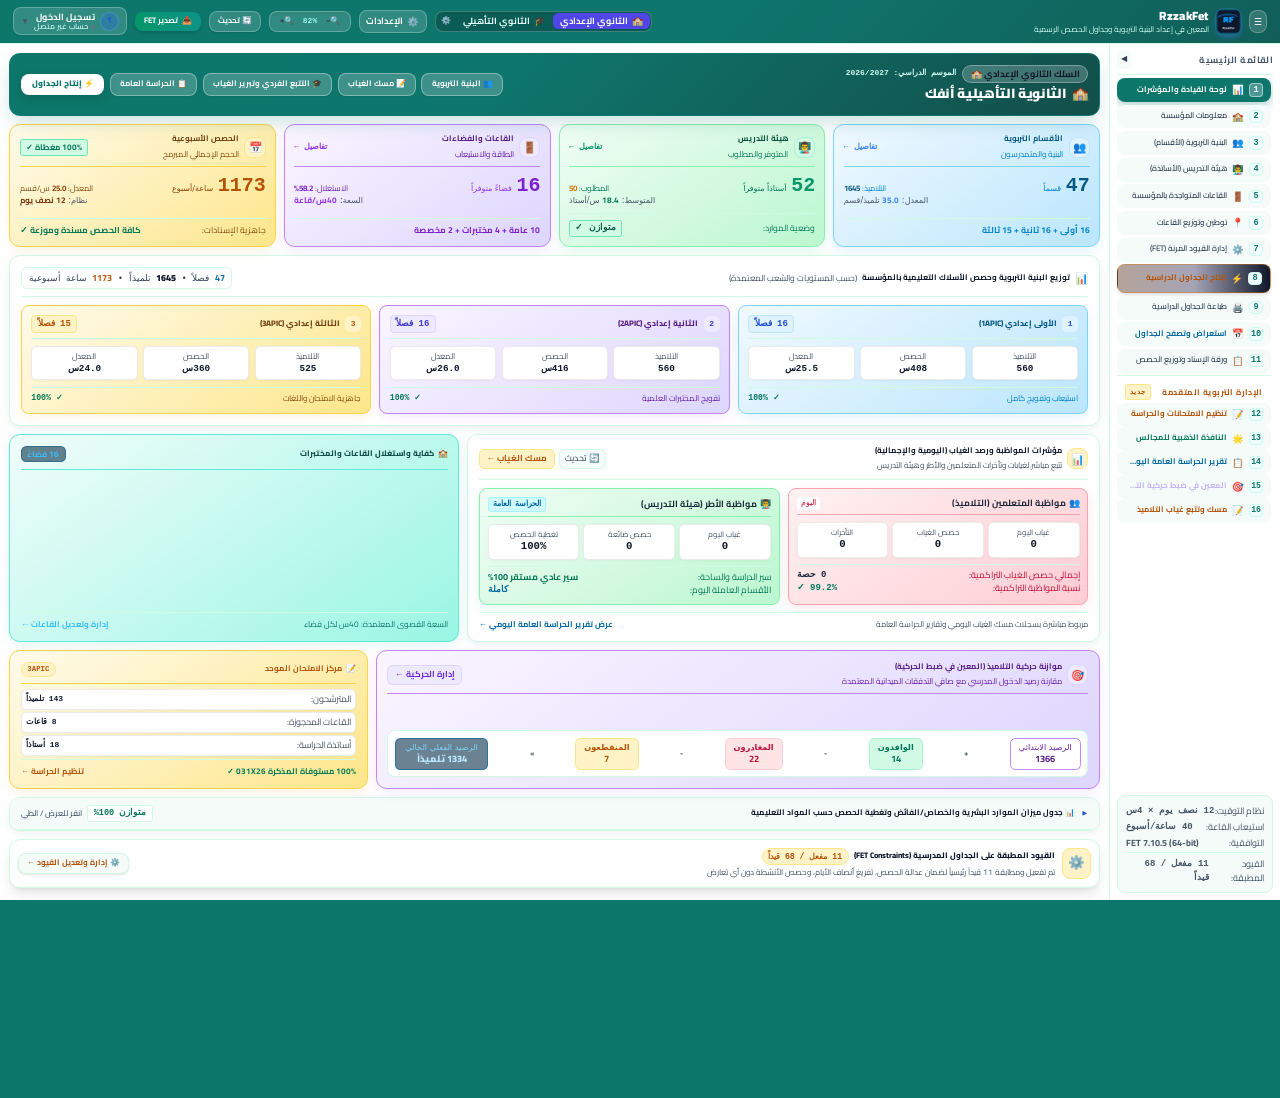
==== commit 29730147: "feat(ota): v2.0.2 - - تحديث لوحة القيادة الذكية وإدارة القاعات والامتحانات. - تحسينات برمجية دقيقة ف" ====
--- a/ui/index.html
+++ b/ui/index.html
@@ -13,7 +13,7 @@
   <link rel="preconnect" href="https://fonts.gstatic.com" crossorigin>
   <link rel="stylesheet" href="https://fonts.googleapis.com/css2?family=Cairo:wght@300;400;500;600;700;800;900&display=swap" media="print" onload="this.media='all'">
   <noscript><link rel="stylesheet" href="https://fonts.googleapis.com/css2?family=Cairo:wght@300;400;500;600;700;800;900&display=swap"></noscript>
-  
+
   <style>
     html {
       font-size: 13px !important;
@@ -91,7 +91,7 @@
     .drag-handle:active {
       cursor: grabbing;
     }
-  
+
         /* CUSTOM SCROLLBAR FOR SIDEBAR & PANELS */
     .custom-scrollbar::-webkit-scrollbar {
       width: 6px;
@@ -166,7 +166,7 @@
       body * {
         visibility: hidden !important;
       }
-      
+
       /* Official Moroccan Header in Print */
       .official-print-header {
         display: flex !important;
@@ -393,7 +393,7 @@
         color: #ffffff !important;
         font-weight: 900 !important;
       }
-      
+
       /* Vibrant Moroccan Colors in Print */
       .print-individual-active .moroccan-subj-arabic { background-color: #e11d48 !important; color: #ffffff !important; }
       .print-individual-active .moroccan-subj-math { background-color: #65a30d !important; color: #ffffff !important; }
@@ -1620,6 +1620,14 @@
           </div>
 
           <!-- Admin Panel Link (Only visible if is_admin == true) -->
+                    <!-- Multi-Device Sync & Backup -->
+          <div class="pt-1 border-t border-slate-800 space-y-1.5">
+            <button onclick="openSyncBackupModal()" class="w-full bg-gradient-to-r from-emerald-600 to-teal-600 hover:from-emerald-500 hover:to-teal-500 text-white font-bold py-2 px-3 rounded-xl transition flex items-center justify-center gap-2 shadow-md cursor-pointer text-xs">
+              <span>💾</span>
+              <span>مزامنة ونقل المعطيات بين الحواسيب</span>
+            </button>
+          </div>
+
           <div id="admin-menu-section" class="hidden">
             <button onclick="openAdminSubscriptionsModal()" class="w-full bg-gradient-to-r from-amber-600 to-indigo-600 hover:from-amber-500 hover:to-indigo-500 text-white font-bold py-2 px-3 rounded-xl transition flex items-center justify-center gap-2 shadow-md cursor-pointer">
               <span>👑</span>
@@ -1657,7 +1665,7 @@
 
   <!-- MAIN BODY LAYOUT -->
     <div class="flex flex-1 overflow-hidden">
-    
+
     <!-- SIDEBAR NAVIGATION -->
     <aside id="app-sidebar" class="w-64 bg-slate-900/90 border-l border-slate-800 p-2.5 flex flex-col shrink-0 h-full overflow-hidden">
       <!-- Top Sidebar Toggle Bar -->
@@ -1669,7 +1677,7 @@
       </div>
 
       <div class="space-y-1 flex-1 overflow-y-auto custom-scrollbar pr-1 pb-4">
-        
+
         <button id="nav-tab-dashboard" onclick="switchTab('tab-dashboard')" class="w-full text-right px-3 py-2 rounded-xl text-xs font-semibold text-slate-300 hover:bg-slate-800/70 hover:text-white transition flex items-center gap-2 active-nav" title="لوحة القيادة والمؤشرات">
           <span class="w-5 h-5 rounded-md bg-slate-800/90 text-slate-400 border border-slate-700/70 flex items-center justify-center text-[10.5px] font-mono font-bold shrink-0 nav-num-badge">1</span>
           <span class="nav-icon text-sm">📊</span>
@@ -1767,7 +1775,7 @@
             <span class="nav-label truncate">المعين في ضبط حركية التلاميذ</span>
           </button>
 
-          <button id="nav-tab-attendance" onclick="switchTab('tab-attendance')" class="w-full text-right px-3 py-2 rounded-xl text-xs font-bold text-amber-300 hover:bg-slate-800/70 hover:text-white transition flex items-center gap-2" title="مسك وتتبع غياب التلاميذ">
+          <button id="nav-tab-attendance" onclick="openFullAttendanceDashboard()" class="w-full text-right px-3 py-2 rounded-xl text-xs font-bold text-amber-300 hover:bg-slate-800/70 hover:text-white transition flex items-center gap-2" title="مسك وتتبع غياب التلاميذ - الواجهة 16 بكامل ميزاتها">
             <span class="w-5 h-5 rounded-md bg-amber-950/80 text-amber-300 border border-amber-800/60 flex items-center justify-center text-[10px] font-mono font-bold shrink-0 nav-num-badge">16</span>
             <span class="nav-icon text-sm">📝</span>
             <span class="nav-label truncate">مسك وتتبع غياب التلاميذ</span>
@@ -1801,7 +1809,7 @@
 
       <!-- ================= TAB 1: DASHBOARD (لوحة القيادة والمؤشرات التنفيذية الشاملة 360°) ================= -->
       <div id="tab-dashboard" class="tab-content active space-y-3 pb-2">
-        
+
         <!-- 1. Top Executive Banner & Institution Overview -->
         <div class="bg-gradient-to-br from-slate-900/95 via-slate-900/90 to-indigo-950/40 border border-slate-800 rounded-2xl p-4 shadow-xl relative overflow-hidden flex flex-col justify-between" id="dash-hero-container">
           <div class="flex items-center justify-between flex-wrap gap-3">
@@ -1821,8 +1829,11 @@
               <button onclick="switchTab('tab-structure')" class="bg-white/15 hover:bg-white/25 text-white font-bold text-xs px-3.5 py-2 rounded-xl border border-white/25 flex items-center gap-1.5 cursor-pointer transition shadow-sm">
                 <span>👥 البنية التربوية</span>
               </button>
-              <button onclick="switchTab('tab-attendance')" class="bg-amber-500/25 hover:bg-amber-500/35 text-white font-bold text-xs px-3.5 py-2 rounded-xl border border-amber-300/40 flex items-center gap-1.5 cursor-pointer transition shadow-sm">
+              <button onclick="openFullAttendanceDashboard()" class="bg-amber-500/25 hover:bg-amber-500/35 text-white font-bold text-xs px-3.5 py-2 rounded-xl border border-amber-300/40 flex items-center gap-1.5 cursor-pointer transition shadow-sm" title="مسك وتتبع غياب التلاميذ - الواجهة 16 بكامل ميزاتها">
                 <span>📝 مسك الغياب</span>
+              </button>
+              <button onclick="openStudentsAttendanceTracking()" class="bg-emerald-500/30 hover:bg-emerald-500/45 text-white font-bold text-xs px-3.5 py-2 rounded-xl border border-emerald-300/50 flex items-center gap-1.5 cursor-pointer transition shadow-sm" title="الانتقال المباشر لواجهة التتبع الفردي للتلاميذ وتبرير الغياب">
+                <span>🎓 التتبع الفردي وتبرير الغياب</span>
               </button>
               <button onclick="switchTab('tab-surveillance')" class="bg-cyan-500/25 hover:bg-cyan-500/35 text-white font-bold text-xs px-3.5 py-2 rounded-xl border border-cyan-300/40 flex items-center gap-1.5 cursor-pointer transition shadow-sm">
                 <span>📋 الحراسة العامة</span>
@@ -1980,8 +1991,8 @@
               <span id="dash-struct-cycle-title" class="text-[10.5px] text-slate-400 font-normal">(حسب المستويات والشعب المعتمدة)</span>
             </div>
             <span id="dash-struct-summary-sub" class="text-[11px] text-slate-300 font-mono bg-slate-950 px-2.5 py-1 rounded-lg border border-slate-800">
-              <strong id="dash-struct-total-classes" class="text-cyan-400 font-black">47</strong> فصلاً • 
-              <strong id="dash-struct-total-students" class="text-white font-black">1645</strong> تلميذاً • 
+              <strong id="dash-struct-total-classes" class="text-cyan-400 font-black">47</strong> فصلاً •
+              <strong id="dash-struct-total-students" class="text-white font-black">1645</strong> تلميذاً •
               <strong id="dash-struct-total-hours" class="text-amber-400 font-black">1173</strong> ساعة أسبوعية
             </span>
           </div>
@@ -2289,7 +2300,7 @@
                 </span>
                 <span id="dash-exam-level-badge" class="text-[9px] bg-amber-950 text-amber-400 border border-amber-800/70 font-bold px-2 py-0.5 rounded-full font-mono">3APIC</span>
               </div>
-              
+
               <div class="space-y-1 text-xs">
                 <div class="sub-stat-box flex justify-between items-center p-1.5 rounded-lg border">
                   <span id="dash-exam-candidates-label" class="text-slate-400 text-[11px]">المترشحون:</span>
@@ -2370,7 +2381,7 @@
       <!-- ================= TAB 2: INSTITUTION ================= -->
       <div id="tab-institution" class="tab-content space-y-4">
         <div class="bg-slate-900 border border-slate-800 rounded-2xl p-5 shadow-xl space-y-5">
-          
+
           <div class="border-b border-slate-800 pb-3 flex items-center justify-between">
             <div>
               <h2 class="font-bold text-base text-white">🏫 معلومات المؤسسة التعليمية</h2>
@@ -2407,6 +2418,47 @@
             <div>
               <label class="block text-slate-400 mb-1 font-semibold">رئيس المؤسسة / المدير</label>
               <input type="text" id="inst-principal-input" class="w-full bg-slate-950 border border-slate-700 rounded-xl px-3 py-2 text-white font-semibold focus:border-blue-500 focus:outline-none">
+            </div>
+            <div>
+              <label class="block text-slate-400 mb-1 font-semibold">الحارس العام للخارجية</label>
+              <input type="text" id="inst-general-guard-input" placeholder="اسم الحارس العام..." class="w-full bg-slate-950 border border-slate-700 rounded-xl px-3 py-2 text-white font-semibold focus:border-blue-500 focus:outline-none">
+            </div>
+            <div>
+              <label class="block text-slate-400 mb-1 font-semibold">ناظر الدروس</label>
+              <input type="text" id="inst-director-studies-input" placeholder="اسم ناظر الدروس..." class="w-full bg-slate-950 border border-slate-700 rounded-xl px-3 py-2 text-white font-semibold focus:border-blue-500 focus:outline-none">
+            </div>
+          </div>
+
+          <!-- Official Logo Configuration Section -->
+          <div class="border-t border-slate-800 pt-4 space-y-3">
+            <div class="flex flex-col sm:flex-row items-start sm:items-center justify-between gap-3">
+              <div>
+                <h3 class="font-bold text-sm text-cyan-400 flex items-center gap-2">
+                  <span>🖼️ شعار المؤسسة والوزارة للوثائق واستعمالات الزمن</span>
+                </h3>
+                <p class="text-xs text-slate-400 mt-0.5">شعار الترويسة يظهر في أعلى ووسط جميع الوثائق المطبوعة (استعمالات الزمن، تقارير الحراسة، الامتحانات، والإشعارات)</p>
+              </div>
+              <div class="flex items-center gap-2 flex-wrap">
+                <input type="file" id="inst-logo-file-input" accept="image/*" class="hidden" onchange="handleLogoUpload(event)">
+                <button type="button" onclick="document.getElementById('inst-logo-file-input').click()" class="bg-indigo-600 hover:bg-indigo-500 text-white font-bold text-xs px-3.5 py-1.5 rounded-xl shadow-md transition flex items-center gap-1.5 cursor-pointer">
+                  <span>📁 تحميل شعار جديد (صورة)</span>
+                </button>
+                <button type="button" onclick="resetToDefaultLogo()" class="bg-slate-800 hover:bg-slate-700 text-cyan-300 border border-slate-700 text-xs px-3 py-1.5 rounded-xl font-semibold transition flex items-center gap-1 cursor-pointer">
+                  <span>🔄 الشعار الرسمي الافتراضي</span>
+                </button>
+                <button type="button" onclick="removeInstitutionLogo()" class="bg-rose-950/40 hover:bg-rose-900/60 text-rose-300 border border-rose-800/50 text-xs px-3 py-1.5 rounded-xl font-semibold transition flex items-center gap-1 cursor-pointer">
+                  <span>🗑️ إزالة الشعار</span>
+                </button>
+              </div>
+            </div>
+
+            <!-- Logo Preview Box -->
+            <div class="bg-slate-950 border border-slate-800 rounded-xl p-4 flex flex-col items-center justify-center min-h-[90px]">
+              <div class="bg-white px-6 py-2.5 rounded-lg border border-slate-200 shadow-sm flex items-center justify-center max-w-full overflow-hidden">
+                <img id="inst-logo-preview" src="/official_header_logo.png" alt="شعار المؤسسة والوزارة" class="max-h-16 max-w-[380px] object-contain inline-block">
+                <span id="inst-logo-empty-hint" class="hidden text-xs text-slate-400 font-semibold py-2">لا يوجد شعار محدد حالياً (ستصدر الوثائق بدون صورة شعار بالترويسة)</span>
+              </div>
+              <span class="text-[11px] text-slate-400 mt-2">معاينة الترويسة كما ستظهر في أعلى الوثائق واستعمالات الزمن والتقارير المطبوعة</span>
             </div>
           </div>
 
@@ -3031,7 +3083,7 @@
 
       <!-- ================= TAB 7: CONSTRAINTS (10 CORE CONSTRAINTS TABLE MATCHING IMAGE) ================= -->
       <div id="tab-constraints" class="tab-content space-y-4">
-        
+
         <!-- Header with Title & Core Action -->
         <div class="bg-slate-900 border border-slate-800 rounded-2xl p-4 shadow-xl flex items-center justify-between flex-wrap gap-3">
           <div>
@@ -3194,7 +3246,7 @@
                   <span>🔄 مزامنة من FET</span>
                 </button>
               </div>
-              
+
               <div class="flex items-center gap-2 pt-1">
                 <button onclick="exportFET()" class="w-full bg-white/80 dark:bg-slate-900 hover:bg-white text-amber-950 dark:text-slate-300 hover:text-amber-900 dark:hover:text-white text-[11px] font-bold py-1.5 rounded-xl border border-amber-300 dark:border-slate-800 flex items-center justify-center gap-1 transition">
                   <span>📥 تصدير ملف FET XML الرسمي</span>
@@ -3223,7 +3275,7 @@
 
           <!-- 4 Main Print Cards -->
           <div class="grid grid-cols-1 md:grid-cols-2 lg:grid-cols-4 gap-3.5">
-            
+
             <!-- Print Card 1: Single Selected Teacher or Class -->
             <div class="bg-slate-950 border border-slate-800 rounded-2xl p-4 flex flex-col justify-between shadow-md hover:border-slate-700 transition">
               <div class="space-y-2">
@@ -3233,7 +3285,7 @@
                 </div>
                 <h4 class="font-black text-sm text-white">طباعة جدول مخصص</h4>
                 <p class="text-[11px] text-slate-400 leading-snug">اختيار أستاذ أو قسم محدد لطباعة جدول حصصه الأسبوعي المعتمد.</p>
-                
+
                 <!-- Category Select (Teacher / Class) -->
                 <div class="bg-slate-900 p-1 rounded-xl border border-slate-800 flex items-center gap-1 text-[11px]">
                   <button id="p-cat-teacher" onclick="selectPrintCategory('teacher')" class="flex-1 py-1 rounded-lg font-bold transition active-cat-btn">👨‍🏫 أستاذ</button>
@@ -3263,7 +3315,7 @@
                 </div>
                 <h4 class="font-black text-sm text-cyan-300">طباعة جميع جداول الأقسام</h4>
                 <p id="print-all-classes-desc" class="text-[11px] text-slate-300 leading-snug">طباعة كافة جداول الأقسام (11 فصلاً دراسياً) دفعة واحدة مع ترويسة وزارية وجدول الأساتذة المسندين.</p>
-                
+
                 <div id="print-all-classes-breakdown" class="bg-slate-900/80 p-2 rounded-xl border border-slate-800 text-[11px] text-slate-400 space-y-0.5">
                   <div>• 4 أقسام الأولى إعدادي</div>
                   <div>• 3 أقسام الثانية إعدادي</div>
@@ -3287,7 +3339,7 @@
                 </div>
                 <h4 class="font-black text-sm text-amber-300">طباعة جميع جداول الأساتذة</h4>
                 <p id="print-all-teachers-desc" class="text-[11px] text-slate-300 leading-snug">طباعة جداول كافة أساتذة المؤسسة (17 أستاذاً) مع توطين القاعات وتفريغ الأربعاء م و 0 تعارض.</p>
-                
+
                 <div class="bg-slate-900/80 p-2 rounded-xl border border-slate-800 text-[11px] text-slate-400 space-y-0.5">
                   <div>• استعمالات زمن فردية لكل مدرس</div>
                   <div>• ترويسة وزارية رسمية وتأشيرة الرئيس</div>
@@ -3311,7 +3363,7 @@
                 </div>
                 <h4 class="font-black text-sm text-indigo-300">الجدول العام للمدرسين</h4>
                 <p id="print-master-desc" class="text-[11px] text-slate-300 leading-snug">طباعة الجدول العام المجمع لجميع مدرسي المؤسسة (17 أستاذاً × 48 حصة أسبوعية).</p>
-                
+
                 <div class="bg-slate-900/80 p-2 rounded-xl border border-slate-800 text-[11px] text-slate-400 space-y-0.5">
                   <div>• مصفوفة شاملة أفقية متكاملة</div>
                   <div>• ألوان موحدة لكل مادة ومستوى</div>
@@ -3365,10 +3417,10 @@
 
       <!-- ================= TAB 10: TIMETABLE VIEWER & BROWSER ================= -->
       <div id="tab-viewer" class="tab-content space-y-2.5">
-        
+
         <!-- VIEWER SLEEK TOOLBAR (STICKY WHEN SCROLLING DOWN) -->
         <div class="sticky top-0 z-30 bg-slate-900/95 backdrop-blur-md border border-slate-700/80 rounded-xl p-2.5 shadow-2xl flex items-center justify-between flex-wrap gap-2">
-          
+
           <!-- Right Section: Category Pills -->
           <div class="flex items-center gap-2">
             <div class="bg-slate-950 p-0.5 rounded-lg border border-slate-800 flex items-center gap-0.5 text-xs">
@@ -3415,28 +3467,24 @@
 
         <!-- MAIN TIMETABLE DISPLAY CONTAINER -->
         <div id="tt-viewer-card" class="bg-slate-900 border border-slate-800 rounded-xl p-3 shadow-xl space-y-2">
-          
+
           <!-- VIEW 1: INDIVIDUAL TIMETABLE SHEET (Teacher / Class / Room) -->
           <div id="printable-timetable-sheet" class="bg-slate-950 rounded-xl border border-slate-800 p-3 space-y-2 shadow-inner">
-            
-            <!-- Moroccan Ministerial Header -->
+
+            <!-- Moroccan Ministerial Header (Logo Top Centered) -->
+            <div class="official-logo-box text-center mb-1">
+              <img id="print-sheet-logo-img" src="/official_header_logo.png" alt="شعار الوزارة والمؤسسة" class="max-h-12 max-w-[280px] object-contain inline-block">
+            </div>
             <div class="official-print-header border-b border-slate-800 pb-2 flex items-center justify-between text-xs">
               <div class="text-right space-y-0.5">
-                <div class="font-black text-slate-200 text-xs">المملكة المغربية</div>
-                <div class="text-[10px] text-slate-400">وزارة التربية الوطنية والتعليم الأولي والرياضة</div>
-                <div class="text-[9.5px] text-slate-400" id="print-academy-name">أكاديمية جهة الدار البيضاء - سطات</div>
+                <div class="text-[10px] text-slate-300 font-bold" id="print-academy-name">أكاديمية جهة الدار البيضاء - سطات</div>
                 <div class="text-[9.5px] text-slate-400" id="print-province-name">مديرية مولاي رشيد</div>
+                <div class="text-xs text-white font-black" id="print-inst-name">الثانوية الإعدادية بئر انزران</div>
               </div>
 
               <div class="text-center space-y-0.5">
                 <div id="print-target-title" class="official-print-title font-black text-xs text-cyan-400 bg-slate-900 border border-slate-800 px-3 py-1 rounded-lg shadow-sm">جدول حصص الأستاذ</div>
-                <div class="text-[10px] text-slate-300 font-bold" id="print-inst-name">الثانوية الإعدادية بئر انزران</div>
-              </div>
-
-              <div class="text-left space-y-0.5">
-                <div class="text-[10px] text-slate-300">الموسم الدراسي: <strong id="print-academic-year" class="text-white font-mono">2026-2027</strong></div>
-                <div class="text-[9.5px] text-slate-400">رمز المؤسسة: <strong id="print-gresa-code" class="font-mono text-slate-300">045892P</strong></div>
-                <div class="text-[9.5px] text-slate-400">رئيس المؤسسة: <strong id="print-principal-name" class="text-slate-300">ذ. محمد الإدريسي</strong></div>
+                <div class="text-[10px] text-slate-300">الموسم الدراسي: <strong id="print-academic-year" class="text-white font-mono">2026-2027</strong> | رمز مسار: <strong id="print-gresa-code" class="font-mono text-slate-300">045892P</strong></div>
               </div>
             </div>
 
@@ -3488,25 +3536,21 @@
 
           <!-- VIEW 2: MASTER TEACHERS TIMETABLE MATRIX -->
           <div id="master-timetable-sheet" class="bg-slate-950 rounded-xl border border-slate-800 p-3 space-y-2 shadow-inner hidden">
-            
-            <!-- Moroccan Ministerial Header for Master Matrix -->
+
+            <!-- Moroccan Ministerial Header for Master Matrix (Logo Top Centered) -->
+            <div class="official-logo-box text-center mb-1">
+              <img id="print-master-logo-img" src="/official_header_logo.png" alt="شعار الوزارة والمؤسسة" class="max-h-11 max-w-[260px] object-contain inline-block">
+            </div>
             <div class="official-print-header border-b border-slate-800 pb-2 flex items-center justify-between text-xs">
               <div class="text-right space-y-0.5">
-                <div class="font-black text-slate-200 text-xs">المملكة المغربية</div>
-                <div class="text-[10px] text-slate-400">وزارة التربية الوطنية والتعليم الأولي والرياضة</div>
-                <div class="text-[9.5px] text-slate-400" id="print-master-academy-name">أكاديمية جهة الدار البيضاء - سطات</div>
+                <div class="text-[10px] text-slate-300 font-bold" id="print-master-academy-name">أكاديمية جهة الدار البيضاء - سطات</div>
                 <div class="text-[9.5px] text-slate-400" id="print-master-province-name">مديرية مولاي رشيد</div>
+                <div class="text-xs text-white font-black" id="print-master-inst-name">الثانوية الإعدادية بئر انزران</div>
               </div>
 
               <div class="text-center space-y-0.5">
                 <div class="official-print-title font-black text-xs text-amber-300 bg-slate-900 border border-slate-800 px-3 py-1 rounded-lg shadow-sm">📋 الجدول العام لاستعمالات الزمن للمدرسين (Master Schedule)</div>
-                <div class="text-[10px] text-slate-300 font-bold" id="print-master-inst-name">الثانوية الإعدادية بئر انزران</div>
-              </div>
-
-              <div class="text-left space-y-0.5">
-                <div class="text-[10px] text-slate-300">الموسم الدراسي: <strong id="print-master-academic-year" class="text-white font-mono">2026-2027</strong></div>
-                <div class="text-[9.5px] text-slate-400">رمز المؤسسة: <strong id="print-master-gresa-code" class="font-mono text-slate-300">045892P</strong></div>
-                <div class="text-[9.5px] text-slate-400">رئيس المؤسسة: <strong id="print-master-principal-name" class="text-slate-300">ذ. محمد الإدريسي</strong></div>
+                <div class="text-[10px] text-slate-300">الموسم الدراسي: <strong id="print-master-academic-year" class="text-white font-mono">2026-2027</strong> | رمز المؤسسة: <strong id="print-master-gresa-code" class="font-mono text-slate-300">045892P</strong></div>
               </div>
             </div>
 
@@ -3888,18 +3932,21 @@
                 <p class="text-xs text-slate-400 mt-0.5">رصد سير الدراسة اليومي، غياب الأساتذة، الأقسام المعطلة، وتوثيق الساحة والحوادث بتأشيرة الحارس العام والمدير</p>
               </div>
             </div>
-            <div class="flex items-center gap-2">
-              <button onclick="fetchScheduledDayData()" class="bg-slate-800 hover:bg-slate-700 text-slate-200 font-bold text-xs px-3.5 py-2 rounded-xl transition flex items-center gap-1.5 cursor-pointer">
-                <span>🔄 جلب حصص اليوم من الجدول</span>
+            <div class="flex items-center gap-2 flex-wrap">
+              <button onclick="fetchScheduledDayData()" class="bg-slate-800 hover:bg-slate-700 text-slate-200 font-bold text-xs px-3 py-2 rounded-xl transition flex items-center gap-1.5 cursor-pointer">
+                <span>🔄 جلب حصص اليوم</span>
               </button>
-              <button onclick="generateSurveillanceReport()" class="bg-gradient-to-r from-cyan-600 to-blue-600 hover:from-cyan-500 hover:to-blue-500 text-white font-black text-xs px-4 py-2 rounded-xl shadow-lg transition flex items-center gap-1.5 cursor-pointer">
-                <span>📄 إصدار وطباعة التقرير اليومي المعتمد</span>
+              <button onclick="generateSurveillanceReport('detailed')" class="bg-gradient-to-r from-cyan-600 to-blue-600 hover:from-cyan-500 hover:to-blue-500 text-white font-black text-xs px-3.5 py-2 rounded-xl shadow-lg transition flex items-center gap-1.5 cursor-pointer" title="النموذج 1: التقرير الإداري اليومي المفصل المعتمد">
+                <span>📄 النموذج 1 (المعتمد المفصل)</span>
               </button>
+              <button onclick="generateSurveillanceReport('field_word')" class="bg-gradient-to-r from-emerald-600 to-teal-600 hover:from-emerald-500 hover:to-teal-500 text-white font-black text-xs px-3.5 py-2 rounded-xl shadow-lg transition flex items-center gap-1.5 cursor-pointer" title="النموذج 2: تقرير القسم الخارجي (نموذج الجداول الميدانية - وورد)">
+                <span>📋 النموذج 2 (سجل القسم الخارجي - وورد)</span>
+              </button>
             </div>
           </div>
 
           <!-- Date & Day Selector Bar -->
-          <div class="grid grid-cols-4 gap-3 dash-card-teal p-3.5 rounded-xl border">
+          <div class="grid grid-cols-5 gap-3 dash-card-teal p-3.5 rounded-xl border">
             <div>
               <label class="block text-[11px] font-bold text-slate-300 mb-1">اليوم:</label>
               <select id="surv-day-select" onchange="fetchScheduledDayData()" class="w-full bg-slate-900 border border-slate-700 rounded-lg px-2.5 py-1.5 text-xs text-white focus:border-cyan-500 focus:outline-none">
@@ -3916,12 +3963,16 @@
               <input type="date" id="surv-date-input" onchange="onSurveillanceDateChanged()" class="w-full bg-slate-900 border border-slate-700 rounded-lg px-2.5 py-1.5 text-xs text-white focus:border-cyan-500 focus:outline-none font-mono">
             </div>
             <div>
+              <label class="block text-[11px] font-bold text-slate-300 mb-1" title="رقم الأسبوع بالتقرير اليومي (وورد)">رقم الأسبوع:</label>
+              <input type="text" id="surv-week-number" value="08" placeholder="08" class="w-full bg-slate-900 border border-slate-700 rounded-lg px-2.5 py-1.5 text-xs text-white focus:border-cyan-500 focus:outline-none font-mono text-center">
+            </div>
+            <div>
               <label class="block text-[11px] font-bold text-slate-300 mb-1">اسم الحارس العام المكلف:</label>
               <input type="text" id="surv-supervisor-input" oninput="localStorage.setItem('rzzakfet_surv_supervisor', this.value)" placeholder="ذ. الحارس العام للخارجية" class="w-full bg-slate-900 border border-slate-700 rounded-lg px-2.5 py-1.5 text-xs text-white focus:border-cyan-500 focus:outline-none">
             </div>
             <div>
               <label class="block text-[11px] font-bold text-slate-300 mb-1">الجناح / السلك:</label>
-              <input type="text" id="surv-section-input" oninput="localStorage.setItem('rzzakfet_surv_section', this.value)" value="السلك الثانوي الإعدادي" class="w-full bg-slate-900 border border-slate-700 rounded-lg px-2.5 py-1.5 text-xs text-white focus:border-cyan-500 focus:outline-none">
+              <input type="text" id="surv-section-input" oninput="localStorage.setItem('rzzakfet_surv_section', this.value)" value="السلك الثانوي التأهيلي" class="w-full bg-slate-900 border border-slate-700 rounded-lg px-2.5 py-1.5 text-xs text-white focus:border-cyan-500 focus:outline-none">
             </div>
           </div>
 
@@ -4051,6 +4102,94 @@
               </div>
             </div>
           </div>
+
+          <!-- Additional Sections for Model 2 (Word Template) -->
+          <details class="bg-slate-900/90 border border-slate-800 rounded-xl overflow-hidden group">
+            <summary class="p-3.5 bg-slate-950/70 hover:bg-slate-800/60 cursor-pointer flex items-center justify-between transition list-none select-none">
+              <div class="flex items-center gap-2">
+                <span class="text-emerald-400 font-bold text-sm">📋</span>
+                <span class="font-bold text-xs text-white">بيانات إضافية خاصة بنموذج سجل القسم الخارجي (وورد) — زيارات وتفتيش، إرشادات تربوية، ساعات إضافية وتعويضية</span>
+                <span class="text-[10px] bg-emerald-950 text-emerald-300 border border-emerald-800 px-2 py-0.5 rounded">اختياري - مسبقة الملء تلقائياً</span>
+              </div>
+              <span class="text-xs text-slate-400 transform group-open:rotate-180 transition-transform">▼</span>
+            </summary>
+            
+            <div class="p-4 space-y-4 border-t border-slate-800">
+              <!-- Sub-section 1: Inspections & Visits (تفتيش أو زيارة) -->
+              <div class="dash-card-teal p-3.5 rounded-xl border space-y-2.5">
+                <div class="flex items-center justify-between border-b border-teal-300/80 pb-2">
+                  <div class="flex items-center gap-2">
+                    <span class="text-sm">🕵️‍♂️</span>
+                    <span class="font-black text-xs text-teal-950">تفتيش أو زيارة:</span>
+                    <span class="text-[10.5px] text-teal-800">(إذا تركت فارغة تملأ تلقائياً بـ ///////////// كما في الوثيقة الرسمية)</span>
+                  </div>
+                  <button type="button" onclick="addSurveillanceInspectionRow()" class="bg-teal-700 hover:bg-teal-600 text-white text-[11px] font-bold px-2.5 py-1 rounded-lg transition flex items-center gap-1 cursor-pointer">
+                    <span>➕ إضافة زيارة / تفتيش</span>
+                  </button>
+                </div>
+                <div id="surv-inspections-container" class="space-y-2">
+                  <!-- Inspection rows added dynamically -->
+                </div>
+              </div>
+
+              <!-- Sub-section 2: Administrative & Pedagogical Guidelines (إرشادات التنظيم الإداري والتربوي) -->
+              <div class="dash-card-amber p-3.5 rounded-xl border space-y-2.5">
+                <div class="flex items-center gap-2 border-b border-amber-300/80 pb-2">
+                  <span class="text-sm">📌</span>
+                  <span class="font-black text-xs text-amber-950">إرشادات تتعلق بالتنظيم الإداري والتربوي:</span>
+                  <span class="text-[10.5px] text-amber-800">(العناصر السبعة المعتمدة بنموذج الحراسة العامة)</span>
+                </div>
+                <div class="grid grid-cols-2 gap-3 text-xs">
+                  <div>
+                    <label class="block font-bold text-amber-950 mb-1">1. سير الدراسة:</label>
+                    <input type="text" id="surv-guide-study" value="بشكل سلس ومنتظم." class="w-full bg-white border border-amber-300 rounded-lg p-2 text-slate-800 font-medium">
+                  </div>
+                  <div>
+                    <label class="block font-bold text-amber-950 mb-1">2. اجتماعات:</label>
+                    <input type="text" id="surv-guide-meetings" placeholder="/////////////" class="w-full bg-white border border-amber-300 rounded-lg p-2 text-slate-800">
+                  </div>
+                  <div>
+                    <label class="block font-bold text-amber-950 mb-1">3. أنشطة:</label>
+                    <input type="text" id="surv-guide-activities" placeholder="/////////////" class="w-full bg-white border border-amber-300 rounded-lg p-2 text-slate-800">
+                  </div>
+                  <div>
+                    <label class="block font-bold text-amber-950 mb-1">4. لقاءات تربوية:</label>
+                    <input type="text" id="surv-guide-edu-meetings" placeholder="/////////////" class="w-full bg-white border border-amber-300 rounded-lg p-2 text-slate-800">
+                  </div>
+                  <div>
+                    <label class="block font-bold text-amber-950 mb-1">5. زيارات:</label>
+                    <input type="text" id="surv-guide-visits" placeholder="/////////////" class="w-full bg-white border border-amber-300 rounded-lg p-2 text-slate-800">
+                  </div>
+                  <div>
+                    <label class="block font-bold text-amber-950 mb-1">6. مختلفات:</label>
+                    <input type="text" id="surv-guide-misc" placeholder="/////////////" class="w-full bg-white border border-amber-300 rounded-lg p-2 text-slate-800">
+                  </div>
+                  <div class="col-span-2">
+                    <label class="block font-bold text-amber-950 mb-1">7. اقتراحات:</label>
+                    <input type="text" id="surv-guide-suggestions" placeholder="/////////////" class="w-full bg-white border border-amber-300 rounded-lg p-2 text-slate-800">
+                  </div>
+                </div>
+              </div>
+
+              <!-- Sub-section 3: Extra & Compensatory Hours (الساعات الإضافية والتعويضية) -->
+              <div class="dash-card-sky p-3.5 rounded-xl border space-y-2.5">
+                <div class="flex items-center justify-between border-b border-sky-300/80 pb-2">
+                  <div class="flex items-center gap-2">
+                    <span class="text-sm">⏱️</span>
+                    <span class="font-black text-xs text-sky-950">الساعات الإضافية والتعويضية:</span>
+                    <span class="text-[10.5px] text-sky-800">(إذا لم تضف أي حصة تطبع الأسطر الستة بـ ///////////// تلقائياً)</span>
+                  </div>
+                  <button type="button" onclick="addSurveillanceExtraHourRow()" class="bg-sky-700 hover:bg-sky-600 text-white text-[11px] font-bold px-2.5 py-1 rounded-lg transition flex items-center gap-1 cursor-pointer">
+                    <span>➕ إضافة حصة إضافية / تعويضية</span>
+                  </button>
+                </div>
+                <div id="surv-extrahours-container" class="space-y-2">
+                  <!-- Extra hour rows added dynamically -->
+                </div>
+              </div>
+
+            </div>
+          </details>
         </div>
       </div>
 
@@ -4066,7 +4205,7 @@
               <div>
                 <div class="flex items-center gap-2">
                   <h2 class="text-lg font-black text-white">المعين في ضبط حركية التلاميذ</h2>
-                  
+
                 </div>
                 <p class="text-xs text-slate-400 mt-0.5">مقارنة آلية للمعطيات الأولية بالدخول المدرسي مع الوضعية الحالية واستخراج الوافدين، المدمجين، المغادرين، غير الملتحقين، والمنقطعين وتغيير الأقسام</p>
               </div>
@@ -4438,11 +4577,59 @@
         </div>
       </div>
 
-    
-      
+
+
             <!-- ================= 16. TAB: DIRECTOR ATTENDANCE DASHBOARD (لوحة قيادة المدير - مسك وتتبع الغياب) ================= -->
       <div id="tab-attendance" class="tab-content space-y-4">
-        
+
+        <!-- Standalone Individual Student Tracking Header (Shown ONLY when clicking 'التتبع الفردي وتبرير الغياب') -->
+        <div id="att-standalone-tracking-header" class="hidden bg-gradient-to-l from-slate-900 via-indigo-950/40 to-slate-900 border border-indigo-700/50 rounded-2xl p-4 shadow-xl">
+          <div class="flex flex-col lg:flex-row lg:items-center justify-between gap-4">
+            <div class="flex items-center gap-3.5">
+              <div class="w-12 h-12 rounded-2xl bg-indigo-950 border border-indigo-500/60 flex items-center justify-center text-2xl text-indigo-400 shadow-inner">
+                🎓
+              </div>
+              <div>
+                <div class="flex items-center gap-2">
+                  <h2 class="text-xl font-black text-white">التتبع الفردي للتلاميذ وتبرير الغياب</h2>
+                  <span class="px-2.5 py-0.5 rounded-full text-[10px] font-bold bg-indigo-950 text-indigo-300 border border-indigo-600/70 font-mono">
+                    واجهة خاصة
+                  </span>
+                </div>
+                <p class="text-xs text-slate-400 mt-0.5">
+                  تتبع غيابات التلاميذ حسب الأقسام، استخراج شواهد ورقة زيارة الطبيب، التزام وتعهد ولي الأمر، وإذن الدخول وتبرير الحصص.
+                </p>
+              </div>
+            </div>
+
+            <div class="flex flex-wrap items-center gap-3">
+              <!-- زر وأيقونة التلاميذ المتغيبين اليوم المحاطة بالأخضر في الصورة -->
+              <div onclick="toggleTodayAbsenteesModal()" class="bg-gradient-to-br from-rose-950/80 to-slate-900 border-2 border-rose-600/80 hover:border-rose-500 rounded-2xl px-4 py-2.5 shadow-lg cursor-pointer transition transform hover:-translate-y-0.5 group flex items-center gap-3">
+                <div>
+                  <div class="flex items-center justify-between gap-3">
+                    <span class="text-[11px] font-black text-rose-300">التلاميذ المتغيبون اليوم</span>
+                    <span class="text-[9px] font-bold bg-rose-900/90 text-rose-200 border border-rose-500/60 px-2 py-0.5 rounded-full">عرض اللائحة 👁️</span>
+                  </div>
+                  <div class="flex items-baseline gap-2 mt-0.5">
+                    <span id="att-standalone-absent-count" class="text-xl font-black text-rose-400">🔴 0</span>
+                    <span class="text-[10px] text-slate-400 font-semibold">تلميذاً</span>
+                    <span class="text-[10px] text-rose-300/80 font-bold group-hover:text-rose-200 mr-2">👆 اضغط لعرض الأسماء وأرقام مسار</span>
+                  </div>
+                </div>
+              </div>
+
+              <!-- زر الانتقال للواجهة 16 الكاملة -->
+              <button type="button" onclick="openFullAttendanceDashboard()" class="px-3.5 py-2.5 bg-slate-800 hover:bg-slate-700 text-teal-300 border border-teal-800/60 rounded-xl text-xs font-bold transition flex items-center gap-1.5 cursor-pointer shadow" title="الانتقال إلى واجهة مسك الغياب ولوحة المدير الكاملة (الواجهة 16)">
+                <span>📱</span>
+                <span>مسك الغياب (الواجهة 16) ↗</span>
+              </button>
+            </div>
+          </div>
+        </div>
+
+        <!-- Full Attendance Dashboard Header (Wi-Fi Banner, KPIs, Sub-tabs - Circled in Red in User's Screenshot) -->
+        <div id="att-director-full-header" class="space-y-4">
+
         <!-- Live Wi-Fi Connectivity & Mobile QR Banner -->
         <div class="bg-gradient-to-l from-slate-900 via-teal-950/40 to-slate-900 border border-teal-700/50 rounded-2xl p-5 shadow-2xl relative overflow-hidden">
           <div class="flex flex-col lg:flex-row lg:items-center justify-between gap-4 relative z-10">
@@ -4551,6 +4738,7 @@
             ⚙️ التوقيت المدرسي وضوابط المسك
           </button>
         </div>
+        </div><!-- END att-director-full-header -->
 
         <!-- Subtab 1: Live Sessions Grid -->
         <div id="att-subtab-live" class="space-y-4">
@@ -4609,7 +4797,7 @@
 
         <!-- Subtab 2: Students Dossiers & Justifications -->
         <div id="att-subtab-students" class="space-y-4 hidden">
-          <!-- Class Selector & Student Search -->
+          <!-- Class Selector & Student Search & Action Tools -->
           <div class="bg-slate-900/80 border border-slate-800 rounded-2xl p-4 shadow-lg space-y-4">
             <div class="flex flex-wrap items-center justify-between gap-3">
               <div class="flex flex-wrap items-center gap-3">
@@ -4623,6 +4811,22 @@
                   <span class="text-xs font-bold text-slate-300">بحث سريع:</span>
                   <input type="text" id="att-students-search-input" oninput="renderDirectorStudentsList()" placeholder="ابحث بالاسم أو رقم مسار..." class="bg-slate-950 border border-slate-800 rounded-xl px-3 py-1.5 text-xs text-white focus:border-teal-500 focus:outline-none w-56">
                 </div>
+              </div>
+
+              <!-- Top Action Buttons for Printing & Direct Recording -->
+              <div class="flex flex-wrap items-center gap-2">
+                <button type="button" onclick="openDoctorVisitModal()" class="px-3.5 py-1.5 bg-sky-700 hover:bg-sky-600 text-white rounded-xl text-xs font-bold transition flex items-center gap-1.5 cursor-pointer shadow">
+                  <span>🩺</span>
+                  <span>ورقة زيارة الطبيب</span>
+                </button>
+                <button type="button" onclick="openParentPledgeModal()" class="px-3.5 py-1.5 bg-amber-700 hover:bg-amber-600 text-white rounded-xl text-xs font-bold transition flex items-center gap-1.5 cursor-pointer shadow">
+                  <span>📝</span>
+                  <span>التزام وتعهد ولي الأمر</span>
+                </button>
+                <button type="button" onclick="openAdminRecordModal()" class="px-3.5 py-1.5 bg-emerald-700 hover:bg-emerald-600 text-white rounded-xl text-xs font-bold transition flex items-center gap-1.5 cursor-pointer shadow">
+                  <span>✍️</span>
+                  <span>تسجيل غياب / تأخر إداري</span>
+                </button>
               </div>
             </div>
 
@@ -4774,8 +4978,41 @@
 <!-- FLOATING TOAST NOTIFICATION CONTAINER -->
   <div id="toast-container" class="fixed bottom-5 left-5 z-[999999] flex flex-col gap-2 pointer-events-none"></div>
 
+  <!-- ================= IN-APP OFFICIAL DOCUMENT PREVIEW & PRINT MODAL ================= -->
+  <div id="rzzak-official-print-modal" style="display: none;" class="fixed inset-0 z-[999999] bg-slate-950/95 backdrop-blur-sm flex flex-col">
+    <!-- Sticky Modal Header with Large Obvious Return Button -->
+    <div class="sticky top-0 z-50 bg-slate-900 border-b border-slate-700 px-6 py-3 flex items-center justify-between shadow-2xl">
+      <div class="flex items-center gap-3">
+        <button onclick="closeOfficialPrintPreview()" class="bg-rose-600 hover:bg-rose-500 text-white font-black px-5 py-2.5 rounded-xl text-sm flex items-center gap-2 shadow-2xl transition cursor-pointer border border-rose-400/50">
+          <span class="text-base font-black">✕</span>
+          <span>العودة إلى التطبيق (إغلاق المعاينة)</span>
+        </button>
+        <span id="print-modal-title" class="text-sm font-bold text-white mr-2 truncate max-w-md">معاينة الوثيقة الرسمية</span>
+      </div>
+      <div class="flex items-center gap-2">
+        <button onclick="triggerPrintModalPrint()" class="bg-blue-600 hover:bg-blue-500 text-white font-black text-xs px-5 py-2.5 rounded-xl transition flex items-center gap-2 shadow-lg cursor-pointer border border-blue-400/30">
+          <span class="text-base">🖨️</span>
+          <span>طباعة الآن (Print)</span>
+        </button>
+        <button onclick="triggerPrintModalBrowser()" class="bg-emerald-600 hover:bg-emerald-500 text-white font-black text-xs px-4 py-2.5 rounded-xl transition flex items-center gap-2 shadow-lg cursor-pointer border border-emerald-400/30">
+          <span class="text-base">🌐</span>
+          <span>فتح في المتصفح وحفظ PDF</span>
+        </button>
+        <button onclick="closeOfficialPrintPreview()" class="bg-slate-800 hover:bg-slate-700 text-slate-300 font-bold px-3 py-2.5 rounded-xl text-xs transition cursor-pointer mr-2 border border-slate-700">
+          <span>✕ إغلاق (ESC)</span>
+        </button>
+      </div>
+    </div>
+    <!-- Modal Paper View Area -->
+    <div id="print-modal-scroll" class="flex-1 overflow-y-auto p-4 sm:p-8 flex justify-center bg-slate-950/80">
+      <div id="print-modal-paper" class="bg-white text-slate-900 shadow-2xl rounded-lg p-6 sm:p-10 max-w-4xl w-full min-h-[500px] overflow-x-auto border border-slate-300" style="background-color: #ffffff !important; color: #000000 !important; font-family: 'Segoe UI', Tahoma, Arial, sans-serif;">
+      </div>
+    </div>
+  </div>
+
+
   <!-- MODAL: CHOOSE EDUCATIONAL CYCLE (MIDDLE SCHOOL VS QUALIFYING HIGH SCHOOL) -->
-  <div id="modal-choose-cycle" class="fixed inset-0 bg-black/85 flex items-center justify-center p-4 z-50 hidden backdrop-blur-md">
+  <div id="modal-choose-cycle" class="fixed inset-0 bg-black/85 flex items-center justify-center p-4 z-[99999] hidden backdrop-blur-md">
     <div class="bg-slate-900 border border-slate-700/80 rounded-3xl p-6 w-full max-w-3xl shadow-2xl space-y-6">
       <div class="flex items-center justify-between border-b border-slate-800 pb-4">
         <div class="flex items-center gap-3">
@@ -4865,7 +5102,7 @@
   </div>
 
   <!-- POPUP MODAL: SMART STREAM PICKER & CUSTOM STREAM CREATOR (HIGH SCHOOL) -->
-  <div id="modal-add-hs-stream" class="fixed inset-0 bg-black/85 flex items-center justify-center p-4 z-50 hidden backdrop-blur-md">
+  <div id="modal-add-hs-stream" class="fixed inset-0 bg-black/85 flex items-center justify-center p-4 z-[99999] hidden backdrop-blur-md">
     <div class="bg-slate-900 border border-slate-700/80 rounded-3xl w-full max-w-5xl shadow-2xl space-y-4 max-h-[92vh] flex flex-col overflow-hidden">
       <!-- Modal Header -->
       <div class="flex items-center justify-between p-5 border-b border-slate-800 bg-slate-950/80">
@@ -5002,7 +5239,7 @@
   </div>
 
   <!-- MODAL: Ministerial Norms for Non-Generalized High School Subjects -->
-  <div id="modal-hs-non-gen-info" class="fixed inset-0 bg-black/80 flex items-center justify-center p-4 z-50 hidden backdrop-blur-sm">
+  <div id="modal-hs-non-gen-info" class="fixed inset-0 bg-black/80 flex items-center justify-center p-4 z-[99999] hidden backdrop-blur-sm">
     <div class="bg-slate-900 border border-slate-700/80 rounded-2xl max-w-2xl w-full p-5 space-y-4 shadow-2xl overflow-hidden flex flex-col max-h-[90vh]">
       <div class="flex items-center justify-between border-b border-slate-800 pb-3">
         <div class="flex items-center gap-2">
@@ -5124,7 +5361,7 @@
   </div>
 
   <!-- POPUP MODAL 1: CATEGORY CONSTRAINTS MODAL -->
-  <div id="modal-category-constraints" class="fixed inset-0 bg-black/75 flex items-center justify-center p-4 z-50 hidden backdrop-blur-sm">
+  <div id="modal-category-constraints" class="fixed inset-0 bg-black/75 flex items-center justify-center p-4 z-[99999] hidden backdrop-blur-sm">
     <div class="bg-slate-900 border border-slate-700 rounded-2xl p-5 w-full max-w-5xl shadow-2xl space-y-4 max-h-[88vh] flex flex-col">
       <div class="flex items-center justify-between border-b border-slate-800 pb-3">
         <div class="flex items-center gap-2">
@@ -5169,7 +5406,7 @@
         <div class="w-full">
           <input type="text" id="library-search-input" oninput="renderConstraintsLibraryModal()" placeholder="🔍 ابحث باسم القيد، رمزه في FET، أو وصفه باللغة العربية..." class="w-full bg-slate-900 border border-slate-700 rounded-lg px-3 py-1.5 text-xs text-white placeholder-slate-500 focus:border-blue-500 focus:outline-none">
         </div>
-        
+
         <!-- Filter Bar 1: Scope / Actor (حسب الفاعل / النطاق) -->
         <div class="flex items-center gap-2 flex-wrap text-xs">
           <span class="text-slate-400 font-bold text-[11px] shrink-0">حسب الفاعل:</span>
@@ -5208,7 +5445,7 @@
   <!-- POPUP MODAL: CONSTRAINT TARGETS (ALL vs SPECIFIC TEACHERS / CLASSES) -->
   <div id="modal-constraint-targets" class="fixed inset-0 bg-black/80 flex items-center justify-center p-4 z-50 hidden backdrop-blur-sm">
     <div class="bg-slate-900 border border-slate-700 rounded-2xl p-5 w-full max-w-4xl shadow-2xl space-y-4 max-h-[90vh] flex flex-col">
-      
+
       <!-- Header -->
       <div class="flex items-center justify-between border-b border-slate-800 pb-3">
         <div class="flex items-center gap-3">
@@ -5303,7 +5540,7 @@
   <!-- POPUP MODAL 2: INTERACTIVE VISUAL BREAK TIMES MATRIX -->
   <div id="modal-break-times" class="fixed inset-0 bg-black/80 flex items-center justify-center p-4 z-50 hidden backdrop-blur-sm">
     <div class="bg-slate-900 border border-slate-700 rounded-2xl p-5 w-full max-w-5xl shadow-2xl space-y-4 max-h-[90vh] flex flex-col">
-      
+
       <div class="flex items-center justify-between border-b border-slate-800 pb-3">
         <div>
           <div class="flex items-center gap-2">
@@ -5361,7 +5598,7 @@
   <!-- POPUP MODAL: PROGRESSIVE CONSTRAINT TIMETABLE GENERATION (قيداً بقيد) -->
   <div id="modal-progressive-generation" class="fixed inset-0 bg-black/85 flex items-center justify-center p-4 z-50 hidden backdrop-blur-md">
     <div class="bg-slate-900 border border-slate-700 rounded-2xl p-6 w-full max-w-3xl shadow-2xl space-y-4 max-h-[90vh] flex flex-col">
-      
+
       <!-- Modal Header -->
       <div class="flex items-center justify-between border-b border-slate-800 pb-3">
         <div class="flex items-center gap-3">
@@ -5427,7 +5664,7 @@
   <!-- POPUP MODAL: 3APIC GROUPING FEASIBILITY AUDIT & GENERATION -->
   <div id="modal-grouping-audit" class="fixed inset-0 bg-black/85 flex items-center justify-center p-4 z-50 hidden backdrop-blur-md">
     <div class="bg-slate-900 border border-slate-700 rounded-2xl p-6 w-full max-w-3xl shadow-2xl space-y-4 max-h-[92vh] flex flex-col text-right">
-      
+
       <!-- Modal Header -->
       <div class="flex items-center justify-between border-b border-slate-800 pb-3">
         <div class="flex items-center gap-3">
@@ -5483,7 +5720,7 @@
           <button onclick="exportTeachersExcel()" class="bg-gradient-to-r from-emerald-700 to-green-700 hover:from-emerald-600 hover:to-green-600 text-white font-bold px-3.5 py-1.5 rounded-lg shadow transition flex items-center gap-1.5 cursor-pointer">
             <span>📥 تصدير نموذج إكسيل (Excel)</span>
           </button>
-          
+
           <!-- Excel Import Button + Hidden File Input -->
           <input type="file" id="teacher-excel-file-input" accept=".xlsx,.xls,.csv" onchange="importTeachersExcel(event)" class="hidden">
           <button onclick="document.getElementById('teacher-excel-file-input').click()" class="bg-gradient-to-r from-blue-700 to-indigo-700 hover:from-blue-600 hover:to-indigo-600 text-white font-bold px-3.5 py-1.5 rounded-lg shadow transition flex items-center gap-1.5 cursor-pointer">
@@ -5767,7 +6004,7 @@
     </div>
   </div>
 
-  
+
   <!-- MODAL: SURVEILLANCE ADD STUDENT ABSENCE (تسجيل غياب أو تأخر متعلم من الحراسة العامة) -->
   <div id="modal-surveillance-add-student-absence" class="fixed inset-0 bg-black/80 flex items-center justify-center p-4 z-50 hidden backdrop-blur-sm">
     <div class="bg-slate-900 border border-emerald-600/70 rounded-2xl p-5 w-full max-w-lg shadow-2xl space-y-4 max-h-[92vh] flex flex-col">
@@ -5934,12 +6171,14 @@
       const el = document.getElementById(id);
       if (el) {
         el.classList.remove('hidden');
+        el.style.display = 'flex';
       }
     }
     function closeModal(id) {
       const el = document.getElementById(id);
       if (el) {
         el.classList.add('hidden');
+        el.style.display = 'none';
       }
     }
     window.openModal = openModal;
@@ -5973,16 +6212,16 @@
       document.documentElement.classList.remove('sidebar-init-collapsed');
       const isCurrentlyCollapsed = sb.classList.contains('collapsed');
       const shouldCollapse = forceState !== undefined ? forceState : !isCurrentlyCollapsed;
-      
+
       if (shouldCollapse) {
         sb.classList.add('collapsed');
       } else {
         sb.classList.remove('collapsed');
       }
-      
+
       const icon = document.getElementById('sidebar-toggle-icon');
       if (icon) icon.textContent = shouldCollapse ? '▶' : '◀';
-      
+
       localStorage.setItem('rzzakfet_sidebar_collapsed', shouldCollapse ? 'true' : 'false');
     }
     window.toggleSidebar = toggleSidebar;
@@ -6019,7 +6258,7 @@
     /* =========================================================================
        THEME MANAGEMENT (Emerald Official, Pure White, Atlantic Sapphire, Dark)
        ========================================================================= */
-    
+
     function toggleAppSettingsDropdown(e) {
       if (e) e.stopPropagation();
       const dd = document.getElementById('app-settings-dropdown');
@@ -6058,7 +6297,7 @@
       const btnDark = document.getElementById('theme-btn-dark');
 
       const defaultBtnClass = "px-2 py-1 rounded-lg text-[10.5px] font-bold transition flex items-center gap-1 text-slate-300 hover:text-white hover:bg-slate-700/60 cursor-pointer";
-      
+
       if (btnEmerald) btnEmerald.className = defaultBtnClass;
       if (btnLight) btnLight.className = defaultBtnClass;
       if (btnNavy) btnNavy.className = defaultBtnClass;
@@ -6151,6 +6390,12 @@
       } else if (tabId === 'tab-mobility') {
         initMobilityTab();
       } else if (tabId === 'tab-attendance') {
+        if (!window._inStandaloneTrackingMode) {
+          const fullHeader = document.getElementById('att-director-full-header');
+          const standaloneHeader = document.getElementById('att-standalone-tracking-header');
+          if (fullHeader) fullHeader.classList.remove('hidden');
+          if (standaloneHeader) standaloneHeader.classList.add('hidden');
+        }
         initAttendanceTab();
       }
     }
@@ -6174,7 +6419,7 @@
     function renderConstraintsCardsSection() {
       const container = document.getElementById('category-cards-grid');
       let cards = [];
-      
+
       if (currentMainCat === 'time') {
         cards = [
           {id: 'teachers', icon: '👨‍🏫', title: 'قيود الأساتذة', count: '8 قيود', desc: 'أقصى/أدنى حصص، فجوات، أيام العمل، وتفريغ نصف يوم', color: 'from-amber-600/20 to-amber-950/40 border-amber-800/60'},
@@ -6358,7 +6603,7 @@
       if(!appData || !appData.all_constraints) return;
       currentCategorySubCat = subCat;
       const filtered = appData.all_constraints.filter(c => c.main_cat === currentMainCat && c.sub_cat === subCat);
-      
+
       const titles = {
         'teachers': 'قيود الأساتذة 👨‍🏫',
         'students': 'قيود المتعلمين 👨‍🎓',
@@ -6413,7 +6658,7 @@
 
           html += `
             <div class="col-span-2 grid grid-cols-2 gap-3 mt-1">
-              
+
               <!-- MATH SPLIT CARD -->
               <div class="bg-slate-950 border border-lime-800/80 rounded-xl p-3.5 flex flex-col justify-between shadow-lg">
                 <div>
@@ -6422,7 +6667,7 @@
                     <span class="text-[10px] text-lime-400 font-bold bg-lime-950 px-2 py-0.5 rounded border border-lime-800">5س و 4س</span>
                   </div>
                   <p class="text-[11px] text-slate-300 mt-2 leading-relaxed">اختر صيغة توزيع حصص الرياضيات للأولى والثالثة إعدادي (5س) وللثانية إعدادي (4س):</p>
-                  
+
                   <div class="mt-2 space-y-2">
                     <div>
                       <span class="text-[10px] text-slate-400 font-bold">صيغة الأولى والثالثة إعدادي (5 حصص):</span>
@@ -6465,7 +6710,7 @@
                     <span class="text-[10px] text-emerald-400 font-bold bg-emerald-950 px-2 py-0.5 rounded border border-emerald-800">مختبرات وتفويج</span>
                   </div>
                   <p class="text-[11px] text-slate-300 mt-2 leading-relaxed">توزيع حصص المختبرات للسنتين 1 و 2، وصيغة الثالثة إعدادي (مع التفويج أو النظري):</p>
-                  
+
                   <div class="mt-2 space-y-2">
                     <div>
                       <span class="text-[10px] text-slate-400 font-bold">السنة الأولى والثانية إعدادي (2س):</span>
@@ -6505,7 +6750,7 @@
                     <span class="text-[10px] text-cyan-400 font-bold bg-cyan-950 px-2 py-0.5 rounded border border-cyan-800">مختبرات وتفويج</span>
                   </div>
                   <p class="text-[11px] text-slate-300 mt-2 leading-relaxed">توزيع حصص الفيزياء للسنتين 1 و 2، وصيغة الثالثة إعدادي (مع التفويج أو النظري):</p>
-                  
+
                   <div class="mt-2 space-y-2">
                     <div>
                       <span class="text-[10px] text-slate-400 font-bold">السنة الأولى والثانية إعدادي (2س):</span>
@@ -7139,7 +7384,7 @@
       if (!appData || !appData.institution || !appData.institution.all_default_rooms) return;
       const list = appData.institution.all_default_rooms;
       const container = document.getElementById('rename-rooms-list-container');
-      
+
       container.innerHTML = list.map((item, idx) => `
         <div class="bg-slate-950 border border-slate-800 rounded-xl p-3 flex flex-col justify-between">
           <div class="flex items-center justify-between mb-1.5">
@@ -7400,7 +7645,7 @@
   <div class="header">
     <div class="header-col" style="text-align: right;">
       <div>المملكة المغربية</div>
-      <div>وزارة التربية الوطنية والتعليم الأولي والرياضة</div>
+      <div>وزارة التربية الوطنية و التعليم الأولي و التكوين المهني و التأهيل</div>
       <div>الأكاديمية الجهوية: <strong>${inst.academy || 'جهة الدار البيضاء - سطات'}</strong></div>
       <div>المديرية الإقليمية: <strong>${inst.province || 'مديرية مديونة'}</strong></div>
     </div>
@@ -7487,7 +7732,7 @@
       if(!appData) return;
       const tableBody = document.getElementById('table-active-constraints-body');
       if (!tableBody) return;
-      
+
       const primaryList = appData.primary_constraints || (appData.all_constraints ? appData.all_constraints.filter(c => c.is_primary) : []);
       const activeCount = primaryList.filter(c => c.is_active).length;
 
@@ -7581,7 +7826,7 @@
               ondrop="handleConstraintDrop(event, '${c.id}')"
               ondragend="handleConstraintDragEnd(event)"
               class="transition hover:bg-slate-800/50 ${!isActive ? 'opacity-65' : ''}">
-            
+
             <!-- Drag Handle & Index -->
             <td class="p-2.5 text-center">
               <div class="flex items-center justify-center gap-1.5">
@@ -7849,7 +8094,7 @@
       if (modal) modal.classList.remove('hidden');
       const searchInput = document.getElementById('library-search-input');
       if (searchInput) searchInput.value = '';
-      
+
       document.querySelectorAll('.lib-scope-btn').forEach(b => {
         b.classList.remove('active-cat-btn');
         b.classList.add('text-slate-400');
@@ -7912,7 +8157,7 @@
 
       const searchInput = document.getElementById('library-search-input');
       const searchVal = (searchInput ? searchInput.value : '').trim().toLowerCase();
-      
+
       const allC = appData.all_constraints || [];
       const primaryList = appData.primary_constraints || allC.filter(c => c.is_primary);
       const primaryIds = new Set(primaryList.map(c => c.id));
@@ -7925,8 +8170,8 @@
         filtered = filtered.filter(c => c.main_cat === libraryFilterCat);
       }
       if (searchVal) {
-        filtered = filtered.filter(c => 
-          (c.name || '').toLowerCase().includes(searchVal) || 
+        filtered = filtered.filter(c =>
+          (c.name || '').toLowerCase().includes(searchVal) ||
           (c.code || '').toLowerCase().includes(searchVal) ||
           (c.desc || '').toLowerCase().includes(searchVal)
         );
@@ -8245,7 +8490,7 @@
 
         return `
           <div class="flex items-center justify-between p-2.5 rounded-xl border transition select-none gap-2 ${isRowHighlighted ? 'bg-slate-900/90 border-blue-500/70 shadow-sm' : 'bg-slate-950/60 border-slate-800/80 hover:border-slate-700'}">
-            
+
             <!-- Left: Identity & Selection -->
             <div class="flex items-center gap-2.5 min-w-0 flex-1">
               ${isSelectedMode ? `
@@ -8328,7 +8573,7 @@
 
     async function saveConstraintTargets() {
       if (!currentEditingConstraintId || !currentConstraintObj) return;
-      
+
       if (currentTargetMode === 'selected' && currentSelectedTargets.size === 0) {
         showToast('⚠️ يرجى تحديد عنصر واحد على الأقل، أو اختيار "تطبيق عام على الجميع"', 'warning');
         return;
@@ -8480,7 +8725,7 @@
         // Ensure cycle persistence across sessions via localStorage
         const cachedCycle = localStorage.getItem('rzzakfet_cycle');
         const currentServerCycle = (appData.institution && (appData.institution.cycle || appData.institution.institution_cycle)) || (appData.structure && appData.structure.cycle) || 'middle';
-        
+
         if (cachedCycle && (cachedCycle === 'qualifying' || cachedCycle === 'middle') && cachedCycle !== currentServerCycle) {
           try {
             const syncRes = await fetch('/api/institution/set_cycle', {
@@ -8875,7 +9120,7 @@
       if (!container || !appData) return;
       const assignments = appData.assignments || [];
       const totalTeachers = (appData.summary && appData.summary.total_teachers) ? appData.summary.total_teachers : assignments.length;
-      
+
       const countBadge = document.getElementById('dash-bento-teachers-count-badge');
       if (countBadge) countBadge.textContent = `(${totalTeachers} أستاذاً)`;
 
@@ -8903,11 +9148,11 @@
 
     function updateDashboardExamWidget() {
       const isQualifying = (window.appData && window.appData.institution && (window.appData.institution.cycle === 'qualifying' || window.appData.institution.institution_cycle === 'qualifying')) || (window.appData && window.appData.structure && (window.appData.structure.cycle === 'qualifying' || window.appData.structure.institution_cycle === 'qualifying'));
-      
+
       const titleEl = document.getElementById('dash-exam-title-text');
       const badgeEl = document.getElementById('dash-exam-level-badge');
       const labelEl = document.getElementById('dash-exam-candidates-label');
-      
+
       let defaultCand = 143;
       if (isQualifying) {
         if (titleEl) titleEl.textContent = 'مركز الامتحان الوطني للبكالوريا';
@@ -8916,7 +9161,7 @@
           badgeEl.className = 'text-[9px] bg-sky-950 text-sky-400 border border-sky-800/70 font-bold px-2 py-0.5 rounded-full font-mono';
         }
         if (labelEl) labelEl.textContent = 'مترشحو البكالوريا (2BAC):';
-        
+
         let sBac2 = 0;
         const struct = (window.appData && window.appData.structure) ? window.appData.structure : null;
         if (struct) {
@@ -8939,7 +9184,7 @@
           badgeEl.className = 'text-[9px] bg-amber-950 text-amber-400 border border-amber-800/70 font-bold px-2 py-0.5 rounded-full font-mono';
         }
         if (labelEl) labelEl.textContent = 'إجمالي المترشحين (3APIC):';
-        
+
         const struct = (window.appData && window.appData.structure) ? window.appData.structure : null;
         if (struct) {
           const c3 = struct.c3 || struct.classes_3_apic || 4;
@@ -9164,7 +9409,7 @@
           if (json && json.success) {
             const absentCount = json.total_students_absent ?? json.total_absent_students ?? (json.students ? json.students.filter(s => (s.absent_sessions_count || s.absent_sessions || s.absent_hours || 0) > 0).length : 0);
             const lateCount = json.total_students_late ?? json.total_late_students ?? (json.students ? json.students.filter(s => (s.late_sessions_count || s.late_count || 0) > 0).length : 0);
-            
+
             let totalSess = json.total_absent_hours ?? json.total_absent_sessions ?? 0;
             if (!totalSess && json.students && Array.isArray(json.students)) {
               totalSess = json.students.reduce((acc, s) => acc + (parseInt(s.absent_hours) || parseInt(s.absent_sessions_count) || parseInt(s.absent_sessions) || 0), 0);
@@ -9235,7 +9480,7 @@
       window.appData = appData;
       window.appStateData = appData;
       appStateData = appData;
-      
+
       // Auto-sync mobility KPIs on dashboard
       fetchMobilitySummary();
 
@@ -9287,7 +9532,7 @@
           btnQual.className = "px-2.5 py-1 rounded-lg text-[11px] font-bold transition flex items-center gap-1.5 text-slate-300 hover:text-white hover:bg-slate-700/60 cursor-pointer";
         }
       }
-      
+
       // Header and Quick Stats (safe null-checks)
       const hTitle = document.getElementById('header-institution-title');
       if (hTitle && appData.institution) {
@@ -9308,7 +9553,7 @@
       if (heroInst && appData.institution && appData.institution.name) {
         heroInst.textContent = `${appData.institution.name} — الجداول والتدبير الإداري الذكي`;
       }
-      
+
       // Dynamic Teachers in Hero Card
       const heroAssignedT = document.getElementById('dash-hero-assigned-teachers');
       const heroTotalT = document.getElementById('dash-hero-total-teachers');
@@ -9338,7 +9583,7 @@
       // Dashboard Indicators & Bento Grid 360° KPIs
       const dCls = document.getElementById('dash-total-classes');
       if (dCls) dCls.textContent = appData.structure.total_classes;
-      
+
       const dBrk = document.getElementById('dash-classes-breakdown');
       if (dBrk) {
         if (isQualifying) {
@@ -9639,12 +9884,20 @@
       document.getElementById('inst-year-input').value = appData.institution.academic_year;
       document.getElementById('inst-gresa-input').value = appData.institution.gresa;
       document.getElementById('inst-principal-input').value = appData.institution.principal;
+      if (document.getElementById('inst-general-guard-input')) {
+        document.getElementById('inst-general-guard-input').value = appData.institution.general_guard || appData.institution.general_guard_name || '';
+      }
+      if (document.getElementById('inst-director-studies-input')) {
+        document.getElementById('inst-director-studies-input').value = appData.institution.director_studies || appData.institution.director_studies_name || '';
+      }
       document.getElementById('inst-gen-rooms').value = appData.institution.general_rooms;
       document.getElementById('inst-svt-labs').value = appData.institution.svt_labs;
       document.getElementById('inst-pc-labs').value = appData.institution.pc_labs;
       document.getElementById('inst-it-rooms').value = appData.institution.multimedia_rooms;
       document.getElementById('inst-sports-fields').value = appData.institution.sports_fields;
       renderRoomCapacityEvaluation();
+      window.currentInstitutionLogo = (appData.institution && appData.institution.logo_base64) ? appData.institution.logo_base64 : '/official_header_logo.png';
+      updateLogoPreviewUI(window.currentInstitutionLogo);
 
       // Working Hours & Period Times
       if (document.getElementById('inst-m-start')) {
@@ -9780,7 +10033,7 @@
       const assignBody = document.getElementById('table-assignments-body');
       assignBody.innerHTML = appData.assignments.map((a, idx) => {
         const isCustomName = a.def_teacher && (a.teacher !== a.def_teacher);
-        const teacherDisplay = isCustomName 
+        const teacherDisplay = isCustomName
           ? `<div>
                <div class="font-bold text-emerald-300 flex items-center gap-1.5">
                  <span>${a.teacher}</span>
@@ -9822,7 +10075,7 @@
       const floatBtn = document.getElementById('btn-toggle-float-all');
       if (floatBtn) {
         floatBtn.innerHTML = isFloatAll ? '<span>🧭 إلغاء التعويم الشامل</span>' : '<span>🧭 تعويم جميع الأساتذة</span>';
-        floatBtn.className = isFloatAll 
+        floatBtn.className = isFloatAll
           ? 'bg-indigo-900/80 hover:bg-indigo-800 text-indigo-200 font-bold text-xs px-3 py-2 rounded-xl border border-indigo-600 shadow transition flex items-center gap-1.5'
           : 'bg-slate-950 hover:bg-slate-800 text-indigo-300 hover:text-white font-bold text-xs px-3 py-2 rounded-xl border border-indigo-800/70 shadow transition flex items-center gap-1.5';
       }
@@ -9833,7 +10086,7 @@
 
       roomsGrid.innerHTML = appData.rooms.map(r => {
         const isOverCap = r.total_hours > r.max_cap && r.e_teacher !== 'شاغر (مسائي)' && r.e_teacher !== '-';
-        
+
         const isSubjectMatch = (td) => {
           if (!td || !td.subject) return false;
           const ts = td.subject.replace(/\s+/g, ' ').trim();
@@ -9900,7 +10153,7 @@
                 <span class="font-bold text-white text-xs">${r.name}</span>
                 <span class="text-[9px] ${r.is_custom ? 'bg-cyan-950 text-cyan-300 border border-cyan-800' : 'bg-slate-950 text-slate-400 border border-slate-800'} px-1.5 py-0.5 rounded font-medium">${r.subject}</span>
               </div>
-              
+
               <div class="space-y-1.5 text-xs">
                 <div>
                   <label class="block text-slate-400 mb-0.5 text-[9.5px] font-medium flex items-center justify-between">
@@ -9951,7 +10204,7 @@
       const c2 = s.c2 || 3;
       const c3 = s.c3 || 4;
       const totalClasses = s.total_classes || (c1 + c2 + c3);
-      
+
       const teachersList = (appData.institution && appData.institution.all_default_teachers) || [];
       const totalTeachers = teachersList.length || (appData.summary && appData.summary.total_teachers) || 17;
       const quotaHrs = isQualifying ? 21 : 24;
@@ -10029,6 +10282,80 @@
       showToast('تم توليد الفترات الزمنية تلقائياً من ساعة الانطلاق بنجاح ✓', 'success');
     }
 
+    // ================= INSTITUTION LOGO MANAGEMENT =================
+    window.currentInstitutionLogo = '/official_header_logo.png';
+
+    function updateLogoPreviewUI(logoSrc) {
+      const prevImg = document.getElementById('inst-logo-preview');
+      const emptyHint = document.getElementById('inst-logo-empty-hint');
+      const sLogo = document.getElementById('print-sheet-logo-img');
+      const mLogo = document.getElementById('print-master-logo-img');
+
+      if (logoSrc && logoSrc.trim()) {
+        const clean = logoSrc.trim();
+        if (prevImg) {
+          prevImg.src = clean;
+          prevImg.classList.remove('hidden');
+        }
+        if (emptyHint) emptyHint.classList.add('hidden');
+        if (sLogo) { sLogo.src = clean; sLogo.style.display = 'inline-block'; }
+        if (mLogo) { mLogo.src = clean; mLogo.style.display = 'inline-block'; }
+      } else {
+        if (prevImg) prevImg.classList.add('hidden');
+        if (emptyHint) emptyHint.classList.remove('hidden');
+        if (sLogo) { sLogo.style.display = 'none'; }
+        if (mLogo) { mLogo.style.display = 'none'; }
+      }
+    }
+
+    function handleLogoUpload(event) {
+      const file = event.target.files && event.target.files[0];
+      if (!file) return;
+      if (!file.type.startsWith('image/')) {
+        alert('يرجى اختيار ملف صورة صالح (PNG, JPG, SVG, WebP).');
+        return;
+      }
+      const reader = new FileReader();
+      reader.onload = async function(e) {
+        window.currentInstitutionLogo = e.target.result;
+        updateLogoPreviewUI(window.currentInstitutionLogo);
+        if (appData && appData.institution) {
+          appData.institution.logo_base64 = window.currentInstitutionLogo;
+        }
+        await saveInstitution();
+        showToast('تم تحميل وتحديث شعار المؤسسة بنجاح!', 'success');
+      };
+      reader.readAsDataURL(file);
+    }
+
+    async function resetToDefaultLogo() {
+      window.currentInstitutionLogo = '/official_header_logo.png';
+      updateLogoPreviewUI(window.currentInstitutionLogo);
+      if (appData && appData.institution) {
+        appData.institution.logo_base64 = window.currentInstitutionLogo;
+      }
+      await saveInstitution();
+      showToast('تمت استعادة الشعار الرسمي الافتراضي بنجاح!', 'success');
+    }
+
+    async function removeInstitutionLogo() {
+      if (!confirm('هل تريد بالتأكيد إزالة الشعار من الوثائق الرسمية؟')) return;
+      window.currentInstitutionLogo = '';
+      updateLogoPreviewUI('');
+      if (appData && appData.institution) {
+        appData.institution.logo_base64 = '';
+      }
+      await saveInstitution();
+      showToast('تمت إزالة الشعار من الوثائق.', 'info');
+    }
+
+    function getOfficialLogoHeaderHtml(customStyle = '') {
+      const inst = (appData && appData.institution) ? appData.institution : (window.appStateData ? window.appStateData.institution : {});
+      let logoSrc = (inst && inst.logo_base64 && inst.logo_base64.trim()) ? inst.logo_base64.trim() : (window.currentInstitutionLogo || '/official_header_logo.png');
+      if (!logoSrc || !logoSrc.trim()) return '';
+      return `<div class="official-logo-box" style="text-align: center; margin-bottom: 5px; ${customStyle}"><img src="${logoSrc}" alt="شعار الوزارة والمؤسسة" style="max-height: 48px; max-width: 280px; object-fit: contain; display: inline-block;"></div>`;
+    }
+
     async function saveInstitution() {
       const mTimes = [
         (document.getElementById('inst-m1') ? document.getElementById('inst-m1').value.trim() : '') || '08:30 - 09:30',
@@ -10050,6 +10377,8 @@
         academic_year: document.getElementById('inst-year-input').value,
         gresa: document.getElementById('inst-gresa-input').value,
         principal: document.getElementById('inst-principal-input').value,
+        general_guard: document.getElementById('inst-general-guard-input') ? document.getElementById('inst-general-guard-input').value.trim() : '',
+        director_studies: document.getElementById('inst-director-studies-input') ? document.getElementById('inst-director-studies-input').value.trim() : '',
         morning_start_hour: (document.getElementById('inst-m-start') ? document.getElementById('inst-m-start').value.trim() : '') || '08:30',
         morning_period_times: mTimes,
         afternoon_start_hour: (document.getElementById('inst-e-start') ? document.getElementById('inst-e-start').value.trim() : '') || '14:00',
@@ -10059,6 +10388,7 @@
         pc_labs: document.getElementById('inst-pc-labs').value,
         multimedia_rooms: document.getElementById('inst-it-rooms').value,
         sports_fields: document.getElementById('inst-sports-fields').value,
+        logo_base64: window.currentInstitutionLogo || '',
       };
 
       const res = await fetch('/api/update_institution', {
@@ -10081,6 +10411,7 @@
         pc_labs: document.getElementById('inst-pc-labs').value,
         multimedia_rooms: document.getElementById('inst-it-rooms').value,
         sports_fields: document.getElementById('inst-sports-fields').value,
+        logo_base64: window.currentInstitutionLogo || '',
       };
 
       const res = await fetch('/api/update_institution', {
@@ -10307,8 +10638,8 @@
 
       const isBiof = s.name.includes('دولي') || s.name.includes('فرنسية');
       const is33h = totHrs >= 33;
-      const badgeColor = isBiof 
-        ? 'bg-sky-950 text-sky-400 border-sky-800' 
+      const badgeColor = isBiof
+        ? 'bg-sky-950 text-sky-400 border-sky-800'
         : (s.category && s.category.includes('مهني') ? 'bg-amber-950 text-amber-400 border-amber-800' : 'bg-slate-800 text-slate-300 border-slate-700');
 
       const subjectsCount = s.subjects ? Object.keys(s.subjects).length : 'متعددة';
@@ -10988,7 +11319,7 @@
             // Update input field for this level
             const inputEl = document.getElementById(`input-s${level}`);
             if (inputEl) inputEl.value = data.structure[`s${level}`];
-            
+
             // Update total students badge
             const totalBadge = document.getElementById('structure-total-students-badge');
             if (totalBadge && data.structure) {
@@ -11029,6 +11360,127 @@
       showToast(`جاري تحميل لائحة تلاميذ ${lvlTitle} بصيغة Excel (مسار)...`, 'info');
       window.location.href = `/api/structure/export_students_excel?level=${level}`;
     }
+
+    // =========================================================================
+    // EXCEL / MASSAR STRUCTURE & ATTENDANCE IMPORT CONTROLLER
+    // استيراد وتحديث البنية التربوية ولوائح التلاميذ من إكسيل ومسار
+    // =========================================================================
+    function openImportExcelModal() {
+      const modal = document.getElementById('modal-att-import-excel');
+      if (modal) {
+        modal.classList.remove('hidden');
+        modal.style.display = 'flex';
+      } else {
+        const fileInp = document.getElementById('att-excel-file-input');
+        if (fileInp) fileInp.click();
+      }
+    }
+    window.openImportExcelModal = openImportExcelModal;
+
+    async function autoImportCheckFolder() {
+      showToast("⚡ جاري فحص مجلد check واستيراد لوائح مسار وتحديث البنية التربوية...", "info");
+      try {
+        const res = await fetch('/api/attendance/import_check_folder', {
+          method: 'POST',
+          headers: { 'Content-Type': 'application/json' },
+          body: JSON.stringify({ folder: "C:\\Users\\Hp\\Downloads\\check" })
+        });
+        const data = await res.json();
+        if (data && data.success) {
+          const syncInfo = data.sync || {};
+          const detectedCycle = syncInfo.cycle || (data.state && data.state.institution && (data.state.institution.cycle || data.state.institution.institution_cycle)) || 'qualifying';
+          
+          try {
+            localStorage.setItem('rzzakfet_cycle', detectedCycle);
+          } catch(e) {}
+
+          if (data.state) {
+            appData = data.state;
+            window.appData = data.state;
+            window.appStateData = data.state;
+          }
+
+          await loadState();
+
+          if (typeof fetchMobilitySummary === 'function') fetchMobilitySummary();
+          if (typeof initAttendanceTab === 'function') initAttendanceTab();
+
+          closeModal('modal-att-import-excel');
+
+          const clsCount = syncInfo.total_classes || (data.res && data.res.classes_count) || (data.classes && data.classes.length) || 0;
+          const stuCount = syncInfo.total_students || (data.res && data.res.students_count) || 0;
+          const cycleLabel = detectedCycle === 'qualifying' ? 'الثانوي التأهيلي' : 'الثانوي الإعدادي';
+
+          showToast(`✅ تم بنجاح استيراد ${clsCount} قسماً و ${stuCount} تلميذاً وتحديث سلك ${cycleLabel} والبنية التربوية بالكامل!`, "success");
+        } else {
+          showToast((data && data.error) || "تعذر الاستيراد من مجلد check، يرجى التأكد من وجود ملف Excel داخل C:\\Users\\Hp\\Downloads\\check", "error");
+        }
+      } catch (err) {
+        console.error("autoImportCheckFolder error:", err);
+        showToast("خطأ أثناء الاستيراد من مجلد check: " + err.message, "error");
+      }
+    }
+    window.autoImportCheckFolder = autoImportCheckFolder;
+
+    async function handleAttendanceExcelUpload(input) {
+      if (!input || !input.files || input.files.length === 0) return;
+      const file = input.files[0];
+      showToast(`📊 جاري قراءة واستيراد ملف مسار: ${file.name}...`, "info");
+
+      const reader = new FileReader();
+      reader.onload = async function(e) {
+        try {
+          const base64Data = e.target.result.split(',')[1];
+          const res = await fetch('/api/attendance/import_file', {
+            method: 'POST',
+            headers: { 'Content-Type': 'application/json' },
+            body: JSON.stringify({ file_base64: base64Data, filename: file.name })
+          });
+          const data = await res.json();
+          if (data && data.success) {
+            const syncInfo = data.sync || {};
+            const detectedCycle = syncInfo.cycle || (data.state && data.state.institution && (data.state.institution.cycle || data.state.institution.institution_cycle)) || 'qualifying';
+
+            try {
+              localStorage.setItem('rzzakfet_cycle', detectedCycle);
+            } catch(err) {}
+
+            if (data.state) {
+              appData = data.state;
+              window.appData = data.state;
+              window.appStateData = data.state;
+            }
+
+            await loadState();
+
+            if (typeof fetchMobilitySummary === 'function') fetchMobilitySummary();
+            if (typeof initAttendanceTab === 'function') initAttendanceTab();
+
+            closeModal('modal-att-import-excel');
+
+            const clsCount = syncInfo.total_classes || (data.res && data.res.classes_count) || (data.classes && data.classes.length) || 0;
+            const stuCount = syncInfo.total_students || (data.res && data.res.students_count) || 0;
+            const cycleLabel = detectedCycle === 'qualifying' ? 'الثانوي التأهيلي' : 'الثانوي الإعدادي';
+
+            showToast(`✅ تم بنجاح استيراد ${clsCount} قسماً و ${stuCount} تلميذاً من ${file.name} وتحديث سلك ${cycleLabel} والبنية التربوية!`, "success");
+          } else {
+            showToast((data && data.error) || "فشل استيراد وتفكيك ملف مسار", "error");
+          }
+        } catch (err) {
+          console.error("handleAttendanceExcelUpload error:", err);
+          showToast("خطأ أثناء استيراد الملف: " + err.message, "error");
+        } finally {
+          input.value = '';
+        }
+      };
+      reader.onerror = function() {
+        showToast("تعذر قراءة الملف من الجهاز", "error");
+        input.value = '';
+      };
+      reader.readAsDataURL(file);
+    }
+    window.handleAttendanceExcelUpload = handleAttendanceExcelUpload;
+
 
     async function toggleSubject(subjName) {
       const res = await fetch('/api/toggle_subject', {
@@ -11139,14 +11591,20 @@
     function renderMasterTimetableMatrix() {
       if (!fullTimetableData) return;
       const tbody = document.getElementById('master-tt-table-body');
-      
+
       const inst = fullTimetableData.institution_info || (appData ? appData.institution : {});
-      document.getElementById('print-master-inst-name').textContent = inst.name || 'الثانوية الإعدادية بئر انزران';
-      document.getElementById('print-master-province-name').textContent = inst.province || 'مديرية مولاي رشيد';
-      document.getElementById('print-master-academy-name').textContent = inst.academy || 'أكاديمية الدار البيضاء';
-      document.getElementById('print-master-academic-year').textContent = inst.year || '2026-2027';
-      document.getElementById('print-master-gresa-code').textContent = inst.gresa || '045892P';
-      document.getElementById('print-master-principal-name').textContent = inst.principal || 'ذ. محمد الإدريسي';
+      if (document.getElementById('print-master-inst-name')) document.getElementById('print-master-inst-name').textContent = inst.name || 'الثانوية الإعدادية بئر انزران';
+      if (document.getElementById('print-master-province-name')) document.getElementById('print-master-province-name').textContent = inst.province || 'مديرية مولاي رشيد';
+      if (document.getElementById('print-master-academy-name')) document.getElementById('print-master-academy-name').textContent = inst.academy || 'أكاديمية الدار البيضاء';
+      if (document.getElementById('print-master-academic-year')) document.getElementById('print-master-academic-year').textContent = inst.year || '2026-2027';
+      if (document.getElementById('print-master-gresa-code')) document.getElementById('print-master-gresa-code').textContent = inst.gresa || '045892P';
+      if (document.getElementById('print-master-principal-name')) document.getElementById('print-master-principal-name').textContent = inst.principal || 'ذ. محمد الإدريسي';
+      const mLogo = document.getElementById('print-master-logo-img');
+      if (mLogo) {
+        const lSrc = (inst.logo_base64 && inst.logo_base64.trim()) ? inst.logo_base64.trim() : (window.currentInstitutionLogo || '/official_header_logo.png');
+        mLogo.src = lSrc;
+        mLogo.style.display = lSrc ? 'inline-block' : 'none';
+      }
       document.getElementById('print-master-footer-date').textContent = fullTimetableData.generated_at || new Date().toISOString().split('T')[0];
 
       const teachersData = fullTimetableData.master_teachers_data || [];
@@ -11330,23 +11788,29 @@
 
       const titleEl = document.getElementById('print-target-title');
       const tbody = document.getElementById('tt-grid-table-body');
-      
+
       const inst = fullTimetableData.institution_info || (appData ? appData.institution : {});
       const instName = inst.name || 'الثانوية الإعدادية بئر انزران';
       const provName = inst.province || 'مديرية مولاي رشيد';
       const acadName = inst.academy || 'أكاديمية الدار البيضاء';
       const acadYear = inst.year || '2026-2027';
 
-      document.getElementById('print-inst-name').textContent = instName;
-      document.getElementById('print-province-name').textContent = provName;
-      document.getElementById('print-academy-name').textContent = acadName;
-      document.getElementById('print-academic-year').textContent = acadYear;
+      if (document.getElementById('print-inst-name')) document.getElementById('print-inst-name').textContent = instName;
+      if (document.getElementById('print-province-name')) document.getElementById('print-province-name').textContent = provName;
+      if (document.getElementById('print-academy-name')) document.getElementById('print-academy-name').textContent = acadName;
+      if (document.getElementById('print-academic-year')) document.getElementById('print-academic-year').textContent = acadYear;
       const yrBadge = document.getElementById('print-academic-year-badge');
       if (yrBadge) yrBadge.textContent = acadYear;
       const subHier = document.getElementById('print-sub-hierarchy');
       if (subHier) subHier.textContent = `${acadName} - ${provName} - ${instName}`;
-      document.getElementById('print-gresa-code').textContent = inst.gresa || '045892P';
-      document.getElementById('print-principal-name').textContent = inst.principal || 'ذ. محمد الإدريسي';
+      if (document.getElementById('print-gresa-code')) document.getElementById('print-gresa-code').textContent = inst.gresa || '045892P';
+      if (document.getElementById('print-principal-name')) document.getElementById('print-principal-name').textContent = inst.principal || 'ذ. محمد الإدريسي';
+      const sLogo = document.getElementById('print-sheet-logo-img');
+      if (sLogo) {
+        const lSrc = (inst.logo_base64 && inst.logo_base64.trim()) ? inst.logo_base64.trim() : (window.currentInstitutionLogo || '/official_header_logo.png');
+        sLogo.src = lSrc;
+        sLogo.style.display = lSrc ? 'inline-block' : 'none';
+      }
       document.getElementById('print-footer-date').textContent = fullTimetableData.generated_at || new Date().toISOString().split('T')[0];
 
       let targetGrid = {};
@@ -11467,7 +11931,7 @@
 
           totalWeeklyHours += span;
           const subjClass = getMoroccanSubjectClass(cell.subject);
-          
+
           if (cell.teacher && cell.subject) {
             assignedTeachersMap.set(cell.subject, cell.teacher);
           }
@@ -11600,7 +12064,7 @@
         `;
       }
     }
-    
+
     // ================= GENERATION MODAL & PROGRESS =================
     let genTimerInterval = null;
     let genStartTime = 0;
@@ -11625,7 +12089,7 @@
         const elapsed = ((Date.now() - genStartTime) / 1000).toFixed(1);
         const timeEl = document.getElementById('gen-live-time');
         if (timeEl) timeEl.textContent = elapsed;
-        
+
         const pBar = document.getElementById('gen-modal-progress-bar');
         const pTxt = document.getElementById('gen-modal-percent-text');
         if (elapsed > 2 && elapsed <= 6) {
@@ -11652,7 +12116,7 @@
       document.getElementById('gen-modal-icon').className = 'text-emerald-400 font-bold';
       document.getElementById('gen-modal-title').textContent = 'اكتمل إنتاج الجداول بنجاح!';
       document.getElementById('gen-modal-subtitle').textContent = 'تم توطين كافة الأنشطة الأسبوعية بـ 0 تعارض';
-      
+
       const total = data.total_activities || 530;
       document.getElementById('gen-res-activities').textContent = `${total} / ${total} (100%)`;
       document.getElementById('gen-res-duration').textContent = `${data.duration_seconds} ثانية`;
@@ -11880,7 +12344,7 @@
           body: JSON.stringify({})
         });
         const data = await res.json();
-        
+
         if (data.success) {
           fullTimetableData = data;
           const badge = document.getElementById('tt-status-badge');
@@ -11971,7 +12435,7 @@
       if (stagesList) stagesList.innerHTML = '<div class="text-xs text-slate-400 text-center py-4">جاري تفكيك القيود والبدء بالمصفوفة الأساسية...</div>';
       const termLog = document.getElementById('prog-terminal-log');
       if (termLog) termLog.innerHTML = `<div class="text-cyan-400 font-bold">⚡ تم إطلاق التوليد التراكمي الذكي قيداً بقيد ${enableGrouping ? '(مع تفويج 3APIC)' : ''}...</div>`;
-      
+
       const stopBtn = document.getElementById('btn-stop-prog');
       if (stopBtn) stopBtn.disabled = false;
 
@@ -12769,11 +13233,16 @@
     async function fetchAdminUsersList() {
       try {
         const res = await fetch('/api/admin/list_users?t=' + Date.now());
-        if (!res.ok) throw new Error('فشل جلب قائمة المستخدمين');
-        const data = await res.json();
-        allAdminUsers = data.users || [];
-        renderAdminUsersTable(allAdminUsers);
-        updateAdminStats(allAdminUsers);
+        let data = null;
+        try { data = await res.json(); } catch (_) {}
+        if (res.ok && data && data.success) {
+          allAdminUsers = data.users || [];
+          renderAdminUsersTable(allAdminUsers);
+          updateAdminStats(allAdminUsers);
+        } else {
+          const msg = (data && data.error) ? data.error : ('فشل جلب قائمة المستخدمين (' + res.status + ')');
+          alert('خطأ أثناء تحميل لائحة المستخدمين: ' + msg);
+        }
       } catch (err) {
         console.error('Error fetching admin users:', err);
         alert('خطأ أثناء تحميل لائحة المستخدمين: ' + err.message);
@@ -12810,7 +13279,7 @@
         const isExpired = u.is_expired;
         const remaining = u.remaining_days !== null ? u.remaining_days : 0;
         const expiresStr = u.expires_at ? u.expires_at.split('T')[0] : '-';
-        
+
         let statusBadge = '';
         if (u.status === 'active' && !isExpired) {
           statusBadge = '<span class="px-2 py-0.5 rounded-full text-[10px] font-bold bg-emerald-950/90 text-emerald-400 border border-emerald-700/60">نشيط</span>';
@@ -12877,8 +13346,8 @@
         renderAdminUsersTable(allAdminUsers);
         return;
       }
-      const filtered = allAdminUsers.filter(u => 
-        (u.email && u.email.toLowerCase().includes(q)) || 
+      const filtered = allAdminUsers.filter(u =>
+        (u.email && u.email.toLowerCase().includes(q)) ||
         (u.name && u.name.toLowerCase().includes(q))
       );
       renderAdminUsersTable(filtered);
@@ -13113,17 +13582,19 @@
             patch_type: patchType
           })
         });
-        const resp = await res.json();
-        if (resp.success) {
+        let resp = null;
+        try { resp = await res.json(); } catch (_) {}
+        if (res.ok && resp && resp.success) {
           alert('🎉 تم رفع ونشر التحديث v' + newVersion + ' بنجاح!\n\nسيصل إشعار التحديث التلقائي لجميع المستخدمين عند فتحهم للتطبيق فوراً.');
           closeDevPublishModal();
-          if (currentUpdateMeta) {
+          if (typeof currentUpdateMeta !== 'undefined' && currentUpdateMeta) {
             currentUpdateMeta.current_version = newVersion;
           }
           const curVerBadge = document.getElementById('update-current-ver');
           if (curVerBadge) curVerBadge.textContent = 'v' + newVersion;
         } else {
-          alert('فشل نشر التحديث: ' + (resp.error || 'خطأ غير معروف'));
+          const errMsg = (resp && resp.error) ? resp.error : ('فشل الاتصال بالخادم (' + res.status + ')');
+          alert('فشل نشر التحديث: ' + errMsg);
         }
       } catch (err) {
         alert('حدث خطأ أثناء النشر: ' + err.message);
@@ -13134,12 +13605,12 @@
     }
 
     // Auto-load on start - prioritize instantaneous UI rendering
-    window.addEventListener('DOMContentLoaded', () => { 
-      loadState(); 
-      checkExistingTimetable(); 
+    window.addEventListener('DOMContentLoaded', () => {
+      loadState();
+      checkExistingTimetable();
       // Secondary cloud checks run quietly in the background
       setTimeout(() => {
-        checkAuthStatus(); 
+        checkAuthStatus();
         checkForAppUpdates();
       }, 100);
     });
@@ -13224,7 +13695,7 @@
       if (day1Input) day1Input.value = preset.day1_date || '15 يناير 2027';
       if (day2Input) day2Input.value = preset.day2_date || '16 يناير 2027';
       if (datesInput) datesInput.value = preset.exam_dates || `${preset.day1_date || '15 يناير 2027'} و ${preset.day2_date || '16 يناير 2027'}`;
-      
+
       // Auto-estimate candidates from structure based on preset
       const struct = (appData && appData.structure) ? appData.structure : (window.appStateData ? window.appStateData.structure : null);
       let cand = 143;
@@ -13277,7 +13748,7 @@
       const neededRooms = Math.ceil(totalCandidates / Math.max(1, pupils));
       const roomsInput = document.getElementById('exam-rooms-count-input');
       if (roomsInput) roomsInput.value = neededRooms;
-      
+
       const genRooms = (appData && appData.institution && appData.institution.general_rooms)
         || (appData && appData.structure && appData.structure.total_classes)
         || 11;
@@ -13302,7 +13773,7 @@
       const perRoom = Math.ceil(totalCandidates / Math.max(1, rooms));
       const capInput = document.getElementById('exam-room-cap-input');
       if (capInput) capInput.value = perRoom;
-      
+
       const genRooms = (appData && appData.institution && appData.institution.general_rooms)
         || (appData && appData.structure && appData.structure.total_classes)
         || 11;
@@ -13354,7 +13825,7 @@
       const invPerRoom = parseInt(document.getElementById('exam-invigilators-per-room-input')?.value) || 2;
       const reserveCount = parseInt(document.getElementById('exam-reserve-input')?.value) || 2;
       const invTotal = roomsCount * invPerRoom;
-      
+
       const badge = document.getElementById('exam-rooms-needed-badge');
       if (badge) {
         badge.innerHTML = `القاعات المستغلة: <span class="font-mono text-cyan-300 font-bold">${roomsCount}</span> قاعة (<span class="font-mono text-amber-300 font-bold">${pupilsPerRoom}</span> تلميذاً/قاعة) | الحراسة: <span class="font-mono text-emerald-300 font-bold">${invTotal}</span> (${invPerRoom} بكل قاعة) + <span class="font-mono text-slate-300 font-bold">${reserveCount}</span> احتياط`;
@@ -13458,7 +13929,7 @@
     async function generateExamMatrix() {
       const presetKey = document.getElementById('exam-preset-select').value;
       const preset = (examPresetsData && examPresetsData[presetKey]) ? JSON.parse(JSON.stringify(examPresetsData[presetKey])) : { slots: [] };
-      
+
       const pupilsPerRoom = parseInt(document.getElementById('exam-room-cap-input')?.value) || 20;
       const roomsCount = parseInt(document.getElementById('exam-rooms-count-input')?.value) || 8;
       const totalCandidates = parseInt(document.getElementById('exam-candidates-input')?.value) || 143;
@@ -13616,9 +14087,17 @@
       const paper = document.getElementById('print-modal-paper');
 
       if (titleEl) titleEl.innerText = `معاينة الوثيقة الرسمية: ${currentPrintTitle}`;
-      if (paper) paper.innerHTML = fullHtml;
+      if (paper) {
+        paper.innerHTML = fullHtml;
+        if (orientation === 'landscape') {
+          paper.className = "bg-white text-slate-900 shadow-2xl rounded-lg p-6 sm:p-10 max-w-6xl w-full min-h-[500px] overflow-x-auto border border-slate-300";
+        } else {
+          paper.className = "bg-white text-slate-900 shadow-2xl rounded-lg p-6 sm:p-10 max-w-4xl w-full min-h-[500px] overflow-x-auto border border-slate-300";
+        }
+      }
       if (modal) {
         modal.style.display = 'flex';
+        document.body.style.overflow = 'hidden';
       }
 
       // Also send to browser in background for direct browser print & PDF save
@@ -13629,16 +14108,41 @@
       const modal = document.getElementById('rzzak-official-print-modal');
       if (modal) {
         modal.style.display = 'none';
+        document.body.style.overflow = 'auto';
       }
     }
 
     function triggerPrintModalPrint() {
       if (!currentPrintFullHtml) return;
-      openInBrowserPrint(currentPrintFullHtml, currentPrintTitle);
+      let printFrame = document.getElementById('rzzak-print-iframe');
+      if (!printFrame) {
+        printFrame = document.createElement('iframe');
+        printFrame.id = 'rzzak-print-iframe';
+        printFrame.style.position = 'fixed';
+        printFrame.style.top = '-9999px';
+        printFrame.style.left = '-9999px';
+        printFrame.style.width = '0px';
+        printFrame.style.height = '0px';
+        printFrame.style.border = '0';
+        document.body.appendChild(printFrame);
+      }
       try {
+        const frameDoc = printFrame.contentWindow.document;
+        frameDoc.open();
+        frameDoc.write(currentPrintFullHtml);
+        frameDoc.close();
+        setTimeout(() => {
+          try {
+            printFrame.contentWindow.focus();
+            printFrame.contentWindow.print();
+          } catch (err) {
+            console.warn('Iframe print failed:', err);
+            window.print();
+          }
+        }, 350);
+      } catch (e) {
+        console.warn('Print iframe error:', e);
         window.print();
-      } catch (e) {
-        console.warn('Native window.print:', e);
       }
     }
 
@@ -13735,10 +14239,10 @@
   </style>
 </head>
 <body>
-  <div class="header">
-    <div>المملكة المغربية — وزارة التربية الوطنية والتعليم الأولي والرياضة</div>
-    <div>${inst.academy || ''} — ${inst.province || ''}</div>
-    <h2>${inst.name || inst.institution_name || 'المؤسسة التعليمية'}</h2>
+  <div class="header" style="text-align: center; border-bottom: 2px solid #0f172a; padding-bottom: 8px; margin-bottom: 10px;">
+    ${getOfficialLogoHeaderHtml()}
+    <div style="font-size: 11px; font-weight: bold;">${inst.academy || ''} — ${inst.province || ''}</div>
+    <h2 style="margin: 2px 0;">${inst.name || inst.institution_name || 'المؤسسة التعليمية'}</h2>
     <h1>جدول الحراسة العام: ${currentExamResult.exam_name} (${currentExamResult.session})</h1>
     <div>تاريخ إجراء الامتحان: <b>${currentExamResult.exam_dates || '15 و 16 يناير 2027'}</b> | الموسم الدراسي: <b>${inst.academic_year || '2026-2027'}</b> | إجمالي القاعات: <b>${currentExamResult.total_rooms} قاعة</b> | المترشحون: <b>${currentExamResult.total_candidates}</b></div>
   </div>
@@ -13751,36 +14255,6 @@
     <div>المشرف البيداغوجي (الناظر / الحارس العام):<br><br>....................................................</div>
   </div>
 
-  <!-- ================= IN-APP OFFICIAL DOCUMENT PREVIEW & PRINT MODAL ================= -->
-  <div id="rzzak-official-print-modal" style="display: none;" class="fixed inset-0 z-[999999] bg-slate-950 flex flex-col">
-    <!-- Sticky Modal Header with Large Obvious Return Button -->
-    <div class="sticky top-0 z-50 bg-slate-900 border-b border-slate-700 px-6 py-3 flex items-center justify-between shadow-2xl">
-      <div class="flex items-center gap-3">
-        <button onclick="closeOfficialPrintPreview()" class="bg-rose-600 hover:bg-rose-500 text-white font-black px-5 py-2.5 rounded-xl text-sm flex items-center gap-2 shadow-2xl transition cursor-pointer border border-rose-400/50">
-          <span class="text-base font-black">←</span>
-          <span>العودة إلى التطبيق (إغلاق المعاينة)</span>
-        </button>
-        <span id="print-modal-title" class="text-sm font-bold text-white mr-2">معاينة الوثيقة الرسمية</span>
-      </div>
-      <div class="flex items-center gap-2">
-        <button onclick="triggerPrintModalPrint()" class="bg-blue-600 hover:bg-blue-500 text-white font-bold text-xs px-4 py-2 rounded-xl transition flex items-center gap-1.5 shadow cursor-pointer">
-          <span>🖨️ طباعة الآن (Print)</span>
-        </button>
-        <button onclick="triggerPrintModalBrowser()" class="bg-emerald-600 hover:bg-emerald-500 text-white font-bold text-xs px-4 py-2 rounded-xl transition flex items-center gap-1.5 shadow cursor-pointer">
-          <span>🌐 فتح في المتصفح وحفظ PDF</span>
-        </button>
-        <button onclick="closeOfficialPrintPreview()" class="bg-slate-800 hover:bg-slate-700 text-slate-300 font-bold px-3 py-2 rounded-xl text-xs transition cursor-pointer mr-2 border border-slate-700">
-          <span>✕ إغلاق (ESC)</span>
-        </button>
-      </div>
-    </div>
-    <!-- Modal Paper View Area -->
-    <div id="print-modal-scroll" class="flex-1 overflow-y-auto p-4 sm:p-6 flex justify-center bg-slate-950">
-      <div id="print-modal-paper" class="bg-white text-slate-900 shadow-2xl rounded-lg p-6 max-w-5xl w-full min-h-[500px] overflow-x-auto">
-      </div>
-    </div>
-  </div>
-
 </body>
 </html>`;
         printHtmlContent(fullHtml, `جدول_الحراسة_العام_${currentExamResult.exam_name}`, 'landscape');
@@ -13804,9 +14278,10 @@
 
         let convosHtml = (currentExamResult.convocations || []).map(c => `
           <div style="border: 2px solid #0f172a; border-radius: 8px; padding: 15px; margin-bottom: 25px; page-break-inside: avoid; background: white;">
+            ${getOfficialLogoHeaderHtml('margin-bottom: 6px;')}
             <div style="display: flex; justify-content: space-between; border-bottom: 1px solid #cbd5e1; padding-bottom: 8px; margin-bottom: 10px;">
               <div>
-                <div style="font-weight: bold; font-size: 11px;">المملكة المغربية — وزارة التربية الوطنية والتعليم الأولي والرياضة</div>
+                <div style="font-weight: bold; font-size: 11px;">${inst.academy || ''} — ${inst.province || ''}</div>
                 <div style="font-size: 10px; color: #475569;">${inst.name || inst.institution_name || 'المؤسسة التعليمية'}</div>
               </div>
               <div style="text-align: left; font-size: 10px;">
@@ -13891,7 +14366,7 @@
         let sheetsHtml = (currentExamResult.rooms || []).map(r => `
           <div style="border: 2px solid #0f172a; padding: 20px; margin-bottom: 30px; page-break-after: always; background: white;">
             <div style="text-align: center; border-bottom: 2px solid #0f172a; padding-bottom: 10px; margin-bottom: 15px;">
-              <div style="font-size: 11px;">المملكة المغربية — وزارة التربية الوطنية والتعليم الأولي والرياضة</div>
+              <div style="font-size: 11px;">المملكة المغربية — وزارة التربية الوطنية و التعليم الأولي و التكوين المهني و التأهيل</div>
               <div style="font-size: 12px; font-weight: bold;">${inst.name || inst.institution_name || 'المؤسسة التعليمية'}</div>
               <h2 style="margin: 5px 0; font-size: 16px;">ورقة المناداة وتتبع الحضور بالقاعة: ${r.room_name}</h2>
               <div style="font-size: 11px; color: #475569;">أرقام الامتحان: من <b>${r.candidate_start}</b> إلى <b>${r.candidate_end}</b> (المجموع: <b>${r.assigned_candidates_count}</b> مترشحاً) | ${currentExamResult.exam_name}</div>
@@ -14100,7 +14575,7 @@
 </head>
 <body>
   <div class="header">
-    <div>المملكة المغربية — وزارة التربية الوطنية والتعليم الأولي والرياضة</div>
+    ${getOfficialLogoHeaderHtml()}
     <div>${inst.academy || ''} — ${inst.province || ''}</div>
     <h2>${inst.name || 'المؤسسة التعليمية'}</h2>
     <h1 style="font-size: 17px; margin-top: 5px;">مذكرة إدارية داخلية رقم: ....... / ${inst.academic_year || '2026-2027'}</h1>
@@ -14472,7 +14947,7 @@
       tbody.innerHTML = filtered.map(s => {
         const orderBadge = `<span class="inline-block px-1.5 py-0.5 rounded bg-slate-800 text-slate-300 font-mono font-bold text-[11px]">${s.order || '-'}</span>`;
         const classBadge = `<span class="inline-block px-2 py-0.5 rounded bg-cyan-950/80 text-cyan-300 border border-cyan-800/60 font-bold text-[11px]">${s.class_name}</span>`;
-        
+
         let absBadge = '<span class="text-slate-500 text-[11px]">-</span>';
         if (s.absent_sessions_count > 0) {
           absBadge = `<span class="inline-block px-2 py-0.5 rounded bg-rose-950/80 text-rose-300 border border-rose-800/80 font-bold text-[11px]">${s.absent_sessions_count} حصة (${s.absent_hours} س)</span>`;
@@ -14484,10 +14959,10 @@
           lateBadge = `<span class="inline-block px-2 py-0.5 rounded bg-amber-950/80 text-amber-300 border border-amber-800/80 font-bold text-[11px]">${s.late_sessions_count} تأخر</span>${periods}`;
         }
 
-        const justBadge = s.justified 
-          ? `<span class="inline-block px-1.5 py-0.5 rounded bg-emerald-950 text-emerald-400 border border-emerald-800 text-[10px] ml-1">مبرر</span>` 
+        const justBadge = s.justified
+          ? `<span class="inline-block px-1.5 py-0.5 rounded bg-emerald-950 text-emerald-400 border border-emerald-800 text-[10px] ml-1">مبرر</span>`
           : (s.absent_sessions_count > 0 ? `<span class="inline-block px-1.5 py-0.5 rounded bg-rose-950 text-rose-400 border border-rose-800 text-[10px] ml-1">غير مبرر</span>` : '');
-        
+
         const reasonsText = s.reasons && s.reasons.length ? `<span class="text-slate-400 text-[11px]">${s.reasons.join(' | ')}</span>` : '<span class="text-slate-500 text-[10px]">-</span>';
 
         return `
@@ -14561,8 +15036,8 @@
       if (emptyMsg) emptyMsg.classList.add('hidden');
 
       const container = document.getElementById('surv-absent-container');
-      const teacherOptions = (currentSurveillanceScheduled && currentSurveillanceScheduled.all_teachers_today) 
-        ? currentSurveillanceScheduled.all_teachers_today 
+      const teacherOptions = (currentSurveillanceScheduled && currentSurveillanceScheduled.all_teachers_today)
+        ? currentSurveillanceScheduled.all_teachers_today
         : [];
 
       const rowDiv = document.createElement('div');
@@ -14630,7 +15105,7 @@
       const rowDiv = document.createElement('div');
       rowDiv.className = "surv-absent-row bg-slate-900 border border-amber-900/60 p-2.5 rounded-xl space-y-2 text-xs shadow-md transition hover:border-amber-700/80";
       rowDiv.setAttribute('data-entry-type', 'class');
-      
+
       rowDiv.innerHTML = `
         <div class="flex items-center justify-between pb-1.5 border-b border-slate-800">
           <div class="flex items-center gap-1.5">
@@ -14822,11 +15297,71 @@
       }
     }
 
-    async function generateSurveillanceReport() {
-      const day = document.getElementById('surv-day-select').value;
-      const dateStr = document.getElementById('surv-date-input').value;
-      const supervisorName = document.getElementById('surv-supervisor-input').value || "الحارس العام للخارجية";
-      const incidents = document.getElementById('surv-incidents-text').value;
+        function addSurveillanceInspectionRow(data = {}) {
+      const container = document.getElementById('surv-inspections-container');
+      if (!container) return;
+      const div = document.createElement('div');
+      div.className = 'surv-inspection-row grid grid-cols-6 gap-2 bg-white p-2 rounded-lg border border-teal-200 items-center text-xs';
+      div.innerHTML = `
+        <div class="col-span-2">
+          <input type="text" class="insp-inspector w-full bg-slate-50 border border-slate-300 rounded px-2 py-1 text-slate-800" placeholder="اسم المؤطر التربوي" value="${data.inspector || ''}">
+        </div>
+        <div>
+          <input type="text" class="insp-subject w-full bg-slate-50 border border-slate-300 rounded px-2 py-1 text-slate-800" placeholder="المادة" value="${data.subject || ''}">
+        </div>
+        <div class="col-span-2">
+          <input type="text" class="insp-teacher w-full bg-slate-50 border border-slate-300 rounded px-2 py-1 text-slate-800" placeholder="اسم الأستاذ(ة)" value="${data.teacher || ''}">
+        </div>
+        <div class="flex items-center gap-1">
+          <input type="text" class="insp-timing w-full bg-slate-50 border border-slate-300 rounded px-1.5 py-1 text-slate-800 text-center font-mono" placeholder="09:30-11:30" value="${data.timing || ''}">
+          <button type="button" onclick="this.closest('.surv-inspection-row').remove()" class="text-rose-600 hover:text-rose-800 font-bold px-1.5 py-1 cursor-pointer" title="حذف">✕</button>
+        </div>
+      `;
+      container.appendChild(div);
+    }
+
+    function addSurveillanceExtraHourRow(data = {}) {
+      const container = document.getElementById('surv-extrahours-container');
+      if (!container) return;
+      const div = document.createElement('div');
+      div.className = 'surv-extra-hour-row grid grid-cols-8 gap-2 bg-white p-2 rounded-lg border border-sky-200 items-center text-xs';
+      div.innerHTML = `
+        <div>
+          <select class="eh-type w-full bg-slate-50 border border-slate-300 rounded px-1 py-1 text-[11px] font-bold text-slate-800">
+            <option value="تعويضية" ${data.type === 'تعويضية' ? 'selected' : ''}>تعويضية</option>
+            <option value="اضافية" ${data.type === 'اضافية' ? 'selected' : ''}>إضافية</option>
+          </select>
+        </div>
+        <div class="col-span-2">
+          <input type="text" class="eh-teacher w-full bg-slate-50 border border-slate-300 rounded px-2 py-1 text-slate-800" placeholder="الأستاذ(ة)" value="${data.teacher || ''}">
+        </div>
+        <div>
+          <input type="text" class="eh-subject w-full bg-slate-50 border border-slate-300 rounded px-1.5 py-1 text-slate-800" placeholder="المادة" value="${data.subject || ''}">
+        </div>
+        <div>
+          <input type="text" class="eh-target w-full bg-slate-50 border border-slate-300 rounded px-1.5 py-1 text-slate-800" placeholder="الفئة المستهدفة" value="${data.target || ''}">
+        </div>
+        <div class="flex items-center gap-1">
+          <input type="text" class="eh-from w-1/2 bg-slate-50 border border-slate-300 rounded px-1 py-1 text-center font-mono text-slate-800" placeholder="من" value="${data.fromTime || ''}">
+          <input type="text" class="eh-to w-1/2 bg-slate-50 border border-slate-300 rounded px-1 py-1 text-center font-mono text-slate-800" placeholder="إلى" value="${data.toTime || ''}">
+        </div>
+        <div>
+          <input type="text" class="eh-room w-full bg-slate-50 border border-slate-300 rounded px-1 py-1 text-center text-slate-800" placeholder="القاعة" value="${data.room || ''}">
+        </div>
+        <div class="flex items-center gap-1">
+          <input type="text" class="eh-notes w-full bg-slate-50 border border-slate-300 rounded px-1.5 py-1 text-slate-800" placeholder="ملاحظات" value="${data.notes || ''}">
+          <button type="button" onclick="this.closest('.surv-extra-hour-row').remove()" class="text-rose-600 hover:text-rose-800 font-bold px-1.5 py-1 cursor-pointer" title="حذف">✕</button>
+        </div>
+      `;
+      container.appendChild(div);
+    }
+
+    async function generateSurveillanceReport(templateType = 'detailed') {
+      const day = document.getElementById('surv-day-select')?.value || 'الاثنين';
+      const dateStr = document.getElementById('surv-date-input')?.value || new Date().toISOString().split('T')[0];
+      const supervisorName = document.getElementById('surv-supervisor-input')?.value || "الحارس العام للخارجية";
+      const incidents = document.getElementById('surv-incidents-text')?.value || '';
+      const weekNumber = document.getElementById('surv-week-number')?.value?.trim() || '08';
 
       const absentTeachers = [];
       document.querySelectorAll('.surv-absent-row').forEach(r => {
@@ -14866,10 +15401,59 @@
       });
 
       const studentStats = {
-        absent_students_count: parseInt(document.getElementById('surv-stud-absent').value) || 0,
-        entry_tickets_count: parseInt(document.getElementById('surv-stud-tickets').value) || 0,
-        late_students_count: parseInt(document.getElementById('surv-stud-late').value) || 0
+        absent_students_count: parseInt(document.getElementById('surv-stud-absent')?.value) || 0,
+        entry_tickets_count: parseInt(document.getElementById('surv-stud-tickets')?.value) || 0,
+        late_students_count: parseInt(document.getElementById('surv-stud-late')?.value) || 0
       };
+
+      const studentsAtt = (typeof currentSurveillanceStudentsAttendance !== 'undefined' && Array.isArray(currentSurveillanceStudentsAttendance))
+        ? currentSurveillanceStudentsAttendance
+        : [];
+
+      // Guidelines for Model 2
+      const guidelines = {
+        study_progress: document.getElementById('surv-guide-study')?.value?.trim() || 'بشكل سلس ومنتظم.',
+        meetings: document.getElementById('surv-guide-meetings')?.value?.trim() || '/////////////',
+        activities: document.getElementById('surv-guide-activities')?.value?.trim() || '/////////////',
+        educational_meetings: document.getElementById('surv-guide-edu-meetings')?.value?.trim() || '/////////////',
+        visits: document.getElementById('surv-guide-visits')?.value?.trim() || '/////////////',
+        miscellaneous: document.getElementById('surv-guide-misc')?.value?.trim() || '/////////////',
+        suggestions: document.getElementById('surv-guide-suggestions')?.value?.trim() || '/////////////'
+      };
+
+      // Inspections for Model 2
+      const inspections = [];
+      document.querySelectorAll('.surv-inspection-row').forEach(row => {
+        const inspector = row.querySelector('.insp-inspector')?.value?.trim();
+        const subject = row.querySelector('.insp-subject')?.value?.trim();
+        const teacher = row.querySelector('.insp-teacher')?.value?.trim();
+        const timing = row.querySelector('.insp-timing')?.value?.trim();
+        const notes = row.querySelector('.insp-notes')?.value?.trim();
+        if (inspector || teacher || subject) {
+          inspections.push({ inspector, subject, teacher, timing, notes });
+        }
+      });
+
+      // Extra / Compensatory Hours for Model 2
+      const extraCompHours = [];
+      document.querySelectorAll('.surv-extra-hour-row').forEach(row => {
+        const type = row.querySelector('.eh-type')?.value;
+        const teacher = row.querySelector('.eh-teacher')?.value?.trim();
+        const subject = row.querySelector('.eh-subject')?.value?.trim();
+        const target = row.querySelector('.eh-target')?.value?.trim();
+        const fromTime = row.querySelector('.eh-from')?.value?.trim();
+        const toTime = row.querySelector('.eh-to')?.value?.trim();
+        const room = row.querySelector('.eh-room')?.value?.trim();
+        const notes = row.querySelector('.eh-notes')?.value?.trim();
+        if (teacher || subject || target) {
+          extraCompHours.push({ type, teacher, subject, target, fromTime, toTime, room, notes });
+        }
+      });
+
+      const toastMsg = templateType === 'field_word'
+        ? "جاري إعداد وإصدار تقرير القسم الخارجي (نموذج سجل وورد)..."
+        : "جاري إعداد وإصدار تقرير الحراسة العامة المعتمد...";
+      showToast(toastMsg, "info");
 
       try {
         const res = await fetch('/api/surveillance/generate_report', {
@@ -14880,19 +15464,29 @@
             date_str: dateStr,
             absent_teachers: absentTeachers,
             student_stats: studentStats,
-            students_attendance: currentSurveillanceStudentsAttendance,
+            students_attendance: studentsAtt,
             incidents: incidents,
-            supervisor_name: supervisorName
+            supervisor_name: supervisorName,
+            week_number: weekNumber,
+            inspections: inspections,
+            guidelines: guidelines,
+            extra_compensatory_hours: extraCompHours,
+            template_type: templateType
           })
         });
         const rep = await res.json();
-        if (rep.success) {
-          printSurveillanceOfficialReport(rep);
+        if (rep && rep.success) {
+          if (templateType === 'field_word') {
+            printSurveillanceWordReport(rep);
+          } else {
+            printSurveillanceOfficialReport(rep);
+          }
         } else {
-          showToast(rep.error || "فشل إصدار التقرير", "error");
+          showToast((rep && rep.error) || "فشل إصدار التقرير", "error");
         }
       } catch (e) {
-        showToast("خطأ في الاتصال بالخادم", "error");
+        console.error("generateSurveillanceReport error:", e);
+        showToast("خطأ في الاتصال بالخادم: " + e.message, "error");
       }
     }
 
@@ -14939,14 +15533,14 @@
 
       const studList = report.students_attendance || [];
       const studRows = studList.length > 0 ? studList.map((st) => {
-        const absBadge = st.absent_sessions_count > 0 
-          ? `<b style="color: #b91c1c;">${st.absent_sessions_count} حصة (${st.absent_hours} س)</b>` 
+        const absBadge = st.absent_sessions_count > 0
+          ? `<b style="color: #b91c1c;">${st.absent_sessions_count} حصة (${st.absent_hours} س)</b>`
           : `<span style="color: #64748b;">-</span>`;
-        const lateBadge = st.late_sessions_count > 0 
-          ? `<b style="color: #b45309;">${st.late_sessions_count} تأخر</b> ${st.late_periods && st.late_periods.length ? `<span style="font-size: 9px; color: #64748b;">(${st.late_periods.join('، ')})</span>` : ''}` 
+        const lateBadge = st.late_sessions_count > 0
+          ? `<b style="color: #b45309;">${st.late_sessions_count} تأخر</b> ${st.late_periods && st.late_periods.length ? `<span style="font-size: 9px; color: #64748b;">(${st.late_periods.join('، ')})</span>` : ''}`
           : `<span style="color: #64748b;">-</span>`;
-        const justBadge = st.justified 
-          ? `<span style="color: #15803d; font-weight: bold;">مبرر</span>` 
+        const justBadge = st.justified
+          ? `<span style="color: #15803d; font-weight: bold;">مبرر</span>`
           : (st.absent_sessions_count > 0 ? `<span style="color: #b91c1c; font-weight: bold;">غير مبرر</span>` : `<span style="color: #64748b;">-</span>`);
         const reasonsStr = st.reasons && st.reasons.length ? ` - ${st.reasons.join(' | ')}` : '';
         return `
@@ -14988,10 +15582,10 @@
   </style>
 </head>
 <body>
-  <div class="header">
-    <div>المملكة المغربية — وزارة التربية الوطنية والتعليم الأولي والرياضة</div>
-    <div>${h.academy} — ${h.province}</div>
-    <h2 style="margin: 3px 0;">${h.institution_name}</h2>
+  <div class="header" style="text-align: center; border-bottom: 2.5px solid #000000; padding-bottom: 8px; margin-bottom: 10px;">
+    ${getOfficialLogoHeaderHtml()}
+    <div style="font-size: 11px; font-weight: bold;">${h.academy} — ${h.province}</div>
+    <h2 style="margin: 3px 0; font-size: 14px;">${h.institution_name}</h2>
     <h1 style="font-size: 16px; margin: 5px 0;">تقرير الحراسة العامة اليومي عن سير الدراسة ومواظبة الأطر والتلاميذ</h1>
     <div>اليوم: <b>${h.day_name}</b> | التاريخ: <b>${h.report_date}</b> | الموسم الدراسي: <b>${h.academic_year}</b></div>
   </div>
@@ -15038,9 +15632,9 @@
   <div style="display: flex; gap: 10px;">
     <div style="flex: 1;" class="box">
       <b>إحصاء مواظبة المتعلمين:</b>
-      <div>• عدد المتغيبين: <b>${report.student_stats.absent_students_count}</b></div>
-      <div>• أذونات الدخول المسلمة: <b>${report.student_stats.entry_tickets_count}</b></div>
-      <div>• التأخرات المسجلة: <b>${report.student_stats.late_students_count}</b></div>
+      <div>• عدد المتغيبين: <b>${(report.student_stats && report.student_stats.absent_students_count) || 0}</b></div>
+      <div>• أذونات الدخول المسلمة: <b>${(report.student_stats && report.student_stats.entry_tickets_count) || 0}</b></div>
+      <div>• التأخرات المسجلة: <b>${(report.student_stats && report.student_stats.late_students_count) || 0}</b></div>
     </div>
     <div style="flex: 2;" class="box">
       <b>ملاحظات الحراسة الميدانية وحالة الساحة:</b>
@@ -15058,7 +15652,482 @@
       printHtmlContent(fullHtml, `تقرير_الحراسة_${h.day_name}`);
     }
 
-  
+
+        function printSurveillanceWordReport(report) {
+      const h = report.header || {};
+      const m = report.metrics || {};
+      const instName = h.institution_name || "الثانوية التأهيلية أنفك";
+      const academicYear = h.academic_year || "2026/2027";
+      const dayName = h.day_name || "الاثنين";
+      const rawDate = h.report_date || "";
+
+      // Moroccan Arabic Month formatting
+      const monthsAr = ["يناير", "فبراير", "مارس", "أبريل", "ماي", "يونيو", "يوليوز", "غشت", "شتنبر", "أكتوبر", "نونبر", "دجنبر"];
+      let formattedDate = rawDate;
+      if (rawDate && rawDate.includes('-')) {
+        const parts = rawDate.split('-');
+        if (parts.length === 3) {
+          const y = parts[0];
+          const mIdx = parseInt(parts[1], 10) - 1;
+          const d = parts[2];
+          if (mIdx >= 0 && mIdx < 12) {
+            formattedDate = `${d} ${monthsAr[mIdx]} ${y}`;
+          }
+        }
+      }
+      const weekNo = h.week_number || report.week_number || "08";
+      const bannerSrc = report.banner_base64 || "/assets/surv_word_image2.png";
+
+      // 1. Table 1: Matrix of Classes
+      let matrix = report.classes_matrix || [];
+      if (!matrix || matrix.length === 0) {
+        matrix = [
+          { class_code: "TCSF", short_name: "علمي", level: "TC", total_students: 40, absent_count: 0 },
+          { class_code: "TCLSHF-1", short_name: "أدبي 1", level: "TC", total_students: 36, absent_count: 0 },
+          { class_code: "TCLSHF-2", short_name: "أدبي 2", level: "TC", total_students: 34, absent_count: 0 },
+          { class_code: "1BACSEF-1", short_name: "ع تج 1", level: "1BAC", total_students: 18, absent_count: 0 },
+          { class_code: "1BACSEF-2", short_name: "ع تج 2", level: "1BAC", total_students: 20, absent_count: 0 },
+          { class_code: "1BACSHF-1", short_name: "آ ع إ 1", level: "1BAC", total_students: 26, absent_count: 0 },
+          { class_code: "1BACSHF-2", short_name: "آ ع إ 2", level: "1BAC", total_students: 25, absent_count: 0 },
+          { class_code: "2BACSPF-1", short_name: "ع فزيائية", level: "2BAC", total_students: 20, absent_count: 0 },
+          { class_code: "2BACSVTF-1", short_name: "ع ح أ", level: "2BAC", total_students: 13, absent_count: 0 },
+          { class_code: "2BACSHF-1", short_name: "ع إنسانية", level: "2BAC", total_students: 35, absent_count: 0 },
+          { class_code: "2BACLF-1", short_name: "آداب", level: "2BAC", total_students: 35, absent_count: 0 }
+        ];
+      }
+
+      // Group classes dynamically by level
+      const levelLabels = {
+        'TC': 'الجذوع المشتركة',
+        '1BAC': 'الأولى باكالوريا',
+        '2BAC': 'الثانية باكالوريا',
+        '1AC': 'الأولى ثانوي إعدادي',
+        '2AC': 'الثانية ثانوي إعدادي',
+        '3AC': 'الثالثة ثانوي إعدادي',
+        'OTHER': 'أخرى'
+      };
+
+      const levelGroups = [];
+      matrix.forEach(c => {
+        let grp = levelGroups.find(g => g.level === c.level);
+        if (!grp) {
+          grp = { level: c.level, label: levelLabels[c.level] || c.level, classes: [] };
+          levelGroups.push(grp);
+        }
+        grp.classes.push(c);
+      });
+
+      const levelHeadersHtml = levelGroups.map(g => 
+        `<td colspan="${g.classes.length}" style="font-weight:bold; background:#f1f5f9;">${g.label}</td>`
+      ).join('');
+
+      const classHeadersHtml = matrix.map(c => 
+        `<td style="font-weight:bold; background:#f1f5f9; padding:3px 2px;">${c.short_name}</td>`
+      ).join('');
+
+      const countCellsHtml = matrix.map(c => 
+        `<td style="font-weight:bold; font-family:monospace; padding:3px 2px;">${c.total_students}</td>`
+      ).join('');
+
+      const absentCellsHtml = matrix.map(c => 
+        `<td style="padding:3px 2px; font-family:monospace; font-weight:bold; ${c.absent_count > 0 ? 'color:#b91c1c;' : ''}">${c.absent_count > 0 ? c.absent_count : ''}</td>`
+      ).join('');
+
+      const totalStudents = matrix.reduce((sum, c) => sum + (c.total_students || 0), 0);
+      const totalAbsent = matrix.reduce((sum, c) => sum + (c.absent_count || 0), 0);
+      const absentRateStr = totalStudents > 0 && totalAbsent > 0
+        ? `${((totalAbsent / totalStudents) * 100).toFixed(1)}%`
+        : '%00';
+
+      // 2. Table 2: Staff Absence & Delays (Morning & Afternoon)
+      const absList = report.absent_teachers || [];
+      const morningAbs = [];
+      const afternoonAbs = [];
+
+      absList.forEach(ab => {
+        const tName = ab.teacher_name || (ab.class_name ? `قسم ${ab.class_name}` : 'أستاذ');
+        const pHour = (ab.session_hour || ab.period || '').toLowerCase();
+        const isMorning = pHour.includes('08') || pHour.includes('09') || pHour.includes('10') || pHour.includes('11') || pHour.includes('12') || pHour.includes('ص') || pHour.includes('صباح');
+        const isAfternoon = pHour.includes('14') || pHour.includes('15') || pHour.includes('16') || pHour.includes('17') || pHour.includes('18') || pHour.includes('م') || pHour.includes('مساء');
+        
+        let fromTime = '', toTime = '';
+        if (ab.session_hour && ab.session_hour.includes('-')) {
+          const parts = ab.session_hour.split('-');
+          fromTime = parts[0].trim();
+          toTime = parts[1].trim();
+        } else if (isAfternoon) {
+          fromTime = '14:30';
+          toTime = '18:30';
+        } else {
+          fromTime = '08:30';
+          toTime = '12:30';
+        }
+
+        const item = {
+          name: tName,
+          from: fromTime,
+          to: toTime,
+          notes: ab.reason || ab.action_taken || ''
+        };
+
+        if (isAfternoon && !isMorning) {
+          afternoonAbs.push(item);
+        } else {
+          morningAbs.push(item);
+        }
+      });
+
+      const staffRowsCount = Math.max(4, morningAbs.length, afternoonAbs.length);
+      let staffTbodyHtml = '';
+      for (let i = 0; i < staffRowsCount; i++) {
+        const mItem = morningAbs[i] || { name: '//////////', from: '//////////', to: '//////////', notes: '//////////' };
+        const aItem = afternoonAbs[i] || { name: '//////////', from: '//////////', to: '//////////', notes: '//////////' };
+        staffTbodyHtml += `
+          <tr>
+            <td class="${mItem.name.includes('/') ? 'fill-dash' : ''}" style="${!mItem.name.includes('/') ? 'font-weight:bold;' : ''}">${mItem.name}</td>
+            <td class="${mItem.from.includes('/') ? 'fill-dash' : ''}">${mItem.from}</td>
+            <td class="${mItem.to.includes('/') ? 'fill-dash' : ''}">${mItem.to}</td>
+            <td class="${mItem.notes.includes('/') ? 'fill-dash' : ''}">${mItem.notes}</td>
+            <td class="${aItem.name.includes('/') ? 'fill-dash' : ''}" style="${!aItem.name.includes('/') ? 'font-weight:bold;' : ''}">${aItem.name}</td>
+            <td class="${aItem.from.includes('/') ? 'fill-dash' : ''}">${aItem.from}</td>
+            <td class="${aItem.to.includes('/') ? 'fill-dash' : ''}">${aItem.to}</td>
+            <td class="${aItem.notes.includes('/') ? 'fill-dash' : ''}">${aItem.notes}</td>
+          </tr>
+        `;
+      }
+
+      // 3. Table 3: Inspection or Visit
+      const inspList = report.inspections || [];
+      const inspRowsCount = Math.max(3, inspList.length);
+      let inspTbodyHtml = '';
+      for (let i = 0; i < inspRowsCount; i++) {
+        const item = inspList[i] || {
+          inspector: '/////////////',
+          subject: '/////////////',
+          teacher: '/////////////',
+          timing: '/////////////',
+          notes: '/////////////'
+        };
+        inspTbodyHtml += `
+          <tr>
+            <td class="${item.inspector.includes('/') ? 'fill-dash' : ''}">${item.inspector}</td>
+            <td class="${item.subject.includes('/') ? 'fill-dash' : ''}">${item.subject}</td>
+            <td class="${item.teacher.includes('/') ? 'fill-dash' : ''}">${item.teacher}</td>
+            <td class="${item.timing.includes('/') ? 'fill-dash' : ''}">${item.timing}</td>
+            <td class="${item.notes.includes('/') ? 'fill-dash' : ''}">${item.notes}</td>
+          </tr>
+        `;
+      }
+
+      // 4. Table 4: Guidelines
+      const g = report.guidelines || {};
+      const studyProgress = g.study_progress || 'بشكل سلس ومنتظم.';
+      const meetings = g.meetings || '/////////////';
+      const activities = g.activities || '/////////////';
+      const eduMeetings = g.educational_meetings || '/////////////';
+      const visits = g.visits || '/////////////';
+      const misc = g.miscellaneous || '/////////////';
+      const suggestions = g.suggestions || '/////////////';
+
+      // 5. Table 5: Extra & Compensatory Hours
+      const ehList = report.extra_compensatory_hours || [];
+      const extraItems = ehList.filter(x => x.type === 'اضافية');
+      const compItems = ehList.filter(x => x.type !== 'اضافية');
+
+      let ehRowsHtml = '';
+      // Extra hours: 2 rows
+      for (let i = 0; i < 2; i++) {
+        const item = extraItems[i] || { teacher: '/////////////', subject: '/////////////', target: '/////////////', fromTime: '/////////////', toTime: '/////////////', room: '/////////////', notes: '/////////////' };
+        ehRowsHtml += `
+          <tr>
+            ${i === 0 ? '<td rowspan="2" style="font-weight:bold; background:#f8fafc; vertical-align:middle;">الساعات الاضافية</td>' : ''}
+            <td class="${item.teacher.includes('/') ? 'fill-dash' : ''}">${item.teacher}</td>
+            <td class="${item.subject.includes('/') ? 'fill-dash' : ''}">${item.subject}</td>
+            <td class="${item.target.includes('/') ? 'fill-dash' : ''}">${item.target}</td>
+            <td class="${item.fromTime.includes('/') ? 'fill-dash' : ''}">${item.fromTime}</td>
+            <td class="${item.toTime.includes('/') ? 'fill-dash' : ''}">${item.toTime}</td>
+            <td class="${item.room.includes('/') ? 'fill-dash' : ''}">${item.room}</td>
+            <td class="${item.notes.includes('/') ? 'fill-dash' : ''}">${item.notes}</td>
+          </tr>
+        `;
+      }
+      // Compensatory hours: 4 rows
+      for (let i = 0; i < 4; i++) {
+        const item = compItems[i] || { teacher: '/////////////', subject: '/////////////', target: '/////////////', fromTime: '/////////////', toTime: '/////////////', room: '/////////////', notes: '/////////////' };
+        ehRowsHtml += `
+          <tr>
+            ${i === 0 ? '<td rowspan="4" style="font-weight:bold; background:#f8fafc; vertical-align:middle;">الساعات التعويضية</td>' : ''}
+            <td class="${item.teacher.includes('/') ? 'fill-dash' : ''}">${item.teacher}</td>
+            <td class="${item.subject.includes('/') ? 'fill-dash' : ''}">${item.subject}</td>
+            <td class="${item.target.includes('/') ? 'fill-dash' : ''}">${item.target}</td>
+            <td class="${item.fromTime.includes('/') ? 'fill-dash' : ''}">${item.fromTime}</td>
+            <td class="${item.toTime.includes('/') ? 'fill-dash' : ''}">${item.toTime}</td>
+            <td class="${item.room.includes('/') ? 'fill-dash' : ''}">${item.room}</td>
+            <td class="${item.notes.includes('/') ? 'fill-dash' : ''}">${item.notes}</td>
+          </tr>
+        `;
+      }
+
+      const fullWordHtml = `<!DOCTYPE html>
+<html lang="ar" dir="rtl">
+<head>
+  <meta charset="UTF-8">
+  <title>التقرير اليومي للقسم الخارجي — ${dayName} ${formattedDate}</title>
+  <style>
+    @page {
+      size: A4 portrait;
+      margin: 5mm 7mm;
+    }
+    * {
+      -webkit-print-color-adjust: exact !important;
+      print-color-adjust: exact !important;
+      box-sizing: border-box;
+    }
+    body {
+      font-family: 'Segoe UI', Tahoma, Arial, sans-serif;
+      margin: 0;
+      padding: 2px 4px;
+      font-size: 9.5px;
+      color: #000000 !important;
+      background: #ffffff !important;
+      direction: rtl;
+    }
+    .banner-container {
+      text-align: center;
+      margin-bottom: 2px;
+    }
+    .banner-img {
+      max-width: 100%;
+      height: 46px;
+      object-fit: contain;
+    }
+    .inst-year-bar {
+      display: flex;
+      justify-content: space-between;
+      align-items: center;
+      font-weight: bold;
+      font-size: 11px;
+      margin-bottom: 3px;
+      padding: 0 4px;
+    }
+    .title-box {
+      border: 1.5px solid #000000;
+      text-align: center;
+      padding: 3px 6px;
+      margin-bottom: 5px;
+      background: #ffffff;
+    }
+    .title-box h1 {
+      margin: 0 0 2px 0;
+      font-size: 12.5px;
+      font-weight: 800;
+    }
+    .title-box h2 {
+      margin: 0;
+      font-size: 11px;
+      font-weight: 700;
+    }
+    .section-title {
+      font-size: 10.5px;
+      font-weight: bold;
+      margin: 4px 0 2px 0;
+      color: #000000;
+    }
+    table {
+      width: 100%;
+      border-collapse: collapse;
+      margin-bottom: 4px;
+      font-size: 9px;
+    }
+    th, td {
+      border: 1.2px solid #000000 !important;
+      padding: 2.5px 2px;
+      text-align: center;
+      color: #000000 !important;
+    }
+    th {
+      background-color: #f1f5f9 !important;
+      font-weight: bold;
+    }
+    .fill-dash {
+      color: #334155 !important;
+      font-family: monospace;
+      letter-spacing: 1px;
+      font-size: 8.5px;
+    }
+    .signatures-row {
+      display: flex;
+      justify-content: space-between;
+      margin-top: 12px;
+      font-weight: bold;
+      font-size: 10.5px;
+      padding: 0 25px;
+    }
+    @media print {
+      body { padding: 0 !important; }
+      .no-print { display: none !important; }
+    }
+  </style>
+</head>
+<body>
+
+  <!-- Official Ministry Banner -->
+  <div class="banner-container">
+    <img src="${bannerSrc}" alt="المملكة المغربية - وزارة التربية الوطنية والتعليم الأولي والرياضة" class="banner-img">
+  </div>
+
+  <!-- Institution and Academic Year -->
+  <div class="inst-year-bar">
+    <div>${instName}</div>
+    <div>الموسم الدراسي: ${academicYear}</div>
+  </div>
+
+  <!-- Title Box -->
+  <div class="title-box">
+    <h1>التقرير اليومي للقسم الخارجي ******** الاسبوع : ${weekNo}</h1>
+    <h2>ليوم: ${dayName} ${formattedDate}</h2>
+  </div>
+
+  <!-- Table 1: Student Absence Matrix -->
+  <table>
+    <tr>
+      <td colspan="2" rowspan="1" style="background:#f8fafc; border-bottom:none;"></td>
+      <td colspan="${matrix.length + 2}" style="font-weight:bold; background:#e2e8f0; font-size:10px;">غياب التلاميذ</td>
+    </tr>
+    <tr>
+      <td colspan="2" rowspan="4" style="font-weight:bold; width:75px; background:#f8fafc; vertical-align:middle; font-size:10.5px;">حالة غياب التلاميذ</td>
+      <td style="font-weight:bold; background:#f1f5f9; width:60px;">المستوى</td>
+      ${levelHeadersHtml}
+      <td rowspan="2" style="font-weight:bold; background:#f1f5f9; width:45px; vertical-align:middle;">المجموع</td>
+      <td rowspan="2" style="font-weight:bold; background:#f1f5f9; width:40px; vertical-align:middle;">النسبة</td>
+    </tr>
+    <tr>
+      <td style="font-weight:bold; background:#f1f5f9;">الأقسام</td>
+      ${classHeadersHtml}
+    </tr>
+    <tr>
+      <td style="font-weight:bold; background:#f1f5f9;">عدد التلاميذ</td>
+      ${countCellsHtml}
+      <td style="font-weight:bold; font-family:monospace;">${totalStudents}</td>
+      <td style="font-family:monospace;">%00</td>
+    </tr>
+    <tr>
+      <td style="font-weight:bold; background:#f1f5f9;">المتغيبون</td>
+      ${absentCellsHtml}
+      <td style="font-weight:bold; font-family:monospace;">${totalAbsent > 0 ? totalAbsent : ''}</td>
+      <td style="font-weight:bold; font-family:monospace;">${absentRateStr}</td>
+    </tr>
+  </table>
+
+  <!-- Table 2: Staff Absence & Delays -->
+  <div class="section-title">غياب وتأخرات الموظفين</div>
+  <table>
+    <thead>
+      <tr>
+        <th colspan="4" style="background:#e2e8f0;">الفترة الصباحية</th>
+        <th colspan="4" style="background:#e2e8f0;">الفترة المسائية</th>
+      </tr>
+      <tr>
+        <th style="width:28%;">الاسم الكامل</th>
+        <th style="width:8%;">من</th>
+        <th style="width:8%;">إلى</th>
+        <th style="width:16%;">ملاحظات المدير</th>
+        <th style="width:28%;">الاسم الكامل</th>
+        <th style="width:8%;">من</th>
+        <th style="width:8%;">إلى</th>
+        <th style="width:16%;">ملاحظات المدير</th>
+      </tr>
+    </thead>
+    <tbody>
+      ${staffTbodyHtml}
+    </tbody>
+  </table>
+
+  <!-- Table 3: Inspection or Visit -->
+  <div class="section-title">تفتيش أو زيارة</div>
+  <table>
+    <thead>
+      <tr>
+        <th style="width:26%;">اسم المؤطر التربوي</th>
+        <th style="width:18%;">المادة</th>
+        <th style="width:24%;">اسم الأستاذ</th>
+        <th style="width:14%;">التوقيت</th>
+        <th style="width:18%;">ملاحظات</th>
+      </tr>
+    </thead>
+    <tbody>
+      ${inspTbodyHtml}
+    </tbody>
+  </table>
+
+  <!-- Table 4: Guidelines on Administrative & Pedagogical Organization -->
+  <div class="section-title">إرشادات تتعلق بالتنظيم الإداري و التربوي</div>
+  <table>
+    <tbody>
+      <tr>
+        <td style="font-weight:bold; background:#f8fafc; width:22%; text-align:right; padding-right:8px;">سير الدراسة</td>
+        <td style="text-align:right; padding-right:8px; font-weight:600;">${studyProgress}</td>
+      </tr>
+      <tr>
+        <td style="font-weight:bold; background:#f8fafc; text-align:right; padding-right:8px;">اجتماعات</td>
+        <td class="${meetings.includes('/') ? 'fill-dash' : ''}" style="text-align:right; padding-right:8px;">${meetings}</td>
+      </tr>
+      <tr>
+        <td style="font-weight:bold; background:#f8fafc; text-align:right; padding-right:8px;">أنشطة</td>
+        <td class="${activities.includes('/') ? 'fill-dash' : ''}" style="text-align:right; padding-right:8px;">${activities}</td>
+      </tr>
+      <tr>
+        <td style="font-weight:bold; background:#f8fafc; text-align:right; padding-right:8px;">لقاءات تربوية</td>
+        <td class="${eduMeetings.includes('/') ? 'fill-dash' : ''}" style="text-align:right; padding-right:8px;">${eduMeetings}</td>
+      </tr>
+      <tr>
+        <td style="font-weight:bold; background:#f8fafc; text-align:right; padding-right:8px;">زيارات</td>
+        <td class="${visits.includes('/') ? 'fill-dash' : ''}" style="text-align:right; padding-right:8px;">${visits}</td>
+      </tr>
+      <tr>
+        <td style="font-weight:bold; background:#f8fafc; text-align:right; padding-right:8px;">مختلفات</td>
+        <td class="${misc.includes('/') ? 'fill-dash' : ''}" style="text-align:right; padding-right:8px;">${misc}</td>
+      </tr>
+      <tr>
+        <td style="font-weight:bold; background:#f8fafc; text-align:right; padding-right:8px;">اقتراحات</td>
+        <td class="${suggestions.includes('/') ? 'fill-dash' : ''}" style="text-align:right; padding-right:8px;">${suggestions}</td>
+      </tr>
+    </tbody>
+  </table>
+
+  <!-- Table 5: Extra & Compensatory Hours -->
+  <div class="section-title">الساعات الاضافية والتعويضية</div>
+  <table>
+    <thead>
+      <tr>
+        <th style="width:14%;">النوع</th>
+        <th style="width:20%;">الاستاذ (ة)</th>
+        <th style="width:14%;">المادة</th>
+        <th style="width:14%;">الفئة المستهدفة</th>
+        <th style="width:7%;">من</th>
+        <th style="width:7%;">إلى</th>
+        <th style="width:10%;">القاعة</th>
+        <th style="width:14%;">ملاحظات</th>
+      </tr>
+    </thead>
+    <tbody>
+      ${ehRowsHtml}
+    </tbody>
+  </table>
+
+  <!-- Bottom Signatures -->
+  <div class="signatures-row">
+    <div>خاتم وتوقيع الحارس العام للخارجية:</div>
+    <div>خاتم وتوقيع المدير:</div>
+  </div>
+
+</body>
+</html>`;
+
+      printHtmlContent(fullWordHtml, `التقرير_اليومي_للقسم_الخارجي_${dayName}`);
+    }
+
+
     /* =========================================================================
        MODULE D: STUDENT MOBILITY JAVASCRIPT CONTROLLER (ضبط حركية التلاميذ)
        نموذج الأستاذ محمد أهلمين + مسار
@@ -15199,7 +16268,7 @@
         dInit.innerText = kpis.initial_total || (appData && appData.structure ? (appData.structure.s1_students + appData.structure.s2_students + appData.structure.s3_students) : 1366);
         const subInit = document.getElementById('dash-mob-kpi-init-sub');
         if (subInit) subInit.innerText = `${kpis.initial_male || 698}ذ / ${kpis.initial_female || 668}إ`;
-        
+
         const dWafid = document.getElementById('dash-mob-kpi-wafid');
         if (dWafid) dWafid.innerText = kpis.total_wafid;
         const dWafidSub = document.getElementById('dash-mob-kpi-wafid-sub');
@@ -15822,7 +16891,7 @@
 </head>
 <body>
   <div class="header">
-    <div>المملكة المغربية — وزارة التربية الوطنية والتعليم الأولي والرياضة</div>
+    ${getOfficialLogoHeaderHtml()}
     <div>${inst.academy || ''} — ${inst.province || ''}</div>
     <h2 style="margin: 3px 0;">${inst.school_name || 'المؤسسة التعليمية'}</h2>
     <h1 style="font-size: 16px; margin: 5px 0;">جدول الإحصاء الإجمالي لحركية التلاميذ ومطابقة التوازن</h1>
@@ -16011,7 +17080,7 @@
 </head>
 <body>
   <div class="header">
-    <div>المملكة المغربية — وزارة التربية الوطنية والتعليم الأولي والرياضة</div>
+    ${getOfficialLogoHeaderHtml()}
     <div>${inst.academy || ''} — ${inst.province || ''}</div>
     <h2 style="margin: 3px 0;">${inst.school_name || 'المؤسسة التعليمية'}</h2>
     <h1 style="font-size: 16px; margin: 5px 0;">${listTitle} (العدد الإجمالي: ${items.length})</h1>
@@ -16090,7 +17159,10 @@
         if (netRes.ok) {
           directorNetworkInfo = await netRes.json();
           const urlEl = document.getElementById('att-mobile-url-display');
-          if (urlEl) urlEl.textContent = directorNetworkInfo.mobile_url;
+          if (urlEl) {
+            urlEl.textContent = directorNetworkInfo.cloud_url || directorNetworkInfo.mobile_url;
+            urlEl.title = 'الرابط السحابي للأساتذة';
+          }
         }
       } catch (e) {
         console.warn('Network info fetch error:', e);
@@ -16144,7 +17216,21 @@
     }
 
     async function forceSyncAttendanceServer() {
-      showToast('جاري تحديث البيانات مع خادم الرزق فت...', 'info');
+      showToast('جاري جلب وتحديث الغياب والتقارير من السحابة (24/7)... ☁️', 'info');
+      try {
+        const res = await fetch('/api/attendance/sync_cloud?t=' + Date.now(), { cache: 'no-store' });
+        if (res.ok) {
+          const data = await res.json();
+          if (data && data.db) {
+            directorDb = data.db;
+            renderDirectorAllViews();
+            showToast(`تم التحديث بنجاح! ✓ (إجمالي: ${data.sessionsCount || 0} حصة • ${data.reportsCount || 0} تقرير)`, 'success');
+            return;
+          }
+        }
+      } catch (e) {
+        console.warn('Sync cloud error, falling back to local sync:', e);
+      }
       await fetchAttendanceDbFromServer();
       showToast('تمت المزامنة اللحظية بنجاح! ✓', 'success');
     }
@@ -16163,6 +17249,24 @@
       }
     }
 
+        function findDirectorAttendanceSession(sessions, dateStr, slotIndex, classCode) {
+      if (!sessions || typeof sessions !== 'object') return null;
+      // 1. Exact key match
+      const key = `${dateStr}_${slotIndex}_${classCode}`;
+      if (sessions[key]) return sessions[key];
+
+      // 2. Dash-stripped / cleaned key match
+      const cClean = String(classCode || '').replace(/[-_\s]/g, '').toUpperCase();
+      for (const [k, sess] of Object.entries(sessions)) {
+        if (!sess || sess.date !== dateStr || Number(sess.slotIndex) !== Number(slotIndex)) continue;
+        const sClean = String(sess.classCode || '').replace(/[-_\s]/g, '').toUpperCase();
+        if (sClean === cClean || sess.classCode === classCode) {
+          return sess;
+        }
+      }
+      return null;
+    }
+
     function updateDirectorKpis() {
       const students = directorDb.students || [];
       const teachers = directorDb.teachers || [];
@@ -16185,8 +17289,8 @@
       const scheduledToday = timetable.filter(t => t.dayOfWeek === dow);
       let recordedCount = 0;
       scheduledToday.forEach(s => {
-        const key = `${currentDirectorDate}_${s.slotIndex}_${s.classCode}`;
-        if (sessions[key]) recordedCount++;
+        const record = findDirectorAttendanceSession(sessions, currentDirectorDate, s.slotIndex, s.classCode);
+        if (record) recordedCount++;
       });
       const pendingCount = Math.max(0, scheduledToday.length - recordedCount);
 
@@ -16200,9 +17304,17 @@
       const absTodayList = getTodayAbsentStudentsList(currentDirectorDate);
       const elAbsCount = document.getElementById('att-kpi-absent-today-count');
       if (elAbsCount) elAbsCount.textContent = `🔴 ${absTodayList.length}`;
+      const elStandAbsCount = document.getElementById('att-standalone-absent-count');
+      if (elStandAbsCount) elStandAbsCount.textContent = `🔴 ${absTodayList.length}`;
     }
 
     function setAttDirectorTab(tab) {
+      if (tab !== 'students') {
+        const fullHeader = document.getElementById('att-director-full-header');
+        const standaloneHeader = document.getElementById('att-standalone-tracking-header');
+        if (fullHeader) fullHeader.classList.remove('hidden');
+        if (standaloneHeader) standaloneHeader.classList.add('hidden');
+      }
       currentDirectorTab = tab;
       const subtabs = ['live', 'students', 'teachers', 'settings'];
       subtabs.forEach(t => {
@@ -16337,16 +17449,16 @@
       let visibleIdx = 0;
 
       scheduledToday.forEach(item => {
-        const key = `${currentDirectorDate}_${item.slotIndex}_${item.classCode}`;
-        const record = sessions[key];
+        const record = findDirectorAttendanceSession(sessions, currentDirectorDate, item.slotIndex, item.classCode);
 
         if (filterStatus === 'RECORDED' && !record) return;
         if (filterStatus === 'PENDING' && record) return;
 
         visibleIdx++;
-        const teacher = teachers.find(t => t.teacherId === item.teacherId) || {
-          fullName: item.teacherId,
-          subject: '-'
+        const teacherId = item.teacherId || (record && record.teacherId);
+        const teacher = teachers.find(t => t.teacherId === teacherId) || {
+          fullName: (record && record.teacherName) || teacherId || item.teacherId || '-',
+          subject: (record && record.subject) || '-'
         };
         const slot = timeSlots.find(s => s.slotIndex === item.slotIndex) || {
           startTime: '08:00',
@@ -16458,12 +17570,13 @@
           const st = resolveStudentById(rawId, sess.classCode);
           const stId = st.studentId || rawId;
           if (statsMap[stId]) {
-            statsMap[stId].total += 1;
+            const sHrs = Number(sess.hours) || 1;
+            statsMap[stId].total += sHrs;
             const jKey = `${sess.sessionId}_${rawId}`;
             if (justifiedMap[jKey] || justifiedMap[`${sess.sessionId}_${stId}`]) {
-              statsMap[stId].justified += 1;
+              statsMap[stId].justified += sHrs;
             } else {
-              statsMap[stId].unjustified += 1;
+              statsMap[stId].unjustified += sHrs;
             }
           }
         });
@@ -16496,10 +17609,28 @@
             <td class="py-2.5 px-3 text-center text-emerald-400 font-bold">${st.justified} س</td>
             <td class="py-2.5 px-3 text-center text-rose-400 font-bold">${st.unjustified} س</td>
             <td class="py-2.5 px-3 text-center">
-              <button type="button" onclick="inspectStudent('${s.studentId}')" class="px-2.5 py-1 bg-teal-950 hover:bg-teal-900 text-teal-300 border border-teal-700/60 rounded-lg text-[11px] font-bold transition flex items-center gap-1 mx-auto">
-                <span>🪪</span>
-                <span>بطاقة التلميذ والتبرير</span>
-              </button>
+              <div class="inline-flex items-center gap-1.5">
+                <button type="button" onclick="inspectStudent('${s.studentId}')" class="px-2.5 py-1 bg-teal-950 hover:bg-teal-900 text-teal-300 border border-teal-700/60 rounded-lg text-[11px] font-bold transition flex items-center gap-1" title="معاينة بطاقة التلميذ والتبرير">
+                  <span>🪪</span>
+                  <span>الملف والتبرير</span>
+                </button>
+                <button type="button" onclick="openEntryPassModal('${s.studentId}', '${s.classCode}')" class="px-2 py-1 bg-blue-950 hover:bg-blue-900 text-blue-300 border border-blue-800/60 rounded-lg text-[11px] font-bold transition flex items-center gap-1" title="إصدار ورقة السماح بالدخول">
+                  <span>🎫</span>
+                  <span>إذن دخول</span>
+                </button>
+                <button type="button" onclick="openDoctorVisitModal('${s.studentId}', '${s.classCode}')" class="px-2 py-1 bg-sky-950 hover:bg-sky-900 text-sky-300 border border-sky-800/60 rounded-lg text-[11px] font-bold transition flex items-center gap-1" title="استخراج ورقة زيارة الطبيب">
+                  <span>🩺</span>
+                  <span>زيارة طبيب</span>
+                </button>
+                <button type="button" onclick="openParentPledgeModal('${s.studentId}', '${s.classCode}')" class="px-2 py-1 bg-amber-950 hover:bg-amber-900 text-amber-300 border border-amber-800/60 rounded-lg text-[11px] font-bold transition flex items-center gap-1" title="استخراج التزام وتعهد ولي الأمر">
+                  <span>📝</span>
+                  <span>التزام</span>
+                </button>
+                <button type="button" onclick="openAdminRecordModal('${s.studentId}', '${s.classCode}')" class="px-2 py-1 bg-emerald-950 hover:bg-emerald-900 text-emerald-300 border border-emerald-800/60 rounded-lg text-[11px] font-bold transition flex items-center gap-1" title="تسجيل غياب أو تأخر إداري">
+                  <span>✍️</span>
+                  <span>مسك</span>
+                </button>
+              </div>
             </td>
           </tr>
         `;
@@ -16534,14 +17665,53 @@
             timeRange: `${sSlot.startTime}–${sSlot.endTime}`,
             teacherName: t.fullName,
             subject: t.subject,
+            hours: Number(sess.hours) || 1,
             isJustified
           });
         }
       });
 
-      const totalHours = absentSessions.length;
-      const justHours = absentSessions.filter(s => s.isJustified).length;
+      const totalHours = absentSessions.reduce((sum, s) => sum + (s.hours || 1), 0);
+      const justHours = absentSessions.filter(s => s.isJustified).reduce((sum, s) => sum + (s.hours || 1), 0);
       const unjustHours = totalHours - justHours;
+
+      // Calculate tardiness / delays count
+      let lateCount = 0;
+      Object.values(sessions).forEach(sess => {
+        if (!sess || !sess.lateStudentIds) return;
+        const isLate = sess.lateStudentIds.some(id =>
+          id === studentId ||
+          id === st.massarCode ||
+          id === `${st.classCode}_${st.massarCode}` ||
+          (st.fullName && id === st.fullName)
+        );
+        if (isLate) lateCount++;
+      });
+
+      // Calculate parent pledges count
+      const allPledges = Object.values(directorDb.parentPledges || {});
+      const pledgeCount = allPledges.filter(p =>
+        (p.studentId && p.studentId === studentId) ||
+        (p.massarCode && p.massarCode === st.massarCode) ||
+        (p.studentName && p.studentName === st.fullName)
+      ).length;
+
+      // Calculate doctor visit sheets count
+      const allDocVisits = Object.values(directorDb.doctorVisits || {});
+      const docVisitCount = allDocVisits.filter(v =>
+        (v.studentId && v.studentId === studentId) ||
+        (v.massarCode && v.massarCode === st.massarCode) ||
+        (v.studentName && v.studentName === st.fullName)
+      ).length;
+
+      // Calculate dismissal / disciplinary reports count
+      const allReports = Object.values(directorDb.dismissalReports || {});
+      const studentReports = allReports.filter(r =>
+        (r.studentId && (r.studentId === studentId || r.studentId === st.massarCode || r.studentId === `${st.classCode}_${st.massarCode}`)) ||
+        (r.massarCode && r.massarCode === st.massarCode) ||
+        (r.studentName && st.fullName && r.studentName.trim() === st.fullName.trim())
+      );
+      const reportCount = studentReports.length;
 
       container.classList.remove('hidden');
       container.innerHTML = `
@@ -16559,30 +17729,69 @@
                 <div class="text-xs text-slate-400 mt-0.5">القسم: <strong class="text-slate-200">${st.classCode}</strong> • تاريخ الازدياد: ${st.birthDate || '-'}</div>
               </div>
             </div>
-            <div class="flex items-center gap-2">
-              <button type="button" onclick="printStudentNotice('${st.studentId}')" class="px-3 py-1.5 bg-amber-600 hover:bg-amber-500 text-white rounded-xl text-xs font-bold transition flex items-center gap-1.5 shadow">
+            <div class="flex flex-wrap items-center gap-2">
+              <button type="button" onclick="openEntryPassModal('${st.studentId}', '${st.classCode}')" class="px-3 py-1.5 bg-blue-700 hover:bg-blue-600 text-white rounded-xl text-xs font-bold transition flex items-center gap-1.5 shadow">
+                <span>🎫</span>
+                <span>ورقة السماح بالدخول</span>
+              </button>
+              <button type="button" onclick="openDoctorVisitModal('${st.studentId}', '${st.classCode}')" class="px-3 py-1.5 bg-sky-700 hover:bg-sky-600 text-white rounded-xl text-xs font-bold transition flex items-center gap-1.5 shadow">
+                <span>🩺</span>
+                <span>ورقة زيارة الطبيب</span>
+              </button>
+              <button type="button" onclick="openParentPledgeModal('${st.studentId}', '${st.classCode}')" class="px-3 py-1.5 bg-amber-700 hover:bg-amber-600 text-white rounded-xl text-xs font-bold transition flex items-center gap-1.5 shadow">
+                <span>📝</span>
+                <span>التزام وتعهد</span>
+              </button>
+              <button type="button" onclick="openAdminRecordModal('${st.studentId}', '${st.classCode}')" class="px-3 py-1.5 bg-emerald-700 hover:bg-emerald-600 text-white rounded-xl text-xs font-bold transition flex items-center gap-1.5 shadow">
+                <span>✍️</span>
+                <span>تسجيل غياب/تأخر</span>
+              </button>
+              <button type="button" onclick="printStudentNotice('${st.studentId}')" class="px-3 py-1.5 bg-slate-800 hover:bg-slate-700 text-amber-300 border border-amber-800/60 rounded-xl text-xs font-bold transition flex items-center gap-1.5 shadow">
                 <span>🖨️</span>
-                <span>طباعة إشعار رسمي بالغياب</span>
+                <span>إشعار رسمي</span>
               </button>
               <button type="button" onclick="document.getElementById('att-inspected-student-container').classList.add('hidden')" class="px-3 py-1.5 bg-slate-800 hover:bg-slate-700 text-slate-300 rounded-xl text-xs font-bold transition">
-                إغلاق البطاقة ✕
+                إغلاق ✕
               </button>
             </div>
           </div>
 
-          <!-- Mini KPIs -->
-          <div class="grid grid-cols-3 gap-3">
-            <div class="bg-slate-950/80 border border-slate-800 p-3 rounded-xl text-center">
+          <!-- Comprehensive Student Dossier Statistics Grid (7 Cards) -->
+          <div class="grid grid-cols-2 sm:grid-cols-4 lg:grid-cols-7 gap-2.5">
+            <!-- 1. Total Absences -->
+            <div class="bg-slate-950/80 border border-slate-800 p-3 rounded-xl text-center shadow-sm">
               <div class="text-[10px] text-slate-400 font-bold">مجموع ساعات الغياب</div>
-              <div class="text-lg font-black text-white mt-0.5">${totalHours} ساعات</div>
-            </div>
-            <div class="bg-slate-950/80 border border-slate-800 p-3 rounded-xl text-center">
+              <div class="text-base font-black text-white mt-1">${totalHours} <span class="text-xs font-normal text-slate-400">ساعة</span></div>
+            </div>
+            <!-- 2. Justified Absences -->
+            <div class="bg-slate-950/80 border border-slate-800 p-3 rounded-xl text-center shadow-sm">
               <div class="text-[10px] text-emerald-400 font-bold">الغيابات المبررة</div>
-              <div class="text-lg font-black text-emerald-400 mt-0.5">✓ ${justHours} ساعات</div>
-            </div>
-            <div class="bg-slate-950/80 border border-slate-800 p-3 rounded-xl text-center">
-              <div class="text-[10px] text-rose-400 font-bold">الغيابات غير المبررة</div>
-              <div class="text-lg font-black text-rose-400 mt-0.5">🔴 ${unjustHours} ساعات</div>
+              <div class="text-base font-black text-emerald-400 mt-1">✓ ${justHours} <span class="text-xs font-normal text-emerald-500/70">ساعة</span></div>
+            </div>
+            <!-- 3. Unjustified Absences -->
+            <div class="bg-slate-950/80 border border-slate-800 p-3 rounded-xl text-center shadow-sm">
+              <div class="text-[10px] text-rose-400 font-bold">غير المبررة</div>
+              <div class="text-base font-black text-rose-400 mt-1">🔴 ${unjustHours} <span class="text-xs font-normal text-rose-500/70">ساعة</span></div>
+            </div>
+            <!-- 4. Tardiness / Delays Count -->
+            <div class="bg-slate-950/80 border border-amber-900/40 p-3 rounded-xl text-center shadow-sm">
+              <div class="text-[10px] text-amber-300 font-bold">عدد التأخرات</div>
+              <div class="text-base font-black text-amber-400 mt-1">⏰ ${lateCount} <span class="text-xs font-normal text-amber-500/70">تأخر</span></div>
+            </div>
+            <!-- 5. Parent Pledges Count -->
+            <div class="bg-slate-950/80 border border-orange-900/40 p-3 rounded-xl text-center shadow-sm">
+              <div class="text-[10px] text-orange-300 font-bold">الالتزامات والتعهدات</div>
+              <div class="text-base font-black text-orange-400 mt-1">📝 ${pledgeCount} <span class="text-xs font-normal text-orange-500/70">تعهد</span></div>
+            </div>
+            <!-- 6. Doctor Visit Sheets Count -->
+            <div class="bg-slate-950/80 border border-sky-900/40 p-3 rounded-xl text-center shadow-sm">
+              <div class="text-[10px] text-sky-300 font-bold">أوراق زيارة الطبيب</div>
+              <div class="text-base font-black text-sky-400 mt-1">🩺 ${docVisitCount} <span class="text-xs font-normal text-sky-500/70">ورقة</span></div>
+            </div>
+            <!-- 7. Dismissal Reports Count -->
+            <div class="bg-slate-950/80 border border-purple-900/40 p-3 rounded-xl text-center shadow-sm">
+              <div class="text-[10px] text-purple-300 font-bold">عدد التقارير</div>
+              <div class="text-base font-black text-purple-400 mt-1">📋 ${reportCount} <span class="text-xs font-normal text-purple-500/70">تقرير</span></div>
             </div>
           </div>
 
@@ -16619,6 +17828,44 @@
               </tbody>
             </table>
           </div>
+
+          <!-- Student Dismissal Reports Section (if any) -->
+          ${studentReports.length > 0 ? `
+            <div class="mt-4 pt-3 border-t border-slate-800">
+              <div class="text-xs font-bold text-purple-300 mb-2 flex items-center justify-between">
+                <span class="flex items-center gap-1.5">
+                  <span>📋</span>
+                  <span>تقارير الإحالة والمخالفات المسجلة بحق التلميذ (${studentReports.length}):</span>
+                </span>
+              </div>
+              <div class="overflow-x-auto rounded-xl border border-purple-900/40 bg-purple-950/20">
+                <table class="w-full text-right text-xs">
+                  <thead class="bg-slate-900/90 text-slate-400 border-b border-slate-800">
+                    <tr>
+                      <th class="py-2 px-3">التاريخ والتوقيت</th>
+                      <th class="py-2 px-3">الأستاذ(ة) والمادة</th>
+                      <th class="py-2 px-3">سبب الإحالة / المخالفة</th>
+                      <th class="py-2 px-3 text-center">الإجراء</th>
+                    </tr>
+                  </thead>
+                  <tbody class="divide-y divide-slate-800/60 text-slate-200">
+                    ${studentReports.map(rep => `
+                      <tr class="hover:bg-slate-900/60">
+                        <td class="py-2 px-3 font-mono text-[11px]">${rep.date || '-'} ${rep.time ? `(${rep.time})` : ''}</td>
+                        <td class="py-2 px-3">${rep.teacherName || '-'} <span class="text-slate-400 text-[10px]">(${rep.subject || '-'})</span></td>
+                        <td class="py-2 px-3 font-medium text-rose-300">${rep.reasonType || rep.reason || rep.customReason || '-'}</td>
+                        <td class="py-2 px-3 text-center">
+                          <button type="button" onclick="window.open('/api/attendance/print_dismissal_report?report_id=${encodeURIComponent(rep.reportId)}&autoprint=1', '_blank')" class="px-2 py-0.5 bg-purple-900/80 hover:bg-purple-800 text-purple-200 rounded border border-purple-700 text-[10px] font-bold transition">
+                            🖨️ طباعة
+                          </button>
+                        </td>
+                      </tr>
+                    `).join('')}
+                  </tbody>
+                </table>
+              </div>
+            </div>
+          ` : ''}
         </div>
       `;
     }
@@ -16833,8 +18080,11 @@
       showToast(`تم نسخ: ${str} 📋`, 'info');
     }
 
+    let currentQrMode = 'cloud';
+
     function copyMobileUrl() {
-      copyText(directorNetworkInfo.mobile_url);
+      const activeUrl = directorNetworkInfo.cloud_url || directorNetworkInfo.mobile_url;
+      copyText(activeUrl);
     }
 
     function exportTeacherPinsExcel() {
@@ -16848,19 +18098,709 @@
       showToast(`جاري تصدير لائحة المتغيبين بتاريخ ${currentDirectorDate}...`, 'info');
     }
 
-    function openQrModal() {
+    function switchQrMode(mode) {
+      currentQrMode = mode;
+      const tabCloud = document.getElementById('qr-tab-cloud');
+      const tabLocal = document.getElementById('qr-tab-local');
+      const qrContainer = document.getElementById('att-qr-svg-target');
+      const urlText = document.getElementById('att-qr-url-text');
+      const urlLabel = document.getElementById('att-qr-url-label');
+      const desc = document.getElementById('att-qr-description');
+      const inst = document.getElementById('att-qr-instructions');
+
+      const isCloud = (mode === 'cloud');
+
+      if (tabCloud) {
+        tabCloud.className = isCloud
+          ? 'py-2 px-2.5 rounded-xl font-bold text-xs transition flex items-center justify-center gap-1.5 bg-teal-600 text-white shadow-md'
+          : 'py-2 px-2.5 rounded-xl font-bold text-xs transition flex items-center justify-center gap-1.5 text-slate-400 hover:text-white';
+      }
+      if (tabLocal) {
+        tabLocal.className = !isCloud
+          ? 'py-2 px-2.5 rounded-xl font-bold text-xs transition flex items-center justify-center gap-1.5 bg-teal-600 text-white shadow-md'
+          : 'py-2 px-2.5 rounded-xl font-bold text-xs transition flex items-center justify-center gap-1.5 text-slate-400 hover:text-white';
+      }
+
+      const activeUrl = isCloud
+        ? (directorNetworkInfo.cloud_url || 'https://rzzakfet-app.web.app/prof?s=H12657')
+        : (directorNetworkInfo.mobile_url || 'http://127.0.0.1:8765/prof');
+
+      const activeQrPng = isCloud
+        ? (directorNetworkInfo.qr_png_cloud || directorNetworkInfo.qr_png)
+        : (directorNetworkInfo.qr_png_local || directorNetworkInfo.qr_png);
+
+      const activeQrSvg = isCloud
+        ? (directorNetworkInfo.qr_svg_cloud || directorNetworkInfo.qr_svg)
+        : (directorNetworkInfo.qr_svg_local || directorNetworkInfo.qr_svg);
+
+      if (qrContainer) {
+        if (activeQrPng && activeQrPng.length > 50) {
+          qrContainer.innerHTML = `<img id="att-qr-img" src="${activeQrPng}" alt="QR Code" class="w-full h-full object-contain select-none transition-all duration-300" />`;
+        } else if (activeQrSvg && activeQrSvg.length > 50) {
+          qrContainer.innerHTML = activeQrSvg;
+          const svgEl = qrContainer.querySelector('svg');
+          if (svgEl) {
+            svgEl.setAttribute('width', '100%');
+            svgEl.setAttribute('height', '100%');
+            svgEl.style.width = '100%';
+            svgEl.style.height = '100%';
+          }
+        } else {
+          const fallbackQr = `https://api.qrserver.com/v1/create-qr-code/?size=250x250&data=${encodeURIComponent(activeUrl)}`;
+          qrContainer.innerHTML = `<img id="att-qr-img" src="${fallbackQr}" alt="QR Code" class="w-full h-full object-contain select-none transition-all duration-300" />`;
+        }
+      }
+
+      if (urlText) urlText.textContent = activeUrl;
+
+      if (isCloud) {
+        if (urlLabel) urlLabel.textContent = 'الرابط السحابي المباشر (يعمل 24/7 عبر أي شبكة 4G أو Wi-Fi):';
+        if (desc) desc.textContent = 'امسح هذا الرمز بكاميرا الهاتف لفتح تطبيق الأستاذ عبر السحابة مباشرة:';
+        if (inst) {
+          inst.innerHTML = `
+            <div class="font-bold text-teal-400 flex items-center gap-1 mb-1">
+              <span>💡</span>
+              <span>تعليمات الولوج السحابي (24/7):</span>
+            </div>
+            <div>1. يمسح الأستاذ الرمز لفتح تطبيق مسك الغياب عبر شبكة 4G أو Wi-Fi من أي مكان.</div>
+            <div>2. يمكن تثبيت التطبيق كأيقونة على الشاشة الرئيسية للهاتف (PWA) للولوج السريع الدائم.</div>
+            <div>3. يسجل الأستاذ دخوله برقم PIN السري الخاص به والموضح في بطاقات الأساتذة.</div>
+          `;
+        }
+      } else {
+        if (urlLabel) urlLabel.textContent = 'الرابط المحلي عبر شبكة المؤسسة:';
+        if (desc) desc.textContent = 'امسح هذا الرمز للاتصال المباشر عبر شبكة Wi-Fi للمؤسسة (بدون إنترنت):';
+        if (inst) {
+          inst.innerHTML = `
+            <div class="font-bold text-amber-400 flex items-center gap-1 mb-1">
+              <span>📶</span>
+              <span>تعليمات الربط المحلي (Wi-Fi):</span>
+            </div>
+            <div>1. يجب أن يكون هاتف الأستاذ متصلاً بنفس شبكة Wi-Fi للمؤسسة مع هذا الحاسوب.</div>
+            <div>2. يعمل بشكل محلي كامل دون الحاجة لتوفر أي صبيب إنترنت خارجي.</div>
+            <div>3. يدخل الأستاذ برقمه التعريفي السري المكون من 8 خانات.</div>
+          `;
+        }
+      }
+    }
+
+
+    // ==========================================
+    // DOCTOR VISIT & PARENT PLEDGE & ADMIN RECORD
+    // ==========================================
+
+    function populateDocVisitClassDropdown() {
+      const classes = directorDb.classes || [];
+      const sel = document.getElementById('docvisit-class-select');
+      if (!sel) return;
+      sel.innerHTML = classes.map(c => `<option value="${c.classCode}">${c.displayName || c.classCode}</option>`).join('');
+    }
+
+    function onDocVisitClassChanged(cCode) {
+      const stSel = document.getElementById('docvisit-student-select');
+      if (!stSel) return;
+      const students = (directorDb.students || []).filter(s => s.classCode === cCode);
+      if (students.length === 0) {
+        stSel.innerHTML = '<option value="">-- لا يوجد تلاميذ في هذا القسم --</option>';
+        onDocVisitStudentChanged('');
+        return;
+      }
+      stSel.innerHTML = students.map(s => `<option value="${s.studentId}">${s.fullName} (${s.massarCode || '-'})</option>`).join('');
+      onDocVisitStudentChanged(stSel.value);
+    }
+
+    function onDocVisitStudentChanged(stId) {
+      if (!stId) {
+        if (document.getElementById('docvisit-student-name')) document.getElementById('docvisit-student-name').value = '';
+        if (document.getElementById('docvisit-massar-code')) document.getElementById('docvisit-massar-code').value = '';
+        if (document.getElementById('docvisit-class-code')) document.getElementById('docvisit-class-code').value = '';
+        if (document.getElementById('docvisit-parent-phone')) document.getElementById('docvisit-parent-phone').value = '';
+        return;
+      }
+      const st = resolveStudentById(stId, document.getElementById('docvisit-class-select')?.value);
+      if (document.getElementById('docvisit-student-name')) document.getElementById('docvisit-student-name').value = st.fullName || '';
+      if (document.getElementById('docvisit-massar-code')) document.getElementById('docvisit-massar-code').value = st.massarCode || '';
+      if (document.getElementById('docvisit-class-code')) document.getElementById('docvisit-class-code').value = st.classCode || '';
+      if (document.getElementById('docvisit-parent-phone')) document.getElementById('docvisit-parent-phone').value = st.phone || st.parentPhone || '';
+
+      const exitDateEl = document.getElementById('docvisit-exit-date');
+      if (exitDateEl && !exitDateEl.value) {
+        exitDateEl.value = currentDirectorDate || new Date().toISOString().split('T')[0];
+      }
+      const exitTimeEl = document.getElementById('docvisit-exit-time');
+      if (exitTimeEl && !exitTimeEl.value) {
+        const d = new Date();
+        exitTimeEl.value = `${String(d.getHours()).padStart(2, '0')}:${String(d.getMinutes()).padStart(2, '0')}`;
+      }
+    }
+
+    function openStudentsAttendanceTracking() {
+      window._inStandaloneTrackingMode = true;
+      const fullHeader = document.getElementById('att-director-full-header');
+      const standaloneHeader = document.getElementById('att-standalone-tracking-header');
+      if (fullHeader) fullHeader.classList.add('hidden');
+      if (standaloneHeader) standaloneHeader.classList.remove('hidden');
+      switchTab('tab-attendance');
+      setAttDirectorTab('students');
+      if (typeof updateDashboardAttendanceMetrics === 'function') {
+        updateDashboardAttendanceMetrics();
+      }
+    }
+
+    function openFullAttendanceDashboard() {
+      window._inStandaloneTrackingMode = false;
+      const fullHeader = document.getElementById('att-director-full-header');
+      const standaloneHeader = document.getElementById('att-standalone-tracking-header');
+      if (fullHeader) fullHeader.classList.remove('hidden');
+      if (standaloneHeader) standaloneHeader.classList.add('hidden');
+      switchTab('tab-attendance');
+      setAttDirectorTab(currentDirectorTab || 'live');
+    }
+
+    function populateDocVisitAdminOptions() {
+      const inst = (typeof appData !== 'undefined' && appData.institution) ? appData.institution : (directorDb.settings || {});
+      const principal = inst.principal || inst.principal_name || 'رئيس المؤسسة';
+      const guard = inst.general_guard || inst.general_guard_name || (document.getElementById('inst-general-guard-input')?.value) || 'الحارس العام للخارجية';
+      const studies = inst.director_studies || inst.director_studies_name || (document.getElementById('inst-director-studies-input')?.value) || 'ناظر الدروس';
+
+      const sel = document.getElementById('docvisit-admin-select');
+      if (!sel) return;
+
+      sel.innerHTML = `
+        <option value="guard" data-role="الحارس العام للخارجية" data-name="${guard}">الحارس العام للخارجية: ${guard}</option>
+        <option value="principal" data-role="رئيس المؤسسة" data-name="${principal}">رئيس المؤسسة / المدير: ${principal}</option>
+        <option value="studies" data-role="ناظر الدروس" data-name="${studies}">ناظر الدروس: ${studies}</option>
+      `;
+
+      onDocVisitAdminChanged(sel.value);
+    }
+
+    function onDocVisitAdminChanged(val) {
+      const sel = document.getElementById('docvisit-admin-select');
+      if (!sel) return;
+      const opt = sel.options[sel.selectedIndex];
+      if (!opt) return;
+      const role = opt.getAttribute('data-role') || 'الحارس العام للخارجية';
+      const name = opt.getAttribute('data-name') || '';
+
+      const nameEl = document.getElementById('docvisit-admin-name');
+      const roleEl = document.getElementById('docvisit-admin-role');
+      if (nameEl) nameEl.value = name;
+      if (roleEl) roleEl.value = role;
+    }
+
+    function openDoctorVisitModal(optStudentId = null, optClassCode = null) {
+      const modal = document.getElementById('modal-att-doctor-visit');
+      if (!modal) return;
+      populateDocVisitAdminOptions();
+      populateDocVisitClassDropdown();
+      const cSelect = document.getElementById('docvisit-class-select');
+      const targetClass = optClassCode || currentDirectorClass || (cSelect.options[0]?.value || '');
+      if (cSelect && targetClass) {
+        cSelect.value = targetClass;
+        onDocVisitClassChanged(targetClass);
+      }
+      if (optStudentId) {
+        const stSelect = document.getElementById('docvisit-student-select');
+        if (stSelect) {
+          stSelect.value = optStudentId;
+          onDocVisitStudentChanged(optStudentId);
+        }
+      }
+      modal.classList.remove('hidden');
+    }
+
+    function submitPrintDoctorVisit() {
+      const stName = document.getElementById('docvisit-student-name').value.trim();
+      const massar = document.getElementById('docvisit-massar-code').value.trim();
+      const cls = document.getElementById('docvisit-class-code').value.trim();
+      const phone = document.getElementById('docvisit-parent-phone').value.trim();
+      const adminName = document.getElementById('docvisit-admin-name').value.trim();
+      const adminRole = document.getElementById('docvisit-admin-role').value.trim();
+      const exitDate = document.getElementById('docvisit-exit-date').value.trim();
+      const exitTime = document.getElementById('docvisit-exit-time').value.trim();
+
+      if (!stName) {
+        showToast('يرجى اختيار التلميذ أولاً', 'warning');
+        return;
+      }
+      const url = `/api/attendance/print_doctor_visit?student_name=${encodeURIComponent(stName)}&massar_code=${encodeURIComponent(massar)}&class_code=${encodeURIComponent(cls)}&parent_phone=${encodeURIComponent(phone)}&admin_name=${encodeURIComponent(adminName)}&admin_role=${encodeURIComponent(adminRole)}&exit_date=${encodeURIComponent(exitDate)}&exit_time=${encodeURIComponent(exitTime)}&autoprint=1`;
+      // Record doctor visit in directorDb immediately
+      if (!directorDb.doctorVisits) directorDb.doctorVisits = {};
+      const dvKey = 'DV_' + Date.now();
+      directorDb.doctorVisits[dvKey] = {
+        visitId: dvKey,
+        studentId: currentInspectedStudentId || '',
+        studentName: stName,
+        massarCode: massar,
+        classCode: cls,
+        adminName,
+        adminRole,
+        exitDate,
+        exitTime,
+        timestamp: Date.now()
+      };
+      if (currentInspectedStudentId) {
+        setTimeout(() => inspectStudent(currentInspectedStudentId), 300);
+      }
+
+      window.open(url, '_blank');
+      closeModal('modal-att-doctor-visit');
+      showToast('جاري فتح ورقة زيارة الطبيب للطباعة...', 'info');
+    }
+
+    // PARENT PLEDGE
+    function populatePledgeClassDropdown() {
+      const classes = directorDb.classes || [];
+      const sel = document.getElementById('pledge-class-select');
+      if (!sel) return;
+      sel.innerHTML = classes.map(c => `<option value="${c.classCode}">${c.displayName || c.classCode}</option>`).join('');
+    }
+
+    function onPledgeClassChanged(cCode) {
+      const stSel = document.getElementById('pledge-student-select');
+      if (!stSel) return;
+      const students = (directorDb.students || []).filter(s => s.classCode === cCode);
+      if (students.length === 0) {
+        stSel.innerHTML = '<option value="">-- لا يوجد تلاميذ في هذا القسم --</option>';
+        onPledgeStudentChanged('');
+        return;
+      }
+      stSel.innerHTML = students.map(s => `<option value="${s.studentId}">${s.fullName} (${s.massarCode || '-'})</option>`).join('');
+      onPledgeStudentChanged(stSel.value);
+    }
+
+    function onPledgeStudentChanged(stId) {
+      if (!stId) {
+        if (document.getElementById('pledge-student-name')) document.getElementById('pledge-student-name').value = '';
+        if (document.getElementById('pledge-massar-code')) document.getElementById('pledge-massar-code').value = '';
+        if (document.getElementById('pledge-class-code')) document.getElementById('pledge-class-code').value = '';
+        return;
+      }
+      const st = resolveStudentById(stId, document.getElementById('pledge-class-select')?.value);
+      if (document.getElementById('pledge-student-name')) document.getElementById('pledge-student-name').value = st.fullName || '';
+      if (document.getElementById('pledge-massar-code')) document.getElementById('pledge-massar-code').value = st.massarCode || '';
+      if (document.getElementById('pledge-class-code')) document.getElementById('pledge-class-code').value = st.classCode || '';
+
+      const sDate = document.getElementById('pledge-start-date');
+      if (sDate && !sDate.value) sDate.value = currentDirectorDate || new Date().toISOString().split('T')[0];
+      const eDate = document.getElementById('pledge-end-date');
+      if (eDate && !eDate.value) eDate.value = currentDirectorDate || new Date().toISOString().split('T')[0];
+    }
+
+    function openParentPledgeModal(optStudentId = null, optClassCode = null) {
+      const modal = document.getElementById('modal-att-parent-pledge');
+      if (!modal) return;
+      populatePledgeClassDropdown();
+      const cSelect = document.getElementById('pledge-class-select');
+      const targetClass = optClassCode || currentDirectorClass || (cSelect.options[0]?.value || '');
+      if (cSelect && targetClass) {
+        cSelect.value = targetClass;
+        onPledgeClassChanged(targetClass);
+      }
+      if (optStudentId) {
+        const stSelect = document.getElementById('pledge-student-select');
+        if (stSelect) {
+          stSelect.value = optStudentId;
+          onPledgeStudentChanged(optStudentId);
+        }
+      }
+      modal.classList.remove('hidden');
+    }
+
+    function submitPrintParentPledge() {
+      const stName = document.getElementById('pledge-student-name').value.trim();
+      const massar = document.getElementById('pledge-massar-code').value.trim();
+      const cls = document.getElementById('pledge-class-code').value.trim();
+      const parentName = document.getElementById('pledge-parent-name').value.trim();
+      const startDate = document.getElementById('pledge-start-date').value.trim();
+      const endDate = document.getElementById('pledge-end-date').value.trim();
+      const city = document.getElementById('pledge-city').value.trim();
+
+      if (!stName) {
+        showToast('يرجى اختيار التلميذ أولاً', 'warning');
+        return;
+      }
+      const url = `/api/attendance/print_parent_pledge?student_name=${encodeURIComponent(stName)}&massar_code=${encodeURIComponent(massar)}&class_code=${encodeURIComponent(cls)}&parent_name=${encodeURIComponent(parentName)}&start_date=${encodeURIComponent(startDate)}&end_date=${encodeURIComponent(endDate)}&city=${encodeURIComponent(city)}&autoprint=1`;
+      // Record parent pledge in directorDb immediately
+      if (!directorDb.parentPledges) directorDb.parentPledges = {};
+      const plKey = 'PL_' + Date.now();
+      directorDb.parentPledges[plKey] = {
+        pledgeId: plKey,
+        studentId: currentInspectedStudentId || '',
+        studentName: stName,
+        massarCode: massar,
+        classCode: cls,
+        parentName,
+        startDate,
+        endDate,
+        timestamp: Date.now()
+      };
+      if (currentInspectedStudentId) {
+        setTimeout(() => inspectStudent(currentInspectedStudentId), 300);
+      }
+
+      window.open(url, '_blank');
+      closeModal('modal-att-parent-pledge');
+      showToast('جاري فتح وثيقة التزام وتعهد ولي الأمر للطباعة...', 'info');
+    }
+
+    // ADMIN DIRECT RECORD
+    function populateAdminRecordClassDropdown() {
+      const classes = directorDb.classes || [];
+      const sel = document.getElementById('adminrec-class-select');
+      if (!sel) return;
+      sel.innerHTML = classes.map(c => `<option value="${c.classCode}">${c.displayName || c.classCode}</option>`).join('');
+    }
+
+    function onAdminRecordClassChanged(cCode) {
+      const stSel = document.getElementById('adminrec-student-select');
+      if (!stSel) return;
+      const students = (directorDb.students || []).filter(s => s.classCode === cCode);
+      if (students.length === 0) {
+        stSel.innerHTML = '<option value="">-- لا يوجد تلاميذ في هذا القسم --</option>';
+        return;
+      }
+      stSel.innerHTML = students.map(s => `<option value="${s.studentId}">${s.fullName} (${s.massarCode || '-'})</option>`).join('');
+    }
+
+    function openAdminRecordModal(optStudentId = null, optClassCode = null) {
+      const modal = document.getElementById('modal-att-admin-record');
+      if (!modal) return;
+      populateAdminRecordClassDropdown();
+      const cSelect = document.getElementById('adminrec-class-select');
+      const targetClass = optClassCode || currentDirectorClass || (cSelect.options[0]?.value || '');
+      if (cSelect && targetClass) {
+        cSelect.value = targetClass;
+        onAdminRecordClassChanged(targetClass);
+      }
+      if (optStudentId) {
+        const stSelect = document.getElementById('adminrec-student-select');
+        if (stSelect) stSelect.value = optStudentId;
+      }
+      const dateEl = document.getElementById('adminrec-date');
+      if (dateEl) dateEl.value = currentDirectorDate || new Date().toISOString().split('T')[0];
+
+      modal.classList.remove('hidden');
+    }
+
+    // ================= ENTRY PASS FUNCTIONS =================
+    function populateEntryPassAdminOptions() {
+      const inst = (typeof appData !== 'undefined' && appData.institution) ? appData.institution : (directorDb.settings || {});
+      const principal = inst.principal || inst.principal_name || (document.getElementById('inst-headmaster-input')?.value) || 'رئيس المؤسسة';
+      const guard = inst.general_guard || inst.general_guard_name || (document.getElementById('inst-general-guard-input')?.value) || 'الحارس العام للخارجية';
+      const studies = inst.director_studies || inst.director_studies_name || (document.getElementById('inst-director-studies-input')?.value) || 'ناظر الدروس';
+
+      const sel = document.getElementById('entrypass-admin-select');
+      if (!sel) return;
+
+      sel.innerHTML = `
+        <option value="guard" data-role="الحارس العام للخارجية" data-name="${guard}">الحارس العام للخارجية: ${guard}</option>
+        <option value="principal" data-role="رئيس المؤسسة" data-name="${principal}">رئيس المؤسسة / المدير: ${principal}</option>
+        <option value="studies" data-role="ناظر الدروس" data-name="${studies}">ناظر الدروس: ${studies}</option>
+      `;
+      onEntryPassAdminChanged(sel.value);
+    }
+
+    function onEntryPassAdminChanged(val) {
+      const sel = document.getElementById('entrypass-admin-select');
+      if (!sel) return;
+      const opt = sel.options[sel.selectedIndex];
+      if (!opt) return;
+      const role = opt.getAttribute('data-role') || 'الحارس العام للخارجية';
+      const name = opt.getAttribute('data-name') || '';
+
+      const roleEl = document.getElementById('entrypass-admin-role');
+      const nameEl = document.getElementById('entrypass-admin-name');
+      if (roleEl) roleEl.value = role;
+      if (nameEl) nameEl.value = name;
+    }
+
+    function populateEntryPassClassDropdown() {
+      const classes = directorDb.classes || [];
+      const sel = document.getElementById('entrypass-class-select');
+      if (!sel) return;
+      sel.innerHTML = classes.map(c => `<option value="${c.classCode}">${c.displayName || c.classCode}</option>`).join('');
+    }
+
+    function onEntryPassClassChanged(cCode) {
+      const stSel = document.getElementById('entrypass-student-select');
+      if (!stSel) return;
+      const students = (directorDb.students || []).filter(s => s.classCode === cCode);
+      if (students.length === 0) {
+        stSel.innerHTML = '<option value="">-- لا يوجد تلاميذ في هذا القسم --</option>';
+        onEntryPassStudentChanged('');
+        return;
+      }
+      stSel.innerHTML = students.map(s => `<option value="${s.studentId}">${s.fullName} (${s.massarCode || '-'})</option>`).join('');
+      onEntryPassStudentChanged(stSel.value);
+    }
+
+    function onEntryPassStudentChanged(stId) {
+      if (!stId) {
+        if (document.getElementById('entrypass-student-name')) document.getElementById('entrypass-student-name').value = '';
+        if (document.getElementById('entrypass-massar-code')) document.getElementById('entrypass-massar-code').value = '';
+        if (document.getElementById('entrypass-class-code')) document.getElementById('entrypass-class-code').value = '';
+        return;
+      }
+      const cCode = document.getElementById('entrypass-class-select')?.value;
+      const st = resolveStudentById(stId, cCode);
+      if (document.getElementById('entrypass-student-name')) document.getElementById('entrypass-student-name').value = st.fullName || '';
+      if (document.getElementById('entrypass-massar-code')) document.getElementById('entrypass-massar-code').value = st.massarCode || '';
+      if (document.getElementById('entrypass-class-code')) document.getElementById('entrypass-class-code').value = st.classCode || '';
+
+      // Auto deduce latest absent period if available
+      const pInput = document.getElementById('entrypass-period');
+      if (pInput && !pInput.value) {
+        const sessions = directorDb.attendanceSessions || {};
+        let latestDate = '';
+        let latestSlot = '';
+        Object.values(sessions).forEach(sess => {
+          if (!sess || !sess.absentStudentIds) return;
+          const hasSt = sess.absentStudentIds.some(id => id === stId || id === st.massarCode || id === `${st.classCode}_${st.massarCode}`);
+          if (hasSt && (!latestDate || sess.date >= latestDate)) {
+            latestDate = sess.date;
+            latestSlot = `حصة ${sess.slotIndex || 1}`;
+          }
+        });
+        if (latestDate) {
+          pInput.value = `${latestDate} (${latestSlot})`;
+        } else {
+          pInput.value = `الفترة الصباحية لـ ${currentDirectorDate || new Date().toISOString().split('T')[0]}`;
+        }
+      }
+    }
+
+    function selectEntryPassSlot(slotNum) {
+      slotNum = parseInt(slotNum);
+      if (isNaN(slotNum) || slotNum < 0 || slotNum > 12) slotNum = 1;
+      const slotInput = document.getElementById('entrypass-slot-pos');
+      if (slotInput) slotInput.value = slotNum;
+
+      const badge = document.getElementById('entrypass-slot-badge');
+      if (badge) {
+        if (slotNum === 0) {
+          badge.textContent = 'الموضع: ملء الورقة كاملة (12 وصلاً)';
+          badge.className = 'text-[11px] font-bold px-2 py-0.5 rounded-full bg-amber-500/20 text-amber-300 border border-amber-500/30';
+        } else {
+          const descriptions = {
+            1: 'خانة 1 (أعلى اليمين)',
+            2: 'خانة 2 (أعلى اليسار)',
+            3: 'خانة 3 (صف 2 يمين)',
+            4: 'خانة 4 (صف 2 يسار)',
+            5: 'خانة 5 (صف 3 يمين)',
+            6: 'خانة 6 (صف 3 يسار)',
+            7: 'خانة 7 (صف 4 يمين)',
+            8: 'خانة 8 (صف 4 يسار)',
+            9: 'خانة 9 (صف 5 يمين)',
+            10: 'خانة 10 (صف 5 يسار)',
+            11: 'خانة 11 (أسفل اليمين)',
+            12: 'خانة 12 (أسفل اليسار)'
+          };
+          badge.textContent = `الموضع: ${descriptions[slotNum] || ('خانة ' + slotNum)}`;
+          badge.className = 'text-[11px] font-bold px-2 py-0.5 rounded-full bg-blue-500/20 text-blue-300 border border-blue-500/30';
+        }
+      }
+
+      for (let i = 0; i <= 12; i++) {
+        const btn = document.getElementById(`entrypass-btn-slot-${i}`);
+        if (btn) {
+          if (i === slotNum) {
+            btn.className = (i === 0)
+              ? 'slot-select-btn w-full py-1.5 px-3 rounded-lg border text-[11px] font-bold flex items-center justify-center gap-1.5 transition bg-amber-600 border-amber-400 text-white shadow-md'
+              : 'slot-select-btn p-1.5 rounded-lg border text-[11px] font-bold flex items-center justify-center gap-1 transition bg-blue-600 border-blue-400 text-white shadow-md ring-2 ring-blue-400/50';
+          } else {
+            btn.className = (i === 0)
+              ? 'slot-select-btn w-full py-1.5 px-3 rounded-lg border text-[11px] font-bold flex items-center justify-center gap-1.5 transition bg-slate-900 border-slate-700/80 text-slate-400 hover:bg-slate-800 hover:text-slate-200 cursor-pointer'
+              : 'slot-select-btn p-1.5 rounded-lg border text-[11px] font-bold flex items-center justify-center gap-1 transition bg-slate-900 border-slate-700/80 text-slate-400 hover:bg-slate-800 hover:text-slate-200 cursor-pointer';
+          }
+        }
+      }
+    }
+
+    function initEntryPassSlotSelector() {
+      const lastSlotStr = localStorage.getItem('rzzakfet_last_entry_pass_slot');
+      let nextSlot = 1;
+      if (lastSlotStr !== null) {
+        const lastSlot = parseInt(lastSlotStr);
+        if (!isNaN(lastSlot) && lastSlot >= 1 && lastSlot <= 12) {
+          nextSlot = (lastSlot % 12) + 1;
+        }
+      }
+      selectEntryPassSlot(nextSlot);
+    }
+
+    function openEntryPassModal(optStudentId = null, optClassCode = null) {
+      const modal = document.getElementById('modal-att-entry-pass');
+      if (!modal) return;
+      populateEntryPassAdminOptions();
+      populateEntryPassClassDropdown();
+      const cSelect = document.getElementById('entrypass-class-select');
+      const targetClass = optClassCode || currentDirectorClass || (cSelect.options[0]?.value || '');
+      if (cSelect && targetClass) {
+        cSelect.value = targetClass;
+        onEntryPassClassChanged(targetClass);
+      }
+      if (optStudentId) {
+        const stSelect = document.getElementById('entrypass-student-select');
+        if (stSelect) {
+          stSelect.value = optStudentId;
+          onEntryPassStudentChanged(optStudentId);
+        }
+      }
+      initEntryPassSlotSelector();
+      modal.classList.remove('hidden');
+    }
+
+    async function submitIssueEntryPass() {
+      const cSelect = document.getElementById('entrypass-class-select');
+      const sSelect = document.getElementById('entrypass-student-select');
+      const classCode = cSelect ? cSelect.value : '';
+      const studentId = sSelect ? sSelect.value : '';
+      const stName = document.getElementById('entrypass-student-name')?.value.trim();
+      const massar = document.getElementById('entrypass-massar-code')?.value.trim();
+      const passType = document.getElementById('entrypass-type')?.value || 'ABSENCE';
+      const periodSummary = document.getElementById('entrypass-period')?.value.trim() || 'الحصة الحالية';
+      const adminAction = document.getElementById('entrypass-action')?.value || 'إمضاء التزام وتسوية الوضعية بالحراسة العامة.';
+      const adminRole = document.getElementById('entrypass-admin-role')?.value || 'الحارس العام للخارجية';
+      const adminName = document.getElementById('entrypass-admin-name')?.value || '';
+      const notes = document.getElementById('entrypass-notes')?.value.trim() || 'تسوية الوضعية الإدارية لدى الحراسة العامة / عذر مقبول.';
+      const autoJustify = document.getElementById('entrypass-auto-justify')?.checked;
+
+      if (!stName) {
+        showToast('يرجى اختيار التلميذ(ة) أولاً', 'warning');
+        return;
+      }
+
+      try {
+        const res = await fetch('/api/attendance/issue_entry_pass', {
+          method: 'POST',
+          headers: { 'Content-Type': 'application/json' },
+          body: JSON.stringify({
+            student_id: studentId,
+            student_name: stName,
+            massar_code: massar,
+            class_code: classCode,
+            pass_type: passType,
+            period_summary: periodSummary,
+            admin_action: adminAction,
+            admin_role: adminRole,
+            admin_name: adminName,
+            notes: notes,
+            justify_previous: autoJustify
+          })
+        });
+        const data = await res.json();
+        if (data.success) {
+          const passId = data.pass_id || (data.entry_pass && data.entry_pass.passId) || '';
+          const slotPos = parseInt(document.getElementById('entrypass-slot-pos')?.value || '1');
+          if (slotPos >= 1 && slotPos <= 12) {
+            localStorage.setItem('rzzakfet_last_entry_pass_slot', slotPos.toString());
+          }
+          showToast('تم إصدار ورقة السماح بالدخول بنجاح! 🎫', 'info');
+          closeModal('modal-att-entry-pass');
+
+          // Open print window
+          const printUrl = `/api/attendance/print_entry_pass?pass_id=${encodeURIComponent(passId)}&slot_pos=${slotPos}&student_name=${encodeURIComponent(stName)}&massar_code=${encodeURIComponent(massar)}&class_code=${encodeURIComponent(classCode)}&pass_type=${encodeURIComponent(passType)}&period_summary=${encodeURIComponent(periodSummary)}&admin_action=${encodeURIComponent(adminAction)}&admin_role=${encodeURIComponent(adminRole)}&admin_name=${encodeURIComponent(adminName)}&notes=${encodeURIComponent(notes)}&autoprint=1`;
+          window.open(printUrl, '_blank');
+
+          // Refresh DB and UI
+          await fetchAttendanceDbFromServer();
+          renderDirectorStudentsList();
+          if (currentInspectedStudentId) inspectStudent(currentInspectedStudentId);
+        } else {
+          showToast(`خطأ في إصدار الورقة: ${data.error || 'فشلت العملية'}`, 'error');
+        }
+      } catch (err) {
+        showToast(`خطأ في الاتصال: ${err.message}`, 'error');
+      }
+    }
+
+    async function submitAdminRecordAbsence() {
+      const classCode = document.getElementById('adminrec-class-select')?.value;
+      const studentId = document.getElementById('adminrec-student-select')?.value;
+      const dateStr = document.getElementById('adminrec-date')?.value;
+      const recType = document.getElementById('adminrec-type')?.value;
+      const slotIndex = document.getElementById('adminrec-slot')?.value || 'MORNING';
+      const isJustified = document.getElementById('adminrec-justified')?.checked;
+      const reason = document.getElementById('adminrec-reason')?.value.trim();
+
+      if (!studentId || !classCode) {
+        showToast('يرجى اختيار القسم والتلميذ', 'warning');
+        return;
+      }
+
+      const st = resolveStudentById(studentId, classCode);
+
+      try {
+        const res = await fetch('/api/attendance/admin_record_absence', {
+          method: 'POST',
+          headers: { 'Content-Type': 'application/json' },
+          body: JSON.stringify({
+            student_id: studentId,
+            student_name: st.fullName,
+            massar_code: st.massarCode,
+            class_code: classCode,
+            date: dateStr,
+            slot_index: slotIndex,
+            type: recType,
+            justified: isJustified,
+            reason: reason,
+            reporter: 'الحراسة العامة / إدارة المؤسسة'
+          })
+        });
+        const data = await res.json();
+        if (data.success) {
+          showToast(`تم تسجيل ${recType === 'LATE' ? 'تأخر' : 'غياب'} التلميذ بنجاح في المنظومة! ✓`, 'info');
+          closeModal('modal-att-admin-record');
+          await fetchAttendanceDbFromServer();
+          renderDirectorStudentsList();
+          if (currentInspectedStudentId) inspectStudent(currentInspectedStudentId);
+        } else {
+          showToast(`خطأ في التسجيل: ${data.error || 'فشلت العملية'}`, 'error');
+        }
+      } catch (err) {
+        showToast(`خطأ في الاتصال: ${err.message}`, 'error');
+      }
+    }
+
+    // Global ESC key listener to close open modals
+    document.addEventListener('keydown', function(event) {
+      if (event.key === 'Escape') {
+        const openModals = document.querySelectorAll('.fixed.inset-0:not(.hidden)');
+        openModals.forEach(m => m.classList.add('hidden'));
+      }
+    });
+
+    async function openQrModal() {
       const modal = document.getElementById('modal-att-qr-code');
-      const qrContainer = document.getElementById('att-qr-svg-target');
-      const qrUrlText = document.getElementById('att-qr-url-text');
-      if (qrUrlText) qrUrlText.textContent = directorNetworkInfo.mobile_url;
-      if (qrContainer) {
-        if (directorNetworkInfo.qr_svg) {
-          qrContainer.innerHTML = directorNetworkInfo.qr_svg;
-        } else {
-          qrContainer.innerHTML = `<div class="p-4 text-center font-mono text-sm text-slate-300">${directorNetworkInfo.mobile_url}</div>`;
-        }
-      }
       if (modal) modal.classList.remove('hidden');
+      switchQrMode(currentQrMode || 'cloud');
+      try {
+        const netRes = await fetch('/api/network_info');
+        if (netRes.ok) {
+          directorNetworkInfo = await netRes.json();
+          switchQrMode(currentQrMode || 'cloud');
+        }
+      } catch (e) {
+        console.warn('Network info fetch error:', e);
+      }
+    }
+
+    function copyCurrentQrUrl() {
+      const isCloud = (currentQrMode === 'cloud');
+      const activeUrl = isCloud
+        ? (directorNetworkInfo.cloud_url || 'https://rzzakfet-app.web.app/prof')
+        : (directorNetworkInfo.mobile_url || 'http://127.0.0.1:8765/prof');
+      copyText(activeUrl);
+    }
+
+    function openCurrentQrUrl() {
+      const isCloud = (currentQrMode === 'cloud');
+      const activeUrl = isCloud
+        ? (directorNetworkInfo.cloud_url || 'https://rzzakfet-app.web.app/prof')
+        : (directorNetworkInfo.mobile_url || 'http://127.0.0.1:8765/prof');
+      window.open(activeUrl, '_blank');
     }
 
     function toggleTodayAbsenteesModal() {
@@ -16988,7 +18928,7 @@
     <button onclick="window.print()" style="padding:8px 16px; background:#0f766e; color:#fff; border:none; border-radius:6px; cursor:pointer; font-weight:bold;">🖨️ طباعة الإشعار (A4)</button>
   </div>
   <div class="header">
-    <div>المملكة المغربية — وزارة التربية الوطنية والتعليم الأولي والرياضة</div>
+    ${getOfficialLogoHeaderHtml()}
     <div style="font-weight:bold; font-size:16px; margin-top:4px;">${instName}</div>
     <div class="title">إشعار بغياب تلميذ(ة) موجه إلى ولي الأمر</div>
   </div>
@@ -17015,7 +18955,7 @@
   <!-- ================= GENERATION PROGRESS & LIVE STATS MODAL ================= -->
   <div id="modal-generation-progress" class="fixed inset-0 z-50 flex items-center justify-center bg-slate-950/85 backdrop-blur-md hidden transition-all duration-300">
     <div class="bg-slate-900 border border-slate-700/80 rounded-2xl p-6 max-w-lg w-full shadow-2xl space-y-5 mx-4 transform transition-all">
-      
+
       <!-- Modal Header -->
       <div class="flex items-center justify-between border-b border-slate-800 pb-3">
         <div class="flex items-center gap-2.5">
@@ -17207,7 +19147,7 @@
           ⌛
         </div>
         <h3 class="font-black text-amber-400 text-base">انتهت صلاحية الاستخدام لهذا الحاسوب</h3>
-        
+
         <div class="bg-amber-950/40 border border-amber-800/60 rounded-2xl p-4 text-xs text-slate-300 space-y-2.5 text-right">
           <p class="text-white font-bold">لقد انتهت الفترة المحددة لهذا الحاسوب (الفترة التجريبية أو الاشتراك).</p>
           <div class="bg-slate-950/80 p-2.5 rounded-xl border border-slate-800 space-y-1 font-mono text-[11px]">
@@ -17242,7 +19182,7 @@
   <!-- ================= ADMIN SUBSCRIPTIONS & ACCOUNTS MODAL ================= -->
   <div id="modal-admin-subscriptions" class="fixed inset-0 z-[99999] flex items-center justify-center bg-black/80 backdrop-blur-sm hidden">
     <div class="bg-slate-900 border border-slate-700 rounded-3xl max-w-5xl w-full max-h-[90vh] flex flex-col shadow-2xl mx-4 overflow-hidden">
-      
+
       <!-- Modal Header -->
       <div class="p-5 border-b border-slate-800 flex items-center justify-between bg-gradient-to-r from-slate-900 via-indigo-950/30 to-slate-900">
         <div class="flex items-center gap-3">
@@ -17430,7 +19370,7 @@
 
 
 
-  
+
 
   <!-- ================= ATTENDANCE MODALS ================= -->
 
@@ -17446,7 +19386,7 @@
       </div>
 
       <input type="hidden" id="modal-att-student-id">
-      
+
       <div class="space-y-3 text-xs">
         <div class="grid grid-cols-2 gap-3">
           <div>
@@ -17511,7 +19451,7 @@
   </div>
 
   <!-- Modal: Bulk Paste Students -->
-  <div id="modal-att-bulk-paste" class="fixed inset-0 bg-black/85 flex items-center justify-center p-4 z-50 hidden backdrop-blur-md">
+  <div id="modal-att-bulk-paste" onclick="if(event.target===this) closeModal('modal-att-bulk-paste')" class="fixed inset-0 bg-black/85 flex items-center justify-center p-4 z-[99999] hidden backdrop-blur-md">
     <div class="bg-slate-900 border border-slate-700/80 rounded-2xl w-full max-w-xl shadow-2xl space-y-4 p-5">
       <div class="flex items-center justify-between border-b border-slate-800 pb-3">
         <h3 class="font-bold text-white text-sm flex items-center gap-2">
@@ -17544,12 +19484,12 @@
   </div>
 
   <!-- Modal: Import Excel -->
-  <div id="modal-att-import-excel" class="fixed inset-0 bg-black/85 flex items-center justify-center p-4 z-50 hidden backdrop-blur-md">
+  <div id="modal-att-import-excel" onclick="if(event.target===this) closeModal('modal-att-import-excel')" class="fixed inset-0 bg-black/85 flex items-center justify-center p-4 z-[99999] hidden backdrop-blur-md">
     <div class="bg-slate-900 border border-slate-700/80 rounded-2xl w-full max-w-lg shadow-2xl space-y-4 p-5">
       <div class="flex items-center justify-between border-b border-slate-800 pb-3">
         <h3 class="font-bold text-white text-sm flex items-center gap-2">
           <span>📥</span>
-          <span>استيراد لوائح التلاميذ من ملف إكسيل مسار</span>
+          <span>استيراد وتحديث البنية التربوية ولوائح التلاميذ من إكسيل مسار</span>
         </h3>
         <button onclick="closeModal('modal-att-import-excel')" class="text-slate-400 hover:text-white text-base cursor-pointer">✕</button>
       </div>
@@ -17581,7 +19521,7 @@
   </div>
 
   <!-- Modal: Student Attendance Card (Profile) -->
-  <div id="modal-att-student-card" class="fixed inset-0 bg-black/85 flex items-center justify-center p-4 z-50 hidden backdrop-blur-md">
+  <div id="modal-att-student-card" onclick="if(event.target===this) closeModal('modal-att-student-card')" class="fixed inset-0 bg-black/85 flex items-center justify-center p-4 z-[99999] hidden backdrop-blur-md">
     <div class="bg-slate-900 border border-slate-700/80 rounded-2xl w-full max-w-2xl shadow-2xl space-y-4 p-5 max-h-[90vh] flex flex-col">
       <div class="flex items-center justify-between border-b border-slate-800 pb-3">
         <h3 class="font-bold text-white text-sm flex items-center gap-2">
@@ -17607,7 +19547,7 @@
 
 
   <!-- MODAL: TODAY'S ABSENTEES INTERACTIVE PANEL -->
-  <div id="modal-att-today-absentees" class="fixed inset-0 bg-black/85 flex items-center justify-center p-4 z-50 hidden backdrop-blur-md">
+  <div id="modal-att-today-absentees" onclick="if(event.target===this) closeModal('modal-att-today-absentees')" class="fixed inset-0 bg-black/85 flex items-center justify-center p-4 z-[99999] hidden backdrop-blur-md">
     <div class="bg-slate-900 border border-slate-700/80 rounded-2xl w-full max-w-4xl shadow-2xl space-y-4 p-5 max-h-[90vh] flex flex-col">
       <div class="flex items-center justify-between border-b border-slate-800 pb-3">
         <h3 id="modal-att-today-absentees-title" class="font-black text-rose-400 text-sm flex items-center gap-2">
@@ -17641,48 +19581,761 @@
     </div>
   </div>
 
-  <!-- MODAL: QR CODE FOR MOBILE TEACHERS -->
-  <div id="modal-att-qr-code" class="fixed inset-0 bg-black/85 flex items-center justify-center p-4 z-50 hidden backdrop-blur-md">
-    <div class="bg-slate-900 border border-slate-700/80 rounded-2xl w-full max-w-md shadow-2xl space-y-4 p-5 text-center">
-      <div class="flex items-center justify-between border-b border-slate-800 pb-3">
-        <h3 class="font-black text-teal-300 text-sm flex items-center gap-2">
+  <!-- ================= MODAL: DOCTOR VISIT SHEET ================= -->
+  <div id="modal-att-doctor-visit" onclick="if(event.target===this) closeModal('modal-att-doctor-visit')" class="fixed inset-0 z-[99999] bg-black/85 flex items-center justify-center p-3 sm:p-4 hidden backdrop-blur-md">
+    <div class="bg-slate-900 border border-slate-700/90 rounded-3xl w-full max-w-lg shadow-2xl flex flex-col max-h-[92vh] overflow-hidden">
+      <div class="px-5 py-3.5 border-b border-slate-800 flex items-center justify-between bg-slate-900/95 sticky top-0 z-10">
+        <h3 class="font-black text-sky-300 text-sm sm:text-base flex items-center gap-2">
+          <span>🩺</span>
+          <span>إصدار ورقة زيارة الطبيب</span>
+        </h3>
+        <button type="button" onclick="closeModal('modal-att-doctor-visit')" class="w-8 h-8 rounded-full bg-slate-800 hover:bg-slate-700 text-slate-300 hover:text-white flex items-center justify-center text-sm font-bold transition cursor-pointer">✕</button>
+      </div>
+
+      <div class="p-5 overflow-y-auto space-y-4 text-xs">
+        <!-- Class and Student Dropdowns -->
+        <div class="bg-slate-950/80 p-3.5 rounded-2xl border border-slate-800 space-y-3">
+          <div class="font-bold text-sky-400 text-xs flex items-center gap-1.5">
+            <span>👤</span>
+            <span>الخطوة 1: اختيار التلميذ(ة)</span>
+          </div>
+          <div class="grid grid-cols-1 sm:grid-cols-2 gap-3">
+            <div>
+              <label class="block text-slate-400 font-bold mb-1">القسم أولاً:</label>
+              <select id="docvisit-class-select" onchange="onDocVisitClassChanged(this.value)" class="w-full bg-slate-900 border border-slate-700 rounded-xl px-3 py-2 text-white font-bold focus:border-sky-500 focus:outline-none">
+                <!-- Dynamically populated -->
+              </select>
+            </div>
+            <div>
+              <label class="block text-slate-400 font-bold mb-1">اسم التلميذ(ة):</label>
+              <select id="docvisit-student-select" onchange="onDocVisitStudentChanged(this.value)" class="w-full bg-slate-900 border border-slate-700 rounded-xl px-3 py-2 text-white font-bold focus:border-sky-500 focus:outline-none">
+                <!-- Dynamically populated -->
+              </select>
+            </div>
+          </div>
+        </div>
+
+        <!-- Student Data (Auto-filled) -->
+        <div class="bg-slate-950/50 p-3.5 rounded-2xl border border-slate-800/80 space-y-2.5">
+          <div class="font-bold text-slate-300 text-xs">البيانات الرسمية للتلميذ(ة) (تُملأ آلياً):</div>
+          <div class="grid grid-cols-1 sm:grid-cols-2 gap-3">
+            <div>
+              <label class="block text-slate-400 text-[11px] mb-0.5">الاسم الكامل:</label>
+              <input type="text" id="docvisit-student-name" class="w-full bg-slate-900 border border-slate-800 rounded-lg px-2.5 py-1.5 text-white font-bold text-xs" readonly>
+            </div>
+            <div>
+              <label class="block text-slate-400 text-[11px] mb-0.5">رقم مسار:</label>
+              <input type="text" id="docvisit-massar-code" class="w-full bg-slate-900 border border-slate-800 rounded-lg px-2.5 py-1.5 text-teal-300 font-mono font-bold text-xs" readonly>
+            </div>
+            <div>
+              <label class="block text-slate-400 text-[11px] mb-0.5">المستوى والقسم:</label>
+              <input type="text" id="docvisit-class-code" class="w-full bg-slate-900 border border-slate-800 rounded-lg px-2.5 py-1.5 text-white font-mono text-xs" readonly>
+            </div>
+            <div>
+              <label class="block text-slate-400 text-[11px] mb-0.5">رقم هاتف ولي الأمر:</label>
+              <input type="text" id="docvisit-parent-phone" placeholder="06..." class="w-full bg-slate-900 border border-slate-700 rounded-lg px-2.5 py-1.5 text-white font-mono text-xs">
+            </div>
+          </div>
+        </div>
+
+        <!-- Administrative Authorization -->
+        <div class="bg-slate-950/50 p-3.5 rounded-2xl border border-slate-800/80 space-y-2.5">
+          <div class="font-bold text-slate-300 text-xs flex items-center justify-between">
+            <span>إذن مغادرة المؤسسة:</span>
+            <span class="text-[10px] text-teal-400 font-normal">مربوط بمعلومات الإدارة تلقائياً ✓</span>
+          </div>
+          <div class="grid grid-cols-1 sm:grid-cols-2 gap-3">
+            <div class="sm:col-span-2">
+              <label class="block text-slate-400 text-[11px] mb-1 font-bold">المسؤول الإداري المخول بالترخيص (حسب المسجل بالمؤسسة):</label>
+              <select id="docvisit-admin-select" onchange="onDocVisitAdminChanged(this.value)" class="w-full bg-slate-900 border border-sky-500/50 rounded-xl px-3 py-2 text-white font-bold text-xs focus:border-sky-400 focus:outline-none">
+                <!-- Dynamically populated from Institution Info -->
+              </select>
+            </div>
+            <div>
+              <label class="block text-slate-400 text-[11px] mb-0.5">الاسم المسجل:</label>
+              <input type="text" id="docvisit-admin-name" class="w-full bg-slate-950 border border-slate-800 rounded-lg px-2.5 py-1.5 text-teal-300 font-bold text-xs" readonly>
+            </div>
+            <div>
+              <label class="block text-slate-400 text-[11px] mb-0.5">الصفة الإدارية:</label>
+              <input type="text" id="docvisit-admin-role" class="w-full bg-slate-950 border border-slate-800 rounded-lg px-2.5 py-1.5 text-slate-300 text-xs" readonly>
+            </div>
+            <div>
+              <label class="block text-slate-400 text-[11px] mb-0.5">تاريخ الخروج:</label>
+              <input type="date" id="docvisit-exit-date" class="w-full bg-slate-900 border border-slate-700 rounded-lg px-2.5 py-1.5 text-white font-mono text-xs">
+            </div>
+            <div>
+              <label class="block text-slate-400 text-[11px] mb-0.5">ساعة الخروج:</label>
+              <input type="time" id="docvisit-exit-time" class="w-full bg-slate-900 border border-slate-700 rounded-lg px-2.5 py-1.5 text-white font-mono text-xs">
+            </div>
+          </div>
+        </div>
+      </div>
+
+      <div class="p-3.5 border-t border-slate-800 bg-slate-900/95 flex items-center justify-between">
+        <button type="button" onclick="closeModal('modal-att-doctor-visit')" class="px-4 py-2 bg-slate-800 hover:bg-slate-700 text-slate-300 rounded-xl text-xs font-bold transition cursor-pointer">إلغاء</button>
+        <button type="button" onclick="submitPrintDoctorVisit()" class="px-5 py-2 bg-sky-700 hover:bg-sky-600 text-white rounded-xl text-xs font-bold transition flex items-center gap-2 shadow cursor-pointer">
+          <span>🖨️</span>
+          <span>معاينة وطباعة ورقة زيارة الطبيب</span>
+        </button>
+      </div>
+    </div>
+  </div>
+
+  <!-- ================= MODAL: PARENT PLEDGE & COMMITMENT ================= -->
+  <div id="modal-att-parent-pledge" onclick="if(event.target===this) closeModal('modal-att-parent-pledge')" class="fixed inset-0 z-[99999] bg-black/85 flex items-center justify-center p-3 sm:p-4 hidden backdrop-blur-md">
+    <div class="bg-slate-900 border border-slate-700/90 rounded-3xl w-full max-w-lg shadow-2xl flex flex-col max-h-[92vh] overflow-hidden">
+      <div class="px-5 py-3.5 border-b border-slate-800 flex items-center justify-between bg-slate-900/95 sticky top-0 z-10">
+        <h3 class="font-black text-amber-300 text-sm sm:text-base flex items-center gap-2">
+          <span>📝</span>
+          <span>إصدار التزام وتعهد ولي الأمر</span>
+        </h3>
+        <button type="button" onclick="closeModal('modal-att-parent-pledge')" class="w-8 h-8 rounded-full bg-slate-800 hover:bg-slate-700 text-slate-300 hover:text-white flex items-center justify-center text-sm font-bold transition cursor-pointer">✕</button>
+      </div>
+
+      <div class="p-5 overflow-y-auto space-y-4 text-xs">
+        <!-- Class and Student Dropdowns -->
+        <div class="bg-slate-950/80 p-3.5 rounded-2xl border border-slate-800 space-y-3">
+          <div class="font-bold text-amber-400 text-xs flex items-center gap-1.5">
+            <span>👤</span>
+            <span>الخطوة 1: اختيار التلميذ(ة)</span>
+          </div>
+          <div class="grid grid-cols-1 sm:grid-cols-2 gap-3">
+            <div>
+              <label class="block text-slate-400 font-bold mb-1">القسم أولاً:</label>
+              <select id="pledge-class-select" onchange="onPledgeClassChanged(this.value)" class="w-full bg-slate-900 border border-slate-700 rounded-xl px-3 py-2 text-white font-bold focus:border-amber-500 focus:outline-none">
+                <!-- Dynamically populated -->
+              </select>
+            </div>
+            <div>
+              <label class="block text-slate-400 font-bold mb-1">اسم التلميذ(ة):</label>
+              <select id="pledge-student-select" onchange="onPledgeStudentChanged(this.value)" class="w-full bg-slate-900 border border-slate-700 rounded-xl px-3 py-2 text-white font-bold focus:border-amber-500 focus:outline-none">
+                <!-- Dynamically populated -->
+              </select>
+            </div>
+          </div>
+        </div>
+
+        <!-- Student & Parent Data -->
+        <div class="bg-slate-950/50 p-3.5 rounded-2xl border border-slate-800/80 space-y-2.5">
+          <div class="font-bold text-slate-300 text-xs">بيانات التلميذ وولي الأمر:</div>
+          <div class="grid grid-cols-1 sm:grid-cols-2 gap-3">
+            <div>
+              <label class="block text-slate-400 text-[11px] mb-0.5">الاسم الكامل للتلميذ(ة):</label>
+              <input type="text" id="pledge-student-name" class="w-full bg-slate-900 border border-slate-800 rounded-lg px-2.5 py-1.5 text-white font-bold text-xs" readonly>
+            </div>
+            <div>
+              <label class="block text-slate-400 text-[11px] mb-0.5">رقم مسار:</label>
+              <input type="text" id="pledge-massar-code" class="w-full bg-slate-900 border border-slate-800 rounded-lg px-2.5 py-1.5 text-teal-300 font-mono font-bold text-xs" readonly>
+            </div>
+            <div>
+              <label class="block text-slate-400 text-[11px] mb-0.5">القسم:</label>
+              <input type="text" id="pledge-class-code" class="w-full bg-slate-900 border border-slate-800 rounded-lg px-2.5 py-1.5 text-white font-mono text-xs" readonly>
+            </div>
+            <div>
+              <label class="block text-slate-400 text-[11px] mb-0.5">اسم ولي الأمر:</label>
+              <input type="text" id="pledge-parent-name" placeholder="السيد(ة) ولي الأمر..." class="w-full bg-slate-900 border border-slate-700 rounded-lg px-2.5 py-1.5 text-white text-xs">
+            </div>
+          </div>
+        </div>
+
+        <!-- Absence Details -->
+        <div class="bg-slate-950/50 p-3.5 rounded-2xl border border-slate-800/80 space-y-2.5">
+          <div class="font-bold text-slate-300 text-xs">فترة الغياب والتأخر:</div>
+          <div class="grid grid-cols-1 sm:grid-cols-2 gap-3">
+            <div>
+              <label class="block text-slate-400 text-[11px] mb-0.5">غياب من تاريخ:</label>
+              <input type="date" id="pledge-start-date" class="w-full bg-slate-900 border border-slate-700 rounded-lg px-2.5 py-1.5 text-white font-mono text-xs">
+            </div>
+            <div>
+              <label class="block text-slate-400 text-[11px] mb-0.5">إلى تاريخ:</label>
+              <input type="date" id="pledge-end-date" class="w-full bg-slate-900 border border-slate-700 rounded-lg px-2.5 py-1.5 text-white font-mono text-xs">
+            </div>
+            <div class="sm:col-span-2">
+              <label class="block text-slate-400 text-[11px] mb-0.5">حرر بـ (المدينة / الجماعة):</label>
+              <input type="text" id="pledge-city" value="أنفك" class="w-full bg-slate-900 border border-slate-700 rounded-lg px-2.5 py-1.5 text-white text-xs">
+            </div>
+          </div>
+        </div>
+      </div>
+
+      <div class="p-3.5 border-t border-slate-800 bg-slate-900/95 flex items-center justify-between">
+        <button type="button" onclick="closeModal('modal-att-parent-pledge')" class="px-4 py-2 bg-slate-800 hover:bg-slate-700 text-slate-300 rounded-xl text-xs font-bold transition cursor-pointer">إلغاء</button>
+        <button type="button" onclick="submitPrintParentPledge()" class="px-5 py-2 bg-amber-700 hover:bg-amber-600 text-white rounded-xl text-xs font-bold transition flex items-center gap-2 shadow cursor-pointer">
+          <span>🖨️</span>
+          <span>معاينة وطباعة التزام وتعهد ولي الأمر</span>
+        </button>
+      </div>
+    </div>
+  </div>
+
+  <!-- ================= MODAL: ENTRY PASS (ورقة السماح بالدخول إلى الفصل) ================= -->
+  <div id="modal-att-entry-pass" onclick="if(event.target===this) closeModal('modal-att-entry-pass')" class="fixed inset-0 z-[99999] bg-black/85 flex items-center justify-center p-3 sm:p-4 hidden backdrop-blur-md">
+    <div class="bg-slate-900 border border-slate-700/90 rounded-3xl w-full max-w-lg shadow-2xl flex flex-col max-h-[92vh] overflow-hidden">
+      <div class="px-5 py-3.5 border-b border-slate-800 flex items-center justify-between bg-slate-900/95 sticky top-0 z-10">
+        <h3 class="font-black text-blue-400 text-sm sm:text-base flex items-center gap-2">
+          <span>🎫</span>
+          <span>إصدار بطاقة السماح بالدخول إلى الفصل (استئناف الدراسة)</span>
+        </h3>
+        <button type="button" onclick="closeModal('modal-att-entry-pass')" class="w-8 h-8 rounded-full bg-slate-800 hover:bg-slate-700 text-slate-300 hover:text-white flex items-center justify-center text-sm font-bold transition cursor-pointer">✕</button>
+      </div>
+
+      <div class="p-5 overflow-y-auto space-y-4 text-xs">
+        <!-- Class and Student Dropdowns -->
+        <div class="bg-slate-950/80 p-3.5 rounded-2xl border border-slate-800 space-y-3">
+          <div class="font-bold text-blue-400 text-xs flex items-center gap-1.5">
+            <span>👤</span>
+            <span>الخطوة 1: اختيار التلميذ(ة)</span>
+          </div>
+          <div class="grid grid-cols-1 sm:grid-cols-2 gap-3">
+            <div>
+              <label class="block text-slate-400 font-bold mb-1">القسم أولاً:</label>
+              <select id="entrypass-class-select" onchange="onEntryPassClassChanged(this.value)" class="w-full bg-slate-900 border border-slate-700 rounded-xl px-3 py-2 text-white font-bold focus:border-blue-500 focus:outline-none">
+                <!-- Dynamically populated -->
+              </select>
+            </div>
+            <div>
+              <label class="block text-slate-400 font-bold mb-1">اسم التلميذ(ة):</label>
+              <select id="entrypass-student-select" onchange="onEntryPassStudentChanged(this.value)" class="w-full bg-slate-900 border border-slate-700 rounded-xl px-3 py-2 text-white font-bold focus:border-blue-500 focus:outline-none">
+                <!-- Dynamically populated -->
+              </select>
+            </div>
+          </div>
+        </div>
+
+        <!-- Student Data (Readonly confirmation) -->
+        <div class="bg-slate-950/50 p-3.5 rounded-2xl border border-slate-800/80 space-y-2.5">
+          <div class="font-bold text-slate-300 text-xs">بيانات التلميذ ونوع الإذن:</div>
+          <div class="grid grid-cols-1 sm:grid-cols-2 gap-3">
+            <div>
+              <label class="block text-slate-400 text-[11px] mb-0.5">الاسم الكامل للتلميذ(ة):</label>
+              <input type="text" id="entrypass-student-name" class="w-full bg-slate-900 border border-slate-700 rounded-lg px-2.5 py-1.5 text-white font-bold text-xs" readonly>
+            </div>
+            <div>
+              <label class="block text-slate-400 text-[11px] mb-0.5">رقم مسار:</label>
+              <input type="text" id="entrypass-massar-code" class="w-full bg-slate-900 border border-slate-700 rounded-lg px-2.5 py-1.5 text-teal-300 font-mono font-bold text-xs" readonly>
+              <input type="hidden" id="entrypass-class-code">
+            </div>
+            <div class="sm:col-span-2">
+              <label class="block text-slate-400 text-[11px] mb-0.5">نوع بطاقة الإذن:</label>
+              <select id="entrypass-type" class="w-full bg-slate-900 border border-slate-700 rounded-lg px-2.5 py-1.5 text-white font-bold text-xs">
+                <option value="ABSENCE">استئناف الدراسة بعد غياب (عادي)</option>
+                <option value="TARDINESS">استئناف الدراسة بعد تأخر عن الحصة</option>
+              </select>
+            </div>
+          </div>
+        </div>
+
+        <!-- Period and Administrative Action Details -->
+        <div class="bg-slate-950/50 p-3.5 rounded-2xl border border-slate-800/80 space-y-2.5">
+          <div class="font-bold text-slate-300 text-xs">فترة الغياب والإجراء الإداري:</div>
+          <div class="space-y-3">
+            <div>
+              <label class="block text-slate-400 text-[11px] mb-0.5">فترة الغياب / الحصة المعنية:</label>
+              <input type="text" id="entrypass-period" placeholder="مثال: الفترة الصباحية لـ 2026-10-27 أو حصة 08:30" class="w-full bg-slate-900 border border-slate-700 rounded-lg px-2.5 py-1.5 text-white text-xs">
+            </div>
+            <div>
+              <label class="block text-slate-400 text-[11px] mb-0.5">الإجراء الإداري المتخذ:</label>
+              <select id="entrypass-action" class="w-full bg-slate-900 border border-slate-700 rounded-lg px-2.5 py-1.5 text-white text-xs font-bold">
+                <option value="إمضاء التزام وتسوية الوضعية بالحراسة العامة.">إمضاء التزام وتسوية الوضعية بالحراسة العامة</option>
+                <option value="الإدلاء بشهادة طبية وتبرير الغياب.">الإدلاء بشهادة طبية وتبرير الغياب</option>
+                <option value="حضور ولي الأمر وتوقيع تعهد والتزام بالانضباط.">حضور ولي الأمر وتوقيع تعهد والتزام بالانضباط</option>
+                <option value="عذر استثنائي مقبول بإذن إداري مسبق.">عذر استثنائي مقبول بإذن إداري مسبق</option>
+                <option value="إنذار شفوي وتنبيه المتعلم بضرورة المواظبة.">إنذار شفوي وتنبيه المتعلم بضرورة المواظبة</option>
+              </select>
+            </div>
+            <div>
+              <label class="block text-slate-400 text-[11px] mb-0.5">الإداري الموقع والمصادق (الصفة والاسم):</label>
+              <select id="entrypass-admin-select" onchange="onEntryPassAdminChanged(this.value)" class="w-full bg-slate-900 border border-slate-700 rounded-lg px-2.5 py-1.5 text-white text-xs font-bold">
+                <!-- Dynamically populated from Institution info -->
+              </select>
+              <input type="hidden" id="entrypass-admin-role" value="الحارس العام للخارجية">
+              <input type="hidden" id="entrypass-admin-name" value="">
+            </div>
+            <div>
+              <label class="block text-slate-400 text-[11px] mb-0.5">ملاحظات إضافية:</label>
+              <input type="text" id="entrypass-notes" value="تسوية الوضعية الإدارية لدى الحراسة العامة / عذر مقبول." class="w-full bg-slate-900 border border-slate-700 rounded-lg px-2.5 py-1.5 text-white text-xs">
+            </div>
+            <div class="pt-2 border-t border-slate-800">
+              <label class="flex items-center gap-2 cursor-pointer">
+                <input type="checkbox" id="entrypass-auto-justify" checked class="rounded bg-slate-900 border-slate-700 text-blue-500 focus:ring-0">
+                <span class="text-xs font-bold text-blue-400">تسوية الغيابات السابقة واعتبارها مبررة فوراً في المنظومة</span>
+              </label>
+            </div>
+          </div>
+        </div>
+
+        <!-- Slot Position Selector (12 slots: 2 columns x 6 rows) -->
+        <div class="bg-slate-950/80 p-3.5 rounded-2xl border border-slate-800 space-y-2.5">
+          <div class="flex items-center justify-between">
+            <div class="font-bold text-blue-400 text-xs flex items-center gap-1.5">
+              <span>📍</span>
+              <span>موضع الطباعة على ورقة A4 (استغلال الورقة - 12 وصل):</span>
+            </div>
+            <span id="entrypass-slot-badge" class="text-[11px] font-bold px-2 py-0.5 rounded-full bg-blue-500/20 text-blue-300 border border-blue-500/30">
+              الموضع: خانة 1 (أعلى اليمين)
+            </span>
+          </div>
+
+          <input type="hidden" id="entrypass-slot-pos" value="1">
+
+          <div class="text-[11px] text-slate-400 leading-tight">
+            💡 يقترح البرنامج تلقائياً الخانة التالية لآخر عملية طباعة لتفادي الأجزاء المقطوعة من الورقة. يمكنك تغيير الخانة يدوياً بالنقر عليها:
+          </div>
+
+          <!-- Miniature A4 sheet preview widget -->
+          <div class="p-2.5 bg-slate-900 rounded-xl border border-slate-700/60 flex flex-col items-center gap-2">
+            <div class="grid grid-cols-2 gap-1.5 w-full">
+              <!-- Row 1 -->
+              <button type="button" onclick="selectEntryPassSlot(1)" id="entrypass-btn-slot-1" class="slot-select-btn p-1.5 rounded-lg border text-[11px] font-bold flex items-center justify-center gap-1 transition">
+                <span>1</span><span class="text-[9px] opacity-75">(أعلى اليمين)</span>
+              </button>
+              <button type="button" onclick="selectEntryPassSlot(2)" id="entrypass-btn-slot-2" class="slot-select-btn p-1.5 rounded-lg border text-[11px] font-bold flex items-center justify-center gap-1 transition">
+                <span>2</span><span class="text-[9px] opacity-75">(أعلى اليسار)</span>
+              </button>
+
+              <!-- Row 2 -->
+              <button type="button" onclick="selectEntryPassSlot(3)" id="entrypass-btn-slot-3" class="slot-select-btn p-1.5 rounded-lg border text-[11px] font-bold flex items-center justify-center gap-1 transition">
+                <span>3</span><span class="text-[9px] opacity-75">(صف 2 يمين)</span>
+              </button>
+              <button type="button" onclick="selectEntryPassSlot(4)" id="entrypass-btn-slot-4" class="slot-select-btn p-1.5 rounded-lg border text-[11px] font-bold flex items-center justify-center gap-1 transition">
+                <span>4</span><span class="text-[9px] opacity-75">(صف 2 يسار)</span>
+              </button>
+
+              <!-- Row 3 -->
+              <button type="button" onclick="selectEntryPassSlot(5)" id="entrypass-btn-slot-5" class="slot-select-btn p-1.5 rounded-lg border text-[11px] font-bold flex items-center justify-center gap-1 transition">
+                <span>5</span><span class="text-[9px] opacity-75">(صف 3 يمين)</span>
+              </button>
+              <button type="button" onclick="selectEntryPassSlot(6)" id="entrypass-btn-slot-6" class="slot-select-btn p-1.5 rounded-lg border text-[11px] font-bold flex items-center justify-center gap-1 transition">
+                <span>6</span><span class="text-[9px] opacity-75">(صف 3 يسار)</span>
+              </button>
+
+              <!-- Row 4 -->
+              <button type="button" onclick="selectEntryPassSlot(7)" id="entrypass-btn-slot-7" class="slot-select-btn p-1.5 rounded-lg border text-[11px] font-bold flex items-center justify-center gap-1 transition">
+                <span>7</span><span class="text-[9px] opacity-75">(صف 4 يمين)</span>
+              </button>
+              <button type="button" onclick="selectEntryPassSlot(8)" id="entrypass-btn-slot-8" class="slot-select-btn p-1.5 rounded-lg border text-[11px] font-bold flex items-center justify-center gap-1 transition">
+                <span>8</span><span class="text-[9px] opacity-75">(صف 4 يسار)</span>
+              </button>
+
+              <!-- Row 5 -->
+              <button type="button" onclick="selectEntryPassSlot(9)" id="entrypass-btn-slot-9" class="slot-select-btn p-1.5 rounded-lg border text-[11px] font-bold flex items-center justify-center gap-1 transition">
+                <span>9</span><span class="text-[9px] opacity-75">(صف 5 يمين)</span>
+              </button>
+              <button type="button" onclick="selectEntryPassSlot(10)" id="entrypass-btn-slot-10" class="slot-select-btn p-1.5 rounded-lg border text-[11px] font-bold flex items-center justify-center gap-1 transition">
+                <span>10</span><span class="text-[9px] opacity-75">(صف 5 يسار)</span>
+              </button>
+
+              <!-- Row 6 -->
+              <button type="button" onclick="selectEntryPassSlot(11)" id="entrypass-btn-slot-11" class="slot-select-btn p-1.5 rounded-lg border text-[11px] font-bold flex items-center justify-center gap-1 transition">
+                <span>11</span><span class="text-[9px] opacity-75">(أسفل اليمين)</span>
+              </button>
+              <button type="button" onclick="selectEntryPassSlot(12)" id="entrypass-btn-slot-12" class="slot-select-btn p-1.5 rounded-lg border text-[11px] font-bold flex items-center justify-center gap-1 transition">
+                <span>12</span><span class="text-[9px] opacity-75">(أسفل اليسار)</span>
+              </button>
+            </div>
+
+            <!-- Full sheet option -->
+            <button type="button" onclick="selectEntryPassSlot(0)" id="entrypass-btn-slot-0" class="slot-select-btn w-full py-1.5 px-3 rounded-lg border text-[11px] font-bold flex items-center justify-center gap-1.5 transition">
+              <span>🌟</span>
+              <span>ملء الورقة كاملة (طباعة 12 وصلاً دفعة واحدة)</span>
+            </button>
+          </div>
+        </div>
+      </div>
+
+      <div class="p-3.5 border-t border-slate-800 bg-slate-900/95 flex items-center justify-between">
+        <button type="button" onclick="closeModal('modal-att-entry-pass')" class="px-4 py-2 bg-slate-800 hover:bg-slate-700 text-slate-300 rounded-xl text-xs font-bold transition cursor-pointer">إلغاء</button>
+        <button type="button" onclick="submitIssueEntryPass()" class="px-5 py-2 bg-blue-700 hover:bg-blue-600 text-white rounded-xl text-xs font-bold transition flex items-center gap-2 shadow cursor-pointer">
+          <span>🖨️</span>
+          <span>إصدار وطباعة ورقة السماح بالدخول</span>
+        </button>
+      </div>
+    </div>
+  </div>
+
+  <!-- ================= MODAL: ADMIN DIRECT RECORD ABSENCE / TARDINESS ================= -->
+  <div id="modal-att-admin-record" onclick="if(event.target===this) closeModal('modal-att-admin-record')" class="fixed inset-0 z-[99999] bg-black/85 flex items-center justify-center p-3 sm:p-4 hidden backdrop-blur-md">
+    <div class="bg-slate-900 border border-slate-700/90 rounded-3xl w-full max-w-lg shadow-2xl flex flex-col max-h-[92vh] overflow-hidden">
+      <div class="px-5 py-3.5 border-b border-slate-800 flex items-center justify-between bg-slate-900/95 sticky top-0 z-10">
+        <h3 class="font-black text-emerald-300 text-sm sm:text-base flex items-center gap-2">
+          <span>✍️</span>
+          <span>تسجيل غياب أو تأخر إداري</span>
+        </h3>
+        <button type="button" onclick="closeModal('modal-att-admin-record')" class="w-8 h-8 rounded-full bg-slate-800 hover:bg-slate-700 text-slate-300 hover:text-white flex items-center justify-center text-sm font-bold transition cursor-pointer">✕</button>
+      </div>
+
+      <div class="p-5 overflow-y-auto space-y-4 text-xs">
+        <!-- Class and Student Dropdowns -->
+        <div class="bg-slate-950/80 p-3.5 rounded-2xl border border-slate-800 space-y-3">
+          <div class="font-bold text-emerald-400 text-xs flex items-center gap-1.5">
+            <span>👤</span>
+            <span>اختيار التلميذ(ة)</span>
+          </div>
+          <div class="grid grid-cols-1 sm:grid-cols-2 gap-3">
+            <div>
+              <label class="block text-slate-400 font-bold mb-1">القسم أولاً:</label>
+              <select id="adminrec-class-select" onchange="onAdminRecordClassChanged(this.value)" class="w-full bg-slate-900 border border-slate-700 rounded-xl px-3 py-2 text-white font-bold focus:border-emerald-500 focus:outline-none">
+                <!-- Dynamically populated -->
+              </select>
+            </div>
+            <div>
+              <label class="block text-slate-400 font-bold mb-1">اسم التلميذ(ة):</label>
+              <select id="adminrec-student-select" class="w-full bg-slate-900 border border-slate-700 rounded-xl px-3 py-2 text-white font-bold focus:border-emerald-500 focus:outline-none">
+                <!-- Dynamically populated -->
+              </select>
+            </div>
+          </div>
+        </div>
+
+        <!-- Session / Time Slot Details -->
+        <div class="bg-slate-950/50 p-3.5 rounded-2xl border border-slate-800/80 space-y-3">
+          <div class="font-bold text-slate-300 text-xs">تفاصيل الغياب أو التأخر:</div>
+          <div class="grid grid-cols-1 sm:grid-cols-2 gap-3">
+            <div>
+              <label class="block text-slate-400 text-[11px] mb-0.5">التاريخ:</label>
+              <input type="date" id="adminrec-date" class="w-full bg-slate-900 border border-slate-700 rounded-lg px-2.5 py-1.5 text-white font-mono text-xs">
+            </div>
+            <div>
+              <label class="block text-slate-400 text-[11px] mb-0.5">نوع المسك:</label>
+              <select id="adminrec-type" class="w-full bg-slate-900 border border-slate-700 rounded-lg px-2.5 py-1.5 text-white text-xs font-bold">
+                <option value="ABSENT">🔴 تسجيل غياب</option>
+                <option value="LATE">⏳ تسجيل تأخر</option>
+              </select>
+            </div>
+            <div class="sm:col-span-2">
+              <label class="block text-slate-400 text-[11px] mb-0.5">الحصة المعنية:</label>
+              <select id="adminrec-slot" class="w-full bg-slate-900 border border-slate-700 rounded-lg px-2.5 py-1.5 text-white text-xs font-bold">
+                <optgroup label="الفترات الكاملة (تلقائي الحساب)">
+                  <option value="MORNING" selected>🌅 الفترة الصباحية كاملة (4 حصص / 4 ساعات: 08:00 - 12:00)</option>
+                  <option value="AFTERNOON">🌇 الفترة المسائية كاملة (4 حصص / 4 ساعات: 14:00 - 18:00)</option>
+                  <option value="0">🌟 كامل اليوم الدراسي (8 حصص / 8 ساعات)</option>
+                </optgroup>
+                <optgroup label="حصة فردية محددة (ساعة واحدة)">
+                  <option value="1">حصة 1 (08:00 - 09:00)</option>
+                  <option value="2">حصة 2 (09:00 - 10:00)</option>
+                  <option value="3">حصة 3 (10:00 - 11:00)</option>
+                  <option value="4">حصة 4 (11:00 - 12:00)</option>
+                  <option value="5">حصة 5 (14:00 - 15:00)</option>
+                  <option value="6">حصة 6 (15:00 - 16:00)</option>
+                  <option value="7">حصة 7 (16:00 - 17:00)</option>
+                  <option value="8">حصة 8 (17:00 - 18:00)</option>
+                </optgroup>
+              </select>
+            </div>
+          </div>
+
+          <div class="pt-2 border-t border-slate-800 space-y-2">
+            <label class="flex items-center gap-2 cursor-pointer">
+              <input type="checkbox" id="adminrec-justified" class="rounded bg-slate-900 border-slate-700 text-emerald-500 focus:ring-0">
+              <span class="text-xs font-bold text-emerald-400">اعتبار الغياب مبرراً فوراً</span>
+            </label>
+            <div>
+              <label class="block text-slate-400 text-[11px] mb-0.5">سبب التبرير أو ملاحظة:</label>
+              <input type="text" id="adminrec-reason" placeholder="مثال: شهادة طبية، إذن إداري مسبق، التزام ولي الأمر..." class="w-full bg-slate-900 border border-slate-700 rounded-lg px-2.5 py-1.5 text-white text-xs">
+            </div>
+          </div>
+        </div>
+      </div>
+
+      <div class="p-3.5 border-t border-slate-800 bg-slate-900/95 flex items-center justify-between">
+        <button type="button" onclick="closeModal('modal-att-admin-record')" class="px-4 py-2 bg-slate-800 hover:bg-slate-700 text-slate-300 rounded-xl text-xs font-bold transition cursor-pointer">إلغاء</button>
+        <button type="button" onclick="submitAdminRecordAbsence()" class="px-5 py-2 bg-emerald-700 hover:bg-emerald-600 text-white rounded-xl text-xs font-bold transition flex items-center gap-2 shadow cursor-pointer">
+          <span>💾</span>
+          <span>تسجيل في المنظومة فوراً</span>
+        </button>
+      </div>
+    </div>
+  </div>
+
+  <!-- MODAL: QR CODE FOR MOBILE TEACHERS (Always in front & perfectly fitting viewport) -->
+  <div id="modal-att-qr-code" onclick="if(event.target===this) closeModal('modal-att-qr-code')" class="fixed inset-0 z-[99999] bg-black/85 flex items-center justify-center p-3 sm:p-4 hidden backdrop-blur-md">
+    <div class="bg-slate-900 border border-slate-700/90 rounded-3xl w-full max-w-md shadow-2xl flex flex-col max-h-[92vh] overflow-hidden">
+      <!-- Sticky Header with prominent close button -->
+      <div class="px-5 py-3.5 border-b border-slate-800 flex items-center justify-between bg-slate-900/95 sticky top-0 z-10">
+        <h3 class="font-black text-teal-300 text-sm sm:text-base flex items-center gap-2">
           <span>📲</span>
           <span>مسح رمز QR للولوج من الهاتف</span>
         </h3>
-        <button onclick="closeModal('modal-att-qr-code')" class="text-slate-400 hover:text-white text-base cursor-pointer">✕</button>
+        <button type="button" onclick="closeModal('modal-att-qr-code')" class="w-8 h-8 rounded-full bg-slate-800 hover:bg-slate-700 text-slate-300 hover:text-white flex items-center justify-center text-sm font-bold transition cursor-pointer" title="إغلاق">✕</button>
       </div>
 
-      <div class="space-y-4">
-        <p class="text-xs text-slate-300">
-          امسح هذا الرمز بكاميرا الهاتف للاتصال المباشر بمنظومة مسك الغياب عبر شبكة المؤسسة:
+      <!-- Scrollable Body: Fits comfortably on any laptop or scaled screen -->
+      <div class="p-4 sm:p-5 overflow-y-auto space-y-3.5 text-center">
+        <!-- Mode Tabs: Cloud 24/7 vs Local Wi-Fi -->
+        <div class="grid grid-cols-2 gap-2 bg-slate-950 p-1.5 rounded-2xl border border-slate-800">
+          <button id="qr-tab-cloud" type="button" onclick="switchQrMode('cloud')" class="py-2 px-2.5 rounded-xl font-bold text-xs transition flex items-center justify-center gap-1.5 bg-teal-600 text-white shadow-md">
+            <span>🌐</span>
+            <span>السحابة 24/7 (إنترنت)</span>
+          </button>
+          <button id="qr-tab-local" type="button" onclick="switchQrMode('local')" class="py-2 px-2.5 rounded-xl font-bold text-xs transition flex items-center justify-center gap-1.5 text-slate-400 hover:text-white">
+            <span>📶</span>
+            <span>شبكة Wi-Fi للمؤسسة</span>
+          </button>
+        </div>
+
+        <p id="att-qr-description" class="text-xs text-slate-300">
+          امسح هذا الرمز بكاميرا الهاتف لفتح تطبيق الأستاذ عبر السحابة مباشرة:
         </p>
 
-        <!-- QR SVG Target -->
-        <div id="att-qr-svg-target" class="w-64 h-64 mx-auto bg-white p-3 rounded-2xl shadow-inner flex items-center justify-center overflow-hidden">
-          <!-- Rendered dynamically -->
-        </div>
-
-        <div class="bg-slate-950 border border-slate-800 p-2.5 rounded-xl space-y-1">
-          <div class="text-[11px] text-slate-400 font-bold">الرابط المباشر للمتصفح:</div>
-          <div id="att-qr-url-text" class="font-mono text-xs text-teal-400 font-bold select-all">http://.../prof</div>
-          <button type="button" onclick="copyMobileUrl()" class="mt-1 px-3 py-1 bg-slate-800 hover:bg-slate-700 text-teal-300 rounded-lg text-xs font-bold transition">
-            📋 نسخ الرابط
-          </button>
-        </div>
-
-        <div class="text-[11px] text-slate-400 text-right bg-slate-950/50 p-3 rounded-xl border border-slate-800/80 space-y-1">
-          <div class="font-bold text-slate-300">📌 تعليمات الأساتذة:</div>
-          <div>1. يجب أن يكون هاتف الأستاذ متصلاً بنفس شبكة Wi-Fi للمؤسسة.</div>
-          <div>2. لا يتطلب التطبيق أي اشتراك إنترنت خارجي.</div>
-          <div>3. يدخل الأستاذ برقمه التعريفي السري المكون من 8 خانات.</div>
+        <!-- QR Display Target: Displays clear Base64 PNG image -->
+        <div id="att-qr-svg-target" class="w-48 h-48 sm:w-52 sm:h-52 mx-auto bg-white p-2.5 rounded-2xl shadow-xl flex items-center justify-center overflow-hidden border-2 border-teal-500/30">
+          <img id="att-qr-img" src="" alt="QR Code" class="w-full h-full object-contain select-none transition-all duration-300" />
+        </div>
+
+        <!-- URL & Action Box -->
+        <div class="bg-slate-950 border border-slate-800 p-2.5 rounded-xl space-y-1.5">
+          <div class="text-[11px] text-slate-400 font-bold" id="att-qr-url-label">الرابط السحابي المباشر (يعمل على أي هاتف):</div>
+          <div id="att-qr-url-text" class="font-mono text-xs text-teal-300 font-bold select-all bg-slate-900/80 p-2 rounded-lg border border-slate-800 break-all text-center">https://rzzakfet-app.web.app/prof</div>
+          <div class="flex items-center justify-center gap-2 pt-1">
+            <button type="button" onclick="copyCurrentQrUrl()" class="px-3 py-1 bg-slate-800 hover:bg-slate-700 text-teal-300 rounded-lg text-xs font-bold transition flex items-center gap-1.5 cursor-pointer">
+              <span>📋</span>
+              <span>نسخ الرابط</span>
+            </button>
+            <button type="button" onclick="openCurrentQrUrl()" class="px-3 py-1 bg-teal-700 hover:bg-teal-600 text-white rounded-lg text-xs font-bold transition flex items-center gap-1.5 cursor-pointer">
+              <span>🔗</span>
+              <span>فتح في المتصفح</span>
+            </button>
+          </div>
+        </div>
+
+        <!-- Context Instructions -->
+        <div id="att-qr-instructions" class="text-[11px] text-slate-300 text-right bg-slate-950/60 p-3 rounded-xl border border-slate-800/80 space-y-1">
+          <div class="font-bold text-teal-400 flex items-center gap-1">
+            <span>💡</span>
+            <span>تعليمات الولوج السحابي (24/7):</span>
+          </div>
+          <div class="text-slate-300">• يمسح الأستاذ الرمز لفتح تطبيق مسك الغياب عبر شبكة 4G أو Wi-Fi من أي مكان.</div>
+          <div class="text-slate-300">• يمكن تثبيت التطبيق كأيقونة على الشاشة الرئيسية للهاتف (PWA) للولوج السريع.</div>
+          <div class="text-slate-300">• يسجل الأستاذ دخوله برقم PIN السري الخاص به والموضح في بطاقات الأساتذة.</div>
         </div>
       </div>
 
-      <div class="pt-2 border-t border-slate-800">
-        <button onclick="closeModal('modal-att-qr-code')" class="w-full py-2 bg-slate-800 hover:bg-slate-700 text-slate-300 rounded-xl text-xs font-bold transition cursor-pointer">إغلاق</button>
+      <!-- Sticky Footer -->
+      <div class="p-3 border-t border-slate-800 bg-slate-900/95 flex justify-end">
+        <button type="button" onclick="closeModal('modal-att-qr-code')" class="w-full py-2 bg-slate-800 hover:bg-slate-700 text-slate-200 rounded-xl text-xs font-bold transition cursor-pointer">إغلاق ✕</button>
       </div>
     </div>
   </div>
 
+
+  <!-- ================= MULTI-DEVICE SYNC & BACKUP MODAL ================= -->
+  <div id="modal-sync-backup" class="fixed inset-0 z-[99999] flex items-center justify-center bg-black/80 backdrop-blur-sm hidden">
+    <div class="bg-slate-900 border border-slate-700 rounded-3xl max-w-2xl w-full flex flex-col shadow-2xl mx-4 overflow-hidden">
+      <!-- Modal Header -->
+      <div class="p-5 border-b border-slate-800 flex items-center justify-between bg-gradient-to-r from-emerald-950/60 via-slate-900 to-teal-950/60">
+        <div class="flex items-center gap-3">
+          <div class="w-10 h-10 rounded-2xl bg-emerald-500/20 border border-emerald-500/40 flex items-center justify-center text-xl text-emerald-300">
+            💾
+          </div>
+          <div>
+            <h3 class="text-base font-black text-white">مزامنة ونقل المعطيات بين الحواسيب</h3>
+            <p class="text-xs text-slate-400">نقل المؤسسة وجداول الحصص والغياب بين حاسوبك الشخصي والمكتبي</p>
+          </div>
+        </div>
+        <button onclick="closeModal('modal-sync-backup')" class="w-8 h-8 rounded-full bg-slate-800 hover:bg-slate-700 text-slate-400 hover:text-white flex items-center justify-center text-sm font-bold transition cursor-pointer">
+          ✕
+        </button>
+      </div>
+
+      <div class="p-6 space-y-5 text-xs overflow-y-auto max-h-[75vh]">
+        <!-- Info Alert -->
+        <div class="p-3.5 rounded-2xl bg-teal-950/40 border border-teal-500/30 text-teal-200 text-xs leading-relaxed flex items-start gap-3">
+          <span class="text-xl">💡</span>
+          <div>
+            <div class="font-bold text-teal-100 mb-1">كيف تستخدم نفس المعطيات في الحاسوبين؟</div>
+            <div>تطبيق <b>RzzakFet</b> يحفظ قاعدة البيانات محلياً على الحاسوب لضمان السرعة والخصوصية. لنقل معطياتك من حاسوبك الشخصي إلى الحاسوب المكتبي: اضغط <b>«تصدير نسخة احتياطية شاملة»</b> في الحاسوب الشخصي، ثم انقل الملف الناتج (.rzf) عبر فلاشة USB أو واتساب إلى حاسوبك المكتبي واضغط <b>«استيراد نسخة احتياطية»</b> ليتم تحميل كل شيء فورياً دون إعادة إدخال أي شيء!</div>
+          </div>
+        </div>
+
+        <!-- 2 Big Action Cards -->
+        <div class="grid grid-cols-1 md:grid-cols-2 gap-4">
+          <!-- Card 1: Export -->
+          <div class="p-4 rounded-2xl bg-slate-950 border border-emerald-800/50 flex flex-col justify-between space-y-3 hover:border-emerald-500/60 transition">
+            <div class="space-y-1.5">
+              <div class="flex items-center gap-2 text-emerald-400 font-bold text-sm">
+                <span>📤</span>
+                <span>تصدير نسخة احتياطية شاملة</span>
+              </div>
+              <p class="text-[11px] text-slate-400 leading-snug">
+                تنزيل ملف واحد مضغوط (.rzf) يضم: معلومات المؤسسة، بنية الأقسام، جدول الحصص، الأساتذة، القاعات، ولوائح الغياب.
+              </p>
+            </div>
+            <button type="button" id="btn-download-backup" onclick="downloadFullBackup(event)" class="w-full bg-gradient-to-r from-emerald-600 to-teal-600 hover:from-emerald-500 hover:to-teal-500 text-white font-bold py-2.5 px-3 rounded-xl transition shadow flex items-center justify-center gap-2 cursor-pointer active:scale-95 text-xs">
+              <span id="btn-download-backup-text">📥 تحميل وتصدير ملف النسخة (.rzf)</span>
+            </button>
+            <div id="backup-download-location-note" class="hidden text-[10.5px] text-emerald-300 bg-emerald-950/60 p-2 rounded-xl border border-emerald-800/60 flex items-center justify-between">
+              <span id="backup-download-location-path" class="truncate font-mono"></span>
+              <button type="button" onclick="openExportedBackupFolder()" class="px-2 py-0.5 bg-emerald-700 hover:bg-emerald-600 text-white rounded text-[10px] font-bold shrink-0 mr-1 cursor-pointer">📂 فتح المجلد</button>
+            </div>
+          </div>
+
+          <!-- Card 2: Import -->
+          <div class="p-4 rounded-2xl bg-slate-950 border border-indigo-800/50 flex flex-col justify-between space-y-3 hover:border-indigo-500/60 transition">
+            <div class="space-y-1.5">
+              <div class="flex items-center gap-2 text-indigo-400 font-bold text-sm">
+                <span>📥</span>
+                <span>استيراد نسخة احتياطية</span>
+              </div>
+              <p class="text-[11px] text-slate-400 leading-snug">
+                اختيار ملف (.rzf أو .json) تم تصديره من حاسوبك الآخر واسترجاع كافة المعطيات مباشرة دون إعادة مسك أي شيء.
+              </p>
+            </div>
+            <input type="file" id="input-backup-rzf" accept=".rzf,.json" class="hidden" onchange="handleBackupFileSelected(event)">
+            <button type="button" onclick="document.getElementById('input-backup-rzf').click()" class="w-full bg-gradient-to-r from-indigo-600 to-blue-600 hover:from-indigo-500 hover:to-blue-500 text-white font-bold py-2.5 px-3 rounded-xl transition shadow flex items-center justify-center gap-2 cursor-pointer active:scale-95 text-xs">
+              <span id="btn-import-backup-text">📂 اختيار ملف واسترجاعه</span>
+            </button>
+          </div>
+        </div>
+
+        <!-- School Code & Isolation Notice -->
+        <div class="p-4 rounded-2xl bg-slate-950 border border-slate-800 space-y-2">
+          <div class="flex items-center justify-between">
+            <span class="font-bold text-slate-300">رمز المؤسسة السحابي (GRESA):</span>
+            <span id="modal-backup-gresa" class="font-mono font-bold text-amber-300 bg-amber-950/40 px-2.5 py-1 rounded-lg border border-amber-800/50 text-xs">-</span>
+          </div>
+          <p class="text-[11px] text-slate-400 leading-relaxed">
+            🔒 <b>عزل بيانات المؤسسات:</b> رمز GRESA يضمن أن جميع تقارير غياب وحصص أساتذتك تُحفظ في سحابة خاصة بمؤسستك فقط، ولا يمكن لأي مدير أو أستاذ من مؤسسة أخرى الاطلاع عليها.
+          </p>
+        </div>
+      </div>
+    </div>
+  </div>
+
+  <script>
+    function openSyncBackupModal() {
+      const modal = document.getElementById('modal-sync-backup');
+      if (modal) {
+        modal.classList.remove('hidden');
+        modal.style.removeProperty('display');
+        modal.style.display = 'flex';
+        modal.style.zIndex = '99999';
+      }
+      const dd = document.getElementById('user-account-dropdown');
+      if (dd) dd.classList.add('hidden');
+      const gresaEl = document.getElementById('modal-backup-gresa');
+      if (gresaEl) {
+        gresaEl.textContent = (typeof currentInstitutionData !== 'undefined' && currentInstitutionData && currentInstitutionData.gresa) ? currentInstitutionData.gresa : (currentUserAuth?.machine_id || 'افتراضي');
+      }
+    }
+
+    let lastExportedBackupPath = '';
+
+    async function downloadFullBackup(event) {
+      const btn = document.getElementById('btn-download-backup');
+      const btnText = document.getElementById('btn-download-backup-text');
+      const noteEl = document.getElementById('backup-download-location-note');
+      const pathEl = document.getElementById('backup-download-location-path');
+
+      if (btn) btn.disabled = true;
+      if (btnText) btnText.innerHTML = '⏳ جاري إعداد وتصدير النسخة الاحتياطية...';
+
+      try {
+        const res = await fetch('/api/backup/export_full?format=json');
+        if (!res.ok) throw new Error('فشل جلب ملف النسخة من الخادم (' + res.status + ')');
+        const data = await res.json();
+
+        let isSuccess = false;
+        let destPath = '';
+        let fileName = 'RzzakFet_Backup.rzf';
+
+        if (data && data.success) {
+          isSuccess = true;
+          destPath = data.desktop_path || '';
+          fileName = data.filename || fileName;
+          if (data.file_base64 && typeof downloadBlob === 'function' && typeof base64ToBlob === 'function') {
+            try {
+              const blob = base64ToBlob(data.file_base64, 'application/octet-stream');
+              downloadBlob(blob, fileName);
+            } catch (_) {}
+          }
+        } else if (data && (data.app === 'RzzakFet' || data.type === 'full_school_backup' || data.files)) {
+          // Fallback if receiving raw backup envelope directly
+          isSuccess = true;
+          const cleanGresa = String(data.gresa_code || 'school').replace(/[^a-zA-Z0-9_-]/g, '');
+          const nowStr = new Date().toISOString().replace(/[-:T]/g, '').slice(0, 15);
+          fileName = RzzakFet_Backup__.rzf;
+          destPath = 'تم التنزيل عبر المتصفح';
+          try {
+            const jsonStr = JSON.stringify(data, null, 2);
+            const blob = new Blob([jsonStr], { type: 'application/octet-stream' });
+            downloadBlob(blob, fileName);
+          } catch (e) {
+            console.warn('downloadBlob error:', e);
+          }
+        } else {
+          throw new Error((data && data.error) || 'خطأ غير معروف');
+        }
+
+        lastExportedBackupPath = destPath;
+
+        if (btnText) btnText.innerHTML = '✅ تم الحفظ بنجاح!';
+        if (noteEl && pathEl && destPath && destPath !== 'تم التنزيل عبر المتصفح') {
+          pathEl.textContent = destPath;
+          pathEl.title = destPath;
+          noteEl.classList.remove('hidden');
+        }
+
+        if (typeof showToast === 'function') {
+          showToast(✅ تم تصدير النسخة الاحتياطية () بنجاح!, 'success');
+        }
+
+        setTimeout(() => {
+          const locMsg = (destPath && destPath !== 'تم التنزيل عبر المتصفح')
+            ? 📁 تم حفظ الملف مباشرة في:\n\n\n✨ تم فتح مجلد الملف لك تلقائياً في ويندوز حتى تتمكن من نسخه مباشرة إلى فلاشة USB أو إرساله لحاسوبك الآخر.
+            : 📁 تم تنزيل الملف () بنجاح في مجلد التنزيلات (Downloads).;
+          alert('✅ تم تصدير النسخة الاحتياطية الشاملة بنجاح!\n\n' + locMsg);
+        }, 120);
+
+        setTimeout(() => {
+          if (btn) btn.disabled = false;
+          if (btnText) btnText.innerHTML = '📥 تحميل وتصدير ملف النسخة (.rzf)';
+        }, 4000);
+
+      } catch (err) {
+        console.error('downloadFullBackup error:', err);
+        if (btn) btn.disabled = false;
+        if (btnText) btnText.innerHTML = '📥 تحميل وتصدير ملف النسخة (.rzf)';
+        alert('❌ تعذر تصدير النسخة الاحتياطية: ' + err.message);
+      }
+    }
+
+    async function openExportedBackupFolder() {
+      try {
+        await fetch('/api/open_folder?path=' + encodeURIComponent(lastExportedBackupPath || ''));
+      } catch (e) {
+        console.warn('openExportedBackupFolder error:', e);
+      }
+    }
+
+    async function handleBackupFileSelected(event) {
+      const file = event.target.files[0];
+      if (!file) return;
+      const btnTxt = document.getElementById('btn-import-backup-text');
+      if (btnTxt) btnTxt.textContent = '⏳ جاري استرجاع المعطيات...';
+
+      try {
+        const text = await file.text();
+        const payload = JSON.parse(text);
+        const res = await fetch('/api/backup/import_full', {
+          method: 'POST',
+          headers: { 'Content-Type': 'application/json' },
+          body: JSON.stringify(payload)
+        });
+        const data = await res.json();
+        if (data.success) {
+          alert('✅ ' + data.message + '\n\nالمؤسسة: ' + (data.institution_name || '') + '\nرمز مسار/GRESA: ' + (data.gresa_code || '') + '\n\nسيتم الآن إعادة تحميل البرنامج لتطبيق المعطيات.');
+          window.location.reload();
+        } else {
+          alert('❌ فشل استرجاع النسخة: ' + (data.error || 'خطأ غير معروف'));
+        }
+      } catch (err) {
+        alert('❌ خطأ في قراءة ملف النسخة الاحتياطية: ' + err.message);
+      } finally {
+        if (btnTxt) btnTxt.textContent = '📂 اختيار ملف واسترجاعه';
+        event.target.value = '';
+      }
+    }
+  </script>
+
 </body>
 </html>
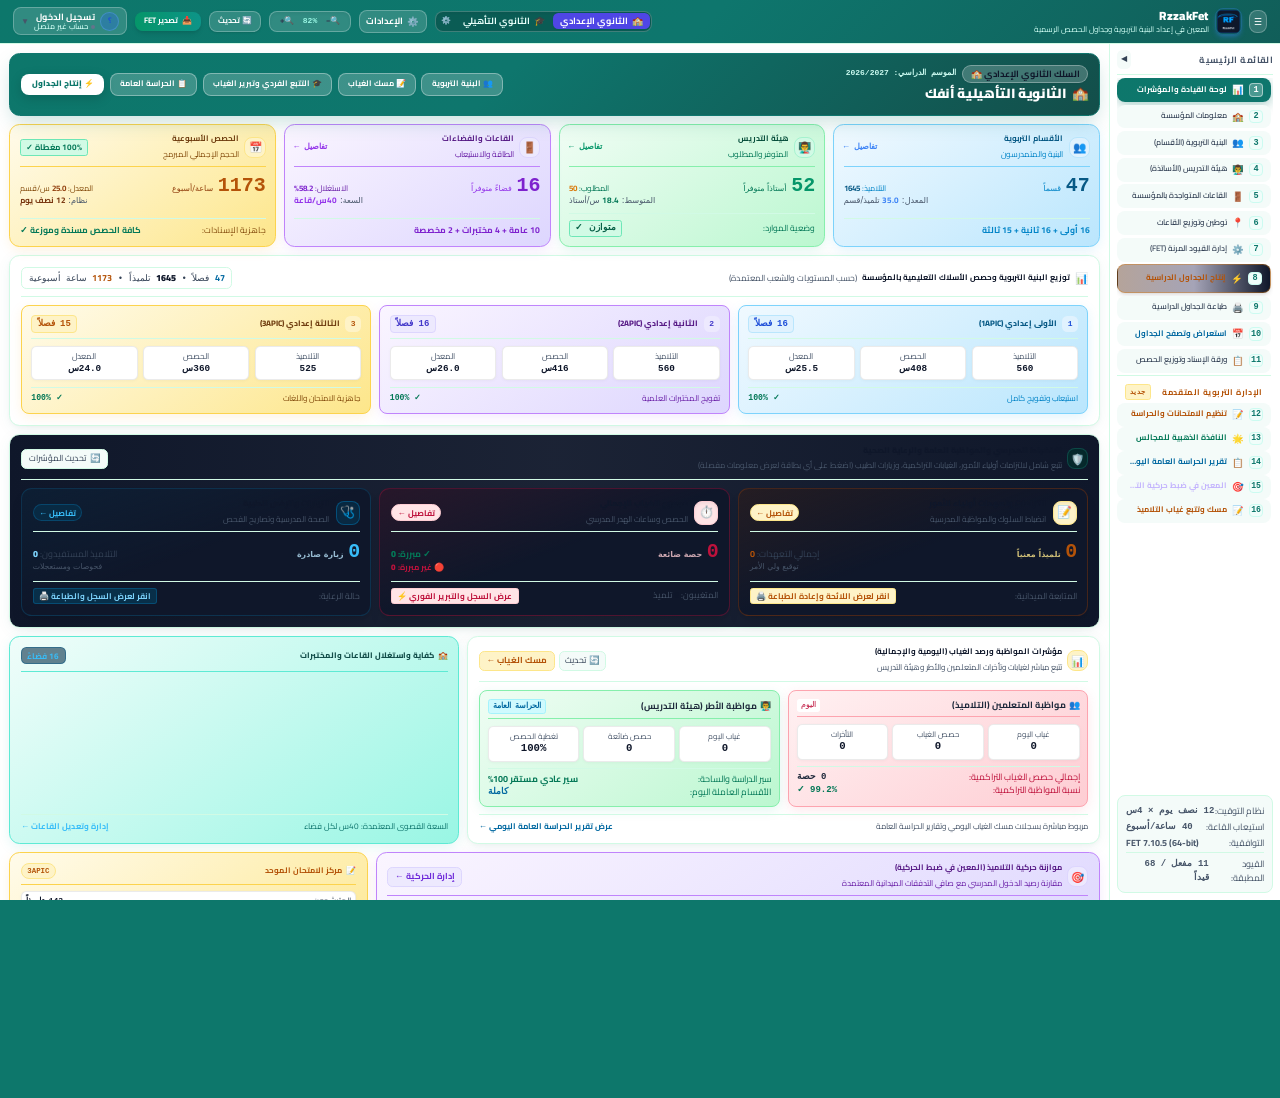
==== commit 5a04339a: "feat: smart dynamic class sessions calculation, master excel xlsx upload support, 23 real Moroccan t" ====
--- a/ui/index.html
+++ b/ui/index.html
@@ -1417,6 +1417,8 @@
       color: #ffffff !important;
     }
 
+        
+
     /* Global Print Immunity: Never print leaked modals or buttons */
     @media print {
       .no-print,
@@ -1448,6 +1450,45 @@
         font-weight: bold !important;
         -webkit-print-color-adjust: exact !important;
         print-color-adjust: exact !important;
+      }
+    }
+
+    /* OMR Attendance Sheet Dedicated Print Styling */
+    @media print {
+      body.print-omr-active {
+        background: #ffffff !important;
+        color: #000000 !important;
+        margin: 0 !important;
+        padding: 0 !important;
+      }
+      body.print-omr-active * {
+        visibility: hidden !important;
+      }
+      body.print-omr-active #omr-print-active-sheet,
+      body.print-omr-active #omr-print-active-sheet * {
+        visibility: visible !important;
+      }
+      body.print-omr-active #omr-print-active-sheet {
+        display: block !important;
+        position: absolute !important;
+        left: 0 !important;
+        top: 0 !important;
+        width: 100% !important;
+        margin: 0 !important;
+        padding: 0 !important;
+        background: #ffffff !important;
+        color: #000000 !important;
+        z-index: 999999999 !important;
+      }
+      body.print-omr-active [id^="modal-"],
+      body.print-omr-active .modal,
+      body.print-omr-active header,
+      body.print-omr-active aside,
+      body.print-omr-active main,
+      body.print-omr-active button,
+      body.print-omr-active .no-print {
+        display: none !important;
+        visibility: hidden !important;
       }
     }
 
@@ -2085,6 +2126,131 @@
                 <span class="text-emerald-400 font-mono font-bold">✓ 100%</span>
               </div>
             </div>
+          </div>
+        </div>
+
+        <!-- ================= 3.5 Executive Discipline, Absence & Healthcare Pillars (أقطاب الانضباط المدرسي والمواظبة والرعاية الصحية) ================= -->
+        <div class="bg-gradient-to-r from-slate-900 via-slate-900/95 to-slate-900 border border-slate-800 rounded-2xl p-4 shadow-xl space-y-3">
+          <div class="flex items-center justify-between border-b border-slate-800 pb-2.5 flex-wrap gap-2">
+            <div class="flex items-center gap-2">
+              <span class="w-8 h-8 rounded-xl bg-teal-950/80 text-teal-300 border border-teal-800/60 flex items-center justify-center text-base shadow-inner">🛡️</span>
+              <div>
+                <span class="text-xs font-black text-white block">الانضباط المدرسي والمواظبة العامة والرعاية الصحية</span>
+                <span class="text-[10px] text-slate-400">تتبع شامل لالتزامات أولياء الأمور، الغيابات التراكمية، وزيارات الطبيب (اضغط على أي بطاقة لعرض معلومات مفصلة)</span>
+              </div>
+            </div>
+            <div class="flex items-center gap-2">
+              <button type="button" onclick="updateDashboardDisciplineKpis(true)" class="text-[10.5px] bg-slate-800 hover:bg-slate-700 text-slate-300 px-2.5 py-1 rounded-lg border border-slate-700 transition cursor-pointer flex items-center gap-1.5" title="تحديث الإحصائيات">
+                <span>🔄</span> <span>تحديث المؤشرات</span>
+              </button>
+            </div>
+          </div>
+
+          <!-- 3 Interactive Cards -->
+          <div class="grid grid-cols-1 md:grid-cols-3 gap-3">
+
+            <!-- Card 1: الالتزامات والتعهدات -->
+            <div onclick="openDashboardPledgesModal()" class="dash-card-kpi bg-gradient-to-br from-amber-950/30 via-slate-900 to-slate-900 border border-amber-900/50 hover:border-amber-500/80 rounded-2xl p-4 shadow-lg flex flex-col justify-between cursor-pointer transition-all duration-200 transform hover:-translate-y-1 hover:shadow-amber-950/30 group" title="اضغط لعرض اللائحة المفصلة لالتزامات وتعهدات أولياء الأمور وإعادة الطباعة">
+              <div>
+                <div class="flex items-center justify-between pb-2 border-b border-slate-800/80">
+                  <div class="flex items-center gap-2.5">
+                    <span class="w-9 h-9 rounded-xl bg-amber-950/80 text-amber-300 border border-amber-700/60 flex items-center justify-center text-lg shadow-inner group-hover:scale-110 transition">📝</span>
+                    <div>
+                      <span class="text-xs font-black text-white block group-hover:text-amber-300 transition">التزامات وتعهدات أولياء الأمور</span>
+                      <span class="text-[10px] text-slate-400">انضباط السلوك والمواظبة المدرسية</span>
+                    </div>
+                  </div>
+                  <span class="text-[10px] text-amber-400 bg-amber-950/80 border border-amber-800/60 px-2 py-0.5 rounded-full font-bold group-hover:bg-amber-900/80 transition">تفاصيل ←</span>
+                </div>
+
+                <div class="mt-3 flex items-baseline justify-between">
+                  <div>
+                    <span class="text-3xl font-black text-amber-400 font-mono tracking-tight" id="dash-kpi-pledges-students">0</span>
+                    <span class="text-xs text-amber-200/80 mr-1 font-sans font-bold">تلميذاً معنياً</span>
+                  </div>
+                  <div class="text-left font-mono">
+                    <div class="text-[11px] text-slate-300">إجمالي التعهدات: <strong id="dash-kpi-pledges-total" class="text-amber-300 font-black">0</strong></div>
+                    <div class="text-[9.5px] text-slate-500 font-sans">توقيع ولي الأمر</div>
+                  </div>
+                </div>
+              </div>
+
+              <div class="mt-3 pt-2 border-t border-slate-800/80 flex items-center justify-between text-[10.5px]">
+                <span class="text-slate-400">المتابعة الميدانية:</span>
+                <span class="px-2 py-0.5 rounded text-[10px] font-bold bg-amber-950 text-amber-300 border border-amber-800/70">
+                  انقر لعرض اللائحة وإعادة الطباعة 🖨️
+                </span>
+              </div>
+            </div>
+
+            <!-- Card 2: مجموع الغياب الإجمالي -->
+            <div onclick="openDashboardAbsencesModal()" class="dash-card-kpi bg-gradient-to-br from-rose-950/30 via-slate-900 to-slate-900 border border-rose-900/50 hover:border-rose-500/80 rounded-2xl p-4 shadow-lg flex flex-col justify-between cursor-pointer transition-all duration-200 transform hover:-translate-y-1 hover:shadow-rose-950/30 group" title="اضغط لعرض السجل العام الشامل وترتيب المتغيبين والتبرير الفوري">
+              <div>
+                <div class="flex items-center justify-between pb-2 border-b border-slate-800/80">
+                  <div class="flex items-center gap-2.5">
+                    <span class="w-9 h-9 rounded-xl bg-rose-950/80 text-rose-300 border border-rose-700/60 flex items-center justify-center text-lg shadow-inner group-hover:scale-110 transition">⏱️</span>
+                    <div>
+                      <span class="text-xs font-black text-white block group-hover:text-rose-300 transition">مجموع الغياب الإجمالي</span>
+                      <span class="text-[10px] text-slate-400">الحصص وساعات الهدر المدرسي</span>
+                    </div>
+                  </div>
+                  <span class="text-[10px] text-rose-400 bg-rose-950/80 border border-rose-800/60 px-2 py-0.5 rounded-full font-bold group-hover:bg-rose-900/80 transition">تفاصيل ←</span>
+                </div>
+
+                <div class="mt-3 flex items-baseline justify-between">
+                  <div>
+                    <span class="text-3xl font-black text-rose-400 font-mono tracking-tight" id="dash-kpi-absences-total">0</span>
+                    <span class="text-xs text-rose-200/80 mr-1 font-sans font-bold">حصة ضائعة</span>
+                  </div>
+                  <div class="text-left font-mono">
+                    <div class="text-[11px] text-emerald-400">✓ مبررة: <strong id="dash-kpi-absences-justified">0</strong></div>
+                    <div class="text-[10px] text-rose-400">🔴 غير مبررة: <strong id="dash-kpi-absences-unjustified">0</strong></div>
+                  </div>
+                </div>
+              </div>
+
+              <div class="mt-3 pt-2 border-t border-slate-800/80 flex items-center justify-between text-[10.5px]">
+                <span class="text-slate-400">المتغيبون: <strong id="dash-kpi-absences-students-count" class="text-white font-mono">0</strong> تلميذ</span>
+                <span class="px-2 py-0.5 rounded text-[10px] font-bold bg-rose-950 text-rose-300 border border-rose-800/70">
+                  عرض السجل والتبرير الفوري ⚡
+                </span>
+              </div>
+            </div>
+
+            <!-- Card 3: الزيارات والرخص الطبية -->
+            <div onclick="openDashboardDoctorVisitsModal()" class="dash-card-kpi bg-gradient-to-br from-sky-950/30 via-slate-900 to-slate-900 border border-sky-900/50 hover:border-sky-500/80 rounded-2xl p-4 shadow-lg flex flex-col justify-between cursor-pointer transition-all duration-200 transform hover:-translate-y-1 hover:shadow-sky-950/30 group" title="اضغط لعرض سجل رخص وزيارات الطبيب والفحوصات الصحية">
+              <div>
+                <div class="flex items-center justify-between pb-2 border-b border-slate-800/80">
+                  <div class="flex items-center gap-2.5">
+                    <span class="w-9 h-9 rounded-xl bg-sky-950/80 text-sky-300 border border-sky-700/60 flex items-center justify-center text-lg shadow-inner group-hover:scale-110 transition">🩺</span>
+                    <div>
+                      <span class="text-xs font-black text-white block group-hover:text-sky-300 transition">الزيارات والرخص الطبية</span>
+                      <span class="text-[10px] text-slate-400">الصحة المدرسية وتصاريح الفحص</span>
+                    </div>
+                  </div>
+                  <span class="text-[10px] text-sky-400 bg-sky-950/80 border border-sky-800/60 px-2 py-0.5 rounded-full font-bold group-hover:bg-sky-900/80 transition">تفاصيل ←</span>
+                </div>
+
+                <div class="mt-3 flex items-baseline justify-between">
+                  <div>
+                    <span class="text-3xl font-black text-sky-400 font-mono tracking-tight" id="dash-kpi-doctor-visits-total">0</span>
+                    <span class="text-xs text-sky-200/80 mr-1 font-sans font-bold">زيارة صادرة</span>
+                  </div>
+                  <div class="text-left font-mono">
+                    <div class="text-[11px] text-slate-300">التلاميذ المستفيدون: <strong id="dash-kpi-doctor-visits-students" class="text-sky-300 font-black">0</strong></div>
+                    <div class="text-[9.5px] text-slate-500 font-sans">فحوصات ومستعجلات</div>
+                  </div>
+                </div>
+              </div>
+
+              <div class="mt-3 pt-2 border-t border-slate-800/80 flex items-center justify-between text-[10.5px]">
+                <span class="text-slate-400">حالة الرعاية:</span>
+                <span class="px-2 py-0.5 rounded text-[10px] font-bold bg-sky-950 text-sky-300 border border-sky-800/70">
+                  انقر لعرض السجل والطباعة 🖨️
+                </span>
+              </div>
+            </div>
+
           </div>
         </div>
 
@@ -3461,6 +3627,10 @@
             <button id="btn-pdf-master" onclick="downloadMasterTablePdf()" class="bg-rose-700 hover:bg-rose-600 text-white border border-rose-600 px-3 py-1 rounded-lg text-xs font-bold shadow flex items-center gap-1 transition hidden">
               <span>📄 تحميل PDF</span>
             </button>
+            <button id="btn-adopt-master-for-attendance" onclick="syncAttendanceWithLatestTimetable()" class="bg-gradient-to-r from-teal-700 to-cyan-700 hover:from-teal-600 hover:to-cyan-600 text-white border border-teal-600 px-3 py-1 rounded-lg text-xs font-extrabold shadow flex items-center gap-1.5 transition cursor-pointer" title="اعتماد هذا الجدول العام لحصص الغياب وإرساله للسيرفر وهواتف الأساتذة">
+              <span>🔄</span>
+              <span>اعتماد الجدول للغياب وإرساله للسيرفر</span>
+            </button>
           </div>
 
         </div>
@@ -3939,8 +4109,11 @@
               <button onclick="generateSurveillanceReport('detailed')" class="bg-gradient-to-r from-cyan-600 to-blue-600 hover:from-cyan-500 hover:to-blue-500 text-white font-black text-xs px-3.5 py-2 rounded-xl shadow-lg transition flex items-center gap-1.5 cursor-pointer" title="النموذج 1: التقرير الإداري اليومي المفصل المعتمد">
                 <span>📄 النموذج 1 (المعتمد المفصل)</span>
               </button>
-              <button onclick="generateSurveillanceReport('field_word')" class="bg-gradient-to-r from-emerald-600 to-teal-600 hover:from-emerald-500 hover:to-teal-500 text-white font-black text-xs px-3.5 py-2 rounded-xl shadow-lg transition flex items-center gap-1.5 cursor-pointer" title="النموذج 2: تقرير القسم الخارجي (نموذج الجداول الميدانية - وورد)">
+              <button onclick="openSurveillanceTemplate2Modal()" class="bg-gradient-to-r from-emerald-600 to-teal-600 hover:from-emerald-500 hover:to-teal-500 text-white font-black text-xs px-3.5 py-2 rounded-xl shadow-lg transition flex items-center gap-1.5 cursor-pointer transform hover:-translate-y-0.5" title="فتح واجهة سجل القسم الخارجي التفاعلية ملء الشاشة (نموذج وورد)">
                 <span>📋 النموذج 2 (سجل القسم الخارجي - وورد)</span>
+              </button>
+              <button type="button" onclick="openOMRSheetModal()" class="bg-gradient-to-r from-teal-700 to-cyan-700 hover:from-teal-600 hover:to-cyan-600 text-white font-bold text-xs px-3.5 py-2 rounded-xl shadow-md transition flex items-center gap-1.5 cursor-pointer">
+                <span>📄 ورقة ضبط الغياب الآلية (OMR / Scan)</span>
               </button>
             </div>
           </div>
@@ -4065,11 +4238,12 @@
                     <th class="p-2 w-36 text-center">حصص وساعات الغياب</th>
                     <th class="p-2 w-48 text-center">التأخرات المرصودة</th>
                     <th class="p-2">المبرر والملاحظات</th>
+                    <th class="p-2 w-44 text-center">الإجراءات</th>
                   </tr>
                 </thead>
                 <tbody id="surv-students-tbody" class="divide-y divide-slate-800/60 font-sans">
                   <tr>
-                    <td colspan="7" class="text-center py-6 text-slate-500 text-xs">
+                    <td colspan="8" class="text-center py-6 text-slate-500 text-xs">
                       لا توجد غيابات أو تأخرات مسجلة للمتعلمين في هذا اليوم حتى الآن (أو انقر على "تحديث اللائحة من مسك الغياب").
                     </td>
                   </tr>
@@ -4631,7 +4805,7 @@
         <div id="att-director-full-header" class="space-y-4">
 
         <!-- Live Wi-Fi Connectivity & Mobile QR Banner -->
-        <div class="bg-gradient-to-l from-slate-900 via-teal-950/40 to-slate-900 border border-teal-700/50 rounded-2xl p-5 shadow-2xl relative overflow-hidden">
+        <div class="bg-gradient-to-l from-slate-900 via-teal-950/40 to-slate-900 border border-teal-700/50 rounded-2xl p-5 shadow-2xl relative overflow-visible">
           <div class="flex flex-col lg:flex-row lg:items-center justify-between gap-4 relative z-10">
             <div class="flex items-center gap-3.5">
               <div class="w-12 h-12 rounded-2xl bg-teal-950 border border-teal-500/60 flex items-center justify-center text-2xl text-teal-400 shadow-inner">
@@ -4673,6 +4847,54 @@
                 <span>📊</span>
                 <span>بطاقات Excel للطباعة</span>
               </button>
+              <!-- 1. الزر الرئيسي المعتمد: تحميل واعتماد الجدول العام من الحاسوب (المكتب) -->
+              <button type="button" onclick="loadMasterTimetableFromDesktop()" class="px-4 py-2 bg-gradient-to-r from-teal-600 to-emerald-600 hover:from-teal-500 hover:to-emerald-500 text-white rounded-xl text-xs font-black transition flex items-center gap-2 cursor-pointer shadow-lg shadow-teal-950/50 transform hover:scale-105 active:scale-95 border border-teal-300/40" title="تحميل واعتماد الجدول العام مباشرة من سطح المكتب (Desktop/RzzakFet/الجدول_العام_لاستعمالات_الزمن_للمدرسين.xlsx) لـ 23 أستاذاً حقيقياً وإرساله للسيرفر">
+                <span class="text-base">🖥️</span>
+                <span>تحميل الجدول العام (من سطح المكتب)</span>
+              </button>
+              <input type="file" id="input-upload-timetable-file" accept=".xml,.fet,.json,.xlsx,.xls" class="hidden" onchange="handleUploadTimetableFile(event)">
+              <button type="button" onclick="document.getElementById('input-upload-timetable-file').click()" class="px-4 py-2 bg-gradient-to-r from-emerald-600 via-teal-600 to-cyan-600 hover:from-emerald-500 hover:to-cyan-500 text-white rounded-xl text-xs font-black transition flex items-center gap-2 cursor-pointer shadow-lg shadow-emerald-950/50 transform hover:scale-105 active:scale-95 border border-emerald-400/40" title="اختيار وتحميل ملف الجدول العام (XML أو FET أو ملفات الجداول) من أي مكان بالحاسوب أو سطح المكتب واعتماده فوراً في حصص الغياب وإرساله للسيرفر">
+                <span class="text-base">📥</span>
+                <span>تحميل واعتماد الجدول العام (من الحاسوب)</span>
+              </button>
+
+              <!-- 2. زر تحيين واعتماد الجدول الحالي وإرساله للسيرفر -->
+              <button type="button" onclick="syncAttendanceWithLatestTimetable()" class="px-3.5 py-1.5 bg-gradient-to-r from-teal-800 to-cyan-800 hover:from-teal-700 hover:to-cyan-700 text-cyan-200 border border-cyan-700/50 rounded-xl text-xs font-bold transition flex items-center gap-1.5 cursor-pointer shadow-md" title="مزامنة واعتماد حصص الأساتذة في هواتفهم والمنظومة مع الجدول العام الحالي وإرسالها للسيرفر">
+                <span>🔄</span>
+                <span>تحيين الجدول الحالي وإرساله للسيرفر</span>
+              </button>
+
+              <!-- 3. زر فتح مجلد الجدول العام على سطح المكتب -->
+              <button type="button" onclick="openMasterTimetableFolder()" class="px-3.5 py-1.5 bg-slate-800 hover:bg-slate-700 text-indigo-300 border border-indigo-700/50 rounded-xl text-xs font-bold transition flex items-center gap-1.5 cursor-pointer shadow-md" title="فتح مجلد الجدول العام (Desktop/RzzakFet/الجدول_العام) في مستكشف ويندوز">
+                <span>📂</span>
+                <span>فتح مجلد الجدول العام</span>
+              </button>
+
+              <!-- 4. قائمة تصدير وحفظ الجدول العام للمدرسين -->
+              <div class="relative inline-block" id="dropdown-master-tt-container">
+                <button type="button" onclick="toggleMasterExportMenu(event)" class="px-3.5 py-1.5 bg-slate-800 hover:bg-slate-700 text-slate-300 border border-slate-700 rounded-xl text-xs font-bold transition flex items-center gap-1.5 cursor-pointer shadow-md" title="تصدير وحفظ ومعاينة الجدول العام للمدرسين">
+                  <span>📤</span>
+                  <span>تصدير وحفظ الجدول للمدرسين ▼</span>
+                </button>
+                <div id="master-export-dropdown-menu" class="hidden absolute right-0 top-full mt-2 w-72 bg-slate-900/98 border border-slate-700 rounded-xl shadow-2xl py-2 z-[9999] text-xs backdrop-blur-md">
+                  <button type="button" onclick="openMasterTimetableFolder(); toggleMasterExportMenu(event);" class="w-full text-right flex items-center gap-2 px-3.5 py-2 hover:bg-slate-800 text-indigo-300 font-bold transition border-b border-slate-800">
+                    <span>📂</span> <span>فتح مجلد الجدول العام على سطح المكتب</span>
+                  </button>
+                  <button type="button" onclick="exportMasterExcelAndOpen(); toggleMasterExportMenu(event);" class="w-full text-right flex items-center gap-2 px-3.5 py-2 hover:bg-slate-800 text-emerald-300 font-bold transition">
+                    <span>📊</span> <span>تصدير Excel وحفظه في مجلد الجدول العام</span>
+                  </button>
+                  <button type="button" onclick="exportMasterPdfAndOpen(); toggleMasterExportMenu(event);" class="w-full text-right flex items-center gap-2 px-3.5 py-2 hover:bg-slate-800 text-rose-300 font-bold transition">
+                    <span>📄</span> <span>تصدير PDF للطباعة وحفظه في المجلد</span>
+                  </button>
+                  <button type="button" onclick="window.open('/export/master_html', '_blank'); toggleMasterExportMenu(event);" class="w-full text-right flex items-center gap-2 px-3.5 py-2 hover:bg-slate-800 text-sky-300 font-bold transition">
+                    <span>🌐</span> <span>تحميل نسخة الويب (HTML)</span>
+                  </button>
+                  <div class="border-t border-slate-800 my-1"></div>
+                  <button type="button" onclick="window.open('/export/master', '_blank'); toggleMasterExportMenu(event);" class="w-full text-right flex items-center gap-2 px-3.5 py-2 hover:bg-slate-800 text-cyan-200 font-bold cursor-pointer transition">
+                    <span>🖨️</span> <span>فتح ومعاينة الجدول العام الكامل</span>
+                  </button>
+                </div>
+              </div>
             </div>
           </div>
         </div>
@@ -4725,7 +4947,10 @@
 
         <!-- Subtabs Navigation -->
         <div class="flex flex-wrap items-center gap-2 border-b border-slate-800 pb-2">
-          <button type="button" onclick="setAttDirectorTab('live')" id="att-subtab-btn-live" class="px-4 py-2 rounded-xl text-xs font-bold transition cursor-pointer bg-teal-600 text-white shadow">
+          <button type="button" onclick="openOMRSheetModal()" class="px-3.5 py-1.5 rounded-xl font-bold text-xs bg-gradient-to-r from-teal-700 to-cyan-700 hover:from-teal-600 hover:to-cyan-600 text-white shadow-md transition flex items-center gap-1.5 cursor-pointer">
+              <span>📄 ورقة ضبط الغياب (OMR / Scan)</span>
+            </button>
+            <button type="button" onclick="setAttDirectorTab('live')" id="att-subtab-btn-live" class="px-4 py-2 rounded-xl text-xs font-bold transition cursor-pointer bg-teal-600 text-white shadow">
             📊 مصفوفة مسك الحصص اللحظية
           </button>
           <button type="button" onclick="setAttDirectorTab('students')" id="att-subtab-btn-students" class="px-4 py-2 rounded-xl text-xs font-bold transition cursor-pointer bg-slate-850 text-slate-300 hover:text-white hover:bg-slate-800">
@@ -4815,6 +5040,10 @@
 
               <!-- Top Action Buttons for Printing & Direct Recording -->
               <div class="flex flex-wrap items-center gap-2">
+                <button type="button" onclick="openEntryPassModal()" class="px-3.5 py-1.5 bg-blue-700 hover:bg-blue-600 text-white rounded-xl text-xs font-bold transition flex items-center gap-1.5 cursor-pointer shadow" title="إصدار ورقة السماح بالدخول">
+                  <span>🎫</span>
+                  <span>ورقة السماح بالدخول</span>
+                </button>
                 <button type="button" onclick="openDoctorVisitModal()" class="px-3.5 py-1.5 bg-sky-700 hover:bg-sky-600 text-white rounded-xl text-xs font-bold transition flex items-center gap-1.5 cursor-pointer shadow">
                   <span>🩺</span>
                   <span>ورقة زيارة الطبيب</span>
@@ -4872,6 +5101,10 @@
                 </p>
               </div>
               <div class="flex items-center gap-2">
+                <button type="button" onclick="syncInstitutionTeachersToAttendance()" class="px-3 py-1.5 bg-cyan-700 hover:bg-cyan-600 text-white rounded-xl text-xs font-bold transition flex items-center gap-1.5 cursor-pointer shadow" title="اعتماد ومزامنة أساتذة المؤسسة الـ 23 وإعداد أرقام الدخول لهم فورياً">
+                  <span>🔄</span>
+                  <span>اعتماد أساتذة المؤسسة (23 أستاذاً)</span>
+                </button>
                 <button type="button" onclick="regenerateAllTeacherPins()" class="px-3 py-1.5 bg-slate-800 hover:bg-slate-700 text-amber-300 border border-amber-800/60 rounded-xl text-xs font-bold transition flex items-center gap-1.5 cursor-pointer">
                   <span>🎲</span>
                   <span>توليد أرقام عشوائية للجميع</span>
@@ -6005,6 +6238,307 @@
   </div>
 
 
+    <!-- ================= MODAL: OMR ATTENDANCE SHEET & SCANNER (ورقة ضبط الغياب الآلية OMR) ================= -->
+  <div id="modal-omr-attendance-sheet" class="fixed inset-0 bg-slate-950/95 z-50 hidden flex-col backdrop-blur-md overflow-hidden text-slate-900" dir="rtl">
+    <style>
+      /* إعدادات ورقة الغياب A4 OMR */
+      .omr-sheet-wrapper {
+        width: 200mm;
+        min-height: 285mm;
+        background: white;
+        margin: 0 auto;
+        padding: 5mm 7mm;
+        border: 1px solid #cbd5e1;
+        box-shadow: 0 4px 6px -1px rgba(0,0,0,0.1);
+        position: relative;
+        color: #000 !important;
+        font-family: 'Segoe UI', Tahoma, Arial, sans-serif;
+      }
+      .omr-mark {
+        position: absolute;
+        width: 7.5mm;
+        height: 7.5mm;
+        background: #000 !important;
+      }
+      .omr-mark-tl { top: 3.5mm; right: 3.5mm; }
+      .omr-mark-tr { top: 3.5mm; left: 3.5mm; }
+      .omr-mark-bl { bottom: 3.5mm; right: 3.5mm; }
+      .omr-mark-br { bottom: 3.5mm; left: 3.5mm; }
+      .omr-header {
+        display: flex;
+        justify-content: space-between;
+        align-items: center;
+        border-bottom: 2px solid #000;
+        padding-bottom: 4px;
+        margin-bottom: 4px;
+        padding-right: 25px;
+        padding-left: 25px;
+      }
+      .omr-header-info { text-align: right; }
+      .omr-header-info h2 { margin: 0; font-size: 11px; font-weight: 800; color: #000; }
+      .omr-header-info h1 { margin: 2px 0; font-size: 13px; font-weight: 900; color: #000; }
+      .omr-header-info p { margin: 0; font-size: 9.5px; color: #334155; }
+      .omr-class-card {
+        border: 1.5px solid #000;
+        border-radius: 4px;
+        padding: 2px 10px;
+        text-align: center;
+        background: #f8fafc;
+      }
+      .omr-class-card .title { font-size: 8.5px; color: #475569; display: block; }
+      .omr-class-card .name { font-size: 13px; font-weight: 900; color: #000; }
+      .omr-qr-placeholder {
+        width: 44px;
+        height: 44px;
+        border: 1.5px solid #000;
+        display: flex;
+        align-items: center;
+        justify-content: center;
+        font-size: 7.5px;
+        font-weight: bold;
+        text-align: center;
+        background: #f8fafc;
+        color: #000;
+      }
+      table.omr-table {
+        width: 100%;
+        border-collapse: collapse;
+        font-size: 8px;
+        text-align: center;
+      }
+      table.omr-table th, table.omr-table td {
+        border: 1.1px solid #1e293b !important;
+        padding: 1px 0;
+        height: 15.5px;
+        color: #000 !important;
+      }
+      table.omr-table th.day-title {
+        font-size: 9.5px;
+        font-weight: 900;
+        padding: 2px 0;
+        background-color: #f1f5f9 !important;
+      }
+      .omr-cell-box {
+        width: 19px;
+        height: 14.5px;
+        margin: 0 auto;
+        border: none !important;
+        display: flex;
+        align-items: center;
+        justify-content: center;
+        font-size: 8px;
+        font-weight: 800;
+        color: #0f172a;
+        cursor: pointer;
+        user-select: none;
+        transition: all 0.1s ease;
+      }
+      .omr-cell-box.marked {
+        border: none !important;
+        background-color: #334155 !important;
+        color: #ffffff !important;
+      }
+      .omr-cell-box.blocked {
+        background-color: #e2e8f0 !important;
+        border: none !important;
+        cursor: not-allowed;
+      }
+      .omr-footer {
+        display: flex;
+        justify-content: space-between;
+        align-items: center;
+        border-top: 1px solid #000;
+        padding-top: 3px;
+        margin-top: 4px;
+        font-size: 8px;
+        padding-right: 25px;
+        padding-left: 25px;
+        color: #000;
+      }
+    </style>
+
+    <!-- Top Control Bar (Toolbar) -->
+    <div class="bg-slate-900 border-b border-slate-700/80 p-3 px-5 flex flex-wrap items-center justify-between gap-3 text-white shadow-lg no-print flex-shrink-0">
+      <div class="flex items-center gap-2.5">
+        <span class="text-2xl p-1.5 bg-teal-950 text-teal-300 rounded-xl border border-teal-500/40">📄</span>
+        <div>
+          <h2 class="text-sm font-black text-teal-300">ورقة ضبط الغياب الآلية (OMR - قارئ الورق الذكي)</h2>
+          <p class="text-[10.5px] text-slate-400">توليد ورقة الغياب حسب الجداول الدراسية وقراءتها آلياً بالماسح الضوئي</p>
+        </div>
+      </div>
+
+      <!-- Selectors -->
+      <div class="flex flex-wrap items-center gap-2">
+        <!-- Class Selector -->
+        <div class="flex items-center gap-1 bg-slate-800/90 border border-slate-700 rounded-lg px-2.5 py-1">
+          <span class="text-[11px] text-slate-300 font-bold">القسم:</span>
+          <select id="omr-class-select" onchange="loadOMRSheetData()" class="bg-transparent border-0 text-white font-bold text-xs outline-none cursor-pointer">
+            <!-- Populated dynamically -->
+          </select>
+        </div>
+
+        <!-- Mode Selector -->
+        <div class="flex items-center gap-1 bg-slate-800/90 border border-slate-700 rounded-lg px-2.5 py-1">
+          <span class="text-[11px] text-slate-300 font-bold">نوع الورقة:</span>
+          <select id="omr-mode-select" onchange="onOMRModeChange()" class="bg-transparent border-0 text-white font-bold text-xs outline-none cursor-pointer">
+            <option value="3days_1">📅 نصف أسبوعية: الإثنين - الثلاثاء - الأربعاء (24 حصة)</option>
+            <option value="3days_2">📅 نصف أسبوعية: الخميس - الجمعة - السبت (24 حصة)</option>
+            <option value="daily">📆 يومية: حصص اليوم الواحد (8 حصص)</option>
+          </select>
+        </div>
+
+        <!-- Day Selector (Visible only in daily mode) -->
+        <div id="omr-day-select-container" class="hidden flex items-center gap-1 bg-slate-800/90 border border-slate-700 rounded-lg px-2 py-1">
+          <span class="text-[11px] text-slate-300 font-bold">اليوم:</span>
+          <select id="omr-day-select" onchange="loadOMRSheetData()" class="bg-transparent border-0 text-white font-bold text-xs outline-none cursor-pointer">
+            <option value="الاثنين">الإثنين</option>
+            <option value="الثلاثاء">الثلاثاء</option>
+            <option value="الاربعاء">الأربعاء</option>
+            <option value="الخميس">الخميس</option>
+            <option value="الجمعة">الجمعة</option>
+            <option value="السبت">السبت</option>
+          </select>
+        </div>
+
+        <!-- Week Number -->
+        <div class="flex items-center gap-1 bg-slate-800/90 border border-slate-700 rounded-lg px-2 py-1">
+          <span class="text-[11px] text-slate-300 font-bold">الأسبوع:</span>
+          <input type="number" id="omr-week-no" value="12" min="1" max="36" class="w-12 bg-transparent border-0 text-center text-white font-bold text-xs outline-none" onchange="onOMRHeaderInputChange()">
+        </div>
+
+        <!-- Date -->
+        <div class="flex items-center gap-1 bg-slate-800/90 border border-slate-700 rounded-lg px-2 py-1">
+          <span class="text-[11px] text-slate-300 font-bold">التاريخ:</span>
+          <input type="date" id="omr-date-input" class="bg-transparent border-0 text-white font-bold text-xs outline-none" onchange="onOMRHeaderInputChange()">
+        </div>
+      </div>
+
+      <!-- Actions -->
+      <div class="flex items-center gap-2">
+        <button type="button" onclick="fillRandomOMR()" class="bg-amber-600 hover:bg-amber-500 text-white font-bold text-xs px-2.5 py-1.5 rounded-lg transition shadow-sm cursor-pointer" title="وضع علامات تجريبية عشوائية">
+          🎲 تجربة عشوائية
+        </button>
+        <button type="button" onclick="clearAllOMR()" class="bg-slate-700 hover:bg-slate-600 text-slate-200 font-bold text-xs px-2.5 py-1.5 rounded-lg transition shadow-sm cursor-pointer" title="مسح كافة العلامات">
+          🧹 مسح
+        </button>
+        <button type="button" onclick="toggleOMRScannerPanel()" id="btn-toggle-omr-scanner" class="bg-indigo-600 hover:bg-indigo-500 text-white font-bold text-xs px-3 py-1.5 rounded-lg transition shadow-sm flex items-center gap-1 cursor-pointer">
+          📷 الماسح الضوئي (Scanner)
+        </button>
+        <button type="button" onclick="saveOMRAttendanceToApp()" class="bg-emerald-600 hover:bg-emerald-500 text-white font-bold text-xs px-3 py-1.5 rounded-lg transition shadow-sm flex items-center gap-1 cursor-pointer">
+          💾 اعتماد وحفظ الغياب
+        </button>
+        <button type="button" onclick="printOMRSheet()" class="bg-cyan-600 hover:bg-cyan-500 text-white font-bold text-xs px-3 py-1.5 rounded-lg transition shadow-sm flex items-center gap-1 cursor-pointer" title="طباعة مباشرة A4">
+          🖨️ طباعة الورقة A4
+        </button>
+        <button type="button" onclick="openOMRInExternalBrowser()" class="bg-slate-700 hover:bg-slate-600 text-slate-200 font-bold text-xs px-2.5 py-1.5 rounded-lg transition shadow-sm flex items-center gap-1 cursor-pointer" title="معاينة وطباعة في متصفح خارجي (Edge / Chrome)">
+          🌐 فتح بالمتصفح
+        </button>
+        <button type="button" onclick="closeOMRModal()" class="bg-rose-900/80 hover:bg-rose-800 text-rose-200 font-bold text-xs px-2.5 py-1.5 rounded-lg transition cursor-pointer">
+          ✕
+        </button>
+      </div>
+    </div>
+
+    <!-- Body Content: Scrollable Canvas & Printable Paper Sheet -->
+    <div class="flex-1 overflow-y-auto p-4 flex flex-col items-center bg-slate-950/80 space-y-4">
+
+      <!-- Scanner Panel (Collapsible) -->
+      <div id="omr-scanner-panel" class="w-full max-w-[950px] bg-white border border-slate-300 rounded-xl p-4 shadow-xl no-print hidden">
+        <div class="flex items-center justify-between border-b pb-2 mb-3">
+          <div class="flex items-center gap-2">
+            <span class="text-lg">📷</span>
+            <h3 class="font-black text-slate-900 text-sm">قراءة ورقة الغياب المصورة أو المسحوبة عبر الماسح (OMR Reader)</h3>
+          </div>
+          <button type="button" onclick="toggleOMRScannerPanel()" class="text-slate-400 hover:text-slate-700 font-bold text-xs">✕ إخفاء الماسح</button>
+        </div>
+
+        <p class="text-xs text-slate-600 leading-relaxed mb-3">
+          ارفع صورة واضحة للورقة (JPG / PNG) أو ملف PDF ممسوح. إذا كانت الصورة مائلة، انقر على مراكز الزوايا الأربع للشبكة وفق الترتيب، ثم اضغط «تحليل الغياب». يقوم النظام بتحليل نسبة الحبر والتظليل ومقارنتها بالحبر الطبيعي لأرقام التلاميذ، ثم يُظهر الغيابات المكتشفة مع إمكانية مراجعتها وحفظها مباشرة في قاعدة البيانات.
+        </p>
+
+        <div class="flex flex-wrap items-center gap-2 mb-3">
+          <input type="file" id="omrScanFile" accept="image/*,application/pdf,.pdf" class="text-xs bg-slate-50 border border-slate-300 rounded-lg p-1.5 cursor-pointer max-w-xs">
+          <button type="button" id="omrResetPoints" onclick="resetOMRPoints()" disabled class="bg-slate-700 hover:bg-slate-800 text-white font-bold text-xs px-3 py-1.5 rounded-lg disabled:opacity-40 disabled:cursor-not-allowed">
+            ↺ إعادة تحديد الزوايا
+          </button>
+          <button type="button" id="omrAnalyzeScan" onclick="analyzeOMRScan()" disabled class="bg-indigo-700 hover:bg-indigo-800 text-white font-bold text-xs px-3 py-1.5 rounded-lg disabled:opacity-40 disabled:cursor-not-allowed flex items-center gap-1">
+            🔍 تحليل الغياب
+          </button>
+          <button type="button" id="omrApplyScan" onclick="applyOMRScanToGrid()" disabled class="bg-emerald-700 hover:bg-emerald-800 text-white font-bold text-xs px-3 py-1.5 rounded-lg disabled:opacity-40 disabled:cursor-not-allowed flex items-center gap-1">
+            ✓ نقل النتائج إلى الجدول
+          </button>
+          <button type="button" id="omrExportCsv" onclick="exportOMRCsv()" disabled class="bg-sky-700 hover:bg-sky-800 text-white font-bold text-xs px-3 py-1.5 rounded-lg disabled:opacity-40 disabled:cursor-not-allowed flex items-center gap-1">
+            ⬇ تصدير CSV
+          </button>
+          <button type="button" id="omrSaveDirect" onclick="saveOMRAttendanceToApp()" disabled class="bg-rose-700 hover:bg-rose-800 text-white font-bold text-xs px-3.5 py-1.5 rounded-lg disabled:opacity-40 disabled:cursor-not-allowed flex items-center gap-1 shadow-sm">
+            💾 حفظ واعتماد الغياب بالتطبيق
+          </button>
+        </div>
+
+        <div class="flex items-center gap-3 text-xs text-slate-700 mb-2 bg-slate-50 p-2 rounded-lg border border-slate-200">
+          <span>حساسية التعرف:</span>
+          <input type="range" id="omrScanSensitivity" min="5" max="35" value="15" class="w-40 cursor-pointer" oninput="document.getElementById('omrSensitivityValue').innerText=this.value">
+          <span id="omrSensitivityValue" class="font-bold font-mono text-indigo-700">15</span>%
+          <span class="text-[11px] text-slate-500">(عتبة زيادة السواد فوق مستوى الأرقام الطبيعية. خفض القيمة يزيد الحساسية للعلامات الخفيفة).</span>
+        </div>
+
+        <div id="omrScanStatus" class="font-bold text-xs text-sky-800 p-2 bg-sky-50 rounded border border-sky-200 mb-2">
+          لم يتم تحميل أي ورقة مصورة بعد. قم باختيار صورة الورقة أو ملف PDF.
+        </div>
+
+        <div id="omrScanView" class="max-h-[500px] overflow-auto bg-slate-100 rounded-lg border border-slate-300 p-2 hidden">
+          <canvas id="omrScanCanvas" class="block max-w-full h-auto mx-auto cursor-crosshair border border-slate-400"></canvas>
+        </div>
+
+        <div id="omrScanResults" class="mt-3 max-h-[260px] overflow-auto"></div>
+      </div>
+
+      <!-- Paper Sheet Container (A4 Printable Area) -->
+      <div id="omr-paper-render-container" class="w-full flex justify-center py-2">
+        <!-- Sheet injected here -->
+      </div>
+
+    </div>
+  </div>
+
+<!-- ================= MODAL: SURVEILLANCE TEMPLATE 2 (سجل القسم الخارجي - ملء الشاشة) ================= -->
+  <div id="modal-surveillance-template2" class="fixed inset-0 bg-slate-950/95 z-50 hidden flex-col backdrop-blur-md">
+    <!-- Top Modal Header Bar -->
+    <div class="bg-slate-900 border-b border-slate-800 px-6 py-3 flex items-center justify-between shadow-xl flex-shrink-0 z-10">
+      <div class="flex items-center gap-3">
+        <span class="text-2xl p-2 bg-emerald-950 text-emerald-400 rounded-xl border border-emerald-800 shadow-inner">📋</span>
+        <div>
+          <h2 class="font-black text-sm text-white">التقرير اليومي للقسم الخارجي — نموذج سجل الحراسة العامة (النموذج 2)</h2>
+          <p class="text-[11px] text-slate-400">واجهة تفاعلية كاملة معبأة تلقائياً من معطيات المؤسسة، البنية التربوية، وجداول الحصص ومسك الغياب</p>
+        </div>
+      </div>
+      <div class="flex items-center gap-2">
+        <button type="button" onclick="saveSurveillanceTemplate2Report()" class="bg-gradient-to-r from-blue-600 to-indigo-600 hover:from-blue-500 hover:to-indigo-500 text-white font-black text-xs px-3.5 py-2 rounded-xl shadow-lg transition flex items-center gap-1.5 cursor-pointer transform hover:-translate-y-0.5" title="حفظ التقرير كملف PDF في مجلد التقارير اليومية على سطح المكتب">
+          <span>📄 حفظ كـ PDF</span>
+        </button>
+        <button type="button" onclick="printModalSurveillanceTemplate2()" class="bg-gradient-to-r from-emerald-600 to-teal-600 hover:from-emerald-500 hover:to-teal-500 text-white font-black text-xs px-3.5 py-2 rounded-xl shadow-lg transition flex items-center gap-1.5 cursor-pointer transform hover:-translate-y-0.5" title="طباعة نسختين في ورقة A4 واحدة وحفظ PDF تلقائياً">
+          <span>🖨️ طباعة نسختين (A4)</span>
+        </button>
+        <button type="button" onclick="openSurveillanceReportsFolder()" class="bg-slate-800 hover:bg-slate-700 text-slate-200 font-bold text-xs px-3 py-2 rounded-xl border border-slate-700 transition flex items-center gap-1.5 cursor-pointer" title="فتح مجلد تقارير اليومية المحفوظة بصيغة PDF على سطح المكتب">
+          <span>📂 مجلد التقارير</span>
+        </button>
+        <button type="button" onclick="openSurveillanceTemplate2Modal()" class="bg-slate-800 hover:bg-slate-700 text-slate-200 font-bold text-xs px-3 py-2 rounded-xl border border-slate-700 transition flex items-center gap-1 cursor-pointer" title="إعادة جلب وتحديث المعطيات التلقائية">
+          <span>🔄 تحديث</span>
+        </button>
+        <button type="button" onclick="closeSurveillanceTemplate2Modal()" class="bg-rose-900/80 hover:bg-rose-800 text-rose-200 font-bold text-xs px-3 py-2 rounded-xl border border-rose-700/60 transition cursor-pointer">
+          <span>✕ إغلاق</span>
+        </button>
+      </div>
+    </div>
+
+    <!-- Scrollable Workspace containing the white sheet of paper -->
+    <div class="flex-1 overflow-y-auto p-4 md:p-8 flex justify-center bg-slate-950">
+      <div id="surv2-paper-container" class="w-full max-w-4xl bg-white text-black p-6 md:p-8 rounded-xl shadow-2xl border border-slate-300 font-sans text-[10px]" dir="rtl">
+        <!-- Live Form Content dynamically populated in JS -->
+      </div>
+    </div>
+  </div>
+
   <!-- MODAL: SURVEILLANCE ADD STUDENT ABSENCE (تسجيل غياب أو تأخر متعلم من الحراسة العامة) -->
   <div id="modal-surveillance-add-student-absence" class="fixed inset-0 bg-black/80 flex items-center justify-center p-4 z-50 hidden backdrop-blur-sm">
     <div class="bg-slate-900 border border-emerald-600/70 rounded-2xl p-5 w-full max-w-lg shadow-2xl space-y-4 max-h-[92vh] flex flex-col">
@@ -6167,18 +6701,36 @@
   <!-- APPLICATION LOGIC SCRIPT -->
   <script>
     // Global Modal Utilities
-    function openModal(id) {
-      const el = document.getElementById(id);
+    function escapeJsStr(str) {
+      if (str === null || str === undefined) return '';
+      return String(str).replace(/\\/g, '\\\\').replace(/'/g, "\\'").replace(/"/g, '&quot;');
+    }
+    window.escapeJsStr = escapeJsStr;
+
+    function escapeHtml(str) {
+      if (str === null || str === undefined) return '';
+      return String(str)
+        .replace(/&/g, '&amp;')
+        .replace(/</g, '&lt;')
+        .replace(/>/g, '&gt;')
+        .replace(/"/g, '&quot;')
+        .replace(/'/g, '&#39;');
+    }
+    window.escapeHtml = escapeHtml;
+
+    function openModal(idOrEl) {
+      const el = typeof idOrEl === 'string' ? document.getElementById(idOrEl) : idOrEl;
       if (el) {
         el.classList.remove('hidden');
+        el.style.removeProperty('display');
         el.style.display = 'flex';
       }
     }
-    function closeModal(id) {
-      const el = document.getElementById(id);
+    function closeModal(idOrEl) {
+      const el = typeof idOrEl === 'string' ? document.getElementById(idOrEl) : idOrEl;
       if (el) {
         el.classList.add('hidden');
-        el.style.display = 'none';
+        el.style.removeProperty('display');
       }
     }
     window.openModal = openModal;
@@ -9401,6 +9953,7 @@
 
         const dateBadge = document.getElementById('dash-att-today-date-badge');
         if (dateBadge) dateBadge.textContent = `${dayName} ${dateStr}`;
+        if (typeof updateDashboardDisciplineKpis === 'function') updateDashboardDisciplineKpis();
 
         // 1. Fetch Today's Student Absences & Lateness from daily surveillance / attendance
         try {
@@ -9487,6 +10040,11 @@
       // Pre-warm attendance tab and cache classes in background
       if (typeof initAttendanceTab === 'function') {
         initAttendanceTab().catch(e => console.warn("Background attendance tab init:", e));
+      }
+      if (typeof fetchAttendanceDbFromServer === 'function') {
+        fetchAttendanceDbFromServer().then(() => {
+          if (typeof updateDashboardDisciplineKpis === 'function') updateDashboardDisciplineKpis();
+        }).catch(e => console.warn("Background attendance db fetch notice:", e));
       }
 
       // Instant baseline for Dashboard Mobility KPIs & Sidebar Badge
@@ -11681,11 +12239,19 @@
     }
 
     function downloadMasterTableExcel() {
-      window.location.href = '/export/master_excel';
+      if (typeof exportMasterExcelAndOpen === 'function') {
+        exportMasterExcelAndOpen();
+      } else {
+        window.location.href = '/export/master_excel';
+      }
     }
 
     function downloadMasterTablePdf() {
-      window.location.href = '/export/master_pdf';
+      if (typeof exportMasterPdfAndOpen === 'function') {
+        exportMasterPdfAndOpen();
+      } else {
+        window.location.href = '/export/master_pdf';
+      }
     }
 
     function updateTargetDropdownOptions() {
@@ -14885,7 +15451,7 @@
       const badge = document.getElementById('surv-students-count-badge');
 
       if (tbody) {
-        tbody.innerHTML = `<tr><td colspan="7" class="text-center py-4 text-slate-400 text-xs animate-pulse">جاري جلب معطيات غيابات وتأخرات المتعلمين من مسك الغياب...</td></tr>`;
+        tbody.innerHTML = `<tr><td colspan="8" class="text-center py-4 text-slate-400 text-xs animate-pulse">جاري جلب معطيات غيابات وتأخرات المتعلمين من مسك الغياب...</td></tr>`;
       }
 
       try {
@@ -14905,17 +15471,24 @@
           if (lateInp && json.total_late_students !== undefined) {
             lateInp.value = json.total_late_students;
           }
-          renderSurveillanceStudentsTable();
+          try {
+            renderSurveillanceStudentsTable();
+          } catch (rErr) {
+            console.error("renderSurveillanceStudentsTable error:", rErr);
+            if (tbody) {
+              tbody.innerHTML = `<tr><td colspan="8" class="text-center py-4 text-amber-400 text-xs">خطأ في عرض الجدول: ${escapeHtml(rErr.message)}</td></tr>`;
+            }
+          }
         } else {
           currentSurveillanceStudentsAttendance = [];
           if (tbody) {
-            tbody.innerHTML = `<tr><td colspan="7" class="text-center py-4 text-rose-400 text-xs">${json.error || 'فشل جلب المعطيات'}</td></tr>`;
+            tbody.innerHTML = `<tr><td colspan="8" class="text-center py-4 text-rose-400 text-xs">${escapeHtml(json.error || 'فشل جلب المعطيات')}</td></tr>`;
           }
         }
       } catch (err) {
         console.error("fetchDailyStudentsAttendance error:", err);
         if (tbody) {
-          tbody.innerHTML = `<tr><td colspan="7" class="text-center py-4 text-slate-500 text-xs">تعذر الاتصال بخادم مسك الغياب</td></tr>`;
+          tbody.innerHTML = `<tr><td colspan="8" class="text-center py-4 text-slate-500 text-xs">تعذر الاتصال بخادم مسك الغياب</td></tr>`;
         }
       }
     }
@@ -14936,7 +15509,7 @@
       if (filtered.length === 0) {
         tbody.innerHTML = `
           <tr>
-            <td colspan="7" class="text-center py-6 text-slate-500 text-xs">
+            <td colspan="8" class="text-center py-6 text-slate-500 text-xs">
               ${q ? 'لا توجد نتائج مطابقة للبحث' : 'لم تسجل أي غيابات أو تأخرات للمتعلمين في هذا اليوم حتى الآن (سير عادي 100%) ✓'}
             </td>
           </tr>
@@ -14964,6 +15537,9 @@
           : (s.absent_sessions_count > 0 ? `<span class="inline-block px-1.5 py-0.5 rounded bg-rose-950 text-rose-400 border border-rose-800 text-[10px] ml-1">غير مبرر</span>` : '');
 
         const reasonsText = s.reasons && s.reasons.length ? `<span class="text-slate-400 text-[11px]">${s.reasons.join(' | ')}</span>` : '<span class="text-slate-500 text-[10px]">-</span>';
+
+        const dInput = document.getElementById('surv-date-input');
+        const rowDate = dInput ? dInput.value : (typeof currentDirectorDate !== 'undefined' ? currentDirectorDate : new Date().toISOString().split('T')[0]);
 
         return `
           <tr class="hover:bg-slate-800/40 transition">
@@ -14974,10 +15550,181 @@
             <td class="p-2 text-center">${absBadge}</td>
             <td class="p-2 text-center">${lateBadge}</td>
             <td class="p-2 text-xs">${justBadge} ${reasonsText}</td>
+            <td class="p-2 text-center">
+              <div class="inline-flex items-center gap-1.5 justify-center">
+                <button type="button" 
+                        onclick="cancelStudentAbsenceConfirm('${escapeJsStr(s.id)}', '${escapeJsStr(s.class_name)}', '${escapeJsStr(rowDate)}', '${escapeJsStr(s.full_name)}', '${escapeJsStr(s.massar_code || '')}')" 
+                        class="px-2.5 py-1 bg-rose-950/90 hover:bg-rose-900 text-rose-200 border border-rose-700/80 hover:border-rose-500 rounded-lg text-xs font-bold transition flex items-center gap-1 shadow cursor-pointer transform hover:scale-105" 
+                        title="إلغاء وحذف الغياب في حالة الخطأ ومسحه نهائياً من قاعدة بيانات التلميذ">
+                  <span>❌</span>
+                  <span>إلغاء الغياب</span>
+                </button>
+                <button type="button" 
+                        onclick="inspectStudent('${escapeJsStr(s.id)}', '${escapeJsStr(s.class_name)}')" 
+                        class="px-2 py-1 bg-slate-800 hover:bg-slate-700 text-teal-300 border border-slate-700 rounded-lg text-xs font-bold transition cursor-pointer" 
+                        title="معاينة بطاقة التلميذ">
+                  🪪
+                </button>
+              </div>
+            </td>
           </tr>
         `;
       }).join('');
     }
+
+
+    // ================= CANCEL STUDENT ABSENCE (إلغاء وحذف الغياب في حالة الخطأ) =================
+    async function cancelStudentAbsenceConfirm(studentId, classCode, dateStr, studentName, massarCode) {
+      const curDate = dateStr || document.getElementById('surv-date-input')?.value || (typeof currentDirectorDate !== 'undefined' ? currentDirectorDate : new Date().toISOString().split('T')[0]);
+      const safeName = studentName || studentId;
+      const safeCls = classCode || '';
+
+      const confirmMsg = `⚠️ تأكيد إلغاء وحذف الغياب (في حالة الخطأ):
+
+هل ترغب بالفعل في إلغاء غياب المتعلم(ة):
+« ${safeName} » (${safeCls})
+ليوم: ${curDate}
+
+سيتم مسح الغياب نهائياً من قاعدة بيانات التلميذ وسجلات الحصص وتحديث كافة الإحصائيات فورياً.`;
+
+      if (!confirm(confirmMsg)) return;
+
+      try {
+        showToast('جاري إلغاء ومسح الغياب من قاعدة البيانات...', 'info');
+        const res = await fetch('/api/attendance/cancel_student_absence', {
+          method: 'POST',
+          headers: { 'Content-Type': 'application/json' },
+          body: JSON.stringify({
+            student_id: studentId,
+            class_code: classCode,
+            date: curDate,
+            massar_code: massarCode,
+            student_name: studentName
+          })
+        });
+        const data = await res.json();
+        if (data && data.success) {
+          showToast(`تم بنجاح إلغاء وحذف غياب ${safeName} ومسحه من قاعدة البيانات ✓`, 'success');
+
+          // Update in-memory directorDb
+          removeStudentFromDirectorDbSessions(studentId, massarCode, classCode, curDate);
+
+          // Refresh surveillance table
+          if (typeof fetchDailyStudentsAttendance === 'function') {
+            await fetchDailyStudentsAttendance();
+          }
+
+          // Refresh dashboard KPIs
+          if (typeof updateDashboardDisciplineKpis === 'function') {
+            updateDashboardDisciplineKpis(true);
+          }
+          if (typeof updateDashboardAttendanceMetrics === 'function') {
+            updateDashboardAttendanceMetrics();
+          }
+
+          // If student card modal is open, refresh it
+          const cardModal = document.getElementById('modal-att-student-card');
+          if (cardModal && !cardModal.classList.contains('hidden')) {
+            if (typeof inspectStudent === 'function') {
+              inspectStudent(studentId, classCode);
+            }
+          }
+        } else {
+          showToast(data.error || 'تعذر إلغاء الغياب من الخادم', 'error');
+        }
+      } catch (err) {
+        console.error('cancelStudentAbsence error:', err);
+        showToast('حدث خطأ أثناء الاتصال بالخادم لإلغاء الغياب', 'error');
+      }
+    }
+    window.cancelStudentAbsenceConfirm = cancelStudentAbsenceConfirm;
+
+    async function cancelStudentSessionAbsenceConfirm(sessionKey, studentId, classCode, dateStr, studentName, massarCode) {
+      const safeName = studentName || studentId;
+      const confirmMsg = `⚠️ تأكيد إلغاء وحذف هذه الحصة:
+
+هل ترغب في إلغاء غياب المتعلم(ة) « ${safeName} » لهذه الحصة بالتحديد ومسحها نهائياً من قاعدة البيانات؟`;
+
+      if (!confirm(confirmMsg)) return;
+
+      try {
+        showToast('جاري إلغاء وحذف الحصة...', 'info');
+        const res = await fetch('/api/attendance/cancel_student_absence', {
+          method: 'POST',
+          headers: { 'Content-Type': 'application/json' },
+          body: JSON.stringify({
+            session_id: sessionKey,
+            student_id: studentId,
+            class_code: classCode,
+            date: dateStr,
+            massar_code: massarCode,
+            student_name: studentName
+          })
+        });
+        const data = await res.json();
+        if (data && data.success) {
+          showToast(`تم إلغاء وحذف الحصة بنجاح ومسحها من قاعدة البيانات ✓`, 'success');
+
+          removeStudentFromDirectorDbSessions(studentId, massarCode, classCode, dateStr, sessionKey);
+
+          if (typeof inspectStudent === 'function') {
+            inspectStudent(studentId, classCode);
+          }
+          if (typeof fetchDailyStudentsAttendance === 'function') {
+            fetchDailyStudentsAttendance();
+          }
+          if (typeof updateDashboardDisciplineKpis === 'function') {
+            updateDashboardDisciplineKpis(true);
+          }
+        } else {
+          showToast(data.error || 'تعذر إلغاء الحصة', 'error');
+        }
+      } catch (err) {
+        console.error('cancelStudentSessionAbsence error:', err);
+        showToast('حدث خطأ أثناء محاولة إلغاء الحصة', 'error');
+      }
+    }
+    window.cancelStudentSessionAbsenceConfirm = cancelStudentSessionAbsenceConfirm;
+
+    function removeStudentFromDirectorDbSessions(studentId, massarCode, classCode, dateStr, sessionKey = null) {
+      if (!directorDb || !directorDb.attendanceSessions) return;
+      const sids = [studentId, massarCode, `${classCode}_${massarCode}`, `${classCode}_${studentId}`].filter(Boolean);
+
+      for (const [sKey, sess] of Object.entries(directorDb.attendanceSessions)) {
+        if (!sess) continue;
+        if (sessionKey && sKey !== sessionKey && sess.sessionId !== sessionKey) continue;
+        if (dateStr && sess.date !== dateStr) continue;
+        if (classCode) {
+          const c1 = String(classCode).replace(/[-_\s]/g, '').toUpperCase();
+          const c2 = String(sess.classCode || '').replace(/[-_\s]/g, '').toUpperCase();
+          if (c1 && c2 && c1 !== c2) continue;
+        }
+
+        if (Array.isArray(sess.absentStudentIds)) {
+          sess.absentStudentIds = sess.absentStudentIds.filter(id => {
+            const idPart = String(id).split('_').pop();
+            return !sids.includes(id) && !sids.includes(idPart);
+          });
+        }
+        if (Array.isArray(sess.lateStudentIds)) {
+          sess.lateStudentIds = sess.lateStudentIds.filter(id => {
+            const idPart = String(id).split('_').pop();
+            return !sids.includes(id) && !sids.includes(idPart);
+          });
+        }
+        if (sess.attendanceMap) {
+          for (const [k, v] of Object.entries(sess.attendanceMap)) {
+            const kPart = String(k).split('_').pop();
+            if (sids.includes(k) || sids.includes(kPart)) {
+              sess.attendanceMap[k] = 'P';
+            }
+          }
+        }
+        sess.absentCount = sess.absentStudentIds ? sess.absentStudentIds.length : 0;
+        sess.lateCount = sess.lateStudentIds ? sess.lateStudentIds.length : 0;
+      }
+    }
+    window.removeStudentFromDirectorDbSessions = removeStudentFromDirectorDbSessions;
 
     function filterSurveillanceStudentsTable() {
       const val = document.getElementById('surv-student-filter')?.value || '';
@@ -15653,50 +16400,665 @@
     }
 
 
-        function printSurveillanceWordReport(report) {
-      const h = report.header || {};
-      const m = report.metrics || {};
+        let surv2CurrentReportData = null;
+
+    async function openSurveillanceTemplate2Modal() {
+      const day = document.getElementById('surv-day-select')?.value || 'الاثنين';
+      const dateStr = document.getElementById('surv-date-input')?.value || new Date().toISOString().split('T')[0];
+      const supervisorName = document.getElementById('surv-supervisor-input')?.value || "الحارس العام للخارجية";
+      const incidents = document.getElementById('surv-incidents-text')?.value || '';
+      const weekNumber = document.getElementById('surv-week-number')?.value?.trim() || '08';
+
+      const absentTeachers = [];
+      document.querySelectorAll('.surv-absent-row').forEach(r => {
+        const isClassEntry = r.getAttribute('data-entry-type') === 'class';
+        if (isClassEntry) {
+          const className = r.querySelector('.abs-class-name')?.value || '';
+          const sessionHour = r.querySelector('.abs-session-hour')?.value || '';
+          const inferredTeacher = r.querySelector('.abs-inferred-teacher')?.value || '';
+          const inferredSubject = r.querySelector('.abs-inferred-subject')?.value || '';
+          const hoursCount = parseInt(r.querySelector('.abs-hours-count')?.value) || 1;
+          const reason = r.querySelector('.abs-reason')?.value || 'عدم استفادة القسم من الحصة';
+          const actionTaken = r.querySelector('.abs-action')?.value || 'قاعة المداومة';
+
+          absentTeachers.push({
+            entry_type: 'class',
+            class_name: className,
+            teacher_name: inferredTeacher ? `ذ. ${inferredTeacher}` : `أستاذ(ة) قسم ${className}`,
+            inferred_teacher: inferredTeacher,
+            subject: inferredSubject,
+            session_hour: sessionHour,
+            period: sessionHour,
+            hours_count: hoursCount,
+            reason: reason,
+            action_taken: actionTaken,
+            classes: [className]
+          });
+        } else {
+          absentTeachers.push({
+            entry_type: 'teacher',
+            teacher_name: r.querySelector('.abs-teacher-name')?.value || '',
+            hours_count: parseInt(r.querySelector('.abs-hours-count')?.value) || 0,
+            reason: r.querySelector('.abs-reason')?.value || '',
+            action_taken: r.querySelector('.abs-action')?.value || '',
+            classes: []
+          });
+        }
+      });
+
+      const studentStats = {
+        absent_students_count: parseInt(document.getElementById('surv-stud-absent')?.value) || 0,
+        entry_tickets_count: parseInt(document.getElementById('surv-stud-tickets')?.value) || 0,
+        late_students_count: parseInt(document.getElementById('surv-stud-late')?.value) || 0
+      };
+
+      const studentsAtt = (typeof currentSurveillanceStudentsAttendance !== 'undefined' && Array.isArray(currentSurveillanceStudentsAttendance))
+        ? currentSurveillanceStudentsAttendance
+        : [];
+
+      showToast("جاري فتح واجهة سجل القسم الخارجي (النموذج 2)...", "info");
+
+      try {
+        const res = await fetch('/api/surveillance/generate_report', {
+          method: 'POST',
+          headers: { 'Content-Type': 'application/json' },
+          body: JSON.stringify({
+            day_base: day,
+            date_str: dateStr,
+            absent_teachers: absentTeachers,
+            student_stats: studentStats,
+            students_attendance: studentsAtt,
+            incidents: incidents,
+            supervisor_name: supervisorName,
+            week_number: weekNumber,
+            template_type: 'field_word'
+          })
+        });
+        const rep = await res.json();
+        if (rep && rep.success) {
+          surv2CurrentReportData = rep;
+          renderSurveillanceTemplate2Modal(rep);
+          const modal = document.getElementById('modal-surveillance-template2');
+          if (modal) {
+            modal.classList.remove('hidden');
+            modal.style.display = 'flex';
+          }
+        } else {
+          showToast((rep && rep.error) || "فشل جلب معطيات التقرير", "error");
+        }
+      } catch (e) {
+        console.error("openSurveillanceTemplate2Modal error:", e);
+        showToast("خطأ في الاتصال بالخادم: " + e.message, "error");
+      }
+    }
+
+    function closeSurveillanceTemplate2Modal() {
+      const modal = document.getElementById('modal-surveillance-template2');
+      if (modal) {
+        modal.classList.add('hidden');
+        modal.style.display = 'none';
+      }
+    }
+
+    function formatMoroccanDateStr(dateStr) {
+      if (!dateStr) return '';
+      const monthsAr = ["يناير", "فبراير", "مارس", "أبريل", "ماي", "يونيو", "يوليوز", "غشت", "شتنبر", "أكتوبر", "نونبر", "دجنبر"];
+      const parts = dateStr.split('-');
+      if (parts.length === 3) {
+        const y = parts[0];
+        const m = parseInt(parts[1], 10) - 1;
+        const d = parts[2];
+        if (m >= 0 && m < 12) {
+          return `${d} ${monthsAr[m]} ${y}`;
+        }
+      }
+      return dateStr;
+    }
+
+    function getSurv2DayOfWeek(dayName) {
+      const daysMap = {
+        'الاثنين': 1,
+        'الثلاثاء': 2,
+        'الاربعاء': 3,
+        'الخميس': 4,
+        'الجمعة': 5,
+        'السبت': 6
+      };
+      return daysMap[dayName] || 1;
+    }
+
+    function formatAbsenceRate4Digits(absCount, totalStudents) {
+      if (!totalStudents || totalStudents <= 0 || !absCount || absCount <= 0) {
+        return '00.00%';
+      }
+      const rawRate = (absCount / totalStudents) * 100;
+      // Truncate to 2 decimal places (e.g. 7 / 302 * 100 = 2.31788... -> 2.31)
+      const truncated = Math.floor(rawRate * 100) / 100;
+      const parts = truncated.toFixed(2).split('.');
+      const intPart = (parts[0] || '0').padStart(2, '0');
+      const decPart = (parts[1] || '00').padEnd(2, '0');
+      return `${intPart}.${decPart}%`;
+    }
+
+    function getClassScheduledHours(classCode, isMorning) {
+      if (!surv2CurrentReportData) return { start: isMorning ? '08:30' : '14:30', end: isMorning ? '12:30' : '18:30', found: false };
+      const dayName = surv2CurrentReportData.header?.day_name || 'الاثنين';
+      const dayOfWeek = getSurv2DayOfWeek(dayName);
+
+      const norm = (s) => (s || '').toUpperCase().replace(/[\s\-_]/g, '')
+        .replace('EXP', 'SE').replace('PC', 'SP').replace('SC', 'S').replace('LSH', 'SH');
+
+      const targetNorm = norm(classCode);
+      const allSlots = surv2CurrentReportData.timetable_slots || [];
+      const slots = allSlots.filter(s =>
+        (s.classCode === classCode || norm(s.classCode) === targetNorm) &&
+        s.dayOfWeek === dayOfWeek
+      );
+
+      const targetSlots = isMorning
+        ? slots.filter(s => [1, 2, 3, 4].includes(s.slotIndex))
+        : slots.filter(s => [5, 6, 7, 8].includes(s.slotIndex));
+
+      if (targetSlots.length === 0) {
+        return {
+          start: isMorning ? '08:30' : '14:30',
+          end: isMorning ? '12:30' : '18:30',
+          found: false
+        };
+      }
+
+      const indices = targetSlots.map(s => s.slotIndex).sort((a, b) => a - b);
+      const minSlot = indices[0];
+      const maxSlot = indices[indices.length - 1];
+
+      const defs = surv2CurrentReportData.time_slots_def || [];
+      const minDef = defs.find(d => d.slotIndex === minSlot);
+      const maxDef = defs.find(d => d.slotIndex === maxSlot);
+
+      const start = (minDef && (minDef.startTime || minDef.start)) || (isMorning ? '08:30' : '14:30');
+      const end = (maxDef && (maxDef.endTime || maxDef.end)) || (isMorning ? '12:30' : '18:30');
+
+      return { start, end, found: true };
+    }
+
+    function getTeacherScheduledHours(teacherId, isMorning) {
+      if (!surv2CurrentReportData) return { start: isMorning ? '08:30' : '14:30', end: isMorning ? '12:30' : '18:30', found: false };
+      const cleanId = (teacherId || '').replace('TEACHER:', '');
+      const dayName = surv2CurrentReportData.header?.day_name || 'الاثنين';
+      const dayOfWeek = getSurv2DayOfWeek(dayName);
+      const slots = (surv2CurrentReportData.timetable_slots || []).filter(s =>
+        (s.teacherId === cleanId || s.teacher_name === cleanId || (s.teacherId && cleanId.includes(s.teacherId))) &&
+        s.dayOfWeek === dayOfWeek
+      );
+
+      const targetSlots = isMorning
+        ? slots.filter(s => [1, 2, 3, 4].includes(s.slotIndex))
+        : slots.filter(s => [5, 6, 7, 8].includes(s.slotIndex));
+
+      if (targetSlots.length === 0) {
+        return {
+          start: isMorning ? '08:30' : '14:30',
+          end: isMorning ? '12:30' : '18:30',
+          found: false
+        };
+      }
+
+      const indices = targetSlots.map(s => s.slotIndex).sort((a, b) => a - b);
+      const minSlot = indices[0];
+      const maxSlot = indices[indices.length - 1];
+
+      const defs = surv2CurrentReportData.time_slots_def || [];
+      const minDef = defs.find(d => d.slotIndex === minSlot);
+      const maxDef = defs.find(d => d.slotIndex === maxSlot);
+
+      const start = (minDef && (minDef.startTime || minDef.start)) || (isMorning ? '08:30' : '14:30');
+      const end = (maxDef && (maxDef.endTime || maxDef.end)) || (isMorning ? '12:30' : '18:30');
+
+      return { start, end, found: true };
+    }
+
+    function getSurv2StaffOptionsHtml(selectedValue = '', isDashDefault = true) {
+      let html = `<option value="">${isDashDefault ? '//////////' : '/////////////'}</option>`;
+
+      // 1. Classes Group (مسك غياب حسب القسم - عدم استفادة قسم من الحصة)
+      const matrix = (surv2CurrentReportData && surv2CurrentReportData.classes_matrix) || [];
+      if (matrix.length > 0) {
+        html += `<optgroup label="👥 مسك غياب حسب القسم (عدم استفادة قسم من الحصة)">`;
+        matrix.forEach(c => {
+          const isSel = selectedValue && (
+            selectedValue === `CLASS:${c.class_code}` ||
+            selectedValue === c.class_code ||
+            selectedValue === c.short_name ||
+            selectedValue === `قسم ${c.short_name}` ||
+            (typeof selectedValue === 'string' && (selectedValue === c.class_code || selectedValue.includes(c.short_name)))
+          );
+          html += `<option value="CLASS:${c.class_code}" data-type="class" data-name="قسم ${c.short_name}" data-code="${c.class_code}" ${isSel ? 'selected' : ''}>👥 قسم ${c.short_name} (${c.class_code})</option>`;
+        });
+        html += `</optgroup>`;
+      }
+
+      // 2. Teachers Group (مسك غياب حسب الأستاذ)
+      const teachers = (surv2CurrentReportData && surv2CurrentReportData.teachers_catalog) || [];
+      if (teachers.length > 0) {
+        html += `<optgroup label="👨‍🏫 مسك غياب حسب الأستاذ">`;
+        teachers.forEach(t => {
+          const isSel = selectedValue && (
+            selectedValue === `TEACHER:${t.teacherId}` ||
+            selectedValue === t.teacherId ||
+            selectedValue === t.fullName ||
+            (typeof selectedValue === 'string' && selectedValue.includes(t.fullName))
+          );
+          html += `<option value="TEACHER:${t.teacherId}" data-type="teacher" data-name="${t.fullName}" data-subject="${t.subject || ''}" ${isSel ? 'selected' : ''}>👨‍🏫 ${t.fullName} (${t.subject || ''})</option>`;
+        });
+        html += `</optgroup>`;
+      }
+
+      return html;
+    }
+
+    function getSurv2TeacherOptionsHtml(selectedTeacherId = '', isDashDefault = true) {
+      const teachers = (surv2CurrentReportData && surv2CurrentReportData.teachers_catalog) || [];
+      let html = `<option value="">${isDashDefault ? '//////////' : '/////////////'}</option>`;
+      teachers.forEach(t => {
+        const cleanId = (selectedTeacherId || '').replace('TEACHER:', '');
+        const isSel = cleanId && (cleanId === t.teacherId || cleanId === t.fullName || cleanId.includes(t.fullName));
+        html += `<option value="${t.teacherId}" data-name="${t.fullName}" data-subject="${t.subject || ''}" ${isSel ? 'selected' : ''}>${t.fullName} (${t.subject || ''})</option>`;
+      });
+      return html;
+    }
+
+    function getSurv2ClassOptionsHtml(selectedClass = '') {
+      const matrix = (surv2CurrentReportData && surv2CurrentReportData.classes_matrix) || [];
+      let html = '<option value="">/////////////</option>';
+      matrix.forEach(c => {
+        const isSel = selectedClass && (selectedClass === c.short_name || selectedClass === c.class_code);
+        html += `<option value="${c.short_name}" data-code="${c.class_code}" ${isSel ? 'selected' : ''}>${c.short_name} (${c.class_code})</option>`;
+      });
+      return html;
+    }
+
+    function addSurv2StaffRow(prefill = null) {
+      const tbody = document.getElementById('surv2-staff-tbody');
+      if (!tbody) return;
+
+      const mTeacherId = prefill?.mTeacherId || '';
+      const mFrom = prefill?.mFrom || '//////////';
+      const mTo = prefill?.mTo || '//////////';
+      const mNotes = prefill?.mNotes || (mTeacherId ? '' : '//////////');
+
+      const aTeacherId = prefill?.aTeacherId || '';
+      const aFrom = prefill?.aFrom || '//////////';
+      const aTo = prefill?.aTo || '//////////';
+      const aNotes = prefill?.aNotes || (aTeacherId ? '' : '//////////');
+
+      const tr = document.createElement('tr');
+      tr.className = 'surv2-staff-row';
+      tr.innerHTML = `
+        <td style="padding: 2px;">
+          <select class="surv2-m-teacher w-full bg-transparent border-0 font-bold text-[10.5px] outline-none cursor-pointer text-slate-800" onchange="onSurv2MorningTeacherChange(this)">
+            ${getSurv2StaffOptionsHtml(mTeacherId, true)}
+          </select>
+        </td>
+        <td style="padding: 2px;">
+          <input type="text" class="surv2-m-from w-full bg-transparent border-0 text-center font-mono text-[10px] outline-none" value="${mFrom}">
+        </td>
+        <td style="padding: 2px;">
+          <input type="text" class="surv2-m-to w-full bg-transparent border-0 text-center font-mono text-[10px] outline-none" value="${mTo}">
+        </td>
+        <td style="padding: 2px;">
+          <input type="text" class="surv2-m-notes w-full bg-transparent border-0 text-center text-[10px] outline-none text-slate-700" placeholder="ملاحظات المدير" value="${mNotes}">
+        </td>
+        <td style="padding: 2px;">
+          <select class="surv2-a-teacher w-full bg-transparent border-0 font-bold text-[10.5px] outline-none cursor-pointer text-slate-800" onchange="onSurv2AfternoonTeacherChange(this)">
+            ${getSurv2StaffOptionsHtml(aTeacherId, true)}
+          </select>
+        </td>
+        <td style="padding: 2px;">
+          <input type="text" class="surv2-a-from w-full bg-transparent border-0 text-center font-mono text-[10px] outline-none" value="${aFrom}">
+        </td>
+        <td style="padding: 2px;">
+          <input type="text" class="surv2-a-to w-full bg-transparent border-0 text-center font-mono text-[10px] outline-none" value="${aTo}">
+        </td>
+        <td style="padding: 2px;">
+          <input type="text" class="surv2-a-notes w-full bg-transparent border-0 text-center text-[10px] outline-none text-slate-700" placeholder="ملاحظات المدير" value="${aNotes}">
+        </td>
+        <td style="padding: 1px; width: 22px;" class="no-print text-center">
+          <button type="button" onclick="removeSurv2StaffRow(this)" class="text-rose-600 hover:text-rose-800 font-bold text-xs cursor-pointer px-1" title="حذف هذا السطر">✕</button>
+        </td>
+      `;
+      tbody.appendChild(tr);
+    }
+
+    function removeSurv2StaffRow(btn) {
+      const tbody = document.getElementById('surv2-staff-tbody');
+      const row = btn.closest('tr');
+      if (row) row.remove();
+      if (tbody && tbody.children.length === 0) {
+        addSurv2StaffRow(); // Keep at least 1 row
+      }
+    }
+
+    function addSurv2InspRow(prefill = null) {
+      const tbody = document.getElementById('surv2-insp-tbody');
+      if (!tbody) return;
+
+      const emptyRow = document.getElementById('surv2-insp-empty-row');
+      if (emptyRow) emptyRow.remove();
+
+      const inspName = prefill?.name || '';
+      const inspSubj = prefill?.subj || '';
+      const inspTeacher = prefill?.teacher || '';
+      const inspTime = prefill?.time || '';
+      const inspNote = prefill?.note || '';
+
+      const tr = document.createElement('tr');
+      tr.className = 'surv2-insp-row';
+      tr.innerHTML = `
+        <td style="padding: 2px;">
+          <input type="text" class="surv2-insp-name w-full bg-transparent border-0 text-center outline-none text-[10px]" placeholder="اسم المؤطر التربوي" value="${inspName}">
+        </td>
+        <td style="padding: 2px;">
+          <input type="text" class="surv2-insp-subj w-full bg-transparent border-0 text-center outline-none text-[10px]" placeholder="المادة" value="${inspSubj}">
+        </td>
+        <td style="padding: 2px;">
+          <select class="surv2-insp-teach w-full bg-transparent border-0 text-center font-bold outline-none text-[10px] cursor-pointer" onchange="onSurv2InspTeacherChange(this)">
+            ${getSurv2TeacherOptionsHtml(inspTeacher, false)}
+          </select>
+        </td>
+        <td style="padding: 2px;">
+          <input type="text" class="surv2-insp-time w-full bg-transparent border-0 text-center font-mono outline-none text-[10px]" placeholder="09:30-11:30" value="${inspTime}">
+        </td>
+        <td style="padding: 2px;">
+          <input type="text" class="surv2-insp-note w-full bg-transparent border-0 text-center outline-none text-[10px]" placeholder="ملاحظات" value="${inspNote}">
+        </td>
+        <td style="padding: 1px; width: 22px;" class="no-print text-center">
+          <button type="button" onclick="removeSurv2InspRow(this)" class="text-rose-600 hover:text-rose-800 font-bold text-xs cursor-pointer px-1" title="حذف هذه الزيارة">✕</button>
+        </td>
+      `;
+      tbody.appendChild(tr);
+    }
+
+    function removeSurv2InspRow(btn) {
+      const tbody = document.getElementById('surv2-insp-tbody');
+      const row = btn.closest('tr');
+      if (row) row.remove();
+      if (tbody && tbody.children.length === 0) {
+        tbody.innerHTML = `
+          <tr id="surv2-insp-empty-row">
+            <td colspan="6" style="padding: 6px; font-weight: bold; color: #475569; text-align: center; background: #f8fafc;">
+              ليست هناك أي زيارة مسجلة لهذا اليوم.
+            </td>
+          </tr>
+        `;
+      }
+    }
+
+    function addSurv2GuidelineRow(prefill = null) {
+      const tbody = document.getElementById('surv2-guide-tbody');
+      if (!tbody) return;
+
+      const gType = prefill?.type || 'اجتماعات';
+      const gVal = prefill?.val || '';
+
+      const tr = document.createElement('tr');
+      tr.className = 'surv2-guide-row';
+      tr.innerHTML = `
+        <td style="font-weight: bold; background: #f8fafc; width: 24%; padding: 2px 4px; text-align: right;">
+          <select class="surv2-g-type w-full bg-transparent border-0 font-bold text-[10px] outline-none text-slate-900 cursor-pointer">
+            <option value="اجتماعات" ${gType === 'اجتماعات' ? 'selected' : ''}>اجتماعات</option>
+            <option value="أنشطة" ${gType === 'أنشطة' ? 'selected' : ''}>أنشطة</option>
+            <option value="لقاءات تربوية" ${gType === 'لقاءات تربوية' ? 'selected' : ''}>لقاءات تربوية</option>
+            <option value="زيارات" ${gType === 'زيارات' ? 'selected' : ''}>زيارات</option>
+            <option value="مختلفات" ${gType === 'مختلفات' ? 'selected' : ''}>مختلفات</option>
+            <option value="اقتراحات" ${gType === 'اقتراحات' ? 'selected' : ''}>اقتراحات</option>
+            <option value="أخرى" ${gType === 'أخرى' ? 'selected' : ''}>أخرى</option>
+          </select>
+        </td>
+        <td style="text-align: right; padding: 2px 8px;">
+          <input type="text" class="surv2-g-val w-full bg-transparent border-0 outline-none text-[10px] text-slate-800" placeholder="أدخل تفاصيل البند أو الملاحظة..." value="${gVal}">
+        </td>
+        <td style="padding: 1px; width: 22px;" class="no-print text-center">
+          <button type="button" onclick="removeSurv2GuidelineRow(this)" class="text-rose-600 hover:text-rose-800 font-bold text-xs cursor-pointer px-1" title="حذف هذا البند">✕</button>
+        </td>
+      `;
+      tbody.appendChild(tr);
+    }
+
+    function removeSurv2GuidelineRow(btn) {
+      const row = btn.closest('tr');
+      if (row) row.remove();
+    }
+
+    function addSurv2ExtraHourRow(prefill = null) {
+      const tbody = document.getElementById('surv2-eh-tbody');
+      if (!tbody) return;
+
+      const emptyRow = document.getElementById('surv2-eh-empty-row');
+      if (emptyRow) emptyRow.remove();
+
+      const ehType = prefill?.type || 'ساعات تعويضية';
+      const ehTeacherId = prefill?.teacherId || '';
+      const ehSubject = prefill?.subject || '';
+      const ehClass = prefill?.targetClass || '';
+      const ehFrom = prefill?.from || '16:30';
+      const ehTo = prefill?.to || '18:30';
+      const ehRoom = prefill?.room || '';
+      const ehNotes = prefill?.notes || '';
+
+      const tr = document.createElement('tr');
+      tr.className = 'surv2-eh-row';
+      tr.innerHTML = `
+        <td style="padding: 2px; width: 14%;">
+          <select class="surv2-eh-type w-full bg-transparent border-0 font-bold text-[10px] outline-none text-center cursor-pointer">
+            <option value="ساعات تعويضية" ${ehType === 'ساعات تعويضية' ? 'selected' : ''}>ساعات تعويضية</option>
+            <option value="ساعات إضافية" ${ehType === 'ساعات إضافية' ? 'selected' : ''}>ساعات إضافية</option>
+          </select>
+        </td>
+        <td style="padding: 2px; width: 20%;">
+          <select class="surv2-eh-t w-full bg-transparent border-0 font-bold text-[10px] outline-none cursor-pointer" onchange="onSurv2ExtraTeacherChange(this)">
+            ${getSurv2TeacherOptionsHtml(ehTeacherId, false)}
+          </select>
+        </td>
+        <td style="padding: 2px; width: 14%;">
+          <input type="text" class="surv2-eh-s w-full bg-transparent border-0 text-center text-[10px] outline-none" placeholder="المادة" value="${ehSubject}">
+        </td>
+        <td style="padding: 2px; width: 14%;">
+          <select class="surv2-eh-c w-full bg-transparent border-0 text-center text-[10px] outline-none cursor-pointer">
+            ${getSurv2ClassOptionsHtml(ehClass)}
+          </select>
+        </td>
+        <td style="padding: 2px; width: 7%;">
+          <input type="text" class="surv2-eh-f w-full bg-transparent border-0 text-center font-mono text-[10px] outline-none" value="${ehFrom}">
+        </td>
+        <td style="padding: 2px; width: 7%;">
+          <input type="text" class="surv2-eh-to w-full bg-transparent border-0 text-center font-mono text-[10px] outline-none" value="${ehTo}">
+        </td>
+        <td style="padding: 2px; width: 10%;">
+          <input type="text" class="surv2-eh-r w-full bg-transparent border-0 text-center text-[10px] outline-none" placeholder="القاعة" value="${ehRoom}">
+        </td>
+        <td style="padding: 2px; width: 14%;">
+          <input type="text" class="surv2-eh-n w-full bg-transparent border-0 text-center text-[10px] outline-none" placeholder="ملاحظات" value="${ehNotes}">
+        </td>
+        <td style="padding: 1px; width: 22px;" class="no-print text-center">
+          <button type="button" onclick="removeSurv2ExtraHourRow(this)" class="text-rose-600 hover:text-rose-800 font-bold text-xs cursor-pointer px-1" title="حذف هذه الحصة">✕</button>
+        </td>
+      `;
+      tbody.appendChild(tr);
+    }
+
+    function removeSurv2ExtraHourRow(btn) {
+      const tbody = document.getElementById('surv2-eh-tbody');
+      const row = btn.closest('tr');
+      if (row) row.remove();
+      if (tbody && tbody.children.length === 0) {
+        tbody.innerHTML = `
+          <tr id="surv2-eh-empty-row">
+            <td colspan="9" style="padding: 6px; font-weight: bold; color: #475569; text-align: center; background: #f8fafc;">
+              ليست هناك أي ساعات إضافية أو تعويضية مسجلة لهذا اليوم.
+            </td>
+          </tr>
+        `;
+      }
+    }
+
+    function onSurv2MorningTeacherChange(selectEl) {
+      const row = selectEl.closest('tr');
+      if (!row) return;
+
+      const fromInp = row.querySelector('.surv2-m-from');
+      const toInp = row.querySelector('.surv2-m-to');
+      const notesInp = row.querySelector('.surv2-m-notes');
+
+      const val = selectEl.value;
+      if (!val) {
+        if (fromInp) fromInp.value = '//////////';
+        if (toInp) toInp.value = '//////////';
+        if (notesInp) notesInp.value = '//////////';
+        return;
+      }
+
+      const opt = selectEl.selectedOptions[0];
+      const type = opt ? opt.getAttribute('data-type') : '';
+
+      if (type === 'class' || val.startsWith('CLASS:')) {
+        const classCode = opt?.getAttribute('data-code') || val.replace('CLASS:', '');
+        const hours = getClassScheduledHours(classCode, true);
+        if (fromInp) fromInp.value = hours.start;
+        if (toInp) toInp.value = hours.end;
+        if (notesInp && (!notesInp.value || notesInp.value === '//////////')) {
+          notesInp.value = 'عدم استفادة من الحصة';
+        }
+      } else {
+        const teacherId = val.replace('TEACHER:', '');
+        const hours = getTeacherScheduledHours(teacherId, true);
+        if (fromInp) fromInp.value = hours.start;
+        if (toInp) toInp.value = hours.end;
+        if (notesInp && notesInp.value === '//////////') {
+          notesInp.value = ''; // Left for director
+        }
+      }
+    }
+
+    function onSurv2AfternoonTeacherChange(selectEl) {
+      const row = selectEl.closest('tr');
+      if (!row) return;
+
+      const fromInp = row.querySelector('.surv2-a-from');
+      const toInp = row.querySelector('.surv2-a-to');
+      const notesInp = row.querySelector('.surv2-a-notes');
+
+      const val = selectEl.value;
+      if (!val) {
+        if (fromInp) fromInp.value = '//////////';
+        if (toInp) toInp.value = '//////////';
+        if (notesInp) notesInp.value = '//////////';
+        return;
+      }
+
+      const opt = selectEl.selectedOptions[0];
+      const type = opt ? opt.getAttribute('data-type') : '';
+
+      if (type === 'class' || val.startsWith('CLASS:')) {
+        const classCode = opt?.getAttribute('data-code') || val.replace('CLASS:', '');
+        const hours = getClassScheduledHours(classCode, false);
+        if (fromInp) fromInp.value = hours.start;
+        if (toInp) toInp.value = hours.end;
+        if (notesInp && (!notesInp.value || notesInp.value === '//////////')) {
+          notesInp.value = 'عدم استفادة من الحصة';
+        }
+      } else {
+        const teacherId = val.replace('TEACHER:', '');
+        const hours = getTeacherScheduledHours(teacherId, false);
+        if (fromInp) fromInp.value = hours.start;
+        if (toInp) toInp.value = hours.end;
+        if (notesInp && notesInp.value === '//////////') {
+          notesInp.value = ''; // Left for director
+        }
+      }
+    }
+
+    function onSurv2InspTeacherChange(selectEl) {
+      const row = selectEl.closest('tr');
+      if (!row) return;
+
+      const subjInp = row.querySelector('.surv2-insp-subj');
+      const timeInp = row.querySelector('.surv2-insp-time');
+      const opt = selectEl.selectedOptions[0];
+
+      if (!selectEl.value || !opt) {
+        if (subjInp) subjInp.value = '';
+        return;
+      }
+
+      const subj = opt.getAttribute('data-subject') || '';
+      if (subjInp) subjInp.value = subj;
+      if (timeInp && !timeInp.value) timeInp.value = '09:30-11:30';
+    }
+
+    function onSurv2ExtraTeacherChange(selectEl) {
+      const row = selectEl.closest('tr');
+      if (!row) return;
+
+      const subjInp = row.querySelector('.surv2-eh-s');
+      const opt = selectEl.selectedOptions[0];
+
+      if (!selectEl.value || !opt) {
+        if (subjInp) subjInp.value = '';
+        return;
+      }
+
+      const subj = opt.getAttribute('data-subject') || '';
+      if (subjInp) subjInp.value = subj;
+    }
+
+
+    function recalculateSurv2Matrix() {
+      let sum = 0;
+      document.querySelectorAll('.surv2-mat-abs').forEach(inp => {
+        const val = parseInt(inp.value, 10);
+        if (!isNaN(val) && val > 0) sum += val;
+      });
+
+      const totalStudentsEl = document.getElementById('surv2-matrix-total-students');
+      const totalStudents = totalStudentsEl ? parseInt(totalStudentsEl.innerText, 10) || 1 : 1;
+
+      const totalAbsEl = document.getElementById('surv2-matrix-abs-total');
+      const totalRateEl = document.getElementById('surv2-matrix-abs-rate');
+
+      if (totalAbsEl) totalAbsEl.innerText = sum;
+      if (totalRateEl) {
+        const rateStr = formatAbsenceRate4Digits(sum, totalStudents);
+        totalRateEl.innerHTML = `<span dir="ltr">${rateStr}</span>`;
+      }
+    }
+
+    function renderSurveillanceTemplate2Modal(data) {
+      const h = data.header || {};
       const instName = h.institution_name || "الثانوية التأهيلية أنفك";
       const academicYear = h.academic_year || "2026/2027";
       const dayName = h.day_name || "الاثنين";
       const rawDate = h.report_date || "";
-
-      // Moroccan Arabic Month formatting
-      const monthsAr = ["يناير", "فبراير", "مارس", "أبريل", "ماي", "يونيو", "يوليوز", "غشت", "شتنبر", "أكتوبر", "نونبر", "دجنبر"];
-      let formattedDate = rawDate;
-      if (rawDate && rawDate.includes('-')) {
-        const parts = rawDate.split('-');
-        if (parts.length === 3) {
-          const y = parts[0];
-          const mIdx = parseInt(parts[1], 10) - 1;
-          const d = parts[2];
-          if (mIdx >= 0 && mIdx < 12) {
-            formattedDate = `${d} ${monthsAr[mIdx]} ${y}`;
-          }
-        }
-      }
-      const weekNo = h.week_number || report.week_number || "08";
-      const bannerSrc = report.banner_base64 || "/assets/surv_word_image2.png";
-
-      // 1. Table 1: Matrix of Classes
-      let matrix = report.classes_matrix || [];
-      if (!matrix || matrix.length === 0) {
-        matrix = [
-          { class_code: "TCSF", short_name: "علمي", level: "TC", total_students: 40, absent_count: 0 },
-          { class_code: "TCLSHF-1", short_name: "أدبي 1", level: "TC", total_students: 36, absent_count: 0 },
-          { class_code: "TCLSHF-2", short_name: "أدبي 2", level: "TC", total_students: 34, absent_count: 0 },
-          { class_code: "1BACSEF-1", short_name: "ع تج 1", level: "1BAC", total_students: 18, absent_count: 0 },
-          { class_code: "1BACSEF-2", short_name: "ع تج 2", level: "1BAC", total_students: 20, absent_count: 0 },
-          { class_code: "1BACSHF-1", short_name: "آ ع إ 1", level: "1BAC", total_students: 26, absent_count: 0 },
-          { class_code: "1BACSHF-2", short_name: "آ ع إ 2", level: "1BAC", total_students: 25, absent_count: 0 },
-          { class_code: "2BACSPF-1", short_name: "ع فزيائية", level: "2BAC", total_students: 20, absent_count: 0 },
-          { class_code: "2BACSVTF-1", short_name: "ع ح أ", level: "2BAC", total_students: 13, absent_count: 0 },
-          { class_code: "2BACSHF-1", short_name: "ع إنسانية", level: "2BAC", total_students: 35, absent_count: 0 },
-          { class_code: "2BACLF-1", short_name: "آداب", level: "2BAC", total_students: 35, absent_count: 0 }
-        ];
-      }
-
-      // Group classes dynamically by level
+      const formattedDate = formatMoroccanDateStr(rawDate);
+      const weekNo = h.week_number || data.week_number || "08";
+      const bannerSrc = data.banner_base64 || "/assets/surv_word_image2.png";
+
+      // 1. School Logo Integration (Only institution logo from within the app)
+      const instLogo = (data.institution_logo_base64 && data.institution_logo_base64.trim())
+        || (window.appData && appData.institution && appData.institution.logo_base64 && appData.institution.logo_base64.trim())
+        || (window.currentInstitutionLogo && window.currentInstitutionLogo.trim())
+        || '';
+
+      let logoSectionHtml = '';
+      if (instLogo) {
+        logoSectionHtml = `
+          <div class="text-center mb-2">
+            <img src="${instLogo}" alt="شعار المؤسسة" class="h-16 max-w-[340px] object-contain mx-auto block">
+          </div>
+        `;
+      }
+
+      // 2. Table 1: Horizontal Matrix
+      const matrix = data.classes_matrix || [];
       const levelLabels = {
         'TC': 'الجذوع المشتركة',
         '1BAC': 'الأولى باكالوريا',
@@ -15717,231 +17079,752 @@
         grp.classes.push(c);
       });
 
-      const levelHeadersHtml = levelGroups.map(g => 
+      const levelHeadersHtml = levelGroups.map(g =>
+        `<td colspan="${g.classes.length}" style="font-weight:bold; background:#f1f5f9; text-align:center;">${g.label}</td>`
+      ).join('');
+
+      const classHeadersHtml = matrix.map(c =>
+        `<td style="font-weight:bold; background:#f1f5f9; padding:3px 2px; text-align:center;">${c.short_name}</td>`
+      ).join('');
+
+      const countCellsHtml = matrix.map(c =>
+        `<td style="font-weight:bold; font-family:monospace; padding:3px 2px; text-align:center;">${c.total_students}</td>`
+      ).join('');
+
+      const absInputsHtml = matrix.map(c => {
+        const val = (c.absent_count !== undefined && c.absent_count !== null && c.absent_count !== '') ? c.absent_count : 0;
+        return `<td style="padding:1px; text-align:center;">
+          <input type="number" min="0" class="surv2-mat-abs w-full text-center font-bold font-mono text-rose-700 bg-rose-50/50 hover:bg-rose-100/50 focus:bg-white border border-transparent focus:border-rose-400 rounded outline-none p-1 text-[10.5px]"
+            data-class-code="${c.class_code}"
+            data-total-students="${c.total_students}"
+            value="${val}"
+            placeholder="0"
+            oninput="recalculateSurv2Matrix()">
+        </td>`;
+      }).join('');
+
+      const totalStudents = matrix.reduce((sum, c) => sum + (c.total_students || 0), 0);
+      const totalAbsent = matrix.reduce((sum, c) => sum + (c.absent_count || 0), 0);
+      const absentRateStr = formatAbsenceRate4Digits(totalAbsent, totalStudents);
+
+      // Assemble Paper Container HTML
+      const paperContainer = document.getElementById('surv2-paper-container');
+      if (!paperContainer) return;
+
+      paperContainer.innerHTML = `
+        <style>
+          #surv2-paper-container table { width: 100%; border-collapse: collapse; margin-bottom: 5px; font-size: 9.5px; }
+          #surv2-paper-container th, #surv2-paper-container td { border: 1.2px solid #000000 !important; padding: 2.5px 2px; text-align: center; color: #000000 !important; }
+          #surv2-paper-container th { background-color: #f1f5f9 !important; font-weight: bold; }
+          #surv2-paper-container .fill-dash { color: #334155 !important; font-family: monospace; letter-spacing: 0.5px; font-size: 9px; }
+          #surv2-paper-container select:focus, #surv2-paper-container input:focus { background: #e0f2fe !important; border-radius: 2px; }
+        </style>
+
+        <!-- Official Header & School Logo -->
+        ${logoSectionHtml}
+
+        <!-- School Name & Academic Year Bar -->
+        <div class="flex justify-between items-center font-bold text-xs mb-1 px-1">
+          <div class="flex items-center gap-1">
+            <span>المؤسسة:</span>
+            <input type="text" id="surv2-inst-name" value="${instName}" class="font-extrabold text-xs bg-transparent border-b border-dashed border-slate-400 outline-none w-56 text-slate-900">
+          </div>
+          <div class="flex items-center gap-1">
+            <span>الموسم الدراسي:</span>
+            <input type="text" id="surv2-academic-year" value="${academicYear}" class="font-bold text-xs bg-transparent border-b border-dashed border-slate-400 outline-none w-28 text-center text-slate-900">
+          </div>
+        </div>
+
+        <!-- Title Box -->
+        <div class="border-[1.5px] border-black text-center p-1.5 mb-2 bg-white">
+          <div class="font-black text-[13px] flex items-center justify-center gap-2">
+            <span>التقرير اليومي للقسم الخارجي ******** الاسبوع :</span>
+            <input type="text" id="surv2-week-no" value="${weekNo}" class="w-10 text-center font-black border-b border-black outline-none font-mono">
+          </div>
+          <div class="font-bold text-xs mt-0.5 flex items-center justify-center gap-2">
+            <span>ليوم:</span>
+            <span id="surv2-day-name" class="font-black">${dayName}</span>
+            <input type="text" id="surv2-formatted-date" value="${formattedDate}" class="text-center font-bold border-b border-black outline-none w-36">
+          </div>
+        </div>
+
+        <!-- Table 1: Student Absence Matrix -->
+        <table>
+          <tr>
+            <td colspan="2" rowspan="1" style="background:#f8fafc; border-bottom:none;"></td>
+            <td colspan="${matrix.length + 2}" style="font-weight:bold; background:#e2e8f0; font-size:10px;">غياب التلاميذ</td>
+          </tr>
+          <tr>
+            <td colspan="2" rowspan="4" style="font-weight:bold; width:75px; background:#f8fafc; vertical-align:middle; font-size:10.5px;">حالة غياب التلاميذ</td>
+            <td style="font-weight:bold; background:#f1f5f9; width:60px;">المستوى</td>
+            ${levelHeadersHtml}
+            <td rowspan="2" style="font-weight:bold; background:#f1f5f9; width:45px; vertical-align:middle;">المجموع</td>
+            <td rowspan="2" style="font-weight:bold; background:#f1f5f9; width:40px; vertical-align:middle;">النسبة</td>
+          </tr>
+          <tr>
+            <td style="font-weight:bold; background:#f1f5f9;">الأقسام</td>
+            ${classHeadersHtml}
+          </tr>
+          <tr>
+            <td style="font-weight:bold; background:#f1f5f9;">عدد التلاميذ</td>
+            ${countCellsHtml}
+            <td id="surv2-matrix-total-students" style="font-weight:bold; font-family:monospace;">${totalStudents}</td>
+            <td style="font-family:monospace; direction:ltr; unicode-bidi:isolate;"><span dir="ltr">00%</span></td>
+          </tr>
+          <tr>
+            <td style="font-weight:bold; background:#f1f5f9;">المتغيبون</td>
+            ${absInputsHtml}
+            <td id="surv2-matrix-abs-total" style="font-weight:bold; font-family:monospace; color:#b91c1c;">${totalAbsent !== undefined && totalAbsent !== null ? totalAbsent : 0}</td>
+            <td id="surv2-matrix-abs-rate" style="font-weight:bold; font-family:monospace; direction:ltr; unicode-bidi:isolate; color:#b91c1c;"><span dir="ltr">${absentRateStr || '00.00%'}</span></td>
+          </tr>
+        </table>
+
+        <!-- Table 2: Staff Absence & Delays (Dynamic & Flexible) -->
+        <div class="flex items-center justify-between my-1">
+          <div class="font-bold text-[10.5px]">غياب وتأخرات الموظفين</div>
+          <button type="button" onclick="addSurv2StaffRow()" class="bg-rose-800 hover:bg-rose-700 text-white font-bold text-[10px] px-2.5 py-0.5 rounded shadow-sm transition flex items-center gap-1 cursor-pointer no-print">
+            <span>➕ إضافة سطر موظف</span>
+          </button>
+        </div>
+        <table>
+          <thead>
+            <tr>
+              <th colspan="4" style="background:#e2e8f0;">الفترة الصباحية</th>
+              <th colspan="4" style="background:#e2e8f0;">الفترة المسائية</th>
+              <th style="width: 22px;" class="no-print">✕</th>
+            </tr>
+            <tr>
+              <th style="width:27%;">الاسم الكامل</th>
+              <th style="width:8%;">من</th>
+              <th style="width:8%;">إلى</th>
+              <th style="width:16%;">ملاحظات المدير</th>
+              <th style="width:27%;">الاسم الكامل</th>
+              <th style="width:8%;">من</th>
+              <th style="width:8%;">إلى</th>
+              <th style="width:16%;">ملاحظات المدير</th>
+              <th style="width: 22px;" class="no-print"></th>
+            </tr>
+          </thead>
+          <tbody id="surv2-staff-tbody">
+            <!-- Dynamic staff rows -->
+          </tbody>
+        </table>
+
+        <!-- Table 3: Inspection or Visit (Dynamic & Flexible) -->
+        <div class="flex items-center justify-between my-1">
+          <div class="font-bold text-[10.5px]">تفتيش أو زيارة</div>
+          <button type="button" onclick="addSurv2InspRow()" class="bg-teal-800 hover:bg-teal-700 text-white font-bold text-[10px] px-2.5 py-0.5 rounded shadow-sm transition flex items-center gap-1 cursor-pointer no-print">
+            <span>➕ إضافة زيارة / تفتيش</span>
+          </button>
+        </div>
+        <table>
+          <thead>
+            <tr>
+              <th style="width:26%;">اسم المؤطر التربوي</th>
+              <th style="width:18%;">المادة</th>
+              <th style="width:24%;">اسم الأستاذ</th>
+              <th style="width:14%;">التوقيت</th>
+              <th style="width:18%;">ملاحظات</th>
+              <th style="width: 22px;" class="no-print">✕</th>
+            </tr>
+          </thead>
+          <tbody id="surv2-insp-tbody">
+            <!-- Dynamic inspection rows -->
+          </tbody>
+        </table>
+
+        <!-- Table 4: Guidelines on Administrative & Pedagogical Organization (Dynamic & Flexible) -->
+        <div class="flex items-center justify-between my-1">
+          <div class="font-bold text-[10.5px]">إرشادات تتعلق بالتنظيم الإداري و التربوي</div>
+          <button type="button" onclick="addSurv2GuidelineRow()" class="bg-amber-800 hover:bg-amber-700 text-white font-bold text-[10px] px-2.5 py-0.5 rounded shadow-sm transition flex items-center gap-1 cursor-pointer no-print">
+            <span>➕ إضافة بند تنظيمي / تربوي</span>
+          </button>
+        </div>
+        <table>
+          <tbody id="surv2-guide-tbody">
+            <!-- Baseline Row: سير الدراسة -->
+            <tr class="surv2-guide-row">
+              <td style="font-weight:bold; background:#f8fafc; width:24%; text-align:right; padding-right:8px;">سير الدراسة</td>
+              <td style="text-align:right; padding:2px 8px;">
+                <input type="text" id="surv2-g-study" value="بشكل سلس ومنتظم." class="w-full bg-transparent border-0 font-bold outline-none text-[10px] text-slate-900">
+              </td>
+              <td style="width: 22px;" class="no-print text-center text-slate-300">✓</td>
+            </tr>
+          </tbody>
+        </table>
+
+        <!-- Table 5: Extra & Compensatory Hours (Dynamic & Flexible) -->
+        <div class="flex items-center justify-between my-1">
+          <div class="font-bold text-[10.5px]">الساعات الاضافية والتعويضية</div>
+          <button type="button" onclick="addSurv2ExtraHourRow()" class="bg-sky-800 hover:bg-sky-700 text-white font-bold text-[10px] px-2.5 py-0.5 rounded shadow-sm transition flex items-center gap-1 cursor-pointer no-print">
+            <span>➕ إضافة حصة إضافية أو تعويضية</span>
+          </button>
+        </div>
+        <table>
+          <thead>
+            <tr>
+              <th style="width:14%;">النوع</th>
+              <th style="width:20%;">الاستاذ (ة)</th>
+              <th style="width:14%;">المادة</th>
+              <th style="width:14%;">الفئة المستهدفة</th>
+              <th style="width:7%;">من</th>
+              <th style="width:7%;">إلى</th>
+              <th style="width:10%;">القاعة</th>
+              <th style="width:14%;">ملاحظات</th>
+              <th style="width: 22px;" class="no-print">✕</th>
+            </tr>
+          </thead>
+          <tbody id="surv2-eh-tbody">
+            <!-- Dynamic extra/compensatory hours rows -->
+          </tbody>
+        </table>
+
+        <!-- Bottom Signatures -->
+        <div class="flex justify-between items-center font-bold text-xs mt-3 px-6">
+          <div>خاتم وتوقيع الحارس العام للخارجية:</div>
+          <div>خاتم وتوقيع المدير:</div>
+        </div>
+      `;
+
+      // Populate Staff Absences (Initially 1 row, or prefill if absences exist)
+      const absentTeachers = data.absent_teachers || [];
+      const mAbs = absentTeachers.filter(a => {
+        const h = (a.session_hour || a.period || '').toLowerCase();
+        return h.includes('08') || h.includes('09') || h.includes('10') || h.includes('11') || h.includes('12') || h.includes('ص');
+      });
+      const aAbs = absentTeachers.filter(a => {
+        const h = (a.session_hour || a.period || '').toLowerCase();
+        return h.includes('14') || h.includes('15') || h.includes('16') || h.includes('17') || h.includes('18') || h.includes('م');
+      });
+
+      const maxStaffInit = Math.max(1, mAbs.length, aAbs.length);
+      for (let i = 0; i < maxStaffInit; i++) {
+        const m = mAbs[i];
+        const a = aAbs[i];
+        const mVal = m ? (m.entry_type === 'class' || m.class_name ? `CLASS:${m.class_name}` : (m.teacher_name || '')) : '';
+        const aVal = a ? (a.entry_type === 'class' || a.class_name ? `CLASS:${a.class_name}` : (a.teacher_name || '')) : '';
+        addSurv2StaffRow({
+          mTeacherId: mVal,
+          mFrom: m ? (m.session_hour ? m.session_hour.split('-')[0].trim() : '08:30') : '//////////',
+          mTo: m ? (m.session_hour && m.session_hour.includes('-') ? m.session_hour.split('-')[1].trim() : '12:30') : '//////////',
+          mNotes: m ? (m.reason || (m.entry_type === 'class' ? 'عدم استفادة من الحصة' : '')) : '//////////',
+          aTeacherId: aVal,
+          aFrom: a ? (a.session_hour ? a.session_hour.split('-')[0].trim() : '14:30') : '//////////',
+          aTo: a ? (a.session_hour && a.session_hour.includes('-') ? a.session_hour.split('-')[1].trim() : '18:30') : '//////////',
+          aNotes: a ? (a.reason || (a.entry_type === 'class' ? 'عدم استفادة من الحصة' : '')) : '//////////'
+        });
+      }
+
+      // Populate Inspections (Initially empty row or from data)
+      const inspList = data.inspections || [];
+      if (inspList.length > 0) {
+        inspList.forEach(item => addSurv2InspRow(item));
+      } else {
+        const inspTbody = document.getElementById('surv2-insp-tbody');
+        if (inspTbody) {
+          inspTbody.innerHTML = `
+            <tr id="surv2-insp-empty-row">
+              <td colspan="6" style="padding: 6px; font-weight: bold; color: #475569; text-align: center; background: #f8fafc;">
+                ليست هناك أي زيارة مسجلة لهذا اليوم.
+              </td>
+            </tr>
+          `;
+        }
+      }
+
+      // Populate Guidelines (Initially only baseline سير الدراسة, or from data)
+      const gObj = data.guidelines || {};
+      Object.keys(gObj).forEach(k => {
+        if (k !== 'study_progress' && gObj[k] && !gObj[k].includes('/')) {
+          addSurv2GuidelineRow({ type: k, val: gObj[k] });
+        }
+      });
+
+      // Populate Extra/Compensatory Hours (Initially empty row or from data)
+      const ehList = data.extra_compensatory_hours || [];
+      if (ehList.length > 0) {
+        ehList.forEach(item => addSurv2ExtraHourRow(item));
+      } else {
+        const ehTbody = document.getElementById('surv2-eh-tbody');
+        if (ehTbody) {
+          ehTbody.innerHTML = `
+            <tr id="surv2-eh-empty-row">
+              <td colspan="9" style="padding: 6px; font-weight: bold; color: #475569; text-align: center; background: #f8fafc;">
+                ليست هناك أي ساعات إضافية أو تعويضية مسجلة لهذا اليوم.
+              </td>
+            </tr>
+          `;
+        }
+      }
+    }
+
+    // Helper: Collect current report data from modal form
+    function collectSurveillanceTemplate2FormData() {
+      const instName = document.getElementById('surv2-inst-name')?.value || surv2CurrentReportData?.header?.institution_name || 'الثانوية التأهيلية أنفك';
+      const academicYear = document.getElementById('surv2-academic-year')?.value || surv2CurrentReportData?.header?.academic_year || '2026/2027';
+      const weekNo = document.getElementById('surv2-week-no')?.value || surv2CurrentReportData?.header?.week_number || '08';
+      const dayName = document.getElementById('surv2-day-name')?.innerText || surv2CurrentReportData?.header?.day_name || 'الاثنين';
+      const formattedDate = document.getElementById('surv2-formatted-date')?.value || '';
+      const rawDate = surv2CurrentReportData?.header?.report_date || new Date().toISOString().split('T')[0];
+
+      const instLogo = (surv2CurrentReportData?.institution_logo_base64 && surv2CurrentReportData.institution_logo_base64.trim())
+        || (window.appData && appData.institution && appData.institution.logo_base64 && appData.institution.logo_base64.trim())
+        || (window.currentInstitutionLogo && window.currentInstitutionLogo.trim())
+        || '';
+
+      // Matrix
+      const matrix = surv2CurrentReportData?.classes_matrix || [];
+      const absInputs = document.querySelectorAll('.surv2-mat-abs');
+      const absCounts = {};
+      absInputs.forEach(inp => {
+        const code = inp.getAttribute('data-class-code');
+        const val = parseInt(inp.value, 10);
+        absCounts[code] = (!isNaN(val) && val >= 0) ? val : 0;
+      });
+
+      const updatedMatrix = matrix.map(c => ({
+        ...c,
+        absent_count: absCounts[c.class_code] !== undefined ? absCounts[c.class_code] : (c.absent_count || 0)
+      }));
+
+      const totalStudents = updatedMatrix.reduce((sum, c) => sum + (c.total_students || 0), 0);
+      const totalAbsent = updatedMatrix.reduce((sum, c) => sum + (c.absent_count || 0), 0);
+      const absentRateStr = formatAbsenceRate4Digits(totalAbsent, totalStudents);
+
+      // Staff rows
+      const staffRows = document.querySelectorAll('.surv2-staff-row');
+      const staffData = [];
+      staffRows.forEach(tr => {
+        const mOpt = tr.querySelector('.surv2-m-teacher')?.selectedOptions[0];
+        const mT = (mOpt && mOpt.value) ? mOpt.getAttribute('data-name') : '//////////';
+        const mF = tr.querySelector('.surv2-m-from')?.value || '//////////';
+        const mTo = tr.querySelector('.surv2-m-to')?.value || '//////////';
+        const mN = tr.querySelector('.surv2-m-notes')?.value || '//////////';
+
+        const aOpt = tr.querySelector('.surv2-a-teacher')?.selectedOptions[0];
+        const aT = (aOpt && aOpt.value) ? aOpt.getAttribute('data-name') : '//////////';
+        const aF = tr.querySelector('.surv2-a-from')?.value || '//////////';
+        const aTo = tr.querySelector('.surv2-a-to')?.value || '//////////';
+        const aN = tr.querySelector('.surv2-a-notes')?.value || '//////////';
+
+        staffData.push({
+          morning_teacher: mT, morning_from: mF, morning_to: mTo, morning_notes: mN,
+          afternoon_teacher: aT, afternoon_from: aF, afternoon_to: aTo, afternoon_notes: aN
+        });
+      });
+
+      // Inspection rows
+      const inspRows = document.querySelectorAll('.surv2-insp-row');
+      const inspData = [];
+      inspRows.forEach(tr => {
+        const name = tr.querySelector('.surv2-insp-name')?.value || '/////////////';
+        const subj = tr.querySelector('.surv2-insp-subj')?.value || '/////////////';
+        const teachOpt = tr.querySelector('.surv2-insp-teach')?.selectedOptions[0];
+        const teach = (teachOpt && teachOpt.value) ? teachOpt.getAttribute('data-name') : '/////////////';
+        const time = tr.querySelector('.surv2-insp-time')?.value || '/////////////';
+        const note = tr.querySelector('.surv2-insp-note')?.value || '/////////////';
+        inspData.push({ inspector_name: name, subject: subj, teacher_name: teach, time_range: time, notes: note });
+      });
+
+      // Guidelines
+      const gStudy = document.getElementById('surv2-g-study')?.value || 'بشكل سلس ومنتظم.';
+      const guidelinesData = [{ type: 'سير الدراسة', value: gStudy }];
+      const extraGuidelines = document.querySelectorAll('.surv2-guide-row');
+      extraGuidelines.forEach(tr => {
+        const typeEl = tr.querySelector('.surv2-g-type');
+        const valEl = tr.querySelector('.surv2-g-val');
+        if (typeEl && valEl && valEl.value.trim()) {
+          guidelinesData.push({ type: typeEl.value, value: valEl.value.trim() });
+        }
+      });
+
+      // Extra hours
+      const ehRows = document.querySelectorAll('.surv2-eh-row');
+      const ehData = [];
+      ehRows.forEach(tr => {
+        const type = tr.querySelector('.surv2-eh-type')?.value || 'ساعات تعويضية';
+        const teachOpt = tr.querySelector('.surv2-eh-t')?.selectedOptions[0];
+        const teach = (teachOpt && teachOpt.value) ? teachOpt.getAttribute('data-name') : '/////////////';
+        const subj = tr.querySelector('.surv2-eh-s')?.value || '/////////////';
+        const cls = tr.querySelector('.surv2-eh-c')?.value || '/////////////';
+        const fromT = tr.querySelector('.surv2-eh-f')?.value || '/////////////';
+        const toT = tr.querySelector('.surv2-eh-to')?.value || '/////////////';
+        const room = tr.querySelector('.surv2-eh-r')?.value || '/////////////';
+        const note = tr.querySelector('.surv2-eh-n')?.value || '/////////////';
+        ehData.push({ type: type, teacher_name: teach, subject: subj, target_class: cls, from_time: fromT, to_time: toT, room: room, notes: note });
+      });
+
+      const meta = {
+        instName, academicYear, weekNo, dayName, formattedDate, rawDate,
+        totalStudents, totalAbsent, absentRateStr, instLogo
+      };
+
+      return { meta, updatedMatrix, staffData, inspData, guidelinesData, ehData };
+    }
+
+    // Helper: Build a single copy HTML box (fitted for 139mm max height)
+    function buildSurveillanceTemplate2CopyHtml(badgeTitle, meta, matrix, staffData, inspData, guidelinesData, ehData) {
+      const levelLabels = {
+        'TC': 'الجذوع المشتركة',
+        '1BAC': 'الأولى باكالوريا',
+        '2BAC': 'الثانية باكالوريا',
+        '1AC': 'الأولى ثانوي إعدادي',
+        '2AC': 'الثانية ثانوي إعدادي',
+        '3AC': 'الثالثة ثانوي إعدادي',
+        'OTHER': 'أخرى'
+      };
+
+      const levelGroups = [];
+      matrix.forEach(c => {
+        let grp = levelGroups.find(g => g.level === c.level);
+        if (!grp) {
+          grp = { level: c.level, label: levelLabels[c.level] || c.level, classes: [] };
+          levelGroups.push(grp);
+        }
+        grp.classes.push(c);
+      });
+
+      const levelHeadersHtml = levelGroups.map(g =>
         `<td colspan="${g.classes.length}" style="font-weight:bold; background:#f1f5f9;">${g.label}</td>`
       ).join('');
 
-      const classHeadersHtml = matrix.map(c => 
-        `<td style="font-weight:bold; background:#f1f5f9; padding:3px 2px;">${c.short_name}</td>`
+      const classHeadersHtml = matrix.map(c =>
+        `<td style="font-weight:bold; background:#f1f5f9; padding:1.5px 1px;">${c.short_name}</td>`
       ).join('');
 
-      const countCellsHtml = matrix.map(c => 
-        `<td style="font-weight:bold; font-family:monospace; padding:3px 2px;">${c.total_students}</td>`
+      const countCellsHtml = matrix.map(c =>
+        `<td style="font-weight:bold; font-family:monospace; padding:1.5px 1px;">${c.total_students}</td>`
       ).join('');
 
-      const absentCellsHtml = matrix.map(c => 
-        `<td style="padding:3px 2px; font-family:monospace; font-weight:bold; ${c.absent_count > 0 ? 'color:#b91c1c;' : ''}">${c.absent_count > 0 ? c.absent_count : ''}</td>`
-      ).join('');
-
-      const totalStudents = matrix.reduce((sum, c) => sum + (c.total_students || 0), 0);
-      const totalAbsent = matrix.reduce((sum, c) => sum + (c.absent_count || 0), 0);
-      const absentRateStr = totalStudents > 0 && totalAbsent > 0
-        ? `${((totalAbsent / totalStudents) * 100).toFixed(1)}%`
-        : '%00';
-
-      // 2. Table 2: Staff Absence & Delays (Morning & Afternoon)
-      const absList = report.absent_teachers || [];
-      const morningAbs = [];
-      const afternoonAbs = [];
-
-      absList.forEach(ab => {
-        const tName = ab.teacher_name || (ab.class_name ? `قسم ${ab.class_name}` : 'أستاذ');
-        const pHour = (ab.session_hour || ab.period || '').toLowerCase();
-        const isMorning = pHour.includes('08') || pHour.includes('09') || pHour.includes('10') || pHour.includes('11') || pHour.includes('12') || pHour.includes('ص') || pHour.includes('صباح');
-        const isAfternoon = pHour.includes('14') || pHour.includes('15') || pHour.includes('16') || pHour.includes('17') || pHour.includes('18') || pHour.includes('م') || pHour.includes('مساء');
-        
-        let fromTime = '', toTime = '';
-        if (ab.session_hour && ab.session_hour.includes('-')) {
-          const parts = ab.session_hour.split('-');
-          fromTime = parts[0].trim();
-          toTime = parts[1].trim();
-        } else if (isAfternoon) {
-          fromTime = '14:30';
-          toTime = '18:30';
-        } else {
-          fromTime = '08:30';
-          toTime = '12:30';
-        }
-
-        const item = {
-          name: tName,
-          from: fromTime,
-          to: toTime,
-          notes: ab.reason || ab.action_taken || ''
-        };
-
-        if (isAfternoon && !isMorning) {
-          afternoonAbs.push(item);
-        } else {
-          morningAbs.push(item);
-        }
-      });
-
-      const staffRowsCount = Math.max(4, morningAbs.length, afternoonAbs.length);
-      let staffTbodyHtml = '';
-      for (let i = 0; i < staffRowsCount; i++) {
-        const mItem = morningAbs[i] || { name: '//////////', from: '//////////', to: '//////////', notes: '//////////' };
-        const aItem = afternoonAbs[i] || { name: '//////////', from: '//////////', to: '//////////', notes: '//////////' };
-        staffTbodyHtml += `
+      const absentCellsHtml = matrix.map(c => {
+        const val = (c.absent_count !== undefined && c.absent_count !== null && c.absent_count !== '') ? c.absent_count : 0;
+        return `<td style="padding:1.5px 1px; font-family:monospace; font-weight:bold; ${val > 0 ? 'color:#b91c1c;' : 'color:#334155;'}">${val}</td>`;
+      }).join('');
+
+      // Staff rows HTML
+      let staffRowsHtml = '';
+      if (staffData.length > 0) {
+        staffData.forEach(r => {
+          staffRowsHtml += `
+            <tr>
+              <td class="${r.morning_teacher.includes('/') ? 'fill-dash' : ''}" style="${!r.morning_teacher.includes('/') ? 'font-weight:bold;' : ''}">${r.morning_teacher}</td>
+              <td class="${r.morning_from.includes('/') ? 'fill-dash' : ''}">${r.morning_from}</td>
+              <td class="${r.morning_to.includes('/') ? 'fill-dash' : ''}">${r.morning_to}</td>
+              <td class="${r.morning_notes.includes('/') ? 'fill-dash' : ''}">${r.morning_notes}</td>
+              <td class="${r.afternoon_teacher.includes('/') ? 'fill-dash' : ''}" style="${!r.afternoon_teacher.includes('/') ? 'font-weight:bold;' : ''}">${r.afternoon_teacher}</td>
+              <td class="${r.afternoon_from.includes('/') ? 'fill-dash' : ''}">${r.afternoon_from}</td>
+              <td class="${r.afternoon_to.includes('/') ? 'fill-dash' : ''}">${r.afternoon_to}</td>
+              <td class="${r.afternoon_notes.includes('/') ? 'fill-dash' : ''}">${r.afternoon_notes}</td>
+            </tr>
+          `;
+        });
+      } else {
+        staffRowsHtml = `
           <tr>
-            <td class="${mItem.name.includes('/') ? 'fill-dash' : ''}" style="${!mItem.name.includes('/') ? 'font-weight:bold;' : ''}">${mItem.name}</td>
-            <td class="${mItem.from.includes('/') ? 'fill-dash' : ''}">${mItem.from}</td>
-            <td class="${mItem.to.includes('/') ? 'fill-dash' : ''}">${mItem.to}</td>
-            <td class="${mItem.notes.includes('/') ? 'fill-dash' : ''}">${mItem.notes}</td>
-            <td class="${aItem.name.includes('/') ? 'fill-dash' : ''}" style="${!aItem.name.includes('/') ? 'font-weight:bold;' : ''}">${aItem.name}</td>
-            <td class="${aItem.from.includes('/') ? 'fill-dash' : ''}">${aItem.from}</td>
-            <td class="${aItem.to.includes('/') ? 'fill-dash' : ''}">${aItem.to}</td>
-            <td class="${aItem.notes.includes('/') ? 'fill-dash' : ''}">${aItem.notes}</td>
+            <td class="fill-dash">//////////</td><td class="fill-dash">//////////</td><td class="fill-dash">//////////</td><td class="fill-dash">//////////</td>
+            <td class="fill-dash">//////////</td><td class="fill-dash">//////////</td><td class="fill-dash">//////////</td><td class="fill-dash">//////////</td>
           </tr>
         `;
       }
 
-      // 3. Table 3: Inspection or Visit
-      const inspList = report.inspections || [];
-      const inspRowsCount = Math.max(3, inspList.length);
-      let inspTbodyHtml = '';
-      for (let i = 0; i < inspRowsCount; i++) {
-        const item = inspList[i] || {
-          inspector: '/////////////',
-          subject: '/////////////',
-          teacher: '/////////////',
-          timing: '/////////////',
-          notes: '/////////////'
-        };
-        inspTbodyHtml += `
+      // Inspection rows HTML
+      let inspRowsHtml = '';
+      if (inspData.length > 0) {
+        inspData.forEach(r => {
+          inspRowsHtml += `
+            <tr>
+              <td class="${r.inspector_name.includes('/') ? 'fill-dash' : ''}">${r.inspector_name}</td>
+              <td class="${r.subject.includes('/') ? 'fill-dash' : ''}">${r.subject}</td>
+              <td class="${r.teacher_name.includes('/') ? 'fill-dash' : ''}">${r.teacher_name}</td>
+              <td class="${r.time_range.includes('/') ? 'fill-dash' : ''}">${r.time_range}</td>
+              <td class="${r.notes.includes('/') ? 'fill-dash' : ''}">${r.notes}</td>
+            </tr>
+          `;
+        });
+      } else {
+        inspRowsHtml = `
           <tr>
-            <td class="${item.inspector.includes('/') ? 'fill-dash' : ''}">${item.inspector}</td>
-            <td class="${item.subject.includes('/') ? 'fill-dash' : ''}">${item.subject}</td>
-            <td class="${item.teacher.includes('/') ? 'fill-dash' : ''}">${item.teacher}</td>
-            <td class="${item.timing.includes('/') ? 'fill-dash' : ''}">${item.timing}</td>
-            <td class="${item.notes.includes('/') ? 'fill-dash' : ''}">${item.notes}</td>
+            <td colspan="5" style="padding: 3px; font-weight: bold; color: #475569; text-align: center; background: #f8fafc;">
+              ليست هناك أي زيارة مسجلة لهذا اليوم.
+            </td>
           </tr>
         `;
       }
 
-      // 4. Table 4: Guidelines
-      const g = report.guidelines || {};
-      const studyProgress = g.study_progress || 'بشكل سلس ومنتظم.';
-      const meetings = g.meetings || '/////////////';
-      const activities = g.activities || '/////////////';
-      const eduMeetings = g.educational_meetings || '/////////////';
-      const visits = g.visits || '/////////////';
-      const misc = g.miscellaneous || '/////////////';
-      const suggestions = g.suggestions || '/////////////';
-
-      // 5. Table 5: Extra & Compensatory Hours
-      const ehList = report.extra_compensatory_hours || [];
-      const extraItems = ehList.filter(x => x.type === 'اضافية');
-      const compItems = ehList.filter(x => x.type !== 'اضافية');
-
-      let ehRowsHtml = '';
-      // Extra hours: 2 rows
-      for (let i = 0; i < 2; i++) {
-        const item = extraItems[i] || { teacher: '/////////////', subject: '/////////////', target: '/////////////', fromTime: '/////////////', toTime: '/////////////', room: '/////////////', notes: '/////////////' };
-        ehRowsHtml += `
+      // Guidelines HTML
+      let guideRowsHtml = '';
+      guidelinesData.forEach(g => {
+        guideRowsHtml += `
           <tr>
-            ${i === 0 ? '<td rowspan="2" style="font-weight:bold; background:#f8fafc; vertical-align:middle;">الساعات الاضافية</td>' : ''}
-            <td class="${item.teacher.includes('/') ? 'fill-dash' : ''}">${item.teacher}</td>
-            <td class="${item.subject.includes('/') ? 'fill-dash' : ''}">${item.subject}</td>
-            <td class="${item.target.includes('/') ? 'fill-dash' : ''}">${item.target}</td>
-            <td class="${item.fromTime.includes('/') ? 'fill-dash' : ''}">${item.fromTime}</td>
-            <td class="${item.toTime.includes('/') ? 'fill-dash' : ''}">${item.toTime}</td>
-            <td class="${item.room.includes('/') ? 'fill-dash' : ''}">${item.room}</td>
-            <td class="${item.notes.includes('/') ? 'fill-dash' : ''}">${item.notes}</td>
+            <td style="font-weight:bold; background:#f8fafc; width:22%; text-align:right; padding-right:6px;">${g.type}</td>
+            <td style="text-align:right; padding-right:6px; font-weight:600;">${g.value}</td>
           </tr>
         `;
-      }
-      // Compensatory hours: 4 rows
-      for (let i = 0; i < 4; i++) {
-        const item = compItems[i] || { teacher: '/////////////', subject: '/////////////', target: '/////////////', fromTime: '/////////////', toTime: '/////////////', room: '/////////////', notes: '/////////////' };
-        ehRowsHtml += `
+      });
+
+      // Extra hours HTML
+      let ehRowsHtml = '';
+      if (ehData.length > 0) {
+        ehData.forEach(r => {
+          ehRowsHtml += `
+            <tr>
+              <td style="font-weight:bold; background:#f8fafc;">${r.type}</td>
+              <td class="${r.teacher_name.includes('/') ? 'fill-dash' : ''}">${r.teacher_name}</td>
+              <td class="${r.subject.includes('/') ? 'fill-dash' : ''}">${r.subject}</td>
+              <td class="${r.target_class.includes('/') ? 'fill-dash' : ''}">${r.target_class}</td>
+              <td class="${r.from_time.includes('/') ? 'fill-dash' : ''}">${r.from_time}</td>
+              <td class="${r.to_time.includes('/') ? 'fill-dash' : ''}">${r.to_time}</td>
+              <td class="${r.room.includes('/') ? 'fill-dash' : ''}">${r.room}</td>
+              <td class="${r.notes.includes('/') ? 'fill-dash' : ''}">${r.notes}</td>
+            </tr>
+          `;
+        });
+      } else {
+        ehRowsHtml = `
           <tr>
-            ${i === 0 ? '<td rowspan="4" style="font-weight:bold; background:#f8fafc; vertical-align:middle;">الساعات التعويضية</td>' : ''}
-            <td class="${item.teacher.includes('/') ? 'fill-dash' : ''}">${item.teacher}</td>
-            <td class="${item.subject.includes('/') ? 'fill-dash' : ''}">${item.subject}</td>
-            <td class="${item.target.includes('/') ? 'fill-dash' : ''}">${item.target}</td>
-            <td class="${item.fromTime.includes('/') ? 'fill-dash' : ''}">${item.fromTime}</td>
-            <td class="${item.toTime.includes('/') ? 'fill-dash' : ''}">${item.toTime}</td>
-            <td class="${item.room.includes('/') ? 'fill-dash' : ''}">${item.room}</td>
-            <td class="${item.notes.includes('/') ? 'fill-dash' : ''}">${item.notes}</td>
+            <td colspan="8" style="padding: 3px; font-weight: bold; color: #475569; text-align: center; background: #f8fafc;">
+              ليست هناك أي ساعات إضافية أو تعويضية مسجلة لهذا اليوم.
+            </td>
           </tr>
         `;
       }
 
-      const fullWordHtml = `<!DOCTYPE html>
+      // Institution Logo in Print (Max-height 32px to conserve space)
+      let logoHtml = '';
+      if (meta.instLogo) {
+        logoHtml = `<img src="${meta.instLogo}" alt="شعار المؤسسة" style="max-height:30px; max-width:200px; object-fit:contain; display:block; margin:0 auto 1px auto;">`;
+      }
+
+      return `
+        <div class="report-copy-box">
+          <div class="copy-badge-bar">
+            <span class="copy-tag">${badgeTitle}</span>
+            <span style="font-size:7.8px; font-weight:bold; color:#1e293b;">المملكة المغربية — وزارة التربية الوطنية والتعليم الأولي والرياضة</span>
+          </div>
+
+          ${logoHtml}
+
+          <div class="inst-title-bar">
+            <div>${meta.instName}</div>
+            <div>${meta.academicYear.includes('الموسم') ? meta.academicYear : 'الموسم الدراسي: ' + meta.academicYear}</div>
+          </div>
+
+          <div class="title-box">
+            <h1>التقرير اليومي للقسم الخارجي ******** الاسبوع : ${meta.weekNo}</h1>
+            <h2>ليوم: ${meta.dayName} ${meta.formattedDate}</h2>
+          </div>
+
+          <!-- Table 1: Matrix -->
+          <table>
+            <tr>
+              <td colspan="2" rowspan="1" style="background:#f8fafc; border-bottom:none;"></td>
+              <td colspan="${matrix.length + 2}" style="font-weight:bold; background:#e2e8f0; font-size:8px;">غياب التلاميذ</td>
+            </tr>
+            <tr>
+              <td colspan="2" rowspan="4" style="font-weight:bold; width:65px; background:#f8fafc; vertical-align:middle; font-size:8px;">حالة غياب التلاميذ</td>
+              <td style="font-weight:bold; background:#f1f5f9; width:48px;">المستوى</td>
+              ${levelHeadersHtml}
+              <td rowspan="2" style="font-weight:bold; background:#f1f5f9; width:34px; vertical-align:middle;">المجموع</td>
+              <td rowspan="2" style="font-weight:bold; background:#f1f5f9; width:32px; vertical-align:middle;">النسبة</td>
+            </tr>
+            <tr>
+              <td style="font-weight:bold; background:#f1f5f9;">الأقسام</td>
+              ${classHeadersHtml}
+            </tr>
+            <tr>
+              <td style="font-weight:bold; background:#f1f5f9;">عدد التلاميذ</td>
+              ${countCellsHtml}
+              <td style="font-weight:bold; font-family:monospace;">${meta.totalStudents}</td>
+              <td style="font-family:monospace; direction:ltr; unicode-bidi:isolate;"><span dir="ltr">00%</span></td>
+            </tr>
+            <tr>
+              <td style="font-weight:bold; background:#f1f5f9;">المتغيبون</td>
+              ${absentCellsHtml}
+              <td style="font-weight:bold; font-family:monospace; ${meta.totalAbsent > 0 ? 'color:#b91c1c;' : 'color:#334155;'}">${meta.totalAbsent !== undefined && meta.totalAbsent !== null ? meta.totalAbsent : 0}</td>
+              <td style="font-weight:bold; font-family:monospace; direction:ltr; unicode-bidi:isolate; ${meta.totalAbsent > 0 ? 'color:#b91c1c;' : 'color:#334155;'}"><span dir="ltr">${meta.absentRateStr || '00.00%'}</span></td>
+            </tr>
+          </table>
+
+          <!-- Table 2: Staff Absences -->
+          <div class="sec-title">غياب وتأخرات الموظفين</div>
+          <table>
+            <thead>
+              <tr>
+                <th colspan="4" style="background:#e2e8f0;">الفترة الصباحية</th>
+                <th colspan="4" style="background:#e2e8f0;">الفترة المسائية</th>
+              </tr>
+              <tr>
+                <th style="width:28%;">الاسم الكامل</th>
+                <th style="width:8%;">من</th>
+                <th style="width:8%;">إلى</th>
+                <th style="width:16%;">ملاحظات المدير</th>
+                <th style="width:28%;">الاسم الكامل</th>
+                <th style="width:8%;">من</th>
+                <th style="width:8%;">إلى</th>
+                <th style="width:16%;">ملاحظات المدير</th>
+              </tr>
+            </thead>
+            <tbody>${staffRowsHtml}</tbody>
+          </table>
+
+          <!-- Table 3: Inspections -->
+          <div class="sec-title">تفتيش أو زيارة</div>
+          <table>
+            <thead>
+              <tr>
+                <th style="width:26%;">اسم المؤطر التربوي</th>
+                <th style="width:18%;">المادة</th>
+                <th style="width:24%;">اسم الأستاذ</th>
+                <th style="width:14%;">التوقيت</th>
+                <th style="width:18%;">ملاحظات</th>
+              </tr>
+            </thead>
+            <tbody>${inspRowsHtml}</tbody>
+          </table>
+
+          <!-- Table 4: Guidelines -->
+          <div class="sec-title">إرشادات تتعلق بالتنظيم الإداري و التربوي</div>
+          <table>
+            <tbody>${guideRowsHtml}</tbody>
+          </table>
+
+          <!-- Table 5: Extra Hours -->
+          <div class="sec-title">الساعات الاضافية والتعويضية</div>
+          <table>
+            <thead>
+              <tr>
+                <th style="width:14%;">النوع</th>
+                <th style="width:20%;">الاستاذ (ة)</th>
+                <th style="width:14%;">المادة</th>
+                <th style="width:14%;">الفئة المستهدفة</th>
+                <th style="width:7%;">من</th>
+                <th style="width:7%;">إلى</th>
+                <th style="width:10%;">القاعة</th>
+                <th style="width:14%;">ملاحظات</th>
+              </tr>
+            </thead>
+            <tbody>${ehRowsHtml}</tbody>
+          </table>
+
+          <!-- Signatures -->
+          <div class="signatures-row">
+            <div>خاتم وتوقيع الحارس العام للخارجية:</div>
+            <div>خاتم وتوقيع المدير:</div>
+          </div>
+        </div>
+      `;
+    }
+
+    // Helper: Assemble the complete 2-copies single-page A4 HTML document
+    function generateSurveillanceTemplate2FullHtml(formData) {
+      const { meta, updatedMatrix, staffData, inspData, guidelinesData, ehData } = formData;
+
+      const copy1Html = buildSurveillanceTemplate2CopyHtml('نسخة الحراسة العامة', meta, updatedMatrix, staffData, inspData, guidelinesData, ehData);
+      const copy2Html = buildSurveillanceTemplate2CopyHtml('نسخة إدارة المؤسسة', meta, updatedMatrix, staffData, inspData, guidelinesData, ehData);
+
+      return `<!DOCTYPE html>
 <html lang="ar" dir="rtl">
 <head>
   <meta charset="UTF-8">
-  <title>التقرير اليومي للقسم الخارجي — ${dayName} ${formattedDate}</title>
+  <title>التقرير اليومي للقسم الخارجي — ${meta.dayName} ${meta.formattedDate}</title>
   <style>
     @page {
       size: A4 portrait;
-      margin: 5mm 7mm;
+      margin: 3.5mm 4.5mm;
     }
     * {
       -webkit-print-color-adjust: exact !important;
       print-color-adjust: exact !important;
       box-sizing: border-box;
     }
-    body {
+    html, body {
+      margin: 0;
+      padding: 0;
+      width: 100%;
+      height: 100%;
+      background: #ffffff !important;
+      color: #000000 !important;
       font-family: 'Segoe UI', Tahoma, Arial, sans-serif;
-      margin: 0;
-      padding: 2px 4px;
-      font-size: 9.5px;
-      color: #000000 !important;
-      background: #ffffff !important;
       direction: rtl;
     }
-    .banner-container {
-      text-align: center;
-      margin-bottom: 2px;
-    }
-    .banner-img {
-      max-width: 100%;
-      height: 46px;
-      object-fit: contain;
-    }
-    .inst-year-bar {
+    .sheet-wrapper {
+      width: 100%;
+      max-width: 202mm;
+      margin: 0 auto;
+      display: flex;
+      flex-direction: column;
+      justify-content: space-between;
+    }
+    .report-copy-box {
+      height: 139mm;
+      max-height: 139mm;
+      overflow: hidden;
+      display: flex;
+      flex-direction: column;
+      justify-content: space-between;
+      border: 1px solid #94a3b8;
+      border-radius: 4px;
+      padding: 2.5mm 3.5mm;
+      background: #ffffff;
+    }
+    .copy-badge-bar {
       display: flex;
       justify-content: space-between;
       align-items: center;
+      border-bottom: 1.5px solid #000000;
+      padding-bottom: 1px;
+      margin-bottom: 2px;
+    }
+    .copy-tag {
+      font-size: 8px;
+      font-weight: 800;
+      background: #0f172a;
+      color: #ffffff;
+      padding: 1px 7px;
+      border-radius: 2px;
+    }
+    .inst-title-bar {
+      display: flex;
+      justify-content: space-between;
+      align-items: center;
+      font-size: 8.5px;
       font-weight: bold;
-      font-size: 11px;
-      margin-bottom: 3px;
-      padding: 0 4px;
+      margin-bottom: 2px;
+      padding: 0 2px;
     }
     .title-box {
-      border: 1.5px solid #000000;
+      border: 1.2px solid #000000;
       text-align: center;
-      padding: 3px 6px;
-      margin-bottom: 5px;
+      padding: 1.5px;
+      margin-bottom: 2px;
       background: #ffffff;
     }
     .title-box h1 {
-      margin: 0 0 2px 0;
-      font-size: 12.5px;
-      font-weight: 800;
+      margin: 0;
+      font-size: 9.5px;
+      font-weight: 900;
     }
     .title-box h2 {
       margin: 0;
-      font-size: 11px;
+      font-size: 8.5px;
       font-weight: 700;
     }
-    .section-title {
-      font-size: 10.5px;
+    .sec-title {
+      font-size: 8px;
       font-weight: bold;
-      margin: 4px 0 2px 0;
+      margin: 2px 0 1px 0;
       color: #000000;
     }
     table {
       width: 100%;
       border-collapse: collapse;
-      margin-bottom: 4px;
-      font-size: 9px;
+      margin-bottom: 2px;
+      font-size: 7.6px;
+      line-height: 1.15;
     }
     th, td {
-      border: 1.2px solid #000000 !important;
-      padding: 2.5px 2px;
+      border: 1px solid #000000 !important;
+      padding: 1.2px 1px;
       text-align: center;
       color: #000000 !important;
     }
@@ -15950,184 +17833,148 @@
       font-weight: bold;
     }
     .fill-dash {
-      color: #334155 !important;
+      color: #64748b !important;
       font-family: monospace;
-      letter-spacing: 1px;
-      font-size: 8.5px;
+      font-size: 7px;
+      letter-spacing: 0.5px;
+    }
+    .page-divider-cut {
+      height: 6mm;
+      display: flex;
+      align-items: center;
+      justify-content: center;
+      border-top: 1.5px dashed #475569;
+      position: relative;
+      margin: 1mm 0;
+    }
+    .cut-text {
+      background: #ffffff;
+      padding: 0 8px;
+      font-size: 7.5px;
+      font-weight: bold;
+      color: #475569;
+    }
+    .cut-scissors {
+      font-size: 9px;
     }
     .signatures-row {
       display: flex;
       justify-content: space-between;
-      margin-top: 12px;
+      font-size: 8px;
       font-weight: bold;
-      font-size: 10.5px;
-      padding: 0 25px;
+      padding: 1px 20px;
     }
     @media print {
       body { padding: 0 !important; }
+      .sheet-wrapper { width: 100% !important; max-width: 100% !important; }
+      .report-copy-box { border-color: #000000 !important; }
       .no-print { display: none !important; }
     }
   </style>
 </head>
 <body>
-
-  <!-- Official Ministry Banner -->
-  <div class="banner-container">
-    <img src="${bannerSrc}" alt="المملكة المغربية - وزارة التربية الوطنية والتعليم الأولي والرياضة" class="banner-img">
+  <div class="sheet-wrapper">
+    <!-- Top Copy: نسخة الحراسة العامة -->
+    ${copy1Html}
+
+    <!-- Middle Cut Line Divider -->
+    <div class="page-divider-cut">
+      <span class="cut-scissors">✂️</span>
+      <span class="cut-text">خط الفصل والقص بين النسختين (نسخة الحراسة العامة بالأعلى / نسخة إدارة المؤسسة بالأسفل)</span>
+      <span class="cut-scissors">✂️</span>
+    </div>
+
+    <!-- Bottom Copy: نسخة إدارة المؤسسة -->
+    ${copy2Html}
   </div>
-
-  <!-- Institution and Academic Year -->
-  <div class="inst-year-bar">
-    <div>${instName}</div>
-    <div>الموسم الدراسي: ${academicYear}</div>
-  </div>
-
-  <!-- Title Box -->
-  <div class="title-box">
-    <h1>التقرير اليومي للقسم الخارجي ******** الاسبوع : ${weekNo}</h1>
-    <h2>ليوم: ${dayName} ${formattedDate}</h2>
-  </div>
-
-  <!-- Table 1: Student Absence Matrix -->
-  <table>
-    <tr>
-      <td colspan="2" rowspan="1" style="background:#f8fafc; border-bottom:none;"></td>
-      <td colspan="${matrix.length + 2}" style="font-weight:bold; background:#e2e8f0; font-size:10px;">غياب التلاميذ</td>
-    </tr>
-    <tr>
-      <td colspan="2" rowspan="4" style="font-weight:bold; width:75px; background:#f8fafc; vertical-align:middle; font-size:10.5px;">حالة غياب التلاميذ</td>
-      <td style="font-weight:bold; background:#f1f5f9; width:60px;">المستوى</td>
-      ${levelHeadersHtml}
-      <td rowspan="2" style="font-weight:bold; background:#f1f5f9; width:45px; vertical-align:middle;">المجموع</td>
-      <td rowspan="2" style="font-weight:bold; background:#f1f5f9; width:40px; vertical-align:middle;">النسبة</td>
-    </tr>
-    <tr>
-      <td style="font-weight:bold; background:#f1f5f9;">الأقسام</td>
-      ${classHeadersHtml}
-    </tr>
-    <tr>
-      <td style="font-weight:bold; background:#f1f5f9;">عدد التلاميذ</td>
-      ${countCellsHtml}
-      <td style="font-weight:bold; font-family:monospace;">${totalStudents}</td>
-      <td style="font-family:monospace;">%00</td>
-    </tr>
-    <tr>
-      <td style="font-weight:bold; background:#f1f5f9;">المتغيبون</td>
-      ${absentCellsHtml}
-      <td style="font-weight:bold; font-family:monospace;">${totalAbsent > 0 ? totalAbsent : ''}</td>
-      <td style="font-weight:bold; font-family:monospace;">${absentRateStr}</td>
-    </tr>
-  </table>
-
-  <!-- Table 2: Staff Absence & Delays -->
-  <div class="section-title">غياب وتأخرات الموظفين</div>
-  <table>
-    <thead>
-      <tr>
-        <th colspan="4" style="background:#e2e8f0;">الفترة الصباحية</th>
-        <th colspan="4" style="background:#e2e8f0;">الفترة المسائية</th>
-      </tr>
-      <tr>
-        <th style="width:28%;">الاسم الكامل</th>
-        <th style="width:8%;">من</th>
-        <th style="width:8%;">إلى</th>
-        <th style="width:16%;">ملاحظات المدير</th>
-        <th style="width:28%;">الاسم الكامل</th>
-        <th style="width:8%;">من</th>
-        <th style="width:8%;">إلى</th>
-        <th style="width:16%;">ملاحظات المدير</th>
-      </tr>
-    </thead>
-    <tbody>
-      ${staffTbodyHtml}
-    </tbody>
-  </table>
-
-  <!-- Table 3: Inspection or Visit -->
-  <div class="section-title">تفتيش أو زيارة</div>
-  <table>
-    <thead>
-      <tr>
-        <th style="width:26%;">اسم المؤطر التربوي</th>
-        <th style="width:18%;">المادة</th>
-        <th style="width:24%;">اسم الأستاذ</th>
-        <th style="width:14%;">التوقيت</th>
-        <th style="width:18%;">ملاحظات</th>
-      </tr>
-    </thead>
-    <tbody>
-      ${inspTbodyHtml}
-    </tbody>
-  </table>
-
-  <!-- Table 4: Guidelines on Administrative & Pedagogical Organization -->
-  <div class="section-title">إرشادات تتعلق بالتنظيم الإداري و التربوي</div>
-  <table>
-    <tbody>
-      <tr>
-        <td style="font-weight:bold; background:#f8fafc; width:22%; text-align:right; padding-right:8px;">سير الدراسة</td>
-        <td style="text-align:right; padding-right:8px; font-weight:600;">${studyProgress}</td>
-      </tr>
-      <tr>
-        <td style="font-weight:bold; background:#f8fafc; text-align:right; padding-right:8px;">اجتماعات</td>
-        <td class="${meetings.includes('/') ? 'fill-dash' : ''}" style="text-align:right; padding-right:8px;">${meetings}</td>
-      </tr>
-      <tr>
-        <td style="font-weight:bold; background:#f8fafc; text-align:right; padding-right:8px;">أنشطة</td>
-        <td class="${activities.includes('/') ? 'fill-dash' : ''}" style="text-align:right; padding-right:8px;">${activities}</td>
-      </tr>
-      <tr>
-        <td style="font-weight:bold; background:#f8fafc; text-align:right; padding-right:8px;">لقاءات تربوية</td>
-        <td class="${eduMeetings.includes('/') ? 'fill-dash' : ''}" style="text-align:right; padding-right:8px;">${eduMeetings}</td>
-      </tr>
-      <tr>
-        <td style="font-weight:bold; background:#f8fafc; text-align:right; padding-right:8px;">زيارات</td>
-        <td class="${visits.includes('/') ? 'fill-dash' : ''}" style="text-align:right; padding-right:8px;">${visits}</td>
-      </tr>
-      <tr>
-        <td style="font-weight:bold; background:#f8fafc; text-align:right; padding-right:8px;">مختلفات</td>
-        <td class="${misc.includes('/') ? 'fill-dash' : ''}" style="text-align:right; padding-right:8px;">${misc}</td>
-      </tr>
-      <tr>
-        <td style="font-weight:bold; background:#f8fafc; text-align:right; padding-right:8px;">اقتراحات</td>
-        <td class="${suggestions.includes('/') ? 'fill-dash' : ''}" style="text-align:right; padding-right:8px;">${suggestions}</td>
-      </tr>
-    </tbody>
-  </table>
-
-  <!-- Table 5: Extra & Compensatory Hours -->
-  <div class="section-title">الساعات الاضافية والتعويضية</div>
-  <table>
-    <thead>
-      <tr>
-        <th style="width:14%;">النوع</th>
-        <th style="width:20%;">الاستاذ (ة)</th>
-        <th style="width:14%;">المادة</th>
-        <th style="width:14%;">الفئة المستهدفة</th>
-        <th style="width:7%;">من</th>
-        <th style="width:7%;">إلى</th>
-        <th style="width:10%;">القاعة</th>
-        <th style="width:14%;">ملاحظات</th>
-      </tr>
-    </thead>
-    <tbody>
-      ${ehRowsHtml}
-    </tbody>
-  </table>
-
-  <!-- Bottom Signatures -->
-  <div class="signatures-row">
-    <div>خاتم وتوقيع الحارس العام للخارجية:</div>
-    <div>خاتم وتوقيع المدير:</div>
-  </div>
-
 </body>
 </html>`;
-
-      printHtmlContent(fullWordHtml, `التقرير_اليومي_للقسم_الخارجي_${dayName}`);
-    }
-
-
+    }
+
+    // Open Desktop/RzzakFet/تقارير اليومية folder in Windows File Explorer
+    async function openSurveillanceReportsFolder() {
+      try {
+        const res = await fetch('/api/surveillance/open_reports_dir');
+        const data = await res.json();
+        if (data && data.success) {
+          showToast("تم فتح مجلد التقارير اليومية بنجاح", "success");
+        } else {
+          showToast("تعذر فتح مجلد التقارير: " + (data ? data.error : ""), "warning");
+        }
+      } catch (err) {
+        console.error("Open reports folder error:", err);
+      }
+    }
+
+    // Save report as PDF directly to Desktop/RzzakFet/تقارير اليومية
+    async function saveSurveillanceTemplate2Report(silent = false) {
+      try {
+        const formData = collectSurveillanceTemplate2FormData();
+        const htmlDoc = generateSurveillanceTemplate2FullHtml(formData);
+
+        const payload = {
+          report_date: formData.meta.rawDate,
+          day_name: formData.meta.dayName,
+          week_number: formData.meta.weekNo,
+          template_type: "field_word",
+          matrix: formData.updatedMatrix,
+          staff_absences: formData.staffData,
+          inspections: formData.inspData,
+          guidelines: formData.guidelinesData,
+          extra_hours: formData.ehData,
+          total_students: formData.meta.totalStudents,
+          total_absent: formData.meta.totalAbsent,
+          absent_rate: formData.meta.absentRateStr,
+          html: htmlDoc
+        };
+
+        const res = await fetch('/api/surveillance/save_report', {
+          method: 'POST',
+          headers: { 'Content-Type': 'application/json' },
+          body: JSON.stringify(payload)
+        });
+
+        const resJson = await res.json();
+        if (resJson.success) {
+          if (!silent) {
+            showToast(resJson.message || "تم حفظ التقرير بنجاح بصيغة PDF في مجلد التقارير اليومية على سطح المكتب", "success");
+          }
+          return resJson;
+        } else {
+          if (!silent) {
+            showToast("حدث خطأ أثناء حفظ التقرير: " + (resJson.error || "خطأ غير معروف"), "error");
+          }
+          return null;
+        }
+      } catch (err) {
+        console.error("Error saving surveillance report:", err);
+        if (!silent) {
+          showToast("تعذر حفظ التقرير محلياً: " + err.message, "error");
+        }
+        return null;
+      }
+    }
+
+    // Print 2 Copies on Single A4 Sheet + Auto-Save
+    async function printModalSurveillanceTemplate2() {
+      if (!surv2CurrentReportData) {
+        showToast("لا توجد معطيات تقرير لطباعتها", "error");
+        return;
+      }
+
+      // Collect current form data and build 2-copies HTML
+      const formData = collectSurveillanceTemplate2FormData();
+      const cleanPrintHtml = generateSurveillanceTemplate2FullHtml(formData);
+
+      // Auto-save silently to local DB and Desktop
+      saveSurveillanceTemplate2Report(true).catch(e => console.warn("Auto-save on print warning:", e));
+
+      // Trigger print
+      const cleanDay = formData.meta.dayName.replace(/\s+/g, '_');
+      printHtmlContent(cleanPrintHtml, `التقرير_اليومي_النموذج2_${cleanDay}`);
+    }
+
+    
     /* =========================================================================
        MODULE D: STUDENT MOBILITY JAVASCRIPT CONTROLLER (ضبط حركية التلاميذ)
        نموذج الأستاذ محمد أهلمين + مسار
@@ -16219,6 +18066,807 @@
         showToast("فشل تحديث صفة التلميذ", "error");
       }
     }
+
+    // =========================================================================
+    // محرك ورقة ضبط الغياب الآلية وتقنية OMR (Optical Mark Recognition)
+    // =========================================================================
+    let currentOMRSheetData = null;
+    let omrScanImage = null;
+    let omrScanPoints = [];
+    let omrScanMarks = null;
+    const omrPointNames = [
+      'الصف 1 / الحصة الأولى (أعلى اليمين)',
+      'الصف 1 / الحصة الأخيرة (أعلى اليسار)',
+      'الصف 45 / الحصة الأخيرة (أسفل اليسار)',
+      'الصف 45 / الحصة الأولى (أسفل اليمين)'
+    ];
+
+    async function openOMRSheetModal() {
+      const modal = document.getElementById('modal-omr-attendance-sheet');
+      if (!modal) return;
+      modal.classList.remove('hidden');
+      modal.classList.add('flex');
+
+      // Set default date to today
+      const dateInp = document.getElementById('omr-date-input');
+      if (dateInp && !dateInp.value) {
+        dateInp.value = new Date().toISOString().split('T')[0];
+      }
+
+      // Load available classes from server
+      try {
+        const res = await fetch('/api/omr/classes');
+        const d = await res.json();
+        const classes = d.classes || [];
+        const sel = document.getElementById('omr-class-select');
+        if (sel && sel.options.length === 0) {
+          sel.innerHTML = '';
+          classes.forEach(c => {
+            const opt = document.createElement('option');
+            opt.value = c.class_code;
+            opt.text = `${c.class_code} (${c.students_count} تلميذ)`;
+            sel.appendChild(opt);
+          });
+        }
+      } catch (e) {
+        console.error("Error loading OMR classes:", e);
+      }
+
+      initOMRScannerEvents();
+      await loadOMRSheetData();
+    }
+
+    function closeOMRModal() {
+      const modal = document.getElementById('modal-omr-attendance-sheet');
+      if (!modal) return;
+      modal.classList.add('hidden');
+      modal.classList.remove('flex');
+    }
+
+    function onOMRModeChange() {
+      const mode = document.getElementById('omr-mode-select')?.value || '3days_1';
+      const dayContainer = document.getElementById('omr-day-select-container');
+      if (dayContainer) {
+        if (mode === 'daily') {
+          dayContainer.classList.remove('hidden');
+        } else {
+          dayContainer.classList.add('hidden');
+        }
+      }
+      loadOMRSheetData();
+    }
+
+    function onOMRHeaderInputChange() {
+      // Re-render when week or date changes
+      loadOMRSheetData();
+    }
+
+    async function loadOMRSheetData() {
+      const classCode = document.getElementById('omr-class-select')?.value || '';
+      const mode = document.getElementById('omr-mode-select')?.value || '3days_1';
+      const dayBase = document.getElementById('omr-day-select')?.value || 'الاثنين';
+      const weekNo = document.getElementById('omr-week-no')?.value || '12';
+      const dateStr = document.getElementById('omr-date-input')?.value || '';
+
+      const container = document.getElementById('omr-paper-render-container');
+      if (container) {
+        container.innerHTML = '<div class="text-white text-xs font-bold p-8 flex items-center justify-center gap-2"><span class="animate-spin text-xl">⏳</span> جاري جلب لوائح المتعلمين من التطبيق وتوليد شبكة الحصص...</div>';
+      }
+
+      try {
+        const res = await fetch('/api/omr/sheet_data', {
+          method: 'POST',
+          headers: { 'Content-Type': 'application/json' },
+          body: JSON.stringify({
+            class_code: classCode,
+            mode: mode,
+            day_base: dayBase,
+            week_number: weekNo,
+            date_str: dateStr
+          })
+        });
+        const data = await res.json();
+        if (!data || !data.success) {
+          throw new Error(data?.error || 'تعذر جلب بيانات ورقة الغياب');
+        }
+        currentOMRSheetData = data;
+        renderOMRSheetDOM(data);
+      } catch (e) {
+        console.error("loadOMRSheetData error:", e);
+        if (container) {
+          container.innerHTML = `<div class="text-rose-400 text-xs font-bold p-8 text-center bg-rose-950/40 rounded-xl border border-rose-800">حدث خطأ: ${e.message}</div>`;
+        }
+      }
+    }
+
+    function renderOMRSheetDOM(data) {
+      const container = document.getElementById('omr-paper-render-container');
+      if (!container) return;
+
+      const h = data.header || {};
+      const instName = h.institution_name || 'الثانوية التأهيلية أنفك';
+      const academicYear = h.academic_year || '2026/2027';
+      const weekNo = data.week_number || '12';
+      const classCode = data.class_code || '';
+      const sheetTitle = data.sheet_title || 'ورقة ضبط الغياب الآلية';
+      const logoSrc = (h.logo_base64 && h.logo_base64.trim()) || (window.currentInstitutionLogo && window.currentInstitutionLogo.trim()) || '';
+
+      const daysHeaders = data.days_headers || [];
+      const columns = data.columns || [];
+      const blockedCols = data.blocked_cols || [];
+      const students = data.students || [];
+      const gridRows = data.grid_rows || 45;
+
+      // 1. Build Header Days Row
+      let daysRowHtml = '';
+      daysHeaders.forEach((d, dIdx) => {
+        const clsBg = dIdx % 2 === 0 ? 'th-mon' : 'th-tue';
+        daysRowHtml += `<th colspan="${d.columns_span}" class="day-title ${clsBg}">${d.name_ar} ${d.name_fr ? `(${d.name_fr})` : ''}</th>`;
+      });
+
+      // 2. Build Hours Row
+      let hoursRowHtml = '';
+      columns.forEach(col => {
+        hoursRowHtml += `<th style="width: 20px;">${col.hour_label}</th>`;
+      });
+
+      // 3. Build Subjects Row
+      let subjectsRowHtml = '';
+      columns.forEach(col => {
+        if (col.is_blocked) {
+          subjectsRowHtml += `<th style="background:#e2e8f0; color:#64748b;">-</th>`;
+        } else {
+          subjectsRowHtml += `<th style="font-size:7.5px; font-weight:800;" title="${col.subject_name} (${col.teacher})">${col.subject_abbr}</th>`;
+        }
+      });
+
+      // 4. Build Table Body Rows (45 rows standard)
+      let tbodyHtml = '';
+      for (let r = 1; r <= gridRows; r++) {
+        const st = students[r - 1];
+        const stName = st ? st.full_name : '';
+        const stOrder = r;
+
+        tbodyHtml += `<tr>`;
+        tbodyHtml += `<td style="font-weight: bold; font-size: 8px;">${stOrder}</td>`;
+        tbodyHtml += `<td style="text-align: right; padding-right: 4px; font-weight: 600; white-space: nowrap; font-size: 8px;">${stName}</td>`;
+
+        for (let c = 0; c < columns.length; c++) {
+          if (blockedCols.includes(c)) {
+            tbodyHtml += `<td><div class="omr-cell-box blocked"></div></td>`;
+          } else {
+            tbodyHtml += `<td><div class="omr-cell-box" data-number="${stOrder}" data-row="${stOrder}" data-col="${c}" onclick="toggleOMRCell(this, ${stOrder})">${stOrder}</div></td>`;
+          }
+        }
+
+        tbodyHtml += `<td id="omr-sum-${stOrder}" style="font-weight: bold; color: #dc2626; font-size: 8.5px;">0</td>`;
+        tbodyHtml += `</tr>`;
+      }
+
+      // Assemble Full Sheet HTML
+      container.innerHTML = `
+        <div class="omr-sheet-wrapper" id="sheetArea">
+          <!-- علامات المحاذاة الأربع في الزوايا (Fiducial Marks) -->
+          <div class="omr-mark omr-mark-tl"></div>
+          <div class="omr-mark omr-mark-tr"></div>
+          <div class="omr-mark omr-mark-bl"></div>
+          <div class="omr-mark omr-mark-br"></div>
+
+          <!-- الترويسة الرسمية وشعار المؤسسة -->
+          <div class="omr-header">
+            <div class="omr-header-info">
+              <h2>المملكة المغربية — وزارة التربية الوطنية</h2>
+              <h1>${instName}</h1>
+              <p>${sheetTitle}</p>
+              <p>نظام التوقيت: مرن (يبدأ من الساعة 08:00 صباحاً) — الموسم: ${academicYear}</p>
+            </div>
+
+            <div class="omr-class-card">
+              <span class="title">القسم / CLASSE</span>
+              <span class="name">${classCode}</span>
+              <span style="font-size: 8.5px; display: block; margin-top: 1px; font-weight: bold;">الأسبوع: ${weekNo}</span>
+            </div>
+
+            ${logoSrc ? `
+              <div style="width: 46px; height: 46px; display: flex; align-items: center; justify-content: center;">
+                <img src="${logoSrc}" alt="شعار المؤسسة" style="max-height: 44px; max-width: 44px; object-fit: contain;">
+              </div>
+            ` : `
+              <div class="omr-qr-placeholder">
+                <span>QR-CODE<br>${classCode}</span>
+              </div>
+            `}
+          </div>
+
+          <!-- جدول الحصص والتلاميذ -->
+          <table class="omr-table">
+            <thead>
+              <tr style="background: #e2e8f0; font-weight: bold;">
+                <th rowspan="3" style="width: 22px;">N°</th>
+                <th rowspan="3" style="width: 125px; text-align: right; padding-right: 5px;">اسم التلميذ(ة)</th>
+                ${daysRowHtml}
+                <th rowspan="3" style="width: 24px;">م.غ</th>
+              </tr>
+              <tr style="font-size: 7.5px; background: #f8fafc; font-weight: bold;">
+                ${hoursRowHtml}
+              </tr>
+              <tr style="font-size: 7.5px; font-weight: 800;">
+                ${subjectsRowHtml}
+              </tr>
+            </thead>
+            <tbody id="omrTableBody">
+              ${tbodyHtml}
+            </tbody>
+          </table>
+
+          <!-- التذييل والتوقيعات -->
+          <div class="omr-footer">
+            <div>
+              <strong>طريقة المسك:</strong> ضع علامة <strong>[ ✕ ]</strong> واضحة بقلم أزرق أو أسود جاف داخل خانة التلميذ المتغيب.
+            </div>
+            <div>
+              تأشيرة الحراسة العامة وإدارة المؤسسة: ............................................................
+            </div>
+          </div>
+        </div>
+      `;
+    }
+
+    function toggleOMRCell(el, row) {
+      if (el.classList.contains('blocked')) return;
+      if (el.classList.contains('marked')) {
+        el.classList.remove('marked');
+        el.innerText = el.getAttribute('data-number') || row;
+      } else {
+        el.classList.add('marked');
+        el.innerText = '✕';
+      }
+      updateOMRRowSum(row);
+    }
+
+    function updateOMRRowSum(row) {
+      const sumEl = document.getElementById(`omr-sum-${row}`);
+      if (!sumEl) return;
+      const tr = sumEl.closest('tr');
+      if (!tr) return;
+      const count = tr.querySelectorAll('.omr-cell-box.marked').length;
+      sumEl.innerText = count > 0 ? count : '0';
+    }
+
+    function fillRandomOMR() {
+      clearAllOMR();
+      const boxes = document.querySelectorAll('#omr-paper-render-container .omr-cell-box:not(.blocked)');
+      boxes.forEach(b => {
+        if (Math.random() < 0.07) {
+          b.classList.add('marked');
+          b.innerText = '✕';
+        }
+      });
+      const gridRows = currentOMRSheetData?.grid_rows || 45;
+      for (let i = 1; i <= gridRows; i++) updateOMRRowSum(i);
+      showToast("تم وضع علامات غياب تجريبية بنجاح 🎲", "info");
+    }
+
+    function clearAllOMR() {
+      const boxes = document.querySelectorAll('#omr-paper-render-container .omr-cell-box:not(.blocked)');
+      boxes.forEach(b => {
+        b.classList.remove('marked');
+        b.innerText = b.getAttribute('data-number');
+      });
+      const gridRows = currentOMRSheetData?.grid_rows || 45;
+      for (let i = 1; i <= gridRows; i++) updateOMRRowSum(i);
+      showToast("تم مسح كافة العلامات من ورقة الغياب 🧹", "info");
+    }
+
+    function toggleOMRScannerPanel() {
+      const p = document.getElementById('omr-scanner-panel');
+      if (!p) return;
+      p.classList.toggle('hidden');
+    }
+
+    // ================= OMR SCANNER (الماسح الضوئي الذكي) =================
+    function initOMRScannerEvents() {
+      const scanFile = document.getElementById('omrScanFile');
+      const scanCanvas = document.getElementById('omrScanCanvas');
+      if (!scanFile || scanFile._omr_inited) return;
+      scanFile._omr_inited = true;
+
+      scanFile.addEventListener('change', async () => {
+        const file = scanFile.files[0];
+        if (!file) return;
+        omrScanPoints = [];
+        omrScanMarks = null;
+        omrScanImage = null;
+        document.getElementById('omrScanResults').innerHTML = '';
+        document.getElementById('omrAnalyzeScan').disabled = true;
+        document.getElementById('omrResetPoints').disabled = true;
+        document.getElementById('omrApplyScan').disabled = true;
+        document.getElementById('omrExportCsv').disabled = true;
+        document.getElementById('omrSaveDirect').disabled = true;
+        setOMRScanStatus('جارٍ فتح وتجهيز الورقة...');
+
+        try {
+          let img;
+          if (file.type === 'application/pdf' || /\.pdf$/i.test(file.name)) {
+            img = await readOMRPdfFirstPage(file);
+          } else if (file.type.startsWith('image/')) {
+            const url = URL.createObjectURL(file);
+            try {
+              img = new Image();
+              img.src = url;
+              await img.decode();
+            } finally {
+              URL.revokeObjectURL(url);
+            }
+          } else {
+            throw new Error('صيغة الملف غير مدعومة. يرجى اختيار صورة أو PDF.');
+          }
+
+          omrScanImage = img;
+          const scale = Math.min(1, 2300 / Math.max(img.naturalWidth, img.naturalHeight));
+          scanCanvas.width = Math.round(img.naturalWidth * scale);
+          scanCanvas.height = Math.round(img.naturalHeight * scale);
+          document.getElementById('omrScanView').classList.remove('hidden');
+          drawOMRScanCanvas();
+          document.getElementById('omrResetPoints').disabled = false;
+          setOMRScanStatus('انقر مركز خانة الحصة الأولى في صف التلميذ 1 (أعلى يمين شبكة العلامات). النقطة 1 من 4.');
+        } catch (e) {
+          setOMRScanStatus('خطأ: ' + e.message);
+          document.getElementById('omrScanView').classList.add('hidden');
+        }
+      });
+
+      scanCanvas.addEventListener('click', e => {
+        if (!omrScanImage || omrScanPoints.length >= 4) return;
+        const rect = scanCanvas.getBoundingClientRect();
+        omrScanPoints.push({
+          x: (e.clientX - rect.left) * scanCanvas.width / rect.width,
+          y: (e.clientY - rect.top) * scanCanvas.height / rect.height
+        });
+        drawOMRScanCanvas();
+        if (omrScanPoints.length < 4) {
+          setOMRScanStatus(`حدد الآن ${omrPointNames[omrScanPoints.length]} — النقطة ${omrScanPoints.length + 1} من 4.`);
+        } else {
+          document.getElementById('omrAnalyzeScan').disabled = false;
+          setOMRScanStatus('تم بنجاح تحديد الزوايا الأربع! اضغط الآن على «🔍 تحليل الغياب».');
+        }
+      });
+    }
+
+    function setOMRScanStatus(msg) {
+      const el = document.getElementById('omrScanStatus');
+      if (el) el.innerText = msg;
+    }
+
+    function drawOMRScanCanvas() {
+      const scanCanvas = document.getElementById('omrScanCanvas');
+      if (!scanCanvas || !omrScanImage) return;
+      const ctx = scanCanvas.getContext('2d', { willReadFrequently: true });
+      ctx.drawImage(omrScanImage, 0, 0, scanCanvas.width, scanCanvas.height);
+      ctx.lineWidth = Math.max(2, scanCanvas.width / 500);
+
+      omrScanPoints.forEach((p, i) => {
+        ctx.beginPath();
+        ctx.arc(p.x, p.y, Math.max(6, scanCanvas.width / 180), 0, Math.PI * 2);
+        ctx.fillStyle = '#dc2626';
+        ctx.fill();
+        ctx.strokeStyle = 'white';
+        ctx.stroke();
+        ctx.fillStyle = '#dc2626';
+        ctx.font = `bold ${Math.max(18, scanCanvas.width / 45)}px Arial`;
+        ctx.fillText(String(i + 1), p.x + 10, p.y - 10);
+      });
+
+      if (omrScanPoints.length === 4) {
+        ctx.strokeStyle = '#0284c7';
+        ctx.lineWidth = 2;
+        ctx.beginPath();
+        ctx.moveTo(omrScanPoints[0].x, omrScanPoints[0].y);
+        for (let i = 1; i < 4; i++) ctx.lineTo(omrScanPoints[i].x, omrScanPoints[i].y);
+        ctx.closePath();
+        ctx.stroke();
+      }
+    }
+
+    function resetOMRPoints() {
+      omrScanPoints = [];
+      omrScanMarks = null;
+      document.getElementById('omrAnalyzeScan').disabled = true;
+      document.getElementById('omrApplyScan').disabled = true;
+      document.getElementById('omrExportCsv').disabled = true;
+      document.getElementById('omrSaveDirect').disabled = true;
+      document.getElementById('omrScanResults').innerHTML = '';
+      drawOMRScanCanvas();
+      setOMRScanStatus('حدد ' + omrPointNames[0] + ' — النقطة 1 من 4.');
+    }
+
+    function omrPointAt(row, col) {
+      const totalCols = (currentOMRSheetData && currentOMRSheetData.total_columns) || 24;
+      const totalRows = (currentOMRSheetData && currentOMRSheetData.grid_rows) || 45;
+      const u = col / (totalCols - 1);
+      const v = row / (totalRows - 1);
+      const p = omrScanPoints;
+      return {
+        x: (1 - u) * (1 - v) * p[0].x + u * (1 - v) * p[1].x + u * v * p[2].x + (1 - u) * v * p[3].x,
+        y: (1 - u) * (1 - v) * p[0].y + u * (1 - v) * p[1].y + u * v * p[2].y + (1 - u) * v * p[3].y
+      };
+    }
+
+    function omrCellInk(data, row, col) {
+      const scanCanvas = document.getElementById('omrScanCanvas');
+      const totalCols = (currentOMRSheetData && currentOMRSheetData.total_columns) || 24;
+      const totalRows = (currentOMRSheetData && currentOMRSheetData.grid_rows) || 45;
+
+      const center = omrPointAt(row, col);
+      const right = omrPointAt(row, Math.min(totalCols - 1, col + 1));
+      const left = omrPointAt(row, Math.max(0, col - 1));
+      const down = omrPointAt(Math.min(totalRows - 1, row + 1), col);
+      const up = omrPointAt(Math.max(0, row - 1), col);
+
+      const dx = Math.max(2, Math.hypot(right.x - left.x, right.y - left.y) / (col === 0 || col === totalCols - 1 ? 1 : 2));
+      const dy = Math.max(2, Math.hypot(down.x - up.x, down.y - up.y) / (row === 0 || row === totalRows - 1 ? 1 : 2));
+
+      let dark = 0, total = 0;
+      for (let yy = -0.35; yy <= 0.35; yy += 0.055) {
+        for (let xx = -0.34; xx <= 0.34; xx += 0.055) {
+          const x = Math.round(center.x + xx * dx);
+          const y = Math.round(center.y + yy * dy);
+          if (x < 0 || y < 0 || x >= scanCanvas.width || y >= scanCanvas.height) continue;
+          const k = (y * scanCanvas.width + x) * 4;
+          const lum = 0.2126 * data[k] + 0.7152 * data[k + 1] + 0.0722 * data[k + 2];
+          if (lum < 155) dark++;
+          total++;
+        }
+      }
+      return total ? dark / total : 0;
+    }
+
+    function analyzeOMRScan() {
+      if (omrScanPoints.length !== 4) return;
+      setOMRScanStatus('جارٍ فحص وتحليل العلامات البصرية وكثافة الحبر...');
+
+      const scanCanvas = document.getElementById('omrScanCanvas');
+      const raw = document.createElement('canvas');
+      raw.width = scanCanvas.width;
+      raw.height = scanCanvas.height;
+      const rawCtx = raw.getContext('2d', { willReadFrequently: true });
+      rawCtx.drawImage(omrScanImage, 0, 0, raw.width, raw.height);
+      const data = rawCtx.getImageData(0, 0, raw.width, raw.height).data;
+
+      const totalCols = (currentOMRSheetData && currentOMRSheetData.total_columns) || 24;
+      const totalRows = (currentOMRSheetData && currentOMRSheetData.grid_rows) || 45;
+      const blockedCols = (currentOMRSheetData && currentOMRSheetData.blocked_cols) || [];
+      const sensitivity = Number(document.getElementById('omrScanSensitivity')?.value || 15);
+
+      const scores = Array.from({ length: totalRows }, (_, r) =>
+        Array.from({ length: totalCols }, (_, c) => blockedCols.includes(c) ? 0 : omrCellInk(data, r, c))
+      );
+
+      const medians = Array.from({ length: totalCols }, (_, c) => {
+        const a = scores.map(row => row[c]).filter((_, r) => !blockedCols.includes(c)).sort((x, y) => x - y);
+        return a[Math.floor(a.length / 2)] || 0;
+      });
+
+      const extra = sensitivity / 100;
+      omrScanMarks = Array.from({ length: totalRows }, (_, r) =>
+        Array.from({ length: totalCols }, (_, c) => !blockedCols.includes(c) && scores[r][c] > Math.max(0.23, medians[c] + extra))
+      );
+
+      renderOMRScanResults();
+      document.getElementById('omrApplyScan').disabled = false;
+      document.getElementById('omrExportCsv').disabled = false;
+      document.getElementById('omrSaveDirect').disabled = false;
+      setOMRScanStatus('اكتمل التحليل البصري! يمكنك مراجعة النتائج أو نقلها مباشرة إلى الجدول ثم حفظها.');
+    }
+
+    function renderOMRScanResults() {
+      if (!omrScanMarks) return;
+      const total = omrScanMarks.flat().filter(Boolean).length;
+      const students = currentOMRSheetData?.students || [];
+      const gridRows = currentOMRSheetData?.grid_rows || 45;
+
+      let html = `<div class="bg-indigo-50 border border-indigo-200 rounded-lg p-2.5 mb-2 flex items-center justify-between">
+        <span class="font-bold text-xs text-indigo-900">إجمالي الغيابات المكتشفة بالورقة: <strong class="text-rose-700 text-sm">${total}</strong> غياب</span>
+        <span class="text-[11px] text-indigo-700">اضغط «مراجعة» لأي تلميذ لتعديل الحصص يدوياً عند الحاجة</span>
+      </div>`;
+
+      html += `<table class="w-full text-xs text-center border-collapse bg-white border border-slate-200">
+        <thead>
+          <tr class="bg-slate-100 font-bold text-slate-700">
+            <th class="p-1 border border-slate-300">رقم التلميذ</th>
+            <th class="p-1 border border-slate-300 text-right pr-2">اسم التلميذ</th>
+            <th class="p-1 border border-slate-300">عدد الحصص الغائب فيها</th>
+            <th class="p-1 border border-slate-300">تعديل ومراجعة</th>
+          </tr>
+        </thead>
+        <tbody>`;
+
+      for (let r = 0; r < gridRows; r++) {
+        const count = omrScanMarks[r].filter(Boolean).length;
+        const st = students[r];
+        const stName = st ? st.full_name : `تلميذ ${r + 1}`;
+        html += `<tr class="${count > 0 ? 'bg-rose-50/60 font-bold' : ''}">
+          <td class="p-1 border border-slate-200 font-mono">${r + 1}</td>
+          <td class="p-1 border border-slate-200 text-right pr-2">${stName}</td>
+          <td class="p-1 border border-slate-200 ${count > 0 ? 'text-rose-700 font-black' : 'text-slate-400'}">${count}</td>
+          <td class="p-1 border border-slate-200">
+            <button type="button" onclick="editOMRScanRow(${r})" class="bg-slate-200 hover:bg-slate-300 text-slate-800 text-[10.5px] px-2 py-0.5 rounded cursor-pointer">مراجعة الحصص</button>
+          </td>
+        </tr>`;
+      }
+
+      html += `</tbody></table>`;
+      document.getElementById('omrScanResults').innerHTML = html;
+    }
+
+    function editOMRScanRow(r) {
+      if (!omrScanMarks) return;
+      const totalCols = (currentOMRSheetData && currentOMRSheetData.total_columns) || 24;
+      const blockedCols = (currentOMRSheetData && currentOMRSheetData.blocked_cols) || [];
+      const active = [];
+      for (let c = 0; c < totalCols; c++) {
+        if (!blockedCols.includes(c)) active.push(c);
+      }
+      const current = active.filter(c => omrScanMarks[r][c]).map(c => c + 1).join(', ');
+      const ans = prompt(`التلميذ ${r + 1} — أدخل أرقام الحصص الغائب فيها من 1 إلى ${totalCols} مفصولة بفواصل (أو اترك فارغاً إذا كان حاضراً):`, current);
+      if (ans === null) return;
+      const selected = ans.trim() ? ans.split(/[,،\s]+/).map(Number) : [];
+      if (selected.some(n => !Number.isInteger(n) || n < 1 || n > totalCols || blockedCols.includes(n - 1))) {
+        alert('أرقام حصص غير صالحة أو مقفلة.');
+        return;
+      }
+      omrScanMarks[r] = omrScanMarks[r].map((_, c) => selected.includes(c + 1));
+      renderOMRScanResults();
+    }
+
+    function applyOMRScanToGrid() {
+      if (!omrScanMarks) return;
+      clearAllOMR();
+      const rows = document.querySelectorAll('#omrTableBody tr');
+      omrScanMarks.forEach((marks, r) => {
+        if (!rows[r]) return;
+        const boxes = rows[r].querySelectorAll('.omr-cell-box');
+        marks.forEach((marked, c) => {
+          if (marked && boxes[c] && !boxes[c].classList.contains('blocked')) {
+            boxes[c].classList.add('marked');
+            boxes[c].textContent = '✕';
+          }
+        });
+        updateOMRRowSum(r + 1);
+      });
+      showToast("تم بنجاح نقل نتائج المسح إلى ورقة الغياب! يمكنك الآن اعتمادها وحفظها. ✓", "success");
+    }
+
+    function exportOMRCsv() {
+      if (!omrScanMarks) return;
+      const students = currentOMRSheetData?.students || [];
+      const gridRows = currentOMRSheetData?.grid_rows || 45;
+      const rows = [['رقم التلميذ', 'اسم التلميذ', 'مجموع الغيابات']];
+      for (let i = 0; i < gridRows; i++) {
+        const st = students[i];
+        const name = st ? st.full_name : `تلميذ ${i + 1}`;
+        rows.push([i + 1, name, omrScanMarks[i].filter(Boolean).length]);
+      }
+      const csv = '\uFEFF' + rows.map(r => r.join(',')).join('\r\n');
+      const url = URL.createObjectURL(new Blob([csv], { type: 'text/csv;charset=utf-8' }));
+      const a = document.createElement('a');
+      a.href = url;
+      a.download = `نتائج_الغياب_OMR_${currentOMRSheetData?.class_code || 'class'}.csv`;
+      a.click();
+      setTimeout(() => URL.revokeObjectURL(url), 1000);
+    }
+
+    async function saveOMRAttendanceToApp() {
+      if (!currentOMRSheetData) {
+        showToast("لا توجد ورقة غياب محملة حالياً", "error");
+        return;
+      }
+
+      const rows = document.querySelectorAll('#omrTableBody tr');
+      const totalCols = currentOMRSheetData.total_columns || 24;
+      const columnsDef = currentOMRSheetData.columns || [];
+      const absences = [];
+
+      rows.forEach((tr, rIdx) => {
+        const rowNum = rIdx + 1;
+        const boxes = tr.querySelectorAll('.omr-cell-box');
+        boxes.forEach((box, cIdx) => {
+          if (box.classList.contains('marked')) {
+            const colDef = columnsDef[cIdx] || {};
+            absences.push({
+              student_number: rowNum,
+              day_key: colDef.day_key || 'الاثنين',
+              period_id: colDef.period_id || 'M_1',
+              period_label: colDef.period_label || '',
+              subject_name: colDef.subject_name || '',
+              teacher: colDef.teacher || ''
+            });
+          }
+        });
+      });
+
+      if (absences.length === 0) {
+        const ok = confirm("لم يتم وضع أي علامة غياب في الورقة (حضور 100%). هل ترغب في تسجيل الحضور الكامل؟");
+        if (!ok) return;
+      }
+
+      try {
+        const res = await fetch('/api/omr/save_attendance', {
+          method: 'POST',
+          headers: { 'Content-Type': 'application/json' },
+          body: JSON.stringify({
+            class_code: currentOMRSheetData.class_code,
+            date_str: currentOMRSheetData.date_str,
+            week_number: currentOMRSheetData.week_number,
+            mode: currentOMRSheetData.mode,
+            absences: absences
+          })
+        });
+        const result = await res.json();
+        if (result && result.success) {
+          showToast(result.message || "تم حفظ واعتماد الغياب بنجاح في قاعدة البيانات! ✓", "success");
+        } else {
+          showToast("خطأ أثناء حفظ الغياب: " + (result?.error || 'حدث خطأ'), "error");
+        }
+      } catch (e) {
+        showToast("تعذر الاتصال بالخادم لحفظ الغياب: " + e.message, "error");
+      }
+    }
+
+    function printOMRSheet() {
+      const sheetEl = document.getElementById('sheetArea');
+      if (!sheetEl) {
+        showToast("لا توجد ورقة غياب محملة حالياً لطباعتها", "error");
+        return;
+      }
+
+      showToast("جاري فتح نافذة الطباعة...", "info");
+
+      // 1. Populate direct in-body host (immune to any modal visibility / display:none)
+      let printHost = document.getElementById('omr-print-active-sheet');
+      if (!printHost) {
+        printHost = document.createElement('div');
+        printHost.id = 'omr-print-active-sheet';
+        document.body.appendChild(printHost);
+      }
+      printHost.innerHTML = sheetEl.outerHTML;
+
+      // 2. Prepare isolated iframe with complete A4 portrait styling
+      const classCode = currentOMRSheetData?.class_code || '';
+      const fullHtml = `<!DOCTYPE html>
+<html lang="ar" dir="rtl">
+<head>
+  <meta charset="UTF-8">
+  <title>ورقة ضبط الغياب الآلية OMR — ${classCode}</title>
+  <style>
+    @page { size: A4 portrait; margin: 4mm 5mm; }
+    * { box-sizing: border-box; -webkit-print-color-adjust: exact !important; print-color-adjust: exact !important; font-family: 'Segoe UI', Tahoma, Arial, sans-serif; }
+    html, body { background: #ffffff !important; margin: 0 !important; padding: 0 !important; color: #000000 !important; direction: rtl; }
+    .omr-sheet-wrapper { width: 100% !important; max-width: 200mm !important; margin: 0 auto !important; padding: 5mm 6mm !important; border: none !important; box-shadow: none !important; position: relative !important; background: #ffffff !important; }
+    .omr-mark { position: absolute; width: 7.5mm; height: 7.5mm; background: #000000 !important; }
+    .omr-mark-tl { top: 3.5mm; right: 3.5mm; }
+    .omr-mark-tr { top: 3.5mm; left: 3.5mm; }
+    .omr-mark-bl { bottom: 3.5mm; right: 3.5mm; }
+    .omr-mark-br { bottom: 3.5mm; left: 3.5mm; }
+    .omr-header { display: flex; justify-content: space-between; align-items: center; border-bottom: 2px solid #000000; padding-bottom: 4px; margin-bottom: 4px; padding-right: 25px; padding-left: 25px; }
+    .omr-header-info { text-align: right; }
+    .omr-header-info h2 { margin: 0; font-size: 11px; font-weight: 800; color: #000000; }
+    .omr-header-info h1 { margin: 2px 0; font-size: 13px; font-weight: 900; color: #000000; }
+    .omr-header-info p { margin: 0; font-size: 9.5px; color: #334155; }
+    .omr-class-card { border: 1.5px solid #000000; border-radius: 4px; padding: 2px 10px; text-align: center; background: #f8fafc; }
+    .omr-class-card .title { font-size: 8.5px; color: #475569; display: block; }
+    .omr-class-card .name { font-size: 13px; font-weight: 900; color: #000000; }
+    .omr-qr-placeholder { width: 44px; height: 44px; border: 1.5px solid #000000; display: flex; align-items: center; justify-content: center; font-size: 7.5px; font-weight: bold; text-align: center; background: #f8fafc; color: #000000; }
+    table.omr-table { width: 100%; border-collapse: collapse; font-size: 8px; text-align: center; table-layout: fixed; }
+    table.omr-table th, table.omr-table td { border: 1.1px solid #1e293b !important; padding: 0.5px 0; height: 15px; color: #000000 !important; }
+    table.omr-table th.day-title { font-size: 9.5px; font-weight: 900; padding: 2px 0; background-color: #f1f5f9 !important; }
+    .omr-cell-box { width: 19px; height: 14px; margin: 0 auto; border: none !important; display: flex; align-items: center; justify-content: center; font-size: 8px; font-weight: 800; color: #0f172a; }
+    .omr-cell-box.blocked { background-color: #e2e8f0 !important; border: none !important; }
+    .omr-cell-box.marked { border: none !important; background-color: #334155 !important; color: #ffffff !important; }
+    .omr-footer { display: flex; justify-content: space-between; align-items: center; border-top: 1px solid #000000; padding-top: 3px; margin-top: 4px; font-size: 8px; padding-right: 25px; padding-left: 25px; }
+  </style>
+</head>
+<body>
+  ${sheetEl.outerHTML}
+</body>
+</html>`;
+
+      let frame = document.getElementById('omr-print-native-frame');
+      if (!frame) {
+        frame = document.createElement('iframe');
+        frame.id = 'omr-print-native-frame';
+        frame.style.position = 'fixed';
+        frame.style.top = '-10000px';
+        frame.style.left = '-10000px';
+        frame.style.width = '210mm';
+        frame.style.height = '297mm';
+        frame.style.border = 'none';
+        frame.style.opacity = '0.01';
+        frame.style.zIndex = '-9999';
+        document.body.appendChild(frame);
+      }
+
+      try {
+        const fDoc = frame.contentWindow.document;
+        fDoc.open();
+        fDoc.write(fullHtml);
+        fDoc.close();
+
+        setTimeout(() => {
+          try {
+            frame.contentWindow.focus();
+            frame.contentWindow.print();
+          } catch (err) {
+            console.warn("Iframe print error:", err);
+            triggerDirectPrint();
+          }
+        }, 250);
+      } catch (e) {
+        console.warn("Iframe doc write error:", e);
+        triggerDirectPrint();
+      }
+
+      function triggerDirectPrint() {
+        document.body.classList.add('print-omr-active');
+        window.print();
+        setTimeout(() => {
+          document.body.classList.remove('print-omr-active');
+        }, 1500);
+      }
+    }
+
+    function openOMRInExternalBrowser() {
+      const rawClass = currentOMRSheetData?.class_code || document.getElementById('omr-class-select')?.value || '';
+      const rawMode = currentOMRSheetData?.mode || document.getElementById('omr-mode-select')?.value || '3days_1';
+      const rawDay = document.getElementById('omr-day-select')?.value || 'الاثنين';
+      const rawWeek = currentOMRSheetData?.week_number || document.getElementById('omr-week-no')?.value || '12';
+      const rawDate = currentOMRSheetData?.date_str || document.getElementById('omr-date-input')?.value || '';
+
+      showToast("جاري فتح ورقة الغياب في المتصفح الخارجي...", "info");
+      fetch('/api/omr/open_in_browser', {
+        method: 'POST',
+        headers: { 'Content-Type': 'application/json' },
+        body: JSON.stringify({
+          class_code: rawClass,
+          mode: rawMode,
+          day_base: rawDay,
+          week_number: rawWeek,
+          date_str: rawDate
+        })
+      }).then(r => r.json()).then(d => {
+        if (d && d.success) {
+          showToast("تم فتح ورقة الغياب في المتصفح الخارجي بنجاح!", "success");
+        }
+      }).catch(err => {
+        showToast("خطأ أثناء فتح المتصفح: " + err.message, "error");
+      });
+    }
+
+    async function readOMRPdfFirstPage(file) {
+      if (!window.pdfjsLib) {
+        await new Promise((resolve, reject) => {
+          const script = document.createElement('script');
+          script.src = 'https://cdnjs.cloudflare.com/ajax/libs/pdf.js/3.11.174/pdf.min.js';
+          script.onload = resolve;
+          script.onerror = () => reject(new Error('تعذر تحميل قارئ PDF عبر الإنترنت. استخدم صورة JPG أو PNG.'));
+          document.head.appendChild(script);
+        });
+      }
+      pdfjsLib.GlobalWorkerOptions.workerSrc = 'https://cdnjs.cloudflare.com/ajax/libs/pdf.js/3.11.174/pdf.worker.min.js';
+      const doc = await pdfjsLib.getDocument({ data: new Uint8Array(await file.arrayBuffer()) }).promise;
+      const page = await doc.getPage(1);
+      const initial = page.getViewport({ scale: 1 });
+      const viewport = page.getViewport({ scale: Math.min(2.5, 2200 / initial.width) });
+      const canvas = document.createElement('canvas');
+      canvas.width = Math.ceil(viewport.width);
+      canvas.height = Math.ceil(viewport.height);
+      await page.render({ canvasContext: canvas.getContext('2d'), viewport }).promise;
+      const image = new Image();
+      image.src = canvas.toDataURL('image/png');
+      await image.decode();
+      return image;
+    }
+
 
     function renderMobilityUI(data) {
       if (!data) return;
@@ -17274,6 +19922,7 @@
       const sessions = directorDb.attendanceSessions || {};
       const timetable = directorDb.timetable || [];
 
+      if (typeof updateDashboardDisciplineKpis === 'function') updateDashboardDisciplineKpis();
       // Total Students & Classes
       const elStudents = document.getElementById('att-kpi-total-students');
       if (elStudents) elStudents.textContent = students.length;
@@ -17456,9 +20105,10 @@
 
         visibleIdx++;
         const teacherId = item.teacherId || (record && record.teacherId);
-        const teacher = teachers.find(t => t.teacherId === teacherId) || {
-          fullName: (record && record.teacherName) || teacherId || item.teacherId || '-',
-          subject: (record && record.subject) || '-'
+        const teacher = teachers.find(t => t.teacherId === teacherId) ||
+                        teachers.find(t => t.fullName === (record && record.teacherName) || t.fullName === item.teacherName) || {
+          fullName: (record && record.teacherName) || item.teacherName || teacherId || '-',
+          subject: (record && record.subject) || item.subject || '-'
         };
         const slot = timeSlots.find(s => s.slotIndex === item.slotIndex) || {
           startTime: '08:00',
@@ -17550,99 +20200,160 @@
     }
 
     function renderDirectorStudentsList() {
-      const tbody = document.getElementById('att-director-students-tbody');
-      if (!tbody) return;
-
-      const students = (directorDb.students || []).filter(s => s.classCode === currentDirectorClass);
-      const search = (document.getElementById('att-students-search-input')?.value || '').trim().toLowerCase();
-      const sessions = directorDb.attendanceSessions || {};
-      const justifiedMap = directorDb.justifiedAbsences || {};
-
-      // Compute statistics per student
-      const statsMap = {};
-      students.forEach(s => {
-        statsMap[s.studentId] = { total: 0, justified: 0, unjustified: 0 };
-      });
-
-      Object.values(sessions).forEach(sess => {
-        if (!sess || sess.classCode !== currentDirectorClass) return;
-        (sess.absentStudentIds || []).forEach(rawId => {
-          const st = resolveStudentById(rawId, sess.classCode);
-          const stId = st.studentId || rawId;
-          if (statsMap[stId]) {
-            const sHrs = Number(sess.hours) || 1;
-            statsMap[stId].total += sHrs;
-            const jKey = `${sess.sessionId}_${rawId}`;
-            if (justifiedMap[jKey] || justifiedMap[`${sess.sessionId}_${stId}`]) {
-              statsMap[stId].justified += sHrs;
-            } else {
-              statsMap[stId].unjustified += sHrs;
-            }
+      try {
+        const tbody = document.getElementById('att-director-students-tbody');
+        if (!tbody) return;
+
+        const allStudents = directorDb.students || [];
+        const searchInput = document.getElementById('att-students-search-input');
+        const search = (searchInput?.value || '').trim().toLowerCase();
+        const sessions = directorDb.attendanceSessions || {};
+        const justifiedMap = directorDb.justifiedAbsences || {};
+
+        const isGlobalSearch = Boolean(search);
+        let students = [];
+        if (isGlobalSearch) {
+          students = allStudents.filter(s => {
+            if (!s) return false;
+            const nameMatch = (s.fullName || '').toLowerCase().includes(search);
+            const massarMatch = (s.massarCode || '').toLowerCase().includes(search);
+            const classMatch = (s.classCode || '').toLowerCase().includes(search);
+            return nameMatch || massarMatch || classMatch;
+          });
+        } else {
+          students = allStudents.filter(s => s && s.classCode === currentDirectorClass);
+        }
+
+        // Compute statistics per student
+        const statsMap = {};
+        students.forEach(s => {
+          if (s && s.studentId) {
+            statsMap[s.studentId] = { total: 0, justified: 0, unjustified: 0 };
           }
         });
-      });
-
-      const filtered = students.filter(s => {
-        if (!search) return true;
-        return (s.fullName || '').toLowerCase().includes(search) || (s.massarCode || '').toLowerCase().includes(search);
-      });
-
-      if (filtered.length === 0) {
-        tbody.innerHTML = `<tr><td colspan="8" class="text-center py-6 text-slate-500 font-bold">لا يوجد تلاميذ في هذا القسم أو لم يتم العثور على نتائج.</td></tr>`;
+
+        Object.values(sessions).forEach(sess => {
+          if (!sess) return;
+          if (!isGlobalSearch && sess.classCode !== currentDirectorClass) return;
+          (sess.absentStudentIds || []).forEach(rawId => {
+            const st = resolveStudentById(rawId, sess.classCode);
+            const stId = (st && st.studentId) || rawId;
+            if (statsMap[stId]) {
+              const sHrs = Number(sess.hours) || 1;
+              statsMap[stId].total += sHrs;
+              const jKey = `${sess.sessionId}_${rawId}`;
+              if (justifiedMap[jKey] || justifiedMap[`${sess.sessionId}_${stId}`]) {
+                statsMap[stId].justified += sHrs;
+              } else {
+                statsMap[stId].unjustified += sHrs;
+              }
+            }
+          });
+        });
+
+        if (students.length === 0) {
+          tbody.innerHTML = `<tr><td colspan="8" class="text-center py-6 text-slate-500 font-bold">${
+            isGlobalSearch
+              ? `لم يتم العثور على أي تلميذ يطابق "${search}" في جميع أقسام المؤسسة.`
+              : 'لا يوجد تلاميذ في هذا القسم أو يرجى اختيار قسم آخر.'
+          }</td></tr>`;
+          return;
+        }
+
+        tbody.innerHTML = students.map((s, idx) => {
+          const st = (s.studentId && statsMap[s.studentId]) || { total: 0, justified: 0, unjustified: 0 };
+          const safeStudentId = escapeJsStr(s.studentId || '');
+          const safeClassCode = escapeJsStr(s.classCode || '');
+          const safeFullName = (s.fullName || '').replace(/</g, '&lt;').replace(/>/g, '&gt;');
+          const safeMassar = (s.massarCode || '').replace(/</g, '&lt;').replace(/>/g, '&gt;');
+          const classBadge = isGlobalSearch
+            ? `<span class="px-2 py-0.5 rounded-md text-[11px] font-bold bg-sky-950 text-sky-300 border border-sky-800/60 font-mono ml-2">${s.classCode || '-'}</span>`
+            : '';
+
+          return `
+            <tr class="hover:bg-slate-900/60 transition">
+              <td class="py-2.5 px-3 text-center text-slate-400 font-mono">${s.rollNumber || (idx + 1)}</td>
+              <td class="py-2.5 px-3 font-bold text-white">
+                <div class="flex items-center justify-between">
+                  <span>${safeFullName}</span>
+                  ${classBadge}
+                </div>
+              </td>
+              <td class="py-2.5 px-3 text-center">
+                <div class="inline-flex items-center gap-1.5 bg-slate-950 px-2 py-0.5 rounded-lg border border-slate-800">
+                  <span class="font-mono text-teal-300 text-[11px] font-bold">${safeMassar || '-'}</span>
+                  ${s.massarCode ? `<button type="button" onclick="copyText('${safeMassar}')" class="text-slate-400 hover:text-white text-[10px] cursor-pointer" title="نسخ رقم مسار">📋</button>` : ''}
+                </div>
+              </td>
+              <td class="py-2.5 px-3 text-center text-slate-400">${s.gender || '-'}</td>
+              <td class="py-2.5 px-3 text-center font-bold text-slate-200">${st.total} س</td>
+              <td class="py-2.5 px-3 text-center text-emerald-400 font-bold">${st.justified} س</td>
+              <td class="py-2.5 px-3 text-center text-rose-400 font-bold">${st.unjustified} س</td>
+              <td class="py-2.5 px-3 text-center">
+                <div class="inline-flex items-center gap-1.5">
+                  <button type="button" onclick="inspectStudent('${safeStudentId}', '${safeClassCode}')" class="px-2.5 py-1 bg-teal-950 hover:bg-teal-900 text-teal-300 border border-teal-700/60 rounded-lg text-[11px] font-bold transition flex items-center gap-1 cursor-pointer" title="معاينة بطاقة التلميذ وتتبع غياباته وتبريرها">
+                    <span>🪪</span>
+                    <span>بطاقة التلميذ</span>
+                  </button>
+                  <button type="button" onclick="openEntryPassModal('${safeStudentId}', '${safeClassCode}')" class="px-2 py-1 bg-blue-950 hover:bg-blue-900 text-blue-300 border border-blue-800/60 rounded-lg text-[11px] font-bold transition flex items-center gap-1 cursor-pointer" title="إصدار ورقة السماح بالدخول">
+                    <span>🎫</span>
+                    <span>إذن دخول</span>
+                  </button>
+                  <button type="button" onclick="openDoctorVisitModal('${safeStudentId}', '${safeClassCode}')" class="px-2 py-1 bg-sky-950 hover:bg-sky-900 text-sky-300 border border-sky-800/60 rounded-lg text-[11px] font-bold transition flex items-center gap-1 cursor-pointer" title="استخراج ورقة زيارة الطبيب">
+                    <span>🩺</span>
+                    <span>زيارة طبيب</span>
+                  </button>
+                  <button type="button" onclick="openParentPledgeModal('${safeStudentId}', '${safeClassCode}')" class="px-2 py-1 bg-amber-950 hover:bg-amber-900 text-amber-300 border border-amber-800/60 rounded-lg text-[11px] font-bold transition flex items-center gap-1 cursor-pointer" title="استخراج التزام وتعهد ولي الأمر">
+                    <span>📝</span>
+                    <span>التزام</span>
+                  </button>
+                  <button type="button" onclick="openAdminRecordModal('${safeStudentId}', '${safeClassCode}')" class="px-2 py-1 bg-emerald-950 hover:bg-emerald-900 text-emerald-300 border border-emerald-800/60 rounded-lg text-[11px] font-bold transition flex items-center gap-1 cursor-pointer" title="تسجيل غياب أو تأخر إداري">
+                    <span>✍️</span>
+                    <span>مسك</span>
+                  </button>
+                </div>
+              </td>
+            </tr>
+          `;
+        }).join('');
+      } catch(err) {
+        console.error("renderDirectorStudentsList error:", err);
+      }
+    }
+
+    function inspectStudent(studentId, optClassCode = null) {
+      currentInspectedStudentId = studentId;
+
+      const allStudents = directorDb.students || [];
+      let st = allStudents.find(s => s && (s.studentId === studentId || s.massarCode === studentId));
+      const targetClass = optClassCode || (st ? st.classCode : '') || currentDirectorClass;
+      if (!st) {
+        st = resolveStudentById(studentId, targetClass);
+      }
+      if (!st) {
+        showToast("لم يتم العثور على التلميذ المحدد", "warning");
         return;
       }
 
-      tbody.innerHTML = filtered.map((s, idx) => {
-        const st = statsMap[s.studentId] || { total: 0, justified: 0, unjustified: 0 };
-        return `
-          <tr class="hover:bg-slate-900/60 transition">
-            <td class="py-2.5 px-3 text-center text-slate-400 font-mono">${s.rollNumber || (idx + 1)}</td>
-            <td class="py-2.5 px-3 font-bold text-white">${s.fullName}</td>
-            <td class="py-2.5 px-3 text-center">
-              <div class="inline-flex items-center gap-1.5 bg-slate-950 px-2 py-0.5 rounded-lg border border-slate-800">
-                <span class="font-mono text-teal-300 text-[11px] font-bold">${s.massarCode || '-'}</span>
-                ${s.massarCode ? `<button type="button" onclick="copyText('${s.massarCode}')" class="text-slate-400 hover:text-white text-[10px]" title="نسخ رقم مسار">📋</button>` : ''}
-              </div>
-            </td>
-            <td class="py-2.5 px-3 text-center text-slate-400">${s.gender || '-'}</td>
-            <td class="py-2.5 px-3 text-center font-bold text-slate-200">${st.total} س</td>
-            <td class="py-2.5 px-3 text-center text-emerald-400 font-bold">${st.justified} س</td>
-            <td class="py-2.5 px-3 text-center text-rose-400 font-bold">${st.unjustified} س</td>
-            <td class="py-2.5 px-3 text-center">
-              <div class="inline-flex items-center gap-1.5">
-                <button type="button" onclick="inspectStudent('${s.studentId}')" class="px-2.5 py-1 bg-teal-950 hover:bg-teal-900 text-teal-300 border border-teal-700/60 rounded-lg text-[11px] font-bold transition flex items-center gap-1" title="معاينة بطاقة التلميذ والتبرير">
-                  <span>🪪</span>
-                  <span>الملف والتبرير</span>
-                </button>
-                <button type="button" onclick="openEntryPassModal('${s.studentId}', '${s.classCode}')" class="px-2 py-1 bg-blue-950 hover:bg-blue-900 text-blue-300 border border-blue-800/60 rounded-lg text-[11px] font-bold transition flex items-center gap-1" title="إصدار ورقة السماح بالدخول">
-                  <span>🎫</span>
-                  <span>إذن دخول</span>
-                </button>
-                <button type="button" onclick="openDoctorVisitModal('${s.studentId}', '${s.classCode}')" class="px-2 py-1 bg-sky-950 hover:bg-sky-900 text-sky-300 border border-sky-800/60 rounded-lg text-[11px] font-bold transition flex items-center gap-1" title="استخراج ورقة زيارة الطبيب">
-                  <span>🩺</span>
-                  <span>زيارة طبيب</span>
-                </button>
-                <button type="button" onclick="openParentPledgeModal('${s.studentId}', '${s.classCode}')" class="px-2 py-1 bg-amber-950 hover:bg-amber-900 text-amber-300 border border-amber-800/60 rounded-lg text-[11px] font-bold transition flex items-center gap-1" title="استخراج التزام وتعهد ولي الأمر">
-                  <span>📝</span>
-                  <span>التزام</span>
-                </button>
-                <button type="button" onclick="openAdminRecordModal('${s.studentId}', '${s.classCode}')" class="px-2 py-1 bg-emerald-950 hover:bg-emerald-900 text-emerald-300 border border-emerald-800/60 rounded-lg text-[11px] font-bold transition flex items-center gap-1" title="تسجيل غياب أو تأخر إداري">
-                  <span>✍️</span>
-                  <span>مسك</span>
-                </button>
-              </div>
-            </td>
-          </tr>
-        `;
-      }).join('');
-    }
-
-    function inspectStudent(studentId) {
-      currentInspectedStudentId = studentId;
-      const container = document.getElementById('att-inspected-student-container');
-      if (!container) return;
-
-      const st = resolveStudentById(studentId, currentDirectorClass);
+      // Hide old inline container if it exists
+      const inlineCont = document.getElementById('att-inspected-student-container');
+      if (inlineCont) inlineCont.classList.add('hidden');
+
+      // Update Modal Header Badge
+      const badgeEl = document.getElementById('modal-card-class-badge');
+      if (badgeEl) badgeEl.textContent = targetClass;
+
+      // Populate Class Selector in Modal
+      const classSel = document.getElementById('modal-card-class-select');
+      if (classSel) {
+        const classes = directorDb.classes || [];
+        classSel.innerHTML = classes.map(c => `<option value="${c.classCode}" ${c.classCode === targetClass ? 'selected' : ''}>${c.displayName || c.classCode}</option>`).join('');
+      }
+
+      // Populate Student Selector in Modal
+      populateModalCardStudentsDropdown(targetClass, st.studentId || st.massarCode);
+
+      // Calculations
       const sessions = directorDb.attendanceSessions || {};
       const justifiedMap = directorDb.justifiedAbsences || {};
       const teachers = directorDb.teachers || [];
@@ -17652,12 +20363,12 @@
       const absentSessions = [];
       Object.values(sessions).forEach(sess => {
         if (!sess || !sess.absentStudentIds) return;
-        const hasSt = sess.absentStudentIds.some(id => id === studentId || id === st.massarCode || id === `${st.classCode}_${st.massarCode}`);
+        const hasSt = sess.absentStudentIds.some(id => id === studentId || id === st.massarCode || id === `${st.classCode}_${st.massarCode}` || (st.fullName && id === st.fullName));
         if (hasSt) {
           const t = teachers.find(tch => tch.teacherId === sess.teacherId) || { fullName: sess.teacherId, subject: '-' };
           const sSlot = timeSlots.find(sl => sl.slotIndex === sess.slotIndex) || { startTime: '08:00', endTime: '09:00', label: `حصة ${sess.slotIndex}` };
           const jKey = `${sess.sessionId}_${studentId}`;
-          const isJustified = Boolean(justifiedMap[jKey] || justifiedMap[`${sess.sessionId}_${st.massarCode}`]);
+          const isJustified = Boolean(justifiedMap[jKey] || justifiedMap[`${sess.sessionId}_${st.massarCode}`] || justifiedMap[`${sess.sessionId}_${st.fullName}`]);
           absentSessions.push({
             sessionKey: sess.sessionId,
             date: sess.date,
@@ -17713,149 +20424,272 @@
       );
       const reportCount = studentReports.length;
 
-      container.classList.remove('hidden');
-      container.innerHTML = `
-        <div class="bg-gradient-to-r from-teal-950/50 via-slate-900 to-slate-900 border-2 border-teal-600/70 rounded-2xl p-5 shadow-2xl space-y-4 mb-4">
-          <div class="flex flex-col sm:flex-row sm:items-center justify-between gap-3 border-b border-slate-800 pb-3">
+      const safeStudentId = escapeJsStr(st.studentId || studentId);
+      const safeClassCode = escapeJsStr(targetClass);
+      const safeFullName = (st.fullName || '').replace(/</g, '&lt;').replace(/>/g, '&gt;');
+      const safeMassar = (st.massarCode || '').replace(/</g, '&lt;').replace(/>/g, '&gt;');
+
+      // Smart Dynamic Timetable for Student's Class Today
+      const dow = typeof getDayOfWeek === 'function' ? getDayOfWeek(currentDirectorDate || new Date().toISOString().split('T')[0]) : 1;
+      const dayNamesAr = { 0: 'الأحد', 1: 'الإثنين', 2: 'الثلاثاء', 3: 'الأربعاء', 4: 'الخميس', 5: 'الجمعة', 6: 'السبت' };
+      const curDayName = dayNamesAr[dow] || 'اليوم';
+      const curDateStr = currentDirectorDate || new Date().toISOString().split('T')[0];
+      const allClassSlots = (directorDb.timetable || []).filter(s => s.classCode === targetClass && Number(s.dayOfWeek) === Number(dow));
+      const todayScheduledCount = allClassSlots.length;
+      const slotMapToday = {};
+      allClassSlots.forEach(s => { slotMapToday[s.slotIndex] = s; });
+
+      const timesLabels = {
+        1: '08:00 - 09:00',
+        2: '09:00 - 10:00',
+        3: '10:00 - 11:00',
+        4: '11:00 - 12:00',
+        5: '14:00 - 15:00',
+        6: '15:00 - 16:00',
+        7: '16:00 - 17:00',
+        8: '17:00 - 18:00'
+      };
+
+      let todayTimetableCardsHtml = '';
+      for (let sIdx = 1; sIdx <= 8; sIdx++) {
+        const slotData = slotMapToday[sIdx];
+        const tRange = timesLabels[sIdx];
+        if (!slotData) {
+          // Empty slot (no scheduled session for this class)
+          todayTimetableCardsHtml += `
+            <div class="p-2 rounded-xl bg-slate-950/40 border border-dashed border-slate-800 text-center opacity-40 select-none">
+              <div class="text-[10px] font-mono text-slate-500">${tRange}</div>
+              <div class="text-[11px] font-bold text-slate-400 mt-0.5">حصة ${sIdx}</div>
+              <div class="mt-2 text-[9.5px] px-1.5 py-0.5 rounded bg-slate-900 text-slate-500 border border-slate-800 font-bold">
+                ⛔ فارغة
+              </div>
+            </div>
+          `;
+        } else {
+          // Scheduled session
+          const sessRec = findDirectorAttendanceSession(sessions, curDateStr, sIdx, targetClass);
+          let badgeHtml = '';
+          let borderClass = 'border-slate-800 bg-slate-900/80';
+          if (sessRec) {
+            const isAb = (sessRec.absentStudentIds || []).some(id => id === studentId || id === st.massarCode || id === `${st.classCode}_${st.massarCode}` || (st.fullName && id === st.fullName));
+            const isLt = (sessRec.lateStudentIds || []).some(id => id === studentId || id === st.massarCode || id === `${st.classCode}_${st.massarCode}` || (st.fullName && id === st.fullName));
+            if (isAb) {
+              badgeHtml = '<span class="px-2 py-0.5 rounded-full text-[9.5px] font-black bg-rose-950 text-rose-300 border border-rose-700 animate-pulse">🔴 غائب</span>';
+              borderClass = 'border-rose-700/80 bg-rose-950/30';
+            } else if (isLt) {
+              badgeHtml = '<span class="px-2 py-0.5 rounded-full text-[9.5px] font-black bg-amber-950 text-amber-300 border border-amber-700">⏰ متأخر</span>';
+              borderClass = 'border-amber-700/80 bg-amber-950/30';
+            } else {
+              badgeHtml = '<span class="px-2 py-0.5 rounded-full text-[9.5px] font-black bg-emerald-950 text-emerald-300 border border-emerald-700">✓ حاضر</span>';
+              borderClass = 'border-emerald-700/60 bg-emerald-950/20';
+            }
+          } else {
+            badgeHtml = '<span class="px-2 py-0.5 rounded-full text-[9.5px] font-medium bg-slate-800 text-slate-400 border border-slate-700">⏳ بانتظار المسك</span>';
+          }
+
+          todayTimetableCardsHtml += `
+            <div class="p-2.5 rounded-xl border ${borderClass} transition hover:scale-[1.02] shadow-sm flex flex-col justify-between">
+              <div>
+                <div class="flex items-center justify-between">
+                  <span class="text-xs font-black text-white">حصة ${sIdx}</span>
+                  <span class="text-[9px] font-mono text-teal-400 font-bold">${tRange}</span>
+                </div>
+                <div class="text-[11.5px] font-bold text-teal-300 mt-1 truncate" title="${slotData.subject || ''}">${slotData.subject || '-'}</div>
+                <div class="text-[10px] text-slate-300 truncate mt-0.5" title="${slotData.teacherName || ''}">${slotData.teacherName || '-'}</div>
+                ${slotData.room ? `<div class="text-[9.5px] text-amber-400 font-mono mt-0.5">قاعة ${slotData.room}</div>` : ''}
+              </div>
+              <div class="mt-2 text-center">
+                ${badgeHtml}
+              </div>
+            </div>
+          `;
+        }
+      }
+
+      const cardBody = document.getElementById('modal-att-student-card-body');
+      if (cardBody) {
+        cardBody.innerHTML = `
+          <!-- 1. Student Identity Header Bar & Fast Actions -->
+          <div class="bg-gradient-to-r from-teal-950/60 via-slate-950 to-slate-900 border border-teal-800/60 rounded-2xl p-4 shadow-xl flex flex-wrap items-center justify-between gap-3">
             <div class="flex items-center gap-3">
-              <div class="w-10 h-10 rounded-xl bg-teal-900 border border-teal-500/50 flex items-center justify-center text-xl text-teal-300">
+              <div class="w-12 h-12 rounded-2xl bg-teal-900/60 border border-teal-600/60 flex items-center justify-center text-2xl shadow-inner text-teal-300">
                 👤
               </div>
               <div>
-                <h4 class="text-base font-black text-white flex items-center gap-2">
-                  <span>${st.fullName}</span>
-                  <span class="px-2 py-0.5 rounded text-[11px] font-mono bg-slate-950 text-teal-300 border border-teal-800/60">${st.massarCode || '-'}</span>
-                </h4>
-                <div class="text-xs text-slate-400 mt-0.5">القسم: <strong class="text-slate-200">${st.classCode}</strong> • تاريخ الازدياد: ${st.birthDate || '-'}</div>
+                <div class="flex items-center gap-2">
+                  <h4 class="font-black text-white text-base">${safeFullName}</h4>
+                  <span class="px-2 py-0.5 rounded text-[10px] font-bold bg-teal-950 text-teal-300 border border-teal-700 font-mono">${targetClass}</span>
+                  <span class="px-2 py-0.5 rounded text-[10px] font-bold bg-slate-800 text-slate-300 border border-slate-700">${st.gender || '-'}</span>
+                </div>
+                <div class="flex items-center gap-3 text-xs text-slate-400 mt-1">
+                  <span>رقم مسار: <strong class="font-mono text-teal-300">${safeMassar || '-'}</strong></span>
+                  ${st.massarCode ? `<button type="button" onclick="copyText('${safeMassar}')" class="text-slate-400 hover:text-white text-xs cursor-pointer" title="نسخ رقم مسار">📋</button>` : ''}
+                  <span class="text-slate-600">|</span>
+                  <span>الرقم الترتيبي: <strong class="font-mono text-white">${st.rollNumber || '-'}</strong></span>
+                </div>
               </div>
             </div>
+
+            <!-- Fast Action Buttons -->
             <div class="flex flex-wrap items-center gap-2">
-              <button type="button" onclick="openEntryPassModal('${st.studentId}', '${st.classCode}')" class="px-3 py-1.5 bg-blue-700 hover:bg-blue-600 text-white rounded-xl text-xs font-bold transition flex items-center gap-1.5 shadow">
+              <button type="button" onclick="openEntryPassModal('${safeStudentId}', '${safeClassCode}')" class="px-3 py-1.5 bg-blue-950 hover:bg-blue-900 text-blue-200 border border-blue-700/60 rounded-xl text-xs font-bold transition flex items-center gap-1.5 shadow cursor-pointer">
                 <span>🎫</span>
-                <span>ورقة السماح بالدخول</span>
+                <span>إذن دخول</span>
               </button>
-              <button type="button" onclick="openDoctorVisitModal('${st.studentId}', '${st.classCode}')" class="px-3 py-1.5 bg-sky-700 hover:bg-sky-600 text-white rounded-xl text-xs font-bold transition flex items-center gap-1.5 shadow">
+              <button type="button" onclick="openDoctorVisitModal('${safeStudentId}', '${safeClassCode}')" class="px-3 py-1.5 bg-sky-950 hover:bg-sky-900 text-sky-200 border border-sky-700/60 rounded-xl text-xs font-bold transition flex items-center gap-1.5 shadow cursor-pointer">
                 <span>🩺</span>
-                <span>ورقة زيارة الطبيب</span>
+                <span>زيارة طبيب</span>
               </button>
-              <button type="button" onclick="openParentPledgeModal('${st.studentId}', '${st.classCode}')" class="px-3 py-1.5 bg-amber-700 hover:bg-amber-600 text-white rounded-xl text-xs font-bold transition flex items-center gap-1.5 shadow">
+              <button type="button" onclick="openParentPledgeModal('${safeStudentId}', '${safeClassCode}')" class="px-3 py-1.5 bg-amber-950 hover:bg-amber-900 text-amber-200 border border-amber-700/60 rounded-xl text-xs font-bold transition flex items-center gap-1.5 shadow cursor-pointer">
                 <span>📝</span>
                 <span>التزام وتعهد</span>
               </button>
-              <button type="button" onclick="openAdminRecordModal('${st.studentId}', '${st.classCode}')" class="px-3 py-1.5 bg-emerald-700 hover:bg-emerald-600 text-white rounded-xl text-xs font-bold transition flex items-center gap-1.5 shadow">
+              <button type="button" onclick="openAdminRecordModal('${safeStudentId}', '${safeClassCode}')" class="px-3 py-1.5 bg-emerald-950 hover:bg-emerald-900 text-emerald-200 border border-emerald-700/60 rounded-xl text-xs font-bold transition flex items-center gap-1.5 shadow cursor-pointer">
                 <span>✍️</span>
-                <span>تسجيل غياب/تأخر</span>
+                <span>مسك إداري</span>
               </button>
-              <button type="button" onclick="printStudentNotice('${st.studentId}')" class="px-3 py-1.5 bg-slate-800 hover:bg-slate-700 text-amber-300 border border-amber-800/60 rounded-xl text-xs font-bold transition flex items-center gap-1.5 shadow">
-                <span>🖨️</span>
-                <span>إشعار رسمي</span>
-              </button>
-              <button type="button" onclick="document.getElementById('att-inspected-student-container').classList.add('hidden')" class="px-3 py-1.5 bg-slate-800 hover:bg-slate-700 text-slate-300 rounded-xl text-xs font-bold transition">
-                إغلاق ✕
-              </button>
-            </div>
-          </div>
-
-          <!-- Comprehensive Student Dossier Statistics Grid (7 Cards) -->
+            </div>
+          </div>
+
+          <!-- Smart Dynamic Timetable for Today's Scheduled Class Sessions -->
+          <div class="bg-gradient-to-r from-slate-950 via-teal-950/30 to-slate-950 border border-teal-800/60 rounded-2xl p-4 shadow-xl space-y-3">
+            <div class="flex flex-wrap items-center justify-between gap-2.5 pb-2.5 border-b border-teal-900/50">
+              <div class="flex items-center gap-2.5">
+                <div class="w-7 h-7 rounded-lg bg-teal-900/60 border border-teal-600/50 flex items-center justify-center text-sm shadow">📅</div>
+                <div>
+                  <h5 class="font-black text-white text-xs sm:text-sm flex items-center gap-2">
+                    <span>جدول حصص اليوم لقسم</span>
+                    <span class="px-2 py-0.5 rounded bg-teal-900/80 text-teal-300 font-mono text-xs border border-teal-700 font-bold">${targetClass}</span>
+                    <span class="text-slate-400 text-xs font-normal">(${curDayName} ${curDateStr})</span>
+                  </h5>
+                </div>
+              </div>
+              <div class="flex items-center gap-2">
+                <span class="px-3 py-1 rounded-xl text-xs font-black ${todayScheduledCount > 0 ? 'bg-teal-950 text-teal-300 border border-teal-600 shadow' : 'bg-slate-900 text-slate-400 border border-slate-700'} flex items-center gap-1.5">
+                  <span>✨</span>
+                  <span>حصص اليوم المقررة: ${todayScheduledCount} ${todayScheduledCount === 1 ? 'حصة' : (todayScheduledCount === 2 ? 'حصتان' : (todayScheduledCount >= 3 && todayScheduledCount <= 10 ? 'حصص' : 'حصة'))}</span>
+                </span>
+                ${todayScheduledCount < 8 ? `
+                  <span class="px-2.5 py-1 rounded-xl text-[11px] font-bold bg-amber-950/80 text-amber-300 border border-amber-800/60">
+                    ⛔ ${8 - todayScheduledCount} ${8 - todayScheduledCount === 1 ? 'حصة فارغة' : 'حصص فارغة'}
+                  </span>
+                ` : ''}
+              </div>
+            </div>
+
+            <!-- 8 Slots Grid (Intelligent: shows empty vs scheduled slots) -->
+            <div class="grid grid-cols-2 sm:grid-cols-4 lg:grid-cols-8 gap-2">
+              ${todayTimetableCardsHtml}
+            </div>
+          </div>
+
+          <!-- 2. KPI 7 Metric Counter Cards -->
           <div class="grid grid-cols-2 sm:grid-cols-4 lg:grid-cols-7 gap-2.5">
-            <!-- 1. Total Absences -->
-            <div class="bg-slate-950/80 border border-slate-800 p-3 rounded-xl text-center shadow-sm">
-              <div class="text-[10px] text-slate-400 font-bold">مجموع ساعات الغياب</div>
-              <div class="text-base font-black text-white mt-1">${totalHours} <span class="text-xs font-normal text-slate-400">ساعة</span></div>
-            </div>
-            <!-- 2. Justified Absences -->
-            <div class="bg-slate-950/80 border border-slate-800 p-3 rounded-xl text-center shadow-sm">
-              <div class="text-[10px] text-emerald-400 font-bold">الغيابات المبررة</div>
-              <div class="text-base font-black text-emerald-400 mt-1">✓ ${justHours} <span class="text-xs font-normal text-emerald-500/70">ساعة</span></div>
-            </div>
-            <!-- 3. Unjustified Absences -->
-            <div class="bg-slate-950/80 border border-slate-800 p-3 rounded-xl text-center shadow-sm">
-              <div class="text-[10px] text-rose-400 font-bold">غير المبررة</div>
-              <div class="text-base font-black text-rose-400 mt-1">🔴 ${unjustHours} <span class="text-xs font-normal text-rose-500/70">ساعة</span></div>
-            </div>
-            <!-- 4. Tardiness / Delays Count -->
-            <div class="bg-slate-950/80 border border-amber-900/40 p-3 rounded-xl text-center shadow-sm">
-              <div class="text-[10px] text-amber-300 font-bold">عدد التأخرات</div>
-              <div class="text-base font-black text-amber-400 mt-1">⏰ ${lateCount} <span class="text-xs font-normal text-amber-500/70">تأخر</span></div>
-            </div>
-            <!-- 5. Parent Pledges Count -->
-            <div class="bg-slate-950/80 border border-orange-900/40 p-3 rounded-xl text-center shadow-sm">
-              <div class="text-[10px] text-orange-300 font-bold">الالتزامات والتعهدات</div>
-              <div class="text-base font-black text-orange-400 mt-1">📝 ${pledgeCount} <span class="text-xs font-normal text-orange-500/70">تعهد</span></div>
-            </div>
-            <!-- 6. Doctor Visit Sheets Count -->
-            <div class="bg-slate-950/80 border border-sky-900/40 p-3 rounded-xl text-center shadow-sm">
-              <div class="text-[10px] text-sky-300 font-bold">أوراق زيارة الطبيب</div>
-              <div class="text-base font-black text-sky-400 mt-1">🩺 ${docVisitCount} <span class="text-xs font-normal text-sky-500/70">ورقة</span></div>
-            </div>
-            <!-- 7. Dismissal Reports Count -->
-            <div class="bg-slate-950/80 border border-purple-900/40 p-3 rounded-xl text-center shadow-sm">
-              <div class="text-[10px] text-purple-300 font-bold">عدد التقارير</div>
-              <div class="text-base font-black text-purple-400 mt-1">📋 ${reportCount} <span class="text-xs font-normal text-purple-500/70">تقرير</span></div>
-            </div>
-          </div>
-
-          <!-- Absent Sessions List -->
-          <div class="overflow-x-auto rounded-xl border border-slate-800 bg-slate-950/90">
-            <table class="w-full text-right text-xs">
-              <thead class="bg-slate-900 text-slate-400 font-bold border-b border-slate-800">
-                <tr>
-                  <th class="py-2 px-3">التاريخ</th>
-                  <th class="py-2 px-3">الحصة والتوقيت</th>
-                  <th class="py-2 px-3">الأستاذ(ة) والمادة</th>
-                  <th class="py-2 px-3 text-center">حالة التبرير الحالية</th>
-                  <th class="py-2 px-3 text-center">إجراء الإدارة</th>
-                </tr>
-              </thead>
-              <tbody class="divide-y divide-slate-800/60">
-                ${absentSessions.length === 0 ? '<tr><td colspan="5" class="py-4 text-center text-emerald-400 font-bold">🎉 لا يوجد أي غياب مسجل على هذا التلميذ(ة).</td></tr>' : absentSessions.map(sess => `
-                  <tr class="hover:bg-slate-900/50">
-                    <td class="py-2.5 px-3 font-mono text-slate-200">${sess.date}</td>
-                    <td class="py-2.5 px-3 font-medium text-slate-300">${sess.slotLabel} (${sess.timeRange})</td>
-                    <td class="py-2.5 px-3">${sess.teacherName} <span class="text-slate-500 font-normal">(${sess.subject})</span></td>
-                    <td class="py-2.5 px-3 text-center">
-                      <span class="px-2.5 py-0.5 rounded-full text-[10px] font-bold ${sess.isJustified ? 'bg-emerald-950 text-emerald-300 border border-emerald-700' : 'bg-rose-950 text-rose-300 border border-rose-700'}">
-                        ${sess.isJustified ? '✓ مبرر' : '🔴 غير مبرر'}
-                      </span>
-                    </td>
-                    <td class="py-2.5 px-3 text-center">
-                      <button type="button" onclick="toggleAbsenceJustification('${sess.sessionKey}', '${st.studentId}', ${sess.isJustified})" class="px-3 py-1 rounded-lg text-xs font-bold transition ${sess.isJustified ? 'bg-slate-800 hover:bg-slate-700 text-rose-300' : 'bg-emerald-700 hover:bg-emerald-600 text-white shadow'}">
-                        ${sess.isJustified ? 'إلغاء التبرير' : '✓ تبرير الغياب الآن'}
-                      </button>
-                    </td>
+            <div class="bg-slate-950/90 border border-slate-800 p-2.5 rounded-xl text-center shadow-sm">
+              <div class="text-[10.5px] text-slate-400 font-bold">مجموع الغياب</div>
+              <div class="text-base font-black text-white mt-1">${totalHours} <span class="text-[10px] font-normal text-slate-500">ساعة</span></div>
+            </div>
+            <div class="bg-slate-950/90 border border-emerald-900/40 p-2.5 rounded-xl text-center shadow-sm">
+              <div class="text-[10.5px] text-emerald-400 font-bold">المبررة</div>
+              <div class="text-base font-black text-emerald-400 mt-1">✓ ${justHours} <span class="text-[10px] font-normal text-emerald-500/70">ساعة</span></div>
+            </div>
+            <div class="bg-slate-950/90 border border-rose-900/40 p-2.5 rounded-xl text-center shadow-sm">
+              <div class="text-[10.5px] text-rose-400 font-bold">غير المبررة</div>
+              <div class="text-base font-black text-rose-400 mt-1">🔴 ${unjustHours} <span class="text-[10px] font-normal text-rose-500/70">ساعة</span></div>
+            </div>
+            <div class="bg-slate-950/90 border border-amber-900/40 p-2.5 rounded-xl text-center shadow-sm">
+              <div class="text-[10.5px] text-amber-300 font-bold">عدد التأخرات</div>
+              <div class="text-base font-black text-amber-400 mt-1">⏰ ${lateCount} <span class="text-[10px] font-normal text-amber-500/70">تأخر</span></div>
+            </div>
+            <div class="bg-slate-950/90 border border-orange-900/40 p-2.5 rounded-xl text-center shadow-sm">
+              <div class="text-[10.5px] text-orange-300 font-bold">الالتزامات والتعهدات</div>
+              <div class="text-base font-black text-orange-400 mt-1">📝 ${pledgeCount} <span class="text-[10px] font-normal text-orange-500/70">تعهد</span></div>
+            </div>
+            <div class="bg-slate-950/90 border border-sky-900/40 p-2.5 rounded-xl text-center shadow-sm">
+              <div class="text-[10.5px] text-sky-300 font-bold">زيارات الطبيب</div>
+              <div class="text-base font-black text-sky-400 mt-1">🩺 ${docVisitCount} <span class="text-[10px] font-normal text-sky-500/70">ورقة</span></div>
+            </div>
+            <div class="bg-slate-950/90 border border-purple-900/40 p-2.5 rounded-xl text-center shadow-sm">
+              <div class="text-[10.5px] text-purple-300 font-bold">تقارير الإحالة</div>
+              <div class="text-base font-black text-purple-400 mt-1">📋 ${reportCount} <span class="text-[10px] font-normal text-purple-500/70">تقرير</span></div>
+            </div>
+          </div>
+
+          <!-- 3. Absent Sessions Table -->
+          <div class="rounded-xl border border-slate-800 bg-slate-950/90 overflow-hidden shadow">
+            <div class="bg-slate-900/90 px-4 py-2.5 border-b border-slate-800 flex items-center justify-between">
+              <div class="font-bold text-white text-xs flex items-center gap-2">
+                <span>🗓️</span>
+                <span>سجل حصص الغياب المفصلة (${absentSessions.length} حصة مسجلة)</span>
+              </div>
+            </div>
+            <div class="overflow-x-auto">
+              <table class="w-full text-right text-xs">
+                <thead class="bg-slate-900/80 text-slate-400 font-bold border-b border-slate-800 text-[11px]">
+                  <tr>
+                    <th class="py-2.5 px-3">التاريخ</th>
+                    <th class="py-2.5 px-3">الحصة والتوقيت</th>
+                    <th class="py-2.5 px-3">الأستاذ(ة) والمادة</th>
+                    <th class="py-2.5 px-3 text-center">حالة التبرير</th>
+                    <th class="py-2.5 px-3 text-center">إجراء الإدارة</th>
                   </tr>
-                `).join('')}
-              </tbody>
-            </table>
-          </div>
-
-          <!-- Student Dismissal Reports Section (if any) -->
+                </thead>
+                <tbody class="divide-y divide-slate-800/60">
+                  ${absentSessions.length === 0 ? '<tr><td colspan="5" class="py-6 text-center text-emerald-400 font-bold text-xs">🎉 لا يوجد أي غياب مسجل على هذا التلميذ(ة). المواظبة منتظمة 100%</td></tr>' : absentSessions.map(sess => `
+                    <tr class="hover:bg-slate-900/60 transition">
+                      <td class="py-2.5 px-3 font-mono text-slate-200 font-bold">${sess.date}</td>
+                      <td class="py-2.5 px-3 font-medium text-slate-300">${sess.slotLabel} <span class="text-slate-500 font-mono text-[11px]">(${sess.timeRange})</span></td>
+                      <td class="py-2.5 px-3">${sess.teacherName} <span class="text-slate-500 font-normal">(${sess.subject})</span></td>
+                      <td class="py-2.5 px-3 text-center">
+                        <span class="px-2.5 py-0.5 rounded-full text-[10px] font-bold ${sess.isJustified ? 'bg-emerald-950 text-emerald-300 border border-emerald-700' : 'bg-rose-950 text-rose-300 border border-rose-700'}">
+                          ${sess.isJustified ? '✓ مبرر' : '🔴 غير مبرر'}
+                        </span>
+                      </td>
+                      <td class="py-2.5 px-3 text-center">
+                        <div class="inline-flex items-center gap-1.5 justify-center">
+                          <button type="button" onclick="toggleAbsenceJustification('${sess.sessionKey}', '${safeStudentId}', ${sess.isJustified})" class="px-3 py-1 rounded-lg text-xs font-bold transition cursor-pointer ${sess.isJustified ? 'bg-slate-800 hover:bg-slate-700 text-rose-300' : 'bg-emerald-700 hover:bg-emerald-600 text-white shadow'}">
+                            ${sess.isJustified ? 'إلغاء التبرير' : '✓ تبرير الغياب الآن'}
+                          </button>
+                          <button type="button" onclick="cancelStudentSessionAbsenceConfirm('${sess.sessionKey}', '${safeStudentId}', '${safeClassCode}', '${sess.date}', '${safeFullName}', '${safeMassar}')" class="px-2.5 py-1 bg-rose-950 hover:bg-rose-900 text-rose-300 border border-rose-800/80 hover:border-rose-600 rounded-lg text-xs font-bold transition flex items-center gap-1 shadow cursor-pointer" title="إلغاء وحذف هذه الحصة في حالة الخطأ ومسحها من قاعدة البيانات">
+                            <span>🗑️</span>
+                            <span>إلغاء ومسح</span>
+                          </button>
+                        </div>
+                      </td>
+                    </tr>
+                  `).join('')}
+                </tbody>
+              </table>
+            </div>
+          </div>
+
+          <!-- 4. Dismissal Reports Section (if any) -->
           ${studentReports.length > 0 ? `
-            <div class="mt-4 pt-3 border-t border-slate-800">
-              <div class="text-xs font-bold text-purple-300 mb-2 flex items-center justify-between">
-                <span class="flex items-center gap-1.5">
+            <div class="rounded-xl border border-purple-900/40 bg-purple-950/20 overflow-hidden shadow">
+              <div class="bg-purple-950/60 px-4 py-2 border-b border-purple-800/40 flex items-center justify-between">
+                <span class="font-bold text-xs text-purple-300 flex items-center gap-1.5">
                   <span>📋</span>
-                  <span>تقارير الإحالة والمخالفات المسجلة بحق التلميذ (${studentReports.length}):</span>
+                  <span>تقارير الإحالة والمخالفات المسجلة بحق التلميذ (${studentReports.length})</span>
                 </span>
               </div>
-              <div class="overflow-x-auto rounded-xl border border-purple-900/40 bg-purple-950/20">
+              <div class="overflow-x-auto">
                 <table class="w-full text-right text-xs">
-                  <thead class="bg-slate-900/90 text-slate-400 border-b border-slate-800">
+                  <thead class="bg-slate-900/90 text-slate-400 border-b border-slate-800 text-[11px]">
                     <tr>
                       <th class="py-2 px-3">التاريخ والتوقيت</th>
                       <th class="py-2 px-3">الأستاذ(ة) والمادة</th>
                       <th class="py-2 px-3">سبب الإحالة / المخالفة</th>
-                      <th class="py-2 px-3 text-center">الإجراء</th>
+                      <th class="py-2 px-3 text-center">طباعة</th>
                     </tr>
                   </thead>
                   <tbody class="divide-y divide-slate-800/60 text-slate-200">
                     ${studentReports.map(rep => `
-                      <tr class="hover:bg-slate-900/60">
+                      <tr class="hover:bg-slate-900/60 transition">
                         <td class="py-2 px-3 font-mono text-[11px]">${rep.date || '-'} ${rep.time ? `(${rep.time})` : ''}</td>
                         <td class="py-2 px-3">${rep.teacherName || '-'} <span class="text-slate-400 text-[10px]">(${rep.subject || '-'})</span></td>
                         <td class="py-2 px-3 font-medium text-rose-300">${rep.reasonType || rep.reason || rep.customReason || '-'}</td>
                         <td class="py-2 px-3 text-center">
-                          <button type="button" onclick="window.open('/api/attendance/print_dismissal_report?report_id=${encodeURIComponent(rep.reportId)}&autoprint=1', '_blank')" class="px-2 py-0.5 bg-purple-900/80 hover:bg-purple-800 text-purple-200 rounded border border-purple-700 text-[10px] font-bold transition">
+                          <button type="button" onclick="window.open('/api/attendance/print_dismissal_report?report_id=${encodeURIComponent(rep.reportId)}&autoprint=1', '_blank')" class="px-2.5 py-0.5 bg-purple-900/80 hover:bg-purple-800 text-purple-200 rounded border border-purple-700 text-[10px] font-bold transition cursor-pointer">
                             🖨️ طباعة
                           </button>
                         </td>
@@ -17866,9 +20700,79 @@
               </div>
             </div>
           ` : ''}
-        </div>
-      `;
-    }
+        `;
+      }
+
+      // Open Modal
+      openModal('modal-att-student-card');
+    }
+
+    // Helper: populate students dropdown inside the card modal
+    function populateModalCardStudentsDropdown(classCode, selectedStudentId, filteredList = null) {
+      const stSel = document.getElementById('modal-card-student-select');
+      if (!stSel) return;
+
+      const list = filteredList || (directorDb.students || []).filter(s => s && s.classCode === classCode);
+      if (list.length === 0) {
+        stSel.innerHTML = '<option value="">-- لا يوجد تلاميذ مطابقين --</option>';
+        return;
+      }
+
+      stSel.innerHTML = list.map(s => {
+        const isSel = (s.studentId === selectedStudentId || s.massarCode === selectedStudentId);
+        const rollStr = s.rollNumber ? `[${s.rollNumber}] ` : '';
+        return `<option value="${s.studentId || s.massarCode}" data-class="${s.classCode}" ${isSel ? 'selected' : ''}>${rollStr}${s.fullName || '-'} (${s.classCode || ''})</option>`;
+      }).join('');
+    }
+
+    // When Class changes in modal toolbar
+    function onModalCardClassChange(newClassCode) {
+      const classStudents = (directorDb.students || []).filter(s => s && s.classCode === newClassCode);
+      if (classStudents.length > 0) {
+        inspectStudent(classStudents[0].studentId || classStudents[0].massarCode, newClassCode);
+      } else {
+        populateModalCardStudentsDropdown(newClassCode, '');
+      }
+    }
+
+    // When typing in search input in modal toolbar
+    function onModalCardSearchInput(query) {
+      const q = (query || '').trim().toLowerCase();
+      const allStudents = directorDb.students || [];
+
+      if (!q) {
+        const curClass = document.getElementById('modal-card-class-select')?.value || currentDirectorClass;
+        populateModalCardStudentsDropdown(curClass, currentInspectedStudentId);
+        return;
+      }
+
+      const matches = allStudents.filter(s => {
+        if (!s) return false;
+        const nameMatch = (s.fullName || '').toLowerCase().includes(q);
+        const massarMatch = (s.massarCode || '').toLowerCase().includes(q);
+        const classMatch = (s.classCode || '').toLowerCase().includes(q);
+        return nameMatch || massarMatch || classMatch;
+      });
+
+      populateModalCardStudentsDropdown('', currentInspectedStudentId, matches);
+
+      if (matches.length > 0) {
+        const first = matches[0];
+        const classSel = document.getElementById('modal-card-class-select');
+        if (classSel && first.classCode) classSel.value = first.classCode;
+        inspectStudent(first.studentId || first.massarCode, first.classCode);
+      }
+    }
+
+    // When student is selected from dropdown in modal toolbar
+    function onModalCardStudentChange(selectedVal) {
+      if (!selectedVal) return;
+      const allStudents = directorDb.students || [];
+      const st = allStudents.find(s => s && (s.studentId === selectedVal || s.massarCode === selectedVal));
+      const cCode = st ? st.classCode : document.getElementById('modal-card-class-select')?.value;
+      inspectStudent(selectedVal, cCode);
+    }
+
 
     async function toggleAbsenceJustification(sessionKey, studentId, curState) {
       try {
@@ -17896,7 +20800,11 @@
       const tbody = document.getElementById('att-director-teachers-tbody');
       if (!tbody) return;
 
-      const teachers = directorDb.teachers || [];
+      let teachers = directorDb.teachers || [];
+      if ((teachers.length === 0 || teachers.length !== 23) && !directorDb._auto_synced_teachers) {
+        directorDb._auto_synced_teachers = true;
+        setTimeout(() => syncInstitutionTeachersToAttendance(true), 100);
+      }
       if (teachers.length === 0) {
         tbody.innerHTML = `<tr><td colspan="6" class="text-center py-6 text-slate-500 font-bold">لا يوجد أساتذة مسجلين في النظام بعد.</td></tr>`;
         return;
@@ -17932,6 +20840,29 @@
       }).join('');
     }
 
+    async function syncInstitutionTeachersToAttendance(silent = false) {
+      if (!silent) showToast('جاري اعتماد ومزامنة أساتذة المؤسسة (23 أستاذاً)... ⏳', 'info');
+      try {
+        const res = await fetch('/api/attendance/sync_teachers_from_state', {
+          method: 'POST',
+          headers: { 'Content-Type': 'application/json' },
+          body: JSON.stringify({})
+        });
+        const data = await res.json();
+        if (data.success && data.teachers) {
+          directorDb.teachers = data.teachers;
+          directorDb._auto_synced_teachers = true;
+          updateDirectorKpis();
+          renderDirectorTeachersTable();
+          if (!silent) showToast(`تم اعتماد وتحديث ${data.teachers.length} أستاذاً للمؤسسة بنجاح! ✓`, 'success');
+        } else if (!silent) {
+          showToast(data.error || 'تعذر التحديث', 'error');
+        }
+      } catch (err) {
+        if (!silent) showToast(`خطأ: ${err.message}`, 'error');
+      }
+    }
+
     async function regenerateAllTeacherPins() {
       if (!confirm('هل أنت متأكد من رغبتك في توليد أرقام تعريفية (PIN) جديدة لجميع الأساتذة؟')) return;
       showToast('جاري توليد أرقام سرية جديدة للأساتذة...', 'info');
@@ -17944,6 +20875,7 @@
         const data = await res.json();
         if (data.success) {
           directorDb.teachers = data.teachers;
+          updateDirectorKpis();
           renderDirectorTeachersTable();
           showToast('تم توليد أرقام PIN جديدة لجميع الأساتذة بنجاح! ✓', 'success');
         }
@@ -18087,9 +21019,19 @@
       copyText(activeUrl);
     }
 
-    function exportTeacherPinsExcel() {
-      window.open('/api/attendance/export_pins', '_blank');
-      showToast('جاري تحميل بطاقات الأرقام السرية للأساتذة (Excel)...', 'info');
+    async function exportTeacherPinsExcel() {
+      showToast('جاري تصدير بطاقات وأرقام الأساتذة إلى Excel وفتح المجلد...', 'info');
+      try {
+        const res = await fetch('/api/attendance/export_pins_open');
+        const data = await res.json();
+        if (data && data.success) {
+          showToast('📊 تم تصدير بطاقات وأرقام الأساتذة (Excel) وفتح المجلد بنجاح ✓', 'success');
+        } else {
+          window.open('/api/attendance/export_pins', '_blank');
+        }
+      } catch (err) {
+        window.open('/api/attendance/export_pins', '_blank');
+      }
     }
 
     function exportTodayAbsenteesExcel() {
@@ -18290,24 +21232,34 @@
     }
 
     function openDoctorVisitModal(optStudentId = null, optClassCode = null) {
-      const modal = document.getElementById('modal-att-doctor-visit');
-      if (!modal) return;
-      populateDocVisitAdminOptions();
-      populateDocVisitClassDropdown();
-      const cSelect = document.getElementById('docvisit-class-select');
-      const targetClass = optClassCode || currentDirectorClass || (cSelect.options[0]?.value || '');
-      if (cSelect && targetClass) {
-        cSelect.value = targetClass;
-        onDocVisitClassChanged(targetClass);
-      }
-      if (optStudentId) {
-        const stSelect = document.getElementById('docvisit-student-select');
-        if (stSelect) {
-          stSelect.value = optStudentId;
-          onDocVisitStudentChanged(optStudentId);
-        }
-      }
-      modal.classList.remove('hidden');
+      try {
+        const modal = document.getElementById('modal-att-doctor-visit');
+        if (!modal) return;
+        populateDocVisitAdminOptions();
+        populateDocVisitClassDropdown();
+
+        let student = null;
+        if (optStudentId) {
+          student = (directorDb.students || []).find(s => s.studentId === optStudentId || s.massarCode === optStudentId);
+        }
+        const cSelect = document.getElementById('docvisit-class-select');
+        const targetClass = optClassCode || (student ? student.classCode : '') || currentDirectorClass || (cSelect?.options[0]?.value || '');
+        if (cSelect && targetClass) {
+          cSelect.value = targetClass;
+          onDocVisitClassChanged(targetClass);
+        }
+        if (optStudentId) {
+          const finalId = student ? student.studentId : optStudentId;
+          const stSelect = document.getElementById('docvisit-student-select');
+          if (stSelect) {
+            stSelect.value = finalId;
+            onDocVisitStudentChanged(finalId);
+          }
+        }
+        openModal(modal);
+      } catch(err) {
+        console.error("openDoctorVisitModal error:", err);
+      }
     }
 
     function submitPrintDoctorVisit() {
@@ -18343,6 +21295,8 @@
       if (currentInspectedStudentId) {
         setTimeout(() => inspectStudent(currentInspectedStudentId), 300);
       }
+      if (typeof updateDashboardDisciplineKpis === 'function') updateDashboardDisciplineKpis();
+      if (typeof renderDashboardDoctorVisitsTable === 'function') renderDashboardDoctorVisitsTable();
 
       window.open(url, '_blank');
       closeModal('modal-att-doctor-visit');
@@ -18389,23 +21343,33 @@
     }
 
     function openParentPledgeModal(optStudentId = null, optClassCode = null) {
-      const modal = document.getElementById('modal-att-parent-pledge');
-      if (!modal) return;
-      populatePledgeClassDropdown();
-      const cSelect = document.getElementById('pledge-class-select');
-      const targetClass = optClassCode || currentDirectorClass || (cSelect.options[0]?.value || '');
-      if (cSelect && targetClass) {
-        cSelect.value = targetClass;
-        onPledgeClassChanged(targetClass);
-      }
-      if (optStudentId) {
-        const stSelect = document.getElementById('pledge-student-select');
-        if (stSelect) {
-          stSelect.value = optStudentId;
-          onPledgeStudentChanged(optStudentId);
-        }
-      }
-      modal.classList.remove('hidden');
+      try {
+        const modal = document.getElementById('modal-att-parent-pledge');
+        if (!modal) return;
+        populatePledgeClassDropdown();
+
+        let student = null;
+        if (optStudentId) {
+          student = (directorDb.students || []).find(s => s.studentId === optStudentId || s.massarCode === optStudentId);
+        }
+        const cSelect = document.getElementById('pledge-class-select');
+        const targetClass = optClassCode || (student ? student.classCode : '') || currentDirectorClass || (cSelect?.options[0]?.value || '');
+        if (cSelect && targetClass) {
+          cSelect.value = targetClass;
+          onPledgeClassChanged(targetClass);
+        }
+        if (optStudentId) {
+          const finalId = student ? student.studentId : optStudentId;
+          const stSelect = document.getElementById('pledge-student-select');
+          if (stSelect) {
+            stSelect.value = finalId;
+            onPledgeStudentChanged(finalId);
+          }
+        }
+        openModal(modal);
+      } catch(err) {
+        console.error("openParentPledgeModal error:", err);
+      }
     }
 
     function submitPrintParentPledge() {
@@ -18439,11 +21403,799 @@
       if (currentInspectedStudentId) {
         setTimeout(() => inspectStudent(currentInspectedStudentId), 300);
       }
+      if (typeof updateDashboardDisciplineKpis === 'function') updateDashboardDisciplineKpis();
+      if (typeof renderDashboardPledgesTable === 'function') renderDashboardPledgesTable();
 
       window.open(url, '_blank');
       closeModal('modal-att-parent-pledge');
       showToast('جاري فتح وثيقة التزام وتعهد ولي الأمر للطباعة...', 'info');
     }
+
+    // ================= DASHBOARD DISCIPLINE, PLEDGES & DOCTOR VISITS CONTROLLER =================
+    async function updateDashboardDisciplineKpis(forceSync = false) {
+      try {
+        if (!directorDb || !directorDb.students || directorDb.students.length === 0 || forceSync) {
+          if (typeof fetchAttendanceDbFromServer === 'function') {
+            await fetchAttendanceDbFromServer();
+          }
+        }
+        const pledges = Object.values(directorDb.parentPledges || {});
+        const visits = Object.values(directorDb.doctorVisits || {});
+        const sessions = directorDb.attendanceSessions || {};
+        const justified = directorDb.justifiedAbsences || {};
+        const students = directorDb.students || [];
+
+        // 1. Pledges KPIs
+        const uniquePledgeStudents = new Set();
+        pledges.forEach(p => {
+          const key = (p.massarCode && p.massarCode.trim()) || (p.studentId && p.studentId.trim()) || (p.studentName && p.studentName.trim());
+          if (key) uniquePledgeStudents.add(key);
+        });
+        const elPlSt = document.getElementById('dash-kpi-pledges-students');
+        if (elPlSt) elPlSt.textContent = uniquePledgeStudents.size;
+        const elPlTot = document.getElementById('dash-kpi-pledges-total');
+        if (elPlTot) elPlTot.textContent = pledges.length;
+
+        // 2. Doctor Visits KPIs
+        const uniqueVisitStudents = new Set();
+        visits.forEach(v => {
+          const key = (v.massarCode && v.massarCode.trim()) || (v.studentId && v.studentId.trim()) || (v.studentName && v.studentName.trim());
+          if (key) uniqueVisitStudents.add(key);
+        });
+        const elDvTot = document.getElementById('dash-kpi-doctor-visits-total');
+        if (elDvTot) elDvTot.textContent = visits.length;
+        const elDvSt = document.getElementById('dash-kpi-doctor-visits-students');
+        if (elDvSt) elDvSt.textContent = uniqueVisitStudents.size;
+
+        // 3. Cumulative Absences KPIs
+        let totalAbsHours = 0;
+        let justifiedHours = 0;
+        let unjustifiedHours = 0;
+        const uniqueAbsentStudents = new Set();
+
+        for (const [sessKey, sess] of Object.entries(sessions)) {
+          if (!sess) continue;
+          const sCls = sess.classCode;
+          const sDate = sess.date;
+          const sSlot = sess.slotIndex;
+          const absIds = sess.absentStudentIds || [];
+          const attMap = sess.attendanceMap || {};
+
+          const allAbsInSess = new Set(absIds);
+          for (const [sid, stVal] of Object.entries(attMap)) {
+            if (stVal === 'A') allAbsInSess.add(sid);
+          }
+
+          for (const sid of allAbsInSess) {
+            totalAbsHours++;
+            uniqueAbsentStudents.add(sid);
+            const justKey1 = `${sessKey}_${sid}`;
+            const justKey2 = `${sCls}_${sDate}_${sSlot}_${sid}`;
+            const isJust = !!(justified[justKey1] || justified[justKey2]);
+            if (isJust) justifiedHours++;
+            else unjustifiedHours++;
+          }
+        }
+
+        const elAbsTot = document.getElementById('dash-kpi-absences-total');
+        if (elAbsTot) elAbsTot.textContent = totalAbsHours;
+        const elAbsJust = document.getElementById('dash-kpi-absences-justified');
+        if (elAbsJust) elAbsJust.textContent = justifiedHours;
+        const elAbsUnjust = document.getElementById('dash-kpi-absences-unjustified');
+        if (elAbsUnjust) elAbsUnjust.textContent = unjustifiedHours;
+        const elAbsStCnt = document.getElementById('dash-kpi-absences-students-count');
+        if (elAbsStCnt) elAbsStCnt.textContent = uniqueAbsentStudents.size;
+
+        if (forceSync) showToast('تم تحديث مؤشرات الانضباط والمواظبة بنجاح! ✓', 'success');
+      } catch (err) {
+        console.error("updateDashboardDisciplineKpis error:", err);
+      }
+    }
+    window.updateDashboardDisciplineKpis = updateDashboardDisciplineKpis;
+
+    // --- PLEDGES MODAL CONTROLLER ---
+    async function openDashboardPledgesModal() {
+      try {
+        if (!directorDb || !directorDb.students || directorDb.students.length === 0) {
+          if (typeof fetchAttendanceDbFromServer === 'function') await fetchAttendanceDbFromServer();
+        }
+        const classes = directorDb.classes || [];
+        const filterSel = document.getElementById('modal-pledges-class-filter');
+        if (filterSel) {
+          filterSel.innerHTML = '<option value="ALL">-- جميع الأقسام (' + classes.length + ') --</option>' +
+            classes.map(c => `<option value="${escapeHtml(c.classCode)}">${escapeHtml(c.displayName || c.classCode)}</option>`).join('');
+        }
+        renderDashboardPledgesTable();
+        openModal('modal-dash-pledges');
+      } catch (err) {
+        console.error("openDashboardPledgesModal error:", err);
+      }
+    }
+    window.openDashboardPledgesModal = openDashboardPledgesModal;
+
+    function renderDashboardPledgesTable() {
+      const container = document.getElementById('modal-pledges-table-container');
+      if (!container) return;
+
+      const classFilter = document.getElementById('modal-pledges-class-filter')?.value || 'ALL';
+      const search = (document.getElementById('modal-pledges-search')?.value || '').trim().toLowerCase();
+
+      let pledges = Object.values(directorDb.parentPledges || {});
+      // Sort newest first
+      pledges.sort((a, b) => (b.timestamp || 0) - (a.timestamp || 0));
+
+      // Filter by class
+      if (classFilter !== 'ALL') {
+        pledges = pledges.filter(p => p.classCode === classFilter);
+      }
+
+      // Filter by search
+      if (search) {
+        pledges = pledges.filter(p =>
+          (p.studentName && p.studentName.toLowerCase().includes(search)) ||
+          (p.massarCode && p.massarCode.toLowerCase().includes(search)) ||
+          (p.parentName && p.parentName.toLowerCase().includes(search)) ||
+          (p.classCode && p.classCode.toLowerCase().includes(search))
+        );
+      }
+
+      const badge = document.getElementById('modal-pledges-count-badge');
+      if (badge) badge.textContent = `${pledges.length} التزاماً`;
+
+      if (pledges.length === 0) {
+        container.innerHTML = `
+          <div class="p-8 text-center bg-slate-950/60 rounded-xl border border-slate-800 text-slate-400 space-y-3">
+            <div class="text-3xl">📝</div>
+            <div class="font-bold text-white text-sm">لا توجد التزامات وتعهدات مسجلة تطابق معايير البحث</div>
+            <p class="text-xs text-slate-500">يمكنك تسجيل التزام وتعهد جديد لولي أمر التلميذ مباشرة بالنقر على الزر أدناه</p>
+            <button type="button" onclick="closeModal('modal-dash-pledges'); openParentPledgeModal()" class="px-4 py-2 bg-amber-700 hover:bg-amber-600 text-white rounded-xl text-xs font-bold transition shadow cursor-pointer">
+              + تسجيل التزام وتعهد جديد الآن
+            </button>
+          </div>
+        `;
+        return;
+      }
+
+      container.innerHTML = `
+        <table class="w-full text-right text-xs border-collapse">
+          <thead>
+            <tr class="bg-slate-950 text-slate-400 border-b border-slate-800 text-[11px]">
+              <th class="p-2.5">#</th>
+              <th class="p-2.5">اسم التلميذ(ة)</th>
+              <th class="p-2.5">القسم</th>
+              <th class="p-2.5">رقم مسار</th>
+              <th class="p-2.5">ولي الأمر / الموقع</th>
+              <th class="p-2.5">فترة التعهد</th>
+              <th class="p-2.5">تاريخ الإصدار</th>
+              <th class="p-2.5 text-center">الإجراءات</th>
+            </tr>
+          </thead>
+          <tbody class="divide-y divide-slate-800/60">
+            ${pledges.map((p, idx) => {
+              const safeName = escapeHtml(p.studentName || '-');
+              const safeMassar = escapeHtml(p.massarCode || '-');
+              const safeCls = escapeHtml(p.classCode || '-');
+              const safeParent = escapeHtml(p.parentName || 'ولي الأمر');
+              const period = (p.startDate && p.endDate) ? `${escapeHtml(p.startDate)} ← ${escapeHtml(p.endDate)}` : (escapeHtml(p.startDate || p.endDate || '-'));
+              const issued = escapeHtml(p.issuedDate || (p.timestamp ? new Date(p.timestamp).toLocaleDateString('ar-MA') : '-'));
+              const stId = p.studentId || p.massarCode || '';
+              return `
+                <tr class="hover:bg-slate-800/40 transition">
+                  <td class="p-2.5 font-mono text-slate-500 font-bold">${idx + 1}</td>
+                  <td class="p-2.5 font-bold text-white">${safeName}</td>
+                  <td class="p-2.5"><span class="px-2 py-0.5 rounded text-[10px] font-bold bg-teal-950 text-teal-300 border border-teal-800 font-mono">${safeCls}</span></td>
+                  <td class="p-2.5 font-mono text-amber-300 font-bold">${safeMassar}</td>
+                  <td class="p-2.5 text-slate-300">${safeParent}</td>
+                  <td class="p-2.5 font-mono text-[11px] text-slate-400">${period}</td>
+                  <td class="p-2.5 text-[11px] text-slate-400">${issued}</td>
+                  <td class="p-2.5 text-center">
+                    <div class="inline-flex items-center gap-1.5">
+                      <button type="button" onclick="closeModal('modal-dash-pledges'); inspectStudent('${escapeJsStr(stId)}', '${escapeJsStr(safeCls)}')" class="px-2.5 py-1 bg-teal-950 hover:bg-teal-900 text-teal-300 border border-teal-700/60 rounded-lg text-[11px] font-bold transition flex items-center gap-1 cursor-pointer" title="عرض بطاقة التلميذ وسجل الغياب والتبرير">
+                        <span>🪪</span> <span>بطاقة التلميذ</span>
+                      </button>
+                      <button type="button" onclick="printSinglePledge('${escapeJsStr(p.pledgeId)}')" class="px-2.5 py-1 bg-amber-950 hover:bg-amber-900 text-amber-300 border border-amber-700/60 rounded-lg text-[11px] font-bold transition flex items-center gap-1 cursor-pointer" title="إعادة طباعة وثيقة الالتزام والتعهد">
+                        <span>🖨️</span> <span>طباعة</span>
+                      </button>
+                    </div>
+                  </td>
+                </tr>
+              `;
+            }).join('')}
+          </tbody>
+        </table>
+      `;
+    }
+    window.renderDashboardPledgesTable = renderDashboardPledgesTable;
+
+    function printSinglePledge(pledgeId) {
+      const pledges = directorDb.parentPledges || {};
+      const p = pledges[pledgeId];
+      if (!p) {
+        showToast('لم يتم العثور على بيانات الالتزام', 'error');
+        return;
+      }
+      const url = `/api/attendance/print_parent_pledge?student_name=${encodeURIComponent(p.studentName || '')}&massar_code=${encodeURIComponent(p.massarCode || '')}&class_code=${encodeURIComponent(p.classCode || '')}&parent_name=${encodeURIComponent(p.parentName || '')}&start_date=${encodeURIComponent(p.startDate || '')}&end_date=${encodeURIComponent(p.endDate || '')}&city=أنفك&autoprint=1`;
+      window.open(url, '_blank');
+    }
+    window.printSinglePledge = printSinglePledge;
+
+    function printDashboardPledgesList() {
+      const classFilter = document.getElementById('modal-pledges-class-filter')?.value || 'ALL';
+      let pledges = Object.values(directorDb.parentPledges || {});
+      if (classFilter !== 'ALL') pledges = pledges.filter(p => p.classCode === classFilter);
+      pledges.sort((a, b) => (b.timestamp || 0) - (a.timestamp || 0));
+
+      const instName = (appData && appData.institution && appData.institution.name) || 'الثانوية التأهيلية أنفك';
+      const year = (appData && appData.institution && appData.institution.academic_year) || '2026/2027';
+
+      const win = window.open('', '_blank');
+      win.document.write(`
+        <!DOCTYPE html>
+        <html dir="rtl" lang="ar">
+        <head>
+          <meta charset="utf-8">
+          <title>لائحة التزامات وتعهدات أولياء الأمور - ${instName}</title>
+          <style>
+            body { font-family: 'Segoe UI', Tahoma, Arial, sans-serif; padding: 20px; color: #111; }
+            .header { text-align: center; border-bottom: 2px solid #000; padding-bottom: 12px; margin-bottom: 15px; }
+            .title { font-size: 18px; font-weight: bold; margin: 10px 0; }
+            table { width: 100%; border-collapse: collapse; font-size: 12px; margin-top: 10px; }
+            th, td { border: 1px solid #333; padding: 6px 8px; text-align: right; }
+            th { background: #f0f0f0; font-weight: bold; }
+            .stamp { margin-top: 40px; display: flex; justify-content: space-between; font-weight: bold; }
+          </style>
+        </head>
+        <body onload="window.print()">
+          <div class="header">
+            <div>المملكة المغربية — وزارة التربية الوطنية والتعليم الأولي والرياضة</div>
+            <div style="font-size:16px; font-weight:bold; margin-top:4px;">${instName}</div>
+            <div class="title">سجل ولائحة التزامات وتعهدات أولياء الأمور (${classFilter === 'ALL' ? 'جميع الأقسام' : 'القسم: ' + classFilter})</div>
+            <div>الموسم الدراسي: ${year} • تاريخ الاستخراج: ${new Date().toLocaleDateString('ar-MA')} • إجمالي التعهدات: ${pledges.length}</div>
+          </div>
+          <table>
+            <thead>
+              <tr>
+                <th style="width:30px;">#</th>
+                <th>اسم التلميذ(ة)</th>
+                <th>القسم</th>
+                <th>رقم مسار</th>
+                <th>ولي الأمر / الموقع</th>
+                <th>فترة التعهد</th>
+                <th>تاريخ الإصدار</th>
+                <th>ملاحظات</th>
+              </tr>
+            </thead>
+            <tbody>
+              ${pledges.map((p, idx) => `
+                <tr>
+                  <td style="text-align:center;">${idx + 1}</td>
+                  <td><strong>${p.studentName || '-'}</strong></td>
+                  <td>${p.classCode || '-'}</td>
+                  <td style="font-family:monospace;">${p.massarCode || '-'}</td>
+                  <td>${p.parentName || 'ولي الأمر'}</td>
+                  <td>${(p.startDate && p.endDate) ? p.startDate + ' إلى ' + p.endDate : '-'}</td>
+                  <td>${p.issuedDate || '-'}</td>
+                  <td></td>
+                </tr>
+              `).join('')}
+            </tbody>
+          </table>
+          <div class="stamp">
+            <div>توقيع وتأشيرة الحراسة العامة</div>
+            <div>خاتم وتوقيع رئيس المؤسسة</div>
+          </div>
+        </body>
+        </html>
+      `);
+      win.document.close();
+    }
+    window.printDashboardPledgesList = printDashboardPledgesList;
+
+    // --- ABSENCES MODAL CONTROLLER ---
+    async function openDashboardAbsencesModal() {
+      try {
+        if (!directorDb || !directorDb.students || directorDb.students.length === 0) {
+          if (typeof fetchAttendanceDbFromServer === 'function') await fetchAttendanceDbFromServer();
+        }
+        const classes = directorDb.classes || [];
+        const filterSel = document.getElementById('modal-absences-class-filter');
+        if (filterSel) {
+          filterSel.innerHTML = '<option value="ALL">-- جميع الأقسام (' + classes.length + ') --</option>' +
+            classes.map(c => `<option value="${escapeHtml(c.classCode)}">${escapeHtml(c.displayName || c.classCode)}</option>`).join('');
+        }
+        renderDashboardAbsencesTable();
+        openModal('modal-dash-absences');
+      } catch (err) {
+        console.error("openDashboardAbsencesModal error:", err);
+      }
+    }
+    window.openDashboardAbsencesModal = openDashboardAbsencesModal;
+
+    function renderDashboardAbsencesTable() {
+      const container = document.getElementById('modal-absences-table-container');
+      if (!container) return;
+
+      const classFilter = document.getElementById('modal-absences-class-filter')?.value || 'ALL';
+      const search = (document.getElementById('modal-absences-search')?.value || '').trim().toLowerCase();
+
+      const students = directorDb.students || [];
+      const sessions = directorDb.attendanceSessions || {};
+      const justified = directorDb.justifiedAbsences || {};
+
+      // Compute student-level metrics
+      const studentMap = {};
+      students.forEach(st => {
+        studentMap[st.studentId] = {
+          studentId: st.studentId,
+          fullName: st.fullName,
+          massarCode: st.massarCode || '-',
+          classCode: st.classCode || '-',
+          totalHours: 0,
+          justHours: 0,
+          unjustHours: 0,
+          lateCount: 0
+        };
+      });
+
+      for (const [sessKey, sess] of Object.entries(sessions)) {
+        if (!sess) continue;
+        const sCls = sess.classCode;
+        const sDate = sess.date;
+        const sSlot = sess.slotIndex;
+        const absIds = sess.absentStudentIds || [];
+        const lateIds = sess.lateStudentIds || [];
+        const attMap = sess.attendanceMap || {};
+
+        const allAbsInSess = new Set(absIds);
+        for (const [sid, stVal] of Object.entries(attMap)) {
+          if (stVal === 'A') allAbsInSess.add(sid);
+        }
+
+        for (const sid of allAbsInSess) {
+          let rec = studentMap[sid];
+          if (!rec) {
+            const found = students.find(s => s.studentId === sid || s.massarCode === sid || (sCls && s.classCode === sCls && (s.fullName === sid || s.studentId === sid)));
+            if (found) rec = studentMap[found.studentId];
+          }
+          if (!rec) {
+            rec = {
+              studentId: sid,
+              fullName: sid,
+              massarCode: '-',
+              classCode: sCls || '-',
+              totalHours: 0,
+              justHours: 0,
+              unjustHours: 0,
+              lateCount: 0
+            };
+            studentMap[sid] = rec;
+          }
+          rec.totalHours++;
+          const justKey1 = `${sessKey}_${sid}`;
+          const justKey2 = `${sCls}_${sDate}_${sSlot}_${sid}`;
+          const isJust = !!(justified[justKey1] || justified[justKey2] || (rec.massarCode && justified[`${sessKey}_${rec.massarCode}`]));
+          if (isJust) rec.justHours++;
+          else rec.unjustHours++;
+        }
+
+        const allLateInSess = new Set(lateIds);
+        for (const [sid, stVal] of Object.entries(attMap)) {
+          if (stVal === 'L') allLateInSess.add(sid);
+        }
+        for (const sid of allLateInSess) {
+          let rec = studentMap[sid];
+          if (!rec) {
+            const found = students.find(s => s.studentId === sid || s.massarCode === sid);
+            if (found) rec = studentMap[found.studentId];
+          }
+          if (rec) rec.lateCount++;
+        }
+      }
+
+      let list = Object.values(studentMap);
+
+      // Filter by class
+      if (classFilter !== 'ALL') {
+        list = list.filter(st => st.classCode === classFilter);
+      }
+
+      // Filter by search
+      if (search) {
+        list = list.filter(st =>
+          (st.fullName && st.fullName.toLowerCase().includes(search)) ||
+          (st.massarCode && st.massarCode.toLowerCase().includes(search)) ||
+          (st.classCode && st.classCode.toLowerCase().includes(search))
+        );
+      } else {
+        // If no search query, show only students with at least 1 absence or lateness
+        list = list.filter(st => st.totalHours > 0 || st.lateCount > 0);
+      }
+
+      // Sort by total absence descending
+      list.sort((a, b) => b.totalHours - a.totalHours || b.lateCount - a.lateCount);
+
+      // Update KPI row
+      let totH = 0, justH = 0, unjustH = 0, totLate = 0;
+      Object.values(studentMap).forEach(s => {
+        totH += s.totalHours;
+        justH += s.justHours;
+        unjustH += s.unjustHours;
+        totLate += s.lateCount;
+      });
+      const elTot = document.getElementById('modal-abs-kpi-total'); if (elTot) elTot.textContent = `${totH} س`;
+      const elJust = document.getElementById('modal-abs-kpi-justified'); if (elJust) elJust.textContent = `${justH} س`;
+      const elUnjust = document.getElementById('modal-abs-kpi-unjustified'); if (elUnjust) elUnjust.textContent = `${unjustH} س`;
+      const elLate = document.getElementById('modal-abs-kpi-late'); if (elLate) elLate.textContent = totLate;
+
+      const badge = document.getElementById('modal-absences-total-badge');
+      if (badge) badge.textContent = `${list.length} تلميذ معني`;
+
+      if (list.length === 0) {
+        container.innerHTML = `
+          <div class="p-8 text-center bg-slate-950/60 rounded-xl border border-slate-800 text-slate-400 space-y-3">
+            <div class="text-3xl">👏</div>
+            <div class="font-bold text-white text-sm">سجل نظيف! لا توجد غيابات مسجلة تطابق معايير البحث</div>
+            <p class="text-xs text-slate-500">كافة التلاميذ حاضرون ومواظبون بنسبة 100%</p>
+          </div>
+        `;
+        return;
+      }
+
+      container.innerHTML = `
+        <table class="w-full text-right text-xs border-collapse">
+          <thead>
+            <tr class="bg-slate-950 text-slate-400 border-b border-slate-800 text-[11px]">
+              <th class="p-2.5">#</th>
+              <th class="p-2.5">اسم التلميذ(ة)</th>
+              <th class="p-2.5">القسم</th>
+              <th class="p-2.5">رقم مسار</th>
+              <th class="p-2.5 text-center">مجموع الغياب</th>
+              <th class="p-2.5 text-center">المبررة</th>
+              <th class="p-2.5 text-center">غير المبررة</th>
+              <th class="p-2.5 text-center">التأخرات</th>
+              <th class="p-2.5 text-center">الإجراءات</th>
+            </tr>
+          </thead>
+          <tbody class="divide-y divide-slate-800/60">
+            ${list.map((st, idx) => {
+              const safeName = escapeHtml(st.fullName || '-');
+              const safeCls = escapeHtml(st.classCode || '-');
+              const safeMassar = escapeHtml(st.massarCode || '-');
+              return `
+                <tr class="hover:bg-slate-800/40 transition">
+                  <td class="p-2.5 font-mono text-slate-500 font-bold">${idx + 1}</td>
+                  <td class="p-2.5 font-bold text-white">${safeName}</td>
+                  <td class="p-2.5"><span class="px-2 py-0.5 rounded text-[10px] font-bold bg-teal-950 text-teal-300 border border-teal-800 font-mono">${safeCls}</span></td>
+                  <td class="p-2.5 font-mono text-slate-300 font-bold">${safeMassar}</td>
+                  <td class="p-2.5 text-center font-mono font-black text-rose-400">${st.totalHours} س</td>
+                  <td class="p-2.5 text-center font-mono font-bold text-emerald-400">${st.justHours} س</td>
+                  <td class="p-2.5 text-center font-mono font-bold text-rose-400">${st.unjustHours} س</td>
+                  <td class="p-2.5 text-center font-mono font-bold text-amber-400">${st.lateCount}</td>
+                  <td class="p-2.5 text-center">
+                    <div class="inline-flex items-center gap-1.5">
+                      <button type="button" onclick="closeModal('modal-dash-absences'); inspectStudent('${escapeJsStr(st.studentId)}', '${escapeJsStr(safeCls)}')" class="px-2.5 py-1 bg-teal-950 hover:bg-teal-900 text-teal-300 border border-teal-700/60 rounded-lg text-[11px] font-bold transition flex items-center gap-1 cursor-pointer" title="فتح بطاقة التلميذ وتبرير الغياب">
+                        <span>🪪</span> <span>بطاقة التلميذ</span>
+                      </button>
+                      <button type="button" onclick="closeModal('modal-dash-absences'); openEntryPassModal('${escapeJsStr(st.studentId)}', '${escapeJsStr(safeCls)}')" class="px-2.5 py-1 bg-blue-950 hover:bg-blue-900 text-blue-200 border border-blue-700/60 rounded-lg text-[11px] font-bold transition flex items-center gap-1 cursor-pointer" title="إصدار إذن دخول">
+                        <span>🎫</span> <span>إذن دخول</span>
+                      </button>
+                    </div>
+                  </td>
+                </tr>
+              `;
+            }).join('')}
+          </tbody>
+        </table>
+      `;
+    }
+    window.renderDashboardAbsencesTable = renderDashboardAbsencesTable;
+
+    function printDashboardAbsencesList() {
+      const classFilter = document.getElementById('modal-absences-class-filter')?.value || 'ALL';
+      const students = directorDb.students || [];
+      const sessions = directorDb.attendanceSessions || {};
+      const justified = directorDb.justifiedAbsences || {};
+
+      const studentMap = {};
+      students.forEach(st => {
+        studentMap[st.studentId] = { fullName: st.fullName, massarCode: st.massarCode ||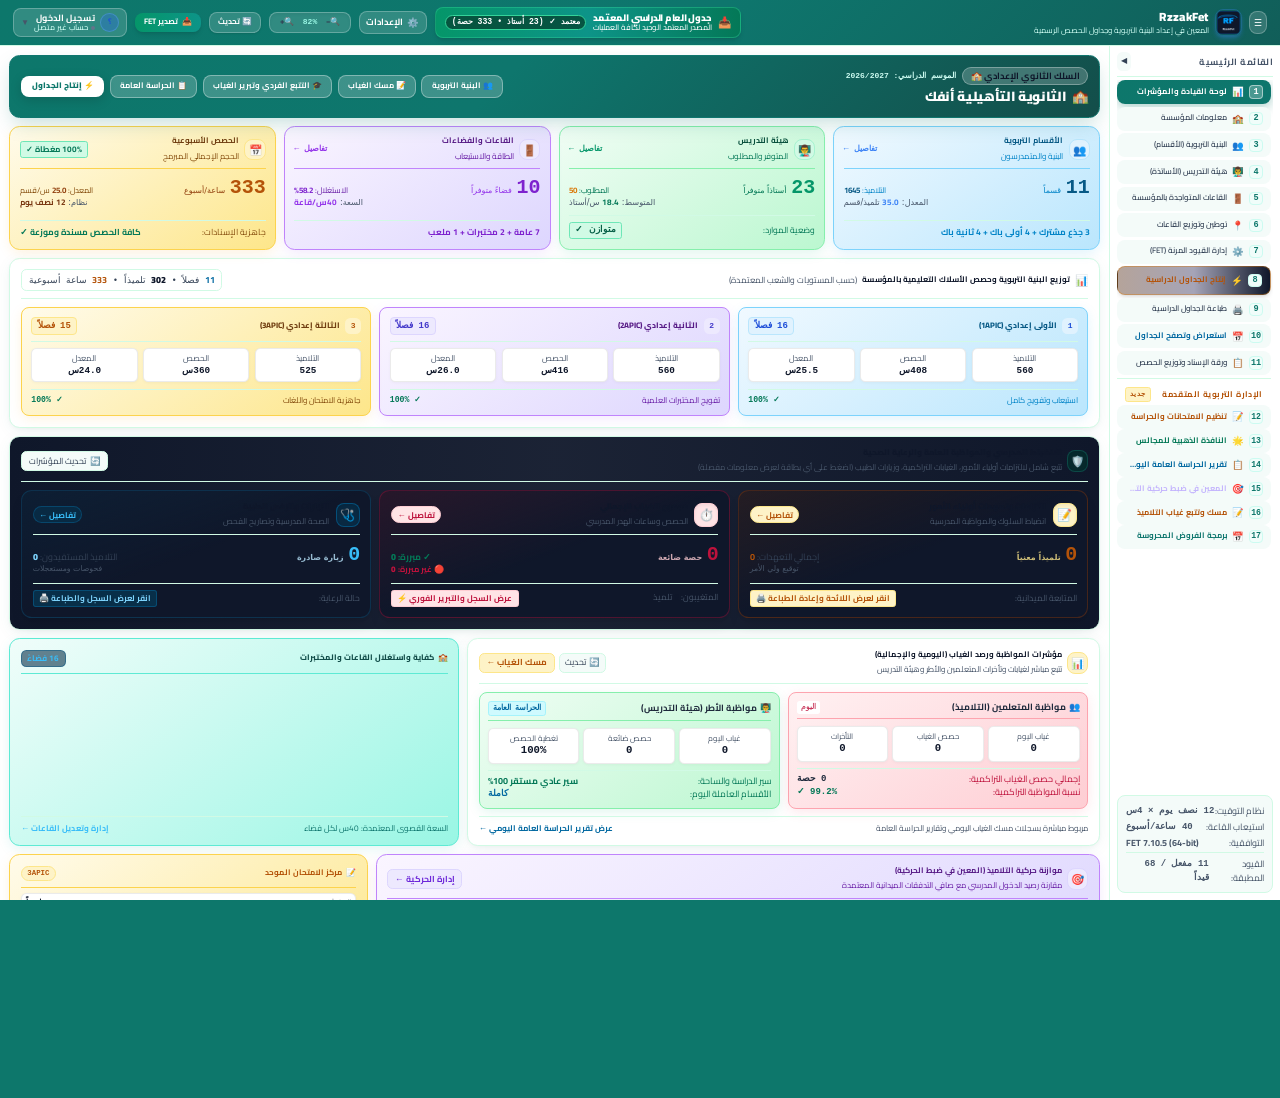
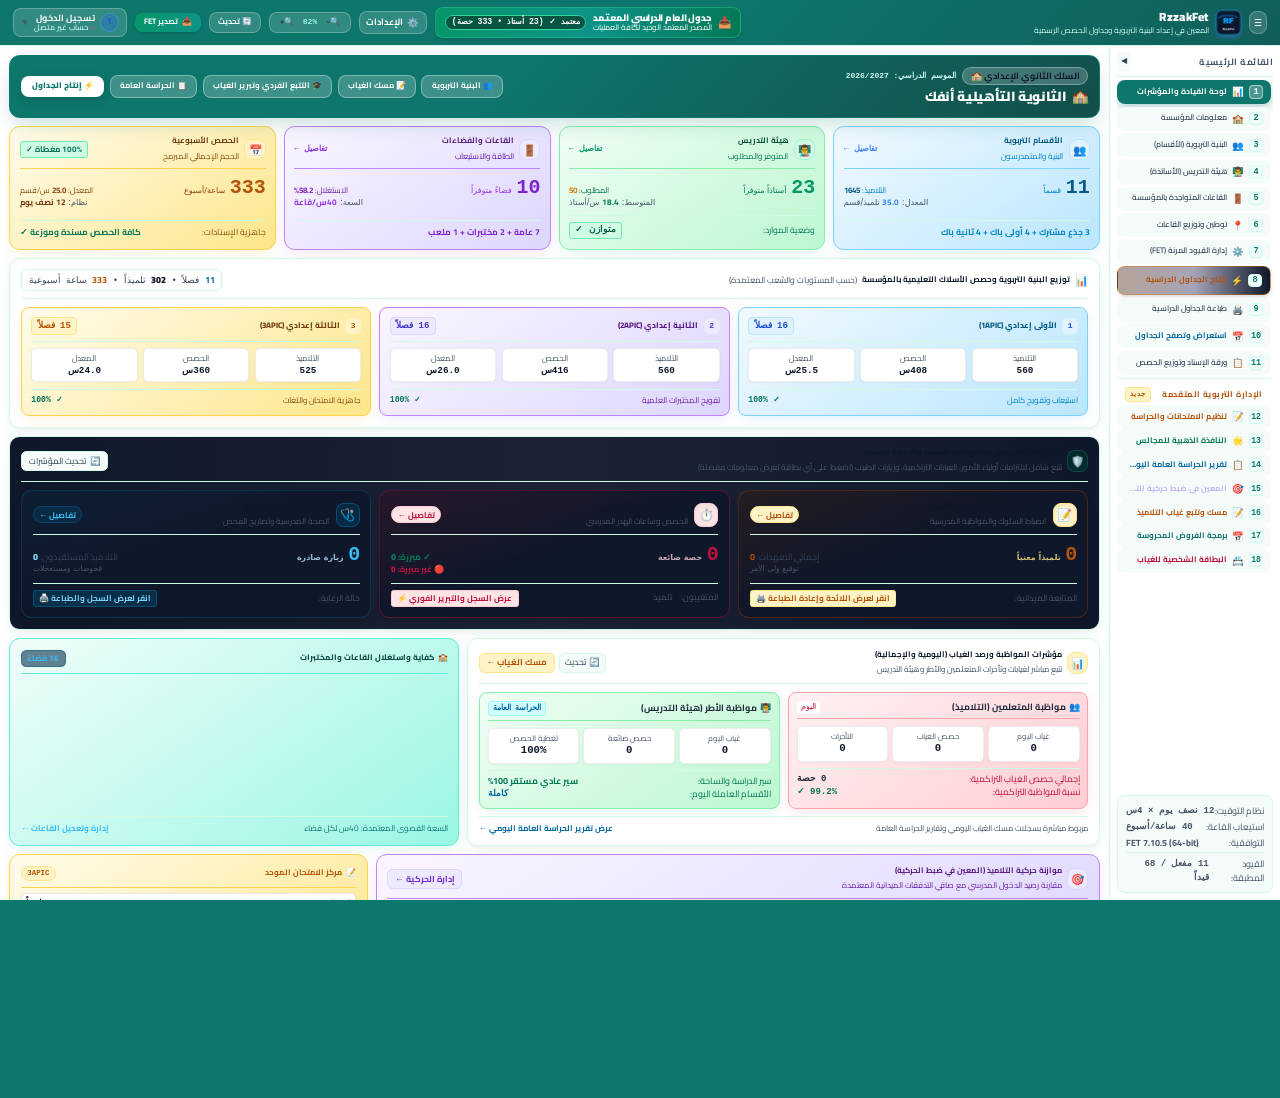
